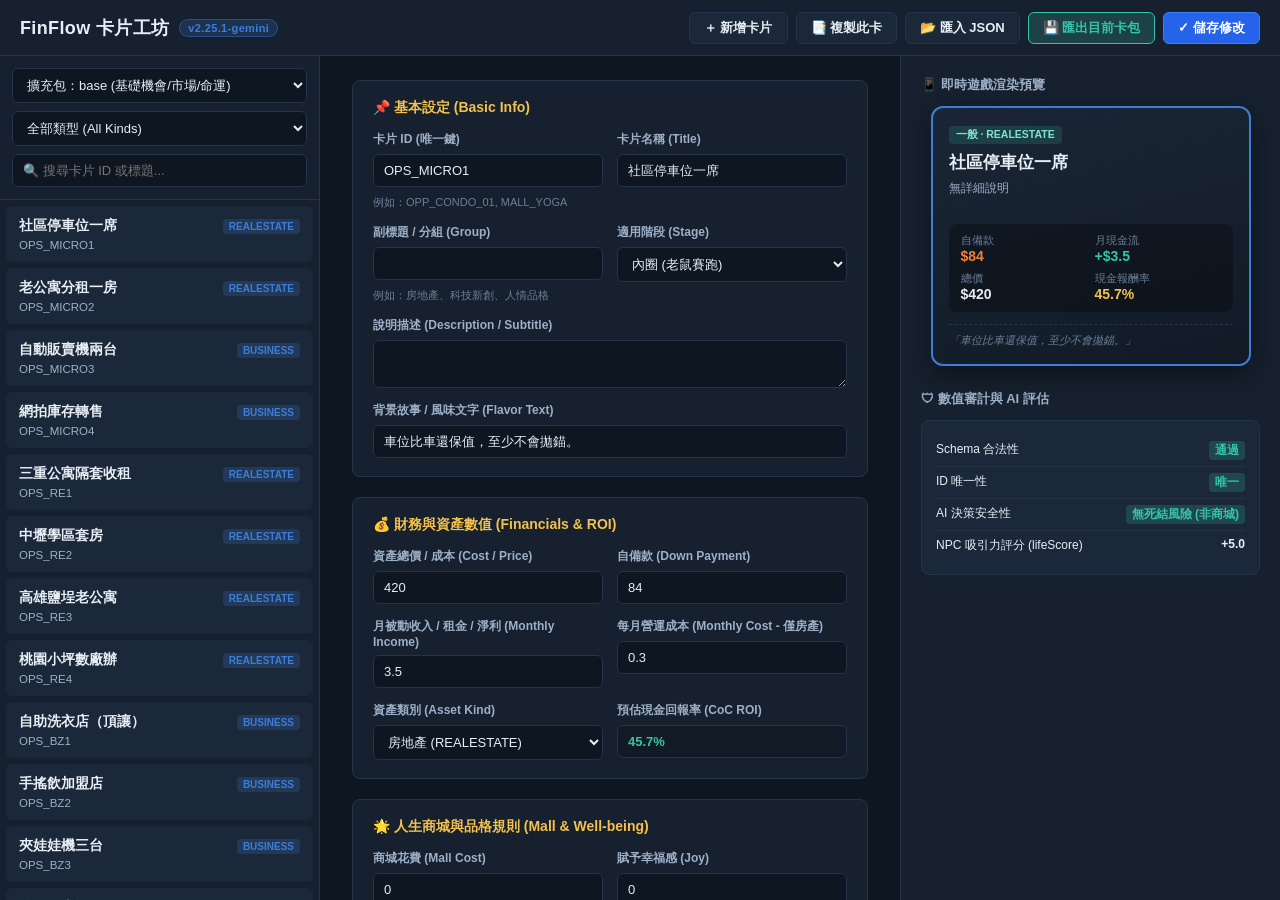
==== card_editor.html @ 3ffce342 "feat(v2.27.0-S22): expand dream system to 160 milestones with 160 AI illustrations, 5-per-game rando" ====
<!DOCTYPE html>
<html lang="zh-Hant">
<head>
  <meta charset="utf-8">
  <meta name="viewport" content="width=device-width, initial-scale=1">
  <title>FinFlow 卡片工坊 (Card Studio & Validator)</title>
  <style>
    :root {
      --bg: #0E1622;
      --panel: #16202E;
      --panel2: #1B2839;
      --panel-hover: #223247;
      --border: #24344A;
      --border-focus: #3E7DD6;
      --tx: #E8EEF5;
      --tx2: #9DB0C7;
      --tx3: #6B7F98;
      --pos: #35C4A8;
      --neg: #F0803C;
      --gold: #F2C14E;
      --opp: #3E7DD6;
      --life: #B45FD0;
      --mkt: #2E9E86;
      --mall: #1CB5E0;
      --danger: #FF5A5F;
      --font-mono: Consolas, Monaco, "Courier New", monospace;
    }
    * { box-sizing: border-box; margin: 0; padding: 0; }
    body {
      background: var(--bg);
      color: var(--tx);
      font-family: -apple-system, BlinkMacSystemFont, "Segoe UI", Roboto, "Noto Sans TC", sans-serif;
      height: 100vh;
      display: flex;
      flex-direction: column;
      overflow: hidden;
    }
    /* Top Header */
    header {
      background: var(--panel);
      border-bottom: 1px solid var(--border);
      padding: 10px 20px;
      display: flex;
      align-items: center;
      justify-content: space-between;
      height: 56px;
      flex-shrink: 0;
    }
    .brand {
      display: flex;
      align-items: center;
      gap: 10px;
      font-size: 18px;
      font-weight: 800;
      letter-spacing: .02em;
    }
    .brand-tag {
      background: rgba(62,125,214,.2);
      color: var(--opp);
      font-size: 11px;
      padding: 2px 8px;
      border-radius: 12px;
      font-weight: 600;
      border: 1px solid rgba(62,125,214,.4);
    }
    .actions {
      display: flex;
      gap: 8px;
      align-items: center;
    }
    button {
      background: var(--panel2);
      color: var(--tx);
      border: 1px solid var(--border);
      padding: 6px 14px;
      border-radius: 6px;
      font-size: 13px;
      font-weight: 600;
      cursor: pointer;
      display: inline-flex;
      align-items: center;
      gap: 6px;
      transition: all .15s ease;
    }
    button:hover {
      background: var(--panel-hover);
      border-color: var(--border-focus);
    }
    button.primary {
      background: #2563eb;
      border-color: #3b82f6;
      color: #fff;
    }
    button.primary:hover {
      background: #1d4ed8;
    }
    button.success {
      background: rgba(53,196,168,.2);
      border-color: var(--pos);
      color: var(--pos);
    }
    button.success:hover {
      background: rgba(53,196,168,.3);
    }
    button.danger {
      background: rgba(255,90,95,.2);
      border-color: var(--danger);
      color: var(--danger);
    }

    /* Main 3-Column Layout */
    .app-body {
      display: grid;
      grid-template-columns: 320px 1fr 380px;
      flex: 1;
      overflow: hidden;
    }

    /* Column 1: Card List */
    .col-list {
      background: var(--panel);
      border-right: 1px solid var(--border);
      display: flex;
      flex-direction: column;
      overflow: hidden;
    }
    .list-filter {
      padding: 12px;
      border-bottom: 1px solid var(--border);
      display: flex;
      flex-direction: column;
      gap: 8px;
    }
    input, select, textarea {
      background: var(--bg);
      border: 1px solid var(--border);
      color: var(--tx);
      padding: 8px 10px;
      border-radius: 6px;
      font-size: 13px;
      width: 100%;
      outline: none;
    }
    input:focus, select:focus, textarea:focus {
      border-color: var(--border-focus);
      box-shadow: 0 0 0 2px rgba(62,125,214,.25);
    }
    .cards-container {
      flex: 1;
      overflow-y: auto;
      padding: 6px;
    }
    .card-item {
      padding: 10px 12px;
      border-radius: 6px;
      margin-bottom: 6px;
      cursor: pointer;
      border: 1px solid transparent;
      background: var(--panel2);
      transition: all .15s ease;
    }
    .card-item:hover {
      background: var(--panel-hover);
      border-color: var(--border);
    }
    .card-item.active {
      background: rgba(62,125,214,.18);
      border-color: var(--border-focus);
    }
    .ci-header {
      display: flex;
      justify-content: space-between;
      align-items: center;
      margin-bottom: 4px;
    }
    .ci-title {
      font-weight: 700;
      font-size: 13.5px;
      color: var(--tx);
    }
    .ci-badge {
      font-size: 10px;
      padding: 2px 6px;
      border-radius: 4px;
      font-weight: 700;
      text-transform: uppercase;
    }
    .badge-opp { background: rgba(62,125,214,.2); color: var(--opp); }
    .badge-mall { background: rgba(28,181,224,.2); color: var(--mall); }
    .badge-life { background: rgba(180,95,208,.2); color: var(--life); }
    .badge-mkt { background: rgba(46,158,134,.2); color: var(--mkt); }
    .ci-sub {
      font-size: 11.5px;
      color: var(--tx2);
      white-space: nowrap;
      overflow: hidden;
      text-overflow: ellipsis;
    }

    /* Column 2: Form Editor */
    .col-editor {
      background: var(--bg);
      overflow-y: auto;
      padding: 24px 32px;
    }
    .editor-section {
      background: var(--panel);
      border: 1px solid var(--border);
      border-radius: 8px;
      padding: 18px 20px;
      margin-bottom: 20px;
    }
    .sec-title {
      font-size: 14px;
      font-weight: 700;
      color: var(--gold);
      margin-bottom: 14px;
      display: flex;
      align-items: center;
      gap: 8px;
    }
    .form-grid {
      display: grid;
      grid-template-columns: repeat(auto-fit, minmax(200px, 1fr));
      gap: 14px;
    }
    .form-group {
      display: flex;
      flex-direction: column;
      gap: 6px;
    }
    .form-group.full {
      grid-column: 1 / -1;
    }
    label {
      font-size: 12px;
      font-weight: 600;
      color: var(--tx2);
    }
    .hint {
      font-size: 11px;
      color: var(--tx3);
      margin-top: 2px;
    }

    /* Column 3: Live Preview & Auditor */
    .col-preview {
      background: var(--panel);
      border-left: 1px solid var(--border);
      display: flex;
      flex-direction: column;
      overflow-y: auto;
      padding: 20px;
    }
    .preview-box {
      display: flex;
      flex-direction: column;
      align-items: center;
      margin-bottom: 24px;
    }

    /* Realistic In-Game Card Preview */
    .game-card {
      width: 100%;
      max-width: 320px;
      background: linear-gradient(165deg, #1A2636, #121A26);
      border: 2px solid var(--opp);
      border-radius: 12px;
      box-shadow: 0 10px 25px rgba(0,0,0,.4);
      padding: 16px;
      position: relative;
      overflow: hidden;
    }
    .game-card.MALL { border-color: var(--mall); }
    .game-card.LIFE { border-color: var(--life); }
    .game-card.MARKET { border-color: var(--mkt); }
    .game-card.GOLD { border-color: var(--gold); }

    .gc-tag {
      display: inline-block;
      font-size: 10.5px;
      font-weight: 700;
      color: #7FE3CE;
      background: rgba(53,196,168,.16);
      padding: 2px 7px;
      border-radius: 4px;
      margin-bottom: 8px;
    }
    .gc-title {
      font-size: 17px;
      font-weight: 800;
      color: var(--tx);
      line-height: 1.3;
      margin-bottom: 6px;
    }
    .gc-sub {
      font-size: 12px;
      color: var(--tx2);
      line-height: 1.4;
      margin-bottom: 12px;
      min-height: 32px;
    }
    .gc-stats {
      background: rgba(0,0,0,.3);
      border-radius: 8px;
      padding: 10px 12px;
      margin-bottom: 12px;
      display: grid;
      grid-template-columns: 1fr 1fr;
      gap: 8px;
    }
    .stat-item {
      display: flex;
      flex-direction: column;
    }
    .stat-label {
      font-size: 10.5px;
      color: var(--tx3);
    }
    .stat-val {
      font-size: 14px;
      font-weight: 800;
      color: var(--tx);
    }
    .stat-val.pos { color: var(--pos); }
    .stat-val.neg { color: var(--neg); }
    .stat-val.gold { color: var(--gold); }
    .gc-flavor {
      font-size: 11px;
      color: var(--tx3);
      font-style: italic;
      line-height: 1.4;
      border-top: 1px dashed var(--border);
      padding-top: 8px;
    }

    /* Auditor Output */
    .audit-card {
      background: var(--panel2);
      border: 1px solid var(--border);
      border-radius: 8px;
      padding: 14px;
    }
    .audit-row {
      display: flex;
      justify-content: space-between;
      padding: 6px 0;
      font-size: 12px;
      border-bottom: 1px solid rgba(255,255,255,.05);
    }
    .audit-row:last-child { border: none; }
    .audit-badge {
      font-weight: 700;
      padding: 1px 6px;
      border-radius: 4px;
    }
    .badge-pass { background: rgba(53,196,168,.2); color: var(--pos); }
    .badge-warn { background: rgba(240,128,60,.2); color: var(--neg); }
    .badge-err { background: rgba(255,90,95,.2); color: var(--danger); }

    /* Modal / JSON Dialog */
    .modal-overlay {
      position: fixed;
      inset: 0;
      background: rgba(0,0,0,.7);
      display: none;
      align-items: center;
      justify-content: center;
      z-index: 1000;
    }
    .modal-box {
      background: var(--panel);
      border: 1px solid var(--border);
      border-radius: 10px;
      width: 90%;
      max-width: 680px;
      max-height: 80vh;
      display: flex;
      flex-direction: column;
      overflow: hidden;
    }
    .modal-header {
      padding: 14px 18px;
      border-bottom: 1px solid var(--border);
      display: flex;
      justify-content: space-between;
      align-items: center;
      font-weight: 700;
    }
    .modal-body {
      padding: 16px;
      flex: 1;
      overflow-y: auto;
    }
    .json-area {
      font-family: var(--font-mono);
      font-size: 12px;
      height: 380px;
      white-space: pre;
    }
    .modal-footer {
      padding: 12px 18px;
      border-top: 1px solid var(--border);
      display: flex;
      justify-content: flex-end;
      gap: 10px;
    }
  </style>
</head>
<body>

  <!-- Top Header -->
  <header>
    <div class="brand">
      <span>FinFlow 卡片工坊</span>
      <span class="brand-tag">v2.25.1-gemini</span>
    </div>
    <div class="actions">
      <button onclick="createNewCard()">＋ 新增卡片</button>
      <button onclick="cloneCurrentCard()">📑 複製此卡</button>
      <button onclick="openJsonModal('import')">📂 匯入 JSON</button>
      <button class="success" onclick="openJsonModal('export')">💾 匯出目前卡包</button>
      <button class="primary" onclick="saveToMemory()">✓ 儲存修改</button>
    </div>
  </header>

  <!-- App Body -->
  <div class="app-body">
    <!-- Col 1: Card List -->
    <div class="col-list">
      <div class="list-filter">
        <select id="packSelector" onchange="onPackChanged()">
          <option value="base">擴充包：base (基礎機會/市場/命運)</option>
          <option value="mall">擴充包：mall (人生商城/保險/體驗)</option>
          <option value="special">擴充包：special (特殊機會/人脈)</option>
          <option value="m1">擴充包：m1 (股票市場定義)</option>
          <option value="m4">擴充包：m4 (宏觀經濟事件)</option>
          <option value="outer">擴充包：outer (外圈圓夢/第二人生)</option>
          <option value="skill">擴充包：skill (專業技能樹)</option>
          <option value="m6">擴充包：m6 (人生織錦)</option>
        </select>
        <select id="kindSelector" onchange="renderCardList()">
          <option value="">全部類型 (All Kinds)</option>
          <option value="OPPORTUNITY_SMALL">小生意 (OPPORTUNITY_SMALL)</option>
          <option value="OPPORTUNITY_LARGE">大買賣 (OPPORTUNITY_LARGE)</option>
          <option value="OPPORTUNITY_SPECIAL">特殊機會 (SPECIAL)</option>
          <option value="MALL">人生商城 (MALL)</option>
          <option value="LIFE">命運與人生 (LIFE)</option>
          <option value="MACRO_EVENT">總經大事件 (MACRO)</option>
          <option value="SKILL">專業技能 (SKILL)</option>
        </select>
        <input type="text" id="searchInput" placeholder="🔍 搜尋卡片 ID 或標題..." oninput="renderCardList()">
      </div>
      <div class="cards-container" id="cardsListContainer">
        <!-- Dynamic list -->
      </div>
    </div>

    <!-- Col 2: Form Editor -->
    <div class="col-editor" id="editorContainer">
      <!-- Section 1: Basic Info -->
      <div class="editor-section">
        <div class="sec-title">📌 基本設定 (Basic Info)</div>
        <div class="form-grid">
          <div class="form-group">
            <label>卡片 ID (唯一鍵)</label>
            <input type="text" id="inp_id" oninput="onFormFieldChanged('id', this.value)">
            <div class="hint">例如：OPP_CONDO_01, MALL_YOGA</div>
          </div>
          <div class="form-group">
            <label>卡片名稱 (Title)</label>
            <input type="text" id="inp_title" oninput="onFormFieldChanged('title', this.value)">
          </div>
          <div class="form-group">
            <label>副標題 / 分組 (Group)</label>
            <input type="text" id="inp_group" oninput="onFormFieldChanged('group', this.value)">
            <div class="hint">例如：房地產、科技新創、人情品格</div>
          </div>
          <div class="form-group">
            <label>適用階段 (Stage)</label>
            <select id="inp_stage" onchange="onFormFieldChanged('stage', this.value)">
              <option value="INNER">內圈 (老鼠賽跑)</option>
              <option value="OUTER">外圈 (圓夢與第二人生)</option>
              <option value="ANY">全階段適用</option>
            </select>
          </div>
          <div class="form-group full">
            <label>說明描述 (Description / Subtitle)</label>
            <textarea rows="2" id="inp_sub" oninput="onFormFieldChanged('subtitle', this.value)"></textarea>
          </div>
          <div class="form-group full">
            <label>背景故事 / 風味文字 (Flavor Text)</label>
            <input type="text" id="inp_flavor" oninput="onFormFieldChanged('flavor', this.value)">
          </div>
        </div>
      </div>

      <!-- Section 2: Financial & Asset Params -->
      <div class="editor-section" id="sec_financial">
        <div class="sec-title">💰 財務與資產數值 (Financials & ROI)</div>
        <div class="form-grid">
          <div class="form-group">
            <label>資產總價 / 成本 (Cost / Price)</label>
            <input type="number" id="inp_price" oninput="onPayloadFieldChanged('price', parseFloat(this.value)||0)">
          </div>
          <div class="form-group">
            <label>自備款 (Down Payment)</label>
            <input type="number" id="inp_downPayment" oninput="onPayloadFieldChanged('downPayment', parseFloat(this.value)||0)">
          </div>
          <div class="form-group">
            <label>月被動收入 / 租金 / 淨利 (Monthly Income)</label>
            <input type="number" id="inp_monthlyIncome" oninput="onPayloadIncomeChanged(parseFloat(this.value)||0)">
          </div>
          <div class="form-group">
            <label>每月營運成本 (Monthly Cost - 僅房產)</label>
            <input type="number" id="inp_monthlyCost" oninput="onPayloadFieldChanged('monthlyCost', parseFloat(this.value)||0)">
          </div>
          <div class="form-group">
            <label>資產類別 (Asset Kind)</label>
            <select id="inp_assetKind" onchange="onFormFieldChanged('kind', this.value)">
              <option value="REALESTATE">房地產 (REALESTATE)</option>
              <option value="BUSINESS">事業 / 新創 (BUSINESS)</option>
              <option value="DIGITAL">數位資產 (DIGITAL)</option>
              <option value="STOCK">股票 (STOCK)</option>
              <option value="MALL">人生商城 (MALL)</option>
              <option value="LIFE">人生事件 (LIFE)</option>
            </select>
          </div>
          <div class="form-group">
            <label>預估現金回報率 (CoC ROI)</label>
            <input type="text" id="inp_calcRoi" disabled style="background: rgba(0,0,0,.2); font-weight: 700; color: var(--pos);">
          </div>
        </div>
      </div>

      <!-- Section 3: Mall & Well-being Params -->
      <div class="editor-section" id="sec_mall">
        <div class="sec-title">🌟 人生商城與品格規則 (Mall & Well-being)</div>
        <div class="form-grid">
          <div class="form-group">
            <label>商城花費 (Mall Cost)</label>
            <input type="number" id="inp_mallCost" oninput="onPayloadFieldChanged('cost', parseFloat(this.value)||0)">
          </div>
          <div class="form-group">
            <label>賦予幸福感 (Joy)</label>
            <input type="number" id="inp_mallJoy" oninput="onPayloadFieldChanged('joy', parseInt(this.value)||0)">
          </div>
          <div class="form-group">
            <label>重複購買冷卻輪數 (Repeat Cooldown Turns)</label>
            <input type="number" id="inp_mallCd" oninput="onPayloadFieldChanged('repeatCooldown', parseInt(this.value)||0)">
            <div class="hint">預設 3 輪冷卻，防死結必填</div>
          </div>
          <div class="form-group">
            <label>賦予品格屬性 (Virtue)</label>
            <select id="inp_virtue" onchange="onPayloadFieldChanged('virtue', this.value||null)">
              <option value="">無</option>
              <option value="GENEROSITY">慷慨 (GENEROSITY)</option>
              <option value="INTEGRITY">誠信 (INTEGRITY)</option>
              <option value="DILIGENCE">勤勉 (DILIGENCE)</option>
              <option value="COURAGE">勇氣 (COURAGE)</option>
            </select>
          </div>
          <div class="form-group">
            <label>每局限購一次 (Once Per Game)</label>
            <select id="inp_once" onchange="onFormFieldChanged('oncePerGame', this.value==='true')">
              <option value="false">否 (可重複購買)</option>
              <option value="true">是 (每局限購一次)</option>
            </select>
          </div>
          <div class="form-group">
            <label>投保與特殊條件</label>
            <select id="inp_mallSpecial" onchange="onMallSpecialChanged(this.value)">
              <option value="none">無特殊限制</option>
              <option value="insurance">醫療保險 (需身分)</option>
              <option value="propInsurance">財產險 (需有房產)</option>
              <option value="network">人脈入場券 (EMBA/留學)</option>
              <option value="reqChild">育兒體驗 (需有小孩)</option>
            </select>
          </div>
        </div>
      </div>
    </div>

    <!-- Col 3: Live Preview & Auditor -->
    <div class="col-preview">
      <div style="font-size: 13px; font-weight: 700; color: var(--tx2); margin-bottom: 12px;">📱 即時遊戲渲染預覽</div>
      <div class="preview-box">
        <div class="game-card" id="cardPreviewWidget">
          <span class="gc-tag" id="prev_tag">投資機會 · 房地產</span>
          <div class="gc-title" id="prev_title">二房中古屋</div>
          <div class="gc-sub" id="prev_sub">穩定收租標的，鄰近學區與捷運。</div>
          <div class="gc-stats" id="prev_stats">
            <div class="stat-item">
              <span class="stat-label">自備款</span>
              <span class="stat-val neg" id="prev_down">$300,000</span>
            </div>
            <div class="stat-item">
              <span class="stat-label">月現金流</span>
              <span class="stat-val pos" id="prev_income">+$5,500</span>
            </div>
            <div class="stat-item">
              <span class="stat-label">總價</span>
              <span class="stat-val" id="prev_price">$3,000,000</span>
            </div>
            <div class="stat-item">
              <span class="stat-label">現金報酬率</span>
              <span class="stat-val gold" id="prev_roi">22.0%</span>
            </div>
          </div>
          <div class="gc-flavor" id="prev_flavor">「好地段的房子永遠有人租。」</div>
        </div>
      </div>

      <div style="font-size: 13px; font-weight: 700; color: var(--tx2); margin-bottom: 12px;">🛡 數值審計與 AI 評估</div>
      <div class="audit-card" id="auditReport">
        <div class="audit-row">
          <span>Schema 合法性</span>
          <span class="audit-badge badge-pass" id="audit_schema">通過</span>
        </div>
        <div class="audit-row">
          <span>ID 唯一性</span>
          <span class="audit-badge badge-pass" id="audit_id">唯一</span>
        </div>
        <div class="audit-row">
          <span>AI 決策安全性</span>
          <span class="audit-badge badge-pass" id="audit_ai">冷卻與階段把關已就緒</span>
        </div>
        <div class="audit-row">
          <span>NPC 吸引力評分 (lifeScore)</span>
          <span style="font-weight:700; color:var(--tx);" id="audit_score">+15.2</span>
        </div>
      </div>
    </div>
  </div>

  <!-- JSON Modal -->
  <div class="modal-overlay" id="jsonModal">
    <div class="modal-box">
      <div class="modal-header">
        <span id="modalTitle">匯出卡包 JSON</span>
        <button onclick="closeJsonModal()">✕</button>
      </div>
      <div class="modal-body">
        <textarea class="json-area" id="jsonModalText"></textarea>
      </div>
      <div class="modal-footer">
        <button onclick="copyModalJson()">📋 複製到剪貼簿</button>
        <button class="primary" id="modalConfirmBtn" onclick="confirmModalAction()">確定</button>
      </div>
    </div>
  </div>

  <script>
    // Embedded Packs Store
    let PACKS = {"base": {"packId": "base", "packVersion": "1.3.0", "requiresEngine": ">=1", "professions": [{"id": "PRO_CLERK", "name": "超商正職店員", "group": "服務", "salary": 30, "baseExpenses": 22, "perChildExpense": 8, "startingCash": 50, "startingLiabilities": [], "salaryVolatility": 0, "professionEvents": [], "startingAssets": [], "moduleReq": null, "note": "貼近基本工資的生存局"}, {"id": "PRO_FARMER", "name": "青農（承租務農）", "group": "農", "salary": 34, "baseExpenses": 20, "perChildExpense": 8, "startingCash": 60, "startingLiabilities": [{"kind": "CONSUMER", "name": "農機貸", "principal": 300, "annualRate": 0.015, "isFloating": false}], "salaryVolatility": 0.3, "professionEvents": [], "startingAssets": [], "moduleReq": null, "note": "看天吃飯；低支出是護城河"}, {"id": "PRO_TECHOP", "name": "工廠技術員", "group": "工", "salary": 40, "baseExpenses": 25, "perChildExpense": 9, "startingCash": 100, "startingLiabilities": [{"kind": "CONSUMER", "name": "機車貸", "principal": 60, "annualRate": 0.045, "isFloating": false}], "salaryVolatility": 0, "professionEvents": [], "startingAssets": [], "moduleReq": null, "note": "穩定小盈餘，翻身靠紀律"}, {"id": "PRO_DELIVERY", "name": "外送員", "group": "服務", "salary": 42, "baseExpenses": 24, "perChildExpense": 9, "startingCash": 80, "startingLiabilities": [{"kind": "CONSUMER", "name": "機車貸", "principal": 60, "annualRate": 0.045, "isFloating": false}], "salaryVolatility": 0.1, "professionEvents": [], "startingAssets": [], "moduleReq": null, "note": "低薪低支出，靠小額機會翻身"}, {"id": "PRO_MKT", "name": "行銷企劃專員", "group": "商管", "salary": 42, "baseExpenses": 27, "perChildExpense": 10, "startingCash": 100, "startingLiabilities": [{"kind": "CONSUMER", "name": "學貸", "principal": 250, "annualRate": 0.018, "isFloating": false}], "salaryVolatility": 0, "professionEvents": [], "startingAssets": [], "moduleReq": null, "note": "BBA 最大宗出路"}, {"id": "PRO_AUDITOR", "name": "四大事務所查帳員", "group": "商管", "salary": 48, "baseExpenses": 28, "perChildExpense": 10, "startingCash": 120, "startingLiabilities": [{"kind": "CONSUMER", "name": "學貸", "principal": 300, "annualRate": 0.018, "isFloating": false}], "salaryVolatility": 0, "professionEvents": ["PE_CPA_EXAM"], "startingAssets": [], "moduleReq": null, "note": "考照可跳級加薪 40%"}, {"id": "PRO_NURSE", "name": "護理師", "group": "醫療", "salary": 55, "baseExpenses": 30, "perChildExpense": 10, "startingCash": 200, "startingLiabilities": [{"kind": "CONSUMER", "name": "學貸", "principal": 200, "annualRate": 0.018, "isFloating": false}], "salaryVolatility": 0, "professionEvents": [], "startingAssets": [], "moduleReq": null, "note": "均衡入門"}, {"id": "PRO_CIVIL", "name": "公務員", "group": "服務", "salary": 58, "baseExpenses": 32, "perChildExpense": 10, "startingCash": 350, "startingLiabilities": [], "salaryVolatility": 0, "professionEvents": [], "startingAssets": [], "moduleReq": null, "note": "穩定但天花板低"}, {"id": "PRO_BANKER", "name": "銀行理專", "group": "商管", "salary": 58, "baseExpenses": 34, "perChildExpense": 11, "startingCash": 200, "startingLiabilities": [{"kind": "CONSUMER", "name": "學貸", "principal": 200, "annualRate": 0.018, "isFloating": false}], "salaryVolatility": 0.25, "professionEvents": [], "startingAssets": [], "moduleReq": null, "note": "底薪加佣金，先體驗浮動收入"}, {"employmentType": "SELF", "id": "PRO_PLUMBER", "name": "水電師傅（自營）", "group": "工", "salary": 65, "baseExpenses": 35, "perChildExpense": 11, "startingCash": 250, "startingLiabilities": [{"kind": "CONSUMER", "name": "工程車貸", "principal": 400, "annualRate": 0.035, "isFloating": false}], "salaryVolatility": 0.25, "professionEvents": [], "startingAssets": [], "moduleReq": null, "note": "接案制，無雇主退休金"}, {"id": "PRO_DATA", "name": "資料分析師", "group": "商管", "salary": 68, "baseExpenses": 36, "perChildExpense": 11, "startingCash": 300, "startingLiabilities": [{"kind": "CONSUMER", "name": "學貸", "principal": 300, "annualRate": 0.018, "isFloating": false}], "salaryVolatility": 0, "professionEvents": [], "startingAssets": [], "moduleReq": null, "note": "程式與商管的交集"}, {"id": "PRO_ECOM", "name": "電商營運經理", "group": "商管", "salary": 72, "baseExpenses": 42, "perChildExpense": 12, "startingCash": 250, "startingLiabilities": [{"kind": "CONSUMER", "name": "學貸", "principal": 250, "annualRate": 0.018, "isFloating": false}], "salaryVolatility": 0.15, "professionEvents": [], "startingAssets": [], "moduleReq": null, "note": "旺季獎金淡季平"}, {"id": "PRO_ENGINEER", "name": "軟體工程師", "group": "科技", "salary": 75, "baseExpenses": 38, "perChildExpense": 12, "startingCash": 400, "startingLiabilities": [{"kind": "CONSUMER", "name": "學貸", "principal": 300, "annualRate": 0.018, "isFloating": false}], "salaryVolatility": 0, "professionEvents": [], "startingAssets": [], "moduleReq": null, "note": "標準局"}, {"employmentType": "SELF", "id": "PRO_FOOD", "name": "小吃店老闆", "group": "商", "salary": 80, "baseExpenses": 45, "perChildExpense": 12, "startingCash": 150, "startingLiabilities": [{"kind": "CONSUMER", "name": "創業貸", "principal": 800, "annualRate": 0.025, "isFloating": false}], "salaryVolatility": 0.2, "professionEvents": [], "startingAssets": [], "moduleReq": null, "note": "休息就沒有收入"}, {"id": "PRO_SALES", "name": "業務經理", "group": "商", "salary": 90, "baseExpenses": 55, "perChildExpense": 13, "startingCash": 300, "startingLiabilities": [{"kind": "CONSUMER", "name": "車貸", "principal": 500, "annualRate": 0.035, "isFloating": false}, {"kind": "CONSUMER", "name": "信用卡循環", "principal": 100, "annualRate": 0.15, "isFloating": false}], "salaryVolatility": 0.15, "professionEvents": [], "startingAssets": [], "moduleReq": null, "note": "高薪高支出的陷阱教材"}, {"id": "PRO_PM", "name": "產品經理", "group": "商管", "salary": 95, "baseExpenses": 52, "perChildExpense": 14, "startingCash": 400, "startingLiabilities": [{"kind": "CONSUMER", "name": "學貸與在職進修貸", "principal": 350, "annualRate": 0.018, "isFloating": false}], "salaryVolatility": 0, "professionEvents": [], "startingAssets": [], "moduleReq": null, "note": "程式與管理的交集"}, {"id": "PRO_SEMI", "name": "半導體工程師", "group": "科技", "salary": 110, "baseExpenses": 48, "perChildExpense": 14, "startingCash": 500, "startingLiabilities": [{"kind": "CONSUMER", "name": "學貸", "principal": 300, "annualRate": 0.018, "isFloating": false}], "salaryVolatility": 0, "professionEvents": ["PE_SEMI_BONUS"], "startingAssets": [], "moduleReq": null, "note": "年終分紅是存量不是流量"}, {"id": "PRO_CONSULT", "name": "外商管理顧問", "group": "商管", "salary": 165, "baseExpenses": 92, "perChildExpense": 18, "startingCash": 500, "startingLiabilities": [{"kind": "CONSUMER", "name": "MBA 留學貸", "principal": 1500, "annualRate": 0.032, "isFloating": false}], "salaryVolatility": 0, "professionEvents": [], "startingAssets": [], "moduleReq": null, "note": "開局淨值為負：高薪先還債"}, {"employmentType": "FOUNDER", "id": "PRO_FOUNDER", "name": "新創創辦人", "group": "商管", "salary": 36, "baseExpenses": 30, "perChildExpense": 10, "startingCash": 150, "startingLiabilities": [{"kind": "CONSUMER", "name": "創業貸", "principal": 600, "annualRate": 0.025, "isFloating": false}], "salaryVolatility": 0.2, "professionEvents": [], "startingAssets": [{"kind": "STARTUP", "cardId": "OWN_STARTUP", "name": "我的公司", "costBasis": 0, "marketValue": 1500, "equityPct": 0.3, "postMoney": 5000, "monthlyIncome": 0, "flags": {"isOwnCompany": true}}], "moduleReq": "M3", "note": "薪水最低，但持有自己公司三成股權"}, {"id": "PRO_DOCTOR", "name": "主治醫師", "group": "醫療", "salary": 280, "baseExpenses": 165, "perChildExpense": 25, "startingCash": 800, "startingLiabilities": [{"kind": "CONSUMER", "name": "學貸", "principal": 800, "annualRate": 0.018, "isFloating": false}, {"kind": "MORTGAGE", "name": "自住宅房貸", "principal": 12000, "annualRate": 0.022, "isFloating": true, "rateSpread": 0.002}], "salaryVolatility": 0, "professionEvents": [], "startingAssets": [], "moduleReq": null, "note": "自住宅不入資產欄，只留負債與月付息"}], "boardLayout": [{"idx": 0, "type": "PAYDAY"}, {"idx": 1, "type": "OPPORTUNITY"}, {"idx": 2, "type": "LIFESTYLE"}, {"idx": 3, "type": "LIFE_EVENT"}, {"idx": 4, "type": "PAYDAY"}, {"idx": 5, "type": "MARKET"}, {"idx": 6, "type": "OPPORTUNITY"}, {"idx": 7, "type": "LIFE_EVENT"}, {"idx": 8, "type": "PAYDAY"}, {"idx": 9, "type": "OPPORTUNITY"}, {"idx": 10, "type": "LIFESTYLE"}, {"idx": 11, "type": "OPPORTUNITY"}, {"idx": 12, "type": "PAYDAY"}, {"idx": 13, "type": "MARKET"}, {"idx": 14, "type": "LIFE_EVENT"}, {"idx": 15, "type": "LAYOFF"}, {"idx": 16, "type": "PAYDAY"}, {"idx": 17, "type": "OPPORTUNITY"}, {"idx": 18, "type": "LIFESTYLE"}, {"idx": 19, "type": "OPPORTUNITY"}, {"idx": 20, "type": "PAYDAY"}, {"idx": 21, "type": "MARKET"}, {"idx": 22, "type": "OPPORTUNITY"}, {"idx": 23, "type": "LIFE_EVENT"}], "boardLayoutOuter": [{"idx": 0, "type": "OPAYDAY"}, {"idx": 1, "type": "SITE", "category": "TASTE"}, {"idx": 2, "type": "SITE", "category": "SUMMIT"}, {"idx": 3, "type": "OEVENT"}, {"idx": 4, "type": "SITE", "category": "VOYAGE"}, {"idx": 5, "type": "SITE", "category": "LEGACY"}, {"idx": 6, "type": "OPAYDAY"}, {"idx": 7, "type": "SITE", "category": "SUMMIT"}, {"idx": 8, "type": "SITE", "category": "TASTE"}, {"idx": 9, "type": "OEVENT"}, {"idx": 10, "type": "SITE", "category": "LEGACY"}, {"idx": 11, "type": "SITE", "category": "VOYAGE"}], "stockDefs": [{"profile": "押的是未來的獲利，不是現在的配息。景氣好時漲得比大盤凶，景氣一轉也跌得比大盤快；不配息，報酬全靠價差。", "macroNote": "對景氣敏感（約大盤的 1.4 倍）", "symbol": "STK_TECH", "name": "晶宇科技（成長股）", "face": 45, "dividendYieldMonthly": 0, "volPreS15b": 0.09, "vol": 0.075, "macroBeta": 1.4, "maxMove": 0.25, "driftBonus": 0.004}, {"profile": "成熟產業、現金流穩，每月都配息。漲的時候跟不上別人，但崩盤時是全場跌最少的——防禦力就是它的報酬。", "macroNote": "對景氣不敏感（約大盤的 0.5 倍）", "symbol": "STK_DIV", "name": "台興電信（高股息）", "face": 28, "dividendYieldMonthly": 0.004, "volPreS15b": 0.028, "vol": 0.028, "macroBeta": 0.5, "maxMove": 0.12, "driftBonus": -0.001}, {"profile": "一次買一籃子，漲跌就是大盤本身。不會讓你一夕致富，也不會讓你一夕歸零——是拿來當基準的那一檔。", "macroNote": "就是大盤（1 倍）", "symbol": "STK_ETF", "name": "寶島大盤 ETF", "face": 60, "dividendYieldMonthly": 0.0022, "taxRate": 0.001, "volPreS15b": 0.045, "vol": 0.045, "macroBeta": 1.0, "maxMove": 0.18, "driftBonus": 0}, {"profile": "小型股，題材一來就飛、消息一散就崩，不配息。景氣好時最會漲，蕭條時跌最深，而且是全場唯一可能下市歸零的一檔。", "macroNote": "對景氣極度敏感（約大盤的 1.8 倍）", "symbol": "STK_SPEC", "name": "星火小型股（投機）", "face": 12, "dividendYieldMonthly": 0, "volPreS15b": 0.16, "vol": 0.105, "macroBeta": 1.8, "maxMove": 0.3, "driftBonus": 0.006, "delistable": true}], "cards": {"OPPORTUNITY_SMALL": [{"id": "OPS_MICRO1", "deck": "OPPORTUNITY_SMALL", "kind": "REALESTATE", "title": "社區停車位一席", "flavor": "車位比車還保值，至少不會拋錨。", "eduNote": "用小額自備款控制一個會生租金的資產，這就是槓桿的入門。", "payload": {"price": 420, "downPayment": 84, "mortgageRate": 0.026, "isFloating": true, "monthlyRent": 3.5, "monthlyCost": 0.3, "exitMultipliers": {"RECOVERY": 1.0, "BOOM": 1.2, "RECESSION": 0.92, "DEPRESSION": 0.75}}, "tags": ["housing"], "moduleReq": null}, {"id": "OPS_MICRO2", "deck": "OPPORTUNITY_SMALL", "kind": "REALESTATE", "title": "老公寓分租一房", "flavor": "押一付二，房客是隔壁大學的研究生。", "eduNote": "低總價的分租，讓小資族也能踏出第一步。", "payload": {"price": 850, "downPayment": 170, "mortgageRate": 0.024, "isFloating": true, "monthlyRent": 8, "monthlyCost": 1, "exitMultipliers": {"RECOVERY": 1.0, "BOOM": 1.22, "RECESSION": 0.9, "DEPRESSION": 0.7}}, "tags": ["housing"], "moduleReq": null}, {"id": "OPS_MICRO3", "deck": "OPPORTUNITY_SMALL", "kind": "BUSINESS", "title": "自動販賣機兩台", "flavor": "擺在辦公大樓一樓，飲料補貨自己來。", "eduNote": "小額起步的現金流，賺的不多但立刻開始複利。", "payload": {"price": 90, "monthlyProfit": 3.5, "volatileProfit": true}, "tags": ["business"], "moduleReq": null}, {"id": "OPS_MICRO4", "deck": "OPPORTUNITY_SMALL", "kind": "BUSINESS", "title": "網拍庫存轉售", "flavor": "一批換季出清的球鞋，賭它翻倍。", "eduNote": "最低門檻的小生意，適合當第一桶金的起點。", "payload": {"price": 60, "monthlyProfit": 2.6, "volatileProfit": true}, "tags": ["business"], "moduleReq": null}, {"id": "OPS_RE1", "deck": "OPPORTUNITY_SMALL", "kind": "REALESTATE", "title": "三重公寓隔套收租", "flavor": "屋主移民急售，已隔三套滿租。", "eduNote": "頭期款進資產欄、貸款進負債欄；租金減掉支出與利息，剩下的才是你的現金流。", "payload": {"price": 2200, "downPayment": 440, "mortgageRate": 0.0235, "isFloating": true, "monthlyRent": 16, "monthlyCost": 3, "exitMultipliers": {"RECOVERY": 1.0, "BOOM": 1.3, "RECESSION": 0.85, "DEPRESSION": 0.62}}, "tags": ["housing", "leverage"], "moduleReq": null}, {"id": "OPS_RE2", "deck": "OPPORTUNITY_SMALL", "kind": "REALESTATE", "title": "中壢學區套房", "flavor": "對面就是大學側門，寒暑假空租兩個月。", "eduNote": "空置率是隱形成本，看報酬率時要先扣掉它。", "payload": {"price": 1600, "downPayment": 320, "mortgageRate": 0.022, "isFloating": true, "monthlyRent": 13, "monthlyCost": 2, "exitMultipliers": {"RECOVERY": 1.0, "BOOM": 1.25, "RECESSION": 0.88, "DEPRESSION": 0.65}}, "tags": ["housing"], "moduleReq": null}, {"id": "OPS_RE3", "deck": "OPPORTUNITY_SMALL", "kind": "REALESTATE", "title": "高雄鹽埕老公寓", "flavor": "屋齡四十年，但巷口就是輕軌站。", "eduNote": "老屋維修費會吃掉現金流，買前先問修繕準備金。", "payload": {"price": 1200, "downPayment": 240, "mortgageRate": 0.024, "isFloating": true, "monthlyRent": 11, "monthlyCost": 2, "exitMultipliers": {"RECOVERY": 1.0, "BOOM": 1.22, "RECESSION": 0.9, "DEPRESSION": 0.68}}, "tags": ["housing"], "moduleReq": null}, {"id": "OPS_RE4", "deck": "OPPORTUNITY_SMALL", "kind": "REALESTATE", "title": "桃園小坪數廠辦", "flavor": "承租戶是做模具的老師傅，一租十年。", "eduNote": "長約租客降低空置風險，這也是一種報酬。", "payload": {"price": 2400, "downPayment": 480, "mortgageRate": 0.026, "isFloating": true, "monthlyRent": 19, "monthlyCost": 4, "exitMultipliers": {"RECOVERY": 1.0, "BOOM": 1.28, "RECESSION": 0.82, "DEPRESSION": 0.6}}, "tags": ["housing", "commercial"], "moduleReq": null}, {"id": "OPS_BZ1", "deck": "OPPORTUNITY_SMALL", "kind": "BUSINESS", "title": "自助洗衣店（頂讓）", "flavor": "機器五成新，社區人口穩定。", "eduNote": "事業要全額現金買下，沒有槓桿；但它的現金流不用等房客。", "payload": {"price": 380, "monthlyProfit": 13, "volatileProfit": false}, "tags": ["business"], "moduleReq": null}, {"id": "OPS_BZ2", "deck": "OPPORTUNITY_SMALL", "kind": "BUSINESS", "title": "手搖飲加盟店", "flavor": "品牌方保證帶客，權利金另計。", "eduNote": "加盟等於買現成系統，但你的利潤要分給品牌。", "payload": {"price": 400, "monthlyProfit": 15, "volatileProfit": true}, "tags": ["business"], "moduleReq": null}, {"id": "OPS_BZ3", "deck": "OPPORTUNITY_SMALL", "kind": "BUSINESS", "title": "夾娃娃機三台", "flavor": "就放在夜市入口。", "eduNote": "小額但高波動，適合當第一個現金流實驗。", "payload": {"price": 120, "monthlyProfit": 4.5, "volatileProfit": true}, "tags": ["business"], "moduleReq": null}, {"id": "OPS_BZ4", "deck": "OPPORTUNITY_SMALL", "kind": "BUSINESS", "title": "校園販賣機組", "flavor": "跟學校簽三年約。", "eduNote": "有約在身的收入比較好預測，這就是現金流品質。", "payload": {"price": 260, "monthlyProfit": 9, "volatileProfit": false}, "tags": ["business"], "moduleReq": null}, {"id": "OPS_SU1", "deck": "OPPORTUNITY_SMALL", "kind": "STARTUP", "moduleReq": "M3", "title": "朋友的外送機器人團隊（種子輪）", "flavor": "三個人、一間車庫、一台改裝的推車。", "eduNote": "種子輪投的是人，不是財報——因為那時候還沒有財報。", "payload": {"investAmount": 280, "equityPct": 0.06, "postMoney": 4600}}, {"id": "OPS_SU2", "deck": "OPPORTUNITY_SMALL", "kind": "STARTUP", "moduleReq": "M3", "title": "寵物保健食品品牌（天使輪）", "flavor": "創辦人自己的狗吃了兩年，才敢拿出來賣。", "eduNote": "小額參與可以買到經驗，但別把它當成分散——一次投一家不叫分散。", "payload": {"investAmount": 360, "equityPct": 0.07, "postMoney": 5100}}, {"id": "OPS_SU3", "deck": "OPPORTUNITY_SMALL", "kind": "STARTUP", "moduleReq": "M3", "title": "在地食材冷鏈平台（Pre-A）", "flavor": "已經有三家餐廳在用，但還在燒錢。", "eduNote": "有營收不等於會賺錢；燒錢速度才決定它撐得到下一輪嗎。", "payload": {"investAmount": 520, "equityPct": 0.08, "postMoney": 6500}}, {"id": "OPP_HONGYUAN_FUND", "deck": "OPPORTUNITY_SMALL", "kind": "BUSINESS", "title": "封閉型民間高息專案", "flavor": "鄰居每個月都在領利息，介紹人拍胸脯保證絕對穩當，名額只剩這週！", "eduNote": "你貪他的高利息，他要你的全家本金。世上沒有年化 30% 還保本的生意（歷史原型：鴻源吸金案）。", "group": "高息投資", "stage": "INNER", "scamWarning": true, "payload": {"price": 100, "downPayment": 100, "monthlyProfit": 3, "isScam": true, "scamDelayTurns": 3, "scamLoss": 100}}, {"id": "OPP_GOLD_REPURCHASE", "deck": "OPPORTUNITY_SMALL", "kind": "BUSINESS", "title": "實體黃金保本回購專案", "flavor": "業務把沉甸甸的金條擺在眼前，合約白紙黑字寫著保證原價買回加贈年息。", "eduNote": "『保本』與『高於定存數倍的利息』在財務物理學上是互相矛盾的（歷史原型：聖石金業案）。", "group": "黃金貴金屬", "stage": "INNER", "scamWarning": true, "payload": {"price": 150, "downPayment": 150, "monthlyProfit": 1, "isScam": true, "scamDelayTurns": 3, "scamLoss": 150}}, {"id": "OPP_RED_SLIP_HOUSING", "deck": "OPPORTUNITY_SMALL", "kind": "REALESTATE", "title": "預售屋紅單轉手套利", "flavor": "房仲低聲說：現在買紅單卡位，等開盤轉約現賺，根本不用真的交屋。", "eduNote": "預售屋槓桿是雙面刃；一旦政策收緊禁止轉約或限貸，繳不出尾款便是全額違約沒收。", "group": "房地產", "stage": "INNER", "payload": {"price": 1000, "downPayment": 100, "monthlyRent": 0}}], "OPPORTUNITY_LARGE": [{"id": "OPL_RE1", "deck": "OPPORTUNITY_LARGE", "kind": "REALESTATE", "title": "台中七期兩房", "flavor": "面公園，租客是科技業外派主管。", "eduNote": "大標的每筆現金流大，但要壓上更多自備款。", "payload": {"price": 12000, "downPayment": 2400, "mortgageRate": 0.022, "isFloating": true, "monthlyRent": 68, "monthlyCost": 8, "exitMultipliers": {"RECOVERY": 1.0, "BOOM": 1.35, "RECESSION": 0.85, "DEPRESSION": 0.6}}, "tags": ["housing", "leverage"], "moduleReq": null}, {"id": "OPL_RE2", "deck": "OPPORTUNITY_LARGE", "kind": "REALESTATE", "title": "台北文山三房", "flavor": "屋主換屋，願意配合貸款流程。", "eduNote": "利率每升一碼，你的月付息就漲一次——浮動利率是隱形風險。", "payload": {"price": 18000, "downPayment": 3600, "mortgageRate": 0.022, "isFloating": true, "monthlyRent": 98, "monthlyCost": 10, "exitMultipliers": {"RECOVERY": 1.0, "BOOM": 1.32, "RECESSION": 0.86, "DEPRESSION": 0.62}}, "tags": ["housing", "leverage"], "moduleReq": null}, {"id": "OPL_RE3", "deck": "OPPORTUNITY_LARGE", "kind": "REALESTATE", "title": "新竹科園整層住家", "flavor": "竹科上班族排隊等租。", "eduNote": "單一產業支撐的租金，會跟著那個產業一起循環。", "payload": {"price": 15000, "downPayment": 3000, "mortgageRate": 0.023, "isFloating": true, "monthlyRent": 88, "monthlyCost": 9, "exitMultipliers": {"RECOVERY": 1.0, "BOOM": 1.4, "RECESSION": 0.8, "DEPRESSION": 0.55}}, "tags": ["housing", "leverage"], "moduleReq": null}, {"id": "OPL_RE4", "deck": "OPPORTUNITY_LARGE", "kind": "REALESTATE", "title": "台南民宿透天", "flavor": "老屋改建，週末訂房滿載。", "eduNote": "經營型房產報酬高，但你其實買了一份工作。", "payload": {"price": 9000, "downPayment": 1800, "mortgageRate": 0.025, "isFloating": true, "monthlyRent": 64, "monthlyCost": 12, "exitMultipliers": {"RECOVERY": 1.0, "BOOM": 1.3, "RECESSION": 0.78, "DEPRESSION": 0.5}}, "tags": ["housing", "business"], "moduleReq": null}, {"id": "OPL_RE5", "deck": "OPPORTUNITY_LARGE", "kind": "REALESTATE", "title": "商辦分層出租", "flavor": "整層八個隔間，六家新創進駐。", "eduNote": "商用不動產的租金隨景氣擺動比住宅劇烈。", "payload": {"price": 22000, "downPayment": 4400, "mortgageRate": 0.024, "isFloating": true, "monthlyRent": 132, "monthlyCost": 14, "exitMultipliers": {"RECOVERY": 1.0, "BOOM": 1.45, "RECESSION": 0.72, "DEPRESSION": 0.45}}, "tags": ["commercial", "leverage"], "moduleReq": null}, {"id": "OPL_RE6", "deck": "OPPORTUNITY_LARGE", "kind": "REALESTATE", "title": "社區車位八席", "flavor": "沒有房客糾紛，也沒有漏水。", "eduNote": "管理成本低的資產，現金流最乾淨。", "payload": {"price": 4800, "downPayment": 960, "mortgageRate": 0.026, "isFloating": true, "monthlyRent": 34, "monthlyCost": 2, "exitMultipliers": {"RECOVERY": 1.0, "BOOM": 1.25, "RECESSION": 0.9, "DEPRESSION": 0.7}}, "tags": ["housing"], "moduleReq": null}, {"id": "OPL_BZ1", "deck": "OPPORTUNITY_LARGE", "kind": "BUSINESS", "title": "連鎖早餐店三家", "flavor": "原老闆要退休，員工全數留任。", "eduNote": "買下有店長的生意，你買的是系統不是工作。", "payload": {"price": 3200, "monthlyProfit": 88, "volatileProfit": false}, "tags": ["business"], "moduleReq": null}, {"id": "OPL_BZ2", "deck": "OPPORTUNITY_LARGE", "kind": "BUSINESS", "title": "小型物流車隊", "flavor": "綁三家電商的最後一哩配送。", "eduNote": "客戶集中度是風險：三家跑掉一家，利潤少三分之一。", "payload": {"price": 5000, "monthlyProfit": 128, "volatileProfit": true}, "tags": ["business"], "moduleReq": null}, {"id": "OPL_SU1", "deck": "OPPORTUNITY_LARGE", "kind": "STARTUP", "title": "AI 客服新創 A 輪", "flavor": "創辦人是你以前的同事。", "eduNote": "新創股權買的是未來，它現在一毛現金流都不會給你。", "payload": {"investAmount": 1500, "equityPct": 0.08, "postMoney": 18750, "followOnRounds": 2, "monthlyIncome": 0}, "tags": ["startup"], "moduleReq": "M3"}, {"id": "OPL_SU2", "deck": "OPPORTUNITY_LARGE", "kind": "STARTUP", "title": "生技檢測新創 B 輪", "flavor": "剛拿到醫材許可證。", "eduNote": "下一輪你若不跟投，股份會被稀釋——這是股權投資的必修課。", "payload": {"investAmount": 2500, "equityPct": 0.1, "postMoney": 25000, "followOnRounds": 2, "monthlyIncome": 0}, "tags": ["startup"], "moduleReq": "M3"}, {"id": "OPP_OFFSHORE_VIP_FUND", "deck": "OPPORTUNITY_LARGE", "kind": "BUSINESS", "title": "海外頂級機構專屬配息信託", "flavor": "理專小聲透露：這是資產千萬以上的 VIP 才能投的海外無風險配息基金。", "eduNote": "不在金融監管名冊內的境外商品，一旦出事跨國追償往往化為烏有（歷史原型：澳豐金融案）。", "group": "海外信託", "stage": "INNER", "scamWarning": true, "payload": {"price": 200, "downPayment": 200, "monthlyProfit": 1.4, "isScam": true, "scamDelayTurns": 4, "scamLoss": 200}}], "LIFESTYLE": [{"id": "LS01", "deck": "LIFESTYLE", "kind": "LIFESTYLE", "title": "最新款手機", "flavor": "舊的還能用，但新的會拍星星。", "eduNote": "想要與需要的差別，通常只有 24 小時的耐心。", "payload": {"cost": 32, "recurringMonthly": 0, "optional": true}, "tags": ["want"], "moduleReq": null}, {"id": "LS02", "deck": "LIFESTYLE", "kind": "LIFESTYLE", "title": "健身房兩年約", "flavor": "教練說現在辦最划算。", "eduNote": "長約把一次性決定變成每月支出，簽名前先乘以 24。", "payload": {"cost": 8, "recurringMonthly": 3, "optional": true}, "tags": ["want", "recurring"], "moduleReq": null}, {"id": "LS03", "deck": "LIFESTYLE", "kind": "LIFESTYLE", "title": "機車定期保養", "flavor": "該換的還是要換。", "eduNote": "預期得到的維護費用不叫意外，叫預算。", "payload": {"cost": 6, "recurringMonthly": 0, "optional": false}, "tags": ["need"], "moduleReq": null}, {"id": "LS04", "deck": "LIFESTYLE", "kind": "LIFESTYLE", "title": "朋友婚禮紅包月", "flavor": "這個月有三場。", "eduNote": "人情支出可以預測，卻最常被漏編列。", "payload": {"cost": 12, "recurringMonthly": 0, "optional": false}, "tags": ["need"], "moduleReq": null}, {"id": "LS05", "deck": "LIFESTYLE", "kind": "LIFESTYLE", "title": "養一隻狗", "flavor": "牠在收容所看著你。", "eduNote": "養寵物是一筆十五年的月支出承諾。", "payload": {"cost": 15, "recurringMonthly": 4, "optional": true}, "tags": ["want", "recurring"], "moduleReq": null}, {"id": "LS06", "deck": "LIFESTYLE", "kind": "LIFESTYLE", "title": "串流平台四台全開", "flavor": "每台都有想看的。", "eduNote": "小額訂閱的殺傷力在於你不會取消它。", "payload": {"cost": 2, "recurringMonthly": 2, "optional": true}, "tags": ["want", "recurring"], "moduleReq": null}, {"id": "LS07", "deck": "LIFESTYLE", "kind": "LIFESTYLE", "title": "日本自由行", "flavor": "機票剛好特價。", "eduNote": "旅行是好事，用現金流買比用信用卡買更好。", "payload": {"cost": 45, "recurringMonthly": 0, "optional": true}, "tags": ["want"], "moduleReq": null}, {"id": "LS08", "deck": "LIFESTYLE", "kind": "LIFESTYLE", "title": "家電同時陣亡", "flavor": "冰箱跟冷氣講好的。", "eduNote": "這就是為什麼要有緊急預備金。", "payload": {"cost": 38, "recurringMonthly": 0, "optional": false}, "tags": ["need"], "moduleReq": null}, {"id": "LS09", "deck": "LIFESTYLE", "kind": "LIFESTYLE", "title": "牙齒治療", "flavor": "拖了半年的那顆。", "eduNote": "健康支出拖越久越貴，這是負利率的支出。", "payload": {"cost": 25, "recurringMonthly": 0, "optional": false}, "tags": ["insurable", "need", "health", "medical"], "moduleReq": null}, {"id": "LS10", "deck": "LIFESTYLE", "kind": "LIFESTYLE", "title": "換季治裝", "flavor": "衣櫃裡永遠少一件。", "eduNote": "固定小額支出乘以十二，才是它真正的價格。", "payload": {"cost": 10, "recurringMonthly": 0, "optional": true}, "tags": ["want"], "moduleReq": null}, {"id": "LS11", "deck": "LIFESTYLE", "kind": "LIFESTYLE", "title": "車險與燃料稅", "flavor": "每年這個時候。", "eduNote": "年繳費用要除以十二放進月支出，才看得到真實成本。", "payload": {"cost": 18, "recurringMonthly": 0, "optional": false}, "tags": ["need"], "moduleReq": null}, {"id": "LS12", "deck": "LIFESTYLE", "kind": "LIFESTYLE", "title": "補習班學費", "flavor": "別人的孩子都在補。", "eduNote": "教育投資也是支出，重點是它有沒有你要的回報。", "payload": {"cost": 20, "recurringMonthly": 0, "optional": false}, "tags": ["need", "family"], "moduleReq": null, "requiresChildSinceS12": true}, {"id": "LS13", "deck": "LIFESTYLE", "kind": "LIFESTYLE", "title": "社區管理費調漲", "flavor": "公告貼在電梯裡。", "eduNote": "住的成本會自己長大，投資的現金流不會自動跟上。", "payload": {"cost": 0, "recurringMonthly": 2, "optional": false}, "tags": ["need", "recurring"], "moduleReq": null}, {"id": "LS14", "deck": "LIFESTYLE", "kind": "LIFESTYLE", "title": "手沖咖啡全套", "flavor": "從此不用外帶咖啡了（真的嗎）。", "eduNote": "用一次性支出換未來省錢，先算清楚要幾杯才回本。", "payload": {"cost": 14, "recurringMonthly": 0, "optional": true}, "tags": ["want"], "moduleReq": null}, {"id": "LS16", "deck": "LIFESTYLE", "kind": "LIFESTYLE", "title": "線上課程年費", "flavor": "買了就等於學會了。", "eduNote": "買課的當下最有動力，續訂前先看看你上了幾堂。", "payload": {"cost": 16, "recurringMonthly": 0, "optional": true}, "tags": ["want"], "moduleReq": null}, {"id": "LS17", "deck": "LIFESTYLE", "kind": "LIFESTYLE", "title": "養兩隻鸚鵡", "flavor": "會學你講話，也會啃你的傢俱。", "eduNote": "寵物是十幾年的承諾：飼料、玩具、獸醫，每月都在帳上。", "payload": {"cost": 18, "recurringMonthly": 2, "optional": true}, "tags": ["want", "recurring", "pet"], "moduleReq": null}, {"id": "LS18", "deck": "LIFESTYLE", "kind": "LIFESTYLE", "title": "手遊限定轉蛋課金", "flavor": "保底就在下一抽，機率寫在最下面一行。", "eduNote": "課金買的是機率，不是結果——期望值先算再刷。", "payload": {"cost": 12, "recurringMonthly": 0, "optional": true}, "tags": ["want", "game"], "moduleReq": null}, {"id": "LS19", "deck": "LIFESTYLE", "kind": "LIFESTYLE", "title": "KTV 包廂歡唱夜", "flavor": "切歌切到凌晨兩點，隔天嗓子啞掉。", "eduNote": "娛樂支出沒有錯，錯的是每次都「難得嘛」。", "payload": {"cost": 6, "recurringMonthly": 0, "optional": true}, "tags": ["want", "social"], "moduleReq": null}, {"id": "LS20", "deck": "LIFESTYLE", "kind": "LIFESTYLE", "title": "飛海外看偶像演唱會", "flavor": "機票加門票加周邊，青春無價但刷卡有價。", "eduNote": "為熱愛花錢可以，用循環利息付熱愛不行。", "payload": {"cost": 55, "recurringMonthly": 0, "optional": true}, "tags": ["want", "travel"], "moduleReq": null}, {"id": "LS21", "deck": "LIFESTYLE", "kind": "LIFESTYLE", "title": "社團慶功宴", "flavor": "孩子在校際比賽得獎，全隊一起吃火鍋慶祝，家長分攤餐費。", "eduNote": "孩子成長中的同儕社交與成就感，是千金難買的人生回憶。", "payload": {"cost": 8}, "requiresChildSinceS12": true}, {"id": "LS22", "deck": "LIFESTYLE", "kind": "LIFESTYLE", "title": "校外教學與畢業紀念冊", "flavor": "三天的校外教學行程加上厚厚的精裝紀念冊，留下青春紀錄。", "eduNote": "學校常態性的大額專案支出，考驗家庭短期週轉金的彈性。", "payload": {"cost": 12}, "requiresChildSinceS12": true}, {"id": "LS23", "deck": "LIFESTYLE", "kind": "LIFESTYLE", "title": "孩子樂器採購與才藝比賽", "flavor": "換上高階演奏級樂器，並報名全國音樂比賽。", "eduNote": "才藝教育的設備升級費用往往驚人，需要與家庭財務總體目標取得平衡。", "payload": {"cost": 35}, "requiresChildSinceS12": true}, {"id": "LS24", "deck": "LIFESTYLE", "kind": "LIFESTYLE", "title": "暑期夏令營體驗", "flavor": "雙薪家庭暑假無暇照顧，送孩子參加全美語戶外探索夏令營。", "eduNote": "暑期安親與營隊費用是現代雙薪家長每年固定的現金流重擔。", "payload": {"cost": 25}, "optional": false, "requiresChildSinceS12": true}, {"id": "LS25", "deck": "LIFESTYLE", "kind": "LIFESTYLE", "title": "大學開學生活準備金", "flavor": "孩子考上外縣市大學，採購筆電、機車與外宿日常用品。", "eduNote": "子女邁入成年自立前夕，是父母家庭教育資金支出的最高峰。", "payload": {"cost": 50}, "requiresChildSinceS12": true}], "LIFE_EVENT": [{"id": "LE01", "deck": "LIFE_EVENT", "kind": "LIFE_EVENT", "title": "家裡多了一個人", "flavor": "半夜的哭聲從此變成背景音。", "eduNote": "每個孩子都是一筆長期的月支出，要提早進預算。", "effects": [{"op": "ADD_CHILD"}], "tags": ["family"], "moduleReq": null}, {"id": "LE02", "deck": "LIFE_EVENT", "kind": "LIFE_EVENT", "title": "年度調薪", "flavor": "主管說你今年表現很好。", "eduNote": "加薪讓你更快存到本金，但它不會自己變成被動收入。", "effects": [{"op": "SALARY_MULT", "factor": 1.08, "label": "年度調薪"}], "tags": ["career"], "moduleReq": null}, {"id": "LE04", "deck": "LIFE_EVENT", "kind": "LIFE_EVENT", "title": "急性盲腸炎", "flavor": "半夜掛急診。", "eduNote": "醫療支出是最典型的「必須有現金」情境。", "effects": [{"op": "CASH_DELTA", "target": "self", "amount": -30, "label": "醫療自付"}], "tags": ["health"], "moduleReq": null}, {"id": "LE05", "deck": "LIFE_EVENT", "kind": "LIFE_EVENT", "title": "長輩留下的一筆錢", "flavor": "信封上寫著你的名字。", "eduNote": "一次性收入是存量，把它換成會生錢的資產才會變流量。", "effects": [{"op": "CASH_DELTA", "target": "self", "amount": 260, "label": "繼承"}], "tags": ["windfall"], "moduleReq": null}, {"id": "LE06", "deck": "LIFE_EVENT", "kind": "LIFE_EVENT", "title": "二寶報到", "flavor": "這次比較從容一點。", "eduNote": "養育支出是等比級數，不是加法。", "effects": [{"op": "ADD_CHILD"}], "tags": ["family"], "moduleReq": null}, {"id": "LE07", "deck": "LIFE_EVENT", "kind": "LIFE_EVENT", "title": "被挖角跳槽", "flavor": "對方開的價碼你想了三天。", "eduNote": "換工作是提高主動收入最快的方式之一。", "effects": [{"op": "SALARY_MULT", "factor": 1.15, "label": "跳槽加薪"}, {"op": "CASH_DELTA", "target": "self", "amount": -12, "label": "空窗期支出"}], "tags": ["career"], "moduleReq": null}, {"id": "LE08", "deck": "LIFE_EVENT", "kind": "LIFE_EVENT", "title": "親戚的婚宴週", "flavor": "一週三場，都是不能不去的。", "eduNote": "可預測的人情支出應該編進年度預算。", "effects": [{"op": "CASH_DELTA", "target": "self", "amount": -18, "label": "禮金"}], "tags": ["social"], "moduleReq": null}, {"id": "LE10", "deck": "LIFE_EVENT", "kind": "LIFE_EVENT", "title": "三寶出生", "flavor": "家裡真的滿了。", "eduNote": "家庭規模是你自由門檻的乘數。", "effects": [{"op": "ADD_CHILD"}], "tags": ["family"], "moduleReq": null}, {"id": "SI_MBA", "deck": "LIFE_EVENT", "kind": "SELF_INVEST", "title": "在職進修念個 MBA", "flavor": "週末與夜晚全給了課本，兩年後履歷不一樣了。", "eduNote": "對自己的投資，長期報酬率常常最高。", "oncePerLife": true, "decision": {"options": [{"label": "投資自己", "sub": "投入 60　薪資 ×1.28", "cost": 60, "effects": [{"op": "CASH_DELTA", "target": "self", "amount": -60, "label": "在職進修念個 MBA 投入"}, {"op": "SALARY_MULT", "target": "self", "factor": 1.28, "label": "在職進修念個 MBA"}]}, {"label": "暫時不", "sub": "把錢與時間留著", "effects": []}]}}, {"id": "SI_CERT", "deck": "LIFE_EVENT", "kind": "SELF_INVEST", "title": "考取國際專業證照", "flavor": "考場外的你，比進場前更值錢。", "eduNote": "證照是把能力標準化、讓市場看得見。", "oncePerLife": true, "decision": {"options": [{"label": "投資自己", "sub": "投入 28　薪資 ×1.18", "cost": 28, "effects": [{"op": "CASH_DELTA", "target": "self", "amount": -28, "label": "考取國際專業證照 投入"}, {"op": "SALARY_MULT", "target": "self", "factor": 1.18, "label": "考取國際專業證照"}]}, {"label": "暫時不", "sub": "把錢與時間留著", "effects": []}]}}, {"id": "SI_PIVOT", "deck": "LIFE_EVENT", "kind": "SELF_INVEST", "title": "轉職到成長型產業", "flavor": "空窗與從頭學起的陣痛，換來更高的天花板。", "eduNote": "選對產業，努力的邊際報酬會完全不同。", "oncePerLife": true, "decision": {"options": [{"label": "投資自己", "sub": "投入 20　薪資 ×1.22", "cost": 20, "effects": [{"op": "CASH_DELTA", "target": "self", "amount": -20, "label": "轉職到成長型產業 投入"}, {"op": "SALARY_MULT", "target": "self", "factor": 1.22, "label": "轉職到成長型產業"}]}, {"label": "暫時不", "sub": "把錢與時間留著", "effects": []}]}}, {"id": "SI_SKILL", "deck": "LIFE_EVENT", "kind": "SELF_INVEST", "title": "學會第二專長（數位技能）", "flavor": "下班後的線上課，補上了缺的那塊拼圖。", "eduNote": "一技之長，是通膨時代最保值的資產。", "oncePerLife": true, "decision": {"options": [{"label": "投資自己", "sub": "投入 22　薪資 ×1.16", "cost": 22, "effects": [{"op": "CASH_DELTA", "target": "self", "amount": -22, "label": "學會第二專長（數位技能） 投入"}, {"op": "SALARY_MULT", "target": "self", "factor": 1.16, "label": "學會第二專長（數位技能）"}]}, {"label": "暫時不", "sub": "把錢與時間留著", "effects": []}]}}, {"id": "SI_NEGO", "deck": "LIFE_EVENT", "kind": "SELF_INVEST", "title": "上完溝通課，成功談加薪", "flavor": "你準備了數據、也準備了勇氣。", "eduNote": "你的薪水，有時只差一次好好開口。", "oncePerLife": true, "decision": {"options": [{"label": "投資自己", "sub": "投入 8　薪資 ×1.12", "cost": 8, "effects": [{"op": "CASH_DELTA", "target": "self", "amount": -8, "label": "上完溝通課，成功談加薪 投入"}, {"op": "SALARY_MULT", "target": "self", "factor": 1.12, "label": "上完溝通課，成功談加薪"}]}, {"label": "暫時不", "sub": "把錢與時間留著", "effects": []}]}}, {"id": "SI_LANG", "deck": "LIFE_EVENT", "kind": "SELF_INVEST", "title": "進修外語，爭取外派加給", "flavor": "多會一種語言，就多一種人生選項。", "eduNote": "語言打開的是機會，不只是履歷。", "oncePerLife": true, "decision": {"options": [{"label": "投資自己", "sub": "投入 30　薪資 ×1.25", "cost": 30, "effects": [{"op": "CASH_DELTA", "target": "self", "amount": -30, "label": "進修外語，爭取外派加給 投入"}, {"op": "SALARY_MULT", "target": "self", "factor": 1.25, "label": "進修外語，爭取外派加給"}]}, {"label": "暫時不", "sub": "把錢與時間留著", "effects": []}]}}, {"id": "SI_SIDE", "deck": "LIFE_EVENT", "kind": "SELF_INVEST", "title": "副業起步：週末工作坊", "flavor": "把興趣變成收入，週末不再只是休息。", "eduNote": "第二收入來源，是抗風險的底氣。", "oncePerLife": true, "decision": {"options": [{"label": "投資自己", "sub": "投入 18　薪資 ×1.15", "cost": 18, "effects": [{"op": "CASH_DELTA", "target": "self", "amount": -18, "label": "副業起步：週末工作坊 投入"}, {"op": "SALARY_MULT", "target": "self", "factor": 1.15, "label": "副業起步：週末工作坊"}]}, {"label": "暫時不", "sub": "把錢與時間留著", "effects": []}]}}, {"id": "SI_QUIT", "deck": "LIFE_EVENT", "kind": "SELF_INVEST", "title": "戒除昂貴習慣，重整生活", "flavor": "算了一次年度花費，你嚇了一跳。", "eduNote": "省下的每一塊，都是自由的一小步。", "oncePerLife": true, "decision": {"options": [{"label": "投資自己", "sub": "投入 5　每月支出 -5", "cost": 5, "effects": [{"op": "CASH_DELTA", "target": "self", "amount": -5, "label": "戒除昂貴習慣，重整生活 投入"}, {"op": "ADD_RECURRING_EXPENSE", "target": "self", "amount": -5, "label": "戒除昂貴習慣，重整生活（每月）"}]}, {"label": "暫時不", "sub": "把錢與時間留著", "effects": []}]}}, {"id": "SI_MOVE", "deck": "LIFE_EVENT", "kind": "SELF_INVEST", "title": "搬到房租更合理的地方", "flavor": "通勤多十分鐘，錢包鬆了一大截。", "eduNote": "居住成本，是多數人最大的固定支出。", "oncePerLife": true, "decision": {"options": [{"label": "投資自己", "sub": "投入 10　每月支出 -6", "cost": 10, "effects": [{"op": "CASH_DELTA", "target": "self", "amount": -10, "label": "搬到房租更合理的地方 投入"}, {"op": "ADD_RECURRING_EXPENSE", "target": "self", "amount": -6, "label": "搬到房租更合理的地方（每月）"}]}, {"label": "暫時不", "sub": "把錢與時間留著", "effects": []}]}}, {"id": "SI_AUTO", "deck": "LIFE_EVENT", "kind": "SELF_INVEST", "title": "建立自動化理財系統", "flavor": "設定好自動轉帳與記帳，錢就乖了。", "eduNote": "好的系統，讓省錢不必靠意志力。", "oncePerLife": true, "decision": {"options": [{"label": "投資自己", "sub": "投入 6　每月支出 -3", "cost": 6, "effects": [{"op": "CASH_DELTA", "target": "self", "amount": -6, "label": "建立自動化理財系統 投入"}, {"op": "ADD_RECURRING_EXPENSE", "target": "self", "amount": -3, "label": "建立自動化理財系統（每月）"}]}, {"label": "暫時不", "sub": "把錢與時間留著", "effects": []}]}}, {"id": "SI_HEALTH", "deck": "LIFE_EVENT", "kind": "SELF_INVEST", "title": "認真投資健康，減少醫療支出", "flavor": "開始運動與定期檢查後，藥費省下來了。", "eduNote": "健康是負債表上看不到、卻最貴的資產。", "oncePerLife": true, "decision": {"options": [{"label": "投資自己", "sub": "投入 20　每月支出 -4", "cost": 20, "effects": [{"op": "CASH_DELTA", "target": "self", "amount": -20, "label": "認真投資健康，減少醫療支出 投入"}, {"op": "ADD_RECURRING_EXPENSE", "target": "self", "amount": -4, "label": "認真投資健康，減少醫療支出（每月）"}]}, {"label": "暫時不", "sub": "把錢與時間留著", "effects": []}]}}, {"id": "SI_DEBT", "deck": "LIFE_EVENT", "kind": "SELF_INVEST", "title": "把高利卡債整合成低利貸", "flavor": "一通電話、一張表，利息砍了一半。", "eduNote": "先解決最貴的債，比多賺更有效。", "oncePerLife": true, "decision": {"options": [{"label": "投資自己", "sub": "投入 4　每月支出 -5", "cost": 4, "effects": [{"op": "CASH_DELTA", "target": "self", "amount": -4, "label": "把高利卡債整合成低利貸 投入"}, {"op": "ADD_RECURRING_EXPENSE", "target": "self", "amount": -5, "label": "把高利卡債整合成低利貸（每月）"}]}, {"label": "暫時不", "sub": "把錢與時間留著", "effects": []}]}}, {"id": "LE11", "deck": "LIFE_EVENT", "kind": "CHOICE", "title": "父母醫療陪同請假", "flavor": "爸媽要回診，時間卡在上班日。", "eduNote": "陪伴的價值不在報酬率，但會回到你們的關係裡。", "moduleReq": "M6", "decision": {"options": [{"label": "請假陪同就醫", "sub": "花 9、停 1 回合；孝親好感 +1、幸福感上升", "cost": 9, "effects": [{"op": "CASH_DELTA", "target": "self", "amount": -9, "label": "陪同請假"}, {"op": "SKIP_TURNS", "n": 1}, {"op": "GRANT_VIRTUE", "axis": "FILIAL", "delta": 1}]}, {"label": "忙不過來，這次沒陪", "sub": "省下時間與錢，但父母有點失落（孝親好感 −1）", "effects": [{"op": "GRANT_VIRTUE", "axis": "FILIAL", "delta": -1}]}]}, "tags": ["insurable", "medical"]}, {"id": "LE09", "deck": "LIFE_EVENT", "kind": "CHOICE", "title": "照顧生病的家人", "flavor": "家人住院了，需要有人在身邊。", "eduNote": "時間與金錢常要二選一，沒有標準答案。", "moduleReq": "M6", "decision": {"options": [{"label": "親自照顧", "sub": "花 15、停 1 回合；孝親好感 +1、幸福感上升", "cost": 15, "effects": [{"op": "CASH_DELTA", "target": "self", "amount": -15, "label": "照護支出"}, {"op": "SKIP_TURNS", "n": 1}, {"op": "GRANT_VIRTUE", "axis": "FILIAL", "delta": 1}]}, {"label": "花錢請看護代勞", "sub": "花 30、多花錢換時間，關係持平", "cost": 30, "effects": [{"op": "CASH_DELTA", "target": "self", "amount": -30, "label": "看護費"}]}]}, "tags": ["insurable", "medical"]}, {"id": "LE12", "deck": "LIFE_EVENT", "kind": "LIFE_EVENT", "title": "開車擦撞，對方要求賠償", "flavor": "路口一個閃神，保險桿凹了一角。", "eduNote": "車險與緊急預備金，就是為這種「一定會發生的意外」準備的。", "effects": [{"op": "CASH_DELTA", "target": "self", "amount": -28, "label": "修車與和解金"}], "tags": ["insurable", "accident"], "moduleReq": null}, {"id": "LE13", "deck": "LIFE_EVENT", "kind": "LIFE_EVENT", "title": "騎車犁田，手臂擦傷", "flavor": "雨天路滑，人和車一起滑出去。", "eduNote": "機車族的醫療與修車支出，發生率比想像高得多。", "effects": [{"op": "CASH_DELTA", "target": "self", "amount": -18, "label": "醫療自付與修車"}], "tags": ["insurable", "medical"], "moduleReq": null}, {"id": "LE14", "deck": "LIFE_EVENT", "kind": "LIFE_EVENT", "title": "寵物生病掛急診", "flavor": "半夜牠一直吐，你抱著牠衝獸醫院。", "eduNote": "獸醫沒有健保——養寵物前，醫療預備金要先想好。", "effects": [{"op": "CASH_DELTA", "target": "self", "amount": -16, "label": "獸醫急診費"}], "tags": ["family", "pet"], "moduleReq": null}, {"id": "LE15", "deck": "LIFE_EVENT", "kind": "CHOICE", "title": "交往對象出現了", "flavor": "聊得來的人不常有，這次好像是真的。", "eduNote": "感情是資產負債表外最重要的一項，但約會預算要入表。", "oncePerLife": true, "decision": {"options": [{"label": "認真交往", "sub": "一次 10（治裝與約會）＋每月 4 約會開銷", "cost": 10, "effects": [{"op": "CASH_DELTA", "target": "self", "amount": -10, "label": "治裝與約會"}, {"op": "ADD_RECURRING_EXPENSE", "amount": 4, "label": "每月約會開銷"}]}, {"label": "先專注拚事業", "sub": "把時間與錢留給自己", "effects": []}]}, "tags": ["family"], "moduleReq": null}, {"id": "EVT_GRAD_TRIP_PARIS_BALI", "deck": "LIFE_EVENT", "kind": "CHOICE", "title": "一生一次的畢業旅行", "flavor": "開拓視野不一定要背負沉重債務；用適合自己口袋的方式創造回憶，才不會讓未來的自己替現在的浪漫買單。", "eduNote": "體驗無價，但打腫臉充胖子的分期付款會讓未來的現金流嚴重窒息。", "group": "青春與成長", "stage": "INNER", "decision": {"options": [{"label": "✈️ 飛法國巴黎（奢華遠征）", "sub": "支出 80、幸福感 +4，獲國際視野", "cost": 80, "effects": [{"op": "CASH_DELTA", "amount": -80}, {"op": "GRANT_JOY", "amount": 4}]}, {"label": "🚲 去新北淡水八里（小資浪漫）", "sub": "支出 6、幸福感 +2，情緒修養 +1", "cost": 6, "effects": [{"op": "CASH_DELTA", "amount": -6}, {"op": "GRANT_JOY", "amount": 2}, {"op": "GRANT_VIRTUE", "axis": "TEMPER", "delta": 1}]}]}}, {"id": "CHOICE_MOTO_MONKEY", "deck": "LIFE_EVENT", "kind": "CHOICE", "title": "山道猴子的重機誘惑", "flavor": "車行老闆熱情招攬：『少年欸，零元交車、免頭期，分期 84 期輕鬆繳，再送全車彩貼！』", "eduNote": "買車是一時的快感，養車是每月雷打不動的現金流失血（油錢、保養、保險、折舊）。", "group": "生活誘惑", "stage": "INNER", "decision": {"options": [{"label": "🏍 簽下去零元交車", "sub": "每月固定支出 +4.5 持續 2 年，幸福感 +3", "cost": 0, "effects": [{"op": "ADD_RECURRING_EXPENSE", "amount": 4.5, "durationTurns": 24}, {"op": "GRANT_JOY", "amount": 3}]}, {"label": "🛵 騎家裡買菜車", "sub": "理智清醒，支出 0，謹慎修養 +1", "cost": 0, "effects": [{"op": "GRANT_VIRTUE", "axis": "PRUDENCE", "delta": 1}]}]}}, {"id": "CHOICE_SUGAR_AUNTIE", "deck": "LIFE_EVENT", "kind": "CHOICE", "title": "神秘名媛的捷徑私訊", "flavor": "天上掉下來的餡餅往往是捕鼠夾；想走捷徑的人，往往成為洗錢或詐騙的人頭戶。", "eduNote": "借出銀行帳戶在法律上視為詐欺幫助犯，將面臨帳戶凍結與全額求償。", "group": "灰色誘惑", "stage": "INNER", "decision": {"options": [{"label": "⚠️ 冒險走捷徑赴約", "sub": "現拿 10 萬，但埋下洗錢人頭帳戶定時炸彈", "cost": 0, "effects": [{"op": "CASH_DELTA", "amount": 100}, {"op": "GRANT_VIRTUE", "axis": "PRUDENCE", "delta": -2}]}, {"label": "💡 果斷封鎖檢舉", "sub": "守住底線，謹慎修養 +1", "cost": 0, "effects": [{"op": "GRANT_VIRTUE", "axis": "PRUDENCE", "delta": 1}]}]}}, {"id": "CHOICE_DAY_TRADING_GOD", "deck": "LIFE_EVENT", "kind": "CHOICE", "title": "少年股神當沖衝鋒", "flavor": "論壇每天都在曬當沖無本翻倍對帳單，同學慫恿：『不開槓桿怎麼翻身？一萬塊也能玩！』", "eduNote": "過度自信與頻繁當沖是散戶資本蒸發的主因，唯有紀律與複利能穿越週期。", "group": "投資考驗", "stage": "INNER", "decision": {"options": [{"label": "🎰 賭一把全倉當沖", "sub": "違約交割慘賠 150，幸福感 −2", "cost": 150, "effects": [{"op": "CASH_DELTA", "amount": -150}, {"op": "GRANT_JOY", "amount": -2}]}, {"label": "📈 堅持定期定額指數 ETF", "sub": "穩健複利，守法謹慎 +1", "cost": 0, "effects": [{"op": "GRANT_VIRTUE", "axis": "PRUDENCE", "delta": 1}]}]}}, {"id": "CHOICE_CONTRACT_LOOPHOLE", "deck": "LIFE_EVENT", "kind": "CHOICE", "title": "合約漏洞的道德抉擇", "flavor": "商譽是累積最慢、摧毀最快的無形資產；在沒人看見時做出的決定定義了你的品德。", "eduNote": "誠信經商在短期看似放棄便宜，長期卻能累積最深厚的人脈信任紅利。", "group": "商業誠信", "stage": "INNER", "decision": {"options": [{"label": "🤝 主動告知並重新修正合約", "sub": "守法謹慎 +1，幸福感 +1", "cost": 0, "effects": [{"op": "GRANT_VIRTUE", "axis": "PRUDENCE", "delta": 1}, {"op": "GRANT_JOY", "amount": 1}]}, {"label": "💸 裝作不知情鑽漏洞解約", "sub": "現賺 100，但謹慎 −2", "cost": 0, "effects": [{"op": "CASH_DELTA", "amount": 100}, {"op": "GRANT_VIRTUE", "axis": "PRUDENCE", "delta": -2}]}]}}, {"id": "DAILY_CRAM_SCHOOL_BILL", "deck": "LIFE_EVENT", "kind": "CHOICE", "title": "補習班繳費單與父母的付出", "flavor": "教育是報酬率最高的長期投資，但學費是父母每個月默默省吃儉用換來的真金白銀。", "eduNote": "父母在我們看不見的帳本上負重前行，珍惜教育資源是最高級的孝順。", "group": "家庭反思", "stage": "INNER", "decision": {"options": [{"label": "📖 感恩父母認真求學", "sub": "孝親好感 +1，幸福感 +1", "cost": 0, "effects": [{"op": "GRANT_VIRTUE", "axis": "FILIAL", "delta": 1}, {"op": "GRANT_JOY", "amount": 1}]}]}}, {"id": "DAILY_PARENT_NIGHT_CALL", "deck": "LIFE_EVENT", "kind": "CHOICE", "title": "長輩深夜的問候電話", "flavor": "陪伴不是剩餘時間的施捨，而是情感帳戶的日常存款。", "eduNote": "再成功的事業也無法彌補家庭關係的疏離，溫暖傾聽能滋養一生的內心力量。", "group": "孝親家庭", "stage": "INNER", "decision": {"options": [{"label": "❤️ 放慢呼吸耐心聆聽 20 分鐘", "sub": "孝親好感 +1，幸福感 +1", "cost": 0, "effects": [{"op": "GRANT_VIRTUE", "axis": "FILIAL", "delta": 1}, {"op": "GRANT_JOY", "amount": 1}]}, {"label": "💨 抱怨疲累匆匆掛斷", "sub": "孝親好感 −1", "cost": 0, "effects": [{"op": "GRANT_VIRTUE", "axis": "FILIAL", "delta": -1}]}]}}], "MARKET": [{"id": "MK01", "deck": "MARKET", "kind": "MARKET", "title": "房市買氣回升", "flavor": "仲介電話開始響了。", "eduNote": "估值上升不等於現金流上升，賣掉才算數。", "effects": [{"op": "ASSET_VALUE_MULT", "filter": {"kind": "REALESTATE"}, "factor": 1.12, "durationTurns": null, "label": "房市回升"}], "tags": ["housing"], "moduleReq": null}, {"id": "MK02", "deck": "MARKET", "kind": "MARKET", "title": "房市急凍", "flavor": "待售物件掛了半年。", "eduNote": "資產價格會跌，但貸款餘額不會跟著跌。", "effects": [{"op": "ASSET_VALUE_MULT", "filter": {"kind": "REALESTATE"}, "factor": 0.9, "durationTurns": null, "label": "房市急凍"}], "tags": ["housing"], "moduleReq": null}, {"id": "MK03", "deck": "MARKET", "kind": "MARKET", "title": "出售窗口：房市過熱", "flavor": "有人開高價要你手上的物件。", "eduNote": "高點出場是紀律，不是運氣。", "effects": [{"op": "OFFER_SELL_WINDOW", "filter": {"kind": "REALESTATE"}, "priceMult": 1.3, "label": "房產高價收購"}], "tags": ["housing"], "moduleReq": null}, {"id": "MK04", "deck": "MARKET", "kind": "MARKET", "title": "觀光潮帶動小店營收", "flavor": "排隊排到巷口。", "eduNote": "景氣好的時候，事業利潤先反應。", "effects": [{"op": "ASSET_INCOME_MULT", "filter": {"kind": "BUSINESS"}, "factor": 1.3, "durationTurns": 4, "label": "觀光潮"}], "tags": ["business"], "moduleReq": null}, {"id": "MK05", "deck": "MARKET", "kind": "MARKET", "title": "最低工資調漲", "flavor": "人事成本全面上升。", "eduNote": "營運成本上升會直接吃掉事業的淨利。", "effects": [{"op": "ASSET_INCOME_MULT", "filter": {"kind": "BUSINESS"}, "factor": 0.85, "durationTurns": 4, "label": "人事成本上升 → 事業淨利下降"}], "tags": ["business"], "moduleReq": null}, {"id": "MK06", "deck": "MARKET", "kind": "MARKET", "title": "租屋需求旺季", "flavor": "看屋的人排到樓下。", "eduNote": "租金上漲直接進被動收入，比估值上漲實在。", "effects": [{"op": "ASSET_INCOME_MULT", "filter": {"kind": "REALESTATE"}, "factor": 1.15, "durationTurns": 6, "label": "租金旺季"}], "tags": ["housing"], "moduleReq": null}, {"id": "MK07", "deck": "MARKET", "kind": "MARKET", "title": "社區大樓公共修繕", "flavor": "外牆磁磚要全面翻修。", "eduNote": "持有成本是報酬率的隱形殺手。", "effects": [{"op": "CASH_DELTA", "target": "all", "amount": -8, "label": "修繕分攤", "filter": {"kind": "REALESTATE"}}], "tags": ["housing"], "moduleReq": null}, {"id": "MK08", "deck": "MARKET", "kind": "MARKET", "title": "外送平台抽成調高", "flavor": "平台單方面通知。", "eduNote": "依賴單一通路的生意，議價權不在你手上。", "effects": [{"op": "ASSET_INCOME_MULT", "filter": {"kind": "BUSINESS"}, "factor": 0.9, "durationTurns": 3, "label": "通路抽成調高 → 事業淨利下降"}], "tags": ["business"], "moduleReq": null}, {"id": "MK09", "deck": "MARKET", "kind": "MARKET", "title": "科技股法說會利多", "flavor": "開盤跳空。", "eduNote": "股價上漲時最危險的念頭是「再等一下」。", "effects": [{"op": "STOCK_PRICE_SET", "symbol": "STK_TECH", "mult": 1.35, "label": "科技股大漲"}], "tags": ["equity"], "moduleReq": "M1"}, {"id": "MK10", "deck": "MARKET", "kind": "MARKET", "title": "外資大舉調節", "flavor": "連五天賣超。", "eduNote": "下跌時檢查的是你的成本與現金流，不是新聞。", "effects": [{"op": "STOCK_PRICE_SET", "symbol": "STK_TECH", "mult": 0.72, "label": "科技股重挫"}], "tags": ["equity"], "moduleReq": "M1"}, {"id": "MK11", "deck": "MARKET", "kind": "MARKET", "title": "高股息族群配息加發", "flavor": "本期配息優於預期。", "eduNote": "配息是現金流，這才是被動收入的來源。", "effects": [{"op": "DIVIDEND_BONUS", "symbol": "STK_DIV", "mult": 2, "label": "配息加發"}], "tags": ["equity", "dividend"], "moduleReq": "M1"}, {"id": "MK12", "deck": "MARKET", "kind": "MARKET", "title": "小型股崩跌", "flavor": "消息面破功。", "eduNote": "高波動的另一面永遠是高風險，兩者不能分開買。", "effects": [{"op": "STOCK_PRICE_SET", "symbol": "STK_SPEC", "mult": 0.55, "label": "小型股崩跌"}], "tags": ["equity", "speculative"], "moduleReq": "M1"}], "PROFESSION_EVENT": [{"id": "PE_CPA_EXAM", "deck": "LIFE_EVENT", "kind": "PROFESSION_EVENT", "forProfession": "PRO_AUDITOR", "oncePerLife": true, "title": "會計師考試放榜季", "flavor": "學長姐都說：熬過去，名字就不一樣了。", "eduNote": "證照是用今天的現金與時間，買未來每個月的加薪——這就是投資自己。", "decision": {"options": [{"label": "全力衝刺應考", "sub": "支出 80，停走 1 回合，考取後薪資 +40%", "effects": [{"op": "CASH_DELTA", "target": "self", "amount": -80, "label": "補習與考試費"}, {"op": "SKIP_TURNS", "n": 1}, {"op": "SALARY_MULT", "factor": 1.4, "label": "考取會計師"}]}, {"label": "今年先不考", "sub": "保留現金與時間", "effects": []}]}, "tags": ["career"], "moduleReq": null}, {"id": "PE_SEMI_BONUS", "deck": "LIFE_EVENT", "kind": "PROFESSION_EVENT", "forProfession": "PRO_SEMI", "oncePerLife": false, "title": "分紅入帳日", "flavor": "全公司的走廊今天都在笑。", "eduNote": "一次性獎金是存量不是流量——它不會讓你自由，除非你把它換成會生現金流的資產。", "effects": [{"op": "CASH_DELTA", "target": "self", "amount": 220, "label": "年度分紅"}], "tags": ["career", "windfall"], "moduleReq": null}], "DREAM": [{"id": "DREAM_STARS", "kind": "DREAM", "category": "TASTE", "name": "摘下二十顆米其林星", "narrativeUnit": "顆星", "narrativeTotal": 20, "flavor": "把味覺的記憶排成一條銀河。", "upkeepMonthly": 15, "tags": ["food"], "milestones": ["東京・鮨 さいとう：第 1 顆星入袋", "巴斯克海岸・Asador Etxebarri：柴燒的極致", "香港・大班樓：花雕蒸蟹的那一夜", "哥本哈根・Geranium：北歐的森林上桌", "台北・態芮：最後四顆星，圓滿二十"], "milestonePool": [{"id": "DREAM_STARS_01", "dreamId": "DREAM_STARS", "category": "TASTE", "dreamName": "摘下二十顆米其林星", "order": 1, "title": "台北｜態芮 Taïrroir", "imageType": "ai", "imageFile": "assets/dreams/dream_stars/01.webp", "imageQuery": null, "imagePrompt": "AI 料理與城市氛圍概念插畫：台北｜態芮 Taïrroir；不重製真實店面、招牌、商標、人物或招牌菜擺盤；16:9，無文字、無標誌、無浮水印。", "sourceUrl": "OpenAI generated asset", "license": "Project-owned AI-generated asset", "author": "FinFlow project"}, {"id": "DREAM_STARS_02", "dreamId": "DREAM_STARS", "category": "TASTE", "dreamName": "摘下二十顆米其林星", "order": 2, "title": "台北｜JL Studio", "imageType": "ai", "imageFile": "assets/dreams/dream_stars/02.webp", "imageQuery": null, "imagePrompt": "AI 料理與城市氛圍概念插畫：台北｜JL Studio；不重製真實店面、招牌、商標、人物或招牌菜擺盤；16:9，無文字、無標誌、無浮水印。", "sourceUrl": "OpenAI generated asset", "license": "Project-owned AI-generated asset", "author": "FinFlow project"}, {"id": "DREAM_STARS_03", "dreamId": "DREAM_STARS", "category": "TASTE", "dreamName": "摘下二十顆米其林星", "order": 3, "title": "東京｜鮨 さいとう", "imageType": "ai", "imageFile": "assets/dreams/dream_stars/03.webp", "imageQuery": null, "imagePrompt": "AI 料理與城市氛圍概念插畫：東京｜鮨 さいとう；不重製真實店面、招牌、商標、人物或招牌菜擺盤；16:9，無文字、無標誌、無浮水印。", "sourceUrl": "OpenAI generated asset", "license": "Project-owned AI-generated asset", "author": "FinFlow project"}, {"id": "DREAM_STARS_04", "dreamId": "DREAM_STARS", "category": "TASTE", "dreamName": "摘下二十顆米其林星", "order": 4, "title": "東京｜神田 Kanda", "imageType": "ai", "imageFile": "assets/dreams/dream_stars/04.webp", "imageQuery": null, "imagePrompt": "AI 料理與城市氛圍概念插畫：東京｜神田 Kanda；不重製真實店面、招牌、商標、人物或招牌菜擺盤；16:9，無文字、無標誌、無浮水印。", "sourceUrl": "OpenAI generated asset", "license": "Project-owned AI-generated asset", "author": "FinFlow project"}, {"id": "DREAM_STARS_05", "dreamId": "DREAM_STARS", "category": "TASTE", "dreamName": "摘下二十顆米其林星", "order": 5, "title": "大阪｜Hajime", "imageType": "ai", "imageFile": "assets/dreams/dream_stars/05.webp", "imageQuery": null, "imagePrompt": "AI 料理與城市氛圍概念插畫：大阪｜Hajime；不重製真實店面、招牌、商標、人物或招牌菜擺盤；16:9，無文字、無標誌、無浮水印。", "sourceUrl": "OpenAI generated asset", "license": "Project-owned AI-generated asset", "author": "FinFlow project"}, {"id": "DREAM_STARS_06", "dreamId": "DREAM_STARS", "category": "TASTE", "dreamName": "摘下二十顆米其林星", "order": 6, "title": "京都｜菊乃井本店", "imageType": "ai", "imageFile": "assets/dreams/dream_stars/06.webp", "imageQuery": null, "imagePrompt": "AI 料理與城市氛圍概念插畫：京都｜菊乃井本店；不重製真實店面、招牌、商標、人物或招牌菜擺盤；16:9，無文字、無標誌、無浮水印。", "sourceUrl": "OpenAI generated asset", "license": "Project-owned AI-generated asset", "author": "FinFlow project"}, {"id": "DREAM_STARS_07", "dreamId": "DREAM_STARS", "category": "TASTE", "dreamName": "摘下二十顆米其林星", "order": 7, "title": "香港｜大班樓 The Chairman", "imageType": "ai", "imageFile": "assets/dreams/dream_stars/07.webp", "imageQuery": null, "imagePrompt": "AI 料理與城市氛圍概念插畫：香港｜大班樓 The Chairman；不重製真實店面、招牌、商標、人物或招牌菜擺盤；16:9，無文字、無標誌、無浮水印。", "sourceUrl": "OpenAI generated asset", "license": "Project-owned AI-generated asset", "author": "FinFlow project"}, {"id": "DREAM_STARS_08", "dreamId": "DREAM_STARS", "category": "TASTE", "dreamName": "摘下二十顆米其林星", "order": 8, "title": "香港｜Amber", "imageType": "ai", "imageFile": "assets/dreams/dream_stars/08.webp", "imageQuery": null, "imagePrompt": "AI 料理與城市氛圍概念插畫：香港｜Amber；不重製真實店面、招牌、商標、人物或招牌菜擺盤；16:9，無文字、無標誌、無浮水印。", "sourceUrl": "OpenAI generated asset", "license": "Project-owned AI-generated asset", "author": "FinFlow project"}, {"id": "DREAM_STARS_09", "dreamId": "DREAM_STARS", "category": "TASTE", "dreamName": "摘下二十顆米其林星", "order": 9, "title": "新加坡｜Odette", "imageType": "ai", "imageFile": "assets/dreams/dream_stars/09.webp", "imageQuery": null, "imagePrompt": "AI 料理與城市氛圍概念插畫：新加坡｜Odette；不重製真實店面、招牌、商標、人物或招牌菜擺盤；16:9，無文字、無標誌、無浮水印。", "sourceUrl": "OpenAI generated asset", "license": "Project-owned AI-generated asset", "author": "FinFlow project"}, {"id": "DREAM_STARS_10", "dreamId": "DREAM_STARS", "category": "TASTE", "dreamName": "摘下二十顆米其林星", "order": 10, "title": "曼谷｜Gaggan Anand", "imageType": "ai", "imageFile": "assets/dreams/dream_stars/10.webp", "imageQuery": null, "imagePrompt": "AI 料理與城市氛圍概念插畫：曼谷｜Gaggan Anand；不重製真實店面、招牌、商標、人物或招牌菜擺盤；16:9，無文字、無標誌、無浮水印。", "sourceUrl": "OpenAI generated asset", "license": "Project-owned AI-generated asset", "author": "FinFlow project"}, {"id": "DREAM_STARS_11", "dreamId": "DREAM_STARS", "category": "TASTE", "dreamName": "摘下二十顆米其林星", "order": 11, "title": "首爾｜Mingles", "imageType": "ai", "imageFile": "assets/dreams/dream_stars/11.webp", "imageQuery": null, "imagePrompt": "AI 料理與城市氛圍概念插畫：首爾｜Mingles；不重製真實店面、招牌、商標、人物或招牌菜擺盤；16:9，無文字、無標誌、無浮水印。", "sourceUrl": "OpenAI generated asset", "license": "Project-owned AI-generated asset", "author": "FinFlow project"}, {"id": "DREAM_STARS_12", "dreamId": "DREAM_STARS", "category": "TASTE", "dreamName": "摘下二十顆米其林星", "order": 12, "title": "哥本哈根｜Geranium", "imageType": "ai", "imageFile": "assets/dreams/dream_stars/12.webp", "imageQuery": null, "imagePrompt": "AI 料理與城市氛圍概念插畫：哥本哈根｜Geranium；不重製真實店面、招牌、商標、人物或招牌菜擺盤；16:9，無文字、無標誌、無浮水印。", "sourceUrl": "OpenAI generated asset", "license": "Project-owned AI-generated asset", "author": "FinFlow project"}, {"id": "DREAM_STARS_13", "dreamId": "DREAM_STARS", "category": "TASTE", "dreamName": "摘下二十顆米其林星", "order": 13, "title": "哥本哈根｜Alchemist", "imageType": "ai", "imageFile": "assets/dreams/dream_stars/13.webp", "imageQuery": null, "imagePrompt": "AI 料理與城市氛圍概念插畫：哥本哈根｜Alchemist；不重製真實店面、招牌、商標、人物或招牌菜擺盤；16:9，無文字、無標誌、無浮水印。", "sourceUrl": "OpenAI generated asset", "license": "Project-owned AI-generated asset", "author": "FinFlow project"}, {"id": "DREAM_STARS_14", "dreamId": "DREAM_STARS", "category": "TASTE", "dreamName": "摘下二十顆米其林星", "order": 14, "title": "巴黎｜Arpège", "imageType": "ai", "imageFile": "assets/dreams/dream_stars/14.webp", "imageQuery": null, "imagePrompt": "AI 料理與城市氛圍概念插畫：巴黎｜Arpège；不重製真實店面、招牌、商標、人物或招牌菜擺盤；16:9，無文字、無標誌、無浮水印。", "sourceUrl": "OpenAI generated asset", "license": "Project-owned AI-generated asset", "author": "FinFlow project"}, {"id": "DREAM_STARS_15", "dreamId": "DREAM_STARS", "category": "TASTE", "dreamName": "摘下二十顆米其林星", "order": 15, "title": "芒通｜Mirazur", "imageType": "ai", "imageFile": "assets/dreams/dream_stars/15.webp", "imageQuery": null, "imagePrompt": "AI 料理與城市氛圍概念插畫：芒通｜Mirazur；不重製真實店面、招牌、商標、人物或招牌菜擺盤；16:9，無文字、無標誌、無浮水印。", "sourceUrl": "OpenAI generated asset", "license": "Project-owned AI-generated asset", "author": "FinFlow project"}, {"id": "DREAM_STARS_16", "dreamId": "DREAM_STARS", "category": "TASTE", "dreamName": "摘下二十顆米其林星", "order": 16, "title": "巴斯克｜Asador Etxebarri", "imageType": "ai", "imageFile": "assets/dreams/dream_stars/16.webp", "imageQuery": null, "imagePrompt": "AI 料理與城市氛圍概念插畫：巴斯克｜Asador Etxebarri；不重製真實店面、招牌、商標、人物或招牌菜擺盤；16:9，無文字、無標誌、無浮水印。", "sourceUrl": "OpenAI generated asset", "license": "Project-owned AI-generated asset", "author": "FinFlow project"}, {"id": "DREAM_STARS_17", "dreamId": "DREAM_STARS", "category": "TASTE", "dreamName": "摘下二十顆米其林星", "order": 17, "title": "巴塞隆納｜Disfrutar", "imageType": "ai", "imageFile": "assets/dreams/dream_stars/17.webp", "imageQuery": null, "imagePrompt": "AI 料理與城市氛圍概念插畫：巴塞隆納｜Disfrutar；不重製真實店面、招牌、商標、人物或招牌菜擺盤；16:9，無文字、無標誌、無浮水印。", "sourceUrl": "OpenAI generated asset", "license": "Project-owned AI-generated asset", "author": "FinFlow project"}, {"id": "DREAM_STARS_18", "dreamId": "DREAM_STARS", "category": "TASTE", "dreamName": "摘下二十顆米其林星", "order": 18, "title": "紐約｜Le Bernardin", "imageType": "ai", "imageFile": "assets/dreams/dream_stars/18.webp", "imageQuery": null, "imagePrompt": "AI 料理與城市氛圍概念插畫：紐約｜Le Bernardin；不重製真實店面、招牌、商標、人物或招牌菜擺盤；16:9，無文字、無標誌、無浮水印。", "sourceUrl": "OpenAI generated asset", "license": "Project-owned AI-generated asset", "author": "FinFlow project"}, {"id": "DREAM_STARS_19", "dreamId": "DREAM_STARS", "category": "TASTE", "dreamName": "摘下二十顆米其林星", "order": 19, "title": "利馬｜Central", "imageType": "ai", "imageFile": "assets/dreams/dream_stars/19.webp", "imageQuery": null, "imagePrompt": "AI 料理與城市氛圍概念插畫：利馬｜Central；不重製真實店面、招牌、商標、人物或招牌菜擺盤；16:9，無文字、無標誌、無浮水印。", "sourceUrl": "OpenAI generated asset", "license": "Project-owned AI-generated asset", "author": "FinFlow project"}, {"id": "DREAM_STARS_20", "dreamId": "DREAM_STARS", "category": "TASTE", "dreamName": "摘下二十顆米其林星", "order": 20, "title": "墨爾本｜Attica", "imageType": "ai", "imageFile": "assets/dreams/dream_stars/20.webp", "imageQuery": null, "imagePrompt": "AI 料理與城市氛圍概念插畫：墨爾本｜Attica；不重製真實店面、招牌、商標、人物或招牌菜擺盤；16:9，無文字、無標誌、無浮水印。", "sourceUrl": "OpenAI generated asset", "license": "Project-owned AI-generated asset", "author": "FinFlow project"}]}, {"id": "DREAM_SHOPS", "kind": "DREAM", "category": "TASTE", "name": "環島吃遍一百家老店", "narrativeUnit": "家", "narrativeTotal": 100, "flavor": "每一碗湯裡都有一個小鎮。", "upkeepMonthly": 15, "tags": ["food"], "milestones": ["台南・阿堂鹹粥：清晨五點的第一碗", "鹿港・肉包子店：排了四十分鐘", "嘉義・噴水雞肉飯：兩碗才夠", "宜蘭・正好鮮肉小籠包：出爐即秒殺", "基隆廟口・天婦羅：第一百家，環島收官"], "milestonePool": [{"id": "DREAM_SHOPS_01", "dreamId": "DREAM_SHOPS", "category": "TASTE", "dreamName": "環島吃遍一百家老店", "order": 1, "title": "基隆廟口｜天一香肉羹順", "imageType": "ai", "imageFile": "assets/dreams/dream_shops/01.webp", "imageQuery": null, "imagePrompt": "AI 料理與城市氛圍概念插畫：基隆廟口｜天一香肉羹順；不重製真實店面、招牌、商標、人物或招牌菜擺盤；16:9，無文字、無標誌、無浮水印。", "sourceUrl": "OpenAI generated asset", "license": "Project-owned AI-generated asset", "author": "FinFlow project"}, {"id": "DREAM_SHOPS_02", "dreamId": "DREAM_SHOPS", "category": "TASTE", "dreamName": "環島吃遍一百家老店", "order": 2, "title": "台北萬華｜兩喜號魷魚羹", "imageType": "ai", "imageFile": "assets/dreams/dream_shops/02.webp", "imageQuery": null, "imagePrompt": "AI 料理與城市氛圍概念插畫：台北萬華｜兩喜號魷魚羹；不重製真實店面、招牌、商標、人物或招牌菜擺盤；16:9，無文字、無標誌、無浮水印。", "sourceUrl": "OpenAI generated asset", "license": "Project-owned AI-generated asset", "author": "FinFlow project"}, {"id": "DREAM_SHOPS_03", "dreamId": "DREAM_SHOPS", "category": "TASTE", "dreamName": "環島吃遍一百家老店", "order": 3, "title": "台北大稻埕｜賣麵炎仔", "imageType": "ai", "imageFile": "assets/dreams/dream_shops/03.webp", "imageQuery": null, "imagePrompt": "AI 料理與城市氛圍概念插畫：台北大稻埕｜賣麵炎仔；不重製真實店面、招牌、商標、人物或招牌菜擺盤；16:9，無文字、無標誌、無浮水印。", "sourceUrl": "OpenAI generated asset", "license": "Project-owned AI-generated asset", "author": "FinFlow project"}, {"id": "DREAM_SHOPS_04", "dreamId": "DREAM_SHOPS", "category": "TASTE", "dreamName": "環島吃遍一百家老店", "order": 4, "title": "新北深坑｜廟口豆腐", "imageType": "ai", "imageFile": "assets/dreams/dream_shops/04.webp", "imageQuery": null, "imagePrompt": "AI 料理與城市氛圍概念插畫：新北深坑｜廟口豆腐；不重製真實店面、招牌、商標、人物或招牌菜擺盤；16:9，無文字、無標誌、無浮水印。", "sourceUrl": "OpenAI generated asset", "license": "Project-owned AI-generated asset", "author": "FinFlow project"}, {"id": "DREAM_SHOPS_05", "dreamId": "DREAM_SHOPS", "category": "TASTE", "dreamName": "環島吃遍一百家老店", "order": 5, "title": "桃園大溪｜黃日香豆干", "imageType": "ai", "imageFile": "assets/dreams/dream_shops/05.webp", "imageQuery": null, "imagePrompt": "AI 料理與城市氛圍概念插畫：桃園大溪｜黃日香豆干；不重製真實店面、招牌、商標、人物或招牌菜擺盤；16:9，無文字、無標誌、無浮水印。", "sourceUrl": "OpenAI generated asset", "license": "Project-owned AI-generated asset", "author": "FinFlow project"}, {"id": "DREAM_SHOPS_06", "dreamId": "DREAM_SHOPS", "category": "TASTE", "dreamName": "環島吃遍一百家老店", "order": 6, "title": "新竹城隍廟｜郭家潤餅", "imageType": "ai", "imageFile": "assets/dreams/dream_shops/06.webp", "imageQuery": null, "imagePrompt": "AI 料理與城市氛圍概念插畫：新竹城隍廟｜郭家潤餅；不重製真實店面、招牌、商標、人物或招牌菜擺盤；16:9，無文字、無標誌、無浮水印。", "sourceUrl": "OpenAI generated asset", "license": "Project-owned AI-generated asset", "author": "FinFlow project"}, {"id": "DREAM_SHOPS_07", "dreamId": "DREAM_SHOPS", "category": "TASTE", "dreamName": "環島吃遍一百家老店", "order": 7, "title": "苗栗苑裡｜金光肉圓", "imageType": "ai", "imageFile": "assets/dreams/dream_shops/07.webp", "imageQuery": null, "imagePrompt": "AI 料理與城市氛圍概念插畫：苗栗苑裡｜金光肉圓；不重製真實店面、招牌、商標、人物或招牌菜擺盤；16:9，無文字、無標誌、無浮水印。", "sourceUrl": "OpenAI generated asset", "license": "Project-owned AI-generated asset", "author": "FinFlow project"}, {"id": "DREAM_SHOPS_08", "dreamId": "DREAM_SHOPS", "category": "TASTE", "dreamName": "環島吃遍一百家老店", "order": 8, "title": "台中第二市場｜山河魯肉飯", "imageType": "ai", "imageFile": "assets/dreams/dream_shops/08.webp", "imageQuery": null, "imagePrompt": "AI 料理與城市氛圍概念插畫：台中第二市場｜山河魯肉飯；不重製真實店面、招牌、商標、人物或招牌菜擺盤；16:9，無文字、無標誌、無浮水印。", "sourceUrl": "OpenAI generated asset", "license": "Project-owned AI-generated asset", "author": "FinFlow project"}, {"id": "DREAM_SHOPS_09", "dreamId": "DREAM_SHOPS", "category": "TASTE", "dreamName": "環島吃遍一百家老店", "order": 9, "title": "彰化北斗｜肉圓生", "imageType": "ai", "imageFile": "assets/dreams/dream_shops/09.webp", "imageQuery": null, "imagePrompt": "AI 料理與城市氛圍概念插畫：彰化北斗｜肉圓生；不重製真實店面、招牌、商標、人物或招牌菜擺盤；16:9，無文字、無標誌、無浮水印。", "sourceUrl": "OpenAI generated asset", "license": "Project-owned AI-generated asset", "author": "FinFlow project"}, {"id": "DREAM_SHOPS_10", "dreamId": "DREAM_SHOPS", "category": "TASTE", "dreamName": "環島吃遍一百家老店", "order": 10, "title": "鹿港｜老龍師肉包", "imageType": "ai", "imageFile": "assets/dreams/dream_shops/10.webp", "imageQuery": null, "imagePrompt": "AI 料理與城市氛圍概念插畫：鹿港｜老龍師肉包；不重製真實店面、招牌、商標、人物或招牌菜擺盤；16:9，無文字、無標誌、無浮水印。", "sourceUrl": "OpenAI generated asset", "license": "Project-owned AI-generated asset", "author": "FinFlow project"}, {"id": "DREAM_SHOPS_11", "dreamId": "DREAM_SHOPS", "category": "TASTE", "dreamName": "環島吃遍一百家老店", "order": 11, "title": "南投埔里｜蘇媽媽湯圓", "imageType": "ai", "imageFile": "assets/dreams/dream_shops/11.webp", "imageQuery": null, "imagePrompt": "AI 料理與城市氛圍概念插畫：南投埔里｜蘇媽媽湯圓；不重製真實店面、招牌、商標、人物或招牌菜擺盤；16:9，無文字、無標誌、無浮水印。", "sourceUrl": "OpenAI generated asset", "license": "Project-owned AI-generated asset", "author": "FinFlow project"}, {"id": "DREAM_SHOPS_12", "dreamId": "DREAM_SHOPS", "category": "TASTE", "dreamName": "環島吃遍一百家老店", "order": 12, "title": "雲林北港｜福安鴨肉飯", "imageType": "ai", "imageFile": "assets/dreams/dream_shops/12.webp", "imageQuery": null, "imagePrompt": "AI 料理與城市氛圍概念插畫：雲林北港｜福安鴨肉飯；不重製真實店面、招牌、商標、人物或招牌菜擺盤；16:9，無文字、無標誌、無浮水印。", "sourceUrl": "OpenAI generated asset", "license": "Project-owned AI-generated asset", "author": "FinFlow project"}, {"id": "DREAM_SHOPS_13", "dreamId": "DREAM_SHOPS", "category": "TASTE", "dreamName": "環島吃遍一百家老店", "order": 13, "title": "嘉義｜林聰明沙鍋魚頭", "imageType": "ai", "imageFile": "assets/dreams/dream_shops/13.webp", "imageQuery": null, "imagePrompt": "AI 料理與城市氛圍概念插畫：嘉義｜林聰明沙鍋魚頭；不重製真實店面、招牌、商標、人物或招牌菜擺盤；16:9，無文字、無標誌、無浮水印。", "sourceUrl": "OpenAI generated asset", "license": "Project-owned AI-generated asset", "author": "FinFlow project"}, {"id": "DREAM_SHOPS_14", "dreamId": "DREAM_SHOPS", "category": "TASTE", "dreamName": "環島吃遍一百家老店", "order": 14, "title": "嘉義｜劉里長雞肉飯", "imageType": "ai", "imageFile": "assets/dreams/dream_shops/14.webp", "imageQuery": null, "imagePrompt": "AI 料理與城市氛圍概念插畫：嘉義｜劉里長雞肉飯；不重製真實店面、招牌、商標、人物或招牌菜擺盤；16:9，無文字、無標誌、無浮水印。", "sourceUrl": "OpenAI generated asset", "license": "Project-owned AI-generated asset", "author": "FinFlow project"}, {"id": "DREAM_SHOPS_15", "dreamId": "DREAM_SHOPS", "category": "TASTE", "dreamName": "環島吃遍一百家老店", "order": 15, "title": "台南｜阿堂鹹粥", "imageType": "ai", "imageFile": "assets/dreams/dream_shops/15.webp", "imageQuery": null, "imagePrompt": "AI 料理與城市氛圍概念插畫：台南｜阿堂鹹粥；不重製真實店面、招牌、商標、人物或招牌菜擺盤；16:9，無文字、無標誌、無浮水印。", "sourceUrl": "OpenAI generated asset", "license": "Project-owned AI-generated asset", "author": "FinFlow project"}, {"id": "DREAM_SHOPS_16", "dreamId": "DREAM_SHOPS", "category": "TASTE", "dreamName": "環島吃遍一百家老店", "order": 16, "title": "台南｜再發號肉粽", "imageType": "ai", "imageFile": "assets/dreams/dream_shops/16.webp", "imageQuery": null, "imagePrompt": "AI 料理與城市氛圍概念插畫：台南｜再發號肉粽；不重製真實店面、招牌、商標、人物或招牌菜擺盤；16:9，無文字、無標誌、無浮水印。", "sourceUrl": "OpenAI generated asset", "license": "Project-owned AI-generated asset", "author": "FinFlow project"}, {"id": "DREAM_SHOPS_17", "dreamId": "DREAM_SHOPS", "category": "TASTE", "dreamName": "環島吃遍一百家老店", "order": 17, "title": "高雄鹽埕｜鴨肉珍", "imageType": "ai", "imageFile": "assets/dreams/dream_shops/17.webp", "imageQuery": null, "imagePrompt": "AI 料理與城市氛圍概念插畫：高雄鹽埕｜鴨肉珍；不重製真實店面、招牌、商標、人物或招牌菜擺盤；16:9，無文字、無標誌、無浮水印。", "sourceUrl": "OpenAI generated asset", "license": "Project-owned AI-generated asset", "author": "FinFlow project"}, {"id": "DREAM_SHOPS_18", "dreamId": "DREAM_SHOPS", "category": "TASTE", "dreamName": "環島吃遍一百家老店", "order": 18, "title": "屏東萬巒｜海鴻豬腳", "imageType": "ai", "imageFile": "assets/dreams/dream_shops/18.webp", "imageQuery": null, "imagePrompt": "AI 料理與城市氛圍概念插畫：屏東萬巒｜海鴻豬腳；不重製真實店面、招牌、商標、人物或招牌菜擺盤；16:9，無文字、無標誌、無浮水印。", "sourceUrl": "OpenAI generated asset", "license": "Project-owned AI-generated asset", "author": "FinFlow project"}, {"id": "DREAM_SHOPS_19", "dreamId": "DREAM_SHOPS", "category": "TASTE", "dreamName": "環島吃遍一百家老店", "order": 19, "title": "宜蘭｜正好鮮肉小籠包", "imageType": "ai", "imageFile": "assets/dreams/dream_shops/19.webp", "imageQuery": null, "imagePrompt": "AI 料理與城市氛圍概念插畫：宜蘭｜正好鮮肉小籠包；不重製真實店面、招牌、商標、人物或招牌菜擺盤；16:9，無文字、無標誌、無浮水印。", "sourceUrl": "OpenAI generated asset", "license": "Project-owned AI-generated asset", "author": "FinFlow project"}, {"id": "DREAM_SHOPS_20", "dreamId": "DREAM_SHOPS", "category": "TASTE", "dreamName": "環島吃遍一百家老店", "order": 20, "title": "花蓮｜公正包子", "imageType": "ai", "imageFile": "assets/dreams/dream_shops/20.webp", "imageQuery": null, "imagePrompt": "AI 料理與城市氛圍概念插畫：花蓮｜公正包子；不重製真實店面、招牌、商標、人物或招牌菜擺盤；16:9，無文字、無標誌、無浮水印。", "sourceUrl": "OpenAI generated asset", "license": "Project-owned AI-generated asset", "author": "FinFlow project"}]}, {"id": "DREAM_PEAKS", "kind": "DREAM", "category": "SUMMIT", "name": "完登台灣百岳", "narrativeUnit": "座", "narrativeTotal": 100, "flavor": "把台灣的稜線走成自己的年輪。", "upkeepMonthly": 15, "tags": ["outdoor"], "milestones": ["玉山主峰 3,952m：台灣最高點", "雪山東峰＋主峰：黑森林裡的一夜", "大霸尖山：世紀奇峰就在眼前", "南湖大山：帝王之山的圈谷", "北大武山：百岳最後一座，南台灣的雲海"], "milestonePool": [{"id": "DREAM_PEAKS_01", "dreamId": "DREAM_PEAKS", "category": "SUMMIT", "dreamName": "完登台灣百岳", "order": 1, "title": "玉山主峰｜3,952 公尺", "imageType": "ai", "imageFile": "assets/dreams/dream_peaks/01.webp", "imageQuery": null, "imagePrompt": null, "sourceUrl": "OpenAI generated asset", "license": "Project-owned AI-generated asset", "author": "FinFlow project"}, {"id": "DREAM_PEAKS_02", "dreamId": "DREAM_PEAKS", "category": "SUMMIT", "dreamName": "完登台灣百岳", "order": 2, "title": "雪山主峰｜黑森林與圈谷", "imageType": "ai", "imageFile": "assets/dreams/dream_peaks/02.webp", "imageQuery": null, "imagePrompt": null, "sourceUrl": "OpenAI generated asset", "license": "Project-owned AI-generated asset", "author": "FinFlow project"}, {"id": "DREAM_PEAKS_03", "dreamId": "DREAM_PEAKS", "category": "SUMMIT", "dreamName": "完登台灣百岳", "order": 3, "title": "大霸尖山｜世紀奇峰", "imageType": "ai", "imageFile": "assets/dreams/dream_peaks/03.webp", "imageQuery": null, "imagePrompt": null, "sourceUrl": "OpenAI generated asset", "license": "Project-owned AI-generated asset", "author": "FinFlow project"}, {"id": "DREAM_PEAKS_04", "dreamId": "DREAM_PEAKS", "category": "SUMMIT", "dreamName": "完登台灣百岳", "order": 4, "title": "南湖大山｜帝王之山", "imageType": "ai", "imageFile": "assets/dreams/dream_peaks/04.webp", "imageQuery": null, "imagePrompt": null, "sourceUrl": "OpenAI generated asset", "license": "Project-owned AI-generated asset", "author": "FinFlow project"}, {"id": "DREAM_PEAKS_05", "dreamId": "DREAM_PEAKS", "category": "SUMMIT", "dreamName": "完登台灣百岳", "order": 5, "title": "北大武山｜南台灣屏障", "imageType": "ai", "imageFile": "assets/dreams/dream_peaks/05.webp", "imageQuery": null, "imagePrompt": null, "sourceUrl": "OpenAI generated asset", "license": "Project-owned AI-generated asset", "author": "FinFlow project"}, {"id": "DREAM_PEAKS_06", "dreamId": "DREAM_PEAKS", "category": "SUMMIT", "dreamName": "完登台灣百岳", "order": 6, "title": "秀姑巒山｜中央山脈第二高峰", "imageType": "ai", "imageFile": "assets/dreams/dream_peaks/06.webp", "imageQuery": null, "imagePrompt": null, "sourceUrl": "OpenAI generated asset", "license": "Project-owned AI-generated asset", "author": "FinFlow project"}, {"id": "DREAM_PEAKS_07", "dreamId": "DREAM_PEAKS", "category": "SUMMIT", "dreamName": "完登台灣百岳", "order": 7, "title": "奇萊主峰｜黑色奇萊", "imageType": "ai", "imageFile": "assets/dreams/dream_peaks/07.webp", "imageQuery": null, "imagePrompt": null, "sourceUrl": "OpenAI generated asset", "license": "Project-owned AI-generated asset", "author": "FinFlow project"}, {"id": "DREAM_PEAKS_08", "dreamId": "DREAM_PEAKS", "category": "SUMMIT", "dreamName": "完登台灣百岳", "order": 8, "title": "奇萊北峰｜險峻稜線", "imageType": "ai", "imageFile": "assets/dreams/dream_peaks/08.webp", "imageQuery": null, "imagePrompt": null, "sourceUrl": "OpenAI generated asset", "license": "Project-owned AI-generated asset", "author": "FinFlow project"}, {"id": "DREAM_PEAKS_09", "dreamId": "DREAM_PEAKS", "category": "SUMMIT", "dreamName": "完登台灣百岳", "order": 9, "title": "合歡北峰｜高山草原", "imageType": "ai", "imageFile": "assets/dreams/dream_peaks/09.webp", "imageQuery": null, "imagePrompt": null, "sourceUrl": "OpenAI generated asset", "license": "Project-owned AI-generated asset", "author": "FinFlow project"}, {"id": "DREAM_PEAKS_10", "dreamId": "DREAM_PEAKS", "category": "SUMMIT", "dreamName": "完登台灣百岳", "order": 10, "title": "合歡西峰｜漫長七上八下", "imageType": "ai", "imageFile": "assets/dreams/dream_peaks/10.webp", "imageQuery": null, "imagePrompt": null, "sourceUrl": "OpenAI generated asset", "license": "Project-owned AI-generated asset", "author": "FinFlow project"}, {"id": "DREAM_PEAKS_11", "dreamId": "DREAM_PEAKS", "category": "SUMMIT", "dreamName": "完登台灣百岳", "order": 11, "title": "能高山｜能高安東軍縱走", "imageType": "ai", "imageFile": "assets/dreams/dream_peaks/11.webp", "imageQuery": null, "imagePrompt": null, "sourceUrl": "OpenAI generated asset", "license": "Project-owned AI-generated asset", "author": "FinFlow project"}, {"id": "DREAM_PEAKS_12", "dreamId": "DREAM_PEAKS", "category": "SUMMIT", "dreamName": "完登台灣百岳", "order": 12, "title": "安東軍山｜高山湖泊群", "imageType": "ai", "imageFile": "assets/dreams/dream_peaks/12.webp", "imageQuery": null, "imagePrompt": null, "sourceUrl": "OpenAI generated asset", "license": "Project-owned AI-generated asset", "author": "FinFlow project"}, {"id": "DREAM_PEAKS_13", "dreamId": "DREAM_PEAKS", "category": "SUMMIT", "dreamName": "完登台灣百岳", "order": 13, "title": "丹大山｜中央山脈深處", "imageType": "ai", "imageFile": "assets/dreams/dream_peaks/13.webp", "imageQuery": null, "imagePrompt": null, "sourceUrl": "OpenAI generated asset", "license": "Project-owned AI-generated asset", "author": "FinFlow project"}, {"id": "DREAM_PEAKS_14", "dreamId": "DREAM_PEAKS", "category": "SUMMIT", "dreamName": "完登台灣百岳", "order": 14, "title": "關山｜南臺首嶽", "imageType": "ai", "imageFile": "assets/dreams/dream_peaks/14.webp", "imageQuery": null, "imagePrompt": null, "sourceUrl": "OpenAI generated asset", "license": "Project-owned AI-generated asset", "author": "FinFlow project"}, {"id": "DREAM_PEAKS_15", "dreamId": "DREAM_PEAKS", "category": "SUMMIT", "dreamName": "完登台灣百岳", "order": 15, "title": "向陽山｜金色草原", "imageType": "ai", "imageFile": "assets/dreams/dream_peaks/15.webp", "imageQuery": null, "imagePrompt": null, "sourceUrl": "OpenAI generated asset", "license": "Project-owned AI-generated asset", "author": "FinFlow project"}, {"id": "DREAM_PEAKS_16", "dreamId": "DREAM_PEAKS", "category": "SUMMIT", "dreamName": "完登台灣百岳", "order": 16, "title": "三叉山｜嘉明湖門戶", "imageType": "ai", "imageFile": "assets/dreams/dream_peaks/16.webp", "imageQuery": null, "imagePrompt": null, "sourceUrl": "OpenAI generated asset", "license": "Project-owned AI-generated asset", "author": "FinFlow project"}, {"id": "DREAM_PEAKS_17", "dreamId": "DREAM_PEAKS", "category": "SUMMIT", "dreamName": "完登台灣百岳", "order": 17, "title": "新康山｜十峻之一", "imageType": "ai", "imageFile": "assets/dreams/dream_peaks/17.webp", "imageQuery": null, "imagePrompt": null, "sourceUrl": "OpenAI generated asset", "license": "Project-owned AI-generated asset", "author": "FinFlow project"}, {"id": "DREAM_PEAKS_18", "dreamId": "DREAM_PEAKS", "category": "SUMMIT", "dreamName": "完登台灣百岳", "order": 18, "title": "馬博拉斯山｜鋸齒連峰", "imageType": "ai", "imageFile": "assets/dreams/dream_peaks/18.webp", "imageQuery": null, "imagePrompt": null, "sourceUrl": "OpenAI generated asset", "license": "Project-owned AI-generated asset", "author": "FinFlow project"}, {"id": "DREAM_PEAKS_19", "dreamId": "DREAM_PEAKS", "category": "SUMMIT", "dreamName": "完登台灣百岳", "order": 19, "title": "白姑大山｜中橫四辣之首", "imageType": "ai", "imageFile": "assets/dreams/dream_peaks/19.webp", "imageQuery": null, "imagePrompt": null, "sourceUrl": "OpenAI generated asset", "license": "Project-owned AI-generated asset", "author": "FinFlow project"}, {"id": "DREAM_PEAKS_20", "dreamId": "DREAM_PEAKS", "category": "SUMMIT", "dreamName": "完登台灣百岳", "order": 20, "title": "干卓萬山｜孤立山塊收官", "imageType": "ai", "imageFile": "assets/dreams/dream_peaks/20.webp", "imageQuery": null, "imagePrompt": null, "sourceUrl": "OpenAI generated asset", "license": "Project-owned AI-generated asset", "author": "FinFlow project"}]}, {"id": "DREAM_DIVE", "kind": "DREAM", "category": "SUMMIT", "name": "潛遍世界十大潛點", "narrativeUnit": "處", "narrativeTotal": 10, "flavor": "海面下沒有時間。", "upkeepMonthly": 15, "tags": ["outdoor"], "milestones": ["帛琉・藍角：鯊魚順著流一起飛", "埃及・紅海 SS Thistlegorm 沉船", "墨西哥・Cenote 天井洞穴：光柱穿透", "印尼・Raja Ampat：全世界魚最多的海", "澳洲・大堡礁：第十處，海面下的告別"], "milestonePool": [{"id": "DREAM_DIVE_01", "dreamId": "DREAM_DIVE", "category": "SUMMIT", "dreamName": "潛遍世界十大潛點", "order": 1, "title": "帛琉｜Blue Corner 藍角", "imageType": "ai", "imageFile": "assets/dreams/dream_dive/01.webp", "imageQuery": null, "imagePrompt": null, "sourceUrl": "OpenAI generated asset", "license": "Project-owned AI-generated asset", "author": "FinFlow project"}, {"id": "DREAM_DIVE_02", "dreamId": "DREAM_DIVE", "category": "SUMMIT", "dreamName": "潛遍世界十大潛點", "order": 2, "title": "帛琉｜German Channel", "imageType": "ai", "imageFile": "assets/dreams/dream_dive/02.webp", "imageQuery": null, "imagePrompt": null, "sourceUrl": "OpenAI generated asset", "license": "Project-owned AI-generated asset", "author": "FinFlow project"}, {"id": "DREAM_DIVE_03", "dreamId": "DREAM_DIVE", "category": "SUMMIT", "dreamName": "潛遍世界十大潛點", "order": 3, "title": "埃及紅海｜SS Thistlegorm 沉船", "imageType": "ai", "imageFile": "assets/dreams/dream_dive/03.webp", "imageQuery": null, "imagePrompt": null, "sourceUrl": "OpenAI generated asset", "license": "Project-owned AI-generated asset", "author": "FinFlow project"}, {"id": "DREAM_DIVE_04", "dreamId": "DREAM_DIVE", "category": "SUMMIT", "dreamName": "潛遍世界十大潛點", "order": 4, "title": "墨西哥｜Dos Ojos Cenote", "imageType": "ai", "imageFile": "assets/dreams/dream_dive/04.webp", "imageQuery": null, "imagePrompt": null, "sourceUrl": "OpenAI generated asset", "license": "Project-owned AI-generated asset", "author": "FinFlow project"}, {"id": "DREAM_DIVE_05", "dreamId": "DREAM_DIVE", "category": "SUMMIT", "dreamName": "潛遍世界十大潛點", "order": 5, "title": "印尼｜Raja Ampat", "imageType": "ai", "imageFile": "assets/dreams/dream_dive/05.webp", "imageQuery": null, "imagePrompt": null, "sourceUrl": "OpenAI generated asset", "license": "Project-owned AI-generated asset", "author": "FinFlow project"}, {"id": "DREAM_DIVE_06", "dreamId": "DREAM_DIVE", "category": "SUMMIT", "dreamName": "潛遍世界十大潛點", "order": 6, "title": "印尼科摩多｜Castle Rock", "imageType": "ai", "imageFile": "assets/dreams/dream_dive/06.webp", "imageQuery": null, "imagePrompt": null, "sourceUrl": "OpenAI generated asset", "license": "Project-owned AI-generated asset", "author": "FinFlow project"}, {"id": "DREAM_DIVE_07", "dreamId": "DREAM_DIVE", "category": "SUMMIT", "dreamName": "潛遍世界十大潛點", "order": 7, "title": "澳洲｜大堡礁 Ribbon Reefs", "imageType": "ai", "imageFile": "assets/dreams/dream_dive/07.webp", "imageQuery": null, "imagePrompt": null, "sourceUrl": "OpenAI generated asset", "license": "Project-owned AI-generated asset", "author": "FinFlow project"}, {"id": "DREAM_DIVE_08", "dreamId": "DREAM_DIVE", "category": "SUMMIT", "dreamName": "潛遍世界十大潛點", "order": 8, "title": "馬爾地夫｜Maaya Thila", "imageType": "ai", "imageFile": "assets/dreams/dream_dive/08.webp", "imageQuery": null, "imagePrompt": null, "sourceUrl": "OpenAI generated asset", "license": "Project-owned AI-generated asset", "author": "FinFlow project"}, {"id": "DREAM_DIVE_09", "dreamId": "DREAM_DIVE", "category": "SUMMIT", "dreamName": "潛遍世界十大潛點", "order": 9, "title": "馬來西亞詩巴丹｜Barracuda Point", "imageType": "ai", "imageFile": "assets/dreams/dream_dive/09.webp", "imageQuery": null, "imagePrompt": null, "sourceUrl": "OpenAI generated asset", "license": "Project-owned AI-generated asset", "author": "FinFlow project"}, {"id": "DREAM_DIVE_10", "dreamId": "DREAM_DIVE", "category": "SUMMIT", "dreamName": "潛遍世界十大潛點", "order": 10, "title": "菲律賓圖巴塔哈｜Amos Rock", "imageType": "ai", "imageFile": "assets/dreams/dream_dive/10.webp", "imageQuery": null, "imagePrompt": null, "sourceUrl": "OpenAI generated asset", "license": "Project-owned AI-generated asset", "author": "FinFlow project"}, {"id": "DREAM_DIVE_11", "dreamId": "DREAM_DIVE", "category": "SUMMIT", "dreamName": "潛遍世界十大潛點", "order": 11, "title": "日本與那國島｜海底遺跡", "imageType": "ai", "imageFile": "assets/dreams/dream_dive/11.webp", "imageQuery": null, "imagePrompt": null, "sourceUrl": "OpenAI generated asset", "license": "Project-owned AI-generated asset", "author": "FinFlow project"}, {"id": "DREAM_DIVE_12", "dreamId": "DREAM_DIVE", "category": "SUMMIT", "dreamName": "潛遍世界十大潛點", "order": 12, "title": "日本沖繩｜慶良間群島", "imageType": "ai", "imageFile": "assets/dreams/dream_dive/12.webp", "imageQuery": null, "imagePrompt": null, "sourceUrl": "OpenAI generated asset", "license": "Project-owned AI-generated asset", "author": "FinFlow project"}, {"id": "DREAM_DIVE_13", "dreamId": "DREAM_DIVE", "category": "SUMMIT", "dreamName": "潛遍世界十大潛點", "order": 13, "title": "貝里斯｜大藍洞", "imageType": "ai", "imageFile": "assets/dreams/dream_dive/13.webp", "imageQuery": null, "imagePrompt": null, "sourceUrl": "OpenAI generated asset", "license": "Project-owned AI-generated asset", "author": "FinFlow project"}, {"id": "DREAM_DIVE_14", "dreamId": "DREAM_DIVE", "category": "SUMMIT", "dreamName": "潛遍世界十大潛點", "order": 14, "title": "厄瓜多加拉巴哥｜Darwin’s Arch", "imageType": "ai", "imageFile": "assets/dreams/dream_dive/14.webp", "imageQuery": null, "imagePrompt": null, "sourceUrl": "OpenAI generated asset", "license": "Project-owned AI-generated asset", "author": "FinFlow project"}, {"id": "DREAM_DIVE_15", "dreamId": "DREAM_DIVE", "category": "SUMMIT", "dreamName": "潛遍世界十大潛點", "order": 15, "title": "夏威夷科納｜夜潛看鬼蝠魟", "imageType": "ai", "imageFile": "assets/dreams/dream_dive/15.webp", "imageQuery": null, "imagePrompt": null, "sourceUrl": "OpenAI generated asset", "license": "Project-owned AI-generated asset", "author": "FinFlow project"}, {"id": "DREAM_DIVE_16", "dreamId": "DREAM_DIVE", "category": "SUMMIT", "dreamName": "潛遍世界十大潛點", "order": 16, "title": "斐濟｜Rainbow Reef", "imageType": "ai", "imageFile": "assets/dreams/dream_dive/16.webp", "imageQuery": null, "imagePrompt": null, "sourceUrl": "OpenAI generated asset", "license": "Project-owned AI-generated asset", "author": "FinFlow project"}, {"id": "DREAM_DIVE_17", "dreamId": "DREAM_DIVE", "category": "SUMMIT", "dreamName": "潛遍世界十大潛點", "order": 17, "title": "法屬玻里尼西亞｜Fakarava South Pass", "imageType": "ai", "imageFile": "assets/dreams/dream_dive/17.webp", "imageQuery": null, "imagePrompt": null, "sourceUrl": "OpenAI generated asset", "license": "Project-owned AI-generated asset", "author": "FinFlow project"}, {"id": "DREAM_DIVE_18", "dreamId": "DREAM_DIVE", "category": "SUMMIT", "dreamName": "潛遍世界十大潛點", "order": 18, "title": "南非｜Sardine Run", "imageType": "ai", "imageFile": "assets/dreams/dream_dive/18.webp", "imageQuery": null, "imagePrompt": null, "sourceUrl": "OpenAI generated asset", "license": "Project-owned AI-generated asset", "author": "FinFlow project"}, {"id": "DREAM_DIVE_19", "dreamId": "DREAM_DIVE", "category": "SUMMIT", "dreamName": "潛遍世界十大潛點", "order": 19, "title": "挪威｜Orca Expedition", "imageType": "ai", "imageFile": "assets/dreams/dream_dive/19.webp", "imageQuery": null, "imagePrompt": null, "sourceUrl": "OpenAI generated asset", "license": "Project-owned AI-generated asset", "author": "FinFlow project"}, {"id": "DREAM_DIVE_20", "dreamId": "DREAM_DIVE", "category": "SUMMIT", "dreamName": "潛遍世界十大潛點", "order": 20, "title": "台灣綠島｜石朗與大香菇", "imageType": "ai", "imageFile": "assets/dreams/dream_dive/20.webp", "imageQuery": null, "imagePrompt": null, "sourceUrl": "OpenAI generated asset", "license": "Project-owned AI-generated asset", "author": "FinFlow project"}]}, {"id": "DREAM_CONTINENT", "kind": "DREAM", "category": "VOYAGE", "name": "七大洲都留下腳印", "narrativeUnit": "洲", "narrativeTotal": 7, "flavor": "地圖上還有空白的地方。", "upkeepMonthly": 15, "tags": ["travel"], "milestones": ["亞洲・尼泊爾 ABC 基地營", "歐洲・冰島環島一號公路", "非洲・坦尚尼亞塞倫蓋提大遷徙", "美洲・巴塔哥尼亞百內 W 健行", "南極・跨越德瑞克海峽登陸，七大洲完成"], "milestonePool": [{"id": "DREAM_CONTINENT_01", "dreamId": "DREAM_CONTINENT", "category": "VOYAGE", "dreamName": "七大洲都留下腳印", "order": 1, "title": "台灣｜環島認識自己的島", "imageType": "ai", "imageFile": "assets/dreams/dream_continent/01.webp", "imageQuery": null, "imagePrompt": null, "sourceUrl": "OpenAI generated asset", "license": "Project-owned AI-generated asset", "author": "FinFlow project"}, {"id": "DREAM_CONTINENT_02", "dreamId": "DREAM_CONTINENT", "category": "VOYAGE", "dreamName": "七大洲都留下腳印", "order": 2, "title": "日本｜熊野古道健行", "imageType": "ai", "imageFile": "assets/dreams/dream_continent/02.webp", "imageQuery": null, "imagePrompt": null, "sourceUrl": "OpenAI generated asset", "license": "Project-owned AI-generated asset", "author": "FinFlow project"}, {"id": "DREAM_CONTINENT_03", "dreamId": "DREAM_CONTINENT", "category": "VOYAGE", "dreamName": "七大洲都留下腳印", "order": 3, "title": "尼泊爾｜安納普納基地營", "imageType": "ai", "imageFile": "assets/dreams/dream_continent/03.webp", "imageQuery": null, "imagePrompt": null, "sourceUrl": "OpenAI generated asset", "license": "Project-owned AI-generated asset", "author": "FinFlow project"}, {"id": "DREAM_CONTINENT_04", "dreamId": "DREAM_CONTINENT", "category": "VOYAGE", "dreamName": "七大洲都留下腳印", "order": 4, "title": "印度｜瓦拉納西恆河日出", "imageType": "ai", "imageFile": "assets/dreams/dream_continent/04.webp", "imageQuery": null, "imagePrompt": null, "sourceUrl": "OpenAI generated asset", "license": "Project-owned AI-generated asset", "author": "FinFlow project"}, {"id": "DREAM_CONTINENT_05", "dreamId": "DREAM_CONTINENT", "category": "VOYAGE", "dreamName": "七大洲都留下腳印", "order": 5, "title": "冰島｜環島一號公路", "imageType": "ai", "imageFile": "assets/dreams/dream_continent/05.webp", "imageQuery": null, "imagePrompt": null, "sourceUrl": "OpenAI generated asset", "license": "Project-owned AI-generated asset", "author": "FinFlow project"}, {"id": "DREAM_CONTINENT_06", "dreamId": "DREAM_CONTINENT", "category": "VOYAGE", "dreamName": "七大洲都留下腳印", "order": 6, "title": "挪威｜羅弗敦群島", "imageType": "ai", "imageFile": "assets/dreams/dream_continent/06.webp", "imageQuery": null, "imagePrompt": null, "sourceUrl": "OpenAI generated asset", "license": "Project-owned AI-generated asset", "author": "FinFlow project"}, {"id": "DREAM_CONTINENT_07", "dreamId": "DREAM_CONTINENT", "category": "VOYAGE", "dreamName": "七大洲都留下腳印", "order": 7, "title": "義大利｜多洛米蒂健行", "imageType": "ai", "imageFile": "assets/dreams/dream_continent/07.webp", "imageQuery": null, "imagePrompt": null, "sourceUrl": "OpenAI generated asset", "license": "Project-owned AI-generated asset", "author": "FinFlow project"}, {"id": "DREAM_CONTINENT_08", "dreamId": "DREAM_CONTINENT", "category": "VOYAGE", "dreamName": "七大洲都留下腳印", "order": 8, "title": "西班牙｜聖雅各之路", "imageType": "ai", "imageFile": "assets/dreams/dream_continent/08.webp", "imageQuery": null, "imagePrompt": null, "sourceUrl": "OpenAI generated asset", "license": "Project-owned AI-generated asset", "author": "FinFlow project"}, {"id": "DREAM_CONTINENT_09", "dreamId": "DREAM_CONTINENT", "category": "VOYAGE", "dreamName": "七大洲都留下腳印", "order": 9, "title": "摩洛哥｜撒哈拉沙漠", "imageType": "ai", "imageFile": "assets/dreams/dream_continent/09.webp", "imageQuery": null, "imagePrompt": null, "sourceUrl": "OpenAI generated asset", "license": "Project-owned AI-generated asset", "author": "FinFlow project"}, {"id": "DREAM_CONTINENT_10", "dreamId": "DREAM_CONTINENT", "category": "VOYAGE", "dreamName": "七大洲都留下腳印", "order": 10, "title": "坦尚尼亞｜塞倫蓋提大遷徙", "imageType": "ai", "imageFile": "assets/dreams/dream_continent/10.webp", "imageQuery": null, "imagePrompt": null, "sourceUrl": "OpenAI generated asset", "license": "Project-owned AI-generated asset", "author": "FinFlow project"}, {"id": "DREAM_CONTINENT_11", "dreamId": "DREAM_CONTINENT", "category": "VOYAGE", "dreamName": "七大洲都留下腳印", "order": 11, "title": "南非｜桌山與好望角", "imageType": "ai", "imageFile": "assets/dreams/dream_continent/11.webp", "imageQuery": null, "imagePrompt": null, "sourceUrl": "OpenAI generated asset", "license": "Project-owned AI-generated asset", "author": "FinFlow project"}, {"id": "DREAM_CONTINENT_12", "dreamId": "DREAM_CONTINENT", "category": "VOYAGE", "dreamName": "七大洲都留下腳印", "order": 12, "title": "埃及｜尼羅河與路克索", "imageType": "ai", "imageFile": "assets/dreams/dream_continent/12.webp", "imageQuery": null, "imagePrompt": null, "sourceUrl": "OpenAI generated asset", "license": "Project-owned AI-generated asset", "author": "FinFlow project"}, {"id": "DREAM_CONTINENT_13", "dreamId": "DREAM_CONTINENT", "category": "VOYAGE", "dreamName": "七大洲都留下腳印", "order": 13, "title": "加拿大｜洛磯山脈", "imageType": "ai", "imageFile": "assets/dreams/dream_continent/13.webp", "imageQuery": null, "imagePrompt": null, "sourceUrl": "OpenAI generated asset", "license": "Project-owned AI-generated asset", "author": "FinFlow project"}, {"id": "DREAM_CONTINENT_14", "dreamId": "DREAM_CONTINENT", "category": "VOYAGE", "dreamName": "七大洲都留下腳印", "order": 14, "title": "美國｜大峽谷", "imageType": "ai", "imageFile": "assets/dreams/dream_continent/14.webp", "imageQuery": null, "imagePrompt": null, "sourceUrl": "OpenAI generated asset", "license": "Project-owned AI-generated asset", "author": "FinFlow project"}, {"id": "DREAM_CONTINENT_15", "dreamId": "DREAM_CONTINENT", "category": "VOYAGE", "dreamName": "七大洲都留下腳印", "order": 15, "title": "秘魯｜馬丘比丘", "imageType": "ai", "imageFile": "assets/dreams/dream_continent/15.webp", "imageQuery": null, "imagePrompt": null, "sourceUrl": "OpenAI generated asset", "license": "Project-owned AI-generated asset", "author": "FinFlow project"}, {"id": "DREAM_CONTINENT_16", "dreamId": "DREAM_CONTINENT", "category": "VOYAGE", "dreamName": "七大洲都留下腳印", "order": 16, "title": "智利阿根廷｜百內與菲茨羅伊", "imageType": "ai", "imageFile": "assets/dreams/dream_continent/16.webp", "imageQuery": null, "imagePrompt": null, "sourceUrl": "OpenAI generated asset", "license": "Project-owned AI-generated asset", "author": "FinFlow project"}, {"id": "DREAM_CONTINENT_17", "dreamId": "DREAM_CONTINENT", "category": "VOYAGE", "dreamName": "七大洲都留下腳印", "order": 17, "title": "澳洲｜烏魯魯", "imageType": "ai", "imageFile": "assets/dreams/dream_continent/17.webp", "imageQuery": null, "imagePrompt": null, "sourceUrl": "OpenAI generated asset", "license": "Project-owned AI-generated asset", "author": "FinFlow project"}, {"id": "DREAM_CONTINENT_18", "dreamId": "DREAM_CONTINENT", "category": "VOYAGE", "dreamName": "七大洲都留下腳印", "order": 18, "title": "紐西蘭｜米佛峽灣", "imageType": "ai", "imageFile": "assets/dreams/dream_continent/18.webp", "imageQuery": null, "imagePrompt": null, "sourceUrl": "OpenAI generated asset", "license": "Project-owned AI-generated asset", "author": "FinFlow project"}, {"id": "DREAM_CONTINENT_19", "dreamId": "DREAM_CONTINENT", "category": "VOYAGE", "dreamName": "七大洲都留下腳印", "order": 19, "title": "南極｜跨越德瑞克海峽", "imageType": "ai", "imageFile": "assets/dreams/dream_continent/19.webp", "imageQuery": null, "imagePrompt": null, "sourceUrl": "OpenAI generated asset", "license": "Project-owned AI-generated asset", "author": "FinFlow project"}, {"id": "DREAM_CONTINENT_20", "dreamId": "DREAM_CONTINENT", "category": "VOYAGE", "dreamName": "七大洲都留下腳印", "order": 20, "title": "南極｜登陸南極半島", "imageType": "ai", "imageFile": "assets/dreams/dream_continent/20.webp", "imageQuery": null, "imagePrompt": null, "sourceUrl": "OpenAI generated asset", "license": "Project-owned AI-generated asset", "author": "FinFlow project"}]}, {"id": "DREAM_SAIL", "kind": "DREAM", "category": "VOYAGE", "name": "駕帆船橫越太平洋", "narrativeUnit": "段航程", "narrativeTotal": 5, "flavor": "風會告訴你今天要去哪裡。", "upkeepMonthly": 15, "tags": ["travel"], "milestones": ["第 1 段：高雄－沖繩，第一次獨自守夜", "第 2 段：沖繩－關島，遇上第一場風暴", "第 3 段：關島－馬紹爾，無風帶的三天", "第 4 段：馬紹爾－夏威夷，信風終於來了", "第 5 段：夏威夷－舊金山，橫越太平洋完成"], "milestonePool": [{"id": "DREAM_SAIL_01", "dreamId": "DREAM_SAIL", "category": "VOYAGE", "dreamName": "駕帆船橫越太平洋", "order": 1, "title": "高雄－澎湖｜第一次離岸", "imageType": "ai", "imageFile": "assets/dreams/dream_sail/01.webp", "imageQuery": null, "imagePrompt": null, "sourceUrl": "OpenAI generated asset", "license": "Project-owned AI-generated asset", "author": "FinFlow project"}, {"id": "DREAM_SAIL_02", "dreamId": "DREAM_SAIL", "category": "VOYAGE", "dreamName": "駕帆船橫越太平洋", "order": 2, "title": "澎湖－沖繩｜第一次獨自守夜", "imageType": "ai", "imageFile": "assets/dreams/dream_sail/02.webp", "imageQuery": null, "imagePrompt": null, "sourceUrl": "OpenAI generated asset", "license": "Project-owned AI-generated asset", "author": "FinFlow project"}, {"id": "DREAM_SAIL_03", "dreamId": "DREAM_SAIL", "category": "VOYAGE", "dreamName": "駕帆船橫越太平洋", "order": 3, "title": "沖繩－宮古島｜穿越黑潮", "imageType": "ai", "imageFile": "assets/dreams/dream_sail/03.webp", "imageQuery": null, "imagePrompt": null, "sourceUrl": "OpenAI generated asset", "license": "Project-owned AI-generated asset", "author": "FinFlow project"}, {"id": "DREAM_SAIL_04", "dreamId": "DREAM_SAIL", "category": "VOYAGE", "dreamName": "駕帆船橫越太平洋", "order": 4, "title": "宮古島－關島｜第一場遠洋風暴", "imageType": "ai", "imageFile": "assets/dreams/dream_sail/04.webp", "imageQuery": null, "imagePrompt": null, "sourceUrl": "OpenAI generated asset", "license": "Project-owned AI-generated asset", "author": "FinFlow project"}, {"id": "DREAM_SAIL_05", "dreamId": "DREAM_SAIL", "category": "VOYAGE", "dreamName": "駕帆船橫越太平洋", "order": 5, "title": "關島－帛琉｜珊瑚海域靠港", "imageType": "ai", "imageFile": "assets/dreams/dream_sail/05.webp", "imageQuery": null, "imagePrompt": null, "sourceUrl": "OpenAI generated asset", "license": "Project-owned AI-generated asset", "author": "FinFlow project"}, {"id": "DREAM_SAIL_06", "dreamId": "DREAM_SAIL", "category": "VOYAGE", "dreamName": "駕帆船橫越太平洋", "order": 6, "title": "帛琉－雅浦｜學會看星定位", "imageType": "ai", "imageFile": "assets/dreams/dream_sail/06.webp", "imageQuery": null, "imagePrompt": null, "sourceUrl": "OpenAI generated asset", "license": "Project-owned AI-generated asset", "author": "FinFlow project"}, {"id": "DREAM_SAIL_07", "dreamId": "DREAM_SAIL", "category": "VOYAGE", "dreamName": "駕帆船橫越太平洋", "order": 7, "title": "雅浦－關島｜逆風航行", "imageType": "ai", "imageFile": "assets/dreams/dream_sail/07.webp", "imageQuery": null, "imagePrompt": null, "sourceUrl": "OpenAI generated asset", "license": "Project-owned AI-generated asset", "author": "FinFlow project"}, {"id": "DREAM_SAIL_08", "dreamId": "DREAM_SAIL", "category": "VOYAGE", "dreamName": "駕帆船橫越太平洋", "order": 8, "title": "關島－馬紹爾群島｜無風帶三日", "imageType": "ai", "imageFile": "assets/dreams/dream_sail/08.webp", "imageQuery": null, "imagePrompt": null, "sourceUrl": "OpenAI generated asset", "license": "Project-owned AI-generated asset", "author": "FinFlow project"}, {"id": "DREAM_SAIL_09", "dreamId": "DREAM_SAIL", "category": "VOYAGE", "dreamName": "駕帆船橫越太平洋", "order": 9, "title": "馬久羅－比基尼環礁｜歷史航段", "imageType": "ai", "imageFile": "assets/dreams/dream_sail/09.webp", "imageQuery": null, "imagePrompt": null, "sourceUrl": "OpenAI generated asset", "license": "Project-owned AI-generated asset", "author": "FinFlow project"}, {"id": "DREAM_SAIL_10", "dreamId": "DREAM_SAIL", "category": "VOYAGE", "dreamName": "駕帆船橫越太平洋", "order": 10, "title": "馬紹爾－吉里巴斯｜跨越日期變更線", "imageType": "ai", "imageFile": "assets/dreams/dream_sail/10.webp", "imageQuery": null, "imagePrompt": null, "sourceUrl": "OpenAI generated asset", "license": "Project-owned AI-generated asset", "author": "FinFlow project"}, {"id": "DREAM_SAIL_11", "dreamId": "DREAM_SAIL", "category": "VOYAGE", "dreamName": "駕帆船橫越太平洋", "order": 11, "title": "吉里巴斯－大溪地｜最長無陸地航段", "imageType": "ai", "imageFile": "assets/dreams/dream_sail/11.webp", "imageQuery": null, "imagePrompt": null, "sourceUrl": "OpenAI generated asset", "license": "Project-owned AI-generated asset", "author": "FinFlow project"}, {"id": "DREAM_SAIL_12", "dreamId": "DREAM_SAIL", "category": "VOYAGE", "dreamName": "駕帆船橫越太平洋", "order": 12, "title": "大溪地－波拉波拉｜潟湖泊船", "imageType": "ai", "imageFile": "assets/dreams/dream_sail/12.webp", "imageQuery": null, "imagePrompt": null, "sourceUrl": "OpenAI generated asset", "license": "Project-owned AI-generated asset", "author": "FinFlow project"}, {"id": "DREAM_SAIL_13", "dreamId": "DREAM_SAIL", "category": "VOYAGE", "dreamName": "駕帆船橫越太平洋", "order": 13, "title": "波拉波拉－庫克群島｜信風航行", "imageType": "ai", "imageFile": "assets/dreams/dream_sail/13.webp", "imageQuery": null, "imagePrompt": null, "sourceUrl": "OpenAI generated asset", "license": "Project-owned AI-generated asset", "author": "FinFlow project"}, {"id": "DREAM_SAIL_14", "dreamId": "DREAM_SAIL", "category": "VOYAGE", "dreamName": "駕帆船橫越太平洋", "order": 14, "title": "庫克群島－東加｜遇見座頭鯨", "imageType": "ai", "imageFile": "assets/dreams/dream_sail/14.webp", "imageQuery": null, "imagePrompt": null, "sourceUrl": "OpenAI generated asset", "license": "Project-owned AI-generated asset", "author": "FinFlow project"}, {"id": "DREAM_SAIL_15", "dreamId": "DREAM_SAIL", "category": "VOYAGE", "dreamName": "駕帆船橫越太平洋", "order": 15, "title": "東加－斐濟｜島國補給", "imageType": "ai", "imageFile": "assets/dreams/dream_sail/15.webp", "imageQuery": null, "imagePrompt": null, "sourceUrl": "OpenAI generated asset", "license": "Project-owned AI-generated asset", "author": "FinFlow project"}, {"id": "DREAM_SAIL_16", "dreamId": "DREAM_SAIL", "category": "VOYAGE", "dreamName": "駕帆船橫越太平洋", "order": 16, "title": "斐濟－薩摩亞｜南太平洋星空", "imageType": "ai", "imageFile": "assets/dreams/dream_sail/16.webp", "imageQuery": null, "imagePrompt": null, "sourceUrl": "OpenAI generated asset", "license": "Project-owned AI-generated asset", "author": "FinFlow project"}, {"id": "DREAM_SAIL_17", "dreamId": "DREAM_SAIL", "category": "VOYAGE", "dreamName": "駕帆船橫越太平洋", "order": 17, "title": "薩摩亞－夏威夷｜赤道穿越儀式", "imageType": "ai", "imageFile": "assets/dreams/dream_sail/17.webp", "imageQuery": null, "imagePrompt": null, "sourceUrl": "OpenAI generated asset", "license": "Project-owned AI-generated asset", "author": "FinFlow project"}, {"id": "DREAM_SAIL_18", "dreamId": "DREAM_SAIL", "category": "VOYAGE", "dreamName": "駕帆船橫越太平洋", "order": 18, "title": "夏威夷－中途島｜北太平洋航段", "imageType": "ai", "imageFile": "assets/dreams/dream_sail/18.webp", "imageQuery": null, "imagePrompt": null, "sourceUrl": "OpenAI generated asset", "license": "Project-owned AI-generated asset", "author": "FinFlow project"}, {"id": "DREAM_SAIL_19", "dreamId": "DREAM_SAIL", "category": "VOYAGE", "dreamName": "駕帆船橫越太平洋", "order": 19, "title": "中途島－阿留申｜進入冷水海域", "imageType": "ai", "imageFile": "assets/dreams/dream_sail/19.webp", "imageQuery": null, "imagePrompt": null, "sourceUrl": "OpenAI generated asset", "license": "Project-owned AI-generated asset", "author": "FinFlow project"}, {"id": "DREAM_SAIL_20", "dreamId": "DREAM_SAIL", "category": "VOYAGE", "dreamName": "駕帆船橫越太平洋", "order": 20, "title": "夏威夷－舊金山｜橫越太平洋完成", "imageType": "ai", "imageFile": "assets/dreams/dream_sail/20.webp", "imageQuery": null, "imagePrompt": null, "sourceUrl": "OpenAI generated asset", "license": "Project-owned AI-generated asset", "author": "FinFlow project"}]}, {"id": "DREAM_SCHOOL", "kind": "DREAM", "category": "LEGACY", "name": "創辦一所實驗學校", "narrativeUnit": "個里程碑", "narrativeTotal": 5, "flavor": "你想給孩子的，是你當年沒有的。", "upkeepMonthly": 15, "tags": ["legacy"], "milestones": ["第 1 個里程碑：租下廢棄校舍，簽下十年約", "第 2 個里程碑：第一批 12 位學生報到", "第 3 個里程碑：自編課綱通過實驗教育審議", "第 4 個里程碑：第一屆畢業生升學放榜", "第 5 個里程碑：學校自負盈虧，不再需要你補貼"], "milestonePool": [{"id": "DREAM_SCHOOL_01", "dreamId": "DREAM_SCHOOL", "category": "LEGACY", "dreamName": "創辦一所實驗學校", "order": 1, "title": "寫下學校相信的十條教育原則", "imageType": "ai", "imageFile": "assets/dreams/dream_school/01.webp", "imageQuery": null, "imagePrompt": "溫暖、具希望感的寫實電影感插畫，主題：寫下學校相信的十條教育原則；台灣與東亞人物自然入鏡；16:9 橫幅；無文字、無標誌、無浮水印；供財商教育遊戲夢想卡使用。", "sourceUrl": "OpenAI generated asset", "license": "Project-owned AI-generated asset", "author": "FinFlow project"}, {"id": "DREAM_SCHOOL_02", "dreamId": "DREAM_SCHOOL", "category": "LEGACY", "dreamName": "創辦一所實驗學校", "order": 2, "title": "召集第一批共同創辦教師", "imageType": "ai", "imageFile": "assets/dreams/dream_school/02.webp", "imageQuery": null, "imagePrompt": "溫暖、具希望感的寫實電影感插畫，主題：召集第一批共同創辦教師；台灣與東亞人物自然入鏡；16:9 橫幅；無文字、無標誌、無浮水印；供財商教育遊戲夢想卡使用。", "sourceUrl": "OpenAI generated asset", "license": "Project-owned AI-generated asset", "author": "FinFlow project"}, {"id": "DREAM_SCHOOL_03", "dreamId": "DREAM_SCHOOL", "category": "LEGACY", "dreamName": "創辦一所實驗學校", "order": 3, "title": "成立家長與社區諮詢小組", "imageType": "ai", "imageFile": "assets/dreams/dream_school/03.webp", "imageQuery": null, "imagePrompt": "溫暖、具希望感的寫實電影感插畫，主題：成立家長與社區諮詢小組；台灣與東亞人物自然入鏡；16:9 橫幅；無文字、無標誌、無浮水印；供財商教育遊戲夢想卡使用。", "sourceUrl": "OpenAI generated asset", "license": "Project-owned AI-generated asset", "author": "FinFlow project"}, {"id": "DREAM_SCHOOL_04", "dreamId": "DREAM_SCHOOL", "category": "LEGACY", "dreamName": "創辦一所實驗學校", "order": 4, "title": "找到可改造的閒置校舍", "imageType": "ai", "imageFile": "assets/dreams/dream_school/04.webp", "imageQuery": null, "imagePrompt": "溫暖、具希望感的寫實電影感插畫，主題：找到可改造的閒置校舍；台灣與東亞人物自然入鏡；16:9 橫幅；無文字、無標誌、無浮水印；供財商教育遊戲夢想卡使用。", "sourceUrl": "OpenAI generated asset", "license": "Project-owned AI-generated asset", "author": "FinFlow project"}, {"id": "DREAM_SCHOOL_05", "dreamId": "DREAM_SCHOOL", "category": "LEGACY", "dreamName": "創辦一所實驗學校", "order": 5, "title": "簽下校舍十年使用合約", "imageType": "ai", "imageFile": "assets/dreams/dream_school/05.webp", "imageQuery": null, "imagePrompt": "溫暖、具希望感的寫實電影感插畫，主題：簽下校舍十年使用合約；台灣與東亞人物自然入鏡；16:9 橫幅；無文字、無標誌、無浮水印；供財商教育遊戲夢想卡使用。", "sourceUrl": "OpenAI generated asset", "license": "Project-owned AI-generated asset", "author": "FinFlow project"}, {"id": "DREAM_SCHOOL_06", "dreamId": "DREAM_SCHOOL", "category": "LEGACY", "dreamName": "創辦一所實驗學校", "order": 6, "title": "完成校園安全與無障礙改造", "imageType": "ai", "imageFile": "assets/dreams/dream_school/06.webp", "imageQuery": null, "imagePrompt": "溫暖、具希望感的寫實電影感插畫，主題：完成校園安全與無障礙改造；台灣與東亞人物自然入鏡；16:9 橫幅；無文字、無標誌、無浮水印；供財商教育遊戲夢想卡使用。", "sourceUrl": "OpenAI generated asset", "license": "Project-owned AI-generated asset", "author": "FinFlow project"}, {"id": "DREAM_SCHOOL_07", "dreamId": "DREAM_SCHOOL", "category": "LEGACY", "dreamName": "創辦一所實驗學校", "order": 7, "title": "設計第一版跨領域課程", "imageType": "ai", "imageFile": "assets/dreams/dream_school/07.webp", "imageQuery": null, "imagePrompt": "溫暖、具希望感的寫實電影感插畫，主題：設計第一版跨領域課程；台灣與東亞人物自然入鏡；16:9 橫幅；無文字、無標誌、無浮水印；供財商教育遊戲夢想卡使用。", "sourceUrl": "OpenAI generated asset", "license": "Project-owned AI-generated asset", "author": "FinFlow project"}, {"id": "DREAM_SCHOOL_08", "dreamId": "DREAM_SCHOOL", "category": "LEGACY", "dreamName": "創辦一所實驗學校", "order": 8, "title": "通過實驗教育審議", "imageType": "ai", "imageFile": "assets/dreams/dream_school/08.webp", "imageQuery": null, "imagePrompt": "溫暖、具希望感的寫實電影感插畫，主題：通過實驗教育審議；台灣與東亞人物自然入鏡；16:9 橫幅；無文字、無標誌、無浮水印；供財商教育遊戲夢想卡使用。", "sourceUrl": "OpenAI generated asset", "license": "Project-owned AI-generated asset", "author": "FinFlow project"}, {"id": "DREAM_SCHOOL_09", "dreamId": "DREAM_SCHOOL", "category": "LEGACY", "dreamName": "創辦一所實驗學校", "order": 9, "title": "建立獎助學金制度", "imageType": "ai", "imageFile": "assets/dreams/dream_school/09.webp", "imageQuery": null, "imagePrompt": "溫暖、具希望感的寫實電影感插畫，主題：建立獎助學金制度；台灣與東亞人物自然入鏡；16:9 橫幅；無文字、無標誌、無浮水印；供財商教育遊戲夢想卡使用。", "sourceUrl": "OpenAI generated asset", "license": "Project-owned AI-generated asset", "author": "FinFlow project"}, {"id": "DREAM_SCHOOL_10", "dreamId": "DREAM_SCHOOL", "category": "LEGACY", "dreamName": "創辦一所實驗學校", "order": 10, "title": "第一批十二位學生報到", "imageType": "ai", "imageFile": "assets/dreams/dream_school/10.webp", "imageQuery": null, "imagePrompt": "溫暖、具希望感的寫實電影感插畫，主題：第一批十二位學生報到；台灣與東亞人物自然入鏡；16:9 橫幅；無文字、無標誌、無浮水印；供財商教育遊戲夢想卡使用。", "sourceUrl": "OpenAI generated asset", "license": "Project-owned AI-generated asset", "author": "FinFlow project"}, {"id": "DREAM_SCHOOL_11", "dreamId": "DREAM_SCHOOL", "category": "LEGACY", "dreamName": "創辦一所實驗學校", "order": 11, "title": "完成第一場學生自主專題展", "imageType": "ai", "imageFile": "assets/dreams/dream_school/11.webp", "imageQuery": null, "imagePrompt": "溫暖、具希望感的寫實電影感插畫，主題：完成第一場學生自主專題展；台灣與東亞人物自然入鏡；16:9 橫幅；無文字、無標誌、無浮水印；供財商教育遊戲夢想卡使用。", "sourceUrl": "OpenAI generated asset", "license": "Project-owned AI-generated asset", "author": "FinFlow project"}, {"id": "DREAM_SCHOOL_12", "dreamId": "DREAM_SCHOOL", "category": "LEGACY", "dreamName": "創辦一所實驗學校", "order": 12, "title": "建立戶外與社區學習基地", "imageType": "ai", "imageFile": "assets/dreams/dream_school/12.webp", "imageQuery": null, "imagePrompt": "溫暖、具希望感的寫實電影感插畫，主題：建立戶外與社區學習基地；台灣與東亞人物自然入鏡；16:9 橫幅；無文字、無標誌、無浮水印；供財商教育遊戲夢想卡使用。", "sourceUrl": "OpenAI generated asset", "license": "Project-owned AI-generated asset", "author": "FinFlow project"}, {"id": "DREAM_SCHOOL_13", "dreamId": "DREAM_SCHOOL", "category": "LEGACY", "dreamName": "創辦一所實驗學校", "order": 13, "title": "第一位海外交換學生出發", "imageType": "ai", "imageFile": "assets/dreams/dream_school/13.webp", "imageQuery": null, "imagePrompt": "溫暖、具希望感的寫實電影感插畫，主題：第一位海外交換學生出發；台灣與東亞人物自然入鏡；16:9 橫幅；無文字、無標誌、無浮水印；供財商教育遊戲夢想卡使用。", "sourceUrl": "OpenAI generated asset", "license": "Project-owned AI-generated asset", "author": "FinFlow project"}, {"id": "DREAM_SCHOOL_14", "dreamId": "DREAM_SCHOOL", "category": "LEGACY", "dreamName": "創辦一所實驗學校", "order": 14, "title": "第一屆學生完成公共服務計畫", "imageType": "ai", "imageFile": "assets/dreams/dream_school/14.webp", "imageQuery": null, "imagePrompt": "溫暖、具希望感的寫實電影感插畫，主題：第一屆學生完成公共服務計畫；台灣與東亞人物自然入鏡；16:9 橫幅；無文字、無標誌、無浮水印；供財商教育遊戲夢想卡使用。", "sourceUrl": "OpenAI generated asset", "license": "Project-owned AI-generated asset", "author": "FinFlow project"}, {"id": "DREAM_SCHOOL_15", "dreamId": "DREAM_SCHOOL", "category": "LEGACY", "dreamName": "創辦一所實驗學校", "order": 15, "title": "建立教師共學與研究制度", "imageType": "ai", "imageFile": "assets/dreams/dream_school/15.webp", "imageQuery": null, "imagePrompt": "溫暖、具希望感的寫實電影感插畫，主題：建立教師共學與研究制度；台灣與東亞人物自然入鏡；16:9 橫幅；無文字、無標誌、無浮水印；供財商教育遊戲夢想卡使用。", "sourceUrl": "OpenAI generated asset", "license": "Project-owned AI-generated asset", "author": "FinFlow project"}, {"id": "DREAM_SCHOOL_16", "dreamId": "DREAM_SCHOOL", "category": "LEGACY", "dreamName": "創辦一所實驗學校", "order": 16, "title": "第一屆畢業生成果發表", "imageType": "ai", "imageFile": "assets/dreams/dream_school/16.webp", "imageQuery": null, "imagePrompt": "溫暖、具希望感的寫實電影感插畫，主題：第一屆畢業生成果發表；台灣與東亞人物自然入鏡；16:9 橫幅；無文字、無標誌、無浮水印；供財商教育遊戲夢想卡使用。", "sourceUrl": "OpenAI generated asset", "license": "Project-owned AI-generated asset", "author": "FinFlow project"}, {"id": "DREAM_SCHOOL_17", "dreamId": "DREAM_SCHOOL", "category": "LEGACY", "dreamName": "創辦一所實驗學校", "order": 17, "title": "畢業生完成升學或生涯選擇", "imageType": "ai", "imageFile": "assets/dreams/dream_school/17.webp", "imageQuery": null, "imagePrompt": "溫暖、具希望感的寫實電影感插畫，主題：畢業生完成升學或生涯選擇；台灣與東亞人物自然入鏡；16:9 橫幅；無文字、無標誌、無浮水印；供財商教育遊戲夢想卡使用。", "sourceUrl": "OpenAI generated asset", "license": "Project-owned AI-generated asset", "author": "FinFlow project"}, {"id": "DREAM_SCHOOL_18", "dreamId": "DREAM_SCHOOL", "category": "LEGACY", "dreamName": "創辦一所實驗學校", "order": 18, "title": "課程與財務接受第三方評估", "imageType": "ai", "imageFile": "assets/dreams/dream_school/18.webp", "imageQuery": null, "imagePrompt": "溫暖、具希望感的寫實電影感插畫，主題：課程與財務接受第三方評估；台灣與東亞人物自然入鏡；16:9 橫幅；無文字、無標誌、無浮水印；供財商教育遊戲夢想卡使用。", "sourceUrl": "OpenAI generated asset", "license": "Project-owned AI-generated asset", "author": "FinFlow project"}, {"id": "DREAM_SCHOOL_19", "dreamId": "DREAM_SCHOOL", "category": "LEGACY", "dreamName": "創辦一所實驗學校", "order": 19, "title": "學校營運達到收支平衡", "imageType": "ai", "imageFile": "assets/dreams/dream_school/19.webp", "imageQuery": null, "imagePrompt": "溫暖、具希望感的寫實電影感插畫，主題：學校營運達到收支平衡；台灣與東亞人物自然入鏡；16:9 橫幅；無文字、無標誌、無浮水印；供財商教育遊戲夢想卡使用。", "sourceUrl": "OpenAI generated asset", "license": "Project-owned AI-generated asset", "author": "FinFlow project"}, {"id": "DREAM_SCHOOL_20", "dreamId": "DREAM_SCHOOL", "category": "LEGACY", "dreamName": "創辦一所實驗學校", "order": 20, "title": "把辦學方法開源分享給其他學校", "imageType": "ai", "imageFile": "assets/dreams/dream_school/20.webp", "imageQuery": null, "imagePrompt": "溫暖、具希望感的寫實電影感插畫，主題：把辦學方法開源分享給其他學校；台灣與東亞人物自然入鏡；16:9 橫幅；無文字、無標誌、無浮水印；供財商教育遊戲夢想卡使用。", "sourceUrl": "OpenAI generated asset", "license": "Project-owned AI-generated asset", "author": "FinFlow project"}]}, {"id": "DREAM_FOUND", "kind": "DREAM", "category": "LEGACY", "name": "成立家族公益基金會", "narrativeUnit": "個計畫", "narrativeTotal": 10, "flavor": "錢最後會變成什麼，由你決定。", "upkeepMonthly": 15, "tags": ["legacy"], "milestones": ["第 1 個計畫：偏鄉課輔據點開張", "第 2 個計畫：清寒學生獎學金首度發放", "第 3 個計畫：食物銀行與在地小農合作", "第 4 個計畫：長者共餐據點滿一年", "第 5 個計畫：基金會孳息可自養，永續運作"], "milestonePool": [{"id": "DREAM_FOUND_01", "dreamId": "DREAM_FOUND", "category": "LEGACY", "dreamName": "成立家族公益基金會", "order": 1, "title": "召開家族使命共識會議", "imageType": "ai", "imageFile": "assets/dreams/dream_found/01.webp", "imageQuery": null, "imagePrompt": "溫暖、具希望感的寫實電影感插畫，主題：召開家族使命共識會議；台灣與東亞人物自然入鏡；16:9 橫幅；無文字、無標誌、無浮水印；供財商教育遊戲夢想卡使用。", "sourceUrl": "OpenAI generated asset", "license": "Project-owned AI-generated asset", "author": "FinFlow project"}, {"id": "DREAM_FOUND_02", "dreamId": "DREAM_FOUND", "category": "LEGACY", "dreamName": "成立家族公益基金會", "order": 2, "title": "完成基金會章程與治理原則", "imageType": "ai", "imageFile": "assets/dreams/dream_found/02.webp", "imageQuery": null, "imagePrompt": "溫暖、具希望感的寫實電影感插畫，主題：完成基金會章程與治理原則；台灣與東亞人物自然入鏡；16:9 橫幅；無文字、無標誌、無浮水印；供財商教育遊戲夢想卡使用。", "sourceUrl": "OpenAI generated asset", "license": "Project-owned AI-generated asset", "author": "FinFlow project"}, {"id": "DREAM_FOUND_03", "dreamId": "DREAM_FOUND", "category": "LEGACY", "dreamName": "成立家族公益基金會", "order": 3, "title": "設立獨立董事與利益衝突制度", "imageType": "ai", "imageFile": "assets/dreams/dream_found/03.webp", "imageQuery": null, "imagePrompt": "溫暖、具希望感的寫實電影感插畫，主題：設立獨立董事與利益衝突制度；台灣與東亞人物自然入鏡；16:9 橫幅；無文字、無標誌、無浮水印；供財商教育遊戲夢想卡使用。", "sourceUrl": "OpenAI generated asset", "license": "Project-owned AI-generated asset", "author": "FinFlow project"}, {"id": "DREAM_FOUND_04", "dreamId": "DREAM_FOUND", "category": "LEGACY", "dreamName": "成立家族公益基金會", "order": 4, "title": "完成第一筆原始捐贈", "imageType": "ai", "imageFile": "assets/dreams/dream_found/04.webp", "imageQuery": null, "imagePrompt": "溫暖、具希望感的寫實電影感插畫，主題：完成第一筆原始捐贈；台灣與東亞人物自然入鏡；16:9 橫幅；無文字、無標誌、無浮水印；供財商教育遊戲夢想卡使用。", "sourceUrl": "OpenAI generated asset", "license": "Project-owned AI-generated asset", "author": "FinFlow project"}, {"id": "DREAM_FOUND_05", "dreamId": "DREAM_FOUND", "category": "LEGACY", "dreamName": "成立家族公益基金會", "order": 5, "title": "偏鄉課輔據點開張", "imageType": "ai", "imageFile": "assets/dreams/dream_found/05.webp", "imageQuery": null, "imagePrompt": "溫暖、具希望感的寫實電影感插畫，主題：偏鄉課輔據點開張；台灣與東亞人物自然入鏡；16:9 橫幅；無文字、無標誌、無浮水印；供財商教育遊戲夢想卡使用。", "sourceUrl": "OpenAI generated asset", "license": "Project-owned AI-generated asset", "author": "FinFlow project"}, {"id": "DREAM_FOUND_06", "dreamId": "DREAM_FOUND", "category": "LEGACY", "dreamName": "成立家族公益基金會", "order": 6, "title": "清寒學生獎學金首度發放", "imageType": "ai", "imageFile": "assets/dreams/dream_found/06.webp", "imageQuery": null, "imagePrompt": "溫暖、具希望感的寫實電影感插畫，主題：清寒學生獎學金首度發放；台灣與東亞人物自然入鏡；16:9 橫幅；無文字、無標誌、無浮水印；供財商教育遊戲夢想卡使用。", "sourceUrl": "OpenAI generated asset", "license": "Project-owned AI-generated asset", "author": "FinFlow project"}, {"id": "DREAM_FOUND_07", "dreamId": "DREAM_FOUND", "category": "LEGACY", "dreamName": "成立家族公益基金會", "order": 7, "title": "食物銀行與在地小農合作", "imageType": "ai", "imageFile": "assets/dreams/dream_found/07.webp", "imageQuery": null, "imagePrompt": "溫暖、具希望感的寫實電影感插畫，主題：食物銀行與在地小農合作；台灣與東亞人物自然入鏡；16:9 橫幅；無文字、無標誌、無浮水印；供財商教育遊戲夢想卡使用。", "sourceUrl": "OpenAI generated asset", "license": "Project-owned AI-generated asset", "author": "FinFlow project"}, {"id": "DREAM_FOUND_08", "dreamId": "DREAM_FOUND", "category": "LEGACY", "dreamName": "成立家族公益基金會", "order": 8, "title": "長者共餐據點啟用", "imageType": "ai", "imageFile": "assets/dreams/dream_found/08.webp", "imageQuery": null, "imagePrompt": "溫暖、具希望感的寫實電影感插畫，主題：長者共餐據點啟用；台灣與東亞人物自然入鏡；16:9 橫幅；無文字、無標誌、無浮水印；供財商教育遊戲夢想卡使用。", "sourceUrl": "OpenAI generated asset", "license": "Project-owned AI-generated asset", "author": "FinFlow project"}, {"id": "DREAM_FOUND_09", "dreamId": "DREAM_FOUND", "category": "LEGACY", "dreamName": "成立家族公益基金會", "order": 9, "title": "弱勢家庭急難救助計畫", "imageType": "ai", "imageFile": "assets/dreams/dream_found/09.webp", "imageQuery": null, "imagePrompt": "溫暖、具希望感的寫實電影感插畫，主題：弱勢家庭急難救助計畫；台灣與東亞人物自然入鏡；16:9 橫幅；無文字、無標誌、無浮水印；供財商教育遊戲夢想卡使用。", "sourceUrl": "OpenAI generated asset", "license": "Project-owned AI-generated asset", "author": "FinFlow project"}, {"id": "DREAM_FOUND_10", "dreamId": "DREAM_FOUND", "category": "LEGACY", "dreamName": "成立家族公益基金會", "order": 10, "title": "青年返鄉創業支持計畫", "imageType": "ai", "imageFile": "assets/dreams/dream_found/10.webp", "imageQuery": null, "imagePrompt": "溫暖、具希望感的寫實電影感插畫，主題：青年返鄉創業支持計畫；台灣與東亞人物自然入鏡；16:9 橫幅；無文字、無標誌、無浮水印；供財商教育遊戲夢想卡使用。", "sourceUrl": "OpenAI generated asset", "license": "Project-owned AI-generated asset", "author": "FinFlow project"}, {"id": "DREAM_FOUND_11", "dreamId": "DREAM_FOUND", "category": "LEGACY", "dreamName": "成立家族公益基金會", "order": 11, "title": "身心障礙者職能培訓計畫", "imageType": "ai", "imageFile": "assets/dreams/dream_found/11.webp", "imageQuery": null, "imagePrompt": "溫暖、具希望感的寫實電影感插畫，主題：身心障礙者職能培訓計畫；台灣與東亞人物自然入鏡；16:9 橫幅；無文字、無標誌、無浮水印；供財商教育遊戲夢想卡使用。", "sourceUrl": "OpenAI generated asset", "license": "Project-owned AI-generated asset", "author": "FinFlow project"}, {"id": "DREAM_FOUND_12", "dreamId": "DREAM_FOUND", "category": "LEGACY", "dreamName": "成立家族公益基金會", "order": 12, "title": "兒少心理健康支持計畫", "imageType": "ai", "imageFile": "assets/dreams/dream_found/12.webp", "imageQuery": null, "imagePrompt": "溫暖、具希望感的寫實電影感插畫，主題：兒少心理健康支持計畫；台灣與東亞人物自然入鏡；16:9 橫幅；無文字、無標誌、無浮水印；供財商教育遊戲夢想卡使用。", "sourceUrl": "OpenAI generated asset", "license": "Project-owned AI-generated asset", "author": "FinFlow project"}, {"id": "DREAM_FOUND_13", "dreamId": "DREAM_FOUND", "category": "LEGACY", "dreamName": "成立家族公益基金會", "order": 13, "title": "環境復育與植樹計畫", "imageType": "ai", "imageFile": "assets/dreams/dream_found/13.webp", "imageQuery": null, "imagePrompt": "溫暖、具希望感的寫實電影感插畫，主題：環境復育與植樹計畫；台灣與東亞人物自然入鏡；16:9 橫幅；無文字、無標誌、無浮水印；供財商教育遊戲夢想卡使用。", "sourceUrl": "OpenAI generated asset", "license": "Project-owned AI-generated asset", "author": "FinFlow project"}, {"id": "DREAM_FOUND_14", "dreamId": "DREAM_FOUND", "category": "LEGACY", "dreamName": "成立家族公益基金會", "order": 14, "title": "災害緊急應變基金成立", "imageType": "ai", "imageFile": "assets/dreams/dream_found/14.webp", "imageQuery": null, "imagePrompt": "溫暖、具希望感的寫實電影感插畫，主題：災害緊急應變基金成立；台灣與東亞人物自然入鏡；16:9 橫幅；無文字、無標誌、無浮水印；供財商教育遊戲夢想卡使用。", "sourceUrl": "OpenAI generated asset", "license": "Project-owned AI-generated asset", "author": "FinFlow project"}, {"id": "DREAM_FOUND_15", "dreamId": "DREAM_FOUND", "category": "LEGACY", "dreamName": "成立家族公益基金會", "order": 15, "title": "建立透明的年度影響力報告", "imageType": "ai", "imageFile": "assets/dreams/dream_found/15.webp", "imageQuery": null, "imagePrompt": "溫暖、具希望感的寫實電影感插畫，主題：建立透明的年度影響力報告；台灣與東亞人物自然入鏡；16:9 橫幅；無文字、無標誌、無浮水印；供財商教育遊戲夢想卡使用。", "sourceUrl": "OpenAI generated asset", "license": "Project-owned AI-generated asset", "author": "FinFlow project"}, {"id": "DREAM_FOUND_16", "dreamId": "DREAM_FOUND", "category": "LEGACY", "dreamName": "成立家族公益基金會", "order": 16, "title": "導入外部財務與成效稽核", "imageType": "ai", "imageFile": "assets/dreams/dream_found/16.webp", "imageQuery": null, "imagePrompt": "溫暖、具希望感的寫實電影感插畫，主題：導入外部財務與成效稽核；台灣與東亞人物自然入鏡；16:9 橫幅；無文字、無標誌、無浮水印；供財商教育遊戲夢想卡使用。", "sourceUrl": "OpenAI generated asset", "license": "Project-owned AI-generated asset", "author": "FinFlow project"}, {"id": "DREAM_FOUND_17", "dreamId": "DREAM_FOUND", "category": "LEGACY", "dreamName": "成立家族公益基金會", "order": 17, "title": "與其他基金會共同投資社會方案", "imageType": "ai", "imageFile": "assets/dreams/dream_found/17.webp", "imageQuery": null, "imagePrompt": "溫暖、具希望感的寫實電影感插畫，主題：與其他基金會共同投資社會方案；台灣與東亞人物自然入鏡；16:9 橫幅；無文字、無標誌、無浮水印；供財商教育遊戲夢想卡使用。", "sourceUrl": "OpenAI generated asset", "license": "Project-owned AI-generated asset", "author": "FinFlow project"}, {"id": "DREAM_FOUND_18", "dreamId": "DREAM_FOUND", "category": "LEGACY", "dreamName": "成立家族公益基金會", "order": 18, "title": "培養下一代家族公益委員", "imageType": "ai", "imageFile": "assets/dreams/dream_found/18.webp", "imageQuery": null, "imagePrompt": "溫暖、具希望感的寫實電影感插畫，主題：培養下一代家族公益委員；台灣與東亞人物自然入鏡；16:9 橫幅；無文字、無標誌、無浮水印；供財商教育遊戲夢想卡使用。", "sourceUrl": "OpenAI generated asset", "license": "Project-owned AI-generated asset", "author": "FinFlow project"}, {"id": "DREAM_FOUND_19", "dreamId": "DREAM_FOUND", "category": "LEGACY", "dreamName": "成立家族公益基金會", "order": 19, "title": "基金孳息可支應年度計畫", "imageType": "ai", "imageFile": "assets/dreams/dream_found/19.webp", "imageQuery": null, "imagePrompt": "溫暖、具希望感的寫實電影感插畫，主題：基金孳息可支應年度計畫；台灣與東亞人物自然入鏡；16:9 橫幅；無文字、無標誌、無浮水印；供財商教育遊戲夢想卡使用。", "sourceUrl": "OpenAI generated asset", "license": "Project-owned AI-generated asset", "author": "FinFlow project"}, {"id": "DREAM_FOUND_20", "dreamId": "DREAM_FOUND", "category": "LEGACY", "dreamName": "成立家族公益基金會", "order": 20, "title": "基金會不依賴創辦人仍能永續運作", "imageType": "ai", "imageFile": "assets/dreams/dream_found/20.webp", "imageQuery": null, "imagePrompt": "溫暖、具希望感的寫實電影感插畫，主題：基金會不依賴創辦人仍能永續運作；台灣與東亞人物自然入鏡；16:9 橫幅；無文字、無標誌、無浮水印；供財商教育遊戲夢想卡使用。", "sourceUrl": "OpenAI generated asset", "license": "Project-owned AI-generated asset", "author": "FinFlow project"}]}], "ARCHIVED_STOCK": [{"id": "OPS_ST1", "deck": "ARCHIVED_STOCK", "kind": "STOCK", "title": "晶宇科技 開盤掛單", "flavor": "法人連三天買超。", "eduNote": "成長股不配息，你賺的是價差；價差沒實現前都只是紙上富貴。", "payload": {"symbol": "STK_TECH", "offerPrice": 43, "minUnits": 1, "maxUnits": 9999}, "tags": ["equity"], "moduleReq": null}, {"id": "OPS_ST2", "deck": "ARCHIVED_STOCK", "kind": "STOCK", "title": "台興電信 除息前買點", "flavor": "殖利率剛好落在近五年高點。", "eduNote": "高股息股每月配息會直接變成你的被動收入。", "payload": {"symbol": "STK_DIV", "offerPrice": 27, "minUnits": 1, "maxUnits": 9999}, "tags": ["equity", "dividend"], "moduleReq": null}, {"id": "OPS_ST3", "deck": "ARCHIVED_STOCK", "kind": "STOCK", "title": "寶島大盤 ETF 定期買", "flavor": "不用選股，買下整個市場。", "eduNote": "ETF 用分散換掉個股風險，代價是你也拿不到暴賺。", "payload": {"symbol": "STK_ETF", "offerPrice": 58, "minUnits": 1, "maxUnits": 9999}, "tags": ["equity"], "moduleReq": null}, {"id": "OPS_ST4", "deck": "ARCHIVED_STOCK", "kind": "STOCK", "title": "星火小型股 消息面", "flavor": "群組裡都在喊，據說有大單。", "eduNote": "聽消息買股票不是投資，是猜拳；它的波動是大盤的四倍。", "payload": {"symbol": "STK_SPEC", "offerPrice": 9, "minUnits": 1, "maxUnits": 9999}, "tags": ["equity", "speculative"], "moduleReq": null}, {"id": "OPS_ST5", "deck": "ARCHIVED_STOCK", "kind": "STOCK", "title": "台興電信 回檔加碼", "flavor": "跌了兩成，殖利率更漂亮了。", "eduNote": "同一檔股票在不同價格買，殖利率完全不同。", "payload": {"symbol": "STK_DIV", "offerPrice": 24, "minUnits": 1, "maxUnits": 9999}, "tags": ["equity", "dividend"], "moduleReq": null}, {"id": "OPS_ST6", "deck": "ARCHIVED_STOCK", "kind": "STOCK", "title": "晶宇科技 追高", "flavor": "新聞說要進蘋果供應鏈。", "eduNote": "追在高點的成本會跟著你很久，成本價決定你的報酬率。", "payload": {"symbol": "STK_TECH", "offerPrice": 52, "minUnits": 1, "maxUnits": 9999}, "tags": ["equity"], "moduleReq": null}]}, "personalities": [{"id": "NPC_SAFE", "name": "穩健阿姨", "color": "#35C4A8", "weights": {"cashReserveFloor": 6, "maxLtvTolerance": 0.4, "cashflowPerCost": 1.0, "capitalGainAppetite": 0.2, "startupAppetite": 0, "optionalLifestyleBuyProb": 0.1, "cultivateVirtueProb": 0.85}}, {"id": "NPC_LEVER", "name": "槓桿哥", "color": "#F0803C", "weights": {"cashReserveFloor": 1.5, "maxLtvTolerance": 0.85, "cashflowPerCost": 1.4, "capitalGainAppetite": 0.6, "startupAppetite": 0.3, "optionalLifestyleBuyProb": 0.45, "cultivateVirtueProb": 0.15}}, {"id": "NPC_VC", "name": "風投弟", "color": "#B45FD0", "weights": {"cashReserveFloor": 1, "maxLtvTolerance": 0.7, "cashflowPerCost": 0.5, "capitalGainAppetite": 1.3, "startupAppetite": 1.5, "optionalLifestyleBuyProb": 0.3, "cultivateVirtueProb": 0.4}}], "strings": {"app.title": "FinFlow 財商沙盒", "ops.repair.0": "浴室漏水，整層樓板要打掉重做", "ops.repair.1": "電梯故障，管委會分攤大修費", "ops.repair.2": "外牆磁磚剝落，安全網加拉皮", "ops.repair.3": "冷氣與熱水器同時罷工，房客要求立刻換新", "ops.repair.4": "頂樓防水層失效，遇雨即漏", "ops.repair.5": "管線老舊跳電，全戶重拉電路", "ops.repair.6": "白蟻蛀蝕木作，木工全面翻修", "ops.repair.7": "房客退租，油漆清潔與家具汰換一次來", "bless.title": "幸福感的回報", "bless.sub": "幸福感不會直接變成錢，但它會用別的方式回來。", "bless.open": "🎁 打開", "bless.VIRTUE": "品格成長", "bless.DREAM": "圓夢靈感", "bless.GUARDIAN": "貴人相助", "bless.JOY": "生活小確幸", "bless.CASH": "小額紅包", "bless.edu": "財富與幸福是兩個軸：這個盒子只會給你品格、夢想、人情與一點小確幸——真正的錢還是要靠現金流。", "guardian.used": "🤝 貴人相助：這次的支出減半", "ops.repair.title": "⚒ 修繕支出", "ops.repair.edu": "被動收入不是躺著賺——房產每年都會有意外的維修支出，留一筆維修準備金才是真的現金流。", "ops.vacancy.start": "🏚 空租", "ops.vacancy.end": "🔑 恢復出租", "ops.vacancy.edu": "景氣差的時候，租客會退租、也不好找——空租期間租金歸零，貸款月付卻照繳。", "ops.biz.up": "📈 景氣回溫，生意變好", "ops.biz.down": "📉 景氣轉差，生意縮水", "ops.biz.edu": "事業的獲利會跟著景氣走；買下事業前先想過蕭條時撐不撐得住。", "setup.title": "開新的一局", "setup.sub": "選人數、難度、模組、職業與夢想；每一項都可以在調參面板裡改。", "setup.players": "對手人數", "setup.preset": "難度", "setup.modules": "模組", "setup.profession": "你的職業", "setup.dream": "你的夢想（決定第二圈的終局目標）", "setup.seed": "亂數種子", "setup.start": "開局", "preset.NOVICE": "新手", "preset.STANDARD": "標準", "preset.ADVANCED": "進階", "preset.HARDCORE": "硬核", "preset.SANDBOX": "沙盒", "preset.NOVICE.d": "全自動記帳、只能用現金、市場不波動", "preset.STANDARD.d": "分類記帳、可貸款、溫和波動（預設）", "preset.ADVANCED.d": "開放再融資與股權，市場劇烈", "preset.HARDCORE.d": "自己記帳並接受稽核", "preset.SANDBOX.d": "完全自訂，給設計者調參用", "mod.M1": "股市引擎", "mod.M2": "房產槓桿", "mod.M3": "創業與股權", "mod.M4": "總經循環", "mod.M6": "品格帳本", "mod.M1.d": "股價每輪波動、可買賣、高股息配息", "mod.M2.d": "貸款買房、再融資、增貸套現", "mod.M3.d": "新創投資、跟投與稀釋、被收購", "mod.M4.d": "景氣四階段、利率通膨傳導、政策事件", "mod.M6.d": "品格投資與人生考驗（食衣住行育樂孝親）", "mod.M8": "學習與準備", "mod.M8.d": "花錢與時間學技能；機會來時，準備過的人才接得住", "sheet.is": "損益表", "sheet.bs": "資產負債表", "sheet.active": "主動收入", "sheet.passive": "被動收入", "sheet.expense": "總支出", "sheet.net": "淨現金流", "sheet.cash": "現金", "sheet.assets": "資產合計", "sheet.liab": "負債合計", "sheet.nw": "淨值", "sheet.freedom": "自由進度", "sheet.holdings": "持有部位", "sheet.virtue": "品格", "act.roll": "擲骰", "act.end": "結束回合", "act.loan": "借款", "act.report": "復盤", "act.skip": "放棄", "act.sell": "賣出", "act.repay": "還本", "act.refi": "轉貸", "act.cashout": "增貸套現", "act.close": "關閉", "act.continue": "繼續", "deck.pick": "要翻哪一堆機會？", "deck.small": "小額機會", "deck.large": "大額機會", "deck.small.d": "自備款低、報酬率高", "deck.large.d": "要壓上更多本金，單筆現金流大", "dec.buyCash": "全額現金買入", "dec.buyLoan": "貸款買入", "dec.units": "買幾單位", "dec.ltv": "貸款成數", "pay.title": "薪資單", "pay.salary": "薪資", "pay.vol.up": "接案豐收", "pay.vol.down": "淡季", "pay.dividend": "股息", "pay.rent": "租金", "pay.profit": "事業分紅", "pay.living": "生活支出", "pay.interest": "貸款利息", "pay.child": "養育支出", "pay.upkeep": "夢想維持費", "pay.result": "本月結餘", "bk.title": "把這些變動放進正確的欄位", "bk.asset": "資產", "bk.liab": "負債", "bk.income": "收入", "bk.expense": "支出", "bk.done": "全部分類正確，可以結束回合了", "bk.wrong": "再想一下：這筆錢讓你未來每個月收到錢，還是付出錢？", "audit.title": "發薪日對帳", "audit.ask": "填入你自己算的四個數字", "audit.pass": "帳目相符", "audit.fail": "帳目有差異，本月淨現金流打折", "bank.title": "現金不足", "bank.desc": "賣掉資產或申請紓困貸款，直到現金為正。", "bank.rescue": "銀行紓困貸款", "bank.out": "宣告破產，退出遊戲", "layoff.title": "失業", "layoff.desc": "支付一個月支出，並停走兩個回合。", "free.title": "你達到財務自由了", "free.desc": "被動收入已經超過總支出。要辭職進入自由圈追夢，還是再累積一陣子？", "free.go": "辭職圓夢（進入自由圈）", "free.stay": "再累積一下", "free.calc": "進外圈後的月現金流", "outer.title": "自由圈", "outer.buy": "買下一段夢想進度", "outer.site": "本命聖地：夢想進度 +1", "outer.freefall": "現金流撐不住，跌回內圈", "outer.win": "你完成了夢想", "virtue.TEMPER": "情緒修養", "virtue.PRUDENCE": "守法謹慎", "virtue.PARENTING": "子女教養", "virtue.FILIAL": "孝親家庭", "virtue.invest": "投資自己", "virtue.skip": "這次先跳過", "virtue.above": "還好你準備過", "virtue.below": "代價來了", "report.title": "本局復盤", "report.turns": "達成回合", "report.nw": "最終淨值", "report.passive": "最終被動收入", "report.acc": "記帳正確率", "report.skipped": "放棄的機會", "report.optional": "想要型消費購買率", "report.leverage": "最大槓桿倍數", "report.virtue": "品格帳本", "report.saved": "品格幫你省下", "report.export": "匯出對局 JSON", "sim.title": "平衡模擬器", "sim.run": "跑模擬", "sim.games": "局數", "sim.export": "匯出 CSV", "sim.median": "中位輪數", "sim.bankrupt": "破產率", "sim.free": "達成自由率", "dev.title": "調參面板", "dev.reset": "恢復預設", "dev.export": "匯出參數", "dev.import": "匯入參數", "dev.save": "存到槽位", "dev.replay": "同種子重玩", "dev.selftest": "跑自測", "toast.rejected": "這個動作現在不能做", "toast.saved": "已存檔", "toast.copied": "已複製", "term.LTV.1": "自備款以外跟銀行借的比例", "term.LTV.2": "貸款成數", "term.LTV.3": "貸款成數", "term.PASSIVE_INCOME.1": "不用工作也會進來的錢", "term.PASSIVE_INCOME.2": "被動收入", "term.PASSIVE_INCOME.3": "被動收入", "term.REFINANCE.1": "換一家利率更低的銀行", "term.REFINANCE.2": "轉貸", "term.REFINANCE.3": "轉貸", "term.DILUTION.1": "你的股份佔比變小", "term.DILUTION.2": "股權稀釋", "term.DILUTION.3": "股權稀釋", "term.MARGIN_CALL.1": "借錢買的股票虧太多被強制賣出", "term.MARGIN_CALL.2": "斷頭", "term.MARGIN_CALL.3": "融資追繳"}}, "m1": {"packId": "m1", "packVersion": "1.0.0", "cards": {}}, "m2": {"packId": "m2", "packVersion": "1.0.0", "cards": {}}, "m3": {"packId": "m3", "packVersion": "1.0.0", "cards": {}}, "m4": {"packId": "m4", "packVersion": "1.1.0", "cards": {"MACRO_EVENT": [{"id": "MA01", "deck": "MACRO_EVENT", "kind": "MACRO", "title": "央行祭出信用管制", "flavor": "第七波，這次連第二戶都限。", "eduNote": "政策一改，你能借到的錢就變少——槓桿不是永遠都在。", "priority": 90, "effects": [{"op": "SET_PARAM", "param": "maxLTV", "value": 0.5, "durationTurns": 8, "label": "信用管制"}], "stages": ["BOOM"]}, {"id": "MA02", "deck": "MACRO_EVENT", "kind": "MACRO", "title": "青年購屋利息補貼", "flavor": "財政部說要幫年輕人一把。", "eduNote": "補貼會降低你的月付息，但它有到期日。", "priority": 40, "effects": [{"op": "SET_PARAM", "param": "mortgageSpread", "value": 0.009, "durationTurns": 6, "label": "利息補貼"}], "stages": ["RECOVERY", "RECESSION"]}, {"id": "MA03", "deck": "MACRO_EVENT", "kind": "MACRO", "title": "科技業大規模裁員", "flavor": "公告貼在內部網站上。", "eduNote": "景氣反轉時，主動收入是最脆弱的那一項。", "priority": 60, "effects": [{"op": "SPACE_EFFECT_MULT", "spaceType": "LAYOFF", "factor": 2, "durationTurns": 4, "label": "裁員潮"}], "stages": ["RECESSION", "DEPRESSION"]}, {"id": "MA04", "deck": "MACRO_EVENT", "kind": "MACRO", "title": "出口接單暢旺", "flavor": "貨櫃排到下個月。", "eduNote": "景氣好的時候，先反應的是事業利潤而不是薪水。", "priority": 30, "effects": [{"op": "ASSET_INCOME_MULT", "target": "all", "filter": {"kind": "BUSINESS"}, "factor": 1.3, "durationTurns": 4, "label": "出口暢旺"}], "stages": ["RECOVERY", "BOOM"]}, {"id": "MA05", "deck": "MACRO_EVENT", "kind": "MACRO", "title": "通膨升溫，物價全面上漲", "flavor": "便當又漲了十塊。", "eduNote": "通膨會同時墊高你的支出與自由門檻。", "priority": 50, "effects": [{"op": "ADD_RECURRING_EXPENSE", "target": "all", "amount": 4, "label": "物價上漲", "durationTurns": 6}], "stages": ["BOOM"]}, {"id": "MA06", "deck": "MACRO_EVENT", "kind": "MACRO", "title": "租金補貼擴大辦理", "flavor": "房客申請通過了。", "eduNote": "補貼流向房客，但收租方的空置率會下降。", "priority": 20, "effects": [{"op": "ASSET_INCOME_MULT", "target": "all", "filter": {"kind": "REALESTATE"}, "factor": 1.08, "durationTurns": 6, "label": "租金補貼"}], "stages": ["RECESSION", "DEPRESSION"]}, {"id": "MA07", "deck": "MACRO_EVENT", "kind": "MACRO", "title": "銀行全面緊縮授信", "flavor": "行員說今年額度用完了。", "eduNote": "流動性收縮時，好機會反而最多——前提是你手上有現金。", "priority": 80, "effects": [{"op": "SET_PARAM", "param": "maxLTV", "value": 0.6, "durationTurns": 5, "label": "授信緊縮"}, {"op": "SET_PARAM", "param": "cashoutLTV", "value": 0.5, "durationTurns": 5, "label": "增貸緊縮"}], "stages": ["RECESSION", "DEPRESSION"]}, {"id": "MA08", "deck": "MACRO_EVENT", "kind": "MACRO", "title": "股市當沖降稅延長", "flavor": "成交量放大。", "eduNote": "交易成本下降會讓人交易更頻繁，這通常不是好事。", "priority": 10, "effects": [{"op": "SET_PARAM", "param": "stockVolatilityMult", "value": 1.4, "durationTurns": 5, "label": "量能放大"}], "stages": ["BOOM", "RECOVERY"]}, {"id": "MA09", "deck": "MACRO_EVENT", "kind": "MACRO", "title": "強震來襲，老屋受損", "flavor": "凌晨的搖晃把所有人搖醒，牆上多了一道裂縫。", "eduNote": "天災不挑景氣。緊急預備金與保險，是唯一能提前做的事。", "priority": 95, "effects": [{"op": "CASH_DELTA", "target": "all", "amount": -35, "label": "修繕與停業損失", "propertyClaim": true}, {"op": "ASSET_VALUE_MULT", "target": "all", "filter": {"kind": "REALESTATE"}, "factor": 0.9, "label": "房屋受損跌價"}], "disaster": true}, {"id": "MA10", "deck": "MACRO_EVENT", "kind": "MACRO", "title": "強颱過境，全台停班停市", "flavor": "風雨假放了兩天，鐵皮屋頂飛了一片。", "eduNote": "對做生意的人，停業一天就是負現金流一天。", "priority": 85, "effects": [{"op": "CASH_DELTA", "target": "all", "amount": -18, "label": "防災與災後清理", "propertyClaim": true}, {"op": "ASSET_INCOME_MULT", "target": "all", "filter": {"kind": "BUSINESS"}, "factor": 0.75, "durationTurns": 3, "label": "停業影響"}], "disaster": true}, {"id": "MA11", "deck": "MACRO_EVENT", "kind": "MACRO", "title": "豪雨土石流，山區聯外中斷", "flavor": "新聞畫面裡，整條路變成了河。", "eduNote": "供應鏈斷一段，物價就漲一波——災害的帳單常常晚幾個月才到。", "priority": 70, "effects": [{"op": "CASH_DELTA", "target": "all", "amount": -12, "label": "物資與交通損失", "propertyClaim": true}, {"op": "ADD_RECURRING_EXPENSE", "target": "all", "amount": 3, "durationTurns": 4, "label": "物流成本上升"}], "disaster": true}, {"id": "MA12", "deck": "MACRO_EVENT", "kind": "MACRO", "title": "銀行大舉抽銀根", "flavor": "通知書寫著：additional collateral required。", "eduNote": "銀行雨天收傘是常態。槓桿開滿的人，第一滴雨就出局。", "priority": 92, "effects": [{"op": "SET_PARAM", "param": "maxLTV", "value": 0.4, "durationTurns": 6, "label": "抽銀根"}, {"op": "SET_PARAM", "param": "cashoutLTV", "value": 0.3, "durationTurns": 6, "label": "增貸凍結"}, {"op": "SET_PARAM", "param": "stockVolatilityMult", "value": 1.5, "durationTurns": 6, "label": "市場動盪"}], "stages": ["RECESSION", "DEPRESSION"]}, {"id": "MA13", "deck": "MACRO_EVENT", "kind": "MACRO", "title": "金融風暴，資產全面重挫", "flavor": "開盤十分鐘，跌幅榜整片同一個顏色。", "eduNote": "系統性風險來的時候，「分散」救不了你，「現金與低槓桿」才行。", "priority": 99, "effects": [{"op": "ASSET_VALUE_MULT", "target": "all", "filter": {"kind": "REALESTATE"}, "factor": 0.85, "label": "不動產重挫"}, {"op": "ASSET_INCOME_MULT", "target": "all", "filter": {"kind": "BUSINESS"}, "factor": 0.8, "durationTurns": 4, "label": "消費急凍"}, {"op": "SET_PARAM", "param": "stockVolatilityMult", "value": 1.8, "durationTurns": 6, "label": "市場恐慌"}], "stages": ["DEPRESSION"]}, {"id": "MKT_BODA_FRAUD", "deck": "MACRO_EVENT", "kind": "MACRO_EVENT", "title": "科技股王審計假帳風暴", "subtitle": "名牌科技股被爆透過海外子公司虛增營收，引發市場恐慌拋售。", "flavor": "財經雜誌剛封他為年度典範，隔週公司突然宣布帳上數十億現金全在海外凍結（歷史原型：博達案）。", "eduNote": "營收會騙人、獲利會造假，唯有真正的現金流量表騙不了人。", "effects": [{"op": "STOCK_CRASH", "category": "GROWTH", "factor": 0.6}]}, {"id": "MKT_TAIDIAN_DELIST", "deck": "MACRO_EVENT", "kind": "MACRO_EVENT", "title": "老牌權值股黑天鵝掏空", "subtitle": "老牌權值傳產龍頭爆發高達兩百億掏空弊案，股票淪為壁紙停止交易。", "flavor": "爸媽存了一輩子的傳產龍頭股，一夕之間爆出海外兩百億黑洞（歷史原型：太電案）。", "eduNote": "資產規模大不代表不會倒，公司治理與內部稽核才是資產的防腐劑。", "effects": [{"op": "STOCK_CRASH", "category": "VALUE", "factor": 0.5}]}, {"id": "MACRO_DUAL_CARD_CRISIS", "deck": "MACRO_EVENT", "kind": "MACRO_EVENT", "title": "全台信用緊縮與雙卡風暴", "subtitle": "高利現金卡違約潮引發銀行全面收緊信貸，消費貸利率調升至上限。", "flavor": "借錢是件快樂的事——直到帳單上的循環利率跳到 18%（歷史原型：雙卡風暴）。", "eduNote": "用短期高利消費貸去支撐生活或投資，是通往破產最快的一條路。", "effects": [{"op": "INTEREST_RATE_HIKE", "points": 3}]}, {"id": "MKT_BIOTECH_UNBLIND", "deck": "MACRO_EVENT", "kind": "MACRO_EVENT", "title": "夢幻新藥解盲無量崩盤", "subtitle": "投機生技股臨床解盲未達預期，連續跌停鎖死引發融資斷頭潮。", "flavor": "群組每天都在傳『解盲一定過』，賭贏翻倍、賭輸無量跌停賣都賣不掉（歷史原型：基亞浩鼎案）。", "eduNote": "全靠單一事件下注的投機不是投資，一旦失敗流動性直接歸零。", "effects": [{"op": "STOCK_CRASH", "category": "SPECULATIVE", "factor": 0.4}]}]}}, "m6": {"packId": "m6", "packVersion": "1.2.0", "cards": {"LIFE_TAPESTRY": [{"id": "LT_C001", "deck": "LIFE_TAPESTRY", "kind": "TAPESTRY", "subKind": "CULTIVATE", "category": "育樂", "virtueAxis": "TEMPER", "title": "情緒管理工作坊", "flavor": "六堂課，教你在爆炸前先數三秒。", "eduNote": "脾氣是可以練的技術，練它的錢比賠償金便宜太多。", "payload": {"cost": 18}, "effects": [{"op": "GRANT_VIRTUE", "axis": "TEMPER", "delta": 1}], "moduleReq": "M6"}, {"id": "LT_C002", "deck": "LIFE_TAPESTRY", "kind": "TAPESTRY", "subKind": "CULTIVATE", "category": "育樂", "virtueAxis": "TEMPER", "title": "每週晨跑習慣", "flavor": "跑完那三十分鐘，很多事就沒那麼想吵。", "eduNote": "運動是最便宜的情緒投資。", "payload": {"cost": 6, "recurringMonthly": 1}, "effects": [{"op": "GRANT_VIRTUE", "axis": "TEMPER", "delta": 1}], "moduleReq": "M6"}, {"id": "LT_C003", "deck": "LIFE_TAPESTRY", "kind": "TAPESTRY", "subKind": "CULTIVATE", "category": "衣", "virtueAxis": "TEMPER", "title": "斷捨離整理課", "flavor": "把衣櫃清空那天，也清掉了一些焦慮。", "eduNote": "衝動購物常是情緒問題，不是預算問題。", "payload": {"cost": 9}, "effects": [{"op": "GRANT_VIRTUE", "axis": "TEMPER", "delta": 1}], "moduleReq": "M6"}, {"id": "LT_C004", "deck": "LIFE_TAPESTRY", "kind": "TAPESTRY", "subKind": "CULTIVATE", "category": "育樂", "virtueAxis": "TEMPER", "title": "正念冥想 App 年費", "flavor": "每天十分鐘，學著看著念頭經過。", "eduNote": "覺察情緒，是不被情緒綁架的第一步。", "payload": {"cost": 4}, "effects": [{"op": "GRANT_VIRTUE", "axis": "TEMPER", "delta": 1}], "moduleReq": "M6"}, {"id": "LT_C005", "deck": "LIFE_TAPESTRY", "kind": "TAPESTRY", "subKind": "CULTIVATE", "category": "食", "virtueAxis": "TEMPER", "title": "戒酒三個月挑戰", "flavor": "聚會改點無酒精，隔天的自己會謝謝你。", "eduNote": "許多失控都始於一杯下肚。", "payload": {"cost": 0}, "effects": [{"op": "GRANT_VIRTUE", "axis": "TEMPER", "delta": 1}], "moduleReq": "M6"}, {"id": "LT_C006", "deck": "LIFE_TAPESTRY", "kind": "TAPESTRY", "subKind": "CULTIVATE", "category": "育樂", "virtueAxis": "TEMPER", "title": "心理諮商月會", "flavor": "每月一次，把積著的話說出來。", "eduNote": "定期清理情緒，比爆掉再收拾划算。", "payload": {"cost": 0, "recurringMonthly": 6}, "effects": [{"op": "GRANT_VIRTUE", "axis": "TEMPER", "delta": 1}], "moduleReq": "M6"}, {"id": "LT_C007", "deck": "LIFE_TAPESTRY", "kind": "TAPESTRY", "subKind": "CULTIVATE", "category": "住", "virtueAxis": "TEMPER", "title": "打造一個獨處角落", "flavor": "一張椅子、一盞燈，煩了就退到這裡。", "eduNote": "給情緒一個緩衝空間，衝突就少一半。", "payload": {"cost": 14}, "effects": [{"op": "GRANT_VIRTUE", "axis": "TEMPER", "delta": 1}], "moduleReq": "M6"}, {"id": "LT_C008", "deck": "LIFE_TAPESTRY", "kind": "TAPESTRY", "subKind": "CULTIVATE", "category": "行", "virtueAxis": "TEMPER", "title": "通勤改走風景路線", "flavor": "慢個十分鐘，心情好一整天。", "eduNote": "把趕路的焦躁，換成可以呼吸的節奏。", "payload": {"cost": 0, "recurringMonthly": 2}, "effects": [{"op": "GRANT_VIRTUE", "axis": "TEMPER", "delta": 1}], "moduleReq": "M6"}, {"id": "LT_C009", "deck": "LIFE_TAPESTRY", "kind": "TAPESTRY", "subKind": "CULTIVATE", "category": "育樂", "virtueAxis": "TEMPER", "title": "報名合唱團", "flavor": "一起唱歌的人，比較不容易對彼此吼。", "eduNote": "把情緒放進不傷人的出口。", "payload": {"cost": 8, "recurringMonthly": 2}, "effects": [{"op": "GRANT_VIRTUE", "axis": "TEMPER", "delta": 1}], "moduleReq": "M6"}, {"id": "LT_C010", "deck": "LIFE_TAPESTRY", "kind": "TAPESTRY", "subKind": "CULTIVATE", "category": "育樂", "virtueAxis": "TEMPER", "title": "寫情緒日記", "flavor": "睡前三行，寫下今天最想罵人的一刻。", "eduNote": "寫下來，就多了一次不衝動的機會。", "payload": {"cost": 2}, "effects": [{"op": "GRANT_VIRTUE", "axis": "TEMPER", "delta": 1}], "moduleReq": "M6"}, {"id": "LT_C011", "deck": "LIFE_TAPESTRY", "kind": "TAPESTRY", "subKind": "CULTIVATE", "category": "食", "virtueAxis": "TEMPER", "title": "學會好好吃一頓飯", "flavor": "不配手機，專心把一餐吃完。", "eduNote": "慢下來的胃，帶著慢下來的脾氣。", "payload": {"cost": 5}, "effects": [{"op": "GRANT_VIRTUE", "axis": "TEMPER", "delta": 1}], "moduleReq": "M6"}, {"id": "LT_C012", "deck": "LIFE_TAPESTRY", "kind": "TAPESTRY", "subKind": "CULTIVATE", "category": "住", "virtueAxis": "TEMPER", "title": "隔音窗簾與降噪", "flavor": "把外面的吵，擋在窗戶外面。", "eduNote": "減少刺激源，情緒自然穩。", "payload": {"cost": 22}, "effects": [{"op": "GRANT_VIRTUE", "axis": "TEMPER", "delta": 1}], "moduleReq": "M6"}, {"id": "LT_C013", "deck": "LIFE_TAPESTRY", "kind": "TAPESTRY", "subKind": "CULTIVATE", "category": "育樂", "virtueAxis": "TEMPER", "title": "學一項需要專注的手作", "flavor": "捏陶或木工，手忙了，腦就靜了。", "eduNote": "專注是情緒最好的鎮定劑。", "payload": {"cost": 12, "recurringMonthly": 1}, "effects": [{"op": "GRANT_VIRTUE", "axis": "TEMPER", "delta": 1}], "moduleReq": "M6"}, {"id": "LT_C014", "deck": "LIFE_TAPESTRY", "kind": "TAPESTRY", "subKind": "CULTIVATE", "category": "行", "virtueAxis": "TEMPER", "title": "改騎自行車代步", "flavor": "踩踏之間，把一天的悶氣蹬出去。", "eduNote": "規律運動長期壓低情緒的基準線。", "payload": {"cost": 10}, "effects": [{"op": "GRANT_VIRTUE", "axis": "TEMPER", "delta": 1}], "moduleReq": "M6"}, {"id": "LT_C015", "deck": "LIFE_TAPESTRY", "kind": "TAPESTRY", "subKind": "CULTIVATE", "category": "育樂", "virtueAxis": "TEMPER", "title": "夫妻溝通共學", "flavor": "一起上課，學怎麼吵得不傷人。", "eduNote": "會吵架的伴侶，未必比不會和好的更糟。", "payload": {"cost": 16}, "effects": [{"op": "GRANT_VIRTUE", "axis": "TEMPER", "delta": 1}], "moduleReq": "M6"}, {"id": "LT_C016", "deck": "LIFE_TAPESTRY", "kind": "TAPESTRY", "subKind": "CULTIVATE", "category": "行", "virtueAxis": "PRUDENCE", "title": "防禦駕駛課程", "flavor": "教練說：路上最貴的是那零點五秒。", "eduNote": "用小錢買掉大額尾部風險。", "payload": {"cost": 14}, "effects": [{"op": "GRANT_VIRTUE", "axis": "PRUDENCE", "delta": 1}], "moduleReq": "M6"}, {"id": "LT_C017", "deck": "LIFE_TAPESTRY", "kind": "TAPESTRY", "subKind": "CULTIVATE", "category": "住", "virtueAxis": "PRUDENCE", "title": "居家安檢與火險規劃", "flavor": "師傅說這條線再兩年會出事。", "eduNote": "保險把不確定的大損失換成確定的小成本。", "payload": {"cost": 22, "recurringMonthly": 1}, "effects": [{"op": "GRANT_VIRTUE", "axis": "PRUDENCE", "delta": 1}], "moduleReq": "M6"}, {"id": "LT_C018", "deck": "LIFE_TAPESTRY", "kind": "TAPESTRY", "subKind": "CULTIVATE", "category": "食", "virtueAxis": "PRUDENCE", "title": "年度健檢加做項目", "flavor": "多花的那幾項，醫生說值得。", "eduNote": "早期發現的成本，永遠低於晚期治療。", "payload": {"cost": 16}, "effects": [{"op": "GRANT_VIRTUE", "axis": "PRUDENCE", "delta": 1}], "moduleReq": "M6"}, {"id": "LT_C019", "deck": "LIFE_TAPESTRY", "kind": "TAPESTRY", "subKind": "CULTIVATE", "category": "行", "virtueAxis": "PRUDENCE", "title": "車險保障升級", "flavor": "加做第三人責任險與零件險。", "eduNote": "保費看的是保障範圍，不是誰最便宜。", "payload": {"cost": 11, "recurringMonthly": 1}, "effects": [{"op": "GRANT_VIRTUE", "axis": "PRUDENCE", "delta": 1}], "moduleReq": "M6"}, {"id": "LT_C020", "deck": "LIFE_TAPESTRY", "kind": "TAPESTRY", "subKind": "CULTIVATE", "category": "住", "virtueAxis": "PRUDENCE", "title": "地震險與颱風防護", "flavor": "住在這座島，這筆不能省。", "eduNote": "天災不會挑你有沒有準備。", "payload": {"cost": 8, "recurringMonthly": 1}, "effects": [{"op": "GRANT_VIRTUE", "axis": "PRUDENCE", "delta": 1}], "moduleReq": "M6"}, {"id": "LT_C021", "deck": "LIFE_TAPESTRY", "kind": "TAPESTRY", "subKind": "CULTIVATE", "category": "食", "virtueAxis": "PRUDENCE", "title": "食材來源與保存教學", "flavor": "學會看標示、學會冷藏鏈。", "eduNote": "省下的是全家人的腸胃與醫藥費。", "payload": {"cost": 5}, "effects": [{"op": "GRANT_VIRTUE", "axis": "PRUDENCE", "delta": 1}], "moduleReq": "M6"}, {"id": "LT_C022", "deck": "LIFE_TAPESTRY", "kind": "TAPESTRY", "subKind": "CULTIVATE", "category": "育樂", "virtueAxis": "PRUDENCE", "title": "投資詐騙辨識課", "flavor": "高報酬零風險，聽到就該轉身。", "eduNote": "看得懂騙局，是最高報酬的一堂課。", "payload": {"cost": 6}, "effects": [{"op": "GRANT_VIRTUE", "axis": "PRUDENCE", "delta": 1}], "moduleReq": "M6"}, {"id": "LT_C023", "deck": "LIFE_TAPESTRY", "kind": "TAPESTRY", "subKind": "CULTIVATE", "category": "住", "virtueAxis": "PRUDENCE", "title": "合約與租約審閱習慣", "flavor": "簽名前，逐條看過一遍。", "eduNote": "一時的仔細，省下漫長的糾紛。", "payload": {"cost": 4}, "effects": [{"op": "GRANT_VIRTUE", "axis": "PRUDENCE", "delta": 1}], "moduleReq": "M6"}, {"id": "LT_C024", "deck": "LIFE_TAPESTRY", "kind": "TAPESTRY", "subKind": "CULTIVATE", "category": "行", "virtueAxis": "PRUDENCE", "title": "定期車輛保養紀錄", "flavor": "小病不拖成大修。", "eduNote": "預防性維護的帳單，永遠比故障便宜。", "payload": {"cost": 6, "recurringMonthly": 2}, "effects": [{"op": "GRANT_VIRTUE", "axis": "PRUDENCE", "delta": 1}], "moduleReq": "M6"}, {"id": "LT_C025", "deck": "LIFE_TAPESTRY", "kind": "TAPESTRY", "subKind": "CULTIVATE", "category": "住", "virtueAxis": "PRUDENCE", "title": "建立緊急預備金", "flavor": "先存下六個月的生活費再說別的。", "eduNote": "現金是意外來臨時唯一不會背叛你的資產。", "payload": {"cost": 0}, "effects": [{"op": "GRANT_VIRTUE", "axis": "PRUDENCE", "delta": 1}], "moduleReq": "M6"}, {"id": "LT_C026", "deck": "LIFE_TAPESTRY", "kind": "TAPESTRY", "subKind": "CULTIVATE", "category": "食", "virtueAxis": "PRUDENCE", "title": "戒掉來路不明的保健品", "flavor": "貴又沒用，還可能傷身。", "eduNote": "把錢花在證據上，不是花在恐懼上。", "payload": {"cost": 0}, "effects": [{"op": "GRANT_VIRTUE", "axis": "PRUDENCE", "delta": 1}], "moduleReq": "M6"}, {"id": "LT_C027", "deck": "LIFE_TAPESTRY", "kind": "TAPESTRY", "subKind": "CULTIVATE", "category": "育樂", "virtueAxis": "PRUDENCE", "title": "個資與資安基本功", "flavor": "兩步驗證、不亂點連結。", "eduNote": "一次外洩，可能賠掉多年積蓄。", "payload": {"cost": 3}, "effects": [{"op": "GRANT_VIRTUE", "axis": "PRUDENCE", "delta": 1}], "moduleReq": "M6"}, {"id": "LT_C028", "deck": "LIFE_TAPESTRY", "kind": "TAPESTRY", "subKind": "CULTIVATE", "category": "住", "virtueAxis": "PRUDENCE", "title": "立好遺囑與保單受益人", "flavor": "把該交代的先交代清楚。", "eduNote": "負責任的規劃，是留給家人的溫柔。", "payload": {"cost": 10}, "effects": [{"op": "GRANT_VIRTUE", "axis": "PRUDENCE", "delta": 1}], "moduleReq": "M6"}, {"id": "LT_C029", "deck": "LIFE_TAPESTRY", "kind": "TAPESTRY", "subKind": "CULTIVATE", "category": "行", "virtueAxis": "PRUDENCE", "title": "加裝行車記錄器", "flavor": "路上的事，讓證據說話。", "eduNote": "一次事故，就回本了。", "payload": {"cost": 7}, "effects": [{"op": "GRANT_VIRTUE", "axis": "PRUDENCE", "delta": 1}], "moduleReq": "M6"}, {"id": "LT_C030", "deck": "LIFE_TAPESTRY", "kind": "TAPESTRY", "subKind": "CULTIVATE", "category": "食", "virtueAxis": "PRUDENCE", "title": "控制信用卡張數", "flavor": "留兩張夠用，其餘剪掉。", "eduNote": "少一個循環利息的坑，就多一分餘裕。", "payload": {"cost": 0}, "effects": [{"op": "GRANT_VIRTUE", "axis": "PRUDENCE", "delta": 1}], "moduleReq": "M6"}, {"id": "LT_C031", "deck": "LIFE_TAPESTRY", "kind": "TAPESTRY", "subKind": "CULTIVATE", "category": "育樂", "virtueAxis": "PARENTING", "title": "親子露營三天", "flavor": "沒訊號的兩晚，他跟你講了很多話。", "eduNote": "陪伴是教養裡最無法外包的一項。", "payload": {"cost": 12}, "effects": [{"op": "GRANT_VIRTUE", "axis": "PARENTING", "delta": 1}], "moduleReq": "M6", "requiresChild": true}, {"id": "LT_C032", "deck": "LIFE_TAPESTRY", "kind": "TAPESTRY", "subKind": "CULTIVATE", "category": "育樂", "virtueAxis": "PARENTING", "title": "陪練才藝半年", "flavor": "每週兩次接送，你在教室外看完三本書。", "eduNote": "教養的投入常是時間，不只是學費。", "payload": {"cost": 10, "recurringMonthly": 5}, "effects": [{"op": "GRANT_VIRTUE", "axis": "PARENTING", "delta": 1}], "moduleReq": "M6", "requiresChild": true}, {"id": "LT_C033", "deck": "LIFE_TAPESTRY", "kind": "TAPESTRY", "subKind": "CULTIVATE", "category": "育樂", "virtueAxis": "PARENTING", "title": "親職溝通講座", "flavor": "講師說：先聽完，再回話。", "eduNote": "教養方法可以學，學了的人少走冤枉路。", "payload": {"cost": 7}, "effects": [{"op": "GRANT_VIRTUE", "axis": "PARENTING", "delta": 1}], "moduleReq": "M6", "requiresChild": true}, {"id": "LT_C034", "deck": "LIFE_TAPESTRY", "kind": "TAPESTRY", "subKind": "CULTIVATE", "category": "食", "virtueAxis": "PARENTING", "title": "一起下廚的週末", "flavor": "切菜洗米之間，聊了學校的事。", "eduNote": "共做一件事，比一百句叮嚀更靠近。", "payload": {"cost": 4}, "effects": [{"op": "GRANT_VIRTUE", "axis": "PARENTING", "delta": 1}], "moduleReq": "M6", "requiresChild": true}, {"id": "LT_C035", "deck": "LIFE_TAPESTRY", "kind": "TAPESTRY", "subKind": "CULTIVATE", "category": "育樂", "virtueAxis": "PARENTING", "title": "給孩子的第一個帳戶", "flavor": "教他把零用錢分成花、存、給。", "eduNote": "金錢觀是教出來的，不是等帳單來教的。", "payload": {"cost": 5}, "effects": [{"op": "GRANT_VIRTUE", "axis": "PARENTING", "delta": 1}], "moduleReq": "M6", "requiresChild": true}, {"id": "LT_C036", "deck": "LIFE_TAPESTRY", "kind": "TAPESTRY", "subKind": "CULTIVATE", "category": "住", "virtueAxis": "PARENTING", "title": "佈置孩子的讀書角", "flavor": "一張好桌燈，一個屬於他的位置。", "eduNote": "環境會偷偷替你完成一半的教養。", "payload": {"cost": 14}, "effects": [{"op": "GRANT_VIRTUE", "axis": "PARENTING", "delta": 1}], "moduleReq": "M6", "requiresChild": true}, {"id": "LT_C037", "deck": "LIFE_TAPESTRY", "kind": "TAPESTRY", "subKind": "CULTIVATE", "category": "行", "virtueAxis": "PARENTING", "title": "一起完成一趟長途旅行", "flavor": "計畫、迷路、再一起找到路。", "eduNote": "一起解決問題，是最好的身教。", "payload": {"cost": 30}, "effects": [{"op": "GRANT_VIRTUE", "axis": "PARENTING", "delta": 1}], "moduleReq": "M6", "requiresChild": true}, {"id": "LT_C038", "deck": "LIFE_TAPESTRY", "kind": "TAPESTRY", "subKind": "CULTIVATE", "category": "育樂", "virtueAxis": "PARENTING", "title": "陪讀睡前故事習慣", "flavor": "每晚十五分鐘，雷打不動。", "eduNote": "穩定的陪伴，長成孩子的安全感。", "payload": {"cost": 0, "recurringMonthly": 1}, "effects": [{"op": "GRANT_VIRTUE", "axis": "PARENTING", "delta": 1}], "moduleReq": "M6", "requiresChild": true}, {"id": "LT_C039", "deck": "LIFE_TAPESTRY", "kind": "TAPESTRY", "subKind": "CULTIVATE", "category": "育樂", "virtueAxis": "PARENTING", "title": "支持孩子的興趣試錯", "flavor": "讓他學、也讓他放棄，再學別的。", "eduNote": "允許試錯，才養得出會選擇的人。", "payload": {"cost": 9, "recurringMonthly": 3}, "effects": [{"op": "GRANT_VIRTUE", "axis": "PARENTING", "delta": 1}], "moduleReq": "M6", "requiresChild": true}, {"id": "LT_C040", "deck": "LIFE_TAPESTRY", "kind": "TAPESTRY", "subKind": "CULTIVATE", "category": "食", "virtueAxis": "PARENTING", "title": "家庭固定共餐時間", "flavor": "再忙，一週也要一起吃幾頓。", "eduNote": "餐桌是家庭最日常的教室。", "payload": {"cost": 0, "recurringMonthly": 2}, "effects": [{"op": "GRANT_VIRTUE", "axis": "PARENTING", "delta": 1}], "moduleReq": "M6", "requiresChild": true}, {"id": "LT_C041", "deck": "LIFE_TAPESTRY", "kind": "TAPESTRY", "subKind": "CULTIVATE", "category": "育樂", "virtueAxis": "PARENTING", "title": "陪孩子當志工一天", "flavor": "去一次才知道自己有多幸運。", "eduNote": "同理心不是講的，是帶著去看見的。", "payload": {"cost": 3}, "effects": [{"op": "GRANT_VIRTUE", "axis": "PARENTING", "delta": 1}], "moduleReq": "M6", "requiresChild": true}, {"id": "LT_C042", "deck": "LIFE_TAPESTRY", "kind": "TAPESTRY", "subKind": "CULTIVATE", "category": "育樂", "virtueAxis": "PARENTING", "title": "和青春期孩子的定期約會", "flavor": "一杯飲料的時間，只聽不評。", "eduNote": "青春期需要的是陪伴，不是保證金。", "payload": {"cost": 6, "recurringMonthly": 1}, "effects": [{"op": "GRANT_VIRTUE", "axis": "PARENTING", "delta": 1}], "moduleReq": "M6", "requiresChild": true}, {"id": "LT_C043", "deck": "LIFE_TAPESTRY", "kind": "TAPESTRY", "subKind": "CULTIVATE", "category": "孝親家庭", "virtueAxis": "FILIAL", "title": "父母生日紅包", "flavor": "媽媽嘴上說不用，紅包收得很快。", "eduNote": "孝順的錢不求回報，但會回到你的生活裡。", "payload": {"cost": 10}, "effects": [{"op": "GRANT_VIRTUE", "axis": "FILIAL", "delta": 1}], "moduleReq": "M6"}, {"id": "LT_C044", "deck": "LIFE_TAPESTRY", "kind": "TAPESTRY", "subKind": "CULTIVATE", "category": "孝親家庭", "virtueAxis": "FILIAL", "title": "帶父母出國一趟", "flavor": "他們一路拍照，回來洗了三本相簿。", "eduNote": "這筆錢沒有報酬率，但有到期日。", "payload": {"cost": 80}, "effects": [{"op": "GRANT_VIRTUE", "axis": "FILIAL", "delta": 1}], "moduleReq": "M6"}, {"id": "LT_C045", "deck": "LIFE_TAPESTRY", "kind": "TAPESTRY", "subKind": "CULTIVATE", "category": "孝親家庭", "virtueAxis": "FILIAL", "title": "每月固定孝親金", "flavor": "轉帳設成自動的，就不會忘。", "eduNote": "固定的小額，比偶爾的大額更能支撐一個家。", "payload": {"cost": 0, "recurringMonthly": 6}, "effects": [{"op": "GRANT_VIRTUE", "axis": "FILIAL", "delta": 1}], "moduleReq": "M6"}, {"id": "LT_C046", "deck": "LIFE_TAPESTRY", "kind": "TAPESTRY", "subKind": "CULTIVATE", "category": "孝親家庭", "virtueAxis": "FILIAL", "title": "老家浴室做防滑", "flavor": "這個年紀跌一次很麻煩。", "eduNote": "預防性的支出，往往是最划算的孝順。", "payload": {"cost": 40}, "effects": [{"op": "GRANT_VIRTUE", "axis": "FILIAL", "delta": 1}], "moduleReq": "M6"}, {"id": "LT_C047", "deck": "LIFE_TAPESTRY", "kind": "TAPESTRY", "subKind": "CULTIVATE", "category": "孝親家庭", "virtueAxis": "FILIAL", "title": "陪回診半天", "flavor": "你只是坐在旁邊，他一路講你小時候。", "eduNote": "孝順很多時候只是到場。", "payload": {"cost": 3}, "effects": [{"op": "GRANT_VIRTUE", "axis": "FILIAL", "delta": 1}], "moduleReq": "M6"}, {"id": "LT_C048", "deck": "LIFE_TAPESTRY", "kind": "TAPESTRY", "subKind": "CULTIVATE", "category": "孝親家庭", "virtueAxis": "FILIAL", "title": "替父母加保醫療險", "flavor": "趁還能保的時候先保起來。", "eduNote": "晚一年，可能就保不進去了。", "payload": {"cost": 0, "recurringMonthly": 8}, "effects": [{"op": "GRANT_VIRTUE", "axis": "FILIAL", "delta": 1}], "moduleReq": "M6"}, {"id": "LT_C049", "deck": "LIFE_TAPESTRY", "kind": "TAPESTRY", "subKind": "CULTIVATE", "category": "孝親家庭", "virtueAxis": "FILIAL", "title": "教爸媽用智慧手機", "flavor": "從視訊開始，世界就近了。", "eduNote": "陪伴不只給錢，也給他們跟上時代的能力。", "payload": {"cost": 2}, "effects": [{"op": "GRANT_VIRTUE", "axis": "FILIAL", "delta": 1}], "moduleReq": "M6"}, {"id": "LT_C050", "deck": "LIFE_TAPESTRY", "kind": "TAPESTRY", "subKind": "CULTIVATE", "category": "孝親家庭", "virtueAxis": "FILIAL", "title": "家族年度聚餐基金", "flavor": "訂個好餐廳，讓長輩當主角。", "eduNote": "把家人聚在一起，本身就有價值。", "payload": {"cost": 15}, "effects": [{"op": "GRANT_VIRTUE", "axis": "FILIAL", "delta": 1}], "moduleReq": "M6"}, {"id": "LT_C051", "deck": "LIFE_TAPESTRY", "kind": "TAPESTRY", "subKind": "CULTIVATE", "category": "孝親家庭", "virtueAxis": "FILIAL", "title": "替老家換新家電", "flavor": "那台冰箱比你年紀還大了。", "eduNote": "孝順也可以很實際。", "payload": {"cost": 22}, "effects": [{"op": "GRANT_VIRTUE", "axis": "FILIAL", "delta": 1}], "moduleReq": "M6"}, {"id": "LT_C052", "deck": "LIFE_TAPESTRY", "kind": "TAPESTRY", "subKind": "CULTIVATE", "category": "孝親家庭", "virtueAxis": "FILIAL", "title": "固定回家陪吃飯", "flavor": "每週一次，讓廚房又熱鬧起來。", "eduNote": "時間是父母最想要、也最買不到的禮物。", "payload": {"cost": 0, "recurringMonthly": 3}, "effects": [{"op": "GRANT_VIRTUE", "axis": "FILIAL", "delta": 1}], "moduleReq": "M6"}, {"id": "LT_C053", "deck": "LIFE_TAPESTRY", "kind": "TAPESTRY", "subKind": "CULTIVATE", "category": "孝親家庭", "virtueAxis": "FILIAL", "title": "替父母規劃退休現金流", "flavor": "陪他們把保單與存款盤一次。", "eduNote": "孝順的最高段，是讓他們不必依賴誰。", "payload": {"cost": 6}, "effects": [{"op": "GRANT_VIRTUE", "axis": "FILIAL", "delta": 1}], "moduleReq": "M6"}, {"id": "LT_C054", "deck": "LIFE_TAPESTRY", "kind": "TAPESTRY", "subKind": "CULTIVATE", "category": "孝親家庭", "virtueAxis": "FILIAL", "title": "照顧者喘息服務", "flavor": "請人幫忙半天，讓自己也能喘口氣。", "eduNote": "照顧者先顧好自己，才顧得久。", "payload": {"cost": 0, "recurringMonthly": 5}, "effects": [{"op": "GRANT_VIRTUE", "axis": "FILIAL", "delta": 1}], "moduleReq": "M6"}, {"id": "LT_C055", "deck": "LIFE_TAPESTRY", "kind": "TAPESTRY", "subKind": "CULTIVATE", "category": "育樂", "virtueAxis": "TEMPER", "title": "數位排毒週末", "flavor": "關掉通知那兩天，心跳都慢了下來。", "eduNote": "資訊過載是這時代的隱形壓力源。", "payload": {"cost": 6}, "effects": [{"op": "GRANT_VIRTUE", "axis": "TEMPER", "delta": 1}], "moduleReq": "M6"}, {"id": "LT_C056", "deck": "LIFE_TAPESTRY", "kind": "TAPESTRY", "subKind": "CULTIVATE", "category": "住", "virtueAxis": "TEMPER", "title": "替家裡添點綠意", "flavor": "照顧植物的人，比較有耐心。", "eduNote": "把注意力放在會生長的東西上，情緒也長得好。", "payload": {"cost": 5}, "effects": [{"op": "GRANT_VIRTUE", "axis": "TEMPER", "delta": 1}], "moduleReq": "M6"}, {"id": "LT_C057", "deck": "LIFE_TAPESTRY", "kind": "TAPESTRY", "subKind": "CULTIVATE", "category": "育樂", "virtueAxis": "TEMPER", "title": "學會拒絕的練習課", "flavor": "把「不」說出口，比想像中輕鬆。", "eduNote": "守住界線，是情緒穩定的地基。", "payload": {"cost": 7}, "effects": [{"op": "GRANT_VIRTUE", "axis": "TEMPER", "delta": 1}], "moduleReq": "M6"}, {"id": "LT_C058", "deck": "LIFE_TAPESTRY", "kind": "TAPESTRY", "subKind": "CULTIVATE", "category": "行", "virtueAxis": "TEMPER", "title": "開車時聽有聲書", "flavor": "塞車也能變成充電的時間。", "eduNote": "把等待重新定義，怒氣就少了出口。", "payload": {"cost": 0, "recurringMonthly": 1}, "effects": [{"op": "GRANT_VIRTUE", "axis": "TEMPER", "delta": 1}], "moduleReq": "M6"}, {"id": "LT_C059", "deck": "LIFE_TAPESTRY", "kind": "TAPESTRY", "subKind": "CULTIVATE", "category": "食", "virtueAxis": "TEMPER", "title": "週末不喝含糖飲料", "flavor": "血糖穩，脾氣也穩。", "eduNote": "身體的平衡，撐著情緒的平衡。", "payload": {"cost": 2}, "effects": [{"op": "GRANT_VIRTUE", "axis": "TEMPER", "delta": 1}], "moduleReq": "M6"}, {"id": "LT_C060", "deck": "LIFE_TAPESTRY", "kind": "TAPESTRY", "subKind": "CULTIVATE", "category": "育樂", "virtueAxis": "TEMPER", "title": "固定的睡眠儀式", "flavor": "睡飽的人，世界都比較友善。", "eduNote": "睡眠債會用壞脾氣來討。", "payload": {"cost": 3}, "effects": [{"op": "GRANT_VIRTUE", "axis": "TEMPER", "delta": 1}], "moduleReq": "M6"}, {"id": "LT_C061", "deck": "LIFE_TAPESTRY", "kind": "TAPESTRY", "subKind": "CULTIVATE", "category": "住", "virtueAxis": "TEMPER", "title": "把爭吵留在客廳外", "flavor": "臥室只留給休息與和好。", "eduNote": "為情緒設好場所的界線。", "payload": {"cost": 0}, "effects": [{"op": "GRANT_VIRTUE", "axis": "TEMPER", "delta": 1}], "moduleReq": "M6"}, {"id": "LT_C062", "deck": "LIFE_TAPESTRY", "kind": "TAPESTRY", "subKind": "CULTIVATE", "category": "食", "virtueAxis": "PRUDENCE", "title": "建立食物過敏紀錄", "flavor": "家人吃了什麼、有無反應，都寫下來。", "eduNote": "紀錄讓風險看得見、可預防。", "payload": {"cost": 2}, "effects": [{"op": "GRANT_VIRTUE", "axis": "PRUDENCE", "delta": 1}], "moduleReq": "M6"}, {"id": "LT_C063", "deck": "LIFE_TAPESTRY", "kind": "TAPESTRY", "subKind": "CULTIVATE", "category": "住", "virtueAxis": "PRUDENCE", "title": "定期檢查保單內容", "flavor": "保障夠不夠、有沒有重複，一年看一次。", "eduNote": "買了不看的保單，等於沒買。", "payload": {"cost": 0}, "effects": [{"op": "GRANT_VIRTUE", "axis": "PRUDENCE", "delta": 1}], "moduleReq": "M6"}, {"id": "LT_C064", "deck": "LIFE_TAPESTRY", "kind": "TAPESTRY", "subKind": "CULTIVATE", "category": "行", "virtueAxis": "PRUDENCE", "title": "出遠門前的車況檢查", "flavor": "胎壓、機油、雨刷，五分鐘的事。", "eduNote": "預防的五分鐘，勝過路邊的五小時。", "payload": {"cost": 3}, "effects": [{"op": "GRANT_VIRTUE", "axis": "PRUDENCE", "delta": 1}], "moduleReq": "M6"}, {"id": "LT_C065", "deck": "LIFE_TAPESTRY", "kind": "TAPESTRY", "subKind": "CULTIVATE", "category": "育樂", "virtueAxis": "PRUDENCE", "title": "分散帳戶與提款上限", "flavor": "把雞蛋放不同籃子，也設好破口。", "eduNote": "控管損失上限，是資安的基本功。", "payload": {"cost": 0}, "effects": [{"op": "GRANT_VIRTUE", "axis": "PRUDENCE", "delta": 1}], "moduleReq": "M6"}, {"id": "LT_C066", "deck": "LIFE_TAPESTRY", "kind": "TAPESTRY", "subKind": "CULTIVATE", "category": "住", "virtueAxis": "PRUDENCE", "title": "社區逃生路線演練", "flavor": "真的走一次，才知道哪裡卡。", "eduNote": "演練過的安全，才是真的安全。", "payload": {"cost": 0}, "effects": [{"op": "GRANT_VIRTUE", "axis": "PRUDENCE", "delta": 1}], "moduleReq": "M6"}, {"id": "LT_C067", "deck": "LIFE_TAPESTRY", "kind": "TAPESTRY", "subKind": "CULTIVATE", "category": "食", "virtueAxis": "PRUDENCE", "title": "建立家庭急救箱", "flavor": "過期的藥先換掉，缺的補齊。", "eduNote": "關鍵時刻，準備決定結果。", "payload": {"cost": 4}, "effects": [{"op": "GRANT_VIRTUE", "axis": "PRUDENCE", "delta": 1}], "moduleReq": "M6"}, {"id": "LT_C068", "deck": "LIFE_TAPESTRY", "kind": "TAPESTRY", "subKind": "CULTIVATE", "category": "行", "virtueAxis": "PRUDENCE", "title": "保留重要文件備份", "flavor": "證件、保單、契約掃描存雲端。", "eduNote": "一場水災或火災，考驗你的備份。", "payload": {"cost": 2}, "effects": [{"op": "GRANT_VIRTUE", "axis": "PRUDENCE", "delta": 1}], "moduleReq": "M6"}, {"id": "LT_C069", "deck": "LIFE_TAPESTRY", "kind": "TAPESTRY", "subKind": "CULTIVATE", "category": "育樂", "virtueAxis": "PARENTING", "title": "陪孩子做一次預算", "flavor": "一起把零用錢分成花存給。", "eduNote": "財商是陪出來的，不是講出來的。", "payload": {"cost": 3}, "effects": [{"op": "GRANT_VIRTUE", "axis": "PARENTING", "delta": 1}], "moduleReq": "M6", "requiresChild": true}, {"id": "LT_C070", "deck": "LIFE_TAPESTRY", "kind": "TAPESTRY", "subKind": "CULTIVATE", "category": "食", "virtueAxis": "PARENTING", "title": "教孩子下一道拿手菜", "flavor": "會照顧自己的孩子，走到哪都安心。", "eduNote": "生活能力，是最實用的教養。", "payload": {"cost": 4}, "effects": [{"op": "GRANT_VIRTUE", "axis": "PARENTING", "delta": 1}], "moduleReq": "M6", "requiresChild": true}, {"id": "LT_C071", "deck": "LIFE_TAPESTRY", "kind": "TAPESTRY", "subKind": "CULTIVATE", "category": "住", "virtueAxis": "PARENTING", "title": "一起整理房間的習慣", "flavor": "收拾自己的空間，也收拾責任感。", "eduNote": "秩序感，是從自己的抽屜開始的。", "payload": {"cost": 0, "recurringMonthly": 1}, "effects": [{"op": "GRANT_VIRTUE", "axis": "PARENTING", "delta": 1}], "moduleReq": "M6", "requiresChild": true}, {"id": "LT_C072", "deck": "LIFE_TAPESTRY", "kind": "TAPESTRY", "subKind": "CULTIVATE", "category": "育樂", "virtueAxis": "PARENTING", "title": "陪孩子面對一次失敗", "flavor": "名次不好那天，你只是陪著。", "eduNote": "接住失敗的孩子，才敢再嘗試。", "payload": {"cost": 0}, "effects": [{"op": "GRANT_VIRTUE", "axis": "PARENTING", "delta": 1}], "moduleReq": "M6", "requiresChild": true}, {"id": "LT_C073", "deck": "LIFE_TAPESTRY", "kind": "TAPESTRY", "subKind": "CULTIVATE", "category": "行", "virtueAxis": "PARENTING", "title": "一起規劃家庭出遊", "flavor": "讓孩子查資料、抓預算、排行程。", "eduNote": "把決定權交出去，能力就長出來。", "payload": {"cost": 8}, "effects": [{"op": "GRANT_VIRTUE", "axis": "PARENTING", "delta": 1}], "moduleReq": "M6", "requiresChild": true}, {"id": "LT_C074", "deck": "LIFE_TAPESTRY", "kind": "TAPESTRY", "subKind": "CULTIVATE", "category": "育樂", "virtueAxis": "PARENTING", "title": "固定的家庭會議", "flavor": "每週半小時，孩子也有發言權。", "eduNote": "被聽見的孩子，比較願意溝通。", "payload": {"cost": 0}, "effects": [{"op": "GRANT_VIRTUE", "axis": "PARENTING", "delta": 1}], "moduleReq": "M6", "requiresChild": true}, {"id": "LT_C075", "deck": "LIFE_TAPESTRY", "kind": "TAPESTRY", "subKind": "CULTIVATE", "category": "孝親家庭", "virtueAxis": "FILIAL", "title": "陪父母回老家走走", "flavor": "車上那兩小時，聽了很多故事。", "eduNote": "有些話，只在路上才說得出口。", "payload": {"cost": 6}, "effects": [{"op": "GRANT_VIRTUE", "axis": "FILIAL", "delta": 1}], "moduleReq": "M6"}, {"id": "LT_C076", "deck": "LIFE_TAPESTRY", "kind": "TAPESTRY", "subKind": "CULTIVATE", "category": "孝親家庭", "virtueAxis": "FILIAL", "title": "替父母整理數位帳號", "flavor": "密碼、常用 App、緊急聯絡，一次盤清。", "eduNote": "數位時代的孝順，是幫他們不被卡住。", "payload": {"cost": 2}, "effects": [{"op": "GRANT_VIRTUE", "axis": "FILIAL", "delta": 1}], "moduleReq": "M6"}, {"id": "LT_C077", "deck": "LIFE_TAPESTRY", "kind": "TAPESTRY", "subKind": "CULTIVATE", "category": "孝親家庭", "virtueAxis": "FILIAL", "title": "記錄父母的病史與用藥", "flavor": "看診時拿得出來，醫生更好判斷。", "eduNote": "一份清單，可能省下一場誤診。", "payload": {"cost": 1}, "effects": [{"op": "GRANT_VIRTUE", "axis": "FILIAL", "delta": 1}], "moduleReq": "M6"}, {"id": "LT_C078", "deck": "LIFE_TAPESTRY", "kind": "TAPESTRY", "subKind": "CULTIVATE", "category": "孝親家庭", "virtueAxis": "FILIAL", "title": "固定的家庭視訊夜", "flavor": "隔著螢幕，也把日子接在一起。", "eduNote": "距離不是問題，不聯絡才是。", "payload": {"cost": 0, "recurringMonthly": 1}, "effects": [{"op": "GRANT_VIRTUE", "axis": "FILIAL", "delta": 1}], "moduleReq": "M6"}, {"id": "LT_C079", "deck": "LIFE_TAPESTRY", "kind": "TAPESTRY", "subKind": "CULTIVATE", "category": "孝親家庭", "virtueAxis": "FILIAL", "title": "替長輩安排定期健檢", "flavor": "預約掛號、陪同、追蹤報告。", "eduNote": "早一步發現，就多一分從容。", "payload": {"cost": 8}, "effects": [{"op": "GRANT_VIRTUE", "axis": "FILIAL", "delta": 1}], "moduleReq": "M6"}, {"id": "LT_C080", "deck": "LIFE_TAPESTRY", "kind": "TAPESTRY", "subKind": "CULTIVATE", "category": "孝親家庭", "virtueAxis": "FILIAL", "title": "學做父母愛吃的家常菜", "flavor": "那個味道，是家的座標。", "eduNote": "把記憶裡的味道傳下去。", "payload": {"cost": 3}, "effects": [{"op": "GRANT_VIRTUE", "axis": "FILIAL", "delta": 1}], "moduleReq": "M6"}, {"id": "LT_T001", "deck": "LIFE_TAPESTRY", "kind": "TAPESTRY", "subKind": "TRIAL", "category": "行", "virtueAxis": "TEMPER", "title": "高速公路上的別車", "flavor": "對方切進來只差半個車身。", "eduNote": "路怒的代價不只罰款，還有被扣住的那段人生。", "virtueBranch": {"axis": "TEMPER", "threshold": 2, "above": {"narrative": "你深呼吸放慢車速讓他先過，到家早忘了這事。", "effects": []}, "below": {"narrative": "你逼車回敬被檢舉，吊扣駕照三個月全靠計程車。", "effects": [{"op": "CASH_DELTA", "target": "self", "amount": -120, "label": "罰鍰與代步支出"}]}}, "moduleReq": "M6"}, {"id": "LT_T002", "deck": "LIFE_TAPESTRY", "kind": "TAPESTRY", "subKind": "TRIAL", "category": "住", "virtueAxis": "TEMPER", "title": "樓上漏水的談判", "flavor": "天花板滴了三週，對方一直不回訊息。", "eduNote": "同一糾紛，用調解或用訴訟，差一個月的支出。", "virtueBranch": {"axis": "TEMPER", "threshold": 1, "above": {"narrative": "你先蒐證再找調解委員會，兩次會面就談成分攤。", "effects": [{"op": "CASH_DELTA", "target": "self", "amount": -15, "label": "訴訟費與修繕"}]}, "below": {"narrative": "你在群組公開叫罵，對方反告妨害名譽，兩邊請律師。", "effects": [{"op": "CASH_DELTA", "target": "self", "amount": -90, "label": "訴訟費與修繕"}]}}, "moduleReq": "M6"}, {"id": "LT_T003", "deck": "LIFE_TAPESTRY", "kind": "TAPESTRY", "subKind": "TRIAL", "category": "食", "virtueAxis": "TEMPER", "title": "尾牙那桌的爭執", "flavor": "酒過三巡，話開始不好聽了。", "eduNote": "情緒失控的帳單，通常隔天早上才寄到。", "virtueBranch": {"axis": "TEMPER", "threshold": 1, "above": {"narrative": "你放下杯子先送同事回家，隔天大家都謝謝你。", "effects": []}, "below": {"narrative": "推擠中打破店裡隔屏，做完筆錄後和解賠償。", "effects": [{"op": "CASH_DELTA", "target": "self", "amount": -55, "label": "賠償與和解金"}]}}, "moduleReq": "M6"}, {"id": "LT_T004", "deck": "LIFE_TAPESTRY", "kind": "TAPESTRY", "subKind": "TRIAL", "category": "衣", "virtueAxis": "TEMPER", "title": "週年慶的購物車", "flavor": "限時三小時，滿額再送。", "eduNote": "衝動購物的帳單會分十二期提醒你當時的心情。", "virtueBranch": {"axis": "TEMPER", "threshold": 1, "above": {"narrative": "你把購物車放過一夜，隔天只留真正需要的兩件。", "effects": [{"op": "CASH_DELTA", "target": "self", "amount": -12, "label": "衝動消費與循環利息"}]}, "below": {"narrative": "你刷了卡也刷了關係，為帳單跟家人冷戰兩週。", "effects": [{"op": "CASH_DELTA", "target": "self", "amount": -58, "label": "衝動消費與循環利息"}]}}, "moduleReq": "M6"}, {"id": "LT_T005", "deck": "LIFE_TAPESTRY", "kind": "TAPESTRY", "subKind": "TRIAL", "category": "育樂", "virtueAxis": "TEMPER", "title": "線上遊戲的口角", "flavor": "對方一句嘲諷，你手指懸在課金鍵上。", "eduNote": "為了爭一口氣課下去的金，事後最難解釋。", "virtueBranch": {"axis": "TEMPER", "threshold": 1, "above": {"narrative": "你關掉遊戲去洗了個澡，回來已經無所謂了。", "effects": []}, "below": {"narrative": "你連課三筆想壓過對方，帳單來時只剩懊悔。", "effects": [{"op": "CASH_DELTA", "target": "self", "amount": -40, "label": "衝動課金"}]}}, "moduleReq": "M6"}, {"id": "LT_T006", "deck": "LIFE_TAPESTRY", "kind": "TAPESTRY", "subKind": "TRIAL", "category": "行", "virtueAxis": "TEMPER", "title": "停車位的爭執", "flavor": "你先看到的位子，被硬插了進去。", "eduNote": "一個車位不值得賠上一整天與一身傷。", "virtueBranch": {"axis": "TEMPER", "threshold": 2, "above": {"narrative": "你笑笑地再繞一圈，找到更近的位子。", "effects": []}, "below": {"narrative": "雙方下車推擠，一個報警一個掛彩，各自賠償。", "effects": [{"op": "CASH_DELTA", "target": "self", "amount": -70, "label": "和解與醫藥費"}]}}, "moduleReq": "M6"}, {"id": "LT_T007", "deck": "LIFE_TAPESTRY", "kind": "TAPESTRY", "subKind": "TRIAL", "category": "住", "virtueAxis": "TEMPER", "title": "裝潢糾紛的當面對質", "flavor": "工班做壞了又不認帳。", "eduNote": "帶著情緒談判，通常只會讓成本更高。", "virtueBranch": {"axis": "TEMPER", "threshold": 1, "above": {"narrative": "你冷靜出示合約與照片，對方同意重做。", "effects": [{"op": "CASH_DELTA", "target": "self", "amount": -8, "label": "重做工程加價"}]}, "below": {"narrative": "你當場翻臉趕人，工程停擺又得重找師傅加價。", "effects": [{"op": "CASH_DELTA", "target": "self", "amount": -65, "label": "重做工程加價"}]}}, "moduleReq": "M6"}, {"id": "LT_T008", "deck": "LIFE_TAPESTRY", "kind": "TAPESTRY", "subKind": "TRIAL", "category": "食", "virtueAxis": "TEMPER", "title": "外送遲到的客訴", "flavor": "餐點冷了，App 又打不通。", "eduNote": "為小事動怒，賠掉的是自己一整晚的好心情。", "virtueBranch": {"axis": "TEMPER", "threshold": 1, "above": {"narrative": "你平和申訴，平台退款還補了折價券。", "effects": []}, "below": {"narrative": "你留一星怒評又打電話飆罵，最後什麼也沒改變。", "effects": [{"op": "CASH_DELTA", "target": "self", "amount": -6, "label": "重買一餐"}]}}, "moduleReq": "M6"}, {"id": "LT_T009", "deck": "LIFE_TAPESTRY", "kind": "TAPESTRY", "subKind": "TRIAL", "category": "行", "virtueAxis": "PRUDENCE", "title": "十字路口的擦撞", "flavor": "綠燈起步，右側機車突然竄出。", "eduNote": "保險與謹慎是把大額尾部風險換成小額固定成本。", "virtueBranch": {"axis": "PRUDENCE", "threshold": 1, "above": {"narrative": "你上過防禦駕駛、保險齊全，對方全責，只付免賠額。", "effects": [{"op": "CASH_DELTA", "target": "self", "amount": -8, "label": "車禍維修與罰款"}]}, "below": {"narrative": "記錄器拍到你超速搶快，維修罰款和解一起來。", "effects": [{"op": "CASH_DELTA", "target": "self", "amount": -75, "label": "車禍維修與罰款"}]}}, "moduleReq": "M6"}, {"id": "LT_T010", "deck": "LIFE_TAPESTRY", "kind": "TAPESTRY", "subKind": "TRIAL", "category": "住", "virtueAxis": "PRUDENCE", "title": "頂樓加蓋被檢舉", "flavor": "里長說有人拍照去投訴了。", "eduNote": "違規的成本從不是罰單本身，是拆除與重做。", "virtueBranch": {"axis": "PRUDENCE", "threshold": 1, "above": {"narrative": "你當初就依規申請，只需補件與小額罰鍰。", "effects": [{"op": "CASH_DELTA", "target": "self", "amount": -10, "label": "拆除與復原工程"}]}, "below": {"narrative": "未申請的加蓋被列管限期拆除，還得復原防水。", "effects": [{"op": "CASH_DELTA", "target": "self", "amount": -95, "label": "拆除與復原工程"}]}}, "moduleReq": "M6"}, {"id": "LT_T011", "deck": "LIFE_TAPESTRY", "kind": "TAPESTRY", "subKind": "TRIAL", "category": "住", "virtueAxis": "PRUDENCE", "title": "廚房的小火", "flavor": "油鍋起火那三秒，時間過得很慢。", "eduNote": "火險保費一年幾千，沒保的那年可能是幾十萬。", "virtueBranch": {"axis": "PRUDENCE", "threshold": 1, "above": {"narrative": "滅火器就在手邊、火險早保了，理賠後自付一點。", "effects": [{"op": "CASH_DELTA", "target": "self", "amount": -14, "label": "修復工程"}]}, "below": {"narrative": "沒滅火器也沒保火險，整套廚具與天花板重做。", "effects": [{"op": "CASH_DELTA", "target": "self", "amount": -110, "label": "修復工程"}]}}, "moduleReq": "M6"}, {"id": "LT_T012", "deck": "LIFE_TAPESTRY", "kind": "TAPESTRY", "subKind": "TRIAL", "category": "食", "virtueAxis": "PRUDENCE", "title": "宴客後的腸胃炎", "flavor": "冰箱深處那盒，你其實猶豫過。", "eduNote": "食安的疏忽會變成別人的醫藥費與你的信譽。", "virtueBranch": {"axis": "PRUDENCE", "threshold": 1, "above": {"narrative": "你出門前檢查過每樣食材，過期的早丟了。", "effects": []}, "below": {"narrative": "兩位朋友掛急診，你負擔醫藥費也失去一個週末。", "effects": [{"op": "CASH_DELTA", "target": "self", "amount": -42, "label": "醫藥費與慰問"}]}}, "moduleReq": "M6"}, {"id": "LT_T013", "deck": "LIFE_TAPESTRY", "kind": "TAPESTRY", "subKind": "TRIAL", "category": "行", "virtueAxis": "PRUDENCE", "title": "連續超速罰單", "flavor": "信箱一次來了三張。", "eduNote": "習慣性的小違規會累積成一筆固定支出。", "virtueBranch": {"axis": "PRUDENCE", "threshold": 1, "above": {"narrative": "你早設好速限提醒，這次只是臨停被開一張。", "effects": [{"op": "CASH_DELTA", "target": "self", "amount": -6, "label": "罰鍰與講習"}]}, "below": {"narrative": "三張測速加一張闖紅燈，點數滿還得上講習。", "effects": [{"op": "CASH_DELTA", "target": "self", "amount": -48, "label": "罰鍰與講習"}]}}, "moduleReq": "M6"}, {"id": "LT_T014", "deck": "LIFE_TAPESTRY", "kind": "TAPESTRY", "subKind": "TRIAL", "category": "育樂", "virtueAxis": "PRUDENCE", "title": "那個穩賺的內線", "flavor": "朋友說跟著買就對了，別問。", "eduNote": "聽起來零風險的機會，風險往往在你看不到的地方。", "virtueBranch": {"axis": "PRUDENCE", "threshold": 1, "above": {"narrative": "你查了才發現是資金盤，果斷不碰全身而退。", "effects": []}, "below": {"narrative": "你一股腦投進去，三個月後平台無預警關站。", "effects": [{"op": "CASH_DELTA", "target": "self", "amount": -130, "label": "血本無歸"}]}}, "moduleReq": "M6"}, {"id": "LT_T015", "deck": "LIFE_TAPESTRY", "kind": "TAPESTRY", "subKind": "TRIAL", "category": "住", "virtueAxis": "PRUDENCE", "title": "來路不明的租約", "flavor": "房東要你先付半年，合約含糊。", "eduNote": "簽名前多看一眼，省下漫長的糾紛。", "virtueBranch": {"axis": "PRUDENCE", "threshold": 1, "above": {"narrative": "你逐條談清楚、要求正式合約，住得安穩。", "effects": [{"op": "CASH_DELTA", "target": "self", "amount": -4, "label": "押金損失與搬遷"}]}, "below": {"narrative": "你嫌麻煩就簽了，押金被苛扣還被提前收回。", "effects": [{"op": "CASH_DELTA", "target": "self", "amount": -50, "label": "押金損失與搬遷"}]}}, "moduleReq": "M6"}, {"id": "LT_T016", "deck": "LIFE_TAPESTRY", "kind": "TAPESTRY", "subKind": "TRIAL", "category": "行", "virtueAxis": "PRUDENCE", "title": "颱風天的僥倖", "flavor": "路樹壓下來，你的車停在紅線邊。", "eduNote": "省下的停車費，抵不過一次意外的維修。", "virtueBranch": {"axis": "PRUDENCE", "threshold": 1, "above": {"narrative": "你早把車開進停車場，安然無事。", "effects": [{"op": "CASH_DELTA", "target": "self", "amount": -4, "label": "維修與罰鍰"}]}, "below": {"narrative": "違停車被砸中，既無理賠又吃了張罰單。", "effects": [{"op": "CASH_DELTA", "target": "self", "amount": -45, "label": "維修與罰鍰"}]}}, "moduleReq": "M6"}, {"id": "LT_T017", "deck": "LIFE_TAPESTRY", "kind": "TAPESTRY", "subKind": "TRIAL", "category": "食", "virtueAxis": "PRUDENCE", "title": "保健食品的大單", "flavor": "業務說買一年份最划算。", "eduNote": "恐懼行銷面前，證據比話術重要。", "virtueBranch": {"axis": "PRUDENCE", "threshold": 1, "above": {"narrative": "你查了成分覺得沒必要，只買一小盒試。", "effects": [{"op": "CASH_DELTA", "target": "self", "amount": -5, "label": "囤貨浪費"}]}, "below": {"narrative": "你被說動囤了一整年，吃兩個月就發現沒感覺。", "effects": [{"op": "CASH_DELTA", "target": "self", "amount": -38, "label": "囤貨浪費"}]}}, "moduleReq": "M6"}, {"id": "LT_T018", "deck": "LIFE_TAPESTRY", "kind": "TAPESTRY", "subKind": "TRIAL", "category": "育樂", "virtueAxis": "PARENTING", "title": "手機遊戲的帳單", "flavor": "信用卡簡訊連響十七次。", "eduNote": "孩子的金錢觀是教出來的，不是等帳單來教。", "virtueBranch": {"axis": "PARENTING", "threshold": 1, "above": {"narrative": "你們早約好每月遊戲預算，他自己停在額度內。", "effects": [{"op": "CASH_DELTA", "target": "self", "amount": -3, "label": "遊戲儲值"}]}, "below": {"narrative": "半夜用你的卡課金，申訴不成，只能當昂貴一課。", "effects": [{"op": "CASH_DELTA", "target": "self", "amount": -45, "label": "遊戲儲值"}]}}, "moduleReq": "M6", "requiresChild": true}, {"id": "LT_T019", "deck": "LIFE_TAPESTRY", "kind": "TAPESTRY", "subKind": "TRIAL", "category": "育樂", "virtueAxis": "PARENTING", "title": "深夜的一通電話", "flavor": "派出所說，請家長來一趟。", "eduNote": "青春期的孩子需要陪伴，不是保證金。", "virtueBranch": {"axis": "PARENTING", "threshold": 2, "above": {"narrative": "導師與你早有默契，孩子道歉並完成勞動服務。", "effects": [{"op": "CASH_DELTA", "target": "self", "amount": -10, "label": "保證金與賠償"}]}, "below": {"narrative": "對方要求賠償，你先繳保證金，還有幾次調解要跑。", "effects": [{"op": "CASH_DELTA", "target": "self", "amount": -60, "label": "保證金與賠償"}]}}, "moduleReq": "M6", "requiresChild": true}, {"id": "LT_T020", "deck": "LIFE_TAPESTRY", "kind": "TAPESTRY", "subKind": "TRIAL", "category": "育樂", "virtueAxis": "PARENTING", "title": "他說不想去學校了", "flavor": "連續第五天，他把棉被拉過頭。", "eduNote": "及早介入的輔導成本，遠低於長期缺課的代價。", "virtueBranch": {"axis": "PARENTING", "threshold": 1, "above": {"narrative": "你請半天假陪他去談，導師與輔導老師接住這事。", "effects": [{"op": "CASH_DELTA", "target": "self", "amount": -8, "label": "諮商與課輔"}]}, "below": {"narrative": "拖了兩個月才處理，需自費諮商與課業補救。", "effects": [{"op": "CASH_DELTA", "target": "self", "amount": -52, "label": "諮商與課輔"}]}}, "moduleReq": "M6", "requiresChild": true}, {"id": "LT_T021", "deck": "LIFE_TAPESTRY", "kind": "TAPESTRY", "subKind": "TRIAL", "category": "食", "virtueAxis": "PARENTING", "title": "偏食引發的健康警訊", "flavor": "健檢報告上的紅字讓你心頭一驚。", "eduNote": "飲食習慣是童年養成的，改起來要趁早。", "virtueBranch": {"axis": "PARENTING", "threshold": 1, "above": {"narrative": "你們早就一起調整三餐，複檢一切正常。", "effects": [{"op": "CASH_DELTA", "target": "self", "amount": -6, "label": "就醫與飲食調整"}]}, "below": {"narrative": "長期外食與含糖飲料，得長期追蹤與調理。", "effects": [{"op": "CASH_DELTA", "target": "self", "amount": -40, "label": "就醫與飲食調整"}]}}, "moduleReq": "M6", "requiresChild": true}, {"id": "LT_T022", "deck": "LIFE_TAPESTRY", "kind": "TAPESTRY", "subKind": "TRIAL", "category": "育樂", "virtueAxis": "PARENTING", "title": "才藝班的中途放棄", "flavor": "學費繳了半年，他說不想學了。", "eduNote": "允許放棄，但也要學會為選擇負責。", "virtueBranch": {"axis": "PARENTING", "threshold": 1, "above": {"narrative": "你們約好這期上完再決定，錢沒白花。", "effects": []}, "below": {"narrative": "當場退班違約，學費打水漂還鬧了脾氣。", "effects": [{"op": "CASH_DELTA", "target": "self", "amount": -22, "label": "違約與退費損失"}]}}, "moduleReq": "M6", "requiresChild": true}, {"id": "LT_T023", "deck": "LIFE_TAPESTRY", "kind": "TAPESTRY", "subKind": "TRIAL", "category": "行", "virtueAxis": "PARENTING", "title": "接送脫班的意外", "flavor": "放學沒接到，孩子自己亂走。", "eduNote": "安全的默契，是日常一次次演練出來的。", "virtueBranch": {"axis": "PARENTING", "threshold": 2, "above": {"narrative": "你們有備案地點，他乖乖在便利商店等你。", "effects": []}, "below": {"narrative": "沒約好會合點，一場虛驚外加報警協尋。", "effects": [{"op": "CASH_DELTA", "target": "self", "amount": -18, "label": "協尋與驚嚇後安撫"}]}}, "moduleReq": "M6", "requiresChild": true}, {"id": "LT_T024", "deck": "LIFE_TAPESTRY", "kind": "TAPESTRY", "subKind": "TRIAL", "category": "孝親家庭", "virtueAxis": "FILIAL", "title": "爸媽說要幫忙帶孫", "flavor": "「你們去忙，小孩放我這。」", "eduNote": "孝順換到的是一個會互相接住的家。", "virtueBranch": {"axis": "FILIAL", "threshold": 2, "above": {"narrative": "這些年你常回家，這次換他們主動幫忙，托育少一半。", "effects": [{"op": "ADD_RECURRING_EXPENSE", "target": "self", "amount": -6, "label": "長輩協助托育", "durationTurns": 6}]}, "below": {"narrative": "他們也想幫，但少了走動，最後仍照原安排。", "effects": []}}, "moduleReq": "M6"}, {"id": "LT_T025", "deck": "LIFE_TAPESTRY", "kind": "TAPESTRY", "subKind": "TRIAL", "category": "孝親家庭", "virtueAxis": "FILIAL", "title": "媽媽的冰箱", "flavor": "後車廂塞滿了保鮮盒。", "eduNote": "家庭支持是一種不會出現在報表上的資產。", "virtueBranch": {"axis": "FILIAL", "threshold": 1, "above": {"narrative": "每次回去都被塞滿一車，這個月伙食省一截。", "effects": [{"op": "ADD_RECURRING_EXPENSE", "target": "self", "amount": -4, "label": "家裡的伙食支援", "durationTurns": 4}]}, "below": {"narrative": "你已很久沒回去，這個月照常自己張羅。", "effects": []}}, "moduleReq": "M6"}, {"id": "LT_T026", "deck": "LIFE_TAPESTRY", "kind": "TAPESTRY", "subKind": "TRIAL", "category": "孝親家庭", "virtueAxis": "FILIAL", "title": "老家的空房", "flavor": "「要不要搬回來住一陣子？」", "eduNote": "走得近的家人，是低潮時的緩衝墊。", "virtueBranch": {"axis": "FILIAL", "threshold": 2, "above": {"narrative": "你們感情好，回老家住幾個月，房租省下來喘口氣。", "effects": [{"op": "ADD_RECURRING_EXPENSE", "target": "self", "amount": -8, "label": "暫住老家省房租", "durationTurns": 5}]}, "below": {"narrative": "關係疏遠，你不好意思開口，還是自己撐。", "effects": []}}, "moduleReq": "M6"}, {"id": "LT_T027", "deck": "LIFE_TAPESTRY", "kind": "TAPESTRY", "subKind": "TRIAL", "category": "孝親家庭", "virtueAxis": "FILIAL", "title": "父親的老人津貼", "flavor": "他悄悄把補助塞進你手裡。", "eduNote": "有些支援，是父母表達愛的方式。", "virtueBranch": {"axis": "FILIAL", "threshold": 1, "above": {"narrative": "你常陪伴，他主動貼補你一點家用。", "effects": [{"op": "ADD_RECURRING_EXPENSE", "target": "self", "amount": -3, "label": "長輩貼補家用", "durationTurns": 4}]}, "below": {"narrative": "少了往來，他也就沒多說什麼。", "effects": []}}, "moduleReq": "M6"}, {"id": "LT_T028", "deck": "LIFE_TAPESTRY", "kind": "TAPESTRY", "subKind": "TRIAL", "category": "孝親家庭", "virtueAxis": "FILIAL", "title": "家族的資金周轉", "flavor": "親戚急需一筆錢周轉。", "eduNote": "平時的情分，是急難時互相的底氣。", "virtueBranch": {"axis": "FILIAL", "threshold": 2, "above": {"narrative": "你人緣好，這回換親戚無息借你一筆度過難關。", "effects": [{"op": "ADD_RECURRING_EXPENSE", "target": "self", "amount": -10, "label": "親族無息周轉", "durationTurns": 3}]}, "below": {"narrative": "平時少往來，這次只能自己想辦法——找了利息高的短期周轉，代價不小。", "effects": [{"op": "CASH_DELTA", "target": "self", "amount": -35, "label": "急用錢只能找貴的管道", "since": "contentFixS12"}]}}, "moduleReq": "M6"}, {"id": "LT_T029", "deck": "LIFE_TAPESTRY", "kind": "TAPESTRY", "subKind": "TRIAL", "category": "孝親家庭", "virtueAxis": "FILIAL", "title": "母親的手藝副業", "flavor": "她做的醬菜在鄰里賣得不錯。", "eduNote": "家人的互助，常常是雙向的現金流。", "virtueBranch": {"axis": "FILIAL", "threshold": 1, "above": {"narrative": "你幫忙上架網購，她分你一些盈餘。", "effects": [{"op": "ADD_RECURRING_EXPENSE", "target": "self", "amount": -2, "label": "協助家中副業分潤", "durationTurns": 5}]}, "below": {"narrative": "你沒空理會，這事也就淡了。", "effects": []}}, "moduleReq": "M6"}, {"id": "LT_T030", "deck": "LIFE_TAPESTRY", "kind": "TAPESTRY", "subKind": "TRIAL", "category": "住", "virtueAxis": "TEMPER", "title": "鄰居的深夜噪音", "flavor": "樓上又在半夜拖桌子。", "eduNote": "衝動的反擊，常讓小事變成長期戰。", "virtueBranch": {"axis": "TEMPER", "threshold": 2, "above": {"narrative": "你留了張客氣的字條，對方隔天來道歉。", "effects": []}, "below": {"narrative": "你上樓拍門對嗆，從此樓梯間都是火藥味，還被檢舉。", "effects": [{"op": "CASH_DELTA", "target": "self", "amount": -35, "label": "糾紛與心理消耗"}]}}, "moduleReq": "M6"}, {"id": "LT_T031", "deck": "LIFE_TAPESTRY", "kind": "TAPESTRY", "subKind": "TRIAL", "category": "行", "virtueAxis": "TEMPER", "title": "被檢舉的行車糾紛", "flavor": "對方硬要你賠，情緒一下上來。", "eduNote": "先冷靜蒐證，勝過當場翻臉。", "virtueBranch": {"axis": "TEMPER", "threshold": 1, "above": {"narrative": "你調出行車記錄器，理性協商，各退一步。", "effects": [{"op": "CASH_DELTA", "target": "self", "amount": -6, "label": "訴訟與時間成本"}]}, "below": {"narrative": "你當街理論越吵越兇，最後對簿公堂。", "effects": [{"op": "CASH_DELTA", "target": "self", "amount": -68, "label": "訴訟與時間成本"}]}}, "moduleReq": "M6"}, {"id": "LT_T032", "deck": "LIFE_TAPESTRY", "kind": "TAPESTRY", "subKind": "TRIAL", "category": "食", "virtueAxis": "TEMPER", "title": "餐廳的上錯菜", "flavor": "等了一小時，端來的還是錯的。", "eduNote": "對服務生發火，改變不了廚房。", "virtueBranch": {"axis": "TEMPER", "threshold": 1, "above": {"narrative": "你平靜反映，店家致歉並招待甜點。", "effects": []}, "below": {"narrative": "你當眾飆罵，鬧到用餐心情全毀、還被拍照上網。", "effects": [{"op": "CASH_DELTA", "target": "self", "amount": -10, "label": "重點一餐與形象"}]}}, "moduleReq": "M6"}, {"id": "LT_T033", "deck": "LIFE_TAPESTRY", "kind": "TAPESTRY", "subKind": "TRIAL", "category": "育樂", "virtueAxis": "TEMPER", "title": "社群上的酸言", "flavor": "有人在你貼文下留了難聽的話。", "eduNote": "餵養爭吵的，往往是自己的回覆鍵。", "virtueBranch": {"axis": "TEMPER", "threshold": 2, "above": {"narrative": "你截圖封鎖，繼續過你的生活。", "effects": []}, "below": {"narrative": "你回嗆演變成筆戰，整晚睡不好還被人肉。", "effects": [{"op": "CASH_DELTA", "target": "self", "amount": -20, "label": "情緒內耗"}]}}, "moduleReq": "M6"}, {"id": "LT_T034", "deck": "LIFE_TAPESTRY", "kind": "TAPESTRY", "subKind": "TRIAL", "category": "衣", "virtueAxis": "TEMPER", "title": "退貨的爭執", "flavor": "店員說超過期限不能退。", "eduNote": "把音量降下來，事情反而好談。", "virtueBranch": {"axis": "TEMPER", "threshold": 1, "above": {"narrative": "你出示購買紀錄好好溝通，換到了折抵。", "effects": []}, "below": {"narrative": "你在店裡大鬧，最後什麼也沒退成。", "effects": [{"op": "CASH_DELTA", "target": "self", "amount": -8, "label": "衝突後的補買"}]}}, "moduleReq": "M6"}, {"id": "LT_T035", "deck": "LIFE_TAPESTRY", "kind": "TAPESTRY", "subKind": "TRIAL", "category": "住", "virtueAxis": "PRUDENCE", "title": "違建的頂樓菜園", "flavor": "鄰居檢舉你加蓋的溫室。", "eduNote": "僥倖蓋的，總有一天要拆。", "virtueBranch": {"axis": "PRUDENCE", "threshold": 1, "above": {"narrative": "你當初申請合法棚架，補件即可。", "effects": [{"op": "CASH_DELTA", "target": "self", "amount": -6, "label": "拆除與復原"}]}, "below": {"narrative": "違規棚架限期拆除，還要復原防水。", "effects": [{"op": "CASH_DELTA", "target": "self", "amount": -70, "label": "拆除與復原"}]}}, "moduleReq": "M6"}, {"id": "LT_T036", "deck": "LIFE_TAPESTRY", "kind": "TAPESTRY", "subKind": "TRIAL", "category": "行", "virtueAxis": "PRUDENCE", "title": "無照的代駕", "flavor": "朋友說喝一點沒關係。", "eduNote": "一次僥倖，可能賠上一生。", "virtueBranch": {"axis": "PRUDENCE", "threshold": 2, "above": {"narrative": "你堅持叫代駕，多花點錢換平安。", "effects": [{"op": "CASH_DELTA", "target": "self", "amount": -4, "label": "罰鍰吊照與代步"}]}, "below": {"narrative": "你自認沒事上路被攔，酒駕重罰又吊照。", "effects": [{"op": "CASH_DELTA", "target": "self", "amount": -150, "label": "罰鍰吊照與代步"}]}}, "moduleReq": "M6"}, {"id": "LT_T037", "deck": "LIFE_TAPESTRY", "kind": "TAPESTRY", "subKind": "TRIAL", "category": "食", "virtueAxis": "PRUDENCE", "title": "來路不明的網購保健品", "flavor": "超便宜，還限時搶購。", "eduNote": "便宜的代價，有時是健康。", "virtueBranch": {"axis": "PRUDENCE", "threshold": 1, "above": {"narrative": "你查了沒有許可字號，果斷不買。", "effects": []}, "below": {"narrative": "你買了吃出問題，就醫又求償無門。", "effects": [{"op": "CASH_DELTA", "target": "self", "amount": -44, "label": "就醫與損失"}]}}, "moduleReq": "M6"}, {"id": "LT_T038", "deck": "LIFE_TAPESTRY", "kind": "TAPESTRY", "subKind": "TRIAL", "category": "住", "virtueAxis": "PRUDENCE", "title": "跳過的房屋健檢", "flavor": "急著入住，就沒仔細看。", "eduNote": "省下的檢查費，抵不過漏水的維修。", "virtueBranch": {"axis": "PRUDENCE", "threshold": 1, "above": {"narrative": "你花錢做了驗屋，抓出問題請屋主修。", "effects": [{"op": "CASH_DELTA", "target": "self", "amount": -8, "label": "修繕工程"}]}, "below": {"narrative": "入住才發現壁癌與管線老舊，自費重做。", "effects": [{"op": "CASH_DELTA", "target": "self", "amount": -90, "label": "修繕工程"}]}}, "moduleReq": "M6"}, {"id": "LT_T039", "deck": "LIFE_TAPESTRY", "kind": "TAPESTRY", "subKind": "TRIAL", "category": "行", "virtueAxis": "PRUDENCE", "title": "僥倖的超載", "flavor": "載重超一點，想說沒差。", "eduNote": "規則是用別人的教訓寫成的。", "virtueBranch": {"axis": "PRUDENCE", "threshold": 1, "above": {"narrative": "你分兩趟載運，穩穩到位。", "effects": [{"op": "CASH_DELTA", "target": "self", "amount": -3, "label": "罰鍰與轉運"}]}, "below": {"narrative": "超載被攔重罰，還得卸貨轉運。", "effects": [{"op": "CASH_DELTA", "target": "self", "amount": -40, "label": "罰鍰與轉運"}]}}, "moduleReq": "M6"}, {"id": "LT_T040", "deck": "LIFE_TAPESTRY", "kind": "TAPESTRY", "subKind": "TRIAL", "category": "育樂", "virtueAxis": "PRUDENCE", "title": "高報酬的群組明牌", "flavor": "群組每天報「保證獲利」的標的。", "eduNote": "保證獲利四個字，就是最大的紅旗。", "virtueBranch": {"axis": "PRUDENCE", "threshold": 2, "above": {"narrative": "你退出群組，把錢放回自己看得懂的資產。", "effects": []}, "below": {"narrative": "你跟單重押，主力出貨後套在高點。", "effects": [{"op": "CASH_DELTA", "target": "self", "amount": -120, "label": "套牢虧損"}]}}, "moduleReq": "M6"}, {"id": "LT_T041", "deck": "LIFE_TAPESTRY", "kind": "TAPESTRY", "subKind": "TRIAL", "category": "育樂", "virtueAxis": "PARENTING", "title": "孩子的網路交友", "flavor": "他認識了一個「網路上的大哥哥」。", "eduNote": "陪伴與界線，是最好的防護。", "virtueBranch": {"axis": "PARENTING", "threshold": 2, "above": {"narrative": "你們早聊過網路安全，他主動跟你說了。", "effects": [{"op": "CASH_DELTA", "target": "self", "amount": -4, "label": "損失與輔導"}]}, "below": {"narrative": "疏於溝通，孩子被騙個資與零用錢。", "effects": [{"op": "CASH_DELTA", "target": "self", "amount": -55, "label": "損失與輔導"}]}}, "moduleReq": "M6", "requiresChild": true}, {"id": "LT_T042", "deck": "LIFE_TAPESTRY", "kind": "TAPESTRY", "subKind": "TRIAL", "category": "食", "virtueAxis": "PARENTING", "title": "孩子的含糖飲料習慣", "flavor": "一天一杯手搖，停不下來。", "eduNote": "習慣是複利，好壞都是。", "virtueBranch": {"axis": "PARENTING", "threshold": 1, "above": {"narrative": "你們一起改成無糖與白開水，體檢過關。", "effects": [{"op": "CASH_DELTA", "target": "self", "amount": -6, "label": "就醫與飲食調整"}]}, "below": {"narrative": "長期高糖引發健康警訊，得長期調整。", "effects": [{"op": "CASH_DELTA", "target": "self", "amount": -42, "label": "就醫與飲食調整"}]}}, "moduleReq": "M6", "requiresChild": true}, {"id": "LT_T043", "deck": "LIFE_TAPESTRY", "kind": "TAPESTRY", "subKind": "TRIAL", "category": "住", "virtueAxis": "PARENTING", "title": "孩子沉迷手機", "flavor": "作業擺著，眼睛黏在螢幕上。", "eduNote": "規則要早立，晚了就難收。", "virtueBranch": {"axis": "PARENTING", "threshold": 2, "above": {"narrative": "你們早有使用公約，他自己會收手。", "effects": [{"op": "CASH_DELTA", "target": "self", "amount": -5, "label": "換機與輔導"}]}, "below": {"narrative": "衝突升級到摔手機，還得買新的加諮商。", "effects": [{"op": "CASH_DELTA", "target": "self", "amount": -48, "label": "換機與輔導"}]}}, "moduleReq": "M6", "requiresChild": true}, {"id": "LT_T044", "deck": "LIFE_TAPESTRY", "kind": "TAPESTRY", "subKind": "TRIAL", "category": "行", "virtueAxis": "PARENTING", "title": "校門口的安全", "flavor": "放學時段車來人往。", "eduNote": "安全的默契，救的是最壞那天。", "virtueBranch": {"axis": "PARENTING", "threshold": 2, "above": {"narrative": "你們約好固定會合點，平安接送。", "effects": []}, "below": {"narrative": "沒說好地點，一次走失虛驚報警。", "effects": [{"op": "CASH_DELTA", "target": "self", "amount": -20, "label": "協尋與安撫"}]}}, "moduleReq": "M6", "requiresChild": true}, {"id": "LT_T045", "deck": "LIFE_TAPESTRY", "kind": "TAPESTRY", "subKind": "TRIAL", "category": "育樂", "virtueAxis": "PARENTING", "title": "才藝與課業的拉扯", "flavor": "樣樣都想學，時間卻不夠。", "eduNote": "選擇的能力，比才藝本身更重要。", "virtueBranch": {"axis": "PARENTING", "threshold": 1, "above": {"narrative": "你們一起排優先序，取捨得宜。", "effects": [{"op": "CASH_DELTA", "target": "self", "amount": -4, "label": "退費與調整"}]}, "below": {"narrative": "貪多排滿，孩子累到情緒崩潰要收拾。", "effects": [{"op": "CASH_DELTA", "target": "self", "amount": -30, "label": "退費與調整"}]}}, "moduleReq": "M6", "requiresChild": true}, {"id": "LT_T046", "deck": "LIFE_TAPESTRY", "kind": "TAPESTRY", "subKind": "TRIAL", "category": "孝親家庭", "virtueAxis": "FILIAL", "title": "颱風夜的老家", "flavor": "停電那晚，你想起獨居的爸媽。", "eduNote": "常聯絡的家，急難時互相接得住。", "virtueBranch": {"axis": "FILIAL", "threshold": 2, "above": {"narrative": "你平時常回去，鄰里都熟，這次託鄰居就近照應，省了跑一趟。", "effects": [{"op": "ADD_RECURRING_EXPENSE", "target": "self", "amount": -5, "label": "就近照應省成本", "durationTurns": 4}]}, "below": {"narrative": "少往來又不熟鄰里，你只能連夜開車回去處理——油錢、過路費，還請了一天假。", "effects": [{"op": "CASH_DELTA", "target": "self", "amount": -22, "label": "連夜開車來回與請假", "since": "contentFixS12"}]}}, "moduleReq": "M6"}, {"id": "LT_T047", "deck": "LIFE_TAPESTRY", "kind": "TAPESTRY", "subKind": "TRIAL", "category": "孝親家庭", "virtueAxis": "FILIAL", "title": "母親的老客戶", "flavor": "她年輕時的人脈還在。", "eduNote": "家人的善緣，有時會變成你的機會。", "virtueBranch": {"axis": "FILIAL", "threshold": 1, "above": {"narrative": "媽媽介紹了一位老客戶給你的副業，帶來一筆收入。", "effects": [{"op": "ADD_RECURRING_EXPENSE", "target": "self", "amount": -4, "label": "家族人脈帶來收入", "durationTurns": 5}]}, "below": {"narrative": "你們少談彼此的事，這層連結就斷了。", "effects": []}}, "moduleReq": "M6"}, {"id": "LT_T048", "deck": "LIFE_TAPESTRY", "kind": "TAPESTRY", "subKind": "TRIAL", "category": "孝親家庭", "virtueAxis": "FILIAL", "title": "父親的老同事", "flavor": "一句話就幫你搭上線。", "eduNote": "父母鋪的路，常在你看不見時起作用。", "virtueBranch": {"axis": "FILIAL", "threshold": 2, "above": {"narrative": "爸爸的老同事幫你引薦，省下一筆仲介與時間。", "effects": [{"op": "ADD_RECURRING_EXPENSE", "target": "self", "amount": -6, "label": "長輩人脈省成本", "durationTurns": 3}]}, "below": {"narrative": "關係淡了，這條線也就用不上。", "effects": []}}, "moduleReq": "M6"}, {"id": "LT_T049", "deck": "LIFE_TAPESTRY", "kind": "TAPESTRY", "subKind": "TRIAL", "category": "孝親家庭", "virtueAxis": "FILIAL", "title": "家傳的老手藝", "flavor": "阿嬤的醃菜配方沒人接。", "eduNote": "願意學的人，接住的是一份可能。", "virtueBranch": {"axis": "FILIAL", "threshold": 1, "above": {"narrative": "你學會了家傳手藝，週末小量販售多了收入。", "effects": [{"op": "ADD_RECURRING_EXPENSE", "target": "self", "amount": -3, "label": "家傳手藝變收入", "durationTurns": 5}]}, "below": {"narrative": "沒人接手，配方就跟著時間淡去。", "effects": []}}, "moduleReq": "M6"}, {"id": "LT_T050", "deck": "LIFE_TAPESTRY", "kind": "TAPESTRY", "subKind": "TRIAL", "category": "孝親家庭", "virtueAxis": "FILIAL", "title": "老家的閒置空間", "flavor": "一樓騎樓一直空著。", "eduNote": "家人的資源，常被忽略。", "virtueBranch": {"axis": "FILIAL", "threshold": 2, "above": {"narrative": "你和父母商量把騎樓整理出租，多一份被動收入。", "effects": [{"op": "ADD_RECURRING_EXPENSE", "target": "self", "amount": -7, "label": "閒置空間活化", "durationTurns": 4}]}, "below": {"narrative": "彼此不常商量，這個機會也就擱著。", "effects": []}}, "moduleReq": "M6"}, {"id": "LT_T051", "deck": "LIFE_TAPESTRY", "kind": "TAPESTRY", "subKind": "TRIAL", "category": "育樂", "virtueAxis": "TEMPER", "title": "直播間的衝動抖內", "flavor": "主播一句「差你一個」，手就滑了。", "eduNote": "衝動的贊助，隔天最難解釋。", "virtueBranch": {"axis": "TEMPER", "threshold": 1, "above": {"narrative": "你設了每月娛樂上限，笑笑關掉直播。", "effects": []}, "below": {"narrative": "你連刷大額禮物想被看見，帳單來時只剩空虛。", "effects": [{"op": "CASH_DELTA", "target": "self", "amount": -30, "label": "衝動贊助"}]}}, "moduleReq": "M6"}, {"id": "LT_T052", "deck": "LIFE_TAPESTRY", "kind": "TAPESTRY", "subKind": "TRIAL", "category": "住", "virtueAxis": "PRUDENCE", "title": "二手家電的便宜貨", "flavor": "賣家說九成新，現金交易。", "eduNote": "貪小便宜，常買到大麻煩。", "virtueBranch": {"axis": "PRUDENCE", "threshold": 1, "above": {"narrative": "你要求測試通電與保固，確認才付款。", "effects": [{"op": "CASH_DELTA", "target": "self", "amount": -2, "label": "損失與重買"}]}, "below": {"narrative": "買回發現是故障品，賣家已失聯。", "effects": [{"op": "CASH_DELTA", "target": "self", "amount": -18, "label": "損失與重買"}]}}, "moduleReq": "M6"}, {"id": "LT_T053", "deck": "LIFE_TAPESTRY", "kind": "TAPESTRY", "subKind": "TRIAL", "category": "育樂", "virtueAxis": "PARENTING", "title": "孩子想要最新款手機", "flavor": "同學都有，他也開口了。", "eduNote": "需要與想要，是要一起分辨的功課。", "virtueBranch": {"axis": "PARENTING", "threshold": 1, "above": {"narrative": "你們討論後用舊機加條件，他也接受。", "effects": [{"op": "CASH_DELTA", "target": "self", "amount": -3, "label": "超支消費"}]}, "below": {"narrative": "拗不過就買了旗艦機，預算大破洞。", "effects": [{"op": "CASH_DELTA", "target": "self", "amount": -45, "label": "超支消費"}]}}, "moduleReq": "M6", "requiresChild": true}, {"id": "LT_T054", "deck": "LIFE_TAPESTRY", "kind": "TAPESTRY", "subKind": "TRIAL", "category": "孝親家庭", "virtueAxis": "FILIAL", "title": "父母的一句提醒", "flavor": "他們看你臉色就知道你累了。", "eduNote": "家人的關心，是無形的支撐。", "virtueBranch": {"axis": "FILIAL", "threshold": 1, "above": {"narrative": "你常回家，這回媽媽的一句話點醒你別急著投資，避開一個坑。", "effects": [{"op": "ADD_RECURRING_EXPENSE", "target": "self", "amount": -8, "label": "長輩提醒避險", "durationTurns": 4}]}, "below": {"narrative": "少了往來，這份提醒也就沒機會出現——那筆投資你還是進去了，賠了一筆才學到。", "effects": [{"op": "CASH_DELTA", "target": "self", "amount": -30, "label": "沒人提醒，踩了那個坑", "since": "contentFixS12"}]}}, "moduleReq": "M6"}, {"id": "LT_T055", "deck": "LIFE_TAPESTRY", "kind": "TAPESTRY", "subKind": "TRIAL", "category": "孝親家庭", "virtueAxis": "FILIAL", "title": "家族的資源共享", "flavor": "叔叔的店面剛好空著。", "eduNote": "走得近，機會才輪得到你。", "virtueBranch": {"axis": "FILIAL", "threshold": 2, "above": {"narrative": "叔叔把店面優先租你創業，租金給了折扣。", "effects": [{"op": "ADD_RECURRING_EXPENSE", "target": "self", "amount": -9, "label": "家族優惠租金", "durationTurns": 4}]}, "below": {"narrative": "關係疏遠，這個機會就給了別人。", "effects": []}}, "moduleReq": "M6"}, {"id": "LT_T056", "deck": "LIFE_TAPESTRY", "kind": "TAPESTRY", "subKind": "TRIAL", "category": "孝親家庭", "virtueAxis": "FILIAL", "title": "母親的老鄰居", "flavor": "一句話幫你打聽到好物件。", "eduNote": "人情網絡，是看不見的資產。", "virtueBranch": {"axis": "FILIAL", "threshold": 1, "above": {"narrative": "透過媽媽的鄰居，你找到划算的租屋，省了仲介費。", "effects": [{"op": "ADD_RECURRING_EXPENSE", "target": "self", "amount": -3, "label": "人脈省下成本", "durationTurns": 5}]}, "below": {"narrative": "你們不常走動，這條線就斷了。", "effects": []}}, "moduleReq": "M6"}, {"id": "LT_D001", "deck": "LIFE_TAPESTRY", "kind": "TAPESTRY", "subKind": "DAILY", "category": "食", "title": "年菜採買", "flavor": "一年一次，總不好意思少買。", "payload": {"cost": 14, "optional": false}, "moduleReq": "M6"}, {"id": "LT_D002", "deck": "LIFE_TAPESTRY", "kind": "TAPESTRY", "subKind": "DAILY", "category": "食", "title": "同事聚餐輪你請", "flavor": "上次是他，這次躲不掉。", "payload": {"cost": 6, "optional": true}, "moduleReq": "M6"}, {"id": "LT_D003", "deck": "LIFE_TAPESTRY", "kind": "TAPESTRY", "subKind": "DAILY", "category": "食", "title": "外送吃到習慣", "flavor": "這個月開了二十三次 App。", "payload": {"cost": 9, "optional": true, "recurringMonthly": 2}, "moduleReq": "M6"}, {"id": "LT_D004", "deck": "LIFE_TAPESTRY", "kind": "TAPESTRY", "subKind": "DAILY", "category": "食", "title": "廚房小家電陣亡", "flavor": "電鍋按下去沒跳起來。", "payload": {"cost": 5, "optional": false}, "moduleReq": "M6"}, {"id": "LT_D005", "deck": "LIFE_TAPESTRY", "kind": "TAPESTRY", "subKind": "DAILY", "category": "食", "title": "跟風的網紅名店", "flavor": "排了兩小時，拍了三張照。", "payload": {"cost": 4, "optional": true}, "moduleReq": "M6"}, {"id": "LT_D006", "deck": "LIFE_TAPESTRY", "kind": "TAPESTRY", "subKind": "DAILY", "category": "食", "title": "母親節大餐訂位", "flavor": "一年就這麼一次。", "payload": {"cost": 8, "optional": false}, "moduleReq": "M6"}, {"id": "LT_D007", "deck": "LIFE_TAPESTRY", "kind": "TAPESTRY", "subKind": "DAILY", "category": "食", "title": "健身後的高蛋白飲食", "flavor": "雞胸肉一次囤一整箱。", "payload": {"cost": 3, "optional": true, "recurringMonthly": 2}, "moduleReq": "M6"}, {"id": "LT_D008", "deck": "LIFE_TAPESTRY", "kind": "TAPESTRY", "subKind": "DAILY", "category": "食", "title": "家庭聚餐加菜", "flavor": "難得到齊，多點兩道。", "payload": {"cost": 7, "optional": false}, "moduleReq": "M6"}, {"id": "LT_D009", "deck": "LIFE_TAPESTRY", "kind": "TAPESTRY", "subKind": "DAILY", "category": "食", "title": "進口水果的犒賞", "flavor": "貴，但這週辛苦了。", "payload": {"cost": 3, "optional": true}, "moduleReq": "M6"}, {"id": "LT_D010", "deck": "LIFE_TAPESTRY", "kind": "TAPESTRY", "subKind": "DAILY", "category": "食", "title": "咖啡因上癮", "flavor": "每天一杯手沖，一個月就有感。", "payload": {"cost": 0, "optional": true, "recurringMonthly": 2}, "moduleReq": "M6"}, {"id": "LT_D011", "deck": "LIFE_TAPESTRY", "kind": "TAPESTRY", "subKind": "DAILY", "category": "食", "title": "過年伴手禮團購", "flavor": "一次訂了五盒禮盒。", "payload": {"cost": 6, "optional": false}, "moduleReq": "M6"}, {"id": "LT_D012", "deck": "LIFE_TAPESTRY", "kind": "TAPESTRY", "subKind": "DAILY", "category": "食", "title": "減醣飲食採買升級", "flavor": "橄欖油與好食材都不便宜。", "payload": {"cost": 4, "optional": true, "recurringMonthly": 1}, "moduleReq": "M6"}, {"id": "LT_D013", "deck": "LIFE_TAPESTRY", "kind": "TAPESTRY", "subKind": "DAILY", "category": "食", "title": "孩子的營養午餐費", "flavor": "單子今天要交。", "payload": {"cost": 3, "optional": false}, "moduleReq": "M6", "requiresChild": true}, {"id": "LT_D014", "deck": "LIFE_TAPESTRY", "kind": "TAPESTRY", "subKind": "DAILY", "category": "食", "title": "露營野炊食材", "flavor": "戶外吃什麼都香，也什麼都貴。", "payload": {"cost": 5, "optional": true}, "moduleReq": "M6"}, {"id": "LT_D015", "deck": "LIFE_TAPESTRY", "kind": "TAPESTRY", "subKind": "DAILY", "category": "食", "title": "家庭飲水機濾芯", "flavor": "三個月一換，跳不掉。", "payload": {"cost": 2, "optional": false}, "moduleReq": "M6"}, {"id": "LT_D016", "deck": "LIFE_TAPESTRY", "kind": "TAPESTRY", "subKind": "DAILY", "category": "食", "title": "消夜的小確幸", "flavor": "加班晚歸，總想吃點什麼。", "payload": {"cost": 0, "optional": true, "recurringMonthly": 2}, "moduleReq": "M6"}, {"id": "LT_D017", "deck": "LIFE_TAPESTRY", "kind": "TAPESTRY", "subKind": "DAILY", "category": "食", "title": "過敏兒的特殊食材", "flavor": "無麩質、無奶蛋，選擇少又貴。", "payload": {"cost": 4, "optional": false, "recurringMonthly": 2}, "moduleReq": "M6", "requiresChild": true}, {"id": "LT_D018", "deck": "LIFE_TAPESTRY", "kind": "TAPESTRY", "subKind": "DAILY", "category": "食", "title": "尾牙加碼買單", "flavor": "氣氛到了，你舉了手。", "payload": {"cost": 9, "optional": true}, "moduleReq": "M6"}, {"id": "LT_D019", "deck": "LIFE_TAPESTRY", "kind": "TAPESTRY", "subKind": "DAILY", "category": "衣", "title": "換季添購", "flavor": "去年的褲子好像縮水了。", "payload": {"cost": 8, "optional": true}, "moduleReq": "M6"}, {"id": "LT_D020", "deck": "LIFE_TAPESTRY", "kind": "TAPESTRY", "subKind": "DAILY", "category": "衣", "title": "喜宴正裝", "flavor": "這種場合不能穿 T 恤。", "payload": {"cost": 11, "optional": false}, "moduleReq": "M6"}, {"id": "LT_D021", "deck": "LIFE_TAPESTRY", "kind": "TAPESTRY", "subKind": "DAILY", "category": "衣", "title": "孩子的制服又要換", "flavor": "一學期長高四公分。", "payload": {"cost": 6, "optional": false}, "moduleReq": "M6", "requiresChild": true}, {"id": "LT_D022", "deck": "LIFE_TAPESTRY", "kind": "TAPESTRY", "subKind": "DAILY", "category": "衣", "title": "運動鞋跑到開口笑", "flavor": "該換一雙好的了。", "payload": {"cost": 5, "optional": false}, "moduleReq": "M6"}, {"id": "LT_D023", "deck": "LIFE_TAPESTRY", "kind": "TAPESTRY", "subKind": "DAILY", "category": "衣", "title": "面試的正式套裝", "flavor": "第一印象值得投資。", "payload": {"cost": 9, "optional": false}, "moduleReq": "M6"}, {"id": "LT_D024", "deck": "LIFE_TAPESTRY", "kind": "TAPESTRY", "subKind": "DAILY", "category": "衣", "title": "冬天的保暖大衣", "flavor": "寒流一波接一波。", "payload": {"cost": 12, "optional": false}, "moduleReq": "M6"}, {"id": "LT_D025", "deck": "LIFE_TAPESTRY", "kind": "TAPESTRY", "subKind": "DAILY", "category": "衣", "title": "名牌包的猶豫", "flavor": "背了會開心，帳單會清醒。", "payload": {"cost": 25, "optional": true}, "moduleReq": "M6"}, {"id": "LT_D026", "deck": "LIFE_TAPESTRY", "kind": "TAPESTRY", "subKind": "DAILY", "category": "衣", "title": "孩子的才藝表演服", "flavor": "只穿一次，也得買。", "payload": {"cost": 4, "optional": false}, "moduleReq": "M6", "requiresChild": true}, {"id": "LT_D027", "deck": "LIFE_TAPESTRY", "kind": "TAPESTRY", "subKind": "DAILY", "category": "衣", "title": "乾洗與修改費", "flavor": "西裝總得好好照顧。", "payload": {"cost": 2, "optional": false, "recurringMonthly": 1}, "moduleReq": "M6"}, {"id": "LT_D028", "deck": "LIFE_TAPESTRY", "kind": "TAPESTRY", "subKind": "DAILY", "category": "衣", "title": "換季衣物收納", "flavor": "真空袋與防塵套一批。", "payload": {"cost": 2, "optional": true}, "moduleReq": "M6"}, {"id": "LT_D029", "deck": "LIFE_TAPESTRY", "kind": "TAPESTRY", "subKind": "DAILY", "category": "衣", "title": "跟風的當季潮鞋", "flavor": "限量款，手滑了。", "payload": {"cost": 13, "optional": true}, "moduleReq": "M6"}, {"id": "LT_D030", "deck": "LIFE_TAPESTRY", "kind": "TAPESTRY", "subKind": "DAILY", "category": "衣", "title": "上班族的通勤鞋", "flavor": "走久了腳才知道貴的有理。", "payload": {"cost": 6, "optional": false}, "moduleReq": "M6"}, {"id": "LT_D031", "deck": "LIFE_TAPESTRY", "kind": "TAPESTRY", "subKind": "DAILY", "category": "衣", "title": "嬰幼兒衣物換季", "flavor": "長太快，一季全汰換。", "payload": {"cost": 5, "optional": false}, "moduleReq": "M6", "requiresChild": true}, {"id": "LT_D032", "deck": "LIFE_TAPESTRY", "kind": "TAPESTRY", "subKind": "DAILY", "category": "衣", "title": "雨季的機能外套", "flavor": "台北的雨，真的需要它。", "payload": {"cost": 8, "optional": false}, "moduleReq": "M6"}, {"id": "LT_D033", "deck": "LIFE_TAPESTRY", "kind": "TAPESTRY", "subKind": "DAILY", "category": "住", "title": "熱水器壽終", "flavor": "洗到一半變冷水。", "payload": {"cost": 18, "optional": false}, "moduleReq": "M6"}, {"id": "LT_D034", "deck": "LIFE_TAPESTRY", "kind": "TAPESTRY", "subKind": "DAILY", "category": "住", "title": "頂樓防水重做", "flavor": "雨季前不做，雨季後更貴。", "payload": {"cost": 26, "optional": false}, "moduleReq": "M6"}, {"id": "LT_D035", "deck": "LIFE_TAPESTRY", "kind": "TAPESTRY", "subKind": "DAILY", "category": "住", "title": "搬家", "flavor": "東西比想像中多很多。", "payload": {"cost": 22, "optional": false}, "moduleReq": "M6"}, {"id": "LT_D036", "deck": "LIFE_TAPESTRY", "kind": "TAPESTRY", "subKind": "DAILY", "category": "住", "title": "冷氣定期保養", "flavor": "洗完真的比較涼。", "payload": {"cost": 4, "optional": true}, "moduleReq": "M6"}, {"id": "LT_D037", "deck": "LIFE_TAPESTRY", "kind": "TAPESTRY", "subKind": "DAILY", "category": "住", "title": "冰箱壓縮機故障", "flavor": "修不如換的年紀了。", "payload": {"cost": 20, "optional": false}, "moduleReq": "M6"}, {"id": "LT_D038", "deck": "LIFE_TAPESTRY", "kind": "TAPESTRY", "subKind": "DAILY", "category": "住", "title": "漏水抓漏工程", "flavor": "找了三家才敢動工。", "payload": {"cost": 30, "optional": false}, "moduleReq": "M6"}, {"id": "LT_D039", "deck": "LIFE_TAPESTRY", "kind": "TAPESTRY", "subKind": "DAILY", "category": "住", "title": "社區管理費調漲", "flavor": "電梯要更新了。", "payload": {"cost": 0, "optional": false, "recurringMonthly": 1}, "moduleReq": "M6"}, {"id": "LT_D040", "deck": "LIFE_TAPESTRY", "kind": "TAPESTRY", "subKind": "DAILY", "category": "住", "title": "除蟲與白蟻防治", "flavor": "木地板底下有動靜。", "payload": {"cost": 9, "optional": false}, "moduleReq": "M6"}, {"id": "LT_D041", "deck": "LIFE_TAPESTRY", "kind": "TAPESTRY", "subKind": "DAILY", "category": "住", "title": "窗簾與寢具換新", "flavor": "住得舒服也是投資。", "payload": {"cost": 7, "optional": true}, "moduleReq": "M6"}, {"id": "LT_D042", "deck": "LIFE_TAPESTRY", "kind": "TAPESTRY", "subKind": "DAILY", "category": "住", "title": "智慧家電升級", "flavor": "掃地機器人真的回不去。", "payload": {"cost": 10, "optional": true}, "moduleReq": "M6"}, {"id": "LT_D043", "deck": "LIFE_TAPESTRY", "kind": "TAPESTRY", "subKind": "DAILY", "category": "住", "title": "牆面重新粉刷", "flavor": "住了五年，牆也累了。", "payload": {"cost": 12, "optional": true}, "moduleReq": "M6"}, {"id": "LT_D044", "deck": "LIFE_TAPESTRY", "kind": "TAPESTRY", "subKind": "DAILY", "category": "住", "title": "房屋稅與地價稅", "flavor": "一年一次的固定痛。", "payload": {"cost": 8, "optional": false}, "moduleReq": "M6"}, {"id": "LT_D045", "deck": "LIFE_TAPESTRY", "kind": "TAPESTRY", "subKind": "DAILY", "category": "住", "title": "水電費夏季暴衝", "flavor": "冷氣一開就知道。", "payload": {"cost": 0, "optional": false, "recurringMonthly": 2}, "moduleReq": "M6"}, {"id": "LT_D046", "deck": "LIFE_TAPESTRY", "kind": "TAPESTRY", "subKind": "DAILY", "category": "住", "title": "門鎖升級電子鎖", "flavor": "再也不用怕忘記帶鑰匙。", "payload": {"cost": 6, "optional": true}, "moduleReq": "M6"}, {"id": "LT_D047", "deck": "LIFE_TAPESTRY", "kind": "TAPESTRY", "subKind": "DAILY", "category": "住", "title": "陽台防水與排水", "flavor": "颱風季前的例行檢修。", "payload": {"cost": 5, "optional": false}, "moduleReq": "M6"}, {"id": "LT_D048", "deck": "LIFE_TAPESTRY", "kind": "TAPESTRY", "subKind": "DAILY", "category": "住", "title": "老屋管線更新", "flavor": "跳電跳到受不了。", "payload": {"cost": 28, "optional": false}, "moduleReq": "M6"}, {"id": "LT_D049", "deck": "LIFE_TAPESTRY", "kind": "TAPESTRY", "subKind": "DAILY", "category": "住", "title": "租屋押金與仲介費", "flavor": "搬一次家傷一次荷包。", "payload": {"cost": 16, "optional": false}, "moduleReq": "M6"}, {"id": "LT_D050", "deck": "LIFE_TAPESTRY", "kind": "TAPESTRY", "subKind": "DAILY", "category": "住", "title": "家具汰舊換新", "flavor": "那張沙發陪你太久了。", "payload": {"cost": 11, "optional": true}, "moduleReq": "M6"}, {"id": "LT_D051", "deck": "LIFE_TAPESTRY", "kind": "TAPESTRY", "subKind": "DAILY", "category": "行", "title": "機車大保養", "flavor": "該換的皮帶跟機油。", "payload": {"cost": 5, "optional": false}, "moduleReq": "M6"}, {"id": "LT_D052", "deck": "LIFE_TAPESTRY", "kind": "TAPESTRY", "subKind": "DAILY", "category": "行", "title": "四條輪胎一起換", "flavor": "溝深剩不到一半了。", "payload": {"cost": 16, "optional": false}, "moduleReq": "M6"}, {"id": "LT_D053", "deck": "LIFE_TAPESTRY", "kind": "TAPESTRY", "subKind": "DAILY", "category": "行", "title": "油價又漲了", "flavor": "通勤成本悄悄墊高。", "payload": {"cost": 0, "optional": false, "recurringMonthly": 2}, "moduleReq": "M6"}, {"id": "LT_D054", "deck": "LIFE_TAPESTRY", "kind": "TAPESTRY", "subKind": "DAILY", "category": "行", "title": "連假國旅車票", "flavor": "搶到票就是賺到。", "payload": {"cost": 7, "optional": true}, "moduleReq": "M6"}, {"id": "LT_D055", "deck": "LIFE_TAPESTRY", "kind": "TAPESTRY", "subKind": "DAILY", "category": "行", "title": "汽車定期保養", "flavor": "里程到了就得進廠。", "payload": {"cost": 8, "optional": false}, "moduleReq": "M6"}, {"id": "LT_D056", "deck": "LIFE_TAPESTRY", "kind": "TAPESTRY", "subKind": "DAILY", "category": "行", "title": "停車月租調漲", "flavor": "市區的位子越來越貴。", "payload": {"cost": 0, "optional": false, "recurringMonthly": 3}, "moduleReq": "M6"}, {"id": "LT_D057", "deck": "LIFE_TAPESTRY", "kind": "TAPESTRY", "subKind": "DAILY", "category": "行", "title": "電動機車電池月租", "flavor": "方便，但月月要繳。", "payload": {"cost": 0, "optional": true, "recurringMonthly": 2}, "moduleReq": "M6"}, {"id": "LT_D058", "deck": "LIFE_TAPESTRY", "kind": "TAPESTRY", "subKind": "DAILY", "category": "行", "title": "高鐵回鄉車票", "flavor": "過年一票難求。", "payload": {"cost": 4, "optional": false}, "moduleReq": "M6"}, {"id": "LT_D059", "deck": "LIFE_TAPESTRY", "kind": "TAPESTRY", "subKind": "DAILY", "category": "行", "title": "汽車電瓶沒電", "flavor": "發不動的早晨最崩潰。", "payload": {"cost": 4, "optional": false}, "moduleReq": "M6"}, {"id": "LT_D060", "deck": "LIFE_TAPESTRY", "kind": "TAPESTRY", "subKind": "DAILY", "category": "行", "title": "違規停車罰單", "flavor": "一時方便，一張單。", "payload": {"cost": 2, "optional": false}, "moduleReq": "M6"}, {"id": "LT_D061", "deck": "LIFE_TAPESTRY", "kind": "TAPESTRY", "subKind": "DAILY", "category": "行", "title": "計程車救急", "flavor": "下雨天加塞車的代價。", "payload": {"cost": 0, "optional": true, "recurringMonthly": 1}, "moduleReq": "M6"}, {"id": "LT_D062", "deck": "LIFE_TAPESTRY", "kind": "TAPESTRY", "subKind": "DAILY", "category": "行", "title": "孩子的通學月票", "flavor": "每天上下學的固定支出。", "payload": {"cost": 0, "optional": false, "recurringMonthly": 2}, "moduleReq": "M6", "requiresChild": true}, {"id": "LT_D063", "deck": "LIFE_TAPESTRY", "kind": "TAPESTRY", "subKind": "DAILY", "category": "行", "title": "長途自駕的過路費", "flavor": "一趟環島跑下來也不少。", "payload": {"cost": 3, "optional": true}, "moduleReq": "M6"}, {"id": "LT_D064", "deck": "LIFE_TAPESTRY", "kind": "TAPESTRY", "subKind": "DAILY", "category": "行", "title": "機車汰舊換購", "flavor": "老車驗不過了。", "payload": {"cost": 35, "optional": true}, "moduleReq": "M6"}, {"id": "LT_D065", "deck": "LIFE_TAPESTRY", "kind": "TAPESTRY", "subKind": "DAILY", "category": "行", "title": "共享單車年費", "flavor": "短程通勤划算又健康。", "payload": {"cost": 2, "optional": true}, "moduleReq": "M6"}, {"id": "LT_D066", "deck": "LIFE_TAPESTRY", "kind": "TAPESTRY", "subKind": "DAILY", "category": "行", "title": "車輛驗車與牌照稅", "flavor": "一年一度的例行。", "payload": {"cost": 6, "optional": false}, "moduleReq": "M6"}, {"id": "LT_D067", "deck": "LIFE_TAPESTRY", "kind": "TAPESTRY", "subKind": "DAILY", "category": "育樂", "title": "家庭電影日", "flavor": "爆米花比電影票貴。", "payload": {"cost": 3, "optional": true}, "moduleReq": "M6"}, {"id": "LT_D068", "deck": "LIFE_TAPESTRY", "kind": "TAPESTRY", "subKind": "DAILY", "category": "育樂", "title": "演唱會門票", "flavor": "手速決定人生。", "payload": {"cost": 13, "optional": true}, "moduleReq": "M6"}, {"id": "LT_D069", "deck": "LIFE_TAPESTRY", "kind": "TAPESTRY", "subKind": "DAILY", "category": "育樂", "title": "孩子的校外教學費", "flavor": "單子今天要交。", "payload": {"cost": 5, "optional": false}, "moduleReq": "M6", "requiresChild": true}, {"id": "LT_D070", "deck": "LIFE_TAPESTRY", "kind": "TAPESTRY", "subKind": "DAILY", "category": "育樂", "title": "串流平台一堆", "flavor": "算一算訂了五個。", "payload": {"cost": 0, "optional": true, "recurringMonthly": 2}, "moduleReq": "M6"}, {"id": "LT_D071", "deck": "LIFE_TAPESTRY", "kind": "TAPESTRY", "subKind": "DAILY", "category": "育樂", "title": "健身房年費", "flavor": "辦了卡，去了三次。", "payload": {"cost": 10, "optional": true}, "moduleReq": "M6"}, {"id": "LT_D072", "deck": "LIFE_TAPESTRY", "kind": "TAPESTRY", "subKind": "DAILY", "category": "育樂", "title": "家庭旅遊住宿", "flavor": "連假房價翻倍也得訂。", "payload": {"cost": 18, "optional": true}, "moduleReq": "M6"}, {"id": "LT_D073", "deck": "LIFE_TAPESTRY", "kind": "TAPESTRY", "subKind": "DAILY", "category": "育樂", "title": "遊戲主機新片", "flavor": "首發價總是最貴。", "payload": {"cost": 6, "optional": true}, "moduleReq": "M6"}, {"id": "LT_D074", "deck": "LIFE_TAPESTRY", "kind": "TAPESTRY", "subKind": "DAILY", "category": "育樂", "title": "展覽與親子活動", "flavor": "週末總得帶孩子出門放電。", "payload": {"cost": 4, "optional": true}, "moduleReq": "M6", "requiresChild": true}, {"id": "LT_D075", "deck": "LIFE_TAPESTRY", "kind": "TAPESTRY", "subKind": "DAILY", "category": "育樂", "title": "攝影器材的坑", "flavor": "鏡頭永遠差一顆。", "payload": {"cost": 20, "optional": true}, "moduleReq": "M6"}, {"id": "LT_D076", "deck": "LIFE_TAPESTRY", "kind": "TAPESTRY", "subKind": "DAILY", "category": "育樂", "title": "線上課程進修", "flavor": "投資自己，但也要花錢。", "payload": {"cost": 8, "optional": true}, "moduleReq": "M6"}, {"id": "LT_D077", "deck": "LIFE_TAPESTRY", "kind": "TAPESTRY", "subKind": "DAILY", "category": "育樂", "title": "寵物的醫療與飼料", "flavor": "毛小孩也是家人。", "payload": {"cost": 4, "optional": false, "recurringMonthly": 2}, "moduleReq": "M6"}, {"id": "LT_D078", "deck": "LIFE_TAPESTRY", "kind": "TAPESTRY", "subKind": "DAILY", "category": "育樂", "title": "生日派對籌備", "flavor": "孩子一年一次的期待。", "payload": {"cost": 7, "optional": false}, "moduleReq": "M6", "requiresChild": true}, {"id": "LT_D079", "deck": "LIFE_TAPESTRY", "kind": "TAPESTRY", "subKind": "DAILY", "category": "育樂", "title": "路跑報名與裝備", "flavor": "為了那面完賽獎牌。", "payload": {"cost": 5, "optional": true}, "moduleReq": "M6"}, {"id": "LT_D080", "deck": "LIFE_TAPESTRY", "kind": "TAPESTRY", "subKind": "DAILY", "category": "育樂", "title": "家庭遊樂園一日遊", "flavor": "門票餐飲停車一次噴。", "payload": {"cost": 9, "optional": true}, "moduleReq": "M6", "requiresChild": true}, {"id": "LT_D081", "deck": "LIFE_TAPESTRY", "kind": "TAPESTRY", "subKind": "DAILY", "category": "育樂", "title": "訂閱制知識付費", "flavor": "焦慮買單，看沒幾集。", "payload": {"cost": 0, "optional": true, "recurringMonthly": 1}, "moduleReq": "M6"}, {"id": "LT_D082", "deck": "LIFE_TAPESTRY", "kind": "TAPESTRY", "subKind": "DAILY", "category": "育樂", "title": "露營裝備採購", "flavor": "入坑後就回不去了。", "payload": {"cost": 15, "optional": true}, "moduleReq": "M6"}, {"id": "LT_D083", "deck": "LIFE_TAPESTRY", "kind": "TAPESTRY", "subKind": "DAILY", "category": "育樂", "title": "才藝成果發表花費", "flavor": "服裝道具加場地。", "payload": {"cost": 4, "optional": false}, "moduleReq": "M6", "requiresChild": true}, {"id": "LT_D084", "deck": "LIFE_TAPESTRY", "kind": "TAPESTRY", "subKind": "DAILY", "category": "育樂", "title": "追星應援集資", "flavor": "理智與熱情的拉鋸。", "payload": {"cost": 6, "optional": true}, "moduleReq": "M6"}, {"id": "LT_D085", "deck": "LIFE_TAPESTRY", "kind": "TAPESTRY", "subKind": "DAILY", "category": "孝親家庭", "title": "年節伴手禮", "flavor": "每一家都要準備一份。", "payload": {"cost": 9, "optional": false}, "moduleReq": "M6"}, {"id": "LT_D086", "deck": "LIFE_TAPESTRY", "kind": "TAPESTRY", "subKind": "DAILY", "category": "孝親家庭", "title": "家族聚餐輪你作東", "flavor": "三桌，長輩坐主位。", "payload": {"cost": 12, "optional": false}, "moduleReq": "M6"}, {"id": "LT_D087", "deck": "LIFE_TAPESTRY", "kind": "TAPESTRY", "subKind": "DAILY", "category": "孝親家庭", "title": "父母的醫療自費項目", "flavor": "健保不給付的那些。", "payload": {"cost": 10, "optional": false}, "moduleReq": "M6"}, {"id": "LT_D088", "deck": "LIFE_TAPESTRY", "kind": "TAPESTRY", "subKind": "DAILY", "category": "孝親家庭", "title": "長輩生日祝壽", "flavor": "儀式感不能少。", "payload": {"cost": 8, "optional": false}, "moduleReq": "M6"}, {"id": "LT_D089", "deck": "LIFE_TAPESTRY", "kind": "TAPESTRY", "subKind": "DAILY", "category": "孝親家庭", "title": "家中喪葬與白包", "flavor": "人情義理的往來。", "payload": {"cost": 15, "optional": false}, "moduleReq": "M6"}, {"id": "LT_D090", "deck": "LIFE_TAPESTRY", "kind": "TAPESTRY", "subKind": "DAILY", "category": "孝親家庭", "title": "晚輩的紅包與註冊費", "flavor": "做長輩的心意。", "payload": {"cost": 6, "optional": true}, "moduleReq": "M6"}, {"id": "LT_D091", "deck": "LIFE_TAPESTRY", "kind": "TAPESTRY", "subKind": "DAILY", "category": "孝親家庭", "title": "父母的照護耗材", "flavor": "尿布、營養品、輔具。", "payload": {"cost": 5, "optional": false, "recurringMonthly": 2}, "moduleReq": "M6"}, {"id": "LT_D092", "deck": "LIFE_TAPESTRY", "kind": "TAPESTRY", "subKind": "DAILY", "category": "孝親家庭", "title": "祖厝的修繕分攤", "flavor": "老家的事，大家一起扛。", "payload": {"cost": 11, "optional": false}, "moduleReq": "M6"}, {"id": "LT_D093", "deck": "LIFE_TAPESTRY", "kind": "TAPESTRY", "subKind": "DAILY", "category": "孝親家庭", "title": "逢年過節的孝親金", "flavor": "包給爸媽的那份。", "payload": {"cost": 7, "optional": false}, "moduleReq": "M6"}, {"id": "LT_D094", "deck": "LIFE_TAPESTRY", "kind": "TAPESTRY", "subKind": "DAILY", "category": "孝親家庭", "title": "家族旅遊的分攤", "flavor": "帶著長輩一起走走。", "payload": {"cost": 13, "optional": true}, "moduleReq": "M6"}, {"id": "LT_D095", "deck": "LIFE_TAPESTRY", "kind": "TAPESTRY", "subKind": "DAILY", "category": "孝親家庭", "title": "父母的手機與網路費", "flavor": "替他們繳了也不提。", "payload": {"cost": 0, "optional": false, "recurringMonthly": 1}, "moduleReq": "M6"}, {"id": "LT_D096", "deck": "LIFE_TAPESTRY", "kind": "TAPESTRY", "subKind": "DAILY", "category": "孝親家庭", "title": "結婚禮金的旺季", "flavor": "一個月來了三張帖。", "payload": {"cost": 8, "optional": false}, "moduleReq": "M6"}, {"id": "LT_D097", "deck": "LIFE_TAPESTRY", "kind": "TAPESTRY", "subKind": "DAILY", "category": "孝親家庭", "title": "長輩的計程車與代步", "flavor": "行動不便後的日常。", "payload": {"cost": 0, "optional": false, "recurringMonthly": 2}, "moduleReq": "M6"}, {"id": "LT_D098", "deck": "LIFE_TAPESTRY", "kind": "TAPESTRY", "subKind": "DAILY", "category": "孝親家庭", "title": "家庭保險的續期", "flavor": "一家人的保障不能斷。", "payload": {"cost": 0, "optional": false, "recurringMonthly": 3}, "moduleReq": "M6"}, {"id": "LT_D099", "deck": "LIFE_TAPESTRY", "kind": "TAPESTRY", "subKind": "DAILY", "category": "食", "title": "中秋烤肉團", "flavor": "一家烤肉萬家香，也萬家花錢。", "payload": {"cost": 5, "optional": true}, "moduleReq": "M6"}, {"id": "LT_D100", "deck": "LIFE_TAPESTRY", "kind": "TAPESTRY", "subKind": "DAILY", "category": "食", "title": "端午粽子禮盒", "flavor": "南部粽北部粽都想吃。", "payload": {"cost": 3, "optional": true}, "moduleReq": "M6"}, {"id": "LT_D101", "deck": "LIFE_TAPESTRY", "kind": "TAPESTRY", "subKind": "DAILY", "category": "食", "title": "公司福委聚餐分攤", "flavor": "說是自由參加，其實很難不去。", "payload": {"cost": 4, "optional": true}, "moduleReq": "M6"}, {"id": "LT_D102", "deck": "LIFE_TAPESTRY", "kind": "TAPESTRY", "subKind": "DAILY", "category": "食", "title": "新開的火鍋吃到飽", "flavor": "揪團衝一波。", "payload": {"cost": 4, "optional": true}, "moduleReq": "M6"}, {"id": "LT_D103", "deck": "LIFE_TAPESTRY", "kind": "TAPESTRY", "subKind": "DAILY", "category": "食", "title": "孩子的手搖飲零用", "flavor": "放學一杯，積少成多。", "payload": {"cost": 0, "optional": true, "recurringMonthly": 2}, "moduleReq": "M6", "requiresChild": true}, {"id": "LT_D104", "deck": "LIFE_TAPESTRY", "kind": "TAPESTRY", "subKind": "DAILY", "category": "食", "title": "健康氣炸鍋入手", "flavor": "炸物罪惡感少一點。", "payload": {"cost": 6, "optional": true}, "moduleReq": "M6"}, {"id": "LT_D105", "deck": "LIFE_TAPESTRY", "kind": "TAPESTRY", "subKind": "DAILY", "category": "食", "title": "訂閱制生鮮箱", "flavor": "每週一箱，方便但不便宜。", "payload": {"cost": 0, "optional": true, "recurringMonthly": 2}, "moduleReq": "M6"}, {"id": "LT_D106", "deck": "LIFE_TAPESTRY", "kind": "TAPESTRY", "subKind": "DAILY", "category": "食", "title": "過年圍爐加菜金", "flavor": "長輩說難得團圓。", "payload": {"cost": 7, "optional": false}, "moduleReq": "M6"}, {"id": "LT_D107", "deck": "LIFE_TAPESTRY", "kind": "TAPESTRY", "subKind": "DAILY", "category": "食", "title": "冬至湯圓與補品", "flavor": "進補的季節到了。", "payload": {"cost": 3, "optional": true}, "moduleReq": "M6"}, {"id": "LT_D108", "deck": "LIFE_TAPESTRY", "kind": "TAPESTRY", "subKind": "DAILY", "category": "食", "title": "咖啡機與豆子", "flavor": "在家煮，長期比外買省。", "payload": {"cost": 9, "optional": true}, "moduleReq": "M6"}, {"id": "LT_D109", "deck": "LIFE_TAPESTRY", "kind": "TAPESTRY", "subKind": "DAILY", "category": "衣", "title": "小孩鞋子又太小", "flavor": "三個月換一雙。", "payload": {"cost": 4, "optional": false}, "moduleReq": "M6", "requiresChild": true}, {"id": "LT_D110", "deck": "LIFE_TAPESTRY", "kind": "TAPESTRY", "subKind": "DAILY", "category": "衣", "title": "職場的季度添裝", "flavor": "體面也是專業的一部分。", "payload": {"cost": 7, "optional": true}, "moduleReq": "M6"}, {"id": "LT_D111", "deck": "LIFE_TAPESTRY", "kind": "TAPESTRY", "subKind": "DAILY", "category": "衣", "title": "運動機能服採購", "flavor": "開始跑步後裝備接連買。", "payload": {"cost": 6, "optional": true}, "moduleReq": "M6"}, {"id": "LT_D112", "deck": "LIFE_TAPESTRY", "kind": "TAPESTRY", "subKind": "DAILY", "category": "衣", "title": "過年新衣傳統", "flavor": "一人一套討吉利。", "payload": {"cost": 8, "optional": true}, "moduleReq": "M6"}, {"id": "LT_D113", "deck": "LIFE_TAPESTRY", "kind": "TAPESTRY", "subKind": "DAILY", "category": "衣", "title": "西裝修改與換季", "flavor": "身材變了，衣服得改。", "payload": {"cost": 3, "optional": true}, "moduleReq": "M6"}, {"id": "LT_D114", "deck": "LIFE_TAPESTRY", "kind": "TAPESTRY", "subKind": "DAILY", "category": "衣", "title": "嬰兒推車與揹巾", "flavor": "帶小孩的必要裝備。", "payload": {"cost": 10, "optional": false}, "moduleReq": "M6", "requiresChild": true}, {"id": "LT_D115", "deck": "LIFE_TAPESTRY", "kind": "TAPESTRY", "subKind": "DAILY", "category": "衣", "title": "登山裝備入門", "flavor": "防水外套與登山鞋一次購足。", "payload": {"cost": 14, "optional": true}, "moduleReq": "M6"}, {"id": "LT_D116", "deck": "LIFE_TAPESTRY", "kind": "TAPESTRY", "subKind": "DAILY", "category": "衣", "title": "飾品與手錶的犒賞", "flavor": "對自己好一點。", "payload": {"cost": 12, "optional": true}, "moduleReq": "M6"}, {"id": "LT_D117", "deck": "LIFE_TAPESTRY", "kind": "TAPESTRY", "subKind": "DAILY", "category": "住", "title": "抽油煙機故障", "flavor": "油煙倒灌整間廚房。", "payload": {"cost": 8, "optional": false}, "moduleReq": "M6"}, {"id": "LT_D118", "deck": "LIFE_TAPESTRY", "kind": "TAPESTRY", "subKind": "DAILY", "category": "住", "title": "馬桶與水管阻塞", "flavor": "半夜還得叫水電。", "payload": {"cost": 5, "optional": false}, "moduleReq": "M6"}, {"id": "LT_D119", "deck": "LIFE_TAPESTRY", "kind": "TAPESTRY", "subKind": "DAILY", "category": "住", "title": "窗戶氣密與隔熱", "flavor": "夏天電費有感下降。", "payload": {"cost": 16, "optional": true}, "moduleReq": "M6"}, {"id": "LT_D120", "deck": "LIFE_TAPESTRY", "kind": "TAPESTRY", "subKind": "DAILY", "category": "住", "title": "社區公設修繕特別分攤", "flavor": "電梯大修，每戶都要出。", "payload": {"cost": 12, "optional": false}, "moduleReq": "M6"}, {"id": "LT_D121", "deck": "LIFE_TAPESTRY", "kind": "TAPESTRY", "subKind": "DAILY", "category": "住", "title": "家用網路升級光纖", "flavor": "在家工作的剛需。", "payload": {"cost": 4, "optional": true}, "moduleReq": "M6"}, {"id": "LT_D122", "deck": "LIFE_TAPESTRY", "kind": "TAPESTRY", "subKind": "DAILY", "category": "住", "title": "除濕機與空氣清淨機", "flavor": "梅雨季的生存工具。", "payload": {"cost": 7, "optional": true}, "moduleReq": "M6"}, {"id": "LT_D123", "deck": "LIFE_TAPESTRY", "kind": "TAPESTRY", "subKind": "DAILY", "category": "住", "title": "陽台外推修復", "flavor": "颱風後才發現漏。", "payload": {"cost": 20, "optional": false}, "moduleReq": "M6"}, {"id": "LT_D124", "deck": "LIFE_TAPESTRY", "kind": "TAPESTRY", "subKind": "DAILY", "category": "住", "title": "智慧門鈴與監視器", "flavor": "出門在外看得到家。", "payload": {"cost": 9, "optional": true}, "moduleReq": "M6"}, {"id": "LT_D125", "deck": "LIFE_TAPESTRY", "kind": "TAPESTRY", "subKind": "DAILY", "category": "住", "title": "地板重鋪", "flavor": "舊木地板翹起來了。", "payload": {"cost": 24, "optional": true}, "moduleReq": "M6"}, {"id": "LT_D126", "deck": "LIFE_TAPESTRY", "kind": "TAPESTRY", "subKind": "DAILY", "category": "住", "title": "太陽能熱水器", "flavor": "初期投資，長期省瓦斯。", "payload": {"cost": 30, "optional": true}, "moduleReq": "M6"}, {"id": "LT_D127", "deck": "LIFE_TAPESTRY", "kind": "TAPESTRY", "subKind": "DAILY", "category": "住", "title": "車庫鐵捲門維修", "flavor": "卡在半空中上不去。", "payload": {"cost": 6, "optional": false}, "moduleReq": "M6"}, {"id": "LT_D128", "deck": "LIFE_TAPESTRY", "kind": "TAPESTRY", "subKind": "DAILY", "category": "行", "title": "汽車冷氣不冷", "flavor": "夏天沒冷氣像蒸籠。", "payload": {"cost": 7, "optional": false}, "moduleReq": "M6"}, {"id": "LT_D129", "deck": "LIFE_TAPESTRY", "kind": "TAPESTRY", "subKind": "DAILY", "category": "行", "title": "機車雨天打滑擦傷", "flavor": "小傷小修，荷包還是痛。", "payload": {"cost": 3, "optional": false}, "moduleReq": "M6"}, {"id": "LT_D130", "deck": "LIFE_TAPESTRY", "kind": "TAPESTRY", "subKind": "DAILY", "category": "行", "title": "國道電子收費儲值", "flavor": "跑長途一下就見底。", "payload": {"cost": 0, "optional": true, "recurringMonthly": 2}, "moduleReq": "M6"}, {"id": "LT_D131", "deck": "LIFE_TAPESTRY", "kind": "TAPESTRY", "subKind": "DAILY", "category": "行", "title": "單車進廠保養", "flavor": "變速卡卡的該調了。", "payload": {"cost": 2, "optional": true}, "moduleReq": "M6"}, {"id": "LT_D132", "deck": "LIFE_TAPESTRY", "kind": "TAPESTRY", "subKind": "DAILY", "category": "行", "title": "計程車尖峰加成", "flavor": "趕時間只能認了。", "payload": {"cost": 0, "optional": true, "recurringMonthly": 1}, "moduleReq": "M6"}, {"id": "LT_D133", "deck": "LIFE_TAPESTRY", "kind": "TAPESTRY", "subKind": "DAILY", "category": "行", "title": "孩子的安全座椅升級", "flavor": "長大了要換大的。", "payload": {"cost": 6, "optional": false}, "moduleReq": "M6", "requiresChild": true}, {"id": "LT_D134", "deck": "LIFE_TAPESTRY", "kind": "TAPESTRY", "subKind": "DAILY", "category": "行", "title": "汽車保險桿板金", "flavor": "停車小擦撞。", "payload": {"cost": 5, "optional": false}, "moduleReq": "M6"}, {"id": "LT_D135", "deck": "LIFE_TAPESTRY", "kind": "TAPESTRY", "subKind": "DAILY", "category": "行", "title": "長輩共乘的油錢分攤", "flavor": "載爸媽出遊也是心意。", "payload": {"cost": 2, "optional": true}, "moduleReq": "M6"}, {"id": "LT_D136", "deck": "LIFE_TAPESTRY", "kind": "TAPESTRY", "subKind": "DAILY", "category": "行", "title": "電動車充電樁安裝", "flavor": "家裡要拉專用電。", "payload": {"cost": 22, "optional": true}, "moduleReq": "M6"}, {"id": "LT_D137", "deck": "LIFE_TAPESTRY", "kind": "TAPESTRY", "subKind": "DAILY", "category": "行", "title": "過年返鄉的油錢過路費", "flavor": "南來北往一趟不少。", "payload": {"cost": 4, "optional": false}, "moduleReq": "M6"}, {"id": "LT_D138", "deck": "LIFE_TAPESTRY", "kind": "TAPESTRY", "subKind": "DAILY", "category": "育樂", "title": "孩子的暑期夏令營", "flavor": "放電又學東西，但要花錢。", "payload": {"cost": 12, "optional": true}, "moduleReq": "M6", "requiresChild": true}, {"id": "LT_D139", "deck": "LIFE_TAPESTRY", "kind": "TAPESTRY", "subKind": "DAILY", "category": "育樂", "title": "家庭桌遊採購", "flavor": "週末夜的親子時光。", "payload": {"cost": 3, "optional": true}, "moduleReq": "M6", "requiresChild": true}, {"id": "LT_D140", "deck": "LIFE_TAPESTRY", "kind": "TAPESTRY", "subKind": "DAILY", "category": "育樂", "title": "線上健身課程訂閱", "flavor": "在家也能練。", "payload": {"cost": 0, "optional": true, "recurringMonthly": 1}, "moduleReq": "M6"}, {"id": "LT_D141", "deck": "LIFE_TAPESTRY", "kind": "TAPESTRY", "subKind": "DAILY", "category": "育樂", "title": "音樂串流家庭方案", "flavor": "全家共用一個帳號。", "payload": {"cost": 0, "optional": true, "recurringMonthly": 1}, "moduleReq": "M6"}, {"id": "LT_D142", "deck": "LIFE_TAPESTRY", "kind": "TAPESTRY", "subKind": "DAILY", "category": "育樂", "title": "跨年連假小旅行", "flavor": "訂房要趁早，價格也漂亮。", "payload": {"cost": 15, "optional": true}, "moduleReq": "M6"}, {"id": "LT_D143", "deck": "LIFE_TAPESTRY", "kind": "TAPESTRY", "subKind": "DAILY", "category": "育樂", "title": "相機租借與旅拍", "flavor": "出國前的準備。", "payload": {"cost": 5, "optional": true}, "moduleReq": "M6"}, {"id": "LT_D144", "deck": "LIFE_TAPESTRY", "kind": "TAPESTRY", "subKind": "DAILY", "category": "育樂", "title": "孩子的樂器維護", "flavor": "小提琴換弦與保養。", "payload": {"cost": 3, "optional": false}, "moduleReq": "M6", "requiresChild": true}, {"id": "LT_D145", "deck": "LIFE_TAPESTRY", "kind": "TAPESTRY", "subKind": "DAILY", "category": "育樂", "title": "職業球賽門票", "flavor": "現場氣氛無可取代。", "payload": {"cost": 7, "optional": true}, "moduleReq": "M6"}, {"id": "LT_D146", "deck": "LIFE_TAPESTRY", "kind": "TAPESTRY", "subKind": "DAILY", "category": "育樂", "title": "登山嚮導與入園費", "flavor": "百岳行前的必要花費。", "payload": {"cost": 8, "optional": true}, "moduleReq": "M6"}, {"id": "LT_D147", "deck": "LIFE_TAPESTRY", "kind": "TAPESTRY", "subKind": "DAILY", "category": "育樂", "title": "攝影後製軟體年費", "flavor": "修圖的工具也要錢。", "payload": {"cost": 4, "optional": true}, "moduleReq": "M6"}, {"id": "LT_D148", "deck": "LIFE_TAPESTRY", "kind": "TAPESTRY", "subKind": "DAILY", "category": "育樂", "title": "陪長輩的溫泉小旅行", "flavor": "泡湯養生兩相宜。", "payload": {"cost": 10, "optional": true}, "moduleReq": "M6"}, {"id": "LT_D149", "deck": "LIFE_TAPESTRY", "kind": "TAPESTRY", "subKind": "DAILY", "category": "育樂", "title": "孩子的繪本與課外書", "flavor": "閱讀的投資最划算。", "payload": {"cost": 3, "optional": true}, "moduleReq": "M6", "requiresChild": true}, {"id": "LT_D150", "deck": "LIFE_TAPESTRY", "kind": "TAPESTRY", "subKind": "DAILY", "category": "孝親家庭", "title": "父母的假牙與配鏡", "flavor": "上了年紀的必要支出。", "payload": {"cost": 12, "optional": false}, "moduleReq": "M6"}, {"id": "LT_D151", "deck": "LIFE_TAPESTRY", "kind": "TAPESTRY", "subKind": "DAILY", "category": "孝親家庭", "title": "長輩的助聽器", "flavor": "聽得清楚，話才聊得下去。", "payload": {"cost": 18, "optional": false}, "moduleReq": "M6"}, {"id": "LT_D152", "deck": "LIFE_TAPESTRY", "kind": "TAPESTRY", "subKind": "DAILY", "category": "孝親家庭", "title": "家族掃墓與祭祖", "flavor": "慎終追遠的年度支出。", "payload": {"cost": 6, "optional": false}, "moduleReq": "M6"}, {"id": "LT_D153", "deck": "LIFE_TAPESTRY", "kind": "TAPESTRY", "subKind": "DAILY", "category": "孝親家庭", "title": "替父母換部好走的鞋", "flavor": "跌倒最傷，鞋子要挑。", "payload": {"cost": 4, "optional": false}, "moduleReq": "M6"}, {"id": "LT_D154", "deck": "LIFE_TAPESTRY", "kind": "TAPESTRY", "subKind": "DAILY", "category": "孝親家庭", "title": "長輩的營養補充品", "flavor": "醫師建議的那幾樣。", "payload": {"cost": 5, "optional": false, "recurringMonthly": 2}, "moduleReq": "M6"}, {"id": "LT_D155", "deck": "LIFE_TAPESTRY", "kind": "TAPESTRY", "subKind": "DAILY", "category": "孝親家庭", "title": "兄弟姊妹的分攤協調", "flavor": "照顧的錢，大家講清楚。", "payload": {"cost": 8, "optional": false}, "moduleReq": "M6"}, {"id": "LT_D156", "deck": "LIFE_TAPESTRY", "kind": "TAPESTRY", "subKind": "DAILY", "category": "孝親家庭", "title": "父母的旅遊平安險", "flavor": "出遊前先保起來。", "payload": {"cost": 2, "optional": true}, "moduleReq": "M6"}, {"id": "LT_D157", "deck": "LIFE_TAPESTRY", "kind": "TAPESTRY", "subKind": "DAILY", "category": "孝親家庭", "title": "老家的第四台與網路", "flavor": "陪他們跟世界連著。", "payload": {"cost": 0, "optional": false, "recurringMonthly": 1}, "moduleReq": "M6"}, {"id": "LT_D158", "deck": "LIFE_TAPESTRY", "kind": "TAPESTRY", "subKind": "DAILY", "category": "孝親家庭", "title": "家族群組的年節紅包", "flavor": "長輩帶頭發，你也得跟。", "payload": {"cost": 6, "optional": true}, "moduleReq": "M6"}, {"id": "LT_D159", "deck": "LIFE_TAPESTRY", "kind": "TAPESTRY", "subKind": "DAILY", "category": "食", "title": "孩子的生日蛋糕", "flavor": "一年一次的儀式感。", "payload": {"cost": 2, "optional": false}, "moduleReq": "M6", "requiresChild": true}, {"id": "LT_D160", "deck": "LIFE_TAPESTRY", "kind": "TAPESTRY", "subKind": "DAILY", "category": "衣", "title": "梅雨季的除濕防霉", "flavor": "衣櫃長霉了得處理。", "payload": {"cost": 2, "optional": false}, "moduleReq": "M6"}, {"id": "LT_D161", "deck": "LIFE_TAPESTRY", "kind": "TAPESTRY", "subKind": "DAILY", "category": "住", "title": "門窗紗網更換", "flavor": "蚊子季前的例行。", "payload": {"cost": 2, "optional": true}, "moduleReq": "M6"}, {"id": "LT_D162", "deck": "LIFE_TAPESTRY", "kind": "TAPESTRY", "subKind": "DAILY", "category": "行", "title": "停車場月租押金", "flavor": "換工作換停車場。", "payload": {"cost": 4, "optional": false}, "moduleReq": "M6"}, {"id": "LT_D163", "deck": "LIFE_TAPESTRY", "kind": "TAPESTRY", "subKind": "DAILY", "category": "育樂", "title": "社區才藝班報名", "flavor": "孩子想學畫畫。", "payload": {"cost": 5, "optional": true}, "moduleReq": "M6", "requiresChild": true}, {"id": "LT_D164", "deck": "LIFE_TAPESTRY", "kind": "TAPESTRY", "subKind": "DAILY", "category": "孝親家庭", "title": "長輩的復健課程", "flavor": "出院後的必要花費。", "payload": {"cost": 6, "optional": false, "recurringMonthly": 2}, "moduleReq": "M6"}, {"id": "LT_D165", "deck": "LIFE_TAPESTRY", "kind": "TAPESTRY", "subKind": "DAILY", "category": "食", "title": "團購的冷凍海鮮", "flavor": "一次囤一整箱。", "payload": {"cost": 5, "optional": true}, "moduleReq": "M6"}, {"id": "LT_D166", "deck": "LIFE_TAPESTRY", "kind": "TAPESTRY", "subKind": "DAILY", "category": "育樂", "title": "家庭年度大掃除外包", "flavor": "年末請人幫忙。", "payload": {"cost": 6, "optional": true}, "moduleReq": "M6"}, {"id": "LT_C081", "deck": "LIFE_TAPESTRY", "kind": "TAPESTRY", "subKind": "CULTIVATE", "category": "衣", "virtueAxis": "PRUDENCE", "title": "治裝費獨立記帳月", "flavor": "把這個月每一筆衣物支出都記下來。", "eduNote": "看見數字,是控制數字的第一步。", "payload": {"cost": 3}, "effects": [{"op": "GRANT_VIRTUE", "axis": "PRUDENCE", "delta": 1}], "moduleReq": "M6"}, {"id": "LT_C082", "deck": "LIFE_TAPESTRY", "kind": "TAPESTRY", "subKind": "CULTIVATE", "category": "衣", "virtueAxis": "TEMPER", "title": "購物車過夜練習", "flavor": "加入購物車,睡一覺再決定。", "eduNote": "衝動的保鮮期通常不到 24 小時。", "payload": {"cost": 0}, "effects": [{"op": "GRANT_VIRTUE", "axis": "TEMPER", "delta": 1}], "moduleReq": "M6"}, {"id": "LT_C083", "deck": "LIFE_TAPESTRY", "kind": "TAPESTRY", "subKind": "CULTIVATE", "category": "衣", "virtueAxis": "PARENTING", "title": "帶孩子挑二手衣", "flavor": "舊衣店裡教孩子分「需要」和「想要」。", "eduNote": "金錢教育最好的教室,是結帳前的那三分鐘。", "payload": {"cost": 4}, "effects": [{"op": "GRANT_VIRTUE", "axis": "PARENTING", "delta": 1}], "moduleReq": "M6"}, {"id": "LT_C084", "deck": "LIFE_TAPESTRY", "kind": "TAPESTRY", "subKind": "CULTIVATE", "category": "衣", "virtueAxis": "FILIAL", "title": "陪媽媽逛市場買衣", "flavor": "她嫌貴,你偷偷把標籤撕掉。", "eduNote": "陪伴本身就是禮物,衣服只是藉口。", "payload": {"cost": 6}, "effects": [{"op": "GRANT_VIRTUE", "axis": "FILIAL", "delta": 1}], "moduleReq": "M6"}, {"id": "LT_C085", "deck": "LIFE_TAPESTRY", "kind": "TAPESTRY", "subKind": "CULTIVATE", "category": "衣", "virtueAxis": "PRUDENCE", "title": "膠囊衣櫥挑戰", "flavor": "三十件單品過一季。", "eduNote": "選項變少,決定變快,錢包變厚。", "payload": {"cost": 5}, "effects": [{"op": "GRANT_VIRTUE", "axis": "PRUDENCE", "delta": 1}], "moduleReq": "M6"}, {"id": "LT_C086", "deck": "LIFE_TAPESTRY", "kind": "TAPESTRY", "subKind": "CULTIVATE", "category": "衣", "virtueAxis": "TEMPER", "title": "舊衣改造手作課", "flavor": "把三件舊襯衫改成一件新的。", "eduNote": "動手做過,就捨不得亂買了。", "payload": {"cost": 7}, "effects": [{"op": "GRANT_VIRTUE", "axis": "TEMPER", "delta": 1}], "moduleReq": "M6"}, {"id": "LT_C087", "deck": "LIFE_TAPESTRY", "kind": "TAPESTRY", "subKind": "CULTIVATE", "category": "衣", "virtueAxis": "PRUDENCE", "title": "學會看洗標保養衣物", "flavor": "分類洗、反面曬,衣服多穿三年。", "eduNote": "保養是最便宜的「再購買折扣」。", "payload": {"cost": 3}, "effects": [{"op": "GRANT_VIRTUE", "axis": "PRUDENCE", "delta": 1}], "moduleReq": "M6"}, {"id": "LT_C088", "deck": "LIFE_TAPESTRY", "kind": "TAPESTRY", "subKind": "CULTIVATE", "category": "衣", "virtueAxis": "PARENTING", "title": "和孩子一起整理舊衣捐贈", "flavor": "小了的衣服,讓它去需要的地方。", "eduNote": "給予的習慣,比任何理財課都早該開始。", "payload": {"cost": 2}, "effects": [{"op": "GRANT_VIRTUE", "axis": "PARENTING", "delta": 1}], "moduleReq": "M6"}, {"id": "LT_C089", "deck": "LIFE_TAPESTRY", "kind": "TAPESTRY", "subKind": "CULTIVATE", "category": "衣", "virtueAxis": "FILIAL", "title": "替爸爸訂做一套西裝", "flavor": "他說不用,但試穿時腰桿挺得特別直。", "eduNote": "有些錢花下去,回報記在感情帳上。", "payload": {"cost": 25}, "effects": [{"op": "GRANT_VIRTUE", "axis": "FILIAL", "delta": 1}], "moduleReq": "M6"}, {"id": "LT_C090", "deck": "LIFE_TAPESTRY", "kind": "TAPESTRY", "subKind": "CULTIVATE", "category": "衣", "virtueAxis": "TEMPER", "title": "關掉購物 App 通知", "flavor": "限時特賣再也追不到你。", "eduNote": "不看見,就不想要——環境比意志力可靠。", "payload": {"cost": 0}, "effects": [{"op": "GRANT_VIRTUE", "axis": "TEMPER", "delta": 1}], "moduleReq": "M6"}, {"id": "LT_C091", "deck": "LIFE_TAPESTRY", "kind": "TAPESTRY", "subKind": "CULTIVATE", "category": "衣", "virtueAxis": "PRUDENCE", "title": "治裝季度預算制", "flavor": "每季一個信封,花完就等下一季。", "eduNote": "預算不是限制自由,是把自由排進計畫。", "payload": {"cost": 2}, "effects": [{"op": "GRANT_VIRTUE", "axis": "PRUDENCE", "delta": 1}], "moduleReq": "M6"}, {"id": "LT_T057", "deck": "LIFE_TAPESTRY", "kind": "TAPESTRY", "subKind": "TRIAL", "category": "衣", "virtueAxis": "PRUDENCE", "title": "直播間的限量球鞋", "flavor": "主播喊「最後三雙」,倒數計時開始。", "eduNote": "限量是他們的行銷,不是你的機會。", "virtueBranch": {"axis": "PRUDENCE", "threshold": 2, "above": {"narrative": "你查了轉售行情,發現根本沒溢價,關掉直播。", "effects": []}, "below": {"narrative": "你搶了兩雙想轉賣,掛了三個月乏人問津。", "effects": [{"op": "CASH_DELTA", "target": "self", "amount": -46, "label": "直播間的限量球鞋"}]}}, "moduleReq": "M6"}, {"id": "LT_T058", "deck": "LIFE_TAPESTRY", "kind": "TAPESTRY", "subKind": "TRIAL", "category": "衣", "virtueAxis": "TEMPER", "title": "週年慶滿千送百", "flavor": "滿額禮加碼,湊單湊到停不下來。", "eduNote": "「省到」的前提是你本來就要買。", "virtueBranch": {"axis": "TEMPER", "threshold": 1, "above": {"narrative": "你只買了清單上的兩件就離場。", "effects": [{"op": "CASH_DELTA", "target": "self", "amount": -10, "label": "週年慶滿千送百"}]}, "below": {"narrative": "為了滿額一路加購,刷出三倍預算。", "effects": [{"op": "CASH_DELTA", "target": "self", "amount": -52, "label": "週年慶滿千送百"}]}}, "moduleReq": "M6"}, {"id": "LT_T059", "deck": "LIFE_TAPESTRY", "kind": "TAPESTRY", "subKind": "TRIAL", "category": "衣", "virtueAxis": "PRUDENCE", "title": "名牌包「保值」話術", "flavor": "櫃姐說這咖只漲不跌,比定存好。", "eduNote": "會漲的是熱門款拍賣價,不是你手上這咖的回收價。", "virtueBranch": {"axis": "PRUDENCE", "threshold": 2, "above": {"narrative": "你回家查了二手行情,笑著沒買。", "effects": []}, "below": {"narrative": "你當投資買下,轉賣時先打七折。", "effects": [{"op": "CASH_DELTA", "target": "self", "amount": -85, "label": "名牌包「保值」話術"}]}}, "moduleReq": "M6"}, {"id": "LT_T060", "deck": "LIFE_TAPESTRY", "kind": "TAPESTRY", "subKind": "TRIAL", "category": "衣", "virtueAxis": "TEMPER", "title": "網購尺寸不合", "flavor": "退貨要印單、包裝、跑超商。", "eduNote": "嫌麻煩的成本,最後都變成衣櫃裡的沉沒成本。", "virtueBranch": {"axis": "TEMPER", "threshold": 1, "above": {"narrative": "你乖乖走完退貨流程,錢回來了。", "effects": []}, "below": {"narrative": "你嫌麻煩留著,又下單買了一件對的尺寸。", "effects": [{"op": "CASH_DELTA", "target": "self", "amount": -9, "label": "網購尺寸不合"}]}}, "moduleReq": "M6"}, {"id": "LT_T061", "deck": "LIFE_TAPESTRY", "kind": "TAPESTRY", "subKind": "TRIAL", "category": "衣", "virtueAxis": "PARENTING", "title": "孩子吵著要名牌球鞋", "flavor": "「全班都有,只有我沒有。」", "eduNote": "比起那雙鞋,孩子更需要知道錢從哪裡來。", "virtueBranch": {"axis": "PARENTING", "threshold": 1, "above": {"narrative": "你帶他挑了平價替代款,順便聊了預算怎麼分。", "effects": [{"op": "CASH_DELTA", "target": "self", "amount": -8, "label": "孩子吵著要名牌球鞋"}]}, "below": {"narrative": "你拗不過買單,下次他哭得更大聲。", "effects": [{"op": "CASH_DELTA", "target": "self", "amount": -30, "label": "孩子吵著要名牌球鞋"}]}}, "moduleReq": "M6"}, {"id": "LT_T062", "deck": "LIFE_TAPESTRY", "kind": "TAPESTRY", "subKind": "TRIAL", "category": "衣", "virtueAxis": "FILIAL", "title": "過年幫爸媽添新衣", "flavor": "他們總說「舊的還能穿」。", "eduNote": "孝親的錢要花在刀口上——合身,比昂貴重要。", "virtueBranch": {"axis": "FILIAL", "threshold": 1, "above": {"narrative": "你記得尺寸與喜好,一套合身他們穿了一整年。", "effects": [{"op": "CASH_DELTA", "target": "self", "amount": -12, "label": "過年幫爸媽添新衣"}]}, "below": {"narrative": "你隨手買了了事,尺寸不合來回退換還被唸。", "effects": [{"op": "CASH_DELTA", "target": "self", "amount": -18, "label": "過年幫爸媽添新衣"}]}}, "moduleReq": "M6"}, {"id": "LT_D167", "deck": "LIFE_TAPESTRY", "kind": "TAPESTRY", "subKind": "DAILY", "category": "衣", "title": "換季鞋櫃大失血", "flavor": "一雙接一雙,結帳才痛。", "payload": {"cost": 8, "optional": true}, "moduleReq": "M6"}, {"id": "LT_D168", "deck": "LIFE_TAPESTRY", "kind": "TAPESTRY", "subKind": "DAILY", "category": "衣", "title": "上班制服汰換", "flavor": "領口磨破了,不能再撐。", "payload": {"cost": 6, "optional": false}, "moduleReq": "M6"}, {"id": "LT_D169", "deck": "LIFE_TAPESTRY", "kind": "TAPESTRY", "subKind": "DAILY", "category": "衣", "title": "寒流前搶購羽絨外套", "flavor": "氣溫驟降,全城都在找同一件。", "payload": {"cost": 12, "optional": true}, "moduleReq": "M6"}, {"id": "LT_D170", "deck": "LIFE_TAPESTRY", "kind": "TAPESTRY", "subKind": "DAILY", "category": "衣", "title": "婚宴伴娘服裝費", "flavor": "好姊妹的大日子,治裝不能省。", "payload": {"cost": 9, "optional": false}, "moduleReq": "M6"}, {"id": "LT_D171", "deck": "LIFE_TAPESTRY", "kind": "TAPESTRY", "subKind": "DAILY", "category": "衣", "title": "運動機能服升級", "flavor": "開始跑步之後,棉T不夠用了。", "payload": {"cost": 7, "optional": true}, "moduleReq": "M6"}, {"id": "LT_D172", "deck": "LIFE_TAPESTRY", "kind": "TAPESTRY", "subKind": "DAILY", "category": "衣", "title": "皮鞋換底與保養", "flavor": "好鞋换個底,又是三年。", "payload": {"cost": 4, "optional": false}, "moduleReq": "M6"}, {"id": "LT_D173", "deck": "LIFE_TAPESTRY", "kind": "TAPESTRY", "subKind": "DAILY", "category": "衣", "title": "網購衣物退貨運費", "flavor": "來回兩趟運費,比衣服還不值。", "payload": {"cost": 2, "optional": false}, "moduleReq": "M6"}]}}, "mall": {"packId": "v10-mall", "packVersion": "1.1.0", "requiresEngine": "1.0", "cards": {"MALL": [{"id": "ML_EDU1", "deck": "MALL", "kind": "MALL", "group": "進修學習", "icon": "💻", "title": "線上專業課程", "flavor": "每週兩晚，三個月結業。", "eduNote": "投資自己不保證加薪，但長期期望值為正——關鍵是持續，不是一次。", "payload": {"cost": 40, "joy": 1, "chance": 0.45, "onWin": {"salaryMult": 1.05, "label": "課程學以致用，接到加給"}, "onLose": "沒有直接反映在薪水上，但你學到東西了"}, "tags": ["career"], "moduleReq": null}, {"id": "ML_EDU2", "deck": "MALL", "kind": "MALL", "group": "進修學習", "icon": "📜", "title": "專業證照班", "flavor": "週末全天班，考試在三個月後。", "eduNote": "證照＝用今天的現金與時間，換未來每個月的加薪。", "payload": {"cost": 120, "joy": 1, "skipTurns": 1, "chance": 0.55, "onWin": {"salaryMult": 1.12, "label": "考取證照，薪資調整"}, "onLose": "這次沒過，明年再來"}, "tags": ["career"], "moduleReq": null}, {"id": "ML_EDU3", "deck": "MALL", "kind": "MALL", "group": "進修學習", "icon": "🗣️", "title": "語言進修班", "flavor": "外派缺一直開，但你差一張成績單。", "eduNote": "語言像複利，短期看不出來，五年後差很多。", "payload": {"cost": 60, "joy": 1, "chance": 0.4, "onWin": {"salaryMult": 1.06, "label": "外語加給"}, "onLose": "還沒到能加給的程度"}, "tags": ["career"], "moduleReq": null}, {"id": "ML_HEA1", "deck": "MALL", "kind": "MALL", "group": "健康身心", "icon": "🏋️", "title": "健身房年約", "flavor": "辦卡容易，去了才算數。", "eduNote": "健康是最被低估的資產：省下的醫療費不會出現在報表上，但一直都在。", "payload": {"cost": 12, "recurringMonthly": 3, "joy": 2, "flag": "fit", "flagTurns": 24, "note": "往後 24 輪，醫療與意外類支出減 30%"}, "tags": ["health"], "moduleReq": null, "renewable": true}, {"id": "ML_HEA2", "deck": "MALL", "kind": "MALL", "group": "健康身心", "icon": "🩺", "title": "高階健康檢查", "flavor": "一年一次，早發現早處理。", "eduNote": "預防性支出是「用小錢買掉尾端風險」，跟保險是同一個道理。", "payload": {"cost": 25, "joy": 1, "flag": "checked", "flagTurns": 12, "note": "往後 12 輪，醫療類支出減 30%"}, "tags": ["health"], "moduleReq": null, "renewable": true}, {"id": "ML_INS1", "deck": "MALL", "kind": "MALL", "group": "風險移轉", "icon": "🛡️", "title": "醫療＋意外險", "flavor": "平常沒感覺，出事那天才知道差別。", "eduNote": "保險不是投資，是把「賠不起的風險」用固定小錢換成確定成本。", "payload": {"insurance": true, "recurringMonthly": 4.5, "joy": 1, "note": "投保期間，醫療與意外類的一次性支出理賠 60%"}, "tags": ["insurance"], "moduleReq": null}, {"id": "ML_VIR1", "deck": "MALL", "kind": "MALL", "group": "人情品格", "icon": "🧧", "title": "包紅包（親友喜事）", "flavor": "人情這件事，來往才會在。", "eduNote": "人情支出不是浪費，但要有預算——沒編預算的人情最傷現金流。", "payload": {"cost": 12, "joy": 1, "virtue": "FILIAL"}, "tags": ["social"], "moduleReq": null}, {"id": "ML_VIR2", "deck": "MALL", "kind": "MALL", "group": "人情品格", "icon": "👴", "title": "孝親金加碼", "flavor": "這個月多包一點回家。", "eduNote": "孝親金要放進固定支出裡編列，才不會月底才發現超支。", "payload": {"cost": 30, "joy": 2, "virtue": "FILIAL"}, "tags": ["social"], "moduleReq": null}, {"id": "ML_VIR3", "deck": "MALL", "kind": "MALL", "group": "人情品格", "icon": "🤲", "title": "公益定期捐款", "flavor": "每個月一點點，不痛但持續。", "eduNote": "能穩定給出去的人，通常先把自己的現金流管好了。", "payload": {"cost": 6, "recurringMonthly": 1.5, "joy": 2, "virtue": "TEMPER"}, "tags": ["social"], "moduleReq": null}, {"id": "ML_VIR4", "deck": "MALL", "kind": "MALL", "group": "人情品格", "icon": "📚", "title": "孩子的才藝課", "flavor": "他說想學，你說好。", "eduNote": "教育支出是長期投入，先確認每月現金流撐得住再報名。", "payload": {"cost": 8, "recurringMonthly": 2, "joy": 2, "virtue": "PARENTING", "reqChild": true}, "tags": ["family"], "moduleReq": null}, {"id": "ML_CMP1", "deck": "MALL", "kind": "MALL", "group": "挑戰比賽", "icon": "🏃", "title": "報名城市馬拉松", "flavor": "報名費不貴，訓練才貴。", "eduNote": "設定可達成的目標並完成它，是紀律的練習——理財也一樣。", "payload": {"cost": 8, "joy": 2, "contest": [{"min": 5, "prize": 15, "label": "分組前段完賽，拿到獎金"}, {"min": 3, "prize": 5, "label": "順利完賽，領到完賽禮"}, {"min": 1, "prize": 0, "label": "中途退賽，下次再來"}]}, "tags": ["health"], "moduleReq": null}, {"id": "ML_CMP2", "deck": "MALL", "kind": "MALL", "group": "挑戰比賽", "icon": "🚀", "title": "創業競賽報名", "flavor": "一份計畫書，一場八分鐘簡報。", "eduNote": "獎金是彩蛋，真正的收穫是把想法算成數字的過程。", "payload": {"cost": 25, "joy": 1, "contest": [{"min": 6, "prize": 150, "label": "首獎！獎金入帳"}, {"min": 4, "prize": 40, "label": "佳作，拿到小額獎金"}, {"min": 1, "prize": 0, "label": "未入圍，評審給了建議"}]}, "tags": ["career"], "moduleReq": null}, {"id": "ML_CMP3", "deck": "MALL", "kind": "MALL", "group": "挑戰比賽", "icon": "📈", "title": "投資模擬賽", "flavor": "用假錢比績效，賽制三個月。", "eduNote": "模擬賽會鼓勵你冒險，真錢不會——別把賽場習慣帶進真帳戶。", "payload": {"cost": 15, "joy": 1, "contest": [{"min": 5, "prize": 40, "label": "績效前段班，獎金入帳"}, {"min": 1, "prize": 0, "label": "這季操作不理想，學到教訓"}]}, "tags": ["equity"], "moduleReq": null}, {"id": "ML_EDU4", "deck": "MALL", "kind": "MALL", "group": "進修學習", "icon": "🎓", "title": "海外碩士留學（一年衝刺）", "flavor": "辭掉工作出去一年，回來的是不一樣的自己。", "eduNote": "留學是人生最大的單筆自我投資之一：學費＋機會成本都要算進去。", "oncePerGame": true, "payload": {"cost": 900, "joy": 2, "skipTurns": 2, "chance": 0.7, "onWin": {"salaryMult": 1.35, "label": "學成歸國，身價不同"}, "onLose": "學位沒直接反映在薪水上，但視野回不去了", "network": true, "note": "校友與同學會成為你的人脈——解鎖「特殊機會」"}, "tags": ["career"], "moduleReq": null}, {"id": "ML_EDU5", "deck": "MALL", "kind": "MALL", "group": "進修學習", "icon": "✈️", "title": "海外短期進修（三個月）", "flavor": "帶著筆電和一卡皮箱，去上三個月的課。", "eduNote": "短期進修風險低、回報也溫和——適合試水溫再決定要不要重押。", "payload": {"cost": 220, "joy": 1, "skipTurns": 1, "chance": 0.5, "onWin": {"salaryMult": 1.1, "label": "進修成果被看見"}, "onLose": "履歷多一行，薪水暫時沒動"}, "tags": ["career"], "moduleReq": null}, {"id": "ML_LUX1", "deck": "MALL", "kind": "MALL", "group": "尊榮享受", "icon": "⛳", "title": "高爾夫俱樂部會員卡", "flavor": "球敘上談成的生意，比會議室多。", "eduNote": "人脈場也是支出場：會籍是資產還是負債，取決於你帶回什麼。", "payload": {"cost": 300, "recurringMonthly": 5, "joy": 2}, "tags": ["social", "luxury"], "moduleReq": null}, {"id": "ML_LUX2", "deck": "MALL", "kind": "MALL", "group": "尊榮享受", "icon": "🎿", "title": "海外滑雪度假年票", "flavor": "每年冬天固定消失兩週，朋友都知道去哪找你。", "eduNote": "為體驗付費是好的消費——前提是現金流付得起，不是卡付得起。", "payload": {"cost": 150, "joy": 2}, "tags": ["travel", "luxury"], "moduleReq": null}, {"id": "ML_LUX3", "deck": "MALL", "kind": "MALL", "group": "尊榮享受", "icon": "💳", "title": "頂級信用卡黑卡年費", "flavor": "機場貴賓室隨便進，帳單也隨便來。", "eduNote": "年費買的是禮遇與虛榮的匯率——換算成你的時薪再決定。", "payload": {"cost": 60, "recurringMonthly": 2, "joy": 1}, "tags": ["luxury"], "moduleReq": null}, {"id": "ML_CMP4", "deck": "MALL", "kind": "MALL", "group": "挑戰比賽", "icon": "🤖", "title": "AI 程式設計大賽", "flavor": "48 小時黑客松，披薩和咖啡因無限供應。", "eduNote": "技能型比賽的獎金是其次，作品集與人脈才是複利。", "payload": {"cost": 10, "joy": 2, "contest": [{"min": 5, "prize": 60, "label": "奪冠！獎金與offer一起來"}, {"min": 3, "prize": 20, "label": "入圍決賽，拿到佳作獎金"}, {"min": 1, "prize": 0, "label": "沒得名，但作品集厚了一頁"}]}, "tags": ["career"], "moduleReq": null}, {"id": "ML_CMP5", "deck": "MALL", "kind": "MALL", "group": "挑戰比賽", "icon": "🏐", "title": "大專排球聯賽（社會組）", "flavor": "每週練球兩晚，比賽那天全隊都到了。", "eduNote": "團隊運動買不到，只能練——身體與人際都是資產。", "payload": {"cost": 6, "joy": 2, "contest": [{"min": 5, "prize": 12, "label": "打進四強，抱回獎金"}, {"min": 3, "prize": 4, "label": "小組出線，拿到參賽獎勵"}, {"min": 1, "prize": 0, "label": "一輪遊，明年再來"}]}, "tags": ["health", "social"], "moduleReq": null}, {"id": "ML_EDU6", "deck": "MALL", "kind": "MALL", "group": "進修學習", "icon": "🎓", "title": "EMBA 在職專班（兩年）", "flavor": "週末上課，同學一半是老闆。", "eduNote": "EMBA 的學費裡有一大半買的是同學名單——這是最誠實也最貴的人脈投資。", "oncePerGame": true, "payload": {"cost": 560, "joy": 1, "chance": 0.6, "onWin": {"salaryMult": 1.18, "label": "論文題目變成公司專案，升遷加薪"}, "onLose": "學位拿到了，但職位還沒動——人脈要時間發酵", "network": true, "note": "解鎖「特殊機會」牌堆（人脈才進得去的案子）"}, "tags": ["career", "network"], "moduleReq": null}, {"id": "ML_INS2", "deck": "MALL", "kind": "MALL", "group": "風險移轉", "icon": "🏠", "title": "住宅火險＋地震基本保險", "flavor": "銀行說貸款一定要保，你才第一次認真看條款。", "eduNote": "產險是年繳、自動續約——方便到你會忘記它一直在扣錢。記得每年重新檢視保額。", "payload": {"propertyInsurance": true, "annualPremium": 18, "joy": 0, "note": "年繳、每年自動續約；房產修繕與天災損失理賠 50%"}, "tags": ["insurance"], "moduleReq": null}, {"id": "ML_VIR5", "deck": "MALL", "kind": "MALL", "group": "人情品格", "title": "安太座", "icon": "🙏", "flavor": "廟公貼上紅紙，老婆看著收據說「今年安心了」。Happy wife, happy life.", "eduNote": "有些支出買的不是資產，是家裡的安穩與笑容——這筆帳不會出現在報酬率裡。", "payload": {"costSalaryMult": 1.5, "cost": 100, "joy": 3}, "tags": ["family"], "oncePerGame": false, "moduleReq": null}, {"id": "ML_HEA3", "deck": "MALL", "kind": "MALL", "group": "健康身心", "title": "小孩牙齒矯正", "icon": "🦷", "flavor": "為了孩子一生的自信笑容，這筆年度預算省不得。", "eduNote": "醫療健康支出往往是一次性大額負擔，平時的緊急預備金就是為了這刻而存在。", "payload": {"cost": 150, "joy": 2, "reqChild": true}, "tags": ["medical", "family"], "oncePerGame": true, "moduleReq": null}, {"id": "ML_LUX4", "deck": "MALL", "kind": "MALL", "group": "尊榮享受", "title": "遊艇俱樂部會籍", "icon": "🛥️", "flavor": "迎風出海的頂級社交圈，碼頭泊位與年度保養也是頂級開銷。", "eduNote": "頂級資產的入手價只是門票，每個月雷打不動的泊位與維護費才是現金流黑洞。", "payload": {"cost": 500, "recurringMonthly": 8, "joy": 2}, "tags": ["luxury"], "oncePerGame": false, "moduleReq": null}, {"id": "ML_LUX5", "deck": "MALL", "kind": "MALL", "group": "尊榮享受", "title": "好市多 Costco 頂級黑鑽會員", "icon": "💳", "flavor": "推著滿載牛肉與生活用品的推車，結帳時享受 2% 尊榮回饋感。", "eduNote": "會員費買的是批發採購的單價優勢，但要小心在大包裝誘惑下買了過多不需要的消耗品。", "payload": {"cost": 3, "recurringMonthly": 0, "joy": 1}, "tags": ["shopping"], "oncePerGame": false, "moduleReq": null}]}}, "outer": {"packId": "outer-life", "packVersion": "1.0.0", "requiresEngine": ">=1", "cards": {"OUTER_LIFE": [{"id": "OL_D01", "deck": "OUTER_LIFE", "kind": "LIFE_EVENT", "title": "熱水器壽終正寢", "flavor": "洗到一半變冷水，人生突然很清醒。", "eduNote": "自由圈沒有薪水，柴米油鹽照樣找上門——生活準備金不能圓夢圓掉。", "effects": [{"op": "CASH_DELTA", "target": "self", "amount": -35, "label": "換新熱水器"}]}, {"id": "OL_D02", "deck": "OUTER_LIFE", "kind": "LIFE_EVENT", "title": "愛車十萬公里大保養", "flavor": "技師搖頭的樣子，比報價單還貴。", "eduNote": "資產要維護，生活工具也要。折舊是看不見的月支出。", "effects": [{"op": "CASH_DELTA", "target": "self", "amount": -45, "label": "大保養與換件"}]}, {"id": "OL_D03", "deck": "OUTER_LIFE", "kind": "LIFE_EVENT", "title": "植牙自費療程", "flavor": "牙醫說：這顆保不住了。", "eduNote": "健保之外的自費醫療，是中年後最常見的財務突襲。", "effects": [{"op": "CASH_DELTA", "target": "self", "amount": -60, "label": "植牙自費"}], "tags": ["medical", "insurable"]}, {"id": "OL_D04", "deck": "OUTER_LIFE", "kind": "LIFE_EVENT", "title": "房屋稅＋地價稅季", "flavor": "持有資產的人，才收得到這種信。", "eduNote": "持有成本：資產越多、稅單越厚，這是被動收入的固定摩擦。", "effects": [{"op": "CASH_DELTA", "target": "self", "amount": -40, "label": "持有稅負"}]}, {"id": "OL_D05", "deck": "OUTER_LIFE", "kind": "LIFE_EVENT", "title": "姪女的喜酒紅包", "flavor": "長輩桌，紅包厚度就是輩分。", "eduNote": "人情往來是預算科目，不是意外。", "effects": [{"op": "CASH_DELTA", "target": "self", "amount": -22, "label": "紅包與治裝"}]}, {"id": "OL_D06", "deck": "OUTER_LIFE", "kind": "LIFE_EVENT", "title": "冰箱冷氣一起罷工", "flavor": "家電有默契，總是揪團壞。", "eduNote": "耐久財的更換週期會重疊——備一筆家庭設備金。", "effects": [{"op": "CASH_DELTA", "target": "self", "amount": -55, "label": "家電汰換"}]}, {"id": "OL_L01", "deck": "OUTER_LIFE", "kind": "LIFESTYLE", "title": "頭等艙環歐三週", "flavor": "躺平的機票，站著的價格。", "eduNote": "奢侈不是罪，問題是它常在你最有錢的錯覺裡出現。", "payload": {"optional": true, "cost": 380, "joy": 2}}, {"id": "OL_L02", "deck": "OUTER_LIFE", "kind": "LIFESTYLE", "title": "私廚包場宴請老友", "flavor": "主廚只服務你們這一桌。", "eduNote": "體驗型消費的幸福感很真，帳單也很真。", "payload": {"optional": true, "cost": 180, "joy": 1}}, {"id": "OL_L03", "deck": "OUTER_LIFE", "kind": "LIFESTYLE", "title": "限量腕錶入手機會", "flavor": "櫃姐說：全台只有三只。", "eduNote": "「稀有」是行銷字眼，不是投資屬性。", "payload": {"optional": true, "cost": 320, "joy": 1}}, {"id": "OL_L04", "deck": "OUTER_LIFE", "kind": "LIFESTYLE", "title": "郵輪套房環太平洋", "flavor": "陽台外是整片海，帳單外是整片零。", "eduNote": "大額享受請用現金流的盈餘付，不要動到本金引擎。", "payload": {"optional": true, "cost": 450, "joy": 2}}, {"id": "OL_L05", "deck": "OUTER_LIFE", "kind": "LIFESTYLE", "title": "私人俱樂部會籍", "flavor": "入會費只是門票，月費才是人生。", "eduNote": "排場稅：一次性花費會結束，每月固定支出不會。", "payload": {"optional": true, "cost": 120, "recurringMonthly": 18, "joy": 1}}, {"id": "OL_V01", "deck": "OUTER_LIFE", "kind": "TAPESTRY", "subKind": "TRIAL", "category": "樂", "virtueAxis": "TEMPER", "title": "朋友起鬨合資遊艇", "flavor": "「你現在財務自由欸，這點錢算什麼？」", "eduNote": "好大喜功的錢多半不是自己想花的，是被氣氛花掉的。", "virtueBranch": {"axis": "TEMPER", "threshold": 2, "above": {"narrative": "你笑著說改天先租一天試試，話題就過了。", "effects": []}, "below": {"narrative": "面子上掛不住，你簽了合資意向書。", "effects": [{"op": "CASH_DELTA", "target": "self", "amount": -380, "label": "遊艇合資款"}]}}}, {"id": "OL_V02", "deck": "OUTER_LIFE", "kind": "TAPESTRY", "subKind": "TRIAL", "category": "樂", "virtueAxis": "TEMPER", "title": "同學會全場我買單", "flavor": "二十年沒見，誰都不想輸。", "eduNote": "跟過去的自己比，不要跟同學的排場比。", "virtueBranch": {"axis": "TEMPER", "threshold": 2, "above": {"narrative": "你點到為止，各付各的也聊得盡興。", "effects": []}, "below": {"narrative": "一句「今晚我請」，整層樓的酒都上了。", "effects": [{"op": "CASH_DELTA", "target": "self", "amount": -150, "label": "全場買單"}]}}}, {"id": "OL_V03", "deck": "OUTER_LIFE", "kind": "TAPESTRY", "subKind": "TRIAL", "category": "樂", "virtueAxis": "TEMPER", "title": "網紅朋友的豪宅喬遷趴", "flavor": "伴手禮的行情，是用背景牆決定的。", "eduNote": "社交通膨：圈子越亮，跟著亮的是你的支出。", "virtueBranch": {"axis": "TEMPER", "threshold": 2, "above": {"narrative": "你帶了誠意剛好的禮，賓主盡歡。", "effects": []}, "below": {"narrative": "你訂了整箱年份香檳外加名牌家電。", "effects": [{"op": "CASH_DELTA", "target": "self", "amount": -220, "label": "排場伴手禮"}]}}}, {"id": "OL_S01", "deck": "OUTER_LIFE", "kind": "TAPESTRY", "subKind": "TRIAL", "category": "住", "virtueAxis": "PRUDENCE", "title": "保證月配 8% 的海外基金", "flavor": "「名額只留給像您這樣的高資產客戶。」", "eduNote": "報酬高得不合理，就是風險高得不合理——世上沒有保證 8%。", "virtueBranch": {"axis": "PRUDENCE", "threshold": 2, "above": {"narrative": "你問他金管會核備字號，對方已讀不回。", "effects": []}, "below": {"narrative": "你匯了款，網站三週後打不開。", "effects": [{"op": "CASH_DELTA", "target": "self", "amount": -400, "label": "投資詐騙損失"}]}}}, {"id": "OL_S02", "deck": "OUTER_LIFE", "kind": "TAPESTRY", "subKind": "TRIAL", "category": "住", "virtueAxis": "PRUDENCE", "title": "銀行來電：帳戶需要升級 VIP", "flavor": "對方連你上一筆消費都說得出來。", "eduNote": "真的銀行不會電話裡要你操作轉帳。掛掉，打 165。", "virtueBranch": {"axis": "PRUDENCE", "threshold": 2, "above": {"narrative": "你掛斷回撥官方客服，確認是詐騙。", "effects": []}, "below": {"narrative": "你照著指示到 ATM「解除設定」。", "effects": [{"op": "CASH_DELTA", "target": "self", "amount": -250, "label": "轉帳詐騙損失"}]}}}, {"id": "OL_S03", "deck": "OUTER_LIFE", "kind": "TAPESTRY", "subKind": "TRIAL", "category": "住", "virtueAxis": "PRUDENCE", "title": "老同學的元宇宙土地案", "flavor": "「早期投資人已經翻了五倍。」", "eduNote": "熟人推薦是詐騙最好的包裝紙；查證對事不對人。", "virtueBranch": {"axis": "PRUDENCE", "threshold": 2, "above": {"narrative": "你要白皮書和地政資料，他開始顧左右而言他。", "effects": []}, "below": {"narrative": "看在交情，你投了一個單位。", "effects": [{"op": "CASH_DELTA", "target": "self", "amount": -300, "label": "虛擬資產詐騙"}]}}}, {"id": "OL_H01", "deck": "OUTER_LIFE", "kind": "LIFE_EVENT", "title": "健檢紅字：確診初期癌症", "flavor": "醫師說發現得早，但治療不能等。", "eduNote": "重大傷病是財務自由最大的壓力測試——現金墊要扛得住自費療程加上停下來的日子。", "effects": [{"op": "CASH_DELTA", "target": "self", "amount": -500, "label": "自費標靶療程"}, {"op": "SKIP_TURNS", "target": "self", "turns": 2, "label": "入院治療"}, {"op": "ADD_RECURRING_EXPENSE", "target": "self", "amount": 25, "durationTurns": 6, "label": "療程與看護"}], "tags": ["medical", "insurable"]}, {"id": "OL_H02", "deck": "OUTER_LIFE", "kind": "LIFE_EVENT", "title": "縱走山徑重摔", "flavor": "直升機的聲音越近，帳單越厚。", "eduNote": "追夢的路上也要買得起意外——體力與現金墊都是裝備。", "effects": [{"op": "CASH_DELTA", "target": "self", "amount": -350, "label": "手術與復健"}, {"op": "SKIP_TURNS", "target": "self", "turns": 2, "label": "臥床復健"}, {"op": "ADD_RECURRING_EXPENSE", "target": "self", "amount": 15, "durationTurns": 4, "label": "復健療程"}], "tags": ["accident", "insurable"]}, {"id": "OL_G01", "deck": "OUTER_LIFE", "kind": "LIFE_EVENT", "title": "舊藏字畫拍出高價", "flavor": "當年隨手買的，如今是「早期眼光」。", "eduNote": "流動性差的收藏偶爾也會開花，但別把它當理財主軸。", "effects": [{"op": "CASH_DELTA", "target": "self", "amount": 180, "label": "拍賣所得"}]}, {"id": "OL_G02", "deck": "OUTER_LIFE", "kind": "LIFE_EVENT", "title": "年輕時投資的樂團爆紅", "flavor": "版稅條款當年只是義氣，現在是被動收入。", "eduNote": "早年播的種，有些真的會發芽。", "effects": [{"op": "CASH_DELTA", "target": "self", "amount": 120, "label": "版稅分潤"}]}]}}, "skill": {"packId": "skill", "packVersion": "1.7.0", "requiresEngine": ">=1", "cards": {"SKILL": [{"id": "SKL_DRIVE", "deck": "SKILL", "kind": "SKILL", "title": "考取駕照", "flavor": "住台北有捷運，考完三年沒摸過方向盤。", "eduNote": "有些準備的價值，要等機會出現那天才結算。", "hint": "交通類：可能在需要機動性的場合派上用場", "cost": 20, "recurringMonthly": 0, "turns": 4, "tier": "MID", "family": "MOBILITY", "decayable": false, "moduleReq": "M8"}, {"id": "SKL_SPANISH", "deck": "SKILL", "kind": "SKILL", "title": "西班牙語進修", "flavor": "每週兩晚，同事問你學這個要幹嘛。", "eduNote": "語言打開的門，你不會事先知道門後有什麼。", "hint": "語言類：可能在涉外場合派上用場", "cost": 25, "recurringMonthly": 2, "turns": 6, "tier": "MID", "family": "LANGUAGE", "decayable": false, "moduleReq": "M8"}, {"id": "SKL_PLUMB", "deck": "SKILL", "kind": "SKILL", "title": "基礎水電", "flavor": "報名時家人笑：又不是要當師傅。", "eduNote": "會自己動手的人，維護成本永遠比別人低。", "hint": "手作類：可能在需要修繕的場合派上用場", "cost": 15, "recurringMonthly": 0, "turns": 3, "tier": "SMALL", "family": "HANDS", "decayable": true, "moduleReq": "M8"}, {"id": "SKL_CPR", "deck": "SKILL", "kind": "SKILL", "title": "急救 CPR", "flavor": "一個週末的課，發完證書就丟抽屜。", "eduNote": "有些學習的回報不是錢，是那天你能不能站出來。", "hint": "安全類：可能在有人出事的場合派上用場", "cost": 8, "recurringMonthly": 0, "turns": 2, "tier": "SMALL", "family": "SAFETY", "decayable": false, "moduleReq": "M8"}, {"id": "SKL_PRESENT", "deck": "SKILL", "kind": "SKILL", "title": "簡報與說故事", "flavor": "同事都說「內容好就好，誰在乎投影片」。", "eduNote": "好東西講不清楚，等於沒有。", "hint": "表達類：可能在需要說服別人的場合派上用場", "cost": 18, "recurringMonthly": 0, "turns": 4, "tier": "MID", "family": "COMMUNICATION", "decayable": false, "moduleReq": "M8"}, {"id": "SKL_BOOK", "deck": "SKILL", "kind": "SKILL", "title": "記帳與看財報", "flavor": "上完課才發現自己以前根本沒在管錢。", "eduNote": "看得懂數字的人，比較不容易被數字騙。", "hint": "財務類：可能在評估一門生意時派上用場", "cost": 20, "recurringMonthly": 0, "turns": 4, "tier": "MID", "family": "FINANCE", "decayable": false, "moduleReq": "M8"}, {"id": "SKL_NEGO", "deck": "SKILL", "kind": "SKILL", "title": "談判與溝通", "flavor": "學費不便宜，上完好像也沒變得比較會吵架。", "eduNote": "談判不是把對方壓下去，是找到雙方都能走的路。", "hint": "表達類：可能在議價或交易的場合派上用場", "cost": 18, "recurringMonthly": 0, "turns": 4, "tier": "MID", "family": "COMMUNICATION", "decayable": false, "moduleReq": "M8"}, {"id": "SKL_LAW", "deck": "SKILL", "kind": "SKILL", "title": "法律常識", "flavor": "學的時候想：我這輩子又不會上法院。", "eduNote": "不懂規則的人，最容易在規則裡吃虧。", "hint": "財務類：可能在遇到糾紛或可疑提案時派上用場", "cost": 22, "recurringMonthly": 0, "turns": 4, "tier": "MID", "family": "FINANCE", "decayable": true, "moduleReq": "M8"}, {"id": "SKL_CODE", "deck": "SKILL", "kind": "SKILL", "title": "程式與自動化", "flavor": "半夜自學，同事覺得你很無聊。", "eduNote": "技術是最快增值、也是折舊最快的資產。", "hint": "技術類：可能在職涯轉折時派上用場（技術會過時，需要持續更新）", "cost": 30, "recurringMonthly": 0, "turns": 6, "tier": "MID", "family": "TECH", "decayable": true, "moduleReq": "M8"}, {"id": "SKL_SWIM", "deck": "SKILL", "kind": "SKILL", "title": "學會游泳", "flavor": "每次去海邊都只能坐在岸上顧包包。", "eduNote": "有些能力，一輩子只需要用到一次，但那一次無可取代。", "hint": "安全類：可能在親水活動的場合派上用場", "cost": 10, "recurringMonthly": 0, "turns": 3, "tier": "SMALL", "family": "SAFETY", "decayable": false, "moduleReq": "M8"}, {"id": "SKL_PHOTO", "deck": "SKILL", "kind": "SKILL", "title": "攝影", "flavor": "買了相機，拍完三次貓就放著。", "eduNote": "一項不務正業的技能，有時會在最需要的那天變成正業。", "hint": "創作類：可能在需要留下紀錄的場合派上用場", "cost": 15, "recurringMonthly": 0, "turns": 3, "tier": "SMALL", "family": "CREATIVE", "decayable": false, "moduleReq": "M8"}, {"id": "SKL_CAR_FOOD", "deck": "SKILL", "kind": "SKILL", "tier": "LARGE", "family": "CAREER", "title": "餐飲創業養成班", "cost": 55, "turns": 6, "recurringMonthly": 2, "decayable": false, "hint": "你有沒有想過，如果哪天不做現在這行了，還能靠什麼吃飯？", "flavor": "每週兩晚在中央廚房，回家滿身油煙味。", "eduNote": "第二專長不是為了馬上換工作，是為了讓你在被迫換的時候還有得選。", "secondCareer": {"professionId": "PRO_FOOD", "sideIncome": 16, "sideCost": 6, "sideLabel": "週末擺攤"}}, {"id": "SKL_CAR_DATA", "deck": "SKILL", "kind": "SKILL", "tier": "LARGE", "family": "CAREER", "title": "資料分析轉職營", "cost": 48, "turns": 6, "recurringMonthly": 2, "decayable": true, "hint": "你有沒有想過，如果哪天不做現在這行了，還能靠什麼吃飯？", "flavor": "六個月的線上課，最後要交一份真實資料的分析報告。", "eduNote": "技術類的第二專長回報快，但也是最會過時的那一種。", "secondCareer": {"professionId": "PRO_DATA", "sideIncome": 14, "sideCost": 4, "sideLabel": "接案分析"}}, {"id": "SKL_CAR_PLUMB", "deck": "SKILL", "kind": "SKILL", "tier": "LARGE", "family": "CAREER", "title": "水電技術士證照班", "cost": 40, "turns": 6, "recurringMonthly": 1, "decayable": true, "hint": "你有沒有想過，如果哪天不做現在這行了，還能靠什麼吃飯？", "flavor": "術科考場在職訓中心，考官盯著你接線。", "eduNote": "有牌的手藝在景氣壞的時候特別值錢——因為壞掉的東西不會等景氣。", "secondCareer": {"professionId": "PRO_PLUMBER", "sideIncome": 12, "sideCost": 3, "sideLabel": "假日修繕接單"}}, {"id": "SKL_CARPENTRY", "deck": "SKILL", "kind": "SKILL", "tier": "MID", "family": "HANDS", "title": "木作與居家修繕", "cost": 25, "turns": 4, "recurringMonthly": 0, "decayable": false, "hint": "手作類：自己動手把空間變好，可能在跟房子有關的地方派上用場", "flavor": "週末在社區大學的木工教室，鋸子和砂紙。", "eduNote": "同樣一間房，有人租不掉，有人租得又快又好——差別常常在願不願意自己動手。"}, {"id": "SKL_CPA_AUDIT", "deck": "SKILL", "kind": "SKILL", "title": "高階審計與財務分析", "flavor": "看透財報字裡行間的漏洞與做帳痕跡，一眼識破假帳黑洞。", "eduNote": "審計專業不只用來評估投資價值，更是避開偽裝吸金與假帳地雷的最強盾牌。", "hint": "功能：解鎖獨立董事資格、在弊案爆發前收到審計警報並及時辭任避險。", "cost": 45, "recurringMonthly": 0, "turns": 4, "tier": "HIGH", "family": "FINANCE", "decayable": false, "requiresSkill": "SKL_BOOK", "moduleReq": "M8"}, {"id": "SKL_GOV_LEGAL", "deck": "SKILL", "kind": "SKILL", "title": "公司法規與合規治理", "flavor": "在商業法規的灰色地帶守住紅線，明哲保身。", "eduNote": "懂法不是為了鑽漏洞，而是為資產築起防禦訴訟與董監連帶責任的防火牆。", "hint": "功能：解鎖獨立董事資格、免除連帶賠償、防範商業借名詐貸陷阱。", "cost": 40, "recurringMonthly": 0, "turns": 4, "tier": "HIGH", "family": "LEGAL", "decayable": false, "requiresSkill": "SKL_LAW", "moduleReq": "M8"}, {"id": "SKL_AI_ARCH", "deck": "SKILL", "kind": "SKILL", "title": "AI 系統架構與應用", "flavor": "將繁瑣工作自動化，打造自己的數位分身與長尾資產。", "eduNote": "掌握技術架構的人，在科技變革期能把外在變動轉化為持續性被動收入。", "hint": "功能：在科技裁員與產業變革事件中免疫技能衰退，提升數位資產產出。", "cost": 50, "recurringMonthly": 0, "turns": 5, "tier": "HIGH", "family": "TECH", "decayable": false, "requiresSkill": "SKL_CODE", "moduleReq": "M8"}], "LIFE_EVENT": [{"id": "SKE_TEAMTRIP", "deck": "LIFE_EVENT", "kind": "SKILL_GATE", "title": "部門團建要上山", "flavor": "主管在群組問：誰能開車載一車人？", "eduNote": "機會不會等你準備好，它只會問你準備好了沒。", "skillBranch": {"requires": "SKL_DRIVE", "have": {"narrative": "你開車，主管坐副駕。回程他說「下個案子你來帶」。", "effects": [{"op": "SALARY_MULT", "factor": 1.1, "label": "被看見的機動力"}]}, "miss": {"narrative": "你搭別人的車坐在後座，一路聽他們在前座把下一季的分工聊完了。", "effects": []}}, "moduleReq": "M8"}, {"id": "SKE_CLIENT", "deck": "LIFE_EVENT", "kind": "SKILL_GATE", "title": "南美客戶下週來訪", "flavor": "老闆在會議上問：有沒有人會西班牙語？", "eduNote": "語言打開的門，你不會事先知道門後有什麼。", "skillBranch": {"requires": "SKL_SPANISH", "have": {"narrative": "你上桌翻譯兼聊足球，客戶指名你當窗口。", "effects": [{"op": "SALARY_MULT", "factor": 1.15, "label": "外語加給"}, {"op": "GRANT_JOY", "amount": 1}]}, "miss": {"narrative": "你在辦公室加班，看同事被帶去晚宴。", "effects": []}}, "moduleReq": "M8"}, {"id": "SKE_HEATER", "deck": "LIFE_EVENT", "kind": "SKILL_GATE", "title": "租客半夜打電話：熱水器不出熱水", "flavor": "電話那頭的聲音，聽起來已經在生氣了。", "eduNote": "會自己動手的人，維護成本永遠比別人低。", "skillBranch": {"requires": "SKL_PLUMB", "have": {"narrative": "你隔天自己換掉零件，順便跟租客混熟，續約談定。", "effects": [{"op": "CASH_DELTA", "target": "self", "amount": -4, "label": "零件費"}]}, "miss": {"narrative": "叫師傅、急件加價，租客不爽，下期不續約。", "effects": [{"op": "CASH_DELTA", "target": "self", "amount": -18, "label": "急件修繕與空租損失"}]}}, "moduleReq": "M8"}, {"id": "SKE_BANQUET", "deck": "LIFE_EVENT", "kind": "SKILL_GATE", "title": "尾牙上，隔壁桌的長輩突然倒下", "flavor": "現場一片慌亂，有人喊「誰會急救」。", "eduNote": "有些學習的回報不是錢，是那天你能不能站出來。", "skillBranch": {"requires": "SKL_CPR", "have": {"narrative": "你壓胸壓到救護車來，人救回來了。全場沒有人記得那晚的菜色。", "effects": [{"op": "GRANT_JOY", "amount": 3}, {"op": "GRANT_VIRTUE", "axis": "TEMPER", "delta": 1}]}, "miss": {"narrative": "你只能打 119，然後站在旁邊看著。那幾分鐘很長。", "effects": []}}, "moduleReq": "M8"}, {"id": "SKE_BUDGET", "deck": "LIFE_EVENT", "kind": "SKILL_GATE", "title": "年度預算會議", "flavor": "你的案子要跟另外兩個部門搶同一筆錢。", "eduNote": "好東西講不清楚，等於沒有。", "skillBranch": {"requires": "SKL_PRESENT", "have": {"narrative": "三頁講完，當場拍板。專案上線，年底獎金入袋。", "effects": [{"op": "CASH_DELTA", "target": "self", "amount": 45, "label": "專案獎金"}]}, "miss": {"narrative": "你講了二十分鐘，主管低頭看手機。案子砍掉。", "effects": []}}, "moduleReq": "M8"}, {"id": "SKE_FAKEBOOK", "deck": "LIFE_EVENT", "kind": "SKILL_GATE", "title": "朋友邀你合資頂讓一間小吃攤", "flavor": "「月營收很漂亮」，他把報表推到你面前。", "eduNote": "看得懂數字的人，比較不容易被數字騙。", "skillBranch": {"requires": "SKL_BOOK", "have": {"narrative": "你翻了兩年流水，看出那營收是抓旺季推估的，笑著婉拒。", "effects": []}, "miss": {"narrative": "你憑感覺投了，三個月後才發現淡季根本撐不住。", "effects": [{"op": "CASH_DELTA", "target": "self", "amount": -70, "label": "看走眼的投資"}]}}, "moduleReq": "M8"}, {"id": "SKE_HAGGLE", "deck": "LIFE_EVENT", "kind": "SKILL_GATE", "title": "店面成交前的最後一輪議價", "flavor": "屋主說這個價已經是底線了。", "eduNote": "談判不是把對方壓下去，是找到雙方都能走的路。", "skillBranch": {"requires": "SKL_NEGO", "have": {"narrative": "你看出他急著出手，多要了一成的裝修補貼。", "effects": [{"op": "CASH_DELTA", "target": "self", "amount": 35, "label": "議價省下的錢"}]}, "miss": {"narrative": "你照開價成交，還覺得自己賺到。", "effects": []}}, "moduleReq": "M8"}, {"id": "SKE_PONZI", "deck": "LIFE_EVENT", "kind": "SKILL_GATE", "title": "老同學拿「保證月配 8%」的海外基金來找你", "flavor": "群組裡已經有五個人投了，他們都說很穩。", "eduNote": "不懂規則的人，最容易在規則裡吃虧。", "skillBranch": {"requires": "SKL_LAW", "have": {"narrative": "你當場看出是資金盤，還把群組其他人拉住。", "effects": [{"op": "GRANT_VIRTUE", "axis": "PRUDENCE", "delta": 1}]}, "miss": {"narrative": "你投了，半年後平台關站，群組解散得很安靜。", "effects": [{"op": "CASH_DELTA", "target": "self", "amount": -200, "label": "資金盤losses"}]}}, "moduleReq": "M8"}, {"id": "SKE_AILAYOFF", "deck": "LIFE_EVENT", "kind": "SKILL_GATE", "title": "公司導入 AI，部門要精簡一半人力", "flavor": "名單下週公布，辦公室很安靜。", "eduNote": "技術是最快增值、也是折舊最快的資產。", "skillBranch": {"requires": "SKL_CODE", "have": {"narrative": "你半夜自學的那些東西，讓你變成負責導入的那個人。", "effects": [{"op": "SALARY_MULT", "factor": 1.25, "label": "轉型主力"}]}, "miss": {"narrative": "你在名單上。重新找工作花了一段時間。", "effects": [{"op": "SALARY_MULT", "factor": 0.8, "label": "重新開始"}, {"op": "SKIP_TURNS", "turns": 2, "label": "求職空窗"}]}}, "moduleReq": "M8"}, {"id": "SKE_WEDDING", "deck": "LIFE_EVENT", "kind": "SKILL_GATE", "title": "好友婚禮前一週，攝影師落跑", "flavor": "新娘在電話那頭快哭了。", "eduNote": "一項不務正業的技能，有時會在最需要的那天變成正業。", "skillBranch": {"requires": "SKL_PHOTO", "have": {"narrative": "你頂上，成品出乎意料的好，賓客搶著要你名片。", "effects": [{"op": "GRANT_JOY", "amount": 2}, {"op": "CASH_DELTA", "target": "self", "amount": 20, "label": "謝禮與後續案子"}]}, "miss": {"narrative": "大家用手機亂拍，那天的照片後來沒人再打開過。", "effects": []}}, "moduleReq": "M8"}, {"id": "SKE_DROWNING", "deck": "LIFE_EVENT", "kind": "SKILL_GATE", "title": "海邊玩水，姪子被浪捲離岸邊", "flavor": "岸上的人都在喊，但沒有人下水。", "eduNote": "有些能力一輩子只用到一次，但那一次無可取代。", "skillBranch": {"requires": "SKL_SWIM", "have": {"narrative": "你游過去把人拖回來。上岸後你們都在發抖。", "effects": [{"op": "GRANT_JOY", "amount": 3}, {"op": "GRANT_VIRTUE", "axis": "TEMPER", "delta": 1}]}, "miss": {"narrative": "你只能在岸上大叫等救生員。那段時間長得像一輩子。", "effects": []}}, "moduleReq": "M8"}, {"id": "SKE_CARCRASH", "deck": "LIFE_EVENT", "kind": "SKILL_GATE", "title": "你被追撞，對方一口咬定是你煞太急", "flavor": "路口沒有目擊者，只有兩台車卡在那裡。", "eduNote": "遇到事情知道下一步該做什麼，本身就是一種保險。", "skillBranch": {"requires": "family:SAFETY", "have": {"narrative": "你冷靜拍照、報案、調閱行車記錄，肇責清楚。", "effects": [{"op": "CASH_DELTA", "target": "self", "amount": -8, "label": "自付額"}]}, "miss": {"narrative": "現場沒拍沒報案，事後各說各話，肇責五五分。", "effects": [{"op": "CASH_DELTA", "target": "self", "amount": -45, "label": "和解與修車"}]}}, "moduleReq": "M8"}, {"id": "SKE_OT", "deck": "LIFE_EVENT", "kind": "LIFE_EVENT", "moduleReq": "M8", "requiresLearning": true, "title": "公司臨時接了急單，連兩週加班", "flavor": "下班走出大樓時，補習班已經拉下鐵門。", "eduNote": "學習最貴的成本從來不是學費，是你被別的事情吃掉的時間。", "effects": [{"op": "DELAY_LEARNING", "turns": 1, "label": "加班中斷進度"}]}, {"id": "SKE_CAREGIVE", "deck": "LIFE_EVENT", "kind": "LIFE_EVENT", "moduleReq": "M8", "requiresLearning": true, "title": "家裡有人住院，你請假輪班照顧", "flavor": "課本躺在醫院陪病床邊，一頁都沒翻。", "eduNote": "人生不會等你把課上完才發生。計畫要留餘裕，餘裕就是你的護城河。", "effects": [{"op": "DELAY_LEARNING", "turns": 1, "label": "照顧家人中斷進度"}, {"op": "CASH_DELTA", "amount": -8, "label": "看護與交通"}]}, {"id": "SKE_INTRAIN", "deck": "LIFE_EVENT", "kind": "LIFE_EVENT", "moduleReq": "M8", "title": "公司開了一堂內訓，人資問你要不要去", "flavor": "名額有限，週六整天，不強制。", "eduNote": "別人給的機會也是機會——但通常只留給願意犧牲週六的人。", "requiresNotSkill": "SKL_BOOK", "effects": [{"op": "CASH_DELTA", "amount": -3, "label": "教材與交通"}, {"op": "GRANT_SKILL", "skillId": "SKL_BOOK", "label": "公司內訓"}]}], "MACRO_EVENT": [{"id": "MAS01", "deck": "MACRO_EVENT", "kind": "MACRO", "moduleReq": "M8", "title": "生成式 AI 全面進入開發流程", "flavor": "你昨天寫三天的東西，它三分鐘給你一版。", "eduNote": "技能會折舊。真正保值的不是你學過什麼，是你還在不在學。", "priority": 70, "stages": ["BOOM", "RECOVERY"], "effects": [{"op": "DECAY_SKILL", "target": "all", "family": "TECH", "warnTurns": 2, "label": "AI 取代基礎開發"}]}, {"id": "MAS02", "deck": "MACRO_EVENT", "kind": "MACRO", "moduleReq": "M8", "title": "民法與稅法同步大修", "flavor": "新聞跑馬燈整天在跑，事務所電話接不完。", "eduNote": "你以為記住的規則，其實是那一年的規則。", "priority": 65, "stages": ["BOOM", "RECOVERY", "RECESSION"], "effects": [{"op": "DECAY_SKILL", "target": "all", "skillId": "SKL_LAW", "warnTurns": 2, "label": "法規大修"}]}, {"id": "MAS03", "deck": "MACRO_EVENT", "kind": "MACRO", "moduleReq": "M8", "title": "技術士證照制度改制，舊證落日", "flavor": "公告貼在工會門口，三個月內要換照。", "eduNote": "證照不是終身有效的護身符，是需要續期的門票。", "priority": 55, "stages": ["RECOVERY", "RECESSION", "DEPRESSION"], "effects": [{"op": "DECAY_SKILL", "target": "all", "skillId": "SKL_PLUMB", "warnTurns": 2, "label": "舊證落日"}]}], "DIGITAL": [{"id": "DIG_COURSE", "deck": "DIGITAL", "kind": "DIGITAL", "moduleReq": "M8", "title": "線上課程：看懂一張財報", "requires": "SKL_BOOK", "flavor": "錄了十二支影片，剪到凌晨三點。", "eduNote": "課程上架那天不是終點，是長尾的第一天——沒人續作的課會被演算法忘記。", "hint": "要先看得懂財報，才教得了別人", "payload": {"cost": 30, "monthlyCost": 2, "threshold": 4, "baseIncome": 18}}, {"id": "DIG_YT_FIX", "deck": "DIGITAL", "kind": "DIGITAL", "moduleReq": "M8", "title": "YouTube 頻道：自己動手修", "requires": "SKL_PLUMB", "flavor": "手機架在水槽旁邊，一邊修一邊講。", "eduNote": "實作型內容的長尾最長——因為壞掉的東西每年都會壞。", "hint": "手上要真的有這門手藝，鏡頭騙不了人", "payload": {"cost": 18, "monthlyCost": 2, "threshold": 5, "baseIncome": 16}}, {"id": "DIG_PHOTO", "deck": "DIGITAL", "kind": "DIGITAL", "moduleReq": "M8", "title": "圖庫授權與線上攝影課", "requires": "SKL_PHOTO", "flavor": "上傳了四百張，前三個月賣出兩張。", "eduNote": "授權型收入前期幾乎是零，這是它勸退大多數人的方式。", "hint": "要有拿得出手的作品", "payload": {"cost": 22, "monthlyCost": 1, "threshold": 6, "baseIncome": 20}}, {"id": "DIG_TOOL", "deck": "DIGITAL", "kind": "DIGITAL", "moduleReq": "M8", "title": "自動化小工具訂閱制", "requires": "SKL_CODE", "flavor": "本來只是自己要用，朋友問能不能也給他一份。", "eduNote": "訂閱制的甜蜜與詛咒是同一件事：你得一直維護它。", "hint": "要寫得出來，也要修得動", "payload": {"cost": 35, "monthlyCost": 3, "threshold": 4, "baseIncome": 24}}, {"id": "DIG_NEWS", "deck": "DIGITAL", "kind": "DIGITAL", "moduleReq": "M8", "title": "知識型電子報訂閱制", "requires": "SKL_PRESENT", "flavor": "每週寄一封，寫的時候覺得沒人看，退訂的時候才知道有。", "eduNote": "訂閱制的收入看起來最像被動收入，其實最不被動——你得一直交稿。", "hint": "會講故事的人，才留得住讀者", "payload": {"cost": 12, "monthlyCost": 2, "threshold": 5, "baseIncome": 15}}, {"id": "DIG_SPANISH", "deck": "DIGITAL", "kind": "DIGITAL", "moduleReq": "M8", "title": "西語教學 Podcast", "requires": "SKL_SPANISH", "flavor": "每集十五分鐘，錄音室是你家衣櫃。", "eduNote": "語言內容的觀眾換得快，但每一批新學習者都會從第一集開始聽。", "hint": "要真的會講，不能只是會查", "payload": {"cost": 15, "monthlyCost": 1, "threshold": 5, "baseIncome": 14}}], "BADGE": [{"id": "BDG_READY", "deck": "BADGE", "kind": "BADGE", "icon": "📖", "title": "書到用時", "desc": "技能真的派上用場 5 次以上——你準備的東西，機會來的時候接得住。", "rule": "ready", "group": "學習", "rarity": "COMMON"}, {"id": "BDG_TWOTRADE", "deck": "BADGE", "kind": "BADGE", "icon": "🔧", "title": "兩把刷子", "desc": "轉到不同產業的第二專長——整個產業一起倒的時候，你還有另一條路。", "rule": "twoTrade", "group": "學習", "rarity": "COMMON"}, {"id": "BDG_LIFELONG", "deck": "BADGE", "kind": "BADGE", "icon": "🎓", "title": "終身學習者", "desc": "學成 4 項以上，而且一次都沒半途放棄。", "rule": "lifelong", "group": "學習", "priority": 2, "exclusiveWith": "BDG_QUITTER", "rarity": "COMMON"}, {"id": "BDG_QUITTER", "deck": "BADGE", "kind": "BADGE", "icon": "🥱", "title": "半途而廢專家", "desc": "放棄學習 3 次以上——沉沒成本這門課，你上得很貴。", "rule": "quitter", "group": "學習", "priority": 1, "exclusiveWith": "BDG_LIFELONG", "rarity": "COMMON"}, {"id": "BDG_WASTED", "deck": "BADGE", "kind": "BADGE", "icon": "🌫", "title": "白學了", "desc": "有 3 項以上技能整局沒用上。這不是你的錯——機會本來就不保證出現。", "rule": "wasted", "group": "學習", "rarity": "COMMON"}, {"id": "BDG_LONGTAIL", "deck": "BADGE", "kind": "BADGE", "icon": "📡", "title": "長尾獵人", "desc": "至少有一個數位資產真的起飛了。", "rule": "longtail", "group": "數位", "rarity": "RARE"}, {"id": "BDG_VIRAL", "deck": "BADGE", "kind": "BADGE", "icon": "🚀", "title": "演算法寵兒", "desc": "做出一個爆紅的內容——享受它，但別把它當成常態。", "rule": "viral", "group": "數位", "rarity": "RARE"}, {"id": "BDG_GHOST", "deck": "BADGE", "kind": "BADGE", "icon": "👻", "title": "荒廢的頻道", "desc": "有內容因為停更而歸零。長尾屬於持續的人。", "rule": "ghost", "group": "數位", "rarity": "RARE"}, {"id": "BDG_PRODIGY", "deck": "BADGE", "kind": "BADGE", "icon": "🌟", "title": "投資神童", "desc": "第 40 輪之前就達成財務自由。", "rule": "prodigy", "group": "投資", "rarity": "COMMON"}, {"id": "BDG_KARATE", "deck": "BADGE", "kind": "BADGE", "icon": "🥋", "title": "空手道大師", "desc": "達成自由，而且身上一毛負債都沒有。", "rule": "karate", "group": "投資", "priority": 2, "exclusiveWith": "BDG_LEVER", "rarity": "COMMON"}, {"id": "BDG_LEVER", "deck": "BADGE", "kind": "BADGE", "icon": "🎚", "title": "槓桿藝術家", "desc": "最高槓桿踩到 3 倍以上，還全身而退。", "rule": "lever", "group": "投資", "priority": 1, "exclusiveWith": "BDG_KARATE", "rarity": "COMMON"}, {"id": "BDG_LANDLORD", "deck": "BADGE", "kind": "BADGE", "icon": "🏘", "title": "房產大亨", "desc": "同時持有 4 筆以上不動產。", "rule": "landlord", "group": "投資", "rarity": "COMMON"}, {"id": "BDG_TYCOON", "deck": "BADGE", "kind": "BADGE", "icon": "🏭", "title": "事業王", "desc": "同時經營 5 門以上事業。", "rule": "tycoon", "group": "投資", "rarity": "COMMON"}, {"id": "BDG_CASHFLOW", "deck": "BADGE", "kind": "BADGE", "icon": "💧", "title": "現金流獵人", "desc": "被動收入達到每月支出的兩倍以上。", "rule": "cashflow", "group": "投資", "rarity": "COMMON"}, {"id": "BDG_TAKEPROFIT", "deck": "BADGE", "kind": "BADGE", "icon": "✂️", "title": "落袋為安", "desc": "主動停利 3 次以上——帳上的獲利不是你的錢，賣掉才是。", "rule": "takeProfit", "group": "投資", "rarity": "COMMON"}, {"id": "BDG_NETWORK", "deck": "BADGE", "kind": "BADGE", "icon": "🎓", "title": "人脈存摺", "desc": "靠海外留學或 EMBA 打開了那扇門。", "rule": "network", "group": "準備", "rarity": "COMMON"}, {"id": "BDG_INSURED", "deck": "BADGE", "kind": "BADGE", "icon": "🛡", "title": "有備無患", "desc": "醫療險與住宅火險同時在保——把賠不起的風險換成確定成本。", "rule": "insured", "group": "準備", "rarity": "COMMON"}, {"id": "BDG_VIRTUE", "deck": "BADGE", "kind": "BADGE", "icon": "🪷", "title": "修養有成", "desc": "四個品格軸全部滿級。", "rule": "virtue", "group": "品格", "rarity": "COMMON"}, {"id": "BDG_SAVED", "deck": "BADGE", "kind": "BADGE", "icon": "🍀", "title": "化險為夷", "desc": "品格在考驗中替你省下 300 以上。", "rule": "saved", "group": "品格", "rarity": "COMMON"}, {"id": "BDG_CAT", "deck": "BADGE", "kind": "BADGE", "icon": "🐈", "title": "九命怪貓", "desc": "從自由圈跌回兩次以上，最後還是沒倒。", "rule": "cat", "group": "危機", "rarity": "RARE"}, {"id": "BDG_ALMOST", "deck": "BADGE", "kind": "BADGE", "icon": "😮‍💨", "title": "差一步", "desc": "三度逼近自由又跌回去——差的往往不是運氣，是水位。", "rule": "almost", "group": "危機", "rarity": "RARE"}, {"id": "BDG_TOP_LEARNER", "deck": "BADGE", "kind": "BADGE", "icon": "🧠", "title": "最會學的人", "desc": "全場學成技能最多。", "rule": "topLearner", "group": "頭銜", "rel": true, "rarity": "LEGEND"}, {"id": "BDG_TOP_GAMBLER", "deck": "BADGE", "kind": "BADGE", "icon": "🎲", "title": "最敢賭的人", "desc": "全場最高槓桿。", "rule": "topGambler", "group": "頭銜", "rel": true, "rarity": "LEGEND"}, {"id": "BDG_TOP_FREE", "deck": "BADGE", "kind": "BADGE", "icon": "🕊", "title": "最早自由的人", "desc": "全場最早達成財務自由。", "rule": "topFree", "group": "頭銜", "rel": true, "rarity": "LEGEND"}, {"id": "BDG_TOP_FAMILY", "deck": "BADGE", "kind": "BADGE", "icon": "💗", "title": "最會照顧家人的人", "desc": "全場幸福感最高。", "rule": "topFamily", "group": "頭銜", "rel": true, "rarity": "LEGEND"}, {"id": "BDG_TOP_BARGAIN", "deck": "BADGE", "kind": "BADGE", "icon": "🧾", "title": "最會撿便宜的人", "desc": "全場靠技能省下最多。", "rule": "topBargain", "group": "頭銜", "rel": true, "rarity": "LEGEND"}, {"id": "BDG_TOP_SURVIVOR", "deck": "BADGE", "kind": "BADGE", "icon": "🪨", "title": "最慘但沒倒的人", "desc": "全場淨值最低，但撐到最後沒有出局。", "rule": "topSurvivor", "group": "頭銜", "rel": true, "rarity": "LEGEND"}, {"id": "BDG_DIRECTOR_HERO", "deck": "BADGE", "kind": "BADGE", "icon": "🚢", "title": "人間清醒", "desc": "在獨立董事弊案爆發前夕及時跳船請辭，全身而退免除上億民事求償。", "rule": "directorHero", "group": "危機", "rarity": "RARE"}, {"id": "BDG_SCAM_IMMUNE", "deck": "BADGE", "kind": "BADGE", "icon": "🛡️", "title": "鋼鐵避險王", "desc": "運用財報審計或法規常識，識破並多次拒絕高息龐氏與假保本投資陷阱。", "rule": "scamImmune", "group": "投資", "rarity": "RARE"}]}}, "special": {"packId": "special", "packVersion": "1.0.0", "requiresEngine": ">=1", "cards": {"OPPORTUNITY_SPECIAL": [{"id": "SP01", "deck": "OPPORTUNITY_SPECIAL", "kind": "BUSINESS", "title": "同學的連鎖藥妝店，缺一個股東", "flavor": "EMBA 同組報告的那個人，開口第一句是「先問你要不要」。", "eduNote": "最好的案子從來不會出現在公開市場——但這不代表它們沒有風險。", "payload": {"price": 6000, "monthlyProfit": 204, "volatileProfit": true}}, {"id": "SP02", "deck": "OPPORTUNITY_SPECIAL", "kind": "REALESTATE", "title": "校友讓出的市中心整層商辦", "flavor": "他要移民，開的價比市場低一成，條件是三週內完成。", "eduNote": "人脈換到的是「先看到」和「談得動」，不是「一定賺」——你還是要自己算。", "payload": {"price": 24000, "downPayment": 4800, "monthlyRent": 170, "monthlyCost": 16}}, {"id": "SP03", "deck": "OPPORTUNITY_SPECIAL", "kind": "STARTUP", "title": "指導教授的實驗室要衍生新創", "flavor": "技術還在論文階段，但團隊你認識三個。", "eduNote": "看得懂技術不等於看得懂生意；認識創辦人也不等於降低風險。沒有月現金流，全押在退出價差上。", "payload": {"investAmount": 2000, "equityPct": 0.12, "postMoney": 16000}}, {"id": "SP04", "deck": "OPPORTUNITY_SPECIAL", "kind": "BUSINESS", "title": "學長的區域物流站要頂讓", "flavor": "他升上去了，站點要交給信得過的人。", "eduNote": "「信得過的人」是一種折價，但接手後每天要面對的是同一批車和同一批司機。", "payload": {"price": 7500, "monthlyProfit": 264, "volatileProfit": true}}, {"id": "SP05", "deck": "OPPORTUNITY_SPECIAL", "kind": "REALESTATE", "title": "同學家族的老市場店面（三代持有）", "flavor": "從不掛牌，這次是因為要分家。", "eduNote": "稀缺的東西通常也難脫手——買之前先想清楚你打算怎麼賣掉它。", "payload": {"price": 20000, "downPayment": 4000, "monthlyRent": 146, "monthlyCost": 12}}, {"id": "SP06", "deck": "OPPORTUNITY_SPECIAL", "kind": "BUSINESS", "title": "同學新開的寵物旅館，找人一起出", "flavor": "EMBA 分組報告的組員，週末帶你去看場地。", "eduNote": "入場金額小不代表風險小——人脈帶來的案子，最貴的成本是拉不下臉拒絕。", "payload": {"price": 800, "monthlyProfit": 27, "volatileProfit": true}, "tierS15c": true}, {"id": "SP07", "deck": "OPPORTUNITY_SPECIAL", "kind": "BUSINESS", "title": "教授實驗室的檢測服務要對外接單", "flavor": "「先做小的試試看」，教授這樣說。", "eduNote": "小額入場的好處是可以先試水溫。真正的門票是那通電話，不是那筆錢。", "payload": {"price": 1200, "monthlyProfit": 39, "volatileProfit": false}, "tierS15c": true}, {"id": "SP08", "deck": "OPPORTUNITY_SPECIAL", "kind": "BUSINESS", "title": "學長的連鎖洗車據點，缺一個小股東", "flavor": "他只缺一個名額，開口就說金額不用大。", "eduNote": "小股東拿得到分潤，但拿不到決定權。入股前先問清楚誰說了算。", "payload": {"price": 1600, "monthlyProfit": 55, "volatileProfit": true}, "tierS15c": true}, {"id": "OPP_INDEPENDENT_DIRECTOR", "deck": "OPPORTUNITY_SPECIAL", "kind": "SPECIAL", "title": "知名企業獨立董事邀請", "subtitle": "獵頭推薦高階董監席次，享每月車馬費與社會聲望，但須承擔重大連帶法定義務。", "flavor": "董事會審計委員會的席次虛位以待，車馬費優厚，但也是地雷公司的祭品首選。", "eduNote": "獨立董事不是單純的車馬費；若缺乏審計查核能力，一旦假帳弊案爆發將面臨上億連帶民事賠償。", "group": "獨立董監", "stage": "INNER", "requiresAnySkill": ["SKL_BOOK", "SKL_CPA_AUDIT", "SKL_LAW", "SKL_GOV_LEGAL"], "payload": {"decisionKind": "APPOINT_DIRECTOR", "companyOptions": ["A", "B", "C"]}}]}}, "v10": {"packId": "v10-variety", "packVersion": "1.1", "requiresEngine": "1.0", "cards": {"OPPORTUNITY_SMALL": [{"id": "OPS_BZ5", "deck": "OPPORTUNITY_SMALL", "kind": "BUSINESS", "title": "夜市小吃攤（頂讓）", "flavor": "人潮＝現金流，但攤位租約只剩兩年。", "eduNote": "生意好壞先看「來客數 × 客單價」，再看你要付出多少工時。", "payload": {"price": 150, "monthlyProfit": 5.4, "volatileProfit": true}, "tags": ["business"], "moduleReq": null}, {"id": "OPS_BZ6", "deck": "OPPORTUNITY_SMALL", "kind": "BUSINESS", "title": "社區自助洗車機", "flavor": "投幣式、無人顧，週末排隊。", "eduNote": "設備型生意的重點是折舊與故障率，別只看月營收。", "payload": {"price": 200, "monthlyProfit": 7}, "tags": ["business"], "moduleReq": null}, {"id": "OPS_BZ8", "deck": "OPPORTUNITY_SMALL", "kind": "BUSINESS", "title": "寵物美容工作室", "flavor": "老客戶回訪率高，但很吃師傅。", "eduNote": "依賴特定人力的生意，人一走現金流就斷——這叫關鍵人風險。", "payload": {"price": 320, "monthlyProfit": 11, "volatileProfit": true}, "tags": ["business"], "moduleReq": null}, {"id": "OPS_BZ10", "deck": "OPPORTUNITY_SMALL", "kind": "BUSINESS", "title": "共享機車充電站", "flavor": "跟里長談好三個車位。", "eduNote": "政策紅利型生意：補助在時很甜，補助沒了要能自己活。", "payload": {"price": 240, "monthlyProfit": 8.4}, "tags": ["business"], "moduleReq": null}, {"id": "OPS_RE5", "deck": "OPPORTUNITY_SMALL", "kind": "REALESTATE", "title": "台南巷弄一樓店面", "flavor": "觀光客會走到，房東要移民。", "eduNote": "店面收益看的是「租客賺不賺錢」，租客倒了你就空租。", "payload": {"price": 1900, "monthlyRent": 15, "downPayment": 380, "monthlyCost": 1.8}, "tags": ["housing", "commercial"], "moduleReq": null}, {"id": "OPS_RE6", "deck": "OPPORTUNITY_SMALL", "kind": "REALESTATE", "title": "基隆港邊小套房", "flavor": "海景第一排，也是潮濕第一排。", "eduNote": "便宜通常有原因：維護成本與空租率要先算進去。", "payload": {"price": 980, "monthlyRent": 8.5, "downPayment": 196, "monthlyCost": 1.0}, "tags": ["housing"], "moduleReq": null}, {"id": "OPS_RE7", "deck": "OPPORTUNITY_SMALL", "kind": "REALESTATE", "title": "新莊工業宅兩房", "flavor": "總價漂亮，但不能設戶籍、貸款成數低。", "eduNote": "權狀用途會影響貸款成數與轉手性——買前先看謄本。", "payload": {"price": 1350, "monthlyRent": 11, "downPayment": 405, "monthlyCost": 1.3}, "tags": ["housing"], "moduleReq": null}, {"id": "OPS_RE8", "deck": "OPPORTUNITY_SMALL", "kind": "REALESTATE", "title": "板橋老公寓一房", "flavor": "屋齡三十年，但走路到捷運只要五分鐘。", "eduNote": "地點是不動產最難被時間打敗的部分，屋況可以修，位置不能。", "payload": {"price": 1150, "monthlyRent": 9.5, "downPayment": 230, "monthlyCost": 1.1}, "tags": ["housing"], "moduleReq": null}, {"id": "OPS_BZ11", "deck": "OPPORTUNITY_SMALL", "kind": "BUSINESS", "title": "嘉義火雞肉飯老店（頂讓）", "flavor": "觀光客排隊，在地人外帶，老闆想退休。", "eduNote": "老店頂讓金裡有多少是「情懷溢價」？回頭客會不會跟著老闆走？", "payload": {"price": 220, "monthlyProfit": 8.5, "volatileProfit": true}, "tags": ["business"], "moduleReq": null}, {"id": "OPS_BZ12", "deck": "OPPORTUNITY_SMALL", "kind": "BUSINESS", "title": "民雄鵝肉小館（合夥）", "flavor": "大學商圈旁，寒暑假人潮少一半。", "eduNote": "學區生意要用「上課月份」算現金流，別拿旺季直接乘十二。", "payload": {"price": 180, "monthlyProfit": 6.2, "volatileProfit": true}, "tags": ["business"], "moduleReq": null}, {"id": "OPS_BZ13", "deck": "OPPORTUNITY_SMALL", "kind": "BUSINESS", "title": "中和巷口滷肉飯（加盟）", "flavor": "總部教你滷汁配方，但房租你自己扛。", "eduNote": "加盟買的是招牌與流程，最大的成本往往在租金與人力。", "payload": {"price": 130, "monthlyProfit": 4.6}, "tags": ["business"], "moduleReq": null}, {"id": "OPS_BZ14", "deck": "OPPORTUNITY_SMALL", "kind": "BUSINESS", "title": "永和豆漿早餐店（接手）", "flavor": "凌晨三點開工，中午十二點打烊。", "eduNote": "高工時生意的「利潤」有一半是你自己的工資——先扣掉再比較。", "payload": {"price": 160, "monthlyProfit": 5.8, "volatileProfit": true}, "tags": ["business"], "moduleReq": null}, {"id": "OPS_BZ15", "deck": "OPPORTUNITY_SMALL", "kind": "BUSINESS", "title": "泰式小館（雙人創業）", "flavor": "主廚是曼谷來的，合夥人是你大學同學。", "eduNote": "餐飲創業先算翻桌率與客單價，再算你們兩人多久不能領薪水。", "payload": {"price": 240, "monthlyProfit": 8.0, "volatileProfit": true}, "tags": ["business"], "moduleReq": null}, {"id": "OPS_BZ16", "deck": "OPPORTUNITY_SMALL", "kind": "BUSINESS", "title": "健康餐盒中央廚房（小型）", "flavor": "健身房與上班族訂單穩定，毛利薄。", "eduNote": "訂閱制生意穩定但毛利薄，量起不來就是白忙。", "payload": {"price": 300, "monthlyProfit": 10.5}, "tags": ["business"], "moduleReq": null}, {"id": "OPS_BZ17", "deck": "OPPORTUNITY_SMALL", "kind": "BUSINESS", "title": "手搖珍奶店（商圈店面）", "flavor": "夏天排到轉角，冬天店員比客人多。", "eduNote": "季節性生意要留過冬現金，旺季賺的錢不是全能花。", "payload": {"price": 260, "monthlyProfit": 9.0, "volatileProfit": true}, "tags": ["business"], "moduleReq": null}], "OPPORTUNITY_LARGE": [{"id": "OPL_RE7", "deck": "OPPORTUNITY_LARGE", "kind": "REALESTATE", "title": "逢甲學生宅整棟", "flavor": "十二間套房，寒暑假空一半。", "eduNote": "整棟收租看的是「實際入住率」，不是滿租試算表。", "payload": {"price": 16000, "monthlyRent": 92, "downPayment": 3200, "monthlyCost": 11.0}, "tags": ["housing", "leverage"], "moduleReq": null}, {"id": "OPL_RE8", "deck": "OPPORTUNITY_LARGE", "kind": "REALESTATE", "title": "宜蘭田中央民宿", "flavor": "假日一房難求，平日一片安靜。", "eduNote": "旅宿業是「單價 × 住房率」的生意，兩個數字都會被景氣打。", "payload": {"price": 8500, "monthlyRent": 58, "downPayment": 1700, "monthlyCost": 7.0}, "tags": ["housing"], "moduleReq": null}, {"id": "OPL_BZ3", "deck": "OPPORTUNITY_LARGE", "kind": "BUSINESS", "title": "連鎖洗衣加盟五店", "flavor": "總部包裝潢與設備，你出資金與人。", "eduNote": "加盟金與權利金是固定成本，展店前先算「幾家才會賺」。", "payload": {"price": 4200, "monthlyProfit": 112}, "tags": ["business"], "moduleReq": null}, {"id": "OPL_BZ4", "deck": "OPPORTUNITY_LARGE", "kind": "BUSINESS", "title": "老街文青咖啡館（整棟改裝）", "flavor": "打卡的人很多，坐下來點單的少一點。", "eduNote": "「氛圍財」景氣好時最旺、反轉時最先被砍——這是可支配支出的第一線。", "payload": {"price": 2600, "monthlyProfit": 58, "volatileProfit": true}, "tags": ["business"], "moduleReq": null}, {"id": "OPL_BZ5", "deck": "OPPORTUNITY_LARGE", "kind": "BUSINESS", "title": "國際連鎖咖啡（加盟主力店）", "flavor": "品牌自帶客流，權利金也自帶抽成。", "eduNote": "大品牌加盟：營收穩定換抽成——算的是「穩定折價」值不值。", "payload": {"price": 5200, "monthlyProfit": 145}, "tags": ["business"], "moduleReq": null}, {"id": "OPL_BZ6", "deck": "OPPORTUNITY_LARGE", "kind": "BUSINESS", "title": "連鎖便利商店（雙店加盟）", "flavor": "24 小時亮著燈，大夜班永遠在徵人。", "eduNote": "多店加盟賺的是規模，但兩家店的人事問題不止兩倍。", "payload": {"price": 3600, "monthlyProfit": 96}, "tags": ["business"], "moduleReq": null}, {"id": "OPM_RE1", "deck": "OPPORTUNITY_LARGE", "kind": "REALESTATE", "title": "三重五股透天一樓（三戶合租）", "flavor": "屋主急脫手，開價比行情低一成，但要現金到位快。", "eduNote": "頭款兩成，剩下八成是銀行的。合資的話你出的是頭款的一部分，槓桿沒有變小。", "payload": {"price": 3000, "downPayment": 600, "mortgageRate": 0.022, "isFloating": true, "monthlyRent": 22, "monthlyCost": 4, "exitMultipliers": {"RECOVERY": 1, "BOOM": 1.3, "RECESSION": 0.86, "DEPRESSION": 0.62}}, "tags": ["housing", "leverage", "jv"], "moduleReq": null, "tierS15c": true}, {"id": "OPM_RE2", "deck": "OPPORTUNITY_LARGE", "kind": "REALESTATE", "title": "中壢工業區小廠辦", "flavor": "租給模具廠，租約三年一簽。", "eduNote": "單一租客的物件，空租一次就吃掉整年報酬——分散不只講在股票上。", "payload": {"price": 4000, "downPayment": 800, "mortgageRate": 0.022, "isFloating": true, "monthlyRent": 29, "monthlyCost": 6, "exitMultipliers": {"RECOVERY": 1, "BOOM": 1.26, "RECESSION": 0.88, "DEPRESSION": 0.66}}, "tags": ["housing", "leverage", "jv"], "moduleReq": null, "tierS15c": true}, {"id": "OPM_RE3", "deck": "OPPORTUNITY_LARGE", "kind": "REALESTATE", "title": "台南永康學區整層四套", "flavor": "四間套房分租，管理費另計。", "eduNote": "四個租客比一個穩，但也代表四倍的維修與催租。", "payload": {"price": 5000, "downPayment": 1000, "mortgageRate": 0.022, "isFloating": true, "monthlyRent": 37, "monthlyCost": 9, "exitMultipliers": {"RECOVERY": 1, "BOOM": 1.3, "RECESSION": 0.86, "DEPRESSION": 0.62}}, "tags": ["housing", "leverage", "jv"], "moduleReq": null, "tierS15c": true}, {"id": "OPM_RE4", "deck": "OPPORTUNITY_LARGE", "kind": "REALESTATE", "title": "高雄亞灣區兩房（法拍取得）", "flavor": "法拍屋，點交順利但要一次付清尾款。", "eduNote": "便宜有便宜的理由：法拍的折價，買的是你自己承擔的麻煩。", "payload": {"price": 6000, "downPayment": 1200, "mortgageRate": 0.024, "isFloating": true, "monthlyRent": 45, "monthlyCost": 10, "exitMultipliers": {"RECOVERY": 1, "BOOM": 1.26, "RECESSION": 0.88, "DEPRESSION": 0.66}}, "tags": ["housing", "leverage", "jv"], "moduleReq": null, "tierS15c": true}, {"id": "OPM_BZ1", "deck": "OPPORTUNITY_LARGE", "kind": "BUSINESS", "title": "社區型健身工作室（頂讓）", "flavor": "現有會員 180 人，教練願意留任。", "eduNote": "會員制的生意，現金流看起來很穩——直到續約季。", "payload": {"price": 700, "monthlyProfit": 22, "volatileProfit": true}, "tags": ["business", "jv"], "moduleReq": null, "tierS15c": true}, {"id": "OPM_BZ2", "deck": "OPPORTUNITY_LARGE", "kind": "BUSINESS", "title": "連鎖手搖飲兩店（雙店包）", "flavor": "兩間店綁一起賣，單買不拆。", "eduNote": "綁售的兩店裡通常有一間是拖油瓶。買之前要分開看兩本帳。", "payload": {"price": 900, "monthlyProfit": 27, "volatileProfit": false}, "tags": ["business", "jv"], "moduleReq": null, "tierS15c": true}, {"id": "OPM_BZ3", "deck": "OPPORTUNITY_LARGE", "kind": "BUSINESS", "title": "校園周邊自助洗衣三店", "flavor": "三間店同一個商圈，共用一台補鈔車。", "eduNote": "同一個商圈的三間店不是分散，是集中——商圈衰退時一起衰退。", "payload": {"price": 1100, "monthlyProfit": 32, "volatileProfit": false}, "tags": ["business", "jv"], "moduleReq": null, "tierS15c": true}, {"id": "OPM_BZ4", "deck": "OPPORTUNITY_LARGE", "kind": "BUSINESS", "title": "區域型烘焙中央廚房", "flavor": "供應八間早餐店，客戶集中但穩定。", "eduNote": "B2B 的生意毛利低但量大；最大的風險是最大的那個客戶。", "payload": {"price": 1200, "monthlyProfit": 34, "volatileProfit": true}, "tags": ["business", "jv"], "moduleReq": null, "tierS15c": true}], "ARCHIVED_STOCK": [{"id": "OPS_ST7", "deck": "ARCHIVED_STOCK", "kind": "STOCK", "title": "晶宇科技 法說會後", "flavor": "財測上修，但股價已經先漲了一段。", "eduNote": "好消息公布時，價格常常已經反映完了——這叫「利多出盡」。", "payload": {"symbol": "STK_TECH", "offerPrice": 43, "minUnits": 1, "maxUnits": 9999}, "tags": ["equity"], "moduleReq": null}, {"id": "OPS_ST8", "deck": "ARCHIVED_STOCK", "kind": "STOCK", "title": "台興電信 定期定額", "flavor": "每個月固定扣款，不看盤。", "eduNote": "定期定額是用紀律換掉擇時：你不會買在最低，但也不會全押在最高。", "payload": {"symbol": "STK_DIV", "offerPrice": 27, "minUnits": 1, "maxUnits": 9999}, "tags": ["equity", "dividend"], "moduleReq": null}, {"id": "OPS_ST9", "deck": "ARCHIVED_STOCK", "kind": "STOCK", "title": "寶島大盤 ETF 逢低加碼", "flavor": "大盤回檔一成，你手上剛好有現金。", "eduNote": "能在下跌時加碼的人，靠的不是勇氣，是平時留的現金。", "payload": {"symbol": "STK_ETF", "offerPrice": 58, "minUnits": 1, "maxUnits": 9999}, "tags": ["equity"], "moduleReq": null}, {"id": "OPS_ST10", "deck": "ARCHIVED_STOCK", "kind": "STOCK", "title": "星火小型股 群組明牌", "flavor": "群組裡的人說「這支要噴了」。", "eduNote": "聽明牌買進的人，通常也會聽明牌賣出——而那個人不會通知你。", "payload": {"symbol": "STK_SPEC", "offerPrice": 11, "minUnits": 1, "maxUnits": 9999}, "tags": ["equity", "speculative"], "moduleReq": null}]}}};
    let currentPackKey = 'base';
    let currentCardIndex = 0;
    let currentCard = null;

    function init() {
      onPackChanged();
    }

    function getDeckList(packObj) {
      if (!packObj) return [];
      if (Array.isArray(packObj.cards)) return packObj.cards;
      if (packObj.cards && typeof packObj.cards === 'object') {
        let res = [];
        for (const [deckName, list] of Object.entries(packObj.cards)) {
          if (Array.isArray(list)) {
            list.forEach(c => {
              if (!c.deck) c.deck = deckName;
              res.push(c);
            });
          }
        }
        return res;
      }
      return [];
    }

    function onPackChanged() {
      currentPackKey = document.getElementById('packSelector').value;
      renderCardList();
    }

    function renderCardList() {
      const pack = PACKS[currentPackKey];
      const allCards = getDeckList(pack);
      const kindFilter = document.getElementById('kindSelector').value;
      const search = document.getElementById('searchInput').value.trim().toLowerCase();

      const container = document.getElementById('cardsListContainer');
      container.innerHTML = '';

      const filtered = allCards.filter(c => {
        if (kindFilter && c.kind !== kindFilter && c.deck !== kindFilter) return false;
        if (search) {
          const matchId = (c.id || '').toLowerCase().includes(search);
          const matchTitle = (c.title || c.name || '').toLowerCase().includes(search);
          if (!matchId && !matchTitle) return false;
        }
        return true;
      });

      filtered.forEach((card, idx) => {
        const div = document.createElement('div');
        div.className = 'card-item' + (card === currentCard ? ' active' : '');
        div.onclick = () => selectCard(card);

        let badgeClass = 'badge-opp';
        if (card.kind === 'MALL') badgeClass = 'badge-mall';
        else if (card.kind === 'LIFE') badgeClass = 'badge-life';

        div.innerHTML = `
          <div class="ci-header">
            <span class="ci-title">${card.title || card.name || card.id}</span>
            <span class="ci-badge ${badgeClass}">${card.kind || card.deck || 'CARD'}</span>
          </div>
          <div class="ci-sub">${card.subtitle || card.description || card.group || card.id}</div>
        `;
        container.appendChild(div);
      });

      if (filtered.length > 0) {
        if (!currentCard || !filtered.includes(currentCard)) {
          selectCard(filtered[0]);
        }
      } else {
        currentCard = null;
        updatePreview();
      }
    }

    function selectCard(card) {
      currentCard = card;
      // Mark active in list
      document.querySelectorAll('.card-item').forEach(el => el.classList.remove('active'));
      // Populate fields
      document.getElementById('inp_id').value = card.id || '';
      document.getElementById('inp_title').value = card.title || card.name || '';
      document.getElementById('inp_group').value = card.group || '';
      document.getElementById('inp_stage').value = card.stage || 'INNER';
      document.getElementById('inp_sub').value = card.subtitle || card.description || '';
      document.getElementById('inp_flavor').value = card.flavor || '';
      document.getElementById('inp_assetKind').value = card.kind || 'REALESTATE';

      const pl = card.payload || {};
      document.getElementById('inp_price').value = pl.price || pl.cost || 0;
      document.getElementById('inp_downPayment').value = pl.downPayment || 0;
      document.getElementById('inp_monthlyIncome').value = pl.monthlyRent || pl.monthlyProfit || 0;
      document.getElementById('inp_monthlyCost').value = pl.monthlyCost || 0;

      document.getElementById('inp_mallCost').value = pl.cost || 0;
      document.getElementById('inp_mallJoy').value = pl.joy || 0;
      document.getElementById('inp_mallCd').value = pl.repeatCooldown !== undefined ? pl.repeatCooldown : 3;
      document.getElementById('inp_virtue').value = pl.virtue || '';
      document.getElementById('inp_once').value = card.oncePerGame ? 'true' : 'false';

      updateCalculatedRoi();
      updatePreview();
      auditCard();
    }

    function onFormFieldChanged(field, val) {
      if (!currentCard) return;
      currentCard[field] = val;
      updatePreview();
      auditCard();
    }

    function onPayloadFieldChanged(field, val) {
      if (!currentCard) return;
      if (!currentCard.payload) currentCard.payload = {};
      currentCard.payload[field] = val;
      updateCalculatedRoi();
      updatePreview();
      auditCard();
    }

    function onPayloadIncomeChanged(val) {
      if (!currentCard) return;
      if (!currentCard.payload) currentCard.payload = {};
      if (currentCard.kind === 'REALESTATE') {
        currentCard.payload.monthlyRent = val;
      } else {
        currentCard.payload.monthlyProfit = val;
      }
      updateCalculatedRoi();
      updatePreview();
      auditCard();
    }

    function onMallSpecialChanged(val) {
      if (!currentCard) return;
      if (!currentCard.payload) currentCard.payload = {};
      delete currentCard.payload.insurance;
      delete currentCard.payload.propertyInsurance;
      delete currentCard.payload.network;
      delete currentCard.payload.reqChild;

      if (val === 'insurance') currentCard.payload.insurance = true;
      else if (val === 'propInsurance') currentCard.payload.propertyInsurance = true;
      else if (val === 'network') currentCard.payload.network = true;
      else if (val === 'reqChild') currentCard.payload.reqChild = true;

      updatePreview();
      auditCard();
    }

    function updateCalculatedRoi() {
      if (!currentCard) return;
      const pl = currentCard.payload || {};
      const down = pl.downPayment || pl.price || pl.cost || 0;
      const inc = (pl.monthlyRent || pl.monthlyProfit || 0) - (pl.monthlyCost || 0);
      if (down > 0 && inc > 0) {
        const roi = ((inc * 12) / down * 100).toFixed(1) + '%';
        document.getElementById('inp_calcRoi').value = roi;
      } else {
        document.getElementById('inp_calcRoi').value = '0.0%';
      }
    }

    function updatePreview() {
      if (!currentCard) return;
      const c = currentCard;
      const pl = c.payload || {};

      const widget = document.getElementById('cardPreviewWidget');
      widget.className = 'game-card ' + (c.kind || 'OPP');

      document.getElementById('prev_tag').textContent = (c.group || '一般') + ' · ' + (c.kind || '卡片');
      document.getElementById('prev_title').textContent = c.title || c.name || c.id;
      document.getElementById('prev_sub').textContent = c.subtitle || c.description || '無詳細說明';
      document.getElementById('prev_flavor').textContent = c.flavor ? `「${c.flavor}」` : '（暫無風味設定）';

      // Stats
      const down = pl.downPayment || pl.cost || pl.price || 0;
      const inc = (pl.monthlyRent || pl.monthlyProfit || 0);
      const pr = pl.price || pl.cost || 0;
      const roi = document.getElementById('inp_calcRoi').value;

      document.getElementById('prev_down').textContent = down ? '$' + down.toLocaleString() : '$0';
      document.getElementById('prev_income').textContent = inc ? '+$' + inc.toLocaleString() : '$0';
      document.getElementById('prev_price').textContent = pr ? '$' + pr.toLocaleString() : '$0';
      document.getElementById('prev_roi').textContent = roi;
    }

    function auditCard() {
      if (!currentCard) return;
      const c = currentCard;
      const pl = c.payload || {};

      // 1. Schema check
      const hasId = !!c.id;
      const hasTitle = !!(c.title || c.name);
      document.getElementById('audit_schema').textContent = (hasId && hasTitle) ? '通過' : '缺失必填';
      document.getElementById('audit_schema').className = 'audit-badge ' + ((hasId && hasTitle) ? 'badge-pass' : 'badge-err');

      // 2. AI Safety check
      if (c.kind === 'MALL') {
        const cd = pl.repeatCooldown;
        const isSafe = (cd === undefined || cd >= 1);
        document.getElementById('audit_ai').textContent = isSafe ? '冷卻安全 (CD >= 1)' : '警告: 缺少 CD';
        document.getElementById('audit_ai').className = 'audit-badge ' + (isSafe ? 'badge-pass' : 'badge-warn');
      } else {
        document.getElementById('audit_ai').textContent = '無死結風險 (非商城)';
        document.getElementById('audit_ai').className = 'audit-badge badge-pass';
      }

      // 3. Simulated NPC score
      let score = 0;
      if (pl.monthlyProfit || pl.monthlyRent) {
        score += ((pl.monthlyRent || pl.monthlyProfit) * 12) / Math.max(1, pl.downPayment || 10000) * 10;
      }
      if (pl.joy) score += pl.joy * 2.5;
      document.getElementById('audit_score').textContent = '+' + score.toFixed(1);
    }

    function createNewCard() {
      const newId = 'NEW_CARD_' + Math.floor(Math.random()*10000);
      const newCard = {
        id: newId,
        kind: 'OPPORTUNITY_SMALL',
        title: '新自訂卡片',
        subtitle: '卡片說明描述',
        group: '商業新創',
        stage: 'INNER',
        payload: { price: 200000, downPayment: 50000, monthlyProfit: 4000 }
      };
      const pack = PACKS[currentPackKey];
      if (Array.isArray(pack.cards)) {
        pack.cards.push(newCard);
      } else if (pack.cards && typeof pack.cards === 'object') {
        if (!pack.cards['OPPORTUNITY_SMALL']) pack.cards['OPPORTUNITY_SMALL'] = [];
        pack.cards['OPPORTUNITY_SMALL'].push(newCard);
      }
      renderCardList();
      selectCard(newCard);
    }

    function cloneCurrentCard() {
      if (!currentCard) return;
      const cloned = JSON.parse(JSON.stringify(currentCard));
      cloned.id = cloned.id + '_COPY';
      cloned.title = (cloned.title || cloned.name) + ' (複製)';
      const pack = PACKS[currentPackKey];
      if (Array.isArray(pack.cards)) pack.cards.push(cloned);
      else if (pack.cards && pack.cards[cloned.deck]) pack.cards[cloned.deck].push(cloned);
      renderCardList();
      selectCard(cloned);
    }

    function openJsonModal(mode) {
      const modal = document.getElementById('jsonModal');
      const text = document.getElementById('jsonModalText');
      const title = document.getElementById('modalTitle');
      modal.style.display = 'flex';

      if (mode === 'export') {
        title.textContent = `匯出卡包 [${currentPackKey}.json]`;
        text.value = JSON.stringify(PACKS[currentPackKey], null, 2);
      } else {
        title.textContent = `匯入 JSON 至 [${currentPackKey}]`;
        text.value = '';
      }
    }

    function closeJsonModal() {
      document.getElementById('jsonModal').style.display = 'none';
    }

    function copyModalJson() {
      const text = document.getElementById('jsonModalText');
      text.select();
      navigator.clipboard.writeText(text.value);
      alert('已複製到剪貼簿！');
    }

    function confirmModalAction() {
      const text = document.getElementById('jsonModalText').value;
      if (text.trim()) {
        try {
          const parsed = JSON.parse(text);
          PACKS[currentPackKey] = parsed;
          alert('匯入成功！');
          closeJsonModal();
          renderCardList();
        } catch(e) {
          alert('JSON 解析失敗：' + e.message);
        }
      } else {
        closeJsonModal();
      }
    }

    function saveToMemory() {
      alert('✓ 修改已更新至當前記憶體！您可以點選「💾 匯出目前卡包」複製 JSON，或使用 npm run build 將其編譯進遊戲中。');
    }

    window.onload = init;
  </script>
</body>
</html>
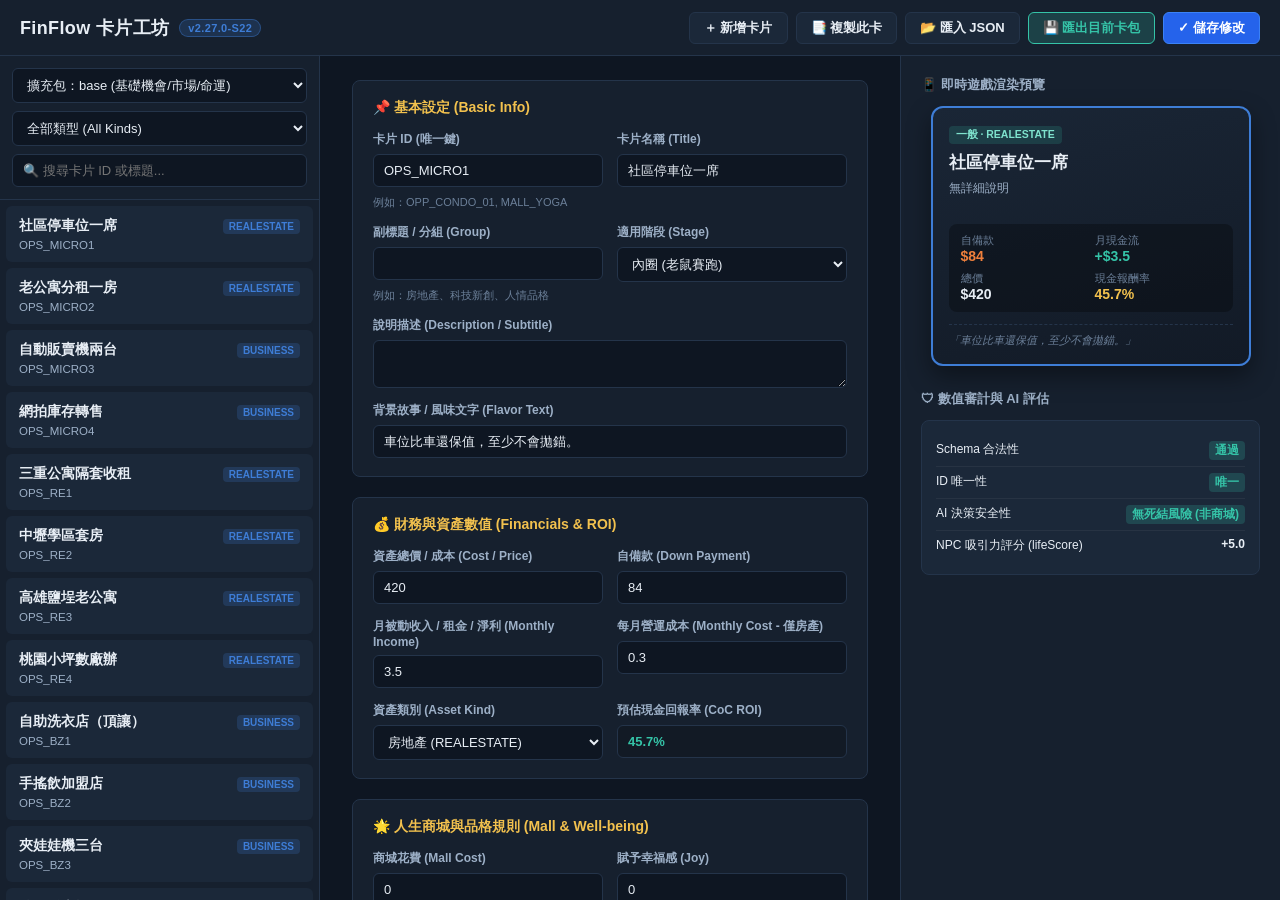
==== commit bc9bb797: "merge: sync latest S23 (dividends, delisting, M9 futures & memecoin) and S24 (160 dreams with 16:9 b" ====
--- a/card_editor.html
+++ b/card_editor.html
@@ -413,7 +413,7 @@
   <header>
     <div class="brand">
       <span>FinFlow 卡片工坊</span>
-      <span class="brand-tag">v2.25.1-gemini</span>
+      <span class="brand-tag">v2.27.0-S22</span>
     </div>
     <div class="actions">
       <button onclick="createNewCard()">＋ 新增卡片</button>
@@ -652,7 +652,7 @@
 
   <script>
     // Embedded Packs Store
-    let PACKS = {"base": {"packId": "base", "packVersion": "1.3.0", "requiresEngine": ">=1", "professions": [{"id": "PRO_CLERK", "name": "超商正職店員", "group": "服務", "salary": 30, "baseExpenses": 22, "perChildExpense": 8, "startingCash": 50, "startingLiabilities": [], "salaryVolatility": 0, "professionEvents": [], "startingAssets": [], "moduleReq": null, "note": "貼近基本工資的生存局"}, {"id": "PRO_FARMER", "name": "青農（承租務農）", "group": "農", "salary": 34, "baseExpenses": 20, "perChildExpense": 8, "startingCash": 60, "startingLiabilities": [{"kind": "CONSUMER", "name": "農機貸", "principal": 300, "annualRate": 0.015, "isFloating": false}], "salaryVolatility": 0.3, "professionEvents": [], "startingAssets": [], "moduleReq": null, "note": "看天吃飯；低支出是護城河"}, {"id": "PRO_TECHOP", "name": "工廠技術員", "group": "工", "salary": 40, "baseExpenses": 25, "perChildExpense": 9, "startingCash": 100, "startingLiabilities": [{"kind": "CONSUMER", "name": "機車貸", "principal": 60, "annualRate": 0.045, "isFloating": false}], "salaryVolatility": 0, "professionEvents": [], "startingAssets": [], "moduleReq": null, "note": "穩定小盈餘，翻身靠紀律"}, {"id": "PRO_DELIVERY", "name": "外送員", "group": "服務", "salary": 42, "baseExpenses": 24, "perChildExpense": 9, "startingCash": 80, "startingLiabilities": [{"kind": "CONSUMER", "name": "機車貸", "principal": 60, "annualRate": 0.045, "isFloating": false}], "salaryVolatility": 0.1, "professionEvents": [], "startingAssets": [], "moduleReq": null, "note": "低薪低支出，靠小額機會翻身"}, {"id": "PRO_MKT", "name": "行銷企劃專員", "group": "商管", "salary": 42, "baseExpenses": 27, "perChildExpense": 10, "startingCash": 100, "startingLiabilities": [{"kind": "CONSUMER", "name": "學貸", "principal": 250, "annualRate": 0.018, "isFloating": false}], "salaryVolatility": 0, "professionEvents": [], "startingAssets": [], "moduleReq": null, "note": "BBA 最大宗出路"}, {"id": "PRO_AUDITOR", "name": "四大事務所查帳員", "group": "商管", "salary": 48, "baseExpenses": 28, "perChildExpense": 10, "startingCash": 120, "startingLiabilities": [{"kind": "CONSUMER", "name": "學貸", "principal": 300, "annualRate": 0.018, "isFloating": false}], "salaryVolatility": 0, "professionEvents": ["PE_CPA_EXAM"], "startingAssets": [], "moduleReq": null, "note": "考照可跳級加薪 40%"}, {"id": "PRO_NURSE", "name": "護理師", "group": "醫療", "salary": 55, "baseExpenses": 30, "perChildExpense": 10, "startingCash": 200, "startingLiabilities": [{"kind": "CONSUMER", "name": "學貸", "principal": 200, "annualRate": 0.018, "isFloating": false}], "salaryVolatility": 0, "professionEvents": [], "startingAssets": [], "moduleReq": null, "note": "均衡入門"}, {"id": "PRO_CIVIL", "name": "公務員", "group": "服務", "salary": 58, "baseExpenses": 32, "perChildExpense": 10, "startingCash": 350, "startingLiabilities": [], "salaryVolatility": 0, "professionEvents": [], "startingAssets": [], "moduleReq": null, "note": "穩定但天花板低"}, {"id": "PRO_BANKER", "name": "銀行理專", "group": "商管", "salary": 58, "baseExpenses": 34, "perChildExpense": 11, "startingCash": 200, "startingLiabilities": [{"kind": "CONSUMER", "name": "學貸", "principal": 200, "annualRate": 0.018, "isFloating": false}], "salaryVolatility": 0.25, "professionEvents": [], "startingAssets": [], "moduleReq": null, "note": "底薪加佣金，先體驗浮動收入"}, {"employmentType": "SELF", "id": "PRO_PLUMBER", "name": "水電師傅（自營）", "group": "工", "salary": 65, "baseExpenses": 35, "perChildExpense": 11, "startingCash": 250, "startingLiabilities": [{"kind": "CONSUMER", "name": "工程車貸", "principal": 400, "annualRate": 0.035, "isFloating": false}], "salaryVolatility": 0.25, "professionEvents": [], "startingAssets": [], "moduleReq": null, "note": "接案制，無雇主退休金"}, {"id": "PRO_DATA", "name": "資料分析師", "group": "商管", "salary": 68, "baseExpenses": 36, "perChildExpense": 11, "startingCash": 300, "startingLiabilities": [{"kind": "CONSUMER", "name": "學貸", "principal": 300, "annualRate": 0.018, "isFloating": false}], "salaryVolatility": 0, "professionEvents": [], "startingAssets": [], "moduleReq": null, "note": "程式與商管的交集"}, {"id": "PRO_ECOM", "name": "電商營運經理", "group": "商管", "salary": 72, "baseExpenses": 42, "perChildExpense": 12, "startingCash": 250, "startingLiabilities": [{"kind": "CONSUMER", "name": "學貸", "principal": 250, "annualRate": 0.018, "isFloating": false}], "salaryVolatility": 0.15, "professionEvents": [], "startingAssets": [], "moduleReq": null, "note": "旺季獎金淡季平"}, {"id": "PRO_ENGINEER", "name": "軟體工程師", "group": "科技", "salary": 75, "baseExpenses": 38, "perChildExpense": 12, "startingCash": 400, "startingLiabilities": [{"kind": "CONSUMER", "name": "學貸", "principal": 300, "annualRate": 0.018, "isFloating": false}], "salaryVolatility": 0, "professionEvents": [], "startingAssets": [], "moduleReq": null, "note": "標準局"}, {"employmentType": "SELF", "id": "PRO_FOOD", "name": "小吃店老闆", "group": "商", "salary": 80, "baseExpenses": 45, "perChildExpense": 12, "startingCash": 150, "startingLiabilities": [{"kind": "CONSUMER", "name": "創業貸", "principal": 800, "annualRate": 0.025, "isFloating": false}], "salaryVolatility": 0.2, "professionEvents": [], "startingAssets": [], "moduleReq": null, "note": "休息就沒有收入"}, {"id": "PRO_SALES", "name": "業務經理", "group": "商", "salary": 90, "baseExpenses": 55, "perChildExpense": 13, "startingCash": 300, "startingLiabilities": [{"kind": "CONSUMER", "name": "車貸", "principal": 500, "annualRate": 0.035, "isFloating": false}, {"kind": "CONSUMER", "name": "信用卡循環", "principal": 100, "annualRate": 0.15, "isFloating": false}], "salaryVolatility": 0.15, "professionEvents": [], "startingAssets": [], "moduleReq": null, "note": "高薪高支出的陷阱教材"}, {"id": "PRO_PM", "name": "產品經理", "group": "商管", "salary": 95, "baseExpenses": 52, "perChildExpense": 14, "startingCash": 400, "startingLiabilities": [{"kind": "CONSUMER", "name": "學貸與在職進修貸", "principal": 350, "annualRate": 0.018, "isFloating": false}], "salaryVolatility": 0, "professionEvents": [], "startingAssets": [], "moduleReq": null, "note": "程式與管理的交集"}, {"id": "PRO_SEMI", "name": "半導體工程師", "group": "科技", "salary": 110, "baseExpenses": 48, "perChildExpense": 14, "startingCash": 500, "startingLiabilities": [{"kind": "CONSUMER", "name": "學貸", "principal": 300, "annualRate": 0.018, "isFloating": false}], "salaryVolatility": 0, "professionEvents": ["PE_SEMI_BONUS"], "startingAssets": [], "moduleReq": null, "note": "年終分紅是存量不是流量"}, {"id": "PRO_CONSULT", "name": "外商管理顧問", "group": "商管", "salary": 165, "baseExpenses": 92, "perChildExpense": 18, "startingCash": 500, "startingLiabilities": [{"kind": "CONSUMER", "name": "MBA 留學貸", "principal": 1500, "annualRate": 0.032, "isFloating": false}], "salaryVolatility": 0, "professionEvents": [], "startingAssets": [], "moduleReq": null, "note": "開局淨值為負：高薪先還債"}, {"employmentType": "FOUNDER", "id": "PRO_FOUNDER", "name": "新創創辦人", "group": "商管", "salary": 36, "baseExpenses": 30, "perChildExpense": 10, "startingCash": 150, "startingLiabilities": [{"kind": "CONSUMER", "name": "創業貸", "principal": 600, "annualRate": 0.025, "isFloating": false}], "salaryVolatility": 0.2, "professionEvents": [], "startingAssets": [{"kind": "STARTUP", "cardId": "OWN_STARTUP", "name": "我的公司", "costBasis": 0, "marketValue": 1500, "equityPct": 0.3, "postMoney": 5000, "monthlyIncome": 0, "flags": {"isOwnCompany": true}}], "moduleReq": "M3", "note": "薪水最低，但持有自己公司三成股權"}, {"id": "PRO_DOCTOR", "name": "主治醫師", "group": "醫療", "salary": 280, "baseExpenses": 165, "perChildExpense": 25, "startingCash": 800, "startingLiabilities": [{"kind": "CONSUMER", "name": "學貸", "principal": 800, "annualRate": 0.018, "isFloating": false}, {"kind": "MORTGAGE", "name": "自住宅房貸", "principal": 12000, "annualRate": 0.022, "isFloating": true, "rateSpread": 0.002}], "salaryVolatility": 0, "professionEvents": [], "startingAssets": [], "moduleReq": null, "note": "自住宅不入資產欄，只留負債與月付息"}], "boardLayout": [{"idx": 0, "type": "PAYDAY"}, {"idx": 1, "type": "OPPORTUNITY"}, {"idx": 2, "type": "LIFESTYLE"}, {"idx": 3, "type": "LIFE_EVENT"}, {"idx": 4, "type": "PAYDAY"}, {"idx": 5, "type": "MARKET"}, {"idx": 6, "type": "OPPORTUNITY"}, {"idx": 7, "type": "LIFE_EVENT"}, {"idx": 8, "type": "PAYDAY"}, {"idx": 9, "type": "OPPORTUNITY"}, {"idx": 10, "type": "LIFESTYLE"}, {"idx": 11, "type": "OPPORTUNITY"}, {"idx": 12, "type": "PAYDAY"}, {"idx": 13, "type": "MARKET"}, {"idx": 14, "type": "LIFE_EVENT"}, {"idx": 15, "type": "LAYOFF"}, {"idx": 16, "type": "PAYDAY"}, {"idx": 17, "type": "OPPORTUNITY"}, {"idx": 18, "type": "LIFESTYLE"}, {"idx": 19, "type": "OPPORTUNITY"}, {"idx": 20, "type": "PAYDAY"}, {"idx": 21, "type": "MARKET"}, {"idx": 22, "type": "OPPORTUNITY"}, {"idx": 23, "type": "LIFE_EVENT"}], "boardLayoutOuter": [{"idx": 0, "type": "OPAYDAY"}, {"idx": 1, "type": "SITE", "category": "TASTE"}, {"idx": 2, "type": "SITE", "category": "SUMMIT"}, {"idx": 3, "type": "OEVENT"}, {"idx": 4, "type": "SITE", "category": "VOYAGE"}, {"idx": 5, "type": "SITE", "category": "LEGACY"}, {"idx": 6, "type": "OPAYDAY"}, {"idx": 7, "type": "SITE", "category": "SUMMIT"}, {"idx": 8, "type": "SITE", "category": "TASTE"}, {"idx": 9, "type": "OEVENT"}, {"idx": 10, "type": "SITE", "category": "LEGACY"}, {"idx": 11, "type": "SITE", "category": "VOYAGE"}], "stockDefs": [{"profile": "押的是未來的獲利，不是現在的配息。景氣好時漲得比大盤凶，景氣一轉也跌得比大盤快；不配息，報酬全靠價差。", "macroNote": "對景氣敏感（約大盤的 1.4 倍）", "symbol": "STK_TECH", "name": "晶宇科技（成長股）", "face": 45, "dividendYieldMonthly": 0, "volPreS15b": 0.09, "vol": 0.075, "macroBeta": 1.4, "maxMove": 0.25, "driftBonus": 0.004}, {"profile": "成熟產業、現金流穩，每月都配息。漲的時候跟不上別人，但崩盤時是全場跌最少的——防禦力就是它的報酬。", "macroNote": "對景氣不敏感（約大盤的 0.5 倍）", "symbol": "STK_DIV", "name": "台興電信（高股息）", "face": 28, "dividendYieldMonthly": 0.004, "volPreS15b": 0.028, "vol": 0.028, "macroBeta": 0.5, "maxMove": 0.12, "driftBonus": -0.001}, {"profile": "一次買一籃子，漲跌就是大盤本身。不會讓你一夕致富，也不會讓你一夕歸零——是拿來當基準的那一檔。", "macroNote": "就是大盤（1 倍）", "symbol": "STK_ETF", "name": "寶島大盤 ETF", "face": 60, "dividendYieldMonthly": 0.0022, "taxRate": 0.001, "volPreS15b": 0.045, "vol": 0.045, "macroBeta": 1.0, "maxMove": 0.18, "driftBonus": 0}, {"profile": "小型股，題材一來就飛、消息一散就崩，不配息。景氣好時最會漲，蕭條時跌最深，而且是全場唯一可能下市歸零的一檔。", "macroNote": "對景氣極度敏感（約大盤的 1.8 倍）", "symbol": "STK_SPEC", "name": "星火小型股（投機）", "face": 12, "dividendYieldMonthly": 0, "volPreS15b": 0.16, "vol": 0.105, "macroBeta": 1.8, "maxMove": 0.3, "driftBonus": 0.006, "delistable": true}], "cards": {"OPPORTUNITY_SMALL": [{"id": "OPS_MICRO1", "deck": "OPPORTUNITY_SMALL", "kind": "REALESTATE", "title": "社區停車位一席", "flavor": "車位比車還保值，至少不會拋錨。", "eduNote": "用小額自備款控制一個會生租金的資產，這就是槓桿的入門。", "payload": {"price": 420, "downPayment": 84, "mortgageRate": 0.026, "isFloating": true, "monthlyRent": 3.5, "monthlyCost": 0.3, "exitMultipliers": {"RECOVERY": 1.0, "BOOM": 1.2, "RECESSION": 0.92, "DEPRESSION": 0.75}}, "tags": ["housing"], "moduleReq": null}, {"id": "OPS_MICRO2", "deck": "OPPORTUNITY_SMALL", "kind": "REALESTATE", "title": "老公寓分租一房", "flavor": "押一付二，房客是隔壁大學的研究生。", "eduNote": "低總價的分租，讓小資族也能踏出第一步。", "payload": {"price": 850, "downPayment": 170, "mortgageRate": 0.024, "isFloating": true, "monthlyRent": 8, "monthlyCost": 1, "exitMultipliers": {"RECOVERY": 1.0, "BOOM": 1.22, "RECESSION": 0.9, "DEPRESSION": 0.7}}, "tags": ["housing"], "moduleReq": null}, {"id": "OPS_MICRO3", "deck": "OPPORTUNITY_SMALL", "kind": "BUSINESS", "title": "自動販賣機兩台", "flavor": "擺在辦公大樓一樓，飲料補貨自己來。", "eduNote": "小額起步的現金流，賺的不多但立刻開始複利。", "payload": {"price": 90, "monthlyProfit": 3.5, "volatileProfit": true}, "tags": ["business"], "moduleReq": null}, {"id": "OPS_MICRO4", "deck": "OPPORTUNITY_SMALL", "kind": "BUSINESS", "title": "網拍庫存轉售", "flavor": "一批換季出清的球鞋，賭它翻倍。", "eduNote": "最低門檻的小生意，適合當第一桶金的起點。", "payload": {"price": 60, "monthlyProfit": 2.6, "volatileProfit": true}, "tags": ["business"], "moduleReq": null}, {"id": "OPS_RE1", "deck": "OPPORTUNITY_SMALL", "kind": "REALESTATE", "title": "三重公寓隔套收租", "flavor": "屋主移民急售，已隔三套滿租。", "eduNote": "頭期款進資產欄、貸款進負債欄；租金減掉支出與利息，剩下的才是你的現金流。", "payload": {"price": 2200, "downPayment": 440, "mortgageRate": 0.0235, "isFloating": true, "monthlyRent": 16, "monthlyCost": 3, "exitMultipliers": {"RECOVERY": 1.0, "BOOM": 1.3, "RECESSION": 0.85, "DEPRESSION": 0.62}}, "tags": ["housing", "leverage"], "moduleReq": null}, {"id": "OPS_RE2", "deck": "OPPORTUNITY_SMALL", "kind": "REALESTATE", "title": "中壢學區套房", "flavor": "對面就是大學側門，寒暑假空租兩個月。", "eduNote": "空置率是隱形成本，看報酬率時要先扣掉它。", "payload": {"price": 1600, "downPayment": 320, "mortgageRate": 0.022, "isFloating": true, "monthlyRent": 13, "monthlyCost": 2, "exitMultipliers": {"RECOVERY": 1.0, "BOOM": 1.25, "RECESSION": 0.88, "DEPRESSION": 0.65}}, "tags": ["housing"], "moduleReq": null}, {"id": "OPS_RE3", "deck": "OPPORTUNITY_SMALL", "kind": "REALESTATE", "title": "高雄鹽埕老公寓", "flavor": "屋齡四十年，但巷口就是輕軌站。", "eduNote": "老屋維修費會吃掉現金流，買前先問修繕準備金。", "payload": {"price": 1200, "downPayment": 240, "mortgageRate": 0.024, "isFloating": true, "monthlyRent": 11, "monthlyCost": 2, "exitMultipliers": {"RECOVERY": 1.0, "BOOM": 1.22, "RECESSION": 0.9, "DEPRESSION": 0.68}}, "tags": ["housing"], "moduleReq": null}, {"id": "OPS_RE4", "deck": "OPPORTUNITY_SMALL", "kind": "REALESTATE", "title": "桃園小坪數廠辦", "flavor": "承租戶是做模具的老師傅，一租十年。", "eduNote": "長約租客降低空置風險，這也是一種報酬。", "payload": {"price": 2400, "downPayment": 480, "mortgageRate": 0.026, "isFloating": true, "monthlyRent": 19, "monthlyCost": 4, "exitMultipliers": {"RECOVERY": 1.0, "BOOM": 1.28, "RECESSION": 0.82, "DEPRESSION": 0.6}}, "tags": ["housing", "commercial"], "moduleReq": null}, {"id": "OPS_BZ1", "deck": "OPPORTUNITY_SMALL", "kind": "BUSINESS", "title": "自助洗衣店（頂讓）", "flavor": "機器五成新，社區人口穩定。", "eduNote": "事業要全額現金買下，沒有槓桿；但它的現金流不用等房客。", "payload": {"price": 380, "monthlyProfit": 13, "volatileProfit": false}, "tags": ["business"], "moduleReq": null}, {"id": "OPS_BZ2", "deck": "OPPORTUNITY_SMALL", "kind": "BUSINESS", "title": "手搖飲加盟店", "flavor": "品牌方保證帶客，權利金另計。", "eduNote": "加盟等於買現成系統，但你的利潤要分給品牌。", "payload": {"price": 400, "monthlyProfit": 15, "volatileProfit": true}, "tags": ["business"], "moduleReq": null}, {"id": "OPS_BZ3", "deck": "OPPORTUNITY_SMALL", "kind": "BUSINESS", "title": "夾娃娃機三台", "flavor": "就放在夜市入口。", "eduNote": "小額但高波動，適合當第一個現金流實驗。", "payload": {"price": 120, "monthlyProfit": 4.5, "volatileProfit": true}, "tags": ["business"], "moduleReq": null}, {"id": "OPS_BZ4", "deck": "OPPORTUNITY_SMALL", "kind": "BUSINESS", "title": "校園販賣機組", "flavor": "跟學校簽三年約。", "eduNote": "有約在身的收入比較好預測，這就是現金流品質。", "payload": {"price": 260, "monthlyProfit": 9, "volatileProfit": false}, "tags": ["business"], "moduleReq": null}, {"id": "OPS_SU1", "deck": "OPPORTUNITY_SMALL", "kind": "STARTUP", "moduleReq": "M3", "title": "朋友的外送機器人團隊（種子輪）", "flavor": "三個人、一間車庫、一台改裝的推車。", "eduNote": "種子輪投的是人，不是財報——因為那時候還沒有財報。", "payload": {"investAmount": 280, "equityPct": 0.06, "postMoney": 4600}}, {"id": "OPS_SU2", "deck": "OPPORTUNITY_SMALL", "kind": "STARTUP", "moduleReq": "M3", "title": "寵物保健食品品牌（天使輪）", "flavor": "創辦人自己的狗吃了兩年，才敢拿出來賣。", "eduNote": "小額參與可以買到經驗，但別把它當成分散——一次投一家不叫分散。", "payload": {"investAmount": 360, "equityPct": 0.07, "postMoney": 5100}}, {"id": "OPS_SU3", "deck": "OPPORTUNITY_SMALL", "kind": "STARTUP", "moduleReq": "M3", "title": "在地食材冷鏈平台（Pre-A）", "flavor": "已經有三家餐廳在用，但還在燒錢。", "eduNote": "有營收不等於會賺錢；燒錢速度才決定它撐得到下一輪嗎。", "payload": {"investAmount": 520, "equityPct": 0.08, "postMoney": 6500}}, {"id": "OPP_HONGYUAN_FUND", "deck": "OPPORTUNITY_SMALL", "kind": "BUSINESS", "title": "封閉型民間高息專案", "flavor": "鄰居每個月都在領利息，介紹人拍胸脯保證絕對穩當，名額只剩這週！", "eduNote": "你貪他的高利息，他要你的全家本金。世上沒有年化 30% 還保本的生意（歷史原型：鴻源吸金案）。", "group": "高息投資", "stage": "INNER", "scamWarning": true, "payload": {"price": 100, "downPayment": 100, "monthlyProfit": 3, "isScam": true, "scamDelayTurns": 3, "scamLoss": 100}}, {"id": "OPP_GOLD_REPURCHASE", "deck": "OPPORTUNITY_SMALL", "kind": "BUSINESS", "title": "實體黃金保本回購專案", "flavor": "業務把沉甸甸的金條擺在眼前，合約白紙黑字寫著保證原價買回加贈年息。", "eduNote": "『保本』與『高於定存數倍的利息』在財務物理學上是互相矛盾的（歷史原型：聖石金業案）。", "group": "黃金貴金屬", "stage": "INNER", "scamWarning": true, "payload": {"price": 150, "downPayment": 150, "monthlyProfit": 1, "isScam": true, "scamDelayTurns": 3, "scamLoss": 150}}, {"id": "OPP_RED_SLIP_HOUSING", "deck": "OPPORTUNITY_SMALL", "kind": "REALESTATE", "title": "預售屋紅單轉手套利", "flavor": "房仲低聲說：現在買紅單卡位，等開盤轉約現賺，根本不用真的交屋。", "eduNote": "預售屋槓桿是雙面刃；一旦政策收緊禁止轉約或限貸，繳不出尾款便是全額違約沒收。", "group": "房地產", "stage": "INNER", "payload": {"price": 1000, "downPayment": 100, "monthlyRent": 0}}], "OPPORTUNITY_LARGE": [{"id": "OPL_RE1", "deck": "OPPORTUNITY_LARGE", "kind": "REALESTATE", "title": "台中七期兩房", "flavor": "面公園，租客是科技業外派主管。", "eduNote": "大標的每筆現金流大，但要壓上更多自備款。", "payload": {"price": 12000, "downPayment": 2400, "mortgageRate": 0.022, "isFloating": true, "monthlyRent": 68, "monthlyCost": 8, "exitMultipliers": {"RECOVERY": 1.0, "BOOM": 1.35, "RECESSION": 0.85, "DEPRESSION": 0.6}}, "tags": ["housing", "leverage"], "moduleReq": null}, {"id": "OPL_RE2", "deck": "OPPORTUNITY_LARGE", "kind": "REALESTATE", "title": "台北文山三房", "flavor": "屋主換屋，願意配合貸款流程。", "eduNote": "利率每升一碼，你的月付息就漲一次——浮動利率是隱形風險。", "payload": {"price": 18000, "downPayment": 3600, "mortgageRate": 0.022, "isFloating": true, "monthlyRent": 98, "monthlyCost": 10, "exitMultipliers": {"RECOVERY": 1.0, "BOOM": 1.32, "RECESSION": 0.86, "DEPRESSION": 0.62}}, "tags": ["housing", "leverage"], "moduleReq": null}, {"id": "OPL_RE3", "deck": "OPPORTUNITY_LARGE", "kind": "REALESTATE", "title": "新竹科園整層住家", "flavor": "竹科上班族排隊等租。", "eduNote": "單一產業支撐的租金，會跟著那個產業一起循環。", "payload": {"price": 15000, "downPayment": 3000, "mortgageRate": 0.023, "isFloating": true, "monthlyRent": 88, "monthlyCost": 9, "exitMultipliers": {"RECOVERY": 1.0, "BOOM": 1.4, "RECESSION": 0.8, "DEPRESSION": 0.55}}, "tags": ["housing", "leverage"], "moduleReq": null}, {"id": "OPL_RE4", "deck": "OPPORTUNITY_LARGE", "kind": "REALESTATE", "title": "台南民宿透天", "flavor": "老屋改建，週末訂房滿載。", "eduNote": "經營型房產報酬高，但你其實買了一份工作。", "payload": {"price": 9000, "downPayment": 1800, "mortgageRate": 0.025, "isFloating": true, "monthlyRent": 64, "monthlyCost": 12, "exitMultipliers": {"RECOVERY": 1.0, "BOOM": 1.3, "RECESSION": 0.78, "DEPRESSION": 0.5}}, "tags": ["housing", "business"], "moduleReq": null}, {"id": "OPL_RE5", "deck": "OPPORTUNITY_LARGE", "kind": "REALESTATE", "title": "商辦分層出租", "flavor": "整層八個隔間，六家新創進駐。", "eduNote": "商用不動產的租金隨景氣擺動比住宅劇烈。", "payload": {"price": 22000, "downPayment": 4400, "mortgageRate": 0.024, "isFloating": true, "monthlyRent": 132, "monthlyCost": 14, "exitMultipliers": {"RECOVERY": 1.0, "BOOM": 1.45, "RECESSION": 0.72, "DEPRESSION": 0.45}}, "tags": ["commercial", "leverage"], "moduleReq": null}, {"id": "OPL_RE6", "deck": "OPPORTUNITY_LARGE", "kind": "REALESTATE", "title": "社區車位八席", "flavor": "沒有房客糾紛，也沒有漏水。", "eduNote": "管理成本低的資產，現金流最乾淨。", "payload": {"price": 4800, "downPayment": 960, "mortgageRate": 0.026, "isFloating": true, "monthlyRent": 34, "monthlyCost": 2, "exitMultipliers": {"RECOVERY": 1.0, "BOOM": 1.25, "RECESSION": 0.9, "DEPRESSION": 0.7}}, "tags": ["housing"], "moduleReq": null}, {"id": "OPL_BZ1", "deck": "OPPORTUNITY_LARGE", "kind": "BUSINESS", "title": "連鎖早餐店三家", "flavor": "原老闆要退休，員工全數留任。", "eduNote": "買下有店長的生意，你買的是系統不是工作。", "payload": {"price": 3200, "monthlyProfit": 88, "volatileProfit": false}, "tags": ["business"], "moduleReq": null}, {"id": "OPL_BZ2", "deck": "OPPORTUNITY_LARGE", "kind": "BUSINESS", "title": "小型物流車隊", "flavor": "綁三家電商的最後一哩配送。", "eduNote": "客戶集中度是風險：三家跑掉一家，利潤少三分之一。", "payload": {"price": 5000, "monthlyProfit": 128, "volatileProfit": true}, "tags": ["business"], "moduleReq": null}, {"id": "OPL_SU1", "deck": "OPPORTUNITY_LARGE", "kind": "STARTUP", "title": "AI 客服新創 A 輪", "flavor": "創辦人是你以前的同事。", "eduNote": "新創股權買的是未來，它現在一毛現金流都不會給你。", "payload": {"investAmount": 1500, "equityPct": 0.08, "postMoney": 18750, "followOnRounds": 2, "monthlyIncome": 0}, "tags": ["startup"], "moduleReq": "M3"}, {"id": "OPL_SU2", "deck": "OPPORTUNITY_LARGE", "kind": "STARTUP", "title": "生技檢測新創 B 輪", "flavor": "剛拿到醫材許可證。", "eduNote": "下一輪你若不跟投，股份會被稀釋——這是股權投資的必修課。", "payload": {"investAmount": 2500, "equityPct": 0.1, "postMoney": 25000, "followOnRounds": 2, "monthlyIncome": 0}, "tags": ["startup"], "moduleReq": "M3"}, {"id": "OPP_OFFSHORE_VIP_FUND", "deck": "OPPORTUNITY_LARGE", "kind": "BUSINESS", "title": "海外頂級機構專屬配息信託", "flavor": "理專小聲透露：這是資產千萬以上的 VIP 才能投的海外無風險配息基金。", "eduNote": "不在金融監管名冊內的境外商品，一旦出事跨國追償往往化為烏有（歷史原型：澳豐金融案）。", "group": "海外信託", "stage": "INNER", "scamWarning": true, "payload": {"price": 200, "downPayment": 200, "monthlyProfit": 1.4, "isScam": true, "scamDelayTurns": 4, "scamLoss": 200}}], "LIFESTYLE": [{"id": "LS01", "deck": "LIFESTYLE", "kind": "LIFESTYLE", "title": "最新款手機", "flavor": "舊的還能用，但新的會拍星星。", "eduNote": "想要與需要的差別，通常只有 24 小時的耐心。", "payload": {"cost": 32, "recurringMonthly": 0, "optional": true}, "tags": ["want"], "moduleReq": null}, {"id": "LS02", "deck": "LIFESTYLE", "kind": "LIFESTYLE", "title": "健身房兩年約", "flavor": "教練說現在辦最划算。", "eduNote": "長約把一次性決定變成每月支出，簽名前先乘以 24。", "payload": {"cost": 8, "recurringMonthly": 3, "optional": true}, "tags": ["want", "recurring"], "moduleReq": null}, {"id": "LS03", "deck": "LIFESTYLE", "kind": "LIFESTYLE", "title": "機車定期保養", "flavor": "該換的還是要換。", "eduNote": "預期得到的維護費用不叫意外，叫預算。", "payload": {"cost": 6, "recurringMonthly": 0, "optional": false}, "tags": ["need"], "moduleReq": null}, {"id": "LS04", "deck": "LIFESTYLE", "kind": "LIFESTYLE", "title": "朋友婚禮紅包月", "flavor": "這個月有三場。", "eduNote": "人情支出可以預測，卻最常被漏編列。", "payload": {"cost": 12, "recurringMonthly": 0, "optional": false}, "tags": ["need"], "moduleReq": null}, {"id": "LS05", "deck": "LIFESTYLE", "kind": "LIFESTYLE", "title": "養一隻狗", "flavor": "牠在收容所看著你。", "eduNote": "養寵物是一筆十五年的月支出承諾。", "payload": {"cost": 15, "recurringMonthly": 4, "optional": true}, "tags": ["want", "recurring"], "moduleReq": null}, {"id": "LS06", "deck": "LIFESTYLE", "kind": "LIFESTYLE", "title": "串流平台四台全開", "flavor": "每台都有想看的。", "eduNote": "小額訂閱的殺傷力在於你不會取消它。", "payload": {"cost": 2, "recurringMonthly": 2, "optional": true}, "tags": ["want", "recurring"], "moduleReq": null}, {"id": "LS07", "deck": "LIFESTYLE", "kind": "LIFESTYLE", "title": "日本自由行", "flavor": "機票剛好特價。", "eduNote": "旅行是好事，用現金流買比用信用卡買更好。", "payload": {"cost": 45, "recurringMonthly": 0, "optional": true}, "tags": ["want"], "moduleReq": null}, {"id": "LS08", "deck": "LIFESTYLE", "kind": "LIFESTYLE", "title": "家電同時陣亡", "flavor": "冰箱跟冷氣講好的。", "eduNote": "這就是為什麼要有緊急預備金。", "payload": {"cost": 38, "recurringMonthly": 0, "optional": false}, "tags": ["need"], "moduleReq": null}, {"id": "LS09", "deck": "LIFESTYLE", "kind": "LIFESTYLE", "title": "牙齒治療", "flavor": "拖了半年的那顆。", "eduNote": "健康支出拖越久越貴，這是負利率的支出。", "payload": {"cost": 25, "recurringMonthly": 0, "optional": false}, "tags": ["insurable", "need", "health", "medical"], "moduleReq": null}, {"id": "LS10", "deck": "LIFESTYLE", "kind": "LIFESTYLE", "title": "換季治裝", "flavor": "衣櫃裡永遠少一件。", "eduNote": "固定小額支出乘以十二，才是它真正的價格。", "payload": {"cost": 10, "recurringMonthly": 0, "optional": true}, "tags": ["want"], "moduleReq": null}, {"id": "LS11", "deck": "LIFESTYLE", "kind": "LIFESTYLE", "title": "車險與燃料稅", "flavor": "每年這個時候。", "eduNote": "年繳費用要除以十二放進月支出，才看得到真實成本。", "payload": {"cost": 18, "recurringMonthly": 0, "optional": false}, "tags": ["need"], "moduleReq": null}, {"id": "LS12", "deck": "LIFESTYLE", "kind": "LIFESTYLE", "title": "補習班學費", "flavor": "別人的孩子都在補。", "eduNote": "教育投資也是支出，重點是它有沒有你要的回報。", "payload": {"cost": 20, "recurringMonthly": 0, "optional": false}, "tags": ["need", "family"], "moduleReq": null, "requiresChildSinceS12": true}, {"id": "LS13", "deck": "LIFESTYLE", "kind": "LIFESTYLE", "title": "社區管理費調漲", "flavor": "公告貼在電梯裡。", "eduNote": "住的成本會自己長大，投資的現金流不會自動跟上。", "payload": {"cost": 0, "recurringMonthly": 2, "optional": false}, "tags": ["need", "recurring"], "moduleReq": null}, {"id": "LS14", "deck": "LIFESTYLE", "kind": "LIFESTYLE", "title": "手沖咖啡全套", "flavor": "從此不用外帶咖啡了（真的嗎）。", "eduNote": "用一次性支出換未來省錢，先算清楚要幾杯才回本。", "payload": {"cost": 14, "recurringMonthly": 0, "optional": true}, "tags": ["want"], "moduleReq": null}, {"id": "LS16", "deck": "LIFESTYLE", "kind": "LIFESTYLE", "title": "線上課程年費", "flavor": "買了就等於學會了。", "eduNote": "買課的當下最有動力，續訂前先看看你上了幾堂。", "payload": {"cost": 16, "recurringMonthly": 0, "optional": true}, "tags": ["want"], "moduleReq": null}, {"id": "LS17", "deck": "LIFESTYLE", "kind": "LIFESTYLE", "title": "養兩隻鸚鵡", "flavor": "會學你講話，也會啃你的傢俱。", "eduNote": "寵物是十幾年的承諾：飼料、玩具、獸醫，每月都在帳上。", "payload": {"cost": 18, "recurringMonthly": 2, "optional": true}, "tags": ["want", "recurring", "pet"], "moduleReq": null}, {"id": "LS18", "deck": "LIFESTYLE", "kind": "LIFESTYLE", "title": "手遊限定轉蛋課金", "flavor": "保底就在下一抽，機率寫在最下面一行。", "eduNote": "課金買的是機率，不是結果——期望值先算再刷。", "payload": {"cost": 12, "recurringMonthly": 0, "optional": true}, "tags": ["want", "game"], "moduleReq": null}, {"id": "LS19", "deck": "LIFESTYLE", "kind": "LIFESTYLE", "title": "KTV 包廂歡唱夜", "flavor": "切歌切到凌晨兩點，隔天嗓子啞掉。", "eduNote": "娛樂支出沒有錯，錯的是每次都「難得嘛」。", "payload": {"cost": 6, "recurringMonthly": 0, "optional": true}, "tags": ["want", "social"], "moduleReq": null}, {"id": "LS20", "deck": "LIFESTYLE", "kind": "LIFESTYLE", "title": "飛海外看偶像演唱會", "flavor": "機票加門票加周邊，青春無價但刷卡有價。", "eduNote": "為熱愛花錢可以，用循環利息付熱愛不行。", "payload": {"cost": 55, "recurringMonthly": 0, "optional": true}, "tags": ["want", "travel"], "moduleReq": null}, {"id": "LS21", "deck": "LIFESTYLE", "kind": "LIFESTYLE", "title": "社團慶功宴", "flavor": "孩子在校際比賽得獎，全隊一起吃火鍋慶祝，家長分攤餐費。", "eduNote": "孩子成長中的同儕社交與成就感，是千金難買的人生回憶。", "payload": {"cost": 8}, "requiresChildSinceS12": true}, {"id": "LS22", "deck": "LIFESTYLE", "kind": "LIFESTYLE", "title": "校外教學與畢業紀念冊", "flavor": "三天的校外教學行程加上厚厚的精裝紀念冊，留下青春紀錄。", "eduNote": "學校常態性的大額專案支出，考驗家庭短期週轉金的彈性。", "payload": {"cost": 12}, "requiresChildSinceS12": true}, {"id": "LS23", "deck": "LIFESTYLE", "kind": "LIFESTYLE", "title": "孩子樂器採購與才藝比賽", "flavor": "換上高階演奏級樂器，並報名全國音樂比賽。", "eduNote": "才藝教育的設備升級費用往往驚人，需要與家庭財務總體目標取得平衡。", "payload": {"cost": 35}, "requiresChildSinceS12": true}, {"id": "LS24", "deck": "LIFESTYLE", "kind": "LIFESTYLE", "title": "暑期夏令營體驗", "flavor": "雙薪家庭暑假無暇照顧，送孩子參加全美語戶外探索夏令營。", "eduNote": "暑期安親與營隊費用是現代雙薪家長每年固定的現金流重擔。", "payload": {"cost": 25}, "optional": false, "requiresChildSinceS12": true}, {"id": "LS25", "deck": "LIFESTYLE", "kind": "LIFESTYLE", "title": "大學開學生活準備金", "flavor": "孩子考上外縣市大學，採購筆電、機車與外宿日常用品。", "eduNote": "子女邁入成年自立前夕，是父母家庭教育資金支出的最高峰。", "payload": {"cost": 50}, "requiresChildSinceS12": true}], "LIFE_EVENT": [{"id": "LE01", "deck": "LIFE_EVENT", "kind": "LIFE_EVENT", "title": "家裡多了一個人", "flavor": "半夜的哭聲從此變成背景音。", "eduNote": "每個孩子都是一筆長期的月支出，要提早進預算。", "effects": [{"op": "ADD_CHILD"}], "tags": ["family"], "moduleReq": null}, {"id": "LE02", "deck": "LIFE_EVENT", "kind": "LIFE_EVENT", "title": "年度調薪", "flavor": "主管說你今年表現很好。", "eduNote": "加薪讓你更快存到本金，但它不會自己變成被動收入。", "effects": [{"op": "SALARY_MULT", "factor": 1.08, "label": "年度調薪"}], "tags": ["career"], "moduleReq": null}, {"id": "LE04", "deck": "LIFE_EVENT", "kind": "LIFE_EVENT", "title": "急性盲腸炎", "flavor": "半夜掛急診。", "eduNote": "醫療支出是最典型的「必須有現金」情境。", "effects": [{"op": "CASH_DELTA", "target": "self", "amount": -30, "label": "醫療自付"}], "tags": ["health"], "moduleReq": null}, {"id": "LE05", "deck": "LIFE_EVENT", "kind": "LIFE_EVENT", "title": "長輩留下的一筆錢", "flavor": "信封上寫著你的名字。", "eduNote": "一次性收入是存量，把它換成會生錢的資產才會變流量。", "effects": [{"op": "CASH_DELTA", "target": "self", "amount": 260, "label": "繼承"}], "tags": ["windfall"], "moduleReq": null}, {"id": "LE06", "deck": "LIFE_EVENT", "kind": "LIFE_EVENT", "title": "二寶報到", "flavor": "這次比較從容一點。", "eduNote": "養育支出是等比級數，不是加法。", "effects": [{"op": "ADD_CHILD"}], "tags": ["family"], "moduleReq": null}, {"id": "LE07", "deck": "LIFE_EVENT", "kind": "LIFE_EVENT", "title": "被挖角跳槽", "flavor": "對方開的價碼你想了三天。", "eduNote": "換工作是提高主動收入最快的方式之一。", "effects": [{"op": "SALARY_MULT", "factor": 1.15, "label": "跳槽加薪"}, {"op": "CASH_DELTA", "target": "self", "amount": -12, "label": "空窗期支出"}], "tags": ["career"], "moduleReq": null}, {"id": "LE08", "deck": "LIFE_EVENT", "kind": "LIFE_EVENT", "title": "親戚的婚宴週", "flavor": "一週三場，都是不能不去的。", "eduNote": "可預測的人情支出應該編進年度預算。", "effects": [{"op": "CASH_DELTA", "target": "self", "amount": -18, "label": "禮金"}], "tags": ["social"], "moduleReq": null}, {"id": "LE10", "deck": "LIFE_EVENT", "kind": "LIFE_EVENT", "title": "三寶出生", "flavor": "家裡真的滿了。", "eduNote": "家庭規模是你自由門檻的乘數。", "effects": [{"op": "ADD_CHILD"}], "tags": ["family"], "moduleReq": null}, {"id": "SI_MBA", "deck": "LIFE_EVENT", "kind": "SELF_INVEST", "title": "在職進修念個 MBA", "flavor": "週末與夜晚全給了課本，兩年後履歷不一樣了。", "eduNote": "對自己的投資，長期報酬率常常最高。", "oncePerLife": true, "decision": {"options": [{"label": "投資自己", "sub": "投入 60　薪資 ×1.28", "cost": 60, "effects": [{"op": "CASH_DELTA", "target": "self", "amount": -60, "label": "在職進修念個 MBA 投入"}, {"op": "SALARY_MULT", "target": "self", "factor": 1.28, "label": "在職進修念個 MBA"}]}, {"label": "暫時不", "sub": "把錢與時間留著", "effects": []}]}}, {"id": "SI_CERT", "deck": "LIFE_EVENT", "kind": "SELF_INVEST", "title": "考取國際專業證照", "flavor": "考場外的你，比進場前更值錢。", "eduNote": "證照是把能力標準化、讓市場看得見。", "oncePerLife": true, "decision": {"options": [{"label": "投資自己", "sub": "投入 28　薪資 ×1.18", "cost": 28, "effects": [{"op": "CASH_DELTA", "target": "self", "amount": -28, "label": "考取國際專業證照 投入"}, {"op": "SALARY_MULT", "target": "self", "factor": 1.18, "label": "考取國際專業證照"}]}, {"label": "暫時不", "sub": "把錢與時間留著", "effects": []}]}}, {"id": "SI_PIVOT", "deck": "LIFE_EVENT", "kind": "SELF_INVEST", "title": "轉職到成長型產業", "flavor": "空窗與從頭學起的陣痛，換來更高的天花板。", "eduNote": "選對產業，努力的邊際報酬會完全不同。", "oncePerLife": true, "decision": {"options": [{"label": "投資自己", "sub": "投入 20　薪資 ×1.22", "cost": 20, "effects": [{"op": "CASH_DELTA", "target": "self", "amount": -20, "label": "轉職到成長型產業 投入"}, {"op": "SALARY_MULT", "target": "self", "factor": 1.22, "label": "轉職到成長型產業"}]}, {"label": "暫時不", "sub": "把錢與時間留著", "effects": []}]}}, {"id": "SI_SKILL", "deck": "LIFE_EVENT", "kind": "SELF_INVEST", "title": "學會第二專長（數位技能）", "flavor": "下班後的線上課，補上了缺的那塊拼圖。", "eduNote": "一技之長，是通膨時代最保值的資產。", "oncePerLife": true, "decision": {"options": [{"label": "投資自己", "sub": "投入 22　薪資 ×1.16", "cost": 22, "effects": [{"op": "CASH_DELTA", "target": "self", "amount": -22, "label": "學會第二專長（數位技能） 投入"}, {"op": "SALARY_MULT", "target": "self", "factor": 1.16, "label": "學會第二專長（數位技能）"}]}, {"label": "暫時不", "sub": "把錢與時間留著", "effects": []}]}}, {"id": "SI_NEGO", "deck": "LIFE_EVENT", "kind": "SELF_INVEST", "title": "上完溝通課，成功談加薪", "flavor": "你準備了數據、也準備了勇氣。", "eduNote": "你的薪水，有時只差一次好好開口。", "oncePerLife": true, "decision": {"options": [{"label": "投資自己", "sub": "投入 8　薪資 ×1.12", "cost": 8, "effects": [{"op": "CASH_DELTA", "target": "self", "amount": -8, "label": "上完溝通課，成功談加薪 投入"}, {"op": "SALARY_MULT", "target": "self", "factor": 1.12, "label": "上完溝通課，成功談加薪"}]}, {"label": "暫時不", "sub": "把錢與時間留著", "effects": []}]}}, {"id": "SI_LANG", "deck": "LIFE_EVENT", "kind": "SELF_INVEST", "title": "進修外語，爭取外派加給", "flavor": "多會一種語言，就多一種人生選項。", "eduNote": "語言打開的是機會，不只是履歷。", "oncePerLife": true, "decision": {"options": [{"label": "投資自己", "sub": "投入 30　薪資 ×1.25", "cost": 30, "effects": [{"op": "CASH_DELTA", "target": "self", "amount": -30, "label": "進修外語，爭取外派加給 投入"}, {"op": "SALARY_MULT", "target": "self", "factor": 1.25, "label": "進修外語，爭取外派加給"}]}, {"label": "暫時不", "sub": "把錢與時間留著", "effects": []}]}}, {"id": "SI_SIDE", "deck": "LIFE_EVENT", "kind": "SELF_INVEST", "title": "副業起步：週末工作坊", "flavor": "把興趣變成收入，週末不再只是休息。", "eduNote": "第二收入來源，是抗風險的底氣。", "oncePerLife": true, "decision": {"options": [{"label": "投資自己", "sub": "投入 18　薪資 ×1.15", "cost": 18, "effects": [{"op": "CASH_DELTA", "target": "self", "amount": -18, "label": "副業起步：週末工作坊 投入"}, {"op": "SALARY_MULT", "target": "self", "factor": 1.15, "label": "副業起步：週末工作坊"}]}, {"label": "暫時不", "sub": "把錢與時間留著", "effects": []}]}}, {"id": "SI_QUIT", "deck": "LIFE_EVENT", "kind": "SELF_INVEST", "title": "戒除昂貴習慣，重整生活", "flavor": "算了一次年度花費，你嚇了一跳。", "eduNote": "省下的每一塊，都是自由的一小步。", "oncePerLife": true, "decision": {"options": [{"label": "投資自己", "sub": "投入 5　每月支出 -5", "cost": 5, "effects": [{"op": "CASH_DELTA", "target": "self", "amount": -5, "label": "戒除昂貴習慣，重整生活 投入"}, {"op": "ADD_RECURRING_EXPENSE", "target": "self", "amount": -5, "label": "戒除昂貴習慣，重整生活（每月）"}]}, {"label": "暫時不", "sub": "把錢與時間留著", "effects": []}]}}, {"id": "SI_MOVE", "deck": "LIFE_EVENT", "kind": "SELF_INVEST", "title": "搬到房租更合理的地方", "flavor": "通勤多十分鐘，錢包鬆了一大截。", "eduNote": "居住成本，是多數人最大的固定支出。", "oncePerLife": true, "decision": {"options": [{"label": "投資自己", "sub": "投入 10　每月支出 -6", "cost": 10, "effects": [{"op": "CASH_DELTA", "target": "self", "amount": -10, "label": "搬到房租更合理的地方 投入"}, {"op": "ADD_RECURRING_EXPENSE", "target": "self", "amount": -6, "label": "搬到房租更合理的地方（每月）"}]}, {"label": "暫時不", "sub": "把錢與時間留著", "effects": []}]}}, {"id": "SI_AUTO", "deck": "LIFE_EVENT", "kind": "SELF_INVEST", "title": "建立自動化理財系統", "flavor": "設定好自動轉帳與記帳，錢就乖了。", "eduNote": "好的系統，讓省錢不必靠意志力。", "oncePerLife": true, "decision": {"options": [{"label": "投資自己", "sub": "投入 6　每月支出 -3", "cost": 6, "effects": [{"op": "CASH_DELTA", "target": "self", "amount": -6, "label": "建立自動化理財系統 投入"}, {"op": "ADD_RECURRING_EXPENSE", "target": "self", "amount": -3, "label": "建立自動化理財系統（每月）"}]}, {"label": "暫時不", "sub": "把錢與時間留著", "effects": []}]}}, {"id": "SI_HEALTH", "deck": "LIFE_EVENT", "kind": "SELF_INVEST", "title": "認真投資健康，減少醫療支出", "flavor": "開始運動與定期檢查後，藥費省下來了。", "eduNote": "健康是負債表上看不到、卻最貴的資產。", "oncePerLife": true, "decision": {"options": [{"label": "投資自己", "sub": "投入 20　每月支出 -4", "cost": 20, "effects": [{"op": "CASH_DELTA", "target": "self", "amount": -20, "label": "認真投資健康，減少醫療支出 投入"}, {"op": "ADD_RECURRING_EXPENSE", "target": "self", "amount": -4, "label": "認真投資健康，減少醫療支出（每月）"}]}, {"label": "暫時不", "sub": "把錢與時間留著", "effects": []}]}}, {"id": "SI_DEBT", "deck": "LIFE_EVENT", "kind": "SELF_INVEST", "title": "把高利卡債整合成低利貸", "flavor": "一通電話、一張表，利息砍了一半。", "eduNote": "先解決最貴的債，比多賺更有效。", "oncePerLife": true, "decision": {"options": [{"label": "投資自己", "sub": "投入 4　每月支出 -5", "cost": 4, "effects": [{"op": "CASH_DELTA", "target": "self", "amount": -4, "label": "把高利卡債整合成低利貸 投入"}, {"op": "ADD_RECURRING_EXPENSE", "target": "self", "amount": -5, "label": "把高利卡債整合成低利貸（每月）"}]}, {"label": "暫時不", "sub": "把錢與時間留著", "effects": []}]}}, {"id": "LE11", "deck": "LIFE_EVENT", "kind": "CHOICE", "title": "父母醫療陪同請假", "flavor": "爸媽要回診，時間卡在上班日。", "eduNote": "陪伴的價值不在報酬率，但會回到你們的關係裡。", "moduleReq": "M6", "decision": {"options": [{"label": "請假陪同就醫", "sub": "花 9、停 1 回合；孝親好感 +1、幸福感上升", "cost": 9, "effects": [{"op": "CASH_DELTA", "target": "self", "amount": -9, "label": "陪同請假"}, {"op": "SKIP_TURNS", "n": 1}, {"op": "GRANT_VIRTUE", "axis": "FILIAL", "delta": 1}]}, {"label": "忙不過來，這次沒陪", "sub": "省下時間與錢，但父母有點失落（孝親好感 −1）", "effects": [{"op": "GRANT_VIRTUE", "axis": "FILIAL", "delta": -1}]}]}, "tags": ["insurable", "medical"]}, {"id": "LE09", "deck": "LIFE_EVENT", "kind": "CHOICE", "title": "照顧生病的家人", "flavor": "家人住院了，需要有人在身邊。", "eduNote": "時間與金錢常要二選一，沒有標準答案。", "moduleReq": "M6", "decision": {"options": [{"label": "親自照顧", "sub": "花 15、停 1 回合；孝親好感 +1、幸福感上升", "cost": 15, "effects": [{"op": "CASH_DELTA", "target": "self", "amount": -15, "label": "照護支出"}, {"op": "SKIP_TURNS", "n": 1}, {"op": "GRANT_VIRTUE", "axis": "FILIAL", "delta": 1}]}, {"label": "花錢請看護代勞", "sub": "花 30、多花錢換時間，關係持平", "cost": 30, "effects": [{"op": "CASH_DELTA", "target": "self", "amount": -30, "label": "看護費"}]}]}, "tags": ["insurable", "medical"]}, {"id": "LE12", "deck": "LIFE_EVENT", "kind": "LIFE_EVENT", "title": "開車擦撞，對方要求賠償", "flavor": "路口一個閃神，保險桿凹了一角。", "eduNote": "車險與緊急預備金，就是為這種「一定會發生的意外」準備的。", "effects": [{"op": "CASH_DELTA", "target": "self", "amount": -28, "label": "修車與和解金"}], "tags": ["insurable", "accident"], "moduleReq": null}, {"id": "LE13", "deck": "LIFE_EVENT", "kind": "LIFE_EVENT", "title": "騎車犁田，手臂擦傷", "flavor": "雨天路滑，人和車一起滑出去。", "eduNote": "機車族的醫療與修車支出，發生率比想像高得多。", "effects": [{"op": "CASH_DELTA", "target": "self", "amount": -18, "label": "醫療自付與修車"}], "tags": ["insurable", "medical"], "moduleReq": null}, {"id": "LE14", "deck": "LIFE_EVENT", "kind": "LIFE_EVENT", "title": "寵物生病掛急診", "flavor": "半夜牠一直吐，你抱著牠衝獸醫院。", "eduNote": "獸醫沒有健保——養寵物前，醫療預備金要先想好。", "effects": [{"op": "CASH_DELTA", "target": "self", "amount": -16, "label": "獸醫急診費"}], "tags": ["family", "pet"], "moduleReq": null}, {"id": "LE15", "deck": "LIFE_EVENT", "kind": "CHOICE", "title": "交往對象出現了", "flavor": "聊得來的人不常有，這次好像是真的。", "eduNote": "感情是資產負債表外最重要的一項，但約會預算要入表。", "oncePerLife": true, "decision": {"options": [{"label": "認真交往", "sub": "一次 10（治裝與約會）＋每月 4 約會開銷", "cost": 10, "effects": [{"op": "CASH_DELTA", "target": "self", "amount": -10, "label": "治裝與約會"}, {"op": "ADD_RECURRING_EXPENSE", "amount": 4, "label": "每月約會開銷"}]}, {"label": "先專注拚事業", "sub": "把時間與錢留給自己", "effects": []}]}, "tags": ["family"], "moduleReq": null}, {"id": "EVT_GRAD_TRIP_PARIS_BALI", "deck": "LIFE_EVENT", "kind": "CHOICE", "title": "一生一次的畢業旅行", "flavor": "開拓視野不一定要背負沉重債務；用適合自己口袋的方式創造回憶，才不會讓未來的自己替現在的浪漫買單。", "eduNote": "體驗無價，但打腫臉充胖子的分期付款會讓未來的現金流嚴重窒息。", "group": "青春與成長", "stage": "INNER", "decision": {"options": [{"label": "✈️ 飛法國巴黎（奢華遠征）", "sub": "支出 80、幸福感 +4，獲國際視野", "cost": 80, "effects": [{"op": "CASH_DELTA", "amount": -80}, {"op": "GRANT_JOY", "amount": 4}]}, {"label": "🚲 去新北淡水八里（小資浪漫）", "sub": "支出 6、幸福感 +2，情緒修養 +1", "cost": 6, "effects": [{"op": "CASH_DELTA", "amount": -6}, {"op": "GRANT_JOY", "amount": 2}, {"op": "GRANT_VIRTUE", "axis": "TEMPER", "delta": 1}]}]}}, {"id": "CHOICE_MOTO_MONKEY", "deck": "LIFE_EVENT", "kind": "CHOICE", "title": "山道猴子的重機誘惑", "flavor": "車行老闆熱情招攬：『少年欸，零元交車、免頭期，分期 84 期輕鬆繳，再送全車彩貼！』", "eduNote": "買車是一時的快感，養車是每月雷打不動的現金流失血（油錢、保養、保險、折舊）。", "group": "生活誘惑", "stage": "INNER", "decision": {"options": [{"label": "🏍 簽下去零元交車", "sub": "每月固定支出 +4.5 持續 2 年，幸福感 +3", "cost": 0, "effects": [{"op": "ADD_RECURRING_EXPENSE", "amount": 4.5, "durationTurns": 24}, {"op": "GRANT_JOY", "amount": 3}]}, {"label": "🛵 騎家裡買菜車", "sub": "理智清醒，支出 0，謹慎修養 +1", "cost": 0, "effects": [{"op": "GRANT_VIRTUE", "axis": "PRUDENCE", "delta": 1}]}]}}, {"id": "CHOICE_SUGAR_AUNTIE", "deck": "LIFE_EVENT", "kind": "CHOICE", "title": "神秘名媛的捷徑私訊", "flavor": "天上掉下來的餡餅往往是捕鼠夾；想走捷徑的人，往往成為洗錢或詐騙的人頭戶。", "eduNote": "借出銀行帳戶在法律上視為詐欺幫助犯，將面臨帳戶凍結與全額求償。", "group": "灰色誘惑", "stage": "INNER", "decision": {"options": [{"label": "⚠️ 冒險走捷徑赴約", "sub": "現拿 10 萬，但埋下洗錢人頭帳戶定時炸彈", "cost": 0, "effects": [{"op": "CASH_DELTA", "amount": 100}, {"op": "GRANT_VIRTUE", "axis": "PRUDENCE", "delta": -2}]}, {"label": "💡 果斷封鎖檢舉", "sub": "守住底線，謹慎修養 +1", "cost": 0, "effects": [{"op": "GRANT_VIRTUE", "axis": "PRUDENCE", "delta": 1}]}]}}, {"id": "CHOICE_DAY_TRADING_GOD", "deck": "LIFE_EVENT", "kind": "CHOICE", "title": "少年股神當沖衝鋒", "flavor": "論壇每天都在曬當沖無本翻倍對帳單，同學慫恿：『不開槓桿怎麼翻身？一萬塊也能玩！』", "eduNote": "過度自信與頻繁當沖是散戶資本蒸發的主因，唯有紀律與複利能穿越週期。", "group": "投資考驗", "stage": "INNER", "decision": {"options": [{"label": "🎰 賭一把全倉當沖", "sub": "違約交割慘賠 150，幸福感 −2", "cost": 150, "effects": [{"op": "CASH_DELTA", "amount": -150}, {"op": "GRANT_JOY", "amount": -2}]}, {"label": "📈 堅持定期定額指數 ETF", "sub": "穩健複利，守法謹慎 +1", "cost": 0, "effects": [{"op": "GRANT_VIRTUE", "axis": "PRUDENCE", "delta": 1}]}]}}, {"id": "CHOICE_CONTRACT_LOOPHOLE", "deck": "LIFE_EVENT", "kind": "CHOICE", "title": "合約漏洞的道德抉擇", "flavor": "商譽是累積最慢、摧毀最快的無形資產；在沒人看見時做出的決定定義了你的品德。", "eduNote": "誠信經商在短期看似放棄便宜，長期卻能累積最深厚的人脈信任紅利。", "group": "商業誠信", "stage": "INNER", "decision": {"options": [{"label": "🤝 主動告知並重新修正合約", "sub": "守法謹慎 +1，幸福感 +1", "cost": 0, "effects": [{"op": "GRANT_VIRTUE", "axis": "PRUDENCE", "delta": 1}, {"op": "GRANT_JOY", "amount": 1}]}, {"label": "💸 裝作不知情鑽漏洞解約", "sub": "現賺 100，但謹慎 −2", "cost": 0, "effects": [{"op": "CASH_DELTA", "amount": 100}, {"op": "GRANT_VIRTUE", "axis": "PRUDENCE", "delta": -2}]}]}}, {"id": "DAILY_CRAM_SCHOOL_BILL", "deck": "LIFE_EVENT", "kind": "CHOICE", "title": "補習班繳費單與父母的付出", "flavor": "教育是報酬率最高的長期投資，但學費是父母每個月默默省吃儉用換來的真金白銀。", "eduNote": "父母在我們看不見的帳本上負重前行，珍惜教育資源是最高級的孝順。", "group": "家庭反思", "stage": "INNER", "decision": {"options": [{"label": "📖 感恩父母認真求學", "sub": "孝親好感 +1，幸福感 +1", "cost": 0, "effects": [{"op": "GRANT_VIRTUE", "axis": "FILIAL", "delta": 1}, {"op": "GRANT_JOY", "amount": 1}]}]}}, {"id": "DAILY_PARENT_NIGHT_CALL", "deck": "LIFE_EVENT", "kind": "CHOICE", "title": "長輩深夜的問候電話", "flavor": "陪伴不是剩餘時間的施捨，而是情感帳戶的日常存款。", "eduNote": "再成功的事業也無法彌補家庭關係的疏離，溫暖傾聽能滋養一生的內心力量。", "group": "孝親家庭", "stage": "INNER", "decision": {"options": [{"label": "❤️ 放慢呼吸耐心聆聽 20 分鐘", "sub": "孝親好感 +1，幸福感 +1", "cost": 0, "effects": [{"op": "GRANT_VIRTUE", "axis": "FILIAL", "delta": 1}, {"op": "GRANT_JOY", "amount": 1}]}, {"label": "💨 抱怨疲累匆匆掛斷", "sub": "孝親好感 −1", "cost": 0, "effects": [{"op": "GRANT_VIRTUE", "axis": "FILIAL", "delta": -1}]}]}}], "MARKET": [{"id": "MK01", "deck": "MARKET", "kind": "MARKET", "title": "房市買氣回升", "flavor": "仲介電話開始響了。", "eduNote": "估值上升不等於現金流上升，賣掉才算數。", "effects": [{"op": "ASSET_VALUE_MULT", "filter": {"kind": "REALESTATE"}, "factor": 1.12, "durationTurns": null, "label": "房市回升"}], "tags": ["housing"], "moduleReq": null}, {"id": "MK02", "deck": "MARKET", "kind": "MARKET", "title": "房市急凍", "flavor": "待售物件掛了半年。", "eduNote": "資產價格會跌，但貸款餘額不會跟著跌。", "effects": [{"op": "ASSET_VALUE_MULT", "filter": {"kind": "REALESTATE"}, "factor": 0.9, "durationTurns": null, "label": "房市急凍"}], "tags": ["housing"], "moduleReq": null}, {"id": "MK03", "deck": "MARKET", "kind": "MARKET", "title": "出售窗口：房市過熱", "flavor": "有人開高價要你手上的物件。", "eduNote": "高點出場是紀律，不是運氣。", "effects": [{"op": "OFFER_SELL_WINDOW", "filter": {"kind": "REALESTATE"}, "priceMult": 1.3, "label": "房產高價收購"}], "tags": ["housing"], "moduleReq": null}, {"id": "MK04", "deck": "MARKET", "kind": "MARKET", "title": "觀光潮帶動小店營收", "flavor": "排隊排到巷口。", "eduNote": "景氣好的時候，事業利潤先反應。", "effects": [{"op": "ASSET_INCOME_MULT", "filter": {"kind": "BUSINESS"}, "factor": 1.3, "durationTurns": 4, "label": "觀光潮"}], "tags": ["business"], "moduleReq": null}, {"id": "MK05", "deck": "MARKET", "kind": "MARKET", "title": "最低工資調漲", "flavor": "人事成本全面上升。", "eduNote": "營運成本上升會直接吃掉事業的淨利。", "effects": [{"op": "ASSET_INCOME_MULT", "filter": {"kind": "BUSINESS"}, "factor": 0.85, "durationTurns": 4, "label": "人事成本上升 → 事業淨利下降"}], "tags": ["business"], "moduleReq": null}, {"id": "MK06", "deck": "MARKET", "kind": "MARKET", "title": "租屋需求旺季", "flavor": "看屋的人排到樓下。", "eduNote": "租金上漲直接進被動收入，比估值上漲實在。", "effects": [{"op": "ASSET_INCOME_MULT", "filter": {"kind": "REALESTATE"}, "factor": 1.15, "durationTurns": 6, "label": "租金旺季"}], "tags": ["housing"], "moduleReq": null}, {"id": "MK07", "deck": "MARKET", "kind": "MARKET", "title": "社區大樓公共修繕", "flavor": "外牆磁磚要全面翻修。", "eduNote": "持有成本是報酬率的隱形殺手。", "effects": [{"op": "CASH_DELTA", "target": "all", "amount": -8, "label": "修繕分攤", "filter": {"kind": "REALESTATE"}}], "tags": ["housing"], "moduleReq": null}, {"id": "MK08", "deck": "MARKET", "kind": "MARKET", "title": "外送平台抽成調高", "flavor": "平台單方面通知。", "eduNote": "依賴單一通路的生意，議價權不在你手上。", "effects": [{"op": "ASSET_INCOME_MULT", "filter": {"kind": "BUSINESS"}, "factor": 0.9, "durationTurns": 3, "label": "通路抽成調高 → 事業淨利下降"}], "tags": ["business"], "moduleReq": null}, {"id": "MK09", "deck": "MARKET", "kind": "MARKET", "title": "科技股法說會利多", "flavor": "開盤跳空。", "eduNote": "股價上漲時最危險的念頭是「再等一下」。", "effects": [{"op": "STOCK_PRICE_SET", "symbol": "STK_TECH", "mult": 1.35, "label": "科技股大漲"}], "tags": ["equity"], "moduleReq": "M1"}, {"id": "MK10", "deck": "MARKET", "kind": "MARKET", "title": "外資大舉調節", "flavor": "連五天賣超。", "eduNote": "下跌時檢查的是你的成本與現金流，不是新聞。", "effects": [{"op": "STOCK_PRICE_SET", "symbol": "STK_TECH", "mult": 0.72, "label": "科技股重挫"}], "tags": ["equity"], "moduleReq": "M1"}, {"id": "MK11", "deck": "MARKET", "kind": "MARKET", "title": "高股息族群配息加發", "flavor": "本期配息優於預期。", "eduNote": "配息是現金流，這才是被動收入的來源。", "effects": [{"op": "DIVIDEND_BONUS", "symbol": "STK_DIV", "mult": 2, "label": "配息加發"}], "tags": ["equity", "dividend"], "moduleReq": "M1"}, {"id": "MK12", "deck": "MARKET", "kind": "MARKET", "title": "小型股崩跌", "flavor": "消息面破功。", "eduNote": "高波動的另一面永遠是高風險，兩者不能分開買。", "effects": [{"op": "STOCK_PRICE_SET", "symbol": "STK_SPEC", "mult": 0.55, "label": "小型股崩跌"}], "tags": ["equity", "speculative"], "moduleReq": "M1"}], "PROFESSION_EVENT": [{"id": "PE_CPA_EXAM", "deck": "LIFE_EVENT", "kind": "PROFESSION_EVENT", "forProfession": "PRO_AUDITOR", "oncePerLife": true, "title": "會計師考試放榜季", "flavor": "學長姐都說：熬過去，名字就不一樣了。", "eduNote": "證照是用今天的現金與時間，買未來每個月的加薪——這就是投資自己。", "decision": {"options": [{"label": "全力衝刺應考", "sub": "支出 80，停走 1 回合，考取後薪資 +40%", "effects": [{"op": "CASH_DELTA", "target": "self", "amount": -80, "label": "補習與考試費"}, {"op": "SKIP_TURNS", "n": 1}, {"op": "SALARY_MULT", "factor": 1.4, "label": "考取會計師"}]}, {"label": "今年先不考", "sub": "保留現金與時間", "effects": []}]}, "tags": ["career"], "moduleReq": null}, {"id": "PE_SEMI_BONUS", "deck": "LIFE_EVENT", "kind": "PROFESSION_EVENT", "forProfession": "PRO_SEMI", "oncePerLife": false, "title": "分紅入帳日", "flavor": "全公司的走廊今天都在笑。", "eduNote": "一次性獎金是存量不是流量——它不會讓你自由，除非你把它換成會生現金流的資產。", "effects": [{"op": "CASH_DELTA", "target": "self", "amount": 220, "label": "年度分紅"}], "tags": ["career", "windfall"], "moduleReq": null}], "DREAM": [{"id": "DREAM_STARS", "kind": "DREAM", "category": "TASTE", "name": "摘下二十顆米其林星", "narrativeUnit": "顆星", "narrativeTotal": 20, "flavor": "把味覺的記憶排成一條銀河。", "upkeepMonthly": 15, "tags": ["food"], "milestones": ["東京・鮨 さいとう：第 1 顆星入袋", "巴斯克海岸・Asador Etxebarri：柴燒的極致", "香港・大班樓：花雕蒸蟹的那一夜", "哥本哈根・Geranium：北歐的森林上桌", "台北・態芮：最後四顆星，圓滿二十"], "milestonePool": [{"id": "DREAM_STARS_01", "dreamId": "DREAM_STARS", "category": "TASTE", "dreamName": "摘下二十顆米其林星", "order": 1, "title": "台北｜態芮 Taïrroir", "imageType": "ai", "imageFile": "assets/dreams/dream_stars/01.webp", "imageQuery": null, "imagePrompt": "AI 料理與城市氛圍概念插畫：台北｜態芮 Taïrroir；不重製真實店面、招牌、商標、人物或招牌菜擺盤；16:9，無文字、無標誌、無浮水印。", "sourceUrl": "OpenAI generated asset", "license": "Project-owned AI-generated asset", "author": "FinFlow project"}, {"id": "DREAM_STARS_02", "dreamId": "DREAM_STARS", "category": "TASTE", "dreamName": "摘下二十顆米其林星", "order": 2, "title": "台北｜JL Studio", "imageType": "ai", "imageFile": "assets/dreams/dream_stars/02.webp", "imageQuery": null, "imagePrompt": "AI 料理與城市氛圍概念插畫：台北｜JL Studio；不重製真實店面、招牌、商標、人物或招牌菜擺盤；16:9，無文字、無標誌、無浮水印。", "sourceUrl": "OpenAI generated asset", "license": "Project-owned AI-generated asset", "author": "FinFlow project"}, {"id": "DREAM_STARS_03", "dreamId": "DREAM_STARS", "category": "TASTE", "dreamName": "摘下二十顆米其林星", "order": 3, "title": "東京｜鮨 さいとう", "imageType": "ai", "imageFile": "assets/dreams/dream_stars/03.webp", "imageQuery": null, "imagePrompt": "AI 料理與城市氛圍概念插畫：東京｜鮨 さいとう；不重製真實店面、招牌、商標、人物或招牌菜擺盤；16:9，無文字、無標誌、無浮水印。", "sourceUrl": "OpenAI generated asset", "license": "Project-owned AI-generated asset", "author": "FinFlow project"}, {"id": "DREAM_STARS_04", "dreamId": "DREAM_STARS", "category": "TASTE", "dreamName": "摘下二十顆米其林星", "order": 4, "title": "東京｜神田 Kanda", "imageType": "ai", "imageFile": "assets/dreams/dream_stars/04.webp", "imageQuery": null, "imagePrompt": "AI 料理與城市氛圍概念插畫：東京｜神田 Kanda；不重製真實店面、招牌、商標、人物或招牌菜擺盤；16:9，無文字、無標誌、無浮水印。", "sourceUrl": "OpenAI generated asset", "license": "Project-owned AI-generated asset", "author": "FinFlow project"}, {"id": "DREAM_STARS_05", "dreamId": "DREAM_STARS", "category": "TASTE", "dreamName": "摘下二十顆米其林星", "order": 5, "title": "大阪｜Hajime", "imageType": "ai", "imageFile": "assets/dreams/dream_stars/05.webp", "imageQuery": null, "imagePrompt": "AI 料理與城市氛圍概念插畫：大阪｜Hajime；不重製真實店面、招牌、商標、人物或招牌菜擺盤；16:9，無文字、無標誌、無浮水印。", "sourceUrl": "OpenAI generated asset", "license": "Project-owned AI-generated asset", "author": "FinFlow project"}, {"id": "DREAM_STARS_06", "dreamId": "DREAM_STARS", "category": "TASTE", "dreamName": "摘下二十顆米其林星", "order": 6, "title": "京都｜菊乃井本店", "imageType": "ai", "imageFile": "assets/dreams/dream_stars/06.webp", "imageQuery": null, "imagePrompt": "AI 料理與城市氛圍概念插畫：京都｜菊乃井本店；不重製真實店面、招牌、商標、人物或招牌菜擺盤；16:9，無文字、無標誌、無浮水印。", "sourceUrl": "OpenAI generated asset", "license": "Project-owned AI-generated asset", "author": "FinFlow project"}, {"id": "DREAM_STARS_07", "dreamId": "DREAM_STARS", "category": "TASTE", "dreamName": "摘下二十顆米其林星", "order": 7, "title": "香港｜大班樓 The Chairman", "imageType": "ai", "imageFile": "assets/dreams/dream_stars/07.webp", "imageQuery": null, "imagePrompt": "AI 料理與城市氛圍概念插畫：香港｜大班樓 The Chairman；不重製真實店面、招牌、商標、人物或招牌菜擺盤；16:9，無文字、無標誌、無浮水印。", "sourceUrl": "OpenAI generated asset", "license": "Project-owned AI-generated asset", "author": "FinFlow project"}, {"id": "DREAM_STARS_08", "dreamId": "DREAM_STARS", "category": "TASTE", "dreamName": "摘下二十顆米其林星", "order": 8, "title": "香港｜Amber", "imageType": "ai", "imageFile": "assets/dreams/dream_stars/08.webp", "imageQuery": null, "imagePrompt": "AI 料理與城市氛圍概念插畫：香港｜Amber；不重製真實店面、招牌、商標、人物或招牌菜擺盤；16:9，無文字、無標誌、無浮水印。", "sourceUrl": "OpenAI generated asset", "license": "Project-owned AI-generated asset", "author": "FinFlow project"}, {"id": "DREAM_STARS_09", "dreamId": "DREAM_STARS", "category": "TASTE", "dreamName": "摘下二十顆米其林星", "order": 9, "title": "新加坡｜Odette", "imageType": "ai", "imageFile": "assets/dreams/dream_stars/09.webp", "imageQuery": null, "imagePrompt": "AI 料理與城市氛圍概念插畫：新加坡｜Odette；不重製真實店面、招牌、商標、人物或招牌菜擺盤；16:9，無文字、無標誌、無浮水印。", "sourceUrl": "OpenAI generated asset", "license": "Project-owned AI-generated asset", "author": "FinFlow project"}, {"id": "DREAM_STARS_10", "dreamId": "DREAM_STARS", "category": "TASTE", "dreamName": "摘下二十顆米其林星", "order": 10, "title": "曼谷｜Gaggan Anand", "imageType": "ai", "imageFile": "assets/dreams/dream_stars/10.webp", "imageQuery": null, "imagePrompt": "AI 料理與城市氛圍概念插畫：曼谷｜Gaggan Anand；不重製真實店面、招牌、商標、人物或招牌菜擺盤；16:9，無文字、無標誌、無浮水印。", "sourceUrl": "OpenAI generated asset", "license": "Project-owned AI-generated asset", "author": "FinFlow project"}, {"id": "DREAM_STARS_11", "dreamId": "DREAM_STARS", "category": "TASTE", "dreamName": "摘下二十顆米其林星", "order": 11, "title": "首爾｜Mingles", "imageType": "ai", "imageFile": "assets/dreams/dream_stars/11.webp", "imageQuery": null, "imagePrompt": "AI 料理與城市氛圍概念插畫：首爾｜Mingles；不重製真實店面、招牌、商標、人物或招牌菜擺盤；16:9，無文字、無標誌、無浮水印。", "sourceUrl": "OpenAI generated asset", "license": "Project-owned AI-generated asset", "author": "FinFlow project"}, {"id": "DREAM_STARS_12", "dreamId": "DREAM_STARS", "category": "TASTE", "dreamName": "摘下二十顆米其林星", "order": 12, "title": "哥本哈根｜Geranium", "imageType": "ai", "imageFile": "assets/dreams/dream_stars/12.webp", "imageQuery": null, "imagePrompt": "AI 料理與城市氛圍概念插畫：哥本哈根｜Geranium；不重製真實店面、招牌、商標、人物或招牌菜擺盤；16:9，無文字、無標誌、無浮水印。", "sourceUrl": "OpenAI generated asset", "license": "Project-owned AI-generated asset", "author": "FinFlow project"}, {"id": "DREAM_STARS_13", "dreamId": "DREAM_STARS", "category": "TASTE", "dreamName": "摘下二十顆米其林星", "order": 13, "title": "哥本哈根｜Alchemist", "imageType": "ai", "imageFile": "assets/dreams/dream_stars/13.webp", "imageQuery": null, "imagePrompt": "AI 料理與城市氛圍概念插畫：哥本哈根｜Alchemist；不重製真實店面、招牌、商標、人物或招牌菜擺盤；16:9，無文字、無標誌、無浮水印。", "sourceUrl": "OpenAI generated asset", "license": "Project-owned AI-generated asset", "author": "FinFlow project"}, {"id": "DREAM_STARS_14", "dreamId": "DREAM_STARS", "category": "TASTE", "dreamName": "摘下二十顆米其林星", "order": 14, "title": "巴黎｜Arpège", "imageType": "ai", "imageFile": "assets/dreams/dream_stars/14.webp", "imageQuery": null, "imagePrompt": "AI 料理與城市氛圍概念插畫：巴黎｜Arpège；不重製真實店面、招牌、商標、人物或招牌菜擺盤；16:9，無文字、無標誌、無浮水印。", "sourceUrl": "OpenAI generated asset", "license": "Project-owned AI-generated asset", "author": "FinFlow project"}, {"id": "DREAM_STARS_15", "dreamId": "DREAM_STARS", "category": "TASTE", "dreamName": "摘下二十顆米其林星", "order": 15, "title": "芒通｜Mirazur", "imageType": "ai", "imageFile": "assets/dreams/dream_stars/15.webp", "imageQuery": null, "imagePrompt": "AI 料理與城市氛圍概念插畫：芒通｜Mirazur；不重製真實店面、招牌、商標、人物或招牌菜擺盤；16:9，無文字、無標誌、無浮水印。", "sourceUrl": "OpenAI generated asset", "license": "Project-owned AI-generated asset", "author": "FinFlow project"}, {"id": "DREAM_STARS_16", "dreamId": "DREAM_STARS", "category": "TASTE", "dreamName": "摘下二十顆米其林星", "order": 16, "title": "巴斯克｜Asador Etxebarri", "imageType": "ai", "imageFile": "assets/dreams/dream_stars/16.webp", "imageQuery": null, "imagePrompt": "AI 料理與城市氛圍概念插畫：巴斯克｜Asador Etxebarri；不重製真實店面、招牌、商標、人物或招牌菜擺盤；16:9，無文字、無標誌、無浮水印。", "sourceUrl": "OpenAI generated asset", "license": "Project-owned AI-generated asset", "author": "FinFlow project"}, {"id": "DREAM_STARS_17", "dreamId": "DREAM_STARS", "category": "TASTE", "dreamName": "摘下二十顆米其林星", "order": 17, "title": "巴塞隆納｜Disfrutar", "imageType": "ai", "imageFile": "assets/dreams/dream_stars/17.webp", "imageQuery": null, "imagePrompt": "AI 料理與城市氛圍概念插畫：巴塞隆納｜Disfrutar；不重製真實店面、招牌、商標、人物或招牌菜擺盤；16:9，無文字、無標誌、無浮水印。", "sourceUrl": "OpenAI generated asset", "license": "Project-owned AI-generated asset", "author": "FinFlow project"}, {"id": "DREAM_STARS_18", "dreamId": "DREAM_STARS", "category": "TASTE", "dreamName": "摘下二十顆米其林星", "order": 18, "title": "紐約｜Le Bernardin", "imageType": "ai", "imageFile": "assets/dreams/dream_stars/18.webp", "imageQuery": null, "imagePrompt": "AI 料理與城市氛圍概念插畫：紐約｜Le Bernardin；不重製真實店面、招牌、商標、人物或招牌菜擺盤；16:9，無文字、無標誌、無浮水印。", "sourceUrl": "OpenAI generated asset", "license": "Project-owned AI-generated asset", "author": "FinFlow project"}, {"id": "DREAM_STARS_19", "dreamId": "DREAM_STARS", "category": "TASTE", "dreamName": "摘下二十顆米其林星", "order": 19, "title": "利馬｜Central", "imageType": "ai", "imageFile": "assets/dreams/dream_stars/19.webp", "imageQuery": null, "imagePrompt": "AI 料理與城市氛圍概念插畫：利馬｜Central；不重製真實店面、招牌、商標、人物或招牌菜擺盤；16:9，無文字、無標誌、無浮水印。", "sourceUrl": "OpenAI generated asset", "license": "Project-owned AI-generated asset", "author": "FinFlow project"}, {"id": "DREAM_STARS_20", "dreamId": "DREAM_STARS", "category": "TASTE", "dreamName": "摘下二十顆米其林星", "order": 20, "title": "墨爾本｜Attica", "imageType": "ai", "imageFile": "assets/dreams/dream_stars/20.webp", "imageQuery": null, "imagePrompt": "AI 料理與城市氛圍概念插畫：墨爾本｜Attica；不重製真實店面、招牌、商標、人物或招牌菜擺盤；16:9，無文字、無標誌、無浮水印。", "sourceUrl": "OpenAI generated asset", "license": "Project-owned AI-generated asset", "author": "FinFlow project"}]}, {"id": "DREAM_SHOPS", "kind": "DREAM", "category": "TASTE", "name": "環島吃遍一百家老店", "narrativeUnit": "家", "narrativeTotal": 100, "flavor": "每一碗湯裡都有一個小鎮。", "upkeepMonthly": 15, "tags": ["food"], "milestones": ["台南・阿堂鹹粥：清晨五點的第一碗", "鹿港・肉包子店：排了四十分鐘", "嘉義・噴水雞肉飯：兩碗才夠", "宜蘭・正好鮮肉小籠包：出爐即秒殺", "基隆廟口・天婦羅：第一百家，環島收官"], "milestonePool": [{"id": "DREAM_SHOPS_01", "dreamId": "DREAM_SHOPS", "category": "TASTE", "dreamName": "環島吃遍一百家老店", "order": 1, "title": "基隆廟口｜天一香肉羹順", "imageType": "ai", "imageFile": "assets/dreams/dream_shops/01.webp", "imageQuery": null, "imagePrompt": "AI 料理與城市氛圍概念插畫：基隆廟口｜天一香肉羹順；不重製真實店面、招牌、商標、人物或招牌菜擺盤；16:9，無文字、無標誌、無浮水印。", "sourceUrl": "OpenAI generated asset", "license": "Project-owned AI-generated asset", "author": "FinFlow project"}, {"id": "DREAM_SHOPS_02", "dreamId": "DREAM_SHOPS", "category": "TASTE", "dreamName": "環島吃遍一百家老店", "order": 2, "title": "台北萬華｜兩喜號魷魚羹", "imageType": "ai", "imageFile": "assets/dreams/dream_shops/02.webp", "imageQuery": null, "imagePrompt": "AI 料理與城市氛圍概念插畫：台北萬華｜兩喜號魷魚羹；不重製真實店面、招牌、商標、人物或招牌菜擺盤；16:9，無文字、無標誌、無浮水印。", "sourceUrl": "OpenAI generated asset", "license": "Project-owned AI-generated asset", "author": "FinFlow project"}, {"id": "DREAM_SHOPS_03", "dreamId": "DREAM_SHOPS", "category": "TASTE", "dreamName": "環島吃遍一百家老店", "order": 3, "title": "台北大稻埕｜賣麵炎仔", "imageType": "ai", "imageFile": "assets/dreams/dream_shops/03.webp", "imageQuery": null, "imagePrompt": "AI 料理與城市氛圍概念插畫：台北大稻埕｜賣麵炎仔；不重製真實店面、招牌、商標、人物或招牌菜擺盤；16:9，無文字、無標誌、無浮水印。", "sourceUrl": "OpenAI generated asset", "license": "Project-owned AI-generated asset", "author": "FinFlow project"}, {"id": "DREAM_SHOPS_04", "dreamId": "DREAM_SHOPS", "category": "TASTE", "dreamName": "環島吃遍一百家老店", "order": 4, "title": "新北深坑｜廟口豆腐", "imageType": "ai", "imageFile": "assets/dreams/dream_shops/04.webp", "imageQuery": null, "imagePrompt": "AI 料理與城市氛圍概念插畫：新北深坑｜廟口豆腐；不重製真實店面、招牌、商標、人物或招牌菜擺盤；16:9，無文字、無標誌、無浮水印。", "sourceUrl": "OpenAI generated asset", "license": "Project-owned AI-generated asset", "author": "FinFlow project"}, {"id": "DREAM_SHOPS_05", "dreamId": "DREAM_SHOPS", "category": "TASTE", "dreamName": "環島吃遍一百家老店", "order": 5, "title": "桃園大溪｜黃日香豆干", "imageType": "ai", "imageFile": "assets/dreams/dream_shops/05.webp", "imageQuery": null, "imagePrompt": "AI 料理與城市氛圍概念插畫：桃園大溪｜黃日香豆干；不重製真實店面、招牌、商標、人物或招牌菜擺盤；16:9，無文字、無標誌、無浮水印。", "sourceUrl": "OpenAI generated asset", "license": "Project-owned AI-generated asset", "author": "FinFlow project"}, {"id": "DREAM_SHOPS_06", "dreamId": "DREAM_SHOPS", "category": "TASTE", "dreamName": "環島吃遍一百家老店", "order": 6, "title": "新竹城隍廟｜郭家潤餅", "imageType": "ai", "imageFile": "assets/dreams/dream_shops/06.webp", "imageQuery": null, "imagePrompt": "AI 料理與城市氛圍概念插畫：新竹城隍廟｜郭家潤餅；不重製真實店面、招牌、商標、人物或招牌菜擺盤；16:9，無文字、無標誌、無浮水印。", "sourceUrl": "OpenAI generated asset", "license": "Project-owned AI-generated asset", "author": "FinFlow project"}, {"id": "DREAM_SHOPS_07", "dreamId": "DREAM_SHOPS", "category": "TASTE", "dreamName": "環島吃遍一百家老店", "order": 7, "title": "苗栗苑裡｜金光肉圓", "imageType": "ai", "imageFile": "assets/dreams/dream_shops/07.webp", "imageQuery": null, "imagePrompt": "AI 料理與城市氛圍概念插畫：苗栗苑裡｜金光肉圓；不重製真實店面、招牌、商標、人物或招牌菜擺盤；16:9，無文字、無標誌、無浮水印。", "sourceUrl": "OpenAI generated asset", "license": "Project-owned AI-generated asset", "author": "FinFlow project"}, {"id": "DREAM_SHOPS_08", "dreamId": "DREAM_SHOPS", "category": "TASTE", "dreamName": "環島吃遍一百家老店", "order": 8, "title": "台中第二市場｜山河魯肉飯", "imageType": "ai", "imageFile": "assets/dreams/dream_shops/08.webp", "imageQuery": null, "imagePrompt": "AI 料理與城市氛圍概念插畫：台中第二市場｜山河魯肉飯；不重製真實店面、招牌、商標、人物或招牌菜擺盤；16:9，無文字、無標誌、無浮水印。", "sourceUrl": "OpenAI generated asset", "license": "Project-owned AI-generated asset", "author": "FinFlow project"}, {"id": "DREAM_SHOPS_09", "dreamId": "DREAM_SHOPS", "category": "TASTE", "dreamName": "環島吃遍一百家老店", "order": 9, "title": "彰化北斗｜肉圓生", "imageType": "ai", "imageFile": "assets/dreams/dream_shops/09.webp", "imageQuery": null, "imagePrompt": "AI 料理與城市氛圍概念插畫：彰化北斗｜肉圓生；不重製真實店面、招牌、商標、人物或招牌菜擺盤；16:9，無文字、無標誌、無浮水印。", "sourceUrl": "OpenAI generated asset", "license": "Project-owned AI-generated asset", "author": "FinFlow project"}, {"id": "DREAM_SHOPS_10", "dreamId": "DREAM_SHOPS", "category": "TASTE", "dreamName": "環島吃遍一百家老店", "order": 10, "title": "鹿港｜老龍師肉包", "imageType": "ai", "imageFile": "assets/dreams/dream_shops/10.webp", "imageQuery": null, "imagePrompt": "AI 料理與城市氛圍概念插畫：鹿港｜老龍師肉包；不重製真實店面、招牌、商標、人物或招牌菜擺盤；16:9，無文字、無標誌、無浮水印。", "sourceUrl": "OpenAI generated asset", "license": "Project-owned AI-generated asset", "author": "FinFlow project"}, {"id": "DREAM_SHOPS_11", "dreamId": "DREAM_SHOPS", "category": "TASTE", "dreamName": "環島吃遍一百家老店", "order": 11, "title": "南投埔里｜蘇媽媽湯圓", "imageType": "ai", "imageFile": "assets/dreams/dream_shops/11.webp", "imageQuery": null, "imagePrompt": "AI 料理與城市氛圍概念插畫：南投埔里｜蘇媽媽湯圓；不重製真實店面、招牌、商標、人物或招牌菜擺盤；16:9，無文字、無標誌、無浮水印。", "sourceUrl": "OpenAI generated asset", "license": "Project-owned AI-generated asset", "author": "FinFlow project"}, {"id": "DREAM_SHOPS_12", "dreamId": "DREAM_SHOPS", "category": "TASTE", "dreamName": "環島吃遍一百家老店", "order": 12, "title": "雲林北港｜福安鴨肉飯", "imageType": "ai", "imageFile": "assets/dreams/dream_shops/12.webp", "imageQuery": null, "imagePrompt": "AI 料理與城市氛圍概念插畫：雲林北港｜福安鴨肉飯；不重製真實店面、招牌、商標、人物或招牌菜擺盤；16:9，無文字、無標誌、無浮水印。", "sourceUrl": "OpenAI generated asset", "license": "Project-owned AI-generated asset", "author": "FinFlow project"}, {"id": "DREAM_SHOPS_13", "dreamId": "DREAM_SHOPS", "category": "TASTE", "dreamName": "環島吃遍一百家老店", "order": 13, "title": "嘉義｜林聰明沙鍋魚頭", "imageType": "ai", "imageFile": "assets/dreams/dream_shops/13.webp", "imageQuery": null, "imagePrompt": "AI 料理與城市氛圍概念插畫：嘉義｜林聰明沙鍋魚頭；不重製真實店面、招牌、商標、人物或招牌菜擺盤；16:9，無文字、無標誌、無浮水印。", "sourceUrl": "OpenAI generated asset", "license": "Project-owned AI-generated asset", "author": "FinFlow project"}, {"id": "DREAM_SHOPS_14", "dreamId": "DREAM_SHOPS", "category": "TASTE", "dreamName": "環島吃遍一百家老店", "order": 14, "title": "嘉義｜劉里長雞肉飯", "imageType": "ai", "imageFile": "assets/dreams/dream_shops/14.webp", "imageQuery": null, "imagePrompt": "AI 料理與城市氛圍概念插畫：嘉義｜劉里長雞肉飯；不重製真實店面、招牌、商標、人物或招牌菜擺盤；16:9，無文字、無標誌、無浮水印。", "sourceUrl": "OpenAI generated asset", "license": "Project-owned AI-generated asset", "author": "FinFlow project"}, {"id": "DREAM_SHOPS_15", "dreamId": "DREAM_SHOPS", "category": "TASTE", "dreamName": "環島吃遍一百家老店", "order": 15, "title": "台南｜阿堂鹹粥", "imageType": "ai", "imageFile": "assets/dreams/dream_shops/15.webp", "imageQuery": null, "imagePrompt": "AI 料理與城市氛圍概念插畫：台南｜阿堂鹹粥；不重製真實店面、招牌、商標、人物或招牌菜擺盤；16:9，無文字、無標誌、無浮水印。", "sourceUrl": "OpenAI generated asset", "license": "Project-owned AI-generated asset", "author": "FinFlow project"}, {"id": "DREAM_SHOPS_16", "dreamId": "DREAM_SHOPS", "category": "TASTE", "dreamName": "環島吃遍一百家老店", "order": 16, "title": "台南｜再發號肉粽", "imageType": "ai", "imageFile": "assets/dreams/dream_shops/16.webp", "imageQuery": null, "imagePrompt": "AI 料理與城市氛圍概念插畫：台南｜再發號肉粽；不重製真實店面、招牌、商標、人物或招牌菜擺盤；16:9，無文字、無標誌、無浮水印。", "sourceUrl": "OpenAI generated asset", "license": "Project-owned AI-generated asset", "author": "FinFlow project"}, {"id": "DREAM_SHOPS_17", "dreamId": "DREAM_SHOPS", "category": "TASTE", "dreamName": "環島吃遍一百家老店", "order": 17, "title": "高雄鹽埕｜鴨肉珍", "imageType": "ai", "imageFile": "assets/dreams/dream_shops/17.webp", "imageQuery": null, "imagePrompt": "AI 料理與城市氛圍概念插畫：高雄鹽埕｜鴨肉珍；不重製真實店面、招牌、商標、人物或招牌菜擺盤；16:9，無文字、無標誌、無浮水印。", "sourceUrl": "OpenAI generated asset", "license": "Project-owned AI-generated asset", "author": "FinFlow project"}, {"id": "DREAM_SHOPS_18", "dreamId": "DREAM_SHOPS", "category": "TASTE", "dreamName": "環島吃遍一百家老店", "order": 18, "title": "屏東萬巒｜海鴻豬腳", "imageType": "ai", "imageFile": "assets/dreams/dream_shops/18.webp", "imageQuery": null, "imagePrompt": "AI 料理與城市氛圍概念插畫：屏東萬巒｜海鴻豬腳；不重製真實店面、招牌、商標、人物或招牌菜擺盤；16:9，無文字、無標誌、無浮水印。", "sourceUrl": "OpenAI generated asset", "license": "Project-owned AI-generated asset", "author": "FinFlow project"}, {"id": "DREAM_SHOPS_19", "dreamId": "DREAM_SHOPS", "category": "TASTE", "dreamName": "環島吃遍一百家老店", "order": 19, "title": "宜蘭｜正好鮮肉小籠包", "imageType": "ai", "imageFile": "assets/dreams/dream_shops/19.webp", "imageQuery": null, "imagePrompt": "AI 料理與城市氛圍概念插畫：宜蘭｜正好鮮肉小籠包；不重製真實店面、招牌、商標、人物或招牌菜擺盤；16:9，無文字、無標誌、無浮水印。", "sourceUrl": "OpenAI generated asset", "license": "Project-owned AI-generated asset", "author": "FinFlow project"}, {"id": "DREAM_SHOPS_20", "dreamId": "DREAM_SHOPS", "category": "TASTE", "dreamName": "環島吃遍一百家老店", "order": 20, "title": "花蓮｜公正包子", "imageType": "ai", "imageFile": "assets/dreams/dream_shops/20.webp", "imageQuery": null, "imagePrompt": "AI 料理與城市氛圍概念插畫：花蓮｜公正包子；不重製真實店面、招牌、商標、人物或招牌菜擺盤；16:9，無文字、無標誌、無浮水印。", "sourceUrl": "OpenAI generated asset", "license": "Project-owned AI-generated asset", "author": "FinFlow project"}]}, {"id": "DREAM_PEAKS", "kind": "DREAM", "category": "SUMMIT", "name": "完登台灣百岳", "narrativeUnit": "座", "narrativeTotal": 100, "flavor": "把台灣的稜線走成自己的年輪。", "upkeepMonthly": 15, "tags": ["outdoor"], "milestones": ["玉山主峰 3,952m：台灣最高點", "雪山東峰＋主峰：黑森林裡的一夜", "大霸尖山：世紀奇峰就在眼前", "南湖大山：帝王之山的圈谷", "北大武山：百岳最後一座，南台灣的雲海"], "milestonePool": [{"id": "DREAM_PEAKS_01", "dreamId": "DREAM_PEAKS", "category": "SUMMIT", "dreamName": "完登台灣百岳", "order": 1, "title": "玉山主峰｜3,952 公尺", "imageType": "ai", "imageFile": "assets/dreams/dream_peaks/01.webp", "imageQuery": null, "imagePrompt": null, "sourceUrl": "OpenAI generated asset", "license": "Project-owned AI-generated asset", "author": "FinFlow project"}, {"id": "DREAM_PEAKS_02", "dreamId": "DREAM_PEAKS", "category": "SUMMIT", "dreamName": "完登台灣百岳", "order": 2, "title": "雪山主峰｜黑森林與圈谷", "imageType": "ai", "imageFile": "assets/dreams/dream_peaks/02.webp", "imageQuery": null, "imagePrompt": null, "sourceUrl": "OpenAI generated asset", "license": "Project-owned AI-generated asset", "author": "FinFlow project"}, {"id": "DREAM_PEAKS_03", "dreamId": "DREAM_PEAKS", "category": "SUMMIT", "dreamName": "完登台灣百岳", "order": 3, "title": "大霸尖山｜世紀奇峰", "imageType": "ai", "imageFile": "assets/dreams/dream_peaks/03.webp", "imageQuery": null, "imagePrompt": null, "sourceUrl": "OpenAI generated asset", "license": "Project-owned AI-generated asset", "author": "FinFlow project"}, {"id": "DREAM_PEAKS_04", "dreamId": "DREAM_PEAKS", "category": "SUMMIT", "dreamName": "完登台灣百岳", "order": 4, "title": "南湖大山｜帝王之山", "imageType": "ai", "imageFile": "assets/dreams/dream_peaks/04.webp", "imageQuery": null, "imagePrompt": null, "sourceUrl": "OpenAI generated asset", "license": "Project-owned AI-generated asset", "author": "FinFlow project"}, {"id": "DREAM_PEAKS_05", "dreamId": "DREAM_PEAKS", "category": "SUMMIT", "dreamName": "完登台灣百岳", "order": 5, "title": "北大武山｜南台灣屏障", "imageType": "ai", "imageFile": "assets/dreams/dream_peaks/05.webp", "imageQuery": null, "imagePrompt": null, "sourceUrl": "OpenAI generated asset", "license": "Project-owned AI-generated asset", "author": "FinFlow project"}, {"id": "DREAM_PEAKS_06", "dreamId": "DREAM_PEAKS", "category": "SUMMIT", "dreamName": "完登台灣百岳", "order": 6, "title": "秀姑巒山｜中央山脈第二高峰", "imageType": "ai", "imageFile": "assets/dreams/dream_peaks/06.webp", "imageQuery": null, "imagePrompt": null, "sourceUrl": "OpenAI generated asset", "license": "Project-owned AI-generated asset", "author": "FinFlow project"}, {"id": "DREAM_PEAKS_07", "dreamId": "DREAM_PEAKS", "category": "SUMMIT", "dreamName": "完登台灣百岳", "order": 7, "title": "奇萊主峰｜黑色奇萊", "imageType": "ai", "imageFile": "assets/dreams/dream_peaks/07.webp", "imageQuery": null, "imagePrompt": null, "sourceUrl": "OpenAI generated asset", "license": "Project-owned AI-generated asset", "author": "FinFlow project"}, {"id": "DREAM_PEAKS_08", "dreamId": "DREAM_PEAKS", "category": "SUMMIT", "dreamName": "完登台灣百岳", "order": 8, "title": "奇萊北峰｜險峻稜線", "imageType": "ai", "imageFile": "assets/dreams/dream_peaks/08.webp", "imageQuery": null, "imagePrompt": null, "sourceUrl": "OpenAI generated asset", "license": "Project-owned AI-generated asset", "author": "FinFlow project"}, {"id": "DREAM_PEAKS_09", "dreamId": "DREAM_PEAKS", "category": "SUMMIT", "dreamName": "完登台灣百岳", "order": 9, "title": "合歡北峰｜高山草原", "imageType": "ai", "imageFile": "assets/dreams/dream_peaks/09.webp", "imageQuery": null, "imagePrompt": null, "sourceUrl": "OpenAI generated asset", "license": "Project-owned AI-generated asset", "author": "FinFlow project"}, {"id": "DREAM_PEAKS_10", "dreamId": "DREAM_PEAKS", "category": "SUMMIT", "dreamName": "完登台灣百岳", "order": 10, "title": "合歡西峰｜漫長七上八下", "imageType": "ai", "imageFile": "assets/dreams/dream_peaks/10.webp", "imageQuery": null, "imagePrompt": null, "sourceUrl": "OpenAI generated asset", "license": "Project-owned AI-generated asset", "author": "FinFlow project"}, {"id": "DREAM_PEAKS_11", "dreamId": "DREAM_PEAKS", "category": "SUMMIT", "dreamName": "完登台灣百岳", "order": 11, "title": "能高山｜能高安東軍縱走", "imageType": "ai", "imageFile": "assets/dreams/dream_peaks/11.webp", "imageQuery": null, "imagePrompt": null, "sourceUrl": "OpenAI generated asset", "license": "Project-owned AI-generated asset", "author": "FinFlow project"}, {"id": "DREAM_PEAKS_12", "dreamId": "DREAM_PEAKS", "category": "SUMMIT", "dreamName": "完登台灣百岳", "order": 12, "title": "安東軍山｜高山湖泊群", "imageType": "ai", "imageFile": "assets/dreams/dream_peaks/12.webp", "imageQuery": null, "imagePrompt": null, "sourceUrl": "OpenAI generated asset", "license": "Project-owned AI-generated asset", "author": "FinFlow project"}, {"id": "DREAM_PEAKS_13", "dreamId": "DREAM_PEAKS", "category": "SUMMIT", "dreamName": "完登台灣百岳", "order": 13, "title": "丹大山｜中央山脈深處", "imageType": "ai", "imageFile": "assets/dreams/dream_peaks/13.webp", "imageQuery": null, "imagePrompt": null, "sourceUrl": "OpenAI generated asset", "license": "Project-owned AI-generated asset", "author": "FinFlow project"}, {"id": "DREAM_PEAKS_14", "dreamId": "DREAM_PEAKS", "category": "SUMMIT", "dreamName": "完登台灣百岳", "order": 14, "title": "關山｜南臺首嶽", "imageType": "ai", "imageFile": "assets/dreams/dream_peaks/14.webp", "imageQuery": null, "imagePrompt": null, "sourceUrl": "OpenAI generated asset", "license": "Project-owned AI-generated asset", "author": "FinFlow project"}, {"id": "DREAM_PEAKS_15", "dreamId": "DREAM_PEAKS", "category": "SUMMIT", "dreamName": "完登台灣百岳", "order": 15, "title": "向陽山｜金色草原", "imageType": "ai", "imageFile": "assets/dreams/dream_peaks/15.webp", "imageQuery": null, "imagePrompt": null, "sourceUrl": "OpenAI generated asset", "license": "Project-owned AI-generated asset", "author": "FinFlow project"}, {"id": "DREAM_PEAKS_16", "dreamId": "DREAM_PEAKS", "category": "SUMMIT", "dreamName": "完登台灣百岳", "order": 16, "title": "三叉山｜嘉明湖門戶", "imageType": "ai", "imageFile": "assets/dreams/dream_peaks/16.webp", "imageQuery": null, "imagePrompt": null, "sourceUrl": "OpenAI generated asset", "license": "Project-owned AI-generated asset", "author": "FinFlow project"}, {"id": "DREAM_PEAKS_17", "dreamId": "DREAM_PEAKS", "category": "SUMMIT", "dreamName": "完登台灣百岳", "order": 17, "title": "新康山｜十峻之一", "imageType": "ai", "imageFile": "assets/dreams/dream_peaks/17.webp", "imageQuery": null, "imagePrompt": null, "sourceUrl": "OpenAI generated asset", "license": "Project-owned AI-generated asset", "author": "FinFlow project"}, {"id": "DREAM_PEAKS_18", "dreamId": "DREAM_PEAKS", "category": "SUMMIT", "dreamName": "完登台灣百岳", "order": 18, "title": "馬博拉斯山｜鋸齒連峰", "imageType": "ai", "imageFile": "assets/dreams/dream_peaks/18.webp", "imageQuery": null, "imagePrompt": null, "sourceUrl": "OpenAI generated asset", "license": "Project-owned AI-generated asset", "author": "FinFlow project"}, {"id": "DREAM_PEAKS_19", "dreamId": "DREAM_PEAKS", "category": "SUMMIT", "dreamName": "完登台灣百岳", "order": 19, "title": "白姑大山｜中橫四辣之首", "imageType": "ai", "imageFile": "assets/dreams/dream_peaks/19.webp", "imageQuery": null, "imagePrompt": null, "sourceUrl": "OpenAI generated asset", "license": "Project-owned AI-generated asset", "author": "FinFlow project"}, {"id": "DREAM_PEAKS_20", "dreamId": "DREAM_PEAKS", "category": "SUMMIT", "dreamName": "完登台灣百岳", "order": 20, "title": "干卓萬山｜孤立山塊收官", "imageType": "ai", "imageFile": "assets/dreams/dream_peaks/20.webp", "imageQuery": null, "imagePrompt": null, "sourceUrl": "OpenAI generated asset", "license": "Project-owned AI-generated asset", "author": "FinFlow project"}]}, {"id": "DREAM_DIVE", "kind": "DREAM", "category": "SUMMIT", "name": "潛遍世界十大潛點", "narrativeUnit": "處", "narrativeTotal": 10, "flavor": "海面下沒有時間。", "upkeepMonthly": 15, "tags": ["outdoor"], "milestones": ["帛琉・藍角：鯊魚順著流一起飛", "埃及・紅海 SS Thistlegorm 沉船", "墨西哥・Cenote 天井洞穴：光柱穿透", "印尼・Raja Ampat：全世界魚最多的海", "澳洲・大堡礁：第十處，海面下的告別"], "milestonePool": [{"id": "DREAM_DIVE_01", "dreamId": "DREAM_DIVE", "category": "SUMMIT", "dreamName": "潛遍世界十大潛點", "order": 1, "title": "帛琉｜Blue Corner 藍角", "imageType": "ai", "imageFile": "assets/dreams/dream_dive/01.webp", "imageQuery": null, "imagePrompt": null, "sourceUrl": "OpenAI generated asset", "license": "Project-owned AI-generated asset", "author": "FinFlow project"}, {"id": "DREAM_DIVE_02", "dreamId": "DREAM_DIVE", "category": "SUMMIT", "dreamName": "潛遍世界十大潛點", "order": 2, "title": "帛琉｜German Channel", "imageType": "ai", "imageFile": "assets/dreams/dream_dive/02.webp", "imageQuery": null, "imagePrompt": null, "sourceUrl": "OpenAI generated asset", "license": "Project-owned AI-generated asset", "author": "FinFlow project"}, {"id": "DREAM_DIVE_03", "dreamId": "DREAM_DIVE", "category": "SUMMIT", "dreamName": "潛遍世界十大潛點", "order": 3, "title": "埃及紅海｜SS Thistlegorm 沉船", "imageType": "ai", "imageFile": "assets/dreams/dream_dive/03.webp", "imageQuery": null, "imagePrompt": null, "sourceUrl": "OpenAI generated asset", "license": "Project-owned AI-generated asset", "author": "FinFlow project"}, {"id": "DREAM_DIVE_04", "dreamId": "DREAM_DIVE", "category": "SUMMIT", "dreamName": "潛遍世界十大潛點", "order": 4, "title": "墨西哥｜Dos Ojos Cenote", "imageType": "ai", "imageFile": "assets/dreams/dream_dive/04.webp", "imageQuery": null, "imagePrompt": null, "sourceUrl": "OpenAI generated asset", "license": "Project-owned AI-generated asset", "author": "FinFlow project"}, {"id": "DREAM_DIVE_05", "dreamId": "DREAM_DIVE", "category": "SUMMIT", "dreamName": "潛遍世界十大潛點", "order": 5, "title": "印尼｜Raja Ampat", "imageType": "ai", "imageFile": "assets/dreams/dream_dive/05.webp", "imageQuery": null, "imagePrompt": null, "sourceUrl": "OpenAI generated asset", "license": "Project-owned AI-generated asset", "author": "FinFlow project"}, {"id": "DREAM_DIVE_06", "dreamId": "DREAM_DIVE", "category": "SUMMIT", "dreamName": "潛遍世界十大潛點", "order": 6, "title": "印尼科摩多｜Castle Rock", "imageType": "ai", "imageFile": "assets/dreams/dream_dive/06.webp", "imageQuery": null, "imagePrompt": null, "sourceUrl": "OpenAI generated asset", "license": "Project-owned AI-generated asset", "author": "FinFlow project"}, {"id": "DREAM_DIVE_07", "dreamId": "DREAM_DIVE", "category": "SUMMIT", "dreamName": "潛遍世界十大潛點", "order": 7, "title": "澳洲｜大堡礁 Ribbon Reefs", "imageType": "ai", "imageFile": "assets/dreams/dream_dive/07.webp", "imageQuery": null, "imagePrompt": null, "sourceUrl": "OpenAI generated asset", "license": "Project-owned AI-generated asset", "author": "FinFlow project"}, {"id": "DREAM_DIVE_08", "dreamId": "DREAM_DIVE", "category": "SUMMIT", "dreamName": "潛遍世界十大潛點", "order": 8, "title": "馬爾地夫｜Maaya Thila", "imageType": "ai", "imageFile": "assets/dreams/dream_dive/08.webp", "imageQuery": null, "imagePrompt": null, "sourceUrl": "OpenAI generated asset", "license": "Project-owned AI-generated asset", "author": "FinFlow project"}, {"id": "DREAM_DIVE_09", "dreamId": "DREAM_DIVE", "category": "SUMMIT", "dreamName": "潛遍世界十大潛點", "order": 9, "title": "馬來西亞詩巴丹｜Barracuda Point", "imageType": "ai", "imageFile": "assets/dreams/dream_dive/09.webp", "imageQuery": null, "imagePrompt": null, "sourceUrl": "OpenAI generated asset", "license": "Project-owned AI-generated asset", "author": "FinFlow project"}, {"id": "DREAM_DIVE_10", "dreamId": "DREAM_DIVE", "category": "SUMMIT", "dreamName": "潛遍世界十大潛點", "order": 10, "title": "菲律賓圖巴塔哈｜Amos Rock", "imageType": "ai", "imageFile": "assets/dreams/dream_dive/10.webp", "imageQuery": null, "imagePrompt": null, "sourceUrl": "OpenAI generated asset", "license": "Project-owned AI-generated asset", "author": "FinFlow project"}, {"id": "DREAM_DIVE_11", "dreamId": "DREAM_DIVE", "category": "SUMMIT", "dreamName": "潛遍世界十大潛點", "order": 11, "title": "日本與那國島｜海底遺跡", "imageType": "ai", "imageFile": "assets/dreams/dream_dive/11.webp", "imageQuery": null, "imagePrompt": null, "sourceUrl": "OpenAI generated asset", "license": "Project-owned AI-generated asset", "author": "FinFlow project"}, {"id": "DREAM_DIVE_12", "dreamId": "DREAM_DIVE", "category": "SUMMIT", "dreamName": "潛遍世界十大潛點", "order": 12, "title": "日本沖繩｜慶良間群島", "imageType": "ai", "imageFile": "assets/dreams/dream_dive/12.webp", "imageQuery": null, "imagePrompt": null, "sourceUrl": "OpenAI generated asset", "license": "Project-owned AI-generated asset", "author": "FinFlow project"}, {"id": "DREAM_DIVE_13", "dreamId": "DREAM_DIVE", "category": "SUMMIT", "dreamName": "潛遍世界十大潛點", "order": 13, "title": "貝里斯｜大藍洞", "imageType": "ai", "imageFile": "assets/dreams/dream_dive/13.webp", "imageQuery": null, "imagePrompt": null, "sourceUrl": "OpenAI generated asset", "license": "Project-owned AI-generated asset", "author": "FinFlow project"}, {"id": "DREAM_DIVE_14", "dreamId": "DREAM_DIVE", "category": "SUMMIT", "dreamName": "潛遍世界十大潛點", "order": 14, "title": "厄瓜多加拉巴哥｜Darwin’s Arch", "imageType": "ai", "imageFile": "assets/dreams/dream_dive/14.webp", "imageQuery": null, "imagePrompt": null, "sourceUrl": "OpenAI generated asset", "license": "Project-owned AI-generated asset", "author": "FinFlow project"}, {"id": "DREAM_DIVE_15", "dreamId": "DREAM_DIVE", "category": "SUMMIT", "dreamName": "潛遍世界十大潛點", "order": 15, "title": "夏威夷科納｜夜潛看鬼蝠魟", "imageType": "ai", "imageFile": "assets/dreams/dream_dive/15.webp", "imageQuery": null, "imagePrompt": null, "sourceUrl": "OpenAI generated asset", "license": "Project-owned AI-generated asset", "author": "FinFlow project"}, {"id": "DREAM_DIVE_16", "dreamId": "DREAM_DIVE", "category": "SUMMIT", "dreamName": "潛遍世界十大潛點", "order": 16, "title": "斐濟｜Rainbow Reef", "imageType": "ai", "imageFile": "assets/dreams/dream_dive/16.webp", "imageQuery": null, "imagePrompt": null, "sourceUrl": "OpenAI generated asset", "license": "Project-owned AI-generated asset", "author": "FinFlow project"}, {"id": "DREAM_DIVE_17", "dreamId": "DREAM_DIVE", "category": "SUMMIT", "dreamName": "潛遍世界十大潛點", "order": 17, "title": "法屬玻里尼西亞｜Fakarava South Pass", "imageType": "ai", "imageFile": "assets/dreams/dream_dive/17.webp", "imageQuery": null, "imagePrompt": null, "sourceUrl": "OpenAI generated asset", "license": "Project-owned AI-generated asset", "author": "FinFlow project"}, {"id": "DREAM_DIVE_18", "dreamId": "DREAM_DIVE", "category": "SUMMIT", "dreamName": "潛遍世界十大潛點", "order": 18, "title": "南非｜Sardine Run", "imageType": "ai", "imageFile": "assets/dreams/dream_dive/18.webp", "imageQuery": null, "imagePrompt": null, "sourceUrl": "OpenAI generated asset", "license": "Project-owned AI-generated asset", "author": "FinFlow project"}, {"id": "DREAM_DIVE_19", "dreamId": "DREAM_DIVE", "category": "SUMMIT", "dreamName": "潛遍世界十大潛點", "order": 19, "title": "挪威｜Orca Expedition", "imageType": "ai", "imageFile": "assets/dreams/dream_dive/19.webp", "imageQuery": null, "imagePrompt": null, "sourceUrl": "OpenAI generated asset", "license": "Project-owned AI-generated asset", "author": "FinFlow project"}, {"id": "DREAM_DIVE_20", "dreamId": "DREAM_DIVE", "category": "SUMMIT", "dreamName": "潛遍世界十大潛點", "order": 20, "title": "台灣綠島｜石朗與大香菇", "imageType": "ai", "imageFile": "assets/dreams/dream_dive/20.webp", "imageQuery": null, "imagePrompt": null, "sourceUrl": "OpenAI generated asset", "license": "Project-owned AI-generated asset", "author": "FinFlow project"}]}, {"id": "DREAM_CONTINENT", "kind": "DREAM", "category": "VOYAGE", "name": "七大洲都留下腳印", "narrativeUnit": "洲", "narrativeTotal": 7, "flavor": "地圖上還有空白的地方。", "upkeepMonthly": 15, "tags": ["travel"], "milestones": ["亞洲・尼泊爾 ABC 基地營", "歐洲・冰島環島一號公路", "非洲・坦尚尼亞塞倫蓋提大遷徙", "美洲・巴塔哥尼亞百內 W 健行", "南極・跨越德瑞克海峽登陸，七大洲完成"], "milestonePool": [{"id": "DREAM_CONTINENT_01", "dreamId": "DREAM_CONTINENT", "category": "VOYAGE", "dreamName": "七大洲都留下腳印", "order": 1, "title": "台灣｜環島認識自己的島", "imageType": "ai", "imageFile": "assets/dreams/dream_continent/01.webp", "imageQuery": null, "imagePrompt": null, "sourceUrl": "OpenAI generated asset", "license": "Project-owned AI-generated asset", "author": "FinFlow project"}, {"id": "DREAM_CONTINENT_02", "dreamId": "DREAM_CONTINENT", "category": "VOYAGE", "dreamName": "七大洲都留下腳印", "order": 2, "title": "日本｜熊野古道健行", "imageType": "ai", "imageFile": "assets/dreams/dream_continent/02.webp", "imageQuery": null, "imagePrompt": null, "sourceUrl": "OpenAI generated asset", "license": "Project-owned AI-generated asset", "author": "FinFlow project"}, {"id": "DREAM_CONTINENT_03", "dreamId": "DREAM_CONTINENT", "category": "VOYAGE", "dreamName": "七大洲都留下腳印", "order": 3, "title": "尼泊爾｜安納普納基地營", "imageType": "ai", "imageFile": "assets/dreams/dream_continent/03.webp", "imageQuery": null, "imagePrompt": null, "sourceUrl": "OpenAI generated asset", "license": "Project-owned AI-generated asset", "author": "FinFlow project"}, {"id": "DREAM_CONTINENT_04", "dreamId": "DREAM_CONTINENT", "category": "VOYAGE", "dreamName": "七大洲都留下腳印", "order": 4, "title": "印度｜瓦拉納西恆河日出", "imageType": "ai", "imageFile": "assets/dreams/dream_continent/04.webp", "imageQuery": null, "imagePrompt": null, "sourceUrl": "OpenAI generated asset", "license": "Project-owned AI-generated asset", "author": "FinFlow project"}, {"id": "DREAM_CONTINENT_05", "dreamId": "DREAM_CONTINENT", "category": "VOYAGE", "dreamName": "七大洲都留下腳印", "order": 5, "title": "冰島｜環島一號公路", "imageType": "ai", "imageFile": "assets/dreams/dream_continent/05.webp", "imageQuery": null, "imagePrompt": null, "sourceUrl": "OpenAI generated asset", "license": "Project-owned AI-generated asset", "author": "FinFlow project"}, {"id": "DREAM_CONTINENT_06", "dreamId": "DREAM_CONTINENT", "category": "VOYAGE", "dreamName": "七大洲都留下腳印", "order": 6, "title": "挪威｜羅弗敦群島", "imageType": "ai", "imageFile": "assets/dreams/dream_continent/06.webp", "imageQuery": null, "imagePrompt": null, "sourceUrl": "OpenAI generated asset", "license": "Project-owned AI-generated asset", "author": "FinFlow project"}, {"id": "DREAM_CONTINENT_07", "dreamId": "DREAM_CONTINENT", "category": "VOYAGE", "dreamName": "七大洲都留下腳印", "order": 7, "title": "義大利｜多洛米蒂健行", "imageType": "ai", "imageFile": "assets/dreams/dream_continent/07.webp", "imageQuery": null, "imagePrompt": null, "sourceUrl": "OpenAI generated asset", "license": "Project-owned AI-generated asset", "author": "FinFlow project"}, {"id": "DREAM_CONTINENT_08", "dreamId": "DREAM_CONTINENT", "category": "VOYAGE", "dreamName": "七大洲都留下腳印", "order": 8, "title": "西班牙｜聖雅各之路", "imageType": "ai", "imageFile": "assets/dreams/dream_continent/08.webp", "imageQuery": null, "imagePrompt": null, "sourceUrl": "OpenAI generated asset", "license": "Project-owned AI-generated asset", "author": "FinFlow project"}, {"id": "DREAM_CONTINENT_09", "dreamId": "DREAM_CONTINENT", "category": "VOYAGE", "dreamName": "七大洲都留下腳印", "order": 9, "title": "摩洛哥｜撒哈拉沙漠", "imageType": "ai", "imageFile": "assets/dreams/dream_continent/09.webp", "imageQuery": null, "imagePrompt": null, "sourceUrl": "OpenAI generated asset", "license": "Project-owned AI-generated asset", "author": "FinFlow project"}, {"id": "DREAM_CONTINENT_10", "dreamId": "DREAM_CONTINENT", "category": "VOYAGE", "dreamName": "七大洲都留下腳印", "order": 10, "title": "坦尚尼亞｜塞倫蓋提大遷徙", "imageType": "ai", "imageFile": "assets/dreams/dream_continent/10.webp", "imageQuery": null, "imagePrompt": null, "sourceUrl": "OpenAI generated asset", "license": "Project-owned AI-generated asset", "author": "FinFlow project"}, {"id": "DREAM_CONTINENT_11", "dreamId": "DREAM_CONTINENT", "category": "VOYAGE", "dreamName": "七大洲都留下腳印", "order": 11, "title": "南非｜桌山與好望角", "imageType": "ai", "imageFile": "assets/dreams/dream_continent/11.webp", "imageQuery": null, "imagePrompt": null, "sourceUrl": "OpenAI generated asset", "license": "Project-owned AI-generated asset", "author": "FinFlow project"}, {"id": "DREAM_CONTINENT_12", "dreamId": "DREAM_CONTINENT", "category": "VOYAGE", "dreamName": "七大洲都留下腳印", "order": 12, "title": "埃及｜尼羅河與路克索", "imageType": "ai", "imageFile": "assets/dreams/dream_continent/12.webp", "imageQuery": null, "imagePrompt": null, "sourceUrl": "OpenAI generated asset", "license": "Project-owned AI-generated asset", "author": "FinFlow project"}, {"id": "DREAM_CONTINENT_13", "dreamId": "DREAM_CONTINENT", "category": "VOYAGE", "dreamName": "七大洲都留下腳印", "order": 13, "title": "加拿大｜洛磯山脈", "imageType": "ai", "imageFile": "assets/dreams/dream_continent/13.webp", "imageQuery": null, "imagePrompt": null, "sourceUrl": "OpenAI generated asset", "license": "Project-owned AI-generated asset", "author": "FinFlow project"}, {"id": "DREAM_CONTINENT_14", "dreamId": "DREAM_CONTINENT", "category": "VOYAGE", "dreamName": "七大洲都留下腳印", "order": 14, "title": "美國｜大峽谷", "imageType": "ai", "imageFile": "assets/dreams/dream_continent/14.webp", "imageQuery": null, "imagePrompt": null, "sourceUrl": "OpenAI generated asset", "license": "Project-owned AI-generated asset", "author": "FinFlow project"}, {"id": "DREAM_CONTINENT_15", "dreamId": "DREAM_CONTINENT", "category": "VOYAGE", "dreamName": "七大洲都留下腳印", "order": 15, "title": "秘魯｜馬丘比丘", "imageType": "ai", "imageFile": "assets/dreams/dream_continent/15.webp", "imageQuery": null, "imagePrompt": null, "sourceUrl": "OpenAI generated asset", "license": "Project-owned AI-generated asset", "author": "FinFlow project"}, {"id": "DREAM_CONTINENT_16", "dreamId": "DREAM_CONTINENT", "category": "VOYAGE", "dreamName": "七大洲都留下腳印", "order": 16, "title": "智利阿根廷｜百內與菲茨羅伊", "imageType": "ai", "imageFile": "assets/dreams/dream_continent/16.webp", "imageQuery": null, "imagePrompt": null, "sourceUrl": "OpenAI generated asset", "license": "Project-owned AI-generated asset", "author": "FinFlow project"}, {"id": "DREAM_CONTINENT_17", "dreamId": "DREAM_CONTINENT", "category": "VOYAGE", "dreamName": "七大洲都留下腳印", "order": 17, "title": "澳洲｜烏魯魯", "imageType": "ai", "imageFile": "assets/dreams/dream_continent/17.webp", "imageQuery": null, "imagePrompt": null, "sourceUrl": "OpenAI generated asset", "license": "Project-owned AI-generated asset", "author": "FinFlow project"}, {"id": "DREAM_CONTINENT_18", "dreamId": "DREAM_CONTINENT", "category": "VOYAGE", "dreamName": "七大洲都留下腳印", "order": 18, "title": "紐西蘭｜米佛峽灣", "imageType": "ai", "imageFile": "assets/dreams/dream_continent/18.webp", "imageQuery": null, "imagePrompt": null, "sourceUrl": "OpenAI generated asset", "license": "Project-owned AI-generated asset", "author": "FinFlow project"}, {"id": "DREAM_CONTINENT_19", "dreamId": "DREAM_CONTINENT", "category": "VOYAGE", "dreamName": "七大洲都留下腳印", "order": 19, "title": "南極｜跨越德瑞克海峽", "imageType": "ai", "imageFile": "assets/dreams/dream_continent/19.webp", "imageQuery": null, "imagePrompt": null, "sourceUrl": "OpenAI generated asset", "license": "Project-owned AI-generated asset", "author": "FinFlow project"}, {"id": "DREAM_CONTINENT_20", "dreamId": "DREAM_CONTINENT", "category": "VOYAGE", "dreamName": "七大洲都留下腳印", "order": 20, "title": "南極｜登陸南極半島", "imageType": "ai", "imageFile": "assets/dreams/dream_continent/20.webp", "imageQuery": null, "imagePrompt": null, "sourceUrl": "OpenAI generated asset", "license": "Project-owned AI-generated asset", "author": "FinFlow project"}]}, {"id": "DREAM_SAIL", "kind": "DREAM", "category": "VOYAGE", "name": "駕帆船橫越太平洋", "narrativeUnit": "段航程", "narrativeTotal": 5, "flavor": "風會告訴你今天要去哪裡。", "upkeepMonthly": 15, "tags": ["travel"], "milestones": ["第 1 段：高雄－沖繩，第一次獨自守夜", "第 2 段：沖繩－關島，遇上第一場風暴", "第 3 段：關島－馬紹爾，無風帶的三天", "第 4 段：馬紹爾－夏威夷，信風終於來了", "第 5 段：夏威夷－舊金山，橫越太平洋完成"], "milestonePool": [{"id": "DREAM_SAIL_01", "dreamId": "DREAM_SAIL", "category": "VOYAGE", "dreamName": "駕帆船橫越太平洋", "order": 1, "title": "高雄－澎湖｜第一次離岸", "imageType": "ai", "imageFile": "assets/dreams/dream_sail/01.webp", "imageQuery": null, "imagePrompt": null, "sourceUrl": "OpenAI generated asset", "license": "Project-owned AI-generated asset", "author": "FinFlow project"}, {"id": "DREAM_SAIL_02", "dreamId": "DREAM_SAIL", "category": "VOYAGE", "dreamName": "駕帆船橫越太平洋", "order": 2, "title": "澎湖－沖繩｜第一次獨自守夜", "imageType": "ai", "imageFile": "assets/dreams/dream_sail/02.webp", "imageQuery": null, "imagePrompt": null, "sourceUrl": "OpenAI generated asset", "license": "Project-owned AI-generated asset", "author": "FinFlow project"}, {"id": "DREAM_SAIL_03", "dreamId": "DREAM_SAIL", "category": "VOYAGE", "dreamName": "駕帆船橫越太平洋", "order": 3, "title": "沖繩－宮古島｜穿越黑潮", "imageType": "ai", "imageFile": "assets/dreams/dream_sail/03.webp", "imageQuery": null, "imagePrompt": null, "sourceUrl": "OpenAI generated asset", "license": "Project-owned AI-generated asset", "author": "FinFlow project"}, {"id": "DREAM_SAIL_04", "dreamId": "DREAM_SAIL", "category": "VOYAGE", "dreamName": "駕帆船橫越太平洋", "order": 4, "title": "宮古島－關島｜第一場遠洋風暴", "imageType": "ai", "imageFile": "assets/dreams/dream_sail/04.webp", "imageQuery": null, "imagePrompt": null, "sourceUrl": "OpenAI generated asset", "license": "Project-owned AI-generated asset", "author": "FinFlow project"}, {"id": "DREAM_SAIL_05", "dreamId": "DREAM_SAIL", "category": "VOYAGE", "dreamName": "駕帆船橫越太平洋", "order": 5, "title": "關島－帛琉｜珊瑚海域靠港", "imageType": "ai", "imageFile": "assets/dreams/dream_sail/05.webp", "imageQuery": null, "imagePrompt": null, "sourceUrl": "OpenAI generated asset", "license": "Project-owned AI-generated asset", "author": "FinFlow project"}, {"id": "DREAM_SAIL_06", "dreamId": "DREAM_SAIL", "category": "VOYAGE", "dreamName": "駕帆船橫越太平洋", "order": 6, "title": "帛琉－雅浦｜學會看星定位", "imageType": "ai", "imageFile": "assets/dreams/dream_sail/06.webp", "imageQuery": null, "imagePrompt": null, "sourceUrl": "OpenAI generated asset", "license": "Project-owned AI-generated asset", "author": "FinFlow project"}, {"id": "DREAM_SAIL_07", "dreamId": "DREAM_SAIL", "category": "VOYAGE", "dreamName": "駕帆船橫越太平洋", "order": 7, "title": "雅浦－關島｜逆風航行", "imageType": "ai", "imageFile": "assets/dreams/dream_sail/07.webp", "imageQuery": null, "imagePrompt": null, "sourceUrl": "OpenAI generated asset", "license": "Project-owned AI-generated asset", "author": "FinFlow project"}, {"id": "DREAM_SAIL_08", "dreamId": "DREAM_SAIL", "category": "VOYAGE", "dreamName": "駕帆船橫越太平洋", "order": 8, "title": "關島－馬紹爾群島｜無風帶三日", "imageType": "ai", "imageFile": "assets/dreams/dream_sail/08.webp", "imageQuery": null, "imagePrompt": null, "sourceUrl": "OpenAI generated asset", "license": "Project-owned AI-generated asset", "author": "FinFlow project"}, {"id": "DREAM_SAIL_09", "dreamId": "DREAM_SAIL", "category": "VOYAGE", "dreamName": "駕帆船橫越太平洋", "order": 9, "title": "馬久羅－比基尼環礁｜歷史航段", "imageType": "ai", "imageFile": "assets/dreams/dream_sail/09.webp", "imageQuery": null, "imagePrompt": null, "sourceUrl": "OpenAI generated asset", "license": "Project-owned AI-generated asset", "author": "FinFlow project"}, {"id": "DREAM_SAIL_10", "dreamId": "DREAM_SAIL", "category": "VOYAGE", "dreamName": "駕帆船橫越太平洋", "order": 10, "title": "馬紹爾－吉里巴斯｜跨越日期變更線", "imageType": "ai", "imageFile": "assets/dreams/dream_sail/10.webp", "imageQuery": null, "imagePrompt": null, "sourceUrl": "OpenAI generated asset", "license": "Project-owned AI-generated asset", "author": "FinFlow project"}, {"id": "DREAM_SAIL_11", "dreamId": "DREAM_SAIL", "category": "VOYAGE", "dreamName": "駕帆船橫越太平洋", "order": 11, "title": "吉里巴斯－大溪地｜最長無陸地航段", "imageType": "ai", "imageFile": "assets/dreams/dream_sail/11.webp", "imageQuery": null, "imagePrompt": null, "sourceUrl": "OpenAI generated asset", "license": "Project-owned AI-generated asset", "author": "FinFlow project"}, {"id": "DREAM_SAIL_12", "dreamId": "DREAM_SAIL", "category": "VOYAGE", "dreamName": "駕帆船橫越太平洋", "order": 12, "title": "大溪地－波拉波拉｜潟湖泊船", "imageType": "ai", "imageFile": "assets/dreams/dream_sail/12.webp", "imageQuery": null, "imagePrompt": null, "sourceUrl": "OpenAI generated asset", "license": "Project-owned AI-generated asset", "author": "FinFlow project"}, {"id": "DREAM_SAIL_13", "dreamId": "DREAM_SAIL", "category": "VOYAGE", "dreamName": "駕帆船橫越太平洋", "order": 13, "title": "波拉波拉－庫克群島｜信風航行", "imageType": "ai", "imageFile": "assets/dreams/dream_sail/13.webp", "imageQuery": null, "imagePrompt": null, "sourceUrl": "OpenAI generated asset", "license": "Project-owned AI-generated asset", "author": "FinFlow project"}, {"id": "DREAM_SAIL_14", "dreamId": "DREAM_SAIL", "category": "VOYAGE", "dreamName": "駕帆船橫越太平洋", "order": 14, "title": "庫克群島－東加｜遇見座頭鯨", "imageType": "ai", "imageFile": "assets/dreams/dream_sail/14.webp", "imageQuery": null, "imagePrompt": null, "sourceUrl": "OpenAI generated asset", "license": "Project-owned AI-generated asset", "author": "FinFlow project"}, {"id": "DREAM_SAIL_15", "dreamId": "DREAM_SAIL", "category": "VOYAGE", "dreamName": "駕帆船橫越太平洋", "order": 15, "title": "東加－斐濟｜島國補給", "imageType": "ai", "imageFile": "assets/dreams/dream_sail/15.webp", "imageQuery": null, "imagePrompt": null, "sourceUrl": "OpenAI generated asset", "license": "Project-owned AI-generated asset", "author": "FinFlow project"}, {"id": "DREAM_SAIL_16", "dreamId": "DREAM_SAIL", "category": "VOYAGE", "dreamName": "駕帆船橫越太平洋", "order": 16, "title": "斐濟－薩摩亞｜南太平洋星空", "imageType": "ai", "imageFile": "assets/dreams/dream_sail/16.webp", "imageQuery": null, "imagePrompt": null, "sourceUrl": "OpenAI generated asset", "license": "Project-owned AI-generated asset", "author": "FinFlow project"}, {"id": "DREAM_SAIL_17", "dreamId": "DREAM_SAIL", "category": "VOYAGE", "dreamName": "駕帆船橫越太平洋", "order": 17, "title": "薩摩亞－夏威夷｜赤道穿越儀式", "imageType": "ai", "imageFile": "assets/dreams/dream_sail/17.webp", "imageQuery": null, "imagePrompt": null, "sourceUrl": "OpenAI generated asset", "license": "Project-owned AI-generated asset", "author": "FinFlow project"}, {"id": "DREAM_SAIL_18", "dreamId": "DREAM_SAIL", "category": "VOYAGE", "dreamName": "駕帆船橫越太平洋", "order": 18, "title": "夏威夷－中途島｜北太平洋航段", "imageType": "ai", "imageFile": "assets/dreams/dream_sail/18.webp", "imageQuery": null, "imagePrompt": null, "sourceUrl": "OpenAI generated asset", "license": "Project-owned AI-generated asset", "author": "FinFlow project"}, {"id": "DREAM_SAIL_19", "dreamId": "DREAM_SAIL", "category": "VOYAGE", "dreamName": "駕帆船橫越太平洋", "order": 19, "title": "中途島－阿留申｜進入冷水海域", "imageType": "ai", "imageFile": "assets/dreams/dream_sail/19.webp", "imageQuery": null, "imagePrompt": null, "sourceUrl": "OpenAI generated asset", "license": "Project-owned AI-generated asset", "author": "FinFlow project"}, {"id": "DREAM_SAIL_20", "dreamId": "DREAM_SAIL", "category": "VOYAGE", "dreamName": "駕帆船橫越太平洋", "order": 20, "title": "夏威夷－舊金山｜橫越太平洋完成", "imageType": "ai", "imageFile": "assets/dreams/dream_sail/20.webp", "imageQuery": null, "imagePrompt": null, "sourceUrl": "OpenAI generated asset", "license": "Project-owned AI-generated asset", "author": "FinFlow project"}]}, {"id": "DREAM_SCHOOL", "kind": "DREAM", "category": "LEGACY", "name": "創辦一所實驗學校", "narrativeUnit": "個里程碑", "narrativeTotal": 5, "flavor": "你想給孩子的，是你當年沒有的。", "upkeepMonthly": 15, "tags": ["legacy"], "milestones": ["第 1 個里程碑：租下廢棄校舍，簽下十年約", "第 2 個里程碑：第一批 12 位學生報到", "第 3 個里程碑：自編課綱通過實驗教育審議", "第 4 個里程碑：第一屆畢業生升學放榜", "第 5 個里程碑：學校自負盈虧，不再需要你補貼"], "milestonePool": [{"id": "DREAM_SCHOOL_01", "dreamId": "DREAM_SCHOOL", "category": "LEGACY", "dreamName": "創辦一所實驗學校", "order": 1, "title": "寫下學校相信的十條教育原則", "imageType": "ai", "imageFile": "assets/dreams/dream_school/01.webp", "imageQuery": null, "imagePrompt": "溫暖、具希望感的寫實電影感插畫，主題：寫下學校相信的十條教育原則；台灣與東亞人物自然入鏡；16:9 橫幅；無文字、無標誌、無浮水印；供財商教育遊戲夢想卡使用。", "sourceUrl": "OpenAI generated asset", "license": "Project-owned AI-generated asset", "author": "FinFlow project"}, {"id": "DREAM_SCHOOL_02", "dreamId": "DREAM_SCHOOL", "category": "LEGACY", "dreamName": "創辦一所實驗學校", "order": 2, "title": "召集第一批共同創辦教師", "imageType": "ai", "imageFile": "assets/dreams/dream_school/02.webp", "imageQuery": null, "imagePrompt": "溫暖、具希望感的寫實電影感插畫，主題：召集第一批共同創辦教師；台灣與東亞人物自然入鏡；16:9 橫幅；無文字、無標誌、無浮水印；供財商教育遊戲夢想卡使用。", "sourceUrl": "OpenAI generated asset", "license": "Project-owned AI-generated asset", "author": "FinFlow project"}, {"id": "DREAM_SCHOOL_03", "dreamId": "DREAM_SCHOOL", "category": "LEGACY", "dreamName": "創辦一所實驗學校", "order": 3, "title": "成立家長與社區諮詢小組", "imageType": "ai", "imageFile": "assets/dreams/dream_school/03.webp", "imageQuery": null, "imagePrompt": "溫暖、具希望感的寫實電影感插畫，主題：成立家長與社區諮詢小組；台灣與東亞人物自然入鏡；16:9 橫幅；無文字、無標誌、無浮水印；供財商教育遊戲夢想卡使用。", "sourceUrl": "OpenAI generated asset", "license": "Project-owned AI-generated asset", "author": "FinFlow project"}, {"id": "DREAM_SCHOOL_04", "dreamId": "DREAM_SCHOOL", "category": "LEGACY", "dreamName": "創辦一所實驗學校", "order": 4, "title": "找到可改造的閒置校舍", "imageType": "ai", "imageFile": "assets/dreams/dream_school/04.webp", "imageQuery": null, "imagePrompt": "溫暖、具希望感的寫實電影感插畫，主題：找到可改造的閒置校舍；台灣與東亞人物自然入鏡；16:9 橫幅；無文字、無標誌、無浮水印；供財商教育遊戲夢想卡使用。", "sourceUrl": "OpenAI generated asset", "license": "Project-owned AI-generated asset", "author": "FinFlow project"}, {"id": "DREAM_SCHOOL_05", "dreamId": "DREAM_SCHOOL", "category": "LEGACY", "dreamName": "創辦一所實驗學校", "order": 5, "title": "簽下校舍十年使用合約", "imageType": "ai", "imageFile": "assets/dreams/dream_school/05.webp", "imageQuery": null, "imagePrompt": "溫暖、具希望感的寫實電影感插畫，主題：簽下校舍十年使用合約；台灣與東亞人物自然入鏡；16:9 橫幅；無文字、無標誌、無浮水印；供財商教育遊戲夢想卡使用。", "sourceUrl": "OpenAI generated asset", "license": "Project-owned AI-generated asset", "author": "FinFlow project"}, {"id": "DREAM_SCHOOL_06", "dreamId": "DREAM_SCHOOL", "category": "LEGACY", "dreamName": "創辦一所實驗學校", "order": 6, "title": "完成校園安全與無障礙改造", "imageType": "ai", "imageFile": "assets/dreams/dream_school/06.webp", "imageQuery": null, "imagePrompt": "溫暖、具希望感的寫實電影感插畫，主題：完成校園安全與無障礙改造；台灣與東亞人物自然入鏡；16:9 橫幅；無文字、無標誌、無浮水印；供財商教育遊戲夢想卡使用。", "sourceUrl": "OpenAI generated asset", "license": "Project-owned AI-generated asset", "author": "FinFlow project"}, {"id": "DREAM_SCHOOL_07", "dreamId": "DREAM_SCHOOL", "category": "LEGACY", "dreamName": "創辦一所實驗學校", "order": 7, "title": "設計第一版跨領域課程", "imageType": "ai", "imageFile": "assets/dreams/dream_school/07.webp", "imageQuery": null, "imagePrompt": "溫暖、具希望感的寫實電影感插畫，主題：設計第一版跨領域課程；台灣與東亞人物自然入鏡；16:9 橫幅；無文字、無標誌、無浮水印；供財商教育遊戲夢想卡使用。", "sourceUrl": "OpenAI generated asset", "license": "Project-owned AI-generated asset", "author": "FinFlow project"}, {"id": "DREAM_SCHOOL_08", "dreamId": "DREAM_SCHOOL", "category": "LEGACY", "dreamName": "創辦一所實驗學校", "order": 8, "title": "通過實驗教育審議", "imageType": "ai", "imageFile": "assets/dreams/dream_school/08.webp", "imageQuery": null, "imagePrompt": "溫暖、具希望感的寫實電影感插畫，主題：通過實驗教育審議；台灣與東亞人物自然入鏡；16:9 橫幅；無文字、無標誌、無浮水印；供財商教育遊戲夢想卡使用。", "sourceUrl": "OpenAI generated asset", "license": "Project-owned AI-generated asset", "author": "FinFlow project"}, {"id": "DREAM_SCHOOL_09", "dreamId": "DREAM_SCHOOL", "category": "LEGACY", "dreamName": "創辦一所實驗學校", "order": 9, "title": "建立獎助學金制度", "imageType": "ai", "imageFile": "assets/dreams/dream_school/09.webp", "imageQuery": null, "imagePrompt": "溫暖、具希望感的寫實電影感插畫，主題：建立獎助學金制度；台灣與東亞人物自然入鏡；16:9 橫幅；無文字、無標誌、無浮水印；供財商教育遊戲夢想卡使用。", "sourceUrl": "OpenAI generated asset", "license": "Project-owned AI-generated asset", "author": "FinFlow project"}, {"id": "DREAM_SCHOOL_10", "dreamId": "DREAM_SCHOOL", "category": "LEGACY", "dreamName": "創辦一所實驗學校", "order": 10, "title": "第一批十二位學生報到", "imageType": "ai", "imageFile": "assets/dreams/dream_school/10.webp", "imageQuery": null, "imagePrompt": "溫暖、具希望感的寫實電影感插畫，主題：第一批十二位學生報到；台灣與東亞人物自然入鏡；16:9 橫幅；無文字、無標誌、無浮水印；供財商教育遊戲夢想卡使用。", "sourceUrl": "OpenAI generated asset", "license": "Project-owned AI-generated asset", "author": "FinFlow project"}, {"id": "DREAM_SCHOOL_11", "dreamId": "DREAM_SCHOOL", "category": "LEGACY", "dreamName": "創辦一所實驗學校", "order": 11, "title": "完成第一場學生自主專題展", "imageType": "ai", "imageFile": "assets/dreams/dream_school/11.webp", "imageQuery": null, "imagePrompt": "溫暖、具希望感的寫實電影感插畫，主題：完成第一場學生自主專題展；台灣與東亞人物自然入鏡；16:9 橫幅；無文字、無標誌、無浮水印；供財商教育遊戲夢想卡使用。", "sourceUrl": "OpenAI generated asset", "license": "Project-owned AI-generated asset", "author": "FinFlow project"}, {"id": "DREAM_SCHOOL_12", "dreamId": "DREAM_SCHOOL", "category": "LEGACY", "dreamName": "創辦一所實驗學校", "order": 12, "title": "建立戶外與社區學習基地", "imageType": "ai", "imageFile": "assets/dreams/dream_school/12.webp", "imageQuery": null, "imagePrompt": "溫暖、具希望感的寫實電影感插畫，主題：建立戶外與社區學習基地；台灣與東亞人物自然入鏡；16:9 橫幅；無文字、無標誌、無浮水印；供財商教育遊戲夢想卡使用。", "sourceUrl": "OpenAI generated asset", "license": "Project-owned AI-generated asset", "author": "FinFlow project"}, {"id": "DREAM_SCHOOL_13", "dreamId": "DREAM_SCHOOL", "category": "LEGACY", "dreamName": "創辦一所實驗學校", "order": 13, "title": "第一位海外交換學生出發", "imageType": "ai", "imageFile": "assets/dreams/dream_school/13.webp", "imageQuery": null, "imagePrompt": "溫暖、具希望感的寫實電影感插畫，主題：第一位海外交換學生出發；台灣與東亞人物自然入鏡；16:9 橫幅；無文字、無標誌、無浮水印；供財商教育遊戲夢想卡使用。", "sourceUrl": "OpenAI generated asset", "license": "Project-owned AI-generated asset", "author": "FinFlow project"}, {"id": "DREAM_SCHOOL_14", "dreamId": "DREAM_SCHOOL", "category": "LEGACY", "dreamName": "創辦一所實驗學校", "order": 14, "title": "第一屆學生完成公共服務計畫", "imageType": "ai", "imageFile": "assets/dreams/dream_school/14.webp", "imageQuery": null, "imagePrompt": "溫暖、具希望感的寫實電影感插畫，主題：第一屆學生完成公共服務計畫；台灣與東亞人物自然入鏡；16:9 橫幅；無文字、無標誌、無浮水印；供財商教育遊戲夢想卡使用。", "sourceUrl": "OpenAI generated asset", "license": "Project-owned AI-generated asset", "author": "FinFlow project"}, {"id": "DREAM_SCHOOL_15", "dreamId": "DREAM_SCHOOL", "category": "LEGACY", "dreamName": "創辦一所實驗學校", "order": 15, "title": "建立教師共學與研究制度", "imageType": "ai", "imageFile": "assets/dreams/dream_school/15.webp", "imageQuery": null, "imagePrompt": "溫暖、具希望感的寫實電影感插畫，主題：建立教師共學與研究制度；台灣與東亞人物自然入鏡；16:9 橫幅；無文字、無標誌、無浮水印；供財商教育遊戲夢想卡使用。", "sourceUrl": "OpenAI generated asset", "license": "Project-owned AI-generated asset", "author": "FinFlow project"}, {"id": "DREAM_SCHOOL_16", "dreamId": "DREAM_SCHOOL", "category": "LEGACY", "dreamName": "創辦一所實驗學校", "order": 16, "title": "第一屆畢業生成果發表", "imageType": "ai", "imageFile": "assets/dreams/dream_school/16.webp", "imageQuery": null, "imagePrompt": "溫暖、具希望感的寫實電影感插畫，主題：第一屆畢業生成果發表；台灣與東亞人物自然入鏡；16:9 橫幅；無文字、無標誌、無浮水印；供財商教育遊戲夢想卡使用。", "sourceUrl": "OpenAI generated asset", "license": "Project-owned AI-generated asset", "author": "FinFlow project"}, {"id": "DREAM_SCHOOL_17", "dreamId": "DREAM_SCHOOL", "category": "LEGACY", "dreamName": "創辦一所實驗學校", "order": 17, "title": "畢業生完成升學或生涯選擇", "imageType": "ai", "imageFile": "assets/dreams/dream_school/17.webp", "imageQuery": null, "imagePrompt": "溫暖、具希望感的寫實電影感插畫，主題：畢業生完成升學或生涯選擇；台灣與東亞人物自然入鏡；16:9 橫幅；無文字、無標誌、無浮水印；供財商教育遊戲夢想卡使用。", "sourceUrl": "OpenAI generated asset", "license": "Project-owned AI-generated asset", "author": "FinFlow project"}, {"id": "DREAM_SCHOOL_18", "dreamId": "DREAM_SCHOOL", "category": "LEGACY", "dreamName": "創辦一所實驗學校", "order": 18, "title": "課程與財務接受第三方評估", "imageType": "ai", "imageFile": "assets/dreams/dream_school/18.webp", "imageQuery": null, "imagePrompt": "溫暖、具希望感的寫實電影感插畫，主題：課程與財務接受第三方評估；台灣與東亞人物自然入鏡；16:9 橫幅；無文字、無標誌、無浮水印；供財商教育遊戲夢想卡使用。", "sourceUrl": "OpenAI generated asset", "license": "Project-owned AI-generated asset", "author": "FinFlow project"}, {"id": "DREAM_SCHOOL_19", "dreamId": "DREAM_SCHOOL", "category": "LEGACY", "dreamName": "創辦一所實驗學校", "order": 19, "title": "學校營運達到收支平衡", "imageType": "ai", "imageFile": "assets/dreams/dream_school/19.webp", "imageQuery": null, "imagePrompt": "溫暖、具希望感的寫實電影感插畫，主題：學校營運達到收支平衡；台灣與東亞人物自然入鏡；16:9 橫幅；無文字、無標誌、無浮水印；供財商教育遊戲夢想卡使用。", "sourceUrl": "OpenAI generated asset", "license": "Project-owned AI-generated asset", "author": "FinFlow project"}, {"id": "DREAM_SCHOOL_20", "dreamId": "DREAM_SCHOOL", "category": "LEGACY", "dreamName": "創辦一所實驗學校", "order": 20, "title": "把辦學方法開源分享給其他學校", "imageType": "ai", "imageFile": "assets/dreams/dream_school/20.webp", "imageQuery": null, "imagePrompt": "溫暖、具希望感的寫實電影感插畫，主題：把辦學方法開源分享給其他學校；台灣與東亞人物自然入鏡；16:9 橫幅；無文字、無標誌、無浮水印；供財商教育遊戲夢想卡使用。", "sourceUrl": "OpenAI generated asset", "license": "Project-owned AI-generated asset", "author": "FinFlow project"}]}, {"id": "DREAM_FOUND", "kind": "DREAM", "category": "LEGACY", "name": "成立家族公益基金會", "narrativeUnit": "個計畫", "narrativeTotal": 10, "flavor": "錢最後會變成什麼，由你決定。", "upkeepMonthly": 15, "tags": ["legacy"], "milestones": ["第 1 個計畫：偏鄉課輔據點開張", "第 2 個計畫：清寒學生獎學金首度發放", "第 3 個計畫：食物銀行與在地小農合作", "第 4 個計畫：長者共餐據點滿一年", "第 5 個計畫：基金會孳息可自養，永續運作"], "milestonePool": [{"id": "DREAM_FOUND_01", "dreamId": "DREAM_FOUND", "category": "LEGACY", "dreamName": "成立家族公益基金會", "order": 1, "title": "召開家族使命共識會議", "imageType": "ai", "imageFile": "assets/dreams/dream_found/01.webp", "imageQuery": null, "imagePrompt": "溫暖、具希望感的寫實電影感插畫，主題：召開家族使命共識會議；台灣與東亞人物自然入鏡；16:9 橫幅；無文字、無標誌、無浮水印；供財商教育遊戲夢想卡使用。", "sourceUrl": "OpenAI generated asset", "license": "Project-owned AI-generated asset", "author": "FinFlow project"}, {"id": "DREAM_FOUND_02", "dreamId": "DREAM_FOUND", "category": "LEGACY", "dreamName": "成立家族公益基金會", "order": 2, "title": "完成基金會章程與治理原則", "imageType": "ai", "imageFile": "assets/dreams/dream_found/02.webp", "imageQuery": null, "imagePrompt": "溫暖、具希望感的寫實電影感插畫，主題：完成基金會章程與治理原則；台灣與東亞人物自然入鏡；16:9 橫幅；無文字、無標誌、無浮水印；供財商教育遊戲夢想卡使用。", "sourceUrl": "OpenAI generated asset", "license": "Project-owned AI-generated asset", "author": "FinFlow project"}, {"id": "DREAM_FOUND_03", "dreamId": "DREAM_FOUND", "category": "LEGACY", "dreamName": "成立家族公益基金會", "order": 3, "title": "設立獨立董事與利益衝突制度", "imageType": "ai", "imageFile": "assets/dreams/dream_found/03.webp", "imageQuery": null, "imagePrompt": "溫暖、具希望感的寫實電影感插畫，主題：設立獨立董事與利益衝突制度；台灣與東亞人物自然入鏡；16:9 橫幅；無文字、無標誌、無浮水印；供財商教育遊戲夢想卡使用。", "sourceUrl": "OpenAI generated asset", "license": "Project-owned AI-generated asset", "author": "FinFlow project"}, {"id": "DREAM_FOUND_04", "dreamId": "DREAM_FOUND", "category": "LEGACY", "dreamName": "成立家族公益基金會", "order": 4, "title": "完成第一筆原始捐贈", "imageType": "ai", "imageFile": "assets/dreams/dream_found/04.webp", "imageQuery": null, "imagePrompt": "溫暖、具希望感的寫實電影感插畫，主題：完成第一筆原始捐贈；台灣與東亞人物自然入鏡；16:9 橫幅；無文字、無標誌、無浮水印；供財商教育遊戲夢想卡使用。", "sourceUrl": "OpenAI generated asset", "license": "Project-owned AI-generated asset", "author": "FinFlow project"}, {"id": "DREAM_FOUND_05", "dreamId": "DREAM_FOUND", "category": "LEGACY", "dreamName": "成立家族公益基金會", "order": 5, "title": "偏鄉課輔據點開張", "imageType": "ai", "imageFile": "assets/dreams/dream_found/05.webp", "imageQuery": null, "imagePrompt": "溫暖、具希望感的寫實電影感插畫，主題：偏鄉課輔據點開張；台灣與東亞人物自然入鏡；16:9 橫幅；無文字、無標誌、無浮水印；供財商教育遊戲夢想卡使用。", "sourceUrl": "OpenAI generated asset", "license": "Project-owned AI-generated asset", "author": "FinFlow project"}, {"id": "DREAM_FOUND_06", "dreamId": "DREAM_FOUND", "category": "LEGACY", "dreamName": "成立家族公益基金會", "order": 6, "title": "清寒學生獎學金首度發放", "imageType": "ai", "imageFile": "assets/dreams/dream_found/06.webp", "imageQuery": null, "imagePrompt": "溫暖、具希望感的寫實電影感插畫，主題：清寒學生獎學金首度發放；台灣與東亞人物自然入鏡；16:9 橫幅；無文字、無標誌、無浮水印；供財商教育遊戲夢想卡使用。", "sourceUrl": "OpenAI generated asset", "license": "Project-owned AI-generated asset", "author": "FinFlow project"}, {"id": "DREAM_FOUND_07", "dreamId": "DREAM_FOUND", "category": "LEGACY", "dreamName": "成立家族公益基金會", "order": 7, "title": "食物銀行與在地小農合作", "imageType": "ai", "imageFile": "assets/dreams/dream_found/07.webp", "imageQuery": null, "imagePrompt": "溫暖、具希望感的寫實電影感插畫，主題：食物銀行與在地小農合作；台灣與東亞人物自然入鏡；16:9 橫幅；無文字、無標誌、無浮水印；供財商教育遊戲夢想卡使用。", "sourceUrl": "OpenAI generated asset", "license": "Project-owned AI-generated asset", "author": "FinFlow project"}, {"id": "DREAM_FOUND_08", "dreamId": "DREAM_FOUND", "category": "LEGACY", "dreamName": "成立家族公益基金會", "order": 8, "title": "長者共餐據點啟用", "imageType": "ai", "imageFile": "assets/dreams/dream_found/08.webp", "imageQuery": null, "imagePrompt": "溫暖、具希望感的寫實電影感插畫，主題：長者共餐據點啟用；台灣與東亞人物自然入鏡；16:9 橫幅；無文字、無標誌、無浮水印；供財商教育遊戲夢想卡使用。", "sourceUrl": "OpenAI generated asset", "license": "Project-owned AI-generated asset", "author": "FinFlow project"}, {"id": "DREAM_FOUND_09", "dreamId": "DREAM_FOUND", "category": "LEGACY", "dreamName": "成立家族公益基金會", "order": 9, "title": "弱勢家庭急難救助計畫", "imageType": "ai", "imageFile": "assets/dreams/dream_found/09.webp", "imageQuery": null, "imagePrompt": "溫暖、具希望感的寫實電影感插畫，主題：弱勢家庭急難救助計畫；台灣與東亞人物自然入鏡；16:9 橫幅；無文字、無標誌、無浮水印；供財商教育遊戲夢想卡使用。", "sourceUrl": "OpenAI generated asset", "license": "Project-owned AI-generated asset", "author": "FinFlow project"}, {"id": "DREAM_FOUND_10", "dreamId": "DREAM_FOUND", "category": "LEGACY", "dreamName": "成立家族公益基金會", "order": 10, "title": "青年返鄉創業支持計畫", "imageType": "ai", "imageFile": "assets/dreams/dream_found/10.webp", "imageQuery": null, "imagePrompt": "溫暖、具希望感的寫實電影感插畫，主題：青年返鄉創業支持計畫；台灣與東亞人物自然入鏡；16:9 橫幅；無文字、無標誌、無浮水印；供財商教育遊戲夢想卡使用。", "sourceUrl": "OpenAI generated asset", "license": "Project-owned AI-generated asset", "author": "FinFlow project"}, {"id": "DREAM_FOUND_11", "dreamId": "DREAM_FOUND", "category": "LEGACY", "dreamName": "成立家族公益基金會", "order": 11, "title": "身心障礙者職能培訓計畫", "imageType": "ai", "imageFile": "assets/dreams/dream_found/11.webp", "imageQuery": null, "imagePrompt": "溫暖、具希望感的寫實電影感插畫，主題：身心障礙者職能培訓計畫；台灣與東亞人物自然入鏡；16:9 橫幅；無文字、無標誌、無浮水印；供財商教育遊戲夢想卡使用。", "sourceUrl": "OpenAI generated asset", "license": "Project-owned AI-generated asset", "author": "FinFlow project"}, {"id": "DREAM_FOUND_12", "dreamId": "DREAM_FOUND", "category": "LEGACY", "dreamName": "成立家族公益基金會", "order": 12, "title": "兒少心理健康支持計畫", "imageType": "ai", "imageFile": "assets/dreams/dream_found/12.webp", "imageQuery": null, "imagePrompt": "溫暖、具希望感的寫實電影感插畫，主題：兒少心理健康支持計畫；台灣與東亞人物自然入鏡；16:9 橫幅；無文字、無標誌、無浮水印；供財商教育遊戲夢想卡使用。", "sourceUrl": "OpenAI generated asset", "license": "Project-owned AI-generated asset", "author": "FinFlow project"}, {"id": "DREAM_FOUND_13", "dreamId": "DREAM_FOUND", "category": "LEGACY", "dreamName": "成立家族公益基金會", "order": 13, "title": "環境復育與植樹計畫", "imageType": "ai", "imageFile": "assets/dreams/dream_found/13.webp", "imageQuery": null, "imagePrompt": "溫暖、具希望感的寫實電影感插畫，主題：環境復育與植樹計畫；台灣與東亞人物自然入鏡；16:9 橫幅；無文字、無標誌、無浮水印；供財商教育遊戲夢想卡使用。", "sourceUrl": "OpenAI generated asset", "license": "Project-owned AI-generated asset", "author": "FinFlow project"}, {"id": "DREAM_FOUND_14", "dreamId": "DREAM_FOUND", "category": "LEGACY", "dreamName": "成立家族公益基金會", "order": 14, "title": "災害緊急應變基金成立", "imageType": "ai", "imageFile": "assets/dreams/dream_found/14.webp", "imageQuery": null, "imagePrompt": "溫暖、具希望感的寫實電影感插畫，主題：災害緊急應變基金成立；台灣與東亞人物自然入鏡；16:9 橫幅；無文字、無標誌、無浮水印；供財商教育遊戲夢想卡使用。", "sourceUrl": "OpenAI generated asset", "license": "Project-owned AI-generated asset", "author": "FinFlow project"}, {"id": "DREAM_FOUND_15", "dreamId": "DREAM_FOUND", "category": "LEGACY", "dreamName": "成立家族公益基金會", "order": 15, "title": "建立透明的年度影響力報告", "imageType": "ai", "imageFile": "assets/dreams/dream_found/15.webp", "imageQuery": null, "imagePrompt": "溫暖、具希望感的寫實電影感插畫，主題：建立透明的年度影響力報告；台灣與東亞人物自然入鏡；16:9 橫幅；無文字、無標誌、無浮水印；供財商教育遊戲夢想卡使用。", "sourceUrl": "OpenAI generated asset", "license": "Project-owned AI-generated asset", "author": "FinFlow project"}, {"id": "DREAM_FOUND_16", "dreamId": "DREAM_FOUND", "category": "LEGACY", "dreamName": "成立家族公益基金會", "order": 16, "title": "導入外部財務與成效稽核", "imageType": "ai", "imageFile": "assets/dreams/dream_found/16.webp", "imageQuery": null, "imagePrompt": "溫暖、具希望感的寫實電影感插畫，主題：導入外部財務與成效稽核；台灣與東亞人物自然入鏡；16:9 橫幅；無文字、無標誌、無浮水印；供財商教育遊戲夢想卡使用。", "sourceUrl": "OpenAI generated asset", "license": "Project-owned AI-generated asset", "author": "FinFlow project"}, {"id": "DREAM_FOUND_17", "dreamId": "DREAM_FOUND", "category": "LEGACY", "dreamName": "成立家族公益基金會", "order": 17, "title": "與其他基金會共同投資社會方案", "imageType": "ai", "imageFile": "assets/dreams/dream_found/17.webp", "imageQuery": null, "imagePrompt": "溫暖、具希望感的寫實電影感插畫，主題：與其他基金會共同投資社會方案；台灣與東亞人物自然入鏡；16:9 橫幅；無文字、無標誌、無浮水印；供財商教育遊戲夢想卡使用。", "sourceUrl": "OpenAI generated asset", "license": "Project-owned AI-generated asset", "author": "FinFlow project"}, {"id": "DREAM_FOUND_18", "dreamId": "DREAM_FOUND", "category": "LEGACY", "dreamName": "成立家族公益基金會", "order": 18, "title": "培養下一代家族公益委員", "imageType": "ai", "imageFile": "assets/dreams/dream_found/18.webp", "imageQuery": null, "imagePrompt": "溫暖、具希望感的寫實電影感插畫，主題：培養下一代家族公益委員；台灣與東亞人物自然入鏡；16:9 橫幅；無文字、無標誌、無浮水印；供財商教育遊戲夢想卡使用。", "sourceUrl": "OpenAI generated asset", "license": "Project-owned AI-generated asset", "author": "FinFlow project"}, {"id": "DREAM_FOUND_19", "dreamId": "DREAM_FOUND", "category": "LEGACY", "dreamName": "成立家族公益基金會", "order": 19, "title": "基金孳息可支應年度計畫", "imageType": "ai", "imageFile": "assets/dreams/dream_found/19.webp", "imageQuery": null, "imagePrompt": "溫暖、具希望感的寫實電影感插畫，主題：基金孳息可支應年度計畫；台灣與東亞人物自然入鏡；16:9 橫幅；無文字、無標誌、無浮水印；供財商教育遊戲夢想卡使用。", "sourceUrl": "OpenAI generated asset", "license": "Project-owned AI-generated asset", "author": "FinFlow project"}, {"id": "DREAM_FOUND_20", "dreamId": "DREAM_FOUND", "category": "LEGACY", "dreamName": "成立家族公益基金會", "order": 20, "title": "基金會不依賴創辦人仍能永續運作", "imageType": "ai", "imageFile": "assets/dreams/dream_found/20.webp", "imageQuery": null, "imagePrompt": "溫暖、具希望感的寫實電影感插畫，主題：基金會不依賴創辦人仍能永續運作；台灣與東亞人物自然入鏡；16:9 橫幅；無文字、無標誌、無浮水印；供財商教育遊戲夢想卡使用。", "sourceUrl": "OpenAI generated asset", "license": "Project-owned AI-generated asset", "author": "FinFlow project"}]}], "ARCHIVED_STOCK": [{"id": "OPS_ST1", "deck": "ARCHIVED_STOCK", "kind": "STOCK", "title": "晶宇科技 開盤掛單", "flavor": "法人連三天買超。", "eduNote": "成長股不配息，你賺的是價差；價差沒實現前都只是紙上富貴。", "payload": {"symbol": "STK_TECH", "offerPrice": 43, "minUnits": 1, "maxUnits": 9999}, "tags": ["equity"], "moduleReq": null}, {"id": "OPS_ST2", "deck": "ARCHIVED_STOCK", "kind": "STOCK", "title": "台興電信 除息前買點", "flavor": "殖利率剛好落在近五年高點。", "eduNote": "高股息股每月配息會直接變成你的被動收入。", "payload": {"symbol": "STK_DIV", "offerPrice": 27, "minUnits": 1, "maxUnits": 9999}, "tags": ["equity", "dividend"], "moduleReq": null}, {"id": "OPS_ST3", "deck": "ARCHIVED_STOCK", "kind": "STOCK", "title": "寶島大盤 ETF 定期買", "flavor": "不用選股，買下整個市場。", "eduNote": "ETF 用分散換掉個股風險，代價是你也拿不到暴賺。", "payload": {"symbol": "STK_ETF", "offerPrice": 58, "minUnits": 1, "maxUnits": 9999}, "tags": ["equity"], "moduleReq": null}, {"id": "OPS_ST4", "deck": "ARCHIVED_STOCK", "kind": "STOCK", "title": "星火小型股 消息面", "flavor": "群組裡都在喊，據說有大單。", "eduNote": "聽消息買股票不是投資，是猜拳；它的波動是大盤的四倍。", "payload": {"symbol": "STK_SPEC", "offerPrice": 9, "minUnits": 1, "maxUnits": 9999}, "tags": ["equity", "speculative"], "moduleReq": null}, {"id": "OPS_ST5", "deck": "ARCHIVED_STOCK", "kind": "STOCK", "title": "台興電信 回檔加碼", "flavor": "跌了兩成，殖利率更漂亮了。", "eduNote": "同一檔股票在不同價格買，殖利率完全不同。", "payload": {"symbol": "STK_DIV", "offerPrice": 24, "minUnits": 1, "maxUnits": 9999}, "tags": ["equity", "dividend"], "moduleReq": null}, {"id": "OPS_ST6", "deck": "ARCHIVED_STOCK", "kind": "STOCK", "title": "晶宇科技 追高", "flavor": "新聞說要進蘋果供應鏈。", "eduNote": "追在高點的成本會跟著你很久，成本價決定你的報酬率。", "payload": {"symbol": "STK_TECH", "offerPrice": 52, "minUnits": 1, "maxUnits": 9999}, "tags": ["equity"], "moduleReq": null}]}, "personalities": [{"id": "NPC_SAFE", "name": "穩健阿姨", "color": "#35C4A8", "weights": {"cashReserveFloor": 6, "maxLtvTolerance": 0.4, "cashflowPerCost": 1.0, "capitalGainAppetite": 0.2, "startupAppetite": 0, "optionalLifestyleBuyProb": 0.1, "cultivateVirtueProb": 0.85}}, {"id": "NPC_LEVER", "name": "槓桿哥", "color": "#F0803C", "weights": {"cashReserveFloor": 1.5, "maxLtvTolerance": 0.85, "cashflowPerCost": 1.4, "capitalGainAppetite": 0.6, "startupAppetite": 0.3, "optionalLifestyleBuyProb": 0.45, "cultivateVirtueProb": 0.15}}, {"id": "NPC_VC", "name": "風投弟", "color": "#B45FD0", "weights": {"cashReserveFloor": 1, "maxLtvTolerance": 0.7, "cashflowPerCost": 0.5, "capitalGainAppetite": 1.3, "startupAppetite": 1.5, "optionalLifestyleBuyProb": 0.3, "cultivateVirtueProb": 0.4}}], "strings": {"app.title": "FinFlow 財商沙盒", "ops.repair.0": "浴室漏水，整層樓板要打掉重做", "ops.repair.1": "電梯故障，管委會分攤大修費", "ops.repair.2": "外牆磁磚剝落，安全網加拉皮", "ops.repair.3": "冷氣與熱水器同時罷工，房客要求立刻換新", "ops.repair.4": "頂樓防水層失效，遇雨即漏", "ops.repair.5": "管線老舊跳電，全戶重拉電路", "ops.repair.6": "白蟻蛀蝕木作，木工全面翻修", "ops.repair.7": "房客退租，油漆清潔與家具汰換一次來", "bless.title": "幸福感的回報", "bless.sub": "幸福感不會直接變成錢，但它會用別的方式回來。", "bless.open": "🎁 打開", "bless.VIRTUE": "品格成長", "bless.DREAM": "圓夢靈感", "bless.GUARDIAN": "貴人相助", "bless.JOY": "生活小確幸", "bless.CASH": "小額紅包", "bless.edu": "財富與幸福是兩個軸：這個盒子只會給你品格、夢想、人情與一點小確幸——真正的錢還是要靠現金流。", "guardian.used": "🤝 貴人相助：這次的支出減半", "ops.repair.title": "⚒ 修繕支出", "ops.repair.edu": "被動收入不是躺著賺——房產每年都會有意外的維修支出，留一筆維修準備金才是真的現金流。", "ops.vacancy.start": "🏚 空租", "ops.vacancy.end": "🔑 恢復出租", "ops.vacancy.edu": "景氣差的時候，租客會退租、也不好找——空租期間租金歸零，貸款月付卻照繳。", "ops.biz.up": "📈 景氣回溫，生意變好", "ops.biz.down": "📉 景氣轉差，生意縮水", "ops.biz.edu": "事業的獲利會跟著景氣走；買下事業前先想過蕭條時撐不撐得住。", "setup.title": "開新的一局", "setup.sub": "選人數、難度、模組、職業與夢想；每一項都可以在調參面板裡改。", "setup.players": "對手人數", "setup.preset": "難度", "setup.modules": "模組", "setup.profession": "你的職業", "setup.dream": "你的夢想（決定第二圈的終局目標）", "setup.seed": "亂數種子", "setup.start": "開局", "preset.NOVICE": "新手", "preset.STANDARD": "標準", "preset.ADVANCED": "進階", "preset.HARDCORE": "硬核", "preset.SANDBOX": "沙盒", "preset.NOVICE.d": "全自動記帳、只能用現金、市場不波動", "preset.STANDARD.d": "分類記帳、可貸款、溫和波動（預設）", "preset.ADVANCED.d": "開放再融資與股權，市場劇烈", "preset.HARDCORE.d": "自己記帳並接受稽核", "preset.SANDBOX.d": "完全自訂，給設計者調參用", "mod.M1": "股市引擎", "mod.M2": "房產槓桿", "mod.M3": "創業與股權", "mod.M4": "總經循環", "mod.M6": "品格帳本", "mod.M1.d": "股價每輪波動、可買賣、高股息配息", "mod.M2.d": "貸款買房、再融資、增貸套現", "mod.M3.d": "新創投資、跟投與稀釋、被收購", "mod.M4.d": "景氣四階段、利率通膨傳導、政策事件", "mod.M6.d": "品格投資與人生考驗（食衣住行育樂孝親）", "mod.M8": "學習與準備", "mod.M8.d": "花錢與時間學技能；機會來時，準備過的人才接得住", "sheet.is": "損益表", "sheet.bs": "資產負債表", "sheet.active": "主動收入", "sheet.passive": "被動收入", "sheet.expense": "總支出", "sheet.net": "淨現金流", "sheet.cash": "現金", "sheet.assets": "資產合計", "sheet.liab": "負債合計", "sheet.nw": "淨值", "sheet.freedom": "自由進度", "sheet.holdings": "持有部位", "sheet.virtue": "品格", "act.roll": "擲骰", "act.end": "結束回合", "act.loan": "借款", "act.report": "復盤", "act.skip": "放棄", "act.sell": "賣出", "act.repay": "還本", "act.refi": "轉貸", "act.cashout": "增貸套現", "act.close": "關閉", "act.continue": "繼續", "deck.pick": "要翻哪一堆機會？", "deck.small": "小額機會", "deck.large": "大額機會", "deck.small.d": "自備款低、報酬率高", "deck.large.d": "要壓上更多本金，單筆現金流大", "dec.buyCash": "全額現金買入", "dec.buyLoan": "貸款買入", "dec.units": "買幾單位", "dec.ltv": "貸款成數", "pay.title": "薪資單", "pay.salary": "薪資", "pay.vol.up": "接案豐收", "pay.vol.down": "淡季", "pay.dividend": "股息", "pay.rent": "租金", "pay.profit": "事業分紅", "pay.living": "生活支出", "pay.interest": "貸款利息", "pay.child": "養育支出", "pay.upkeep": "夢想維持費", "pay.result": "本月結餘", "bk.title": "把這些變動放進正確的欄位", "bk.asset": "資產", "bk.liab": "負債", "bk.income": "收入", "bk.expense": "支出", "bk.done": "全部分類正確，可以結束回合了", "bk.wrong": "再想一下：這筆錢讓你未來每個月收到錢，還是付出錢？", "audit.title": "發薪日對帳", "audit.ask": "填入你自己算的四個數字", "audit.pass": "帳目相符", "audit.fail": "帳目有差異，本月淨現金流打折", "bank.title": "現金不足", "bank.desc": "賣掉資產或申請紓困貸款，直到現金為正。", "bank.rescue": "銀行紓困貸款", "bank.out": "宣告破產，退出遊戲", "layoff.title": "失業", "layoff.desc": "支付一個月支出，並停走兩個回合。", "free.title": "你達到財務自由了", "free.desc": "被動收入已經超過總支出。要辭職進入自由圈追夢，還是再累積一陣子？", "free.go": "辭職圓夢（進入自由圈）", "free.stay": "再累積一下", "free.calc": "進外圈後的月現金流", "outer.title": "自由圈", "outer.buy": "買下一段夢想進度", "outer.site": "本命聖地：夢想進度 +1", "outer.freefall": "現金流撐不住，跌回內圈", "outer.win": "你完成了夢想", "virtue.TEMPER": "情緒修養", "virtue.PRUDENCE": "守法謹慎", "virtue.PARENTING": "子女教養", "virtue.FILIAL": "孝親家庭", "virtue.invest": "投資自己", "virtue.skip": "這次先跳過", "virtue.above": "還好你準備過", "virtue.below": "代價來了", "report.title": "本局復盤", "report.turns": "達成回合", "report.nw": "最終淨值", "report.passive": "最終被動收入", "report.acc": "記帳正確率", "report.skipped": "放棄的機會", "report.optional": "想要型消費購買率", "report.leverage": "最大槓桿倍數", "report.virtue": "品格帳本", "report.saved": "品格幫你省下", "report.export": "匯出對局 JSON", "sim.title": "平衡模擬器", "sim.run": "跑模擬", "sim.games": "局數", "sim.export": "匯出 CSV", "sim.median": "中位輪數", "sim.bankrupt": "破產率", "sim.free": "達成自由率", "dev.title": "調參面板", "dev.reset": "恢復預設", "dev.export": "匯出參數", "dev.import": "匯入參數", "dev.save": "存到槽位", "dev.replay": "同種子重玩", "dev.selftest": "跑自測", "toast.rejected": "這個動作現在不能做", "toast.saved": "已存檔", "toast.copied": "已複製", "term.LTV.1": "自備款以外跟銀行借的比例", "term.LTV.2": "貸款成數", "term.LTV.3": "貸款成數", "term.PASSIVE_INCOME.1": "不用工作也會進來的錢", "term.PASSIVE_INCOME.2": "被動收入", "term.PASSIVE_INCOME.3": "被動收入", "term.REFINANCE.1": "換一家利率更低的銀行", "term.REFINANCE.2": "轉貸", "term.REFINANCE.3": "轉貸", "term.DILUTION.1": "你的股份佔比變小", "term.DILUTION.2": "股權稀釋", "term.DILUTION.3": "股權稀釋", "term.MARGIN_CALL.1": "借錢買的股票虧太多被強制賣出", "term.MARGIN_CALL.2": "斷頭", "term.MARGIN_CALL.3": "融資追繳"}}, "m1": {"packId": "m1", "packVersion": "1.0.0", "cards": {}}, "m2": {"packId": "m2", "packVersion": "1.0.0", "cards": {}}, "m3": {"packId": "m3", "packVersion": "1.0.0", "cards": {}}, "m4": {"packId": "m4", "packVersion": "1.1.0", "cards": {"MACRO_EVENT": [{"id": "MA01", "deck": "MACRO_EVENT", "kind": "MACRO", "title": "央行祭出信用管制", "flavor": "第七波，這次連第二戶都限。", "eduNote": "政策一改，你能借到的錢就變少——槓桿不是永遠都在。", "priority": 90, "effects": [{"op": "SET_PARAM", "param": "maxLTV", "value": 0.5, "durationTurns": 8, "label": "信用管制"}], "stages": ["BOOM"]}, {"id": "MA02", "deck": "MACRO_EVENT", "kind": "MACRO", "title": "青年購屋利息補貼", "flavor": "財政部說要幫年輕人一把。", "eduNote": "補貼會降低你的月付息，但它有到期日。", "priority": 40, "effects": [{"op": "SET_PARAM", "param": "mortgageSpread", "value": 0.009, "durationTurns": 6, "label": "利息補貼"}], "stages": ["RECOVERY", "RECESSION"]}, {"id": "MA03", "deck": "MACRO_EVENT", "kind": "MACRO", "title": "科技業大規模裁員", "flavor": "公告貼在內部網站上。", "eduNote": "景氣反轉時，主動收入是最脆弱的那一項。", "priority": 60, "effects": [{"op": "SPACE_EFFECT_MULT", "spaceType": "LAYOFF", "factor": 2, "durationTurns": 4, "label": "裁員潮"}], "stages": ["RECESSION", "DEPRESSION"]}, {"id": "MA04", "deck": "MACRO_EVENT", "kind": "MACRO", "title": "出口接單暢旺", "flavor": "貨櫃排到下個月。", "eduNote": "景氣好的時候，先反應的是事業利潤而不是薪水。", "priority": 30, "effects": [{"op": "ASSET_INCOME_MULT", "target": "all", "filter": {"kind": "BUSINESS"}, "factor": 1.3, "durationTurns": 4, "label": "出口暢旺"}], "stages": ["RECOVERY", "BOOM"]}, {"id": "MA05", "deck": "MACRO_EVENT", "kind": "MACRO", "title": "通膨升溫，物價全面上漲", "flavor": "便當又漲了十塊。", "eduNote": "通膨會同時墊高你的支出與自由門檻。", "priority": 50, "effects": [{"op": "ADD_RECURRING_EXPENSE", "target": "all", "amount": 4, "label": "物價上漲", "durationTurns": 6}], "stages": ["BOOM"]}, {"id": "MA06", "deck": "MACRO_EVENT", "kind": "MACRO", "title": "租金補貼擴大辦理", "flavor": "房客申請通過了。", "eduNote": "補貼流向房客，但收租方的空置率會下降。", "priority": 20, "effects": [{"op": "ASSET_INCOME_MULT", "target": "all", "filter": {"kind": "REALESTATE"}, "factor": 1.08, "durationTurns": 6, "label": "租金補貼"}], "stages": ["RECESSION", "DEPRESSION"]}, {"id": "MA07", "deck": "MACRO_EVENT", "kind": "MACRO", "title": "銀行全面緊縮授信", "flavor": "行員說今年額度用完了。", "eduNote": "流動性收縮時，好機會反而最多——前提是你手上有現金。", "priority": 80, "effects": [{"op": "SET_PARAM", "param": "maxLTV", "value": 0.6, "durationTurns": 5, "label": "授信緊縮"}, {"op": "SET_PARAM", "param": "cashoutLTV", "value": 0.5, "durationTurns": 5, "label": "增貸緊縮"}], "stages": ["RECESSION", "DEPRESSION"]}, {"id": "MA08", "deck": "MACRO_EVENT", "kind": "MACRO", "title": "股市當沖降稅延長", "flavor": "成交量放大。", "eduNote": "交易成本下降會讓人交易更頻繁，這通常不是好事。", "priority": 10, "effects": [{"op": "SET_PARAM", "param": "stockVolatilityMult", "value": 1.4, "durationTurns": 5, "label": "量能放大"}], "stages": ["BOOM", "RECOVERY"]}, {"id": "MA09", "deck": "MACRO_EVENT", "kind": "MACRO", "title": "強震來襲，老屋受損", "flavor": "凌晨的搖晃把所有人搖醒，牆上多了一道裂縫。", "eduNote": "天災不挑景氣。緊急預備金與保險，是唯一能提前做的事。", "priority": 95, "effects": [{"op": "CASH_DELTA", "target": "all", "amount": -35, "label": "修繕與停業損失", "propertyClaim": true}, {"op": "ASSET_VALUE_MULT", "target": "all", "filter": {"kind": "REALESTATE"}, "factor": 0.9, "label": "房屋受損跌價"}], "disaster": true}, {"id": "MA10", "deck": "MACRO_EVENT", "kind": "MACRO", "title": "強颱過境，全台停班停市", "flavor": "風雨假放了兩天，鐵皮屋頂飛了一片。", "eduNote": "對做生意的人，停業一天就是負現金流一天。", "priority": 85, "effects": [{"op": "CASH_DELTA", "target": "all", "amount": -18, "label": "防災與災後清理", "propertyClaim": true}, {"op": "ASSET_INCOME_MULT", "target": "all", "filter": {"kind": "BUSINESS"}, "factor": 0.75, "durationTurns": 3, "label": "停業影響"}], "disaster": true}, {"id": "MA11", "deck": "MACRO_EVENT", "kind": "MACRO", "title": "豪雨土石流，山區聯外中斷", "flavor": "新聞畫面裡，整條路變成了河。", "eduNote": "供應鏈斷一段，物價就漲一波——災害的帳單常常晚幾個月才到。", "priority": 70, "effects": [{"op": "CASH_DELTA", "target": "all", "amount": -12, "label": "物資與交通損失", "propertyClaim": true}, {"op": "ADD_RECURRING_EXPENSE", "target": "all", "amount": 3, "durationTurns": 4, "label": "物流成本上升"}], "disaster": true}, {"id": "MA12", "deck": "MACRO_EVENT", "kind": "MACRO", "title": "銀行大舉抽銀根", "flavor": "通知書寫著：additional collateral required。", "eduNote": "銀行雨天收傘是常態。槓桿開滿的人，第一滴雨就出局。", "priority": 92, "effects": [{"op": "SET_PARAM", "param": "maxLTV", "value": 0.4, "durationTurns": 6, "label": "抽銀根"}, {"op": "SET_PARAM", "param": "cashoutLTV", "value": 0.3, "durationTurns": 6, "label": "增貸凍結"}, {"op": "SET_PARAM", "param": "stockVolatilityMult", "value": 1.5, "durationTurns": 6, "label": "市場動盪"}], "stages": ["RECESSION", "DEPRESSION"]}, {"id": "MA13", "deck": "MACRO_EVENT", "kind": "MACRO", "title": "金融風暴，資產全面重挫", "flavor": "開盤十分鐘，跌幅榜整片同一個顏色。", "eduNote": "系統性風險來的時候，「分散」救不了你，「現金與低槓桿」才行。", "priority": 99, "effects": [{"op": "ASSET_VALUE_MULT", "target": "all", "filter": {"kind": "REALESTATE"}, "factor": 0.85, "label": "不動產重挫"}, {"op": "ASSET_INCOME_MULT", "target": "all", "filter": {"kind": "BUSINESS"}, "factor": 0.8, "durationTurns": 4, "label": "消費急凍"}, {"op": "SET_PARAM", "param": "stockVolatilityMult", "value": 1.8, "durationTurns": 6, "label": "市場恐慌"}], "stages": ["DEPRESSION"]}, {"id": "MKT_BODA_FRAUD", "deck": "MACRO_EVENT", "kind": "MACRO_EVENT", "title": "科技股王審計假帳風暴", "subtitle": "名牌科技股被爆透過海外子公司虛增營收，引發市場恐慌拋售。", "flavor": "財經雜誌剛封他為年度典範，隔週公司突然宣布帳上數十億現金全在海外凍結（歷史原型：博達案）。", "eduNote": "營收會騙人、獲利會造假，唯有真正的現金流量表騙不了人。", "effects": [{"op": "STOCK_CRASH", "category": "GROWTH", "factor": 0.6}]}, {"id": "MKT_TAIDIAN_DELIST", "deck": "MACRO_EVENT", "kind": "MACRO_EVENT", "title": "老牌權值股黑天鵝掏空", "subtitle": "老牌權值傳產龍頭爆發高達兩百億掏空弊案，股票淪為壁紙停止交易。", "flavor": "爸媽存了一輩子的傳產龍頭股，一夕之間爆出海外兩百億黑洞（歷史原型：太電案）。", "eduNote": "資產規模大不代表不會倒，公司治理與內部稽核才是資產的防腐劑。", "effects": [{"op": "STOCK_CRASH", "category": "VALUE", "factor": 0.5}]}, {"id": "MACRO_DUAL_CARD_CRISIS", "deck": "MACRO_EVENT", "kind": "MACRO_EVENT", "title": "全台信用緊縮與雙卡風暴", "subtitle": "高利現金卡違約潮引發銀行全面收緊信貸，消費貸利率調升至上限。", "flavor": "借錢是件快樂的事——直到帳單上的循環利率跳到 18%（歷史原型：雙卡風暴）。", "eduNote": "用短期高利消費貸去支撐生活或投資，是通往破產最快的一條路。", "effects": [{"op": "INTEREST_RATE_HIKE", "points": 3}]}, {"id": "MKT_BIOTECH_UNBLIND", "deck": "MACRO_EVENT", "kind": "MACRO_EVENT", "title": "夢幻新藥解盲無量崩盤", "subtitle": "投機生技股臨床解盲未達預期，連續跌停鎖死引發融資斷頭潮。", "flavor": "群組每天都在傳『解盲一定過』，賭贏翻倍、賭輸無量跌停賣都賣不掉（歷史原型：基亞浩鼎案）。", "eduNote": "全靠單一事件下注的投機不是投資，一旦失敗流動性直接歸零。", "effects": [{"op": "STOCK_CRASH", "category": "SPECULATIVE", "factor": 0.4}]}]}}, "m6": {"packId": "m6", "packVersion": "1.2.0", "cards": {"LIFE_TAPESTRY": [{"id": "LT_C001", "deck": "LIFE_TAPESTRY", "kind": "TAPESTRY", "subKind": "CULTIVATE", "category": "育樂", "virtueAxis": "TEMPER", "title": "情緒管理工作坊", "flavor": "六堂課，教你在爆炸前先數三秒。", "eduNote": "脾氣是可以練的技術，練它的錢比賠償金便宜太多。", "payload": {"cost": 18}, "effects": [{"op": "GRANT_VIRTUE", "axis": "TEMPER", "delta": 1}], "moduleReq": "M6"}, {"id": "LT_C002", "deck": "LIFE_TAPESTRY", "kind": "TAPESTRY", "subKind": "CULTIVATE", "category": "育樂", "virtueAxis": "TEMPER", "title": "每週晨跑習慣", "flavor": "跑完那三十分鐘，很多事就沒那麼想吵。", "eduNote": "運動是最便宜的情緒投資。", "payload": {"cost": 6, "recurringMonthly": 1}, "effects": [{"op": "GRANT_VIRTUE", "axis": "TEMPER", "delta": 1}], "moduleReq": "M6"}, {"id": "LT_C003", "deck": "LIFE_TAPESTRY", "kind": "TAPESTRY", "subKind": "CULTIVATE", "category": "衣", "virtueAxis": "TEMPER", "title": "斷捨離整理課", "flavor": "把衣櫃清空那天，也清掉了一些焦慮。", "eduNote": "衝動購物常是情緒問題，不是預算問題。", "payload": {"cost": 9}, "effects": [{"op": "GRANT_VIRTUE", "axis": "TEMPER", "delta": 1}], "moduleReq": "M6"}, {"id": "LT_C004", "deck": "LIFE_TAPESTRY", "kind": "TAPESTRY", "subKind": "CULTIVATE", "category": "育樂", "virtueAxis": "TEMPER", "title": "正念冥想 App 年費", "flavor": "每天十分鐘，學著看著念頭經過。", "eduNote": "覺察情緒，是不被情緒綁架的第一步。", "payload": {"cost": 4}, "effects": [{"op": "GRANT_VIRTUE", "axis": "TEMPER", "delta": 1}], "moduleReq": "M6"}, {"id": "LT_C005", "deck": "LIFE_TAPESTRY", "kind": "TAPESTRY", "subKind": "CULTIVATE", "category": "食", "virtueAxis": "TEMPER", "title": "戒酒三個月挑戰", "flavor": "聚會改點無酒精，隔天的自己會謝謝你。", "eduNote": "許多失控都始於一杯下肚。", "payload": {"cost": 0}, "effects": [{"op": "GRANT_VIRTUE", "axis": "TEMPER", "delta": 1}], "moduleReq": "M6"}, {"id": "LT_C006", "deck": "LIFE_TAPESTRY", "kind": "TAPESTRY", "subKind": "CULTIVATE", "category": "育樂", "virtueAxis": "TEMPER", "title": "心理諮商月會", "flavor": "每月一次，把積著的話說出來。", "eduNote": "定期清理情緒，比爆掉再收拾划算。", "payload": {"cost": 0, "recurringMonthly": 6}, "effects": [{"op": "GRANT_VIRTUE", "axis": "TEMPER", "delta": 1}], "moduleReq": "M6"}, {"id": "LT_C007", "deck": "LIFE_TAPESTRY", "kind": "TAPESTRY", "subKind": "CULTIVATE", "category": "住", "virtueAxis": "TEMPER", "title": "打造一個獨處角落", "flavor": "一張椅子、一盞燈，煩了就退到這裡。", "eduNote": "給情緒一個緩衝空間，衝突就少一半。", "payload": {"cost": 14}, "effects": [{"op": "GRANT_VIRTUE", "axis": "TEMPER", "delta": 1}], "moduleReq": "M6"}, {"id": "LT_C008", "deck": "LIFE_TAPESTRY", "kind": "TAPESTRY", "subKind": "CULTIVATE", "category": "行", "virtueAxis": "TEMPER", "title": "通勤改走風景路線", "flavor": "慢個十分鐘，心情好一整天。", "eduNote": "把趕路的焦躁，換成可以呼吸的節奏。", "payload": {"cost": 0, "recurringMonthly": 2}, "effects": [{"op": "GRANT_VIRTUE", "axis": "TEMPER", "delta": 1}], "moduleReq": "M6"}, {"id": "LT_C009", "deck": "LIFE_TAPESTRY", "kind": "TAPESTRY", "subKind": "CULTIVATE", "category": "育樂", "virtueAxis": "TEMPER", "title": "報名合唱團", "flavor": "一起唱歌的人，比較不容易對彼此吼。", "eduNote": "把情緒放進不傷人的出口。", "payload": {"cost": 8, "recurringMonthly": 2}, "effects": [{"op": "GRANT_VIRTUE", "axis": "TEMPER", "delta": 1}], "moduleReq": "M6"}, {"id": "LT_C010", "deck": "LIFE_TAPESTRY", "kind": "TAPESTRY", "subKind": "CULTIVATE", "category": "育樂", "virtueAxis": "TEMPER", "title": "寫情緒日記", "flavor": "睡前三行，寫下今天最想罵人的一刻。", "eduNote": "寫下來，就多了一次不衝動的機會。", "payload": {"cost": 2}, "effects": [{"op": "GRANT_VIRTUE", "axis": "TEMPER", "delta": 1}], "moduleReq": "M6"}, {"id": "LT_C011", "deck": "LIFE_TAPESTRY", "kind": "TAPESTRY", "subKind": "CULTIVATE", "category": "食", "virtueAxis": "TEMPER", "title": "學會好好吃一頓飯", "flavor": "不配手機，專心把一餐吃完。", "eduNote": "慢下來的胃，帶著慢下來的脾氣。", "payload": {"cost": 5}, "effects": [{"op": "GRANT_VIRTUE", "axis": "TEMPER", "delta": 1}], "moduleReq": "M6"}, {"id": "LT_C012", "deck": "LIFE_TAPESTRY", "kind": "TAPESTRY", "subKind": "CULTIVATE", "category": "住", "virtueAxis": "TEMPER", "title": "隔音窗簾與降噪", "flavor": "把外面的吵，擋在窗戶外面。", "eduNote": "減少刺激源，情緒自然穩。", "payload": {"cost": 22}, "effects": [{"op": "GRANT_VIRTUE", "axis": "TEMPER", "delta": 1}], "moduleReq": "M6"}, {"id": "LT_C013", "deck": "LIFE_TAPESTRY", "kind": "TAPESTRY", "subKind": "CULTIVATE", "category": "育樂", "virtueAxis": "TEMPER", "title": "學一項需要專注的手作", "flavor": "捏陶或木工，手忙了，腦就靜了。", "eduNote": "專注是情緒最好的鎮定劑。", "payload": {"cost": 12, "recurringMonthly": 1}, "effects": [{"op": "GRANT_VIRTUE", "axis": "TEMPER", "delta": 1}], "moduleReq": "M6"}, {"id": "LT_C014", "deck": "LIFE_TAPESTRY", "kind": "TAPESTRY", "subKind": "CULTIVATE", "category": "行", "virtueAxis": "TEMPER", "title": "改騎自行車代步", "flavor": "踩踏之間，把一天的悶氣蹬出去。", "eduNote": "規律運動長期壓低情緒的基準線。", "payload": {"cost": 10}, "effects": [{"op": "GRANT_VIRTUE", "axis": "TEMPER", "delta": 1}], "moduleReq": "M6"}, {"id": "LT_C015", "deck": "LIFE_TAPESTRY", "kind": "TAPESTRY", "subKind": "CULTIVATE", "category": "育樂", "virtueAxis": "TEMPER", "title": "夫妻溝通共學", "flavor": "一起上課，學怎麼吵得不傷人。", "eduNote": "會吵架的伴侶，未必比不會和好的更糟。", "payload": {"cost": 16}, "effects": [{"op": "GRANT_VIRTUE", "axis": "TEMPER", "delta": 1}], "moduleReq": "M6"}, {"id": "LT_C016", "deck": "LIFE_TAPESTRY", "kind": "TAPESTRY", "subKind": "CULTIVATE", "category": "行", "virtueAxis": "PRUDENCE", "title": "防禦駕駛課程", "flavor": "教練說：路上最貴的是那零點五秒。", "eduNote": "用小錢買掉大額尾部風險。", "payload": {"cost": 14}, "effects": [{"op": "GRANT_VIRTUE", "axis": "PRUDENCE", "delta": 1}], "moduleReq": "M6"}, {"id": "LT_C017", "deck": "LIFE_TAPESTRY", "kind": "TAPESTRY", "subKind": "CULTIVATE", "category": "住", "virtueAxis": "PRUDENCE", "title": "居家安檢與火險規劃", "flavor": "師傅說這條線再兩年會出事。", "eduNote": "保險把不確定的大損失換成確定的小成本。", "payload": {"cost": 22, "recurringMonthly": 1}, "effects": [{"op": "GRANT_VIRTUE", "axis": "PRUDENCE", "delta": 1}], "moduleReq": "M6"}, {"id": "LT_C018", "deck": "LIFE_TAPESTRY", "kind": "TAPESTRY", "subKind": "CULTIVATE", "category": "食", "virtueAxis": "PRUDENCE", "title": "年度健檢加做項目", "flavor": "多花的那幾項，醫生說值得。", "eduNote": "早期發現的成本，永遠低於晚期治療。", "payload": {"cost": 16}, "effects": [{"op": "GRANT_VIRTUE", "axis": "PRUDENCE", "delta": 1}], "moduleReq": "M6"}, {"id": "LT_C019", "deck": "LIFE_TAPESTRY", "kind": "TAPESTRY", "subKind": "CULTIVATE", "category": "行", "virtueAxis": "PRUDENCE", "title": "車險保障升級", "flavor": "加做第三人責任險與零件險。", "eduNote": "保費看的是保障範圍，不是誰最便宜。", "payload": {"cost": 11, "recurringMonthly": 1}, "effects": [{"op": "GRANT_VIRTUE", "axis": "PRUDENCE", "delta": 1}], "moduleReq": "M6"}, {"id": "LT_C020", "deck": "LIFE_TAPESTRY", "kind": "TAPESTRY", "subKind": "CULTIVATE", "category": "住", "virtueAxis": "PRUDENCE", "title": "地震險與颱風防護", "flavor": "住在這座島，這筆不能省。", "eduNote": "天災不會挑你有沒有準備。", "payload": {"cost": 8, "recurringMonthly": 1}, "effects": [{"op": "GRANT_VIRTUE", "axis": "PRUDENCE", "delta": 1}], "moduleReq": "M6"}, {"id": "LT_C021", "deck": "LIFE_TAPESTRY", "kind": "TAPESTRY", "subKind": "CULTIVATE", "category": "食", "virtueAxis": "PRUDENCE", "title": "食材來源與保存教學", "flavor": "學會看標示、學會冷藏鏈。", "eduNote": "省下的是全家人的腸胃與醫藥費。", "payload": {"cost": 5}, "effects": [{"op": "GRANT_VIRTUE", "axis": "PRUDENCE", "delta": 1}], "moduleReq": "M6"}, {"id": "LT_C022", "deck": "LIFE_TAPESTRY", "kind": "TAPESTRY", "subKind": "CULTIVATE", "category": "育樂", "virtueAxis": "PRUDENCE", "title": "投資詐騙辨識課", "flavor": "高報酬零風險，聽到就該轉身。", "eduNote": "看得懂騙局，是最高報酬的一堂課。", "payload": {"cost": 6}, "effects": [{"op": "GRANT_VIRTUE", "axis": "PRUDENCE", "delta": 1}], "moduleReq": "M6"}, {"id": "LT_C023", "deck": "LIFE_TAPESTRY", "kind": "TAPESTRY", "subKind": "CULTIVATE", "category": "住", "virtueAxis": "PRUDENCE", "title": "合約與租約審閱習慣", "flavor": "簽名前，逐條看過一遍。", "eduNote": "一時的仔細，省下漫長的糾紛。", "payload": {"cost": 4}, "effects": [{"op": "GRANT_VIRTUE", "axis": "PRUDENCE", "delta": 1}], "moduleReq": "M6"}, {"id": "LT_C024", "deck": "LIFE_TAPESTRY", "kind": "TAPESTRY", "subKind": "CULTIVATE", "category": "行", "virtueAxis": "PRUDENCE", "title": "定期車輛保養紀錄", "flavor": "小病不拖成大修。", "eduNote": "預防性維護的帳單，永遠比故障便宜。", "payload": {"cost": 6, "recurringMonthly": 2}, "effects": [{"op": "GRANT_VIRTUE", "axis": "PRUDENCE", "delta": 1}], "moduleReq": "M6"}, {"id": "LT_C025", "deck": "LIFE_TAPESTRY", "kind": "TAPESTRY", "subKind": "CULTIVATE", "category": "住", "virtueAxis": "PRUDENCE", "title": "建立緊急預備金", "flavor": "先存下六個月的生活費再說別的。", "eduNote": "現金是意外來臨時唯一不會背叛你的資產。", "payload": {"cost": 0}, "effects": [{"op": "GRANT_VIRTUE", "axis": "PRUDENCE", "delta": 1}], "moduleReq": "M6"}, {"id": "LT_C026", "deck": "LIFE_TAPESTRY", "kind": "TAPESTRY", "subKind": "CULTIVATE", "category": "食", "virtueAxis": "PRUDENCE", "title": "戒掉來路不明的保健品", "flavor": "貴又沒用，還可能傷身。", "eduNote": "把錢花在證據上，不是花在恐懼上。", "payload": {"cost": 0}, "effects": [{"op": "GRANT_VIRTUE", "axis": "PRUDENCE", "delta": 1}], "moduleReq": "M6"}, {"id": "LT_C027", "deck": "LIFE_TAPESTRY", "kind": "TAPESTRY", "subKind": "CULTIVATE", "category": "育樂", "virtueAxis": "PRUDENCE", "title": "個資與資安基本功", "flavor": "兩步驗證、不亂點連結。", "eduNote": "一次外洩，可能賠掉多年積蓄。", "payload": {"cost": 3}, "effects": [{"op": "GRANT_VIRTUE", "axis": "PRUDENCE", "delta": 1}], "moduleReq": "M6"}, {"id": "LT_C028", "deck": "LIFE_TAPESTRY", "kind": "TAPESTRY", "subKind": "CULTIVATE", "category": "住", "virtueAxis": "PRUDENCE", "title": "立好遺囑與保單受益人", "flavor": "把該交代的先交代清楚。", "eduNote": "負責任的規劃，是留給家人的溫柔。", "payload": {"cost": 10}, "effects": [{"op": "GRANT_VIRTUE", "axis": "PRUDENCE", "delta": 1}], "moduleReq": "M6"}, {"id": "LT_C029", "deck": "LIFE_TAPESTRY", "kind": "TAPESTRY", "subKind": "CULTIVATE", "category": "行", "virtueAxis": "PRUDENCE", "title": "加裝行車記錄器", "flavor": "路上的事，讓證據說話。", "eduNote": "一次事故，就回本了。", "payload": {"cost": 7}, "effects": [{"op": "GRANT_VIRTUE", "axis": "PRUDENCE", "delta": 1}], "moduleReq": "M6"}, {"id": "LT_C030", "deck": "LIFE_TAPESTRY", "kind": "TAPESTRY", "subKind": "CULTIVATE", "category": "食", "virtueAxis": "PRUDENCE", "title": "控制信用卡張數", "flavor": "留兩張夠用，其餘剪掉。", "eduNote": "少一個循環利息的坑，就多一分餘裕。", "payload": {"cost": 0}, "effects": [{"op": "GRANT_VIRTUE", "axis": "PRUDENCE", "delta": 1}], "moduleReq": "M6"}, {"id": "LT_C031", "deck": "LIFE_TAPESTRY", "kind": "TAPESTRY", "subKind": "CULTIVATE", "category": "育樂", "virtueAxis": "PARENTING", "title": "親子露營三天", "flavor": "沒訊號的兩晚，他跟你講了很多話。", "eduNote": "陪伴是教養裡最無法外包的一項。", "payload": {"cost": 12}, "effects": [{"op": "GRANT_VIRTUE", "axis": "PARENTING", "delta": 1}], "moduleReq": "M6", "requiresChild": true}, {"id": "LT_C032", "deck": "LIFE_TAPESTRY", "kind": "TAPESTRY", "subKind": "CULTIVATE", "category": "育樂", "virtueAxis": "PARENTING", "title": "陪練才藝半年", "flavor": "每週兩次接送，你在教室外看完三本書。", "eduNote": "教養的投入常是時間，不只是學費。", "payload": {"cost": 10, "recurringMonthly": 5}, "effects": [{"op": "GRANT_VIRTUE", "axis": "PARENTING", "delta": 1}], "moduleReq": "M6", "requiresChild": true}, {"id": "LT_C033", "deck": "LIFE_TAPESTRY", "kind": "TAPESTRY", "subKind": "CULTIVATE", "category": "育樂", "virtueAxis": "PARENTING", "title": "親職溝通講座", "flavor": "講師說：先聽完，再回話。", "eduNote": "教養方法可以學，學了的人少走冤枉路。", "payload": {"cost": 7}, "effects": [{"op": "GRANT_VIRTUE", "axis": "PARENTING", "delta": 1}], "moduleReq": "M6", "requiresChild": true}, {"id": "LT_C034", "deck": "LIFE_TAPESTRY", "kind": "TAPESTRY", "subKind": "CULTIVATE", "category": "食", "virtueAxis": "PARENTING", "title": "一起下廚的週末", "flavor": "切菜洗米之間，聊了學校的事。", "eduNote": "共做一件事，比一百句叮嚀更靠近。", "payload": {"cost": 4}, "effects": [{"op": "GRANT_VIRTUE", "axis": "PARENTING", "delta": 1}], "moduleReq": "M6", "requiresChild": true}, {"id": "LT_C035", "deck": "LIFE_TAPESTRY", "kind": "TAPESTRY", "subKind": "CULTIVATE", "category": "育樂", "virtueAxis": "PARENTING", "title": "給孩子的第一個帳戶", "flavor": "教他把零用錢分成花、存、給。", "eduNote": "金錢觀是教出來的，不是等帳單來教的。", "payload": {"cost": 5}, "effects": [{"op": "GRANT_VIRTUE", "axis": "PARENTING", "delta": 1}], "moduleReq": "M6", "requiresChild": true}, {"id": "LT_C036", "deck": "LIFE_TAPESTRY", "kind": "TAPESTRY", "subKind": "CULTIVATE", "category": "住", "virtueAxis": "PARENTING", "title": "佈置孩子的讀書角", "flavor": "一張好桌燈，一個屬於他的位置。", "eduNote": "環境會偷偷替你完成一半的教養。", "payload": {"cost": 14}, "effects": [{"op": "GRANT_VIRTUE", "axis": "PARENTING", "delta": 1}], "moduleReq": "M6", "requiresChild": true}, {"id": "LT_C037", "deck": "LIFE_TAPESTRY", "kind": "TAPESTRY", "subKind": "CULTIVATE", "category": "行", "virtueAxis": "PARENTING", "title": "一起完成一趟長途旅行", "flavor": "計畫、迷路、再一起找到路。", "eduNote": "一起解決問題，是最好的身教。", "payload": {"cost": 30}, "effects": [{"op": "GRANT_VIRTUE", "axis": "PARENTING", "delta": 1}], "moduleReq": "M6", "requiresChild": true}, {"id": "LT_C038", "deck": "LIFE_TAPESTRY", "kind": "TAPESTRY", "subKind": "CULTIVATE", "category": "育樂", "virtueAxis": "PARENTING", "title": "陪讀睡前故事習慣", "flavor": "每晚十五分鐘，雷打不動。", "eduNote": "穩定的陪伴，長成孩子的安全感。", "payload": {"cost": 0, "recurringMonthly": 1}, "effects": [{"op": "GRANT_VIRTUE", "axis": "PARENTING", "delta": 1}], "moduleReq": "M6", "requiresChild": true}, {"id": "LT_C039", "deck": "LIFE_TAPESTRY", "kind": "TAPESTRY", "subKind": "CULTIVATE", "category": "育樂", "virtueAxis": "PARENTING", "title": "支持孩子的興趣試錯", "flavor": "讓他學、也讓他放棄，再學別的。", "eduNote": "允許試錯，才養得出會選擇的人。", "payload": {"cost": 9, "recurringMonthly": 3}, "effects": [{"op": "GRANT_VIRTUE", "axis": "PARENTING", "delta": 1}], "moduleReq": "M6", "requiresChild": true}, {"id": "LT_C040", "deck": "LIFE_TAPESTRY", "kind": "TAPESTRY", "subKind": "CULTIVATE", "category": "食", "virtueAxis": "PARENTING", "title": "家庭固定共餐時間", "flavor": "再忙，一週也要一起吃幾頓。", "eduNote": "餐桌是家庭最日常的教室。", "payload": {"cost": 0, "recurringMonthly": 2}, "effects": [{"op": "GRANT_VIRTUE", "axis": "PARENTING", "delta": 1}], "moduleReq": "M6", "requiresChild": true}, {"id": "LT_C041", "deck": "LIFE_TAPESTRY", "kind": "TAPESTRY", "subKind": "CULTIVATE", "category": "育樂", "virtueAxis": "PARENTING", "title": "陪孩子當志工一天", "flavor": "去一次才知道自己有多幸運。", "eduNote": "同理心不是講的，是帶著去看見的。", "payload": {"cost": 3}, "effects": [{"op": "GRANT_VIRTUE", "axis": "PARENTING", "delta": 1}], "moduleReq": "M6", "requiresChild": true}, {"id": "LT_C042", "deck": "LIFE_TAPESTRY", "kind": "TAPESTRY", "subKind": "CULTIVATE", "category": "育樂", "virtueAxis": "PARENTING", "title": "和青春期孩子的定期約會", "flavor": "一杯飲料的時間，只聽不評。", "eduNote": "青春期需要的是陪伴，不是保證金。", "payload": {"cost": 6, "recurringMonthly": 1}, "effects": [{"op": "GRANT_VIRTUE", "axis": "PARENTING", "delta": 1}], "moduleReq": "M6", "requiresChild": true}, {"id": "LT_C043", "deck": "LIFE_TAPESTRY", "kind": "TAPESTRY", "subKind": "CULTIVATE", "category": "孝親家庭", "virtueAxis": "FILIAL", "title": "父母生日紅包", "flavor": "媽媽嘴上說不用，紅包收得很快。", "eduNote": "孝順的錢不求回報，但會回到你的生活裡。", "payload": {"cost": 10}, "effects": [{"op": "GRANT_VIRTUE", "axis": "FILIAL", "delta": 1}], "moduleReq": "M6"}, {"id": "LT_C044", "deck": "LIFE_TAPESTRY", "kind": "TAPESTRY", "subKind": "CULTIVATE", "category": "孝親家庭", "virtueAxis": "FILIAL", "title": "帶父母出國一趟", "flavor": "他們一路拍照，回來洗了三本相簿。", "eduNote": "這筆錢沒有報酬率，但有到期日。", "payload": {"cost": 80}, "effects": [{"op": "GRANT_VIRTUE", "axis": "FILIAL", "delta": 1}], "moduleReq": "M6"}, {"id": "LT_C045", "deck": "LIFE_TAPESTRY", "kind": "TAPESTRY", "subKind": "CULTIVATE", "category": "孝親家庭", "virtueAxis": "FILIAL", "title": "每月固定孝親金", "flavor": "轉帳設成自動的，就不會忘。", "eduNote": "固定的小額，比偶爾的大額更能支撐一個家。", "payload": {"cost": 0, "recurringMonthly": 6}, "effects": [{"op": "GRANT_VIRTUE", "axis": "FILIAL", "delta": 1}], "moduleReq": "M6"}, {"id": "LT_C046", "deck": "LIFE_TAPESTRY", "kind": "TAPESTRY", "subKind": "CULTIVATE", "category": "孝親家庭", "virtueAxis": "FILIAL", "title": "老家浴室做防滑", "flavor": "這個年紀跌一次很麻煩。", "eduNote": "預防性的支出，往往是最划算的孝順。", "payload": {"cost": 40}, "effects": [{"op": "GRANT_VIRTUE", "axis": "FILIAL", "delta": 1}], "moduleReq": "M6"}, {"id": "LT_C047", "deck": "LIFE_TAPESTRY", "kind": "TAPESTRY", "subKind": "CULTIVATE", "category": "孝親家庭", "virtueAxis": "FILIAL", "title": "陪回診半天", "flavor": "你只是坐在旁邊，他一路講你小時候。", "eduNote": "孝順很多時候只是到場。", "payload": {"cost": 3}, "effects": [{"op": "GRANT_VIRTUE", "axis": "FILIAL", "delta": 1}], "moduleReq": "M6"}, {"id": "LT_C048", "deck": "LIFE_TAPESTRY", "kind": "TAPESTRY", "subKind": "CULTIVATE", "category": "孝親家庭", "virtueAxis": "FILIAL", "title": "替父母加保醫療險", "flavor": "趁還能保的時候先保起來。", "eduNote": "晚一年，可能就保不進去了。", "payload": {"cost": 0, "recurringMonthly": 8}, "effects": [{"op": "GRANT_VIRTUE", "axis": "FILIAL", "delta": 1}], "moduleReq": "M6"}, {"id": "LT_C049", "deck": "LIFE_TAPESTRY", "kind": "TAPESTRY", "subKind": "CULTIVATE", "category": "孝親家庭", "virtueAxis": "FILIAL", "title": "教爸媽用智慧手機", "flavor": "從視訊開始，世界就近了。", "eduNote": "陪伴不只給錢，也給他們跟上時代的能力。", "payload": {"cost": 2}, "effects": [{"op": "GRANT_VIRTUE", "axis": "FILIAL", "delta": 1}], "moduleReq": "M6"}, {"id": "LT_C050", "deck": "LIFE_TAPESTRY", "kind": "TAPESTRY", "subKind": "CULTIVATE", "category": "孝親家庭", "virtueAxis": "FILIAL", "title": "家族年度聚餐基金", "flavor": "訂個好餐廳，讓長輩當主角。", "eduNote": "把家人聚在一起，本身就有價值。", "payload": {"cost": 15}, "effects": [{"op": "GRANT_VIRTUE", "axis": "FILIAL", "delta": 1}], "moduleReq": "M6"}, {"id": "LT_C051", "deck": "LIFE_TAPESTRY", "kind": "TAPESTRY", "subKind": "CULTIVATE", "category": "孝親家庭", "virtueAxis": "FILIAL", "title": "替老家換新家電", "flavor": "那台冰箱比你年紀還大了。", "eduNote": "孝順也可以很實際。", "payload": {"cost": 22}, "effects": [{"op": "GRANT_VIRTUE", "axis": "FILIAL", "delta": 1}], "moduleReq": "M6"}, {"id": "LT_C052", "deck": "LIFE_TAPESTRY", "kind": "TAPESTRY", "subKind": "CULTIVATE", "category": "孝親家庭", "virtueAxis": "FILIAL", "title": "固定回家陪吃飯", "flavor": "每週一次，讓廚房又熱鬧起來。", "eduNote": "時間是父母最想要、也最買不到的禮物。", "payload": {"cost": 0, "recurringMonthly": 3}, "effects": [{"op": "GRANT_VIRTUE", "axis": "FILIAL", "delta": 1}], "moduleReq": "M6"}, {"id": "LT_C053", "deck": "LIFE_TAPESTRY", "kind": "TAPESTRY", "subKind": "CULTIVATE", "category": "孝親家庭", "virtueAxis": "FILIAL", "title": "替父母規劃退休現金流", "flavor": "陪他們把保單與存款盤一次。", "eduNote": "孝順的最高段，是讓他們不必依賴誰。", "payload": {"cost": 6}, "effects": [{"op": "GRANT_VIRTUE", "axis": "FILIAL", "delta": 1}], "moduleReq": "M6"}, {"id": "LT_C054", "deck": "LIFE_TAPESTRY", "kind": "TAPESTRY", "subKind": "CULTIVATE", "category": "孝親家庭", "virtueAxis": "FILIAL", "title": "照顧者喘息服務", "flavor": "請人幫忙半天，讓自己也能喘口氣。", "eduNote": "照顧者先顧好自己，才顧得久。", "payload": {"cost": 0, "recurringMonthly": 5}, "effects": [{"op": "GRANT_VIRTUE", "axis": "FILIAL", "delta": 1}], "moduleReq": "M6"}, {"id": "LT_C055", "deck": "LIFE_TAPESTRY", "kind": "TAPESTRY", "subKind": "CULTIVATE", "category": "育樂", "virtueAxis": "TEMPER", "title": "數位排毒週末", "flavor": "關掉通知那兩天，心跳都慢了下來。", "eduNote": "資訊過載是這時代的隱形壓力源。", "payload": {"cost": 6}, "effects": [{"op": "GRANT_VIRTUE", "axis": "TEMPER", "delta": 1}], "moduleReq": "M6"}, {"id": "LT_C056", "deck": "LIFE_TAPESTRY", "kind": "TAPESTRY", "subKind": "CULTIVATE", "category": "住", "virtueAxis": "TEMPER", "title": "替家裡添點綠意", "flavor": "照顧植物的人，比較有耐心。", "eduNote": "把注意力放在會生長的東西上，情緒也長得好。", "payload": {"cost": 5}, "effects": [{"op": "GRANT_VIRTUE", "axis": "TEMPER", "delta": 1}], "moduleReq": "M6"}, {"id": "LT_C057", "deck": "LIFE_TAPESTRY", "kind": "TAPESTRY", "subKind": "CULTIVATE", "category": "育樂", "virtueAxis": "TEMPER", "title": "學會拒絕的練習課", "flavor": "把「不」說出口，比想像中輕鬆。", "eduNote": "守住界線，是情緒穩定的地基。", "payload": {"cost": 7}, "effects": [{"op": "GRANT_VIRTUE", "axis": "TEMPER", "delta": 1}], "moduleReq": "M6"}, {"id": "LT_C058", "deck": "LIFE_TAPESTRY", "kind": "TAPESTRY", "subKind": "CULTIVATE", "category": "行", "virtueAxis": "TEMPER", "title": "開車時聽有聲書", "flavor": "塞車也能變成充電的時間。", "eduNote": "把等待重新定義，怒氣就少了出口。", "payload": {"cost": 0, "recurringMonthly": 1}, "effects": [{"op": "GRANT_VIRTUE", "axis": "TEMPER", "delta": 1}], "moduleReq": "M6"}, {"id": "LT_C059", "deck": "LIFE_TAPESTRY", "kind": "TAPESTRY", "subKind": "CULTIVATE", "category": "食", "virtueAxis": "TEMPER", "title": "週末不喝含糖飲料", "flavor": "血糖穩，脾氣也穩。", "eduNote": "身體的平衡，撐著情緒的平衡。", "payload": {"cost": 2}, "effects": [{"op": "GRANT_VIRTUE", "axis": "TEMPER", "delta": 1}], "moduleReq": "M6"}, {"id": "LT_C060", "deck": "LIFE_TAPESTRY", "kind": "TAPESTRY", "subKind": "CULTIVATE", "category": "育樂", "virtueAxis": "TEMPER", "title": "固定的睡眠儀式", "flavor": "睡飽的人，世界都比較友善。", "eduNote": "睡眠債會用壞脾氣來討。", "payload": {"cost": 3}, "effects": [{"op": "GRANT_VIRTUE", "axis": "TEMPER", "delta": 1}], "moduleReq": "M6"}, {"id": "LT_C061", "deck": "LIFE_TAPESTRY", "kind": "TAPESTRY", "subKind": "CULTIVATE", "category": "住", "virtueAxis": "TEMPER", "title": "把爭吵留在客廳外", "flavor": "臥室只留給休息與和好。", "eduNote": "為情緒設好場所的界線。", "payload": {"cost": 0}, "effects": [{"op": "GRANT_VIRTUE", "axis": "TEMPER", "delta": 1}], "moduleReq": "M6"}, {"id": "LT_C062", "deck": "LIFE_TAPESTRY", "kind": "TAPESTRY", "subKind": "CULTIVATE", "category": "食", "virtueAxis": "PRUDENCE", "title": "建立食物過敏紀錄", "flavor": "家人吃了什麼、有無反應，都寫下來。", "eduNote": "紀錄讓風險看得見、可預防。", "payload": {"cost": 2}, "effects": [{"op": "GRANT_VIRTUE", "axis": "PRUDENCE", "delta": 1}], "moduleReq": "M6"}, {"id": "LT_C063", "deck": "LIFE_TAPESTRY", "kind": "TAPESTRY", "subKind": "CULTIVATE", "category": "住", "virtueAxis": "PRUDENCE", "title": "定期檢查保單內容", "flavor": "保障夠不夠、有沒有重複，一年看一次。", "eduNote": "買了不看的保單，等於沒買。", "payload": {"cost": 0}, "effects": [{"op": "GRANT_VIRTUE", "axis": "PRUDENCE", "delta": 1}], "moduleReq": "M6"}, {"id": "LT_C064", "deck": "LIFE_TAPESTRY", "kind": "TAPESTRY", "subKind": "CULTIVATE", "category": "行", "virtueAxis": "PRUDENCE", "title": "出遠門前的車況檢查", "flavor": "胎壓、機油、雨刷，五分鐘的事。", "eduNote": "預防的五分鐘，勝過路邊的五小時。", "payload": {"cost": 3}, "effects": [{"op": "GRANT_VIRTUE", "axis": "PRUDENCE", "delta": 1}], "moduleReq": "M6"}, {"id": "LT_C065", "deck": "LIFE_TAPESTRY", "kind": "TAPESTRY", "subKind": "CULTIVATE", "category": "育樂", "virtueAxis": "PRUDENCE", "title": "分散帳戶與提款上限", "flavor": "把雞蛋放不同籃子，也設好破口。", "eduNote": "控管損失上限，是資安的基本功。", "payload": {"cost": 0}, "effects": [{"op": "GRANT_VIRTUE", "axis": "PRUDENCE", "delta": 1}], "moduleReq": "M6"}, {"id": "LT_C066", "deck": "LIFE_TAPESTRY", "kind": "TAPESTRY", "subKind": "CULTIVATE", "category": "住", "virtueAxis": "PRUDENCE", "title": "社區逃生路線演練", "flavor": "真的走一次，才知道哪裡卡。", "eduNote": "演練過的安全，才是真的安全。", "payload": {"cost": 0}, "effects": [{"op": "GRANT_VIRTUE", "axis": "PRUDENCE", "delta": 1}], "moduleReq": "M6"}, {"id": "LT_C067", "deck": "LIFE_TAPESTRY", "kind": "TAPESTRY", "subKind": "CULTIVATE", "category": "食", "virtueAxis": "PRUDENCE", "title": "建立家庭急救箱", "flavor": "過期的藥先換掉，缺的補齊。", "eduNote": "關鍵時刻，準備決定結果。", "payload": {"cost": 4}, "effects": [{"op": "GRANT_VIRTUE", "axis": "PRUDENCE", "delta": 1}], "moduleReq": "M6"}, {"id": "LT_C068", "deck": "LIFE_TAPESTRY", "kind": "TAPESTRY", "subKind": "CULTIVATE", "category": "行", "virtueAxis": "PRUDENCE", "title": "保留重要文件備份", "flavor": "證件、保單、契約掃描存雲端。", "eduNote": "一場水災或火災，考驗你的備份。", "payload": {"cost": 2}, "effects": [{"op": "GRANT_VIRTUE", "axis": "PRUDENCE", "delta": 1}], "moduleReq": "M6"}, {"id": "LT_C069", "deck": "LIFE_TAPESTRY", "kind": "TAPESTRY", "subKind": "CULTIVATE", "category": "育樂", "virtueAxis": "PARENTING", "title": "陪孩子做一次預算", "flavor": "一起把零用錢分成花存給。", "eduNote": "財商是陪出來的，不是講出來的。", "payload": {"cost": 3}, "effects": [{"op": "GRANT_VIRTUE", "axis": "PARENTING", "delta": 1}], "moduleReq": "M6", "requiresChild": true}, {"id": "LT_C070", "deck": "LIFE_TAPESTRY", "kind": "TAPESTRY", "subKind": "CULTIVATE", "category": "食", "virtueAxis": "PARENTING", "title": "教孩子下一道拿手菜", "flavor": "會照顧自己的孩子，走到哪都安心。", "eduNote": "生活能力，是最實用的教養。", "payload": {"cost": 4}, "effects": [{"op": "GRANT_VIRTUE", "axis": "PARENTING", "delta": 1}], "moduleReq": "M6", "requiresChild": true}, {"id": "LT_C071", "deck": "LIFE_TAPESTRY", "kind": "TAPESTRY", "subKind": "CULTIVATE", "category": "住", "virtueAxis": "PARENTING", "title": "一起整理房間的習慣", "flavor": "收拾自己的空間，也收拾責任感。", "eduNote": "秩序感，是從自己的抽屜開始的。", "payload": {"cost": 0, "recurringMonthly": 1}, "effects": [{"op": "GRANT_VIRTUE", "axis": "PARENTING", "delta": 1}], "moduleReq": "M6", "requiresChild": true}, {"id": "LT_C072", "deck": "LIFE_TAPESTRY", "kind": "TAPESTRY", "subKind": "CULTIVATE", "category": "育樂", "virtueAxis": "PARENTING", "title": "陪孩子面對一次失敗", "flavor": "名次不好那天，你只是陪著。", "eduNote": "接住失敗的孩子，才敢再嘗試。", "payload": {"cost": 0}, "effects": [{"op": "GRANT_VIRTUE", "axis": "PARENTING", "delta": 1}], "moduleReq": "M6", "requiresChild": true}, {"id": "LT_C073", "deck": "LIFE_TAPESTRY", "kind": "TAPESTRY", "subKind": "CULTIVATE", "category": "行", "virtueAxis": "PARENTING", "title": "一起規劃家庭出遊", "flavor": "讓孩子查資料、抓預算、排行程。", "eduNote": "把決定權交出去，能力就長出來。", "payload": {"cost": 8}, "effects": [{"op": "GRANT_VIRTUE", "axis": "PARENTING", "delta": 1}], "moduleReq": "M6", "requiresChild": true}, {"id": "LT_C074", "deck": "LIFE_TAPESTRY", "kind": "TAPESTRY", "subKind": "CULTIVATE", "category": "育樂", "virtueAxis": "PARENTING", "title": "固定的家庭會議", "flavor": "每週半小時，孩子也有發言權。", "eduNote": "被聽見的孩子，比較願意溝通。", "payload": {"cost": 0}, "effects": [{"op": "GRANT_VIRTUE", "axis": "PARENTING", "delta": 1}], "moduleReq": "M6", "requiresChild": true}, {"id": "LT_C075", "deck": "LIFE_TAPESTRY", "kind": "TAPESTRY", "subKind": "CULTIVATE", "category": "孝親家庭", "virtueAxis": "FILIAL", "title": "陪父母回老家走走", "flavor": "車上那兩小時，聽了很多故事。", "eduNote": "有些話，只在路上才說得出口。", "payload": {"cost": 6}, "effects": [{"op": "GRANT_VIRTUE", "axis": "FILIAL", "delta": 1}], "moduleReq": "M6"}, {"id": "LT_C076", "deck": "LIFE_TAPESTRY", "kind": "TAPESTRY", "subKind": "CULTIVATE", "category": "孝親家庭", "virtueAxis": "FILIAL", "title": "替父母整理數位帳號", "flavor": "密碼、常用 App、緊急聯絡，一次盤清。", "eduNote": "數位時代的孝順，是幫他們不被卡住。", "payload": {"cost": 2}, "effects": [{"op": "GRANT_VIRTUE", "axis": "FILIAL", "delta": 1}], "moduleReq": "M6"}, {"id": "LT_C077", "deck": "LIFE_TAPESTRY", "kind": "TAPESTRY", "subKind": "CULTIVATE", "category": "孝親家庭", "virtueAxis": "FILIAL", "title": "記錄父母的病史與用藥", "flavor": "看診時拿得出來，醫生更好判斷。", "eduNote": "一份清單，可能省下一場誤診。", "payload": {"cost": 1}, "effects": [{"op": "GRANT_VIRTUE", "axis": "FILIAL", "delta": 1}], "moduleReq": "M6"}, {"id": "LT_C078", "deck": "LIFE_TAPESTRY", "kind": "TAPESTRY", "subKind": "CULTIVATE", "category": "孝親家庭", "virtueAxis": "FILIAL", "title": "固定的家庭視訊夜", "flavor": "隔著螢幕，也把日子接在一起。", "eduNote": "距離不是問題，不聯絡才是。", "payload": {"cost": 0, "recurringMonthly": 1}, "effects": [{"op": "GRANT_VIRTUE", "axis": "FILIAL", "delta": 1}], "moduleReq": "M6"}, {"id": "LT_C079", "deck": "LIFE_TAPESTRY", "kind": "TAPESTRY", "subKind": "CULTIVATE", "category": "孝親家庭", "virtueAxis": "FILIAL", "title": "替長輩安排定期健檢", "flavor": "預約掛號、陪同、追蹤報告。", "eduNote": "早一步發現，就多一分從容。", "payload": {"cost": 8}, "effects": [{"op": "GRANT_VIRTUE", "axis": "FILIAL", "delta": 1}], "moduleReq": "M6"}, {"id": "LT_C080", "deck": "LIFE_TAPESTRY", "kind": "TAPESTRY", "subKind": "CULTIVATE", "category": "孝親家庭", "virtueAxis": "FILIAL", "title": "學做父母愛吃的家常菜", "flavor": "那個味道，是家的座標。", "eduNote": "把記憶裡的味道傳下去。", "payload": {"cost": 3}, "effects": [{"op": "GRANT_VIRTUE", "axis": "FILIAL", "delta": 1}], "moduleReq": "M6"}, {"id": "LT_T001", "deck": "LIFE_TAPESTRY", "kind": "TAPESTRY", "subKind": "TRIAL", "category": "行", "virtueAxis": "TEMPER", "title": "高速公路上的別車", "flavor": "對方切進來只差半個車身。", "eduNote": "路怒的代價不只罰款，還有被扣住的那段人生。", "virtueBranch": {"axis": "TEMPER", "threshold": 2, "above": {"narrative": "你深呼吸放慢車速讓他先過，到家早忘了這事。", "effects": []}, "below": {"narrative": "你逼車回敬被檢舉，吊扣駕照三個月全靠計程車。", "effects": [{"op": "CASH_DELTA", "target": "self", "amount": -120, "label": "罰鍰與代步支出"}]}}, "moduleReq": "M6"}, {"id": "LT_T002", "deck": "LIFE_TAPESTRY", "kind": "TAPESTRY", "subKind": "TRIAL", "category": "住", "virtueAxis": "TEMPER", "title": "樓上漏水的談判", "flavor": "天花板滴了三週，對方一直不回訊息。", "eduNote": "同一糾紛，用調解或用訴訟，差一個月的支出。", "virtueBranch": {"axis": "TEMPER", "threshold": 1, "above": {"narrative": "你先蒐證再找調解委員會，兩次會面就談成分攤。", "effects": [{"op": "CASH_DELTA", "target": "self", "amount": -15, "label": "訴訟費與修繕"}]}, "below": {"narrative": "你在群組公開叫罵，對方反告妨害名譽，兩邊請律師。", "effects": [{"op": "CASH_DELTA", "target": "self", "amount": -90, "label": "訴訟費與修繕"}]}}, "moduleReq": "M6"}, {"id": "LT_T003", "deck": "LIFE_TAPESTRY", "kind": "TAPESTRY", "subKind": "TRIAL", "category": "食", "virtueAxis": "TEMPER", "title": "尾牙那桌的爭執", "flavor": "酒過三巡，話開始不好聽了。", "eduNote": "情緒失控的帳單，通常隔天早上才寄到。", "virtueBranch": {"axis": "TEMPER", "threshold": 1, "above": {"narrative": "你放下杯子先送同事回家，隔天大家都謝謝你。", "effects": []}, "below": {"narrative": "推擠中打破店裡隔屏，做完筆錄後和解賠償。", "effects": [{"op": "CASH_DELTA", "target": "self", "amount": -55, "label": "賠償與和解金"}]}}, "moduleReq": "M6"}, {"id": "LT_T004", "deck": "LIFE_TAPESTRY", "kind": "TAPESTRY", "subKind": "TRIAL", "category": "衣", "virtueAxis": "TEMPER", "title": "週年慶的購物車", "flavor": "限時三小時，滿額再送。", "eduNote": "衝動購物的帳單會分十二期提醒你當時的心情。", "virtueBranch": {"axis": "TEMPER", "threshold": 1, "above": {"narrative": "你把購物車放過一夜，隔天只留真正需要的兩件。", "effects": [{"op": "CASH_DELTA", "target": "self", "amount": -12, "label": "衝動消費與循環利息"}]}, "below": {"narrative": "你刷了卡也刷了關係，為帳單跟家人冷戰兩週。", "effects": [{"op": "CASH_DELTA", "target": "self", "amount": -58, "label": "衝動消費與循環利息"}]}}, "moduleReq": "M6"}, {"id": "LT_T005", "deck": "LIFE_TAPESTRY", "kind": "TAPESTRY", "subKind": "TRIAL", "category": "育樂", "virtueAxis": "TEMPER", "title": "線上遊戲的口角", "flavor": "對方一句嘲諷，你手指懸在課金鍵上。", "eduNote": "為了爭一口氣課下去的金，事後最難解釋。", "virtueBranch": {"axis": "TEMPER", "threshold": 1, "above": {"narrative": "你關掉遊戲去洗了個澡，回來已經無所謂了。", "effects": []}, "below": {"narrative": "你連課三筆想壓過對方，帳單來時只剩懊悔。", "effects": [{"op": "CASH_DELTA", "target": "self", "amount": -40, "label": "衝動課金"}]}}, "moduleReq": "M6"}, {"id": "LT_T006", "deck": "LIFE_TAPESTRY", "kind": "TAPESTRY", "subKind": "TRIAL", "category": "行", "virtueAxis": "TEMPER", "title": "停車位的爭執", "flavor": "你先看到的位子，被硬插了進去。", "eduNote": "一個車位不值得賠上一整天與一身傷。", "virtueBranch": {"axis": "TEMPER", "threshold": 2, "above": {"narrative": "你笑笑地再繞一圈，找到更近的位子。", "effects": []}, "below": {"narrative": "雙方下車推擠，一個報警一個掛彩，各自賠償。", "effects": [{"op": "CASH_DELTA", "target": "self", "amount": -70, "label": "和解與醫藥費"}]}}, "moduleReq": "M6"}, {"id": "LT_T007", "deck": "LIFE_TAPESTRY", "kind": "TAPESTRY", "subKind": "TRIAL", "category": "住", "virtueAxis": "TEMPER", "title": "裝潢糾紛的當面對質", "flavor": "工班做壞了又不認帳。", "eduNote": "帶著情緒談判，通常只會讓成本更高。", "virtueBranch": {"axis": "TEMPER", "threshold": 1, "above": {"narrative": "你冷靜出示合約與照片，對方同意重做。", "effects": [{"op": "CASH_DELTA", "target": "self", "amount": -8, "label": "重做工程加價"}]}, "below": {"narrative": "你當場翻臉趕人，工程停擺又得重找師傅加價。", "effects": [{"op": "CASH_DELTA", "target": "self", "amount": -65, "label": "重做工程加價"}]}}, "moduleReq": "M6"}, {"id": "LT_T008", "deck": "LIFE_TAPESTRY", "kind": "TAPESTRY", "subKind": "TRIAL", "category": "食", "virtueAxis": "TEMPER", "title": "外送遲到的客訴", "flavor": "餐點冷了，App 又打不通。", "eduNote": "為小事動怒，賠掉的是自己一整晚的好心情。", "virtueBranch": {"axis": "TEMPER", "threshold": 1, "above": {"narrative": "你平和申訴，平台退款還補了折價券。", "effects": []}, "below": {"narrative": "你留一星怒評又打電話飆罵，最後什麼也沒改變。", "effects": [{"op": "CASH_DELTA", "target": "self", "amount": -6, "label": "重買一餐"}]}}, "moduleReq": "M6"}, {"id": "LT_T009", "deck": "LIFE_TAPESTRY", "kind": "TAPESTRY", "subKind": "TRIAL", "category": "行", "virtueAxis": "PRUDENCE", "title": "十字路口的擦撞", "flavor": "綠燈起步，右側機車突然竄出。", "eduNote": "保險與謹慎是把大額尾部風險換成小額固定成本。", "virtueBranch": {"axis": "PRUDENCE", "threshold": 1, "above": {"narrative": "你上過防禦駕駛、保險齊全，對方全責，只付免賠額。", "effects": [{"op": "CASH_DELTA", "target": "self", "amount": -8, "label": "車禍維修與罰款"}]}, "below": {"narrative": "記錄器拍到你超速搶快，維修罰款和解一起來。", "effects": [{"op": "CASH_DELTA", "target": "self", "amount": -75, "label": "車禍維修與罰款"}]}}, "moduleReq": "M6"}, {"id": "LT_T010", "deck": "LIFE_TAPESTRY", "kind": "TAPESTRY", "subKind": "TRIAL", "category": "住", "virtueAxis": "PRUDENCE", "title": "頂樓加蓋被檢舉", "flavor": "里長說有人拍照去投訴了。", "eduNote": "違規的成本從不是罰單本身，是拆除與重做。", "virtueBranch": {"axis": "PRUDENCE", "threshold": 1, "above": {"narrative": "你當初就依規申請，只需補件與小額罰鍰。", "effects": [{"op": "CASH_DELTA", "target": "self", "amount": -10, "label": "拆除與復原工程"}]}, "below": {"narrative": "未申請的加蓋被列管限期拆除，還得復原防水。", "effects": [{"op": "CASH_DELTA", "target": "self", "amount": -95, "label": "拆除與復原工程"}]}}, "moduleReq": "M6"}, {"id": "LT_T011", "deck": "LIFE_TAPESTRY", "kind": "TAPESTRY", "subKind": "TRIAL", "category": "住", "virtueAxis": "PRUDENCE", "title": "廚房的小火", "flavor": "油鍋起火那三秒，時間過得很慢。", "eduNote": "火險保費一年幾千，沒保的那年可能是幾十萬。", "virtueBranch": {"axis": "PRUDENCE", "threshold": 1, "above": {"narrative": "滅火器就在手邊、火險早保了，理賠後自付一點。", "effects": [{"op": "CASH_DELTA", "target": "self", "amount": -14, "label": "修復工程"}]}, "below": {"narrative": "沒滅火器也沒保火險，整套廚具與天花板重做。", "effects": [{"op": "CASH_DELTA", "target": "self", "amount": -110, "label": "修復工程"}]}}, "moduleReq": "M6"}, {"id": "LT_T012", "deck": "LIFE_TAPESTRY", "kind": "TAPESTRY", "subKind": "TRIAL", "category": "食", "virtueAxis": "PRUDENCE", "title": "宴客後的腸胃炎", "flavor": "冰箱深處那盒，你其實猶豫過。", "eduNote": "食安的疏忽會變成別人的醫藥費與你的信譽。", "virtueBranch": {"axis": "PRUDENCE", "threshold": 1, "above": {"narrative": "你出門前檢查過每樣食材，過期的早丟了。", "effects": []}, "below": {"narrative": "兩位朋友掛急診，你負擔醫藥費也失去一個週末。", "effects": [{"op": "CASH_DELTA", "target": "self", "amount": -42, "label": "醫藥費與慰問"}]}}, "moduleReq": "M6"}, {"id": "LT_T013", "deck": "LIFE_TAPESTRY", "kind": "TAPESTRY", "subKind": "TRIAL", "category": "行", "virtueAxis": "PRUDENCE", "title": "連續超速罰單", "flavor": "信箱一次來了三張。", "eduNote": "習慣性的小違規會累積成一筆固定支出。", "virtueBranch": {"axis": "PRUDENCE", "threshold": 1, "above": {"narrative": "你早設好速限提醒，這次只是臨停被開一張。", "effects": [{"op": "CASH_DELTA", "target": "self", "amount": -6, "label": "罰鍰與講習"}]}, "below": {"narrative": "三張測速加一張闖紅燈，點數滿還得上講習。", "effects": [{"op": "CASH_DELTA", "target": "self", "amount": -48, "label": "罰鍰與講習"}]}}, "moduleReq": "M6"}, {"id": "LT_T014", "deck": "LIFE_TAPESTRY", "kind": "TAPESTRY", "subKind": "TRIAL", "category": "育樂", "virtueAxis": "PRUDENCE", "title": "那個穩賺的內線", "flavor": "朋友說跟著買就對了，別問。", "eduNote": "聽起來零風險的機會，風險往往在你看不到的地方。", "virtueBranch": {"axis": "PRUDENCE", "threshold": 1, "above": {"narrative": "你查了才發現是資金盤，果斷不碰全身而退。", "effects": []}, "below": {"narrative": "你一股腦投進去，三個月後平台無預警關站。", "effects": [{"op": "CASH_DELTA", "target": "self", "amount": -130, "label": "血本無歸"}]}}, "moduleReq": "M6"}, {"id": "LT_T015", "deck": "LIFE_TAPESTRY", "kind": "TAPESTRY", "subKind": "TRIAL", "category": "住", "virtueAxis": "PRUDENCE", "title": "來路不明的租約", "flavor": "房東要你先付半年，合約含糊。", "eduNote": "簽名前多看一眼，省下漫長的糾紛。", "virtueBranch": {"axis": "PRUDENCE", "threshold": 1, "above": {"narrative": "你逐條談清楚、要求正式合約，住得安穩。", "effects": [{"op": "CASH_DELTA", "target": "self", "amount": -4, "label": "押金損失與搬遷"}]}, "below": {"narrative": "你嫌麻煩就簽了，押金被苛扣還被提前收回。", "effects": [{"op": "CASH_DELTA", "target": "self", "amount": -50, "label": "押金損失與搬遷"}]}}, "moduleReq": "M6"}, {"id": "LT_T016", "deck": "LIFE_TAPESTRY", "kind": "TAPESTRY", "subKind": "TRIAL", "category": "行", "virtueAxis": "PRUDENCE", "title": "颱風天的僥倖", "flavor": "路樹壓下來，你的車停在紅線邊。", "eduNote": "省下的停車費，抵不過一次意外的維修。", "virtueBranch": {"axis": "PRUDENCE", "threshold": 1, "above": {"narrative": "你早把車開進停車場，安然無事。", "effects": [{"op": "CASH_DELTA", "target": "self", "amount": -4, "label": "維修與罰鍰"}]}, "below": {"narrative": "違停車被砸中，既無理賠又吃了張罰單。", "effects": [{"op": "CASH_DELTA", "target": "self", "amount": -45, "label": "維修與罰鍰"}]}}, "moduleReq": "M6"}, {"id": "LT_T017", "deck": "LIFE_TAPESTRY", "kind": "TAPESTRY", "subKind": "TRIAL", "category": "食", "virtueAxis": "PRUDENCE", "title": "保健食品的大單", "flavor": "業務說買一年份最划算。", "eduNote": "恐懼行銷面前，證據比話術重要。", "virtueBranch": {"axis": "PRUDENCE", "threshold": 1, "above": {"narrative": "你查了成分覺得沒必要，只買一小盒試。", "effects": [{"op": "CASH_DELTA", "target": "self", "amount": -5, "label": "囤貨浪費"}]}, "below": {"narrative": "你被說動囤了一整年，吃兩個月就發現沒感覺。", "effects": [{"op": "CASH_DELTA", "target": "self", "amount": -38, "label": "囤貨浪費"}]}}, "moduleReq": "M6"}, {"id": "LT_T018", "deck": "LIFE_TAPESTRY", "kind": "TAPESTRY", "subKind": "TRIAL", "category": "育樂", "virtueAxis": "PARENTING", "title": "手機遊戲的帳單", "flavor": "信用卡簡訊連響十七次。", "eduNote": "孩子的金錢觀是教出來的，不是等帳單來教。", "virtueBranch": {"axis": "PARENTING", "threshold": 1, "above": {"narrative": "你們早約好每月遊戲預算，他自己停在額度內。", "effects": [{"op": "CASH_DELTA", "target": "self", "amount": -3, "label": "遊戲儲值"}]}, "below": {"narrative": "半夜用你的卡課金，申訴不成，只能當昂貴一課。", "effects": [{"op": "CASH_DELTA", "target": "self", "amount": -45, "label": "遊戲儲值"}]}}, "moduleReq": "M6", "requiresChild": true}, {"id": "LT_T019", "deck": "LIFE_TAPESTRY", "kind": "TAPESTRY", "subKind": "TRIAL", "category": "育樂", "virtueAxis": "PARENTING", "title": "深夜的一通電話", "flavor": "派出所說，請家長來一趟。", "eduNote": "青春期的孩子需要陪伴，不是保證金。", "virtueBranch": {"axis": "PARENTING", "threshold": 2, "above": {"narrative": "導師與你早有默契，孩子道歉並完成勞動服務。", "effects": [{"op": "CASH_DELTA", "target": "self", "amount": -10, "label": "保證金與賠償"}]}, "below": {"narrative": "對方要求賠償，你先繳保證金，還有幾次調解要跑。", "effects": [{"op": "CASH_DELTA", "target": "self", "amount": -60, "label": "保證金與賠償"}]}}, "moduleReq": "M6", "requiresChild": true}, {"id": "LT_T020", "deck": "LIFE_TAPESTRY", "kind": "TAPESTRY", "subKind": "TRIAL", "category": "育樂", "virtueAxis": "PARENTING", "title": "他說不想去學校了", "flavor": "連續第五天，他把棉被拉過頭。", "eduNote": "及早介入的輔導成本，遠低於長期缺課的代價。", "virtueBranch": {"axis": "PARENTING", "threshold": 1, "above": {"narrative": "你請半天假陪他去談，導師與輔導老師接住這事。", "effects": [{"op": "CASH_DELTA", "target": "self", "amount": -8, "label": "諮商與課輔"}]}, "below": {"narrative": "拖了兩個月才處理，需自費諮商與課業補救。", "effects": [{"op": "CASH_DELTA", "target": "self", "amount": -52, "label": "諮商與課輔"}]}}, "moduleReq": "M6", "requiresChild": true}, {"id": "LT_T021", "deck": "LIFE_TAPESTRY", "kind": "TAPESTRY", "subKind": "TRIAL", "category": "食", "virtueAxis": "PARENTING", "title": "偏食引發的健康警訊", "flavor": "健檢報告上的紅字讓你心頭一驚。", "eduNote": "飲食習慣是童年養成的，改起來要趁早。", "virtueBranch": {"axis": "PARENTING", "threshold": 1, "above": {"narrative": "你們早就一起調整三餐，複檢一切正常。", "effects": [{"op": "CASH_DELTA", "target": "self", "amount": -6, "label": "就醫與飲食調整"}]}, "below": {"narrative": "長期外食與含糖飲料，得長期追蹤與調理。", "effects": [{"op": "CASH_DELTA", "target": "self", "amount": -40, "label": "就醫與飲食調整"}]}}, "moduleReq": "M6", "requiresChild": true}, {"id": "LT_T022", "deck": "LIFE_TAPESTRY", "kind": "TAPESTRY", "subKind": "TRIAL", "category": "育樂", "virtueAxis": "PARENTING", "title": "才藝班的中途放棄", "flavor": "學費繳了半年，他說不想學了。", "eduNote": "允許放棄，但也要學會為選擇負責。", "virtueBranch": {"axis": "PARENTING", "threshold": 1, "above": {"narrative": "你們約好這期上完再決定，錢沒白花。", "effects": []}, "below": {"narrative": "當場退班違約，學費打水漂還鬧了脾氣。", "effects": [{"op": "CASH_DELTA", "target": "self", "amount": -22, "label": "違約與退費損失"}]}}, "moduleReq": "M6", "requiresChild": true}, {"id": "LT_T023", "deck": "LIFE_TAPESTRY", "kind": "TAPESTRY", "subKind": "TRIAL", "category": "行", "virtueAxis": "PARENTING", "title": "接送脫班的意外", "flavor": "放學沒接到，孩子自己亂走。", "eduNote": "安全的默契，是日常一次次演練出來的。", "virtueBranch": {"axis": "PARENTING", "threshold": 2, "above": {"narrative": "你們有備案地點，他乖乖在便利商店等你。", "effects": []}, "below": {"narrative": "沒約好會合點，一場虛驚外加報警協尋。", "effects": [{"op": "CASH_DELTA", "target": "self", "amount": -18, "label": "協尋與驚嚇後安撫"}]}}, "moduleReq": "M6", "requiresChild": true}, {"id": "LT_T024", "deck": "LIFE_TAPESTRY", "kind": "TAPESTRY", "subKind": "TRIAL", "category": "孝親家庭", "virtueAxis": "FILIAL", "title": "爸媽說要幫忙帶孫", "flavor": "「你們去忙，小孩放我這。」", "eduNote": "孝順換到的是一個會互相接住的家。", "virtueBranch": {"axis": "FILIAL", "threshold": 2, "above": {"narrative": "這些年你常回家，這次換他們主動幫忙，托育少一半。", "effects": [{"op": "ADD_RECURRING_EXPENSE", "target": "self", "amount": -6, "label": "長輩協助托育", "durationTurns": 6}]}, "below": {"narrative": "他們也想幫，但少了走動，最後仍照原安排。", "effects": []}}, "moduleReq": "M6"}, {"id": "LT_T025", "deck": "LIFE_TAPESTRY", "kind": "TAPESTRY", "subKind": "TRIAL", "category": "孝親家庭", "virtueAxis": "FILIAL", "title": "媽媽的冰箱", "flavor": "後車廂塞滿了保鮮盒。", "eduNote": "家庭支持是一種不會出現在報表上的資產。", "virtueBranch": {"axis": "FILIAL", "threshold": 1, "above": {"narrative": "每次回去都被塞滿一車，這個月伙食省一截。", "effects": [{"op": "ADD_RECURRING_EXPENSE", "target": "self", "amount": -4, "label": "家裡的伙食支援", "durationTurns": 4}]}, "below": {"narrative": "你已很久沒回去，這個月照常自己張羅。", "effects": []}}, "moduleReq": "M6"}, {"id": "LT_T026", "deck": "LIFE_TAPESTRY", "kind": "TAPESTRY", "subKind": "TRIAL", "category": "孝親家庭", "virtueAxis": "FILIAL", "title": "老家的空房", "flavor": "「要不要搬回來住一陣子？」", "eduNote": "走得近的家人，是低潮時的緩衝墊。", "virtueBranch": {"axis": "FILIAL", "threshold": 2, "above": {"narrative": "你們感情好，回老家住幾個月，房租省下來喘口氣。", "effects": [{"op": "ADD_RECURRING_EXPENSE", "target": "self", "amount": -8, "label": "暫住老家省房租", "durationTurns": 5}]}, "below": {"narrative": "關係疏遠，你不好意思開口，還是自己撐。", "effects": []}}, "moduleReq": "M6"}, {"id": "LT_T027", "deck": "LIFE_TAPESTRY", "kind": "TAPESTRY", "subKind": "TRIAL", "category": "孝親家庭", "virtueAxis": "FILIAL", "title": "父親的老人津貼", "flavor": "他悄悄把補助塞進你手裡。", "eduNote": "有些支援，是父母表達愛的方式。", "virtueBranch": {"axis": "FILIAL", "threshold": 1, "above": {"narrative": "你常陪伴，他主動貼補你一點家用。", "effects": [{"op": "ADD_RECURRING_EXPENSE", "target": "self", "amount": -3, "label": "長輩貼補家用", "durationTurns": 4}]}, "below": {"narrative": "少了往來，他也就沒多說什麼。", "effects": []}}, "moduleReq": "M6"}, {"id": "LT_T028", "deck": "LIFE_TAPESTRY", "kind": "TAPESTRY", "subKind": "TRIAL", "category": "孝親家庭", "virtueAxis": "FILIAL", "title": "家族的資金周轉", "flavor": "親戚急需一筆錢周轉。", "eduNote": "平時的情分，是急難時互相的底氣。", "virtueBranch": {"axis": "FILIAL", "threshold": 2, "above": {"narrative": "你人緣好，這回換親戚無息借你一筆度過難關。", "effects": [{"op": "ADD_RECURRING_EXPENSE", "target": "self", "amount": -10, "label": "親族無息周轉", "durationTurns": 3}]}, "below": {"narrative": "平時少往來，這次只能自己想辦法——找了利息高的短期周轉，代價不小。", "effects": [{"op": "CASH_DELTA", "target": "self", "amount": -35, "label": "急用錢只能找貴的管道", "since": "contentFixS12"}]}}, "moduleReq": "M6"}, {"id": "LT_T029", "deck": "LIFE_TAPESTRY", "kind": "TAPESTRY", "subKind": "TRIAL", "category": "孝親家庭", "virtueAxis": "FILIAL", "title": "母親的手藝副業", "flavor": "她做的醬菜在鄰里賣得不錯。", "eduNote": "家人的互助，常常是雙向的現金流。", "virtueBranch": {"axis": "FILIAL", "threshold": 1, "above": {"narrative": "你幫忙上架網購，她分你一些盈餘。", "effects": [{"op": "ADD_RECURRING_EXPENSE", "target": "self", "amount": -2, "label": "協助家中副業分潤", "durationTurns": 5}]}, "below": {"narrative": "你沒空理會，這事也就淡了。", "effects": []}}, "moduleReq": "M6"}, {"id": "LT_T030", "deck": "LIFE_TAPESTRY", "kind": "TAPESTRY", "subKind": "TRIAL", "category": "住", "virtueAxis": "TEMPER", "title": "鄰居的深夜噪音", "flavor": "樓上又在半夜拖桌子。", "eduNote": "衝動的反擊，常讓小事變成長期戰。", "virtueBranch": {"axis": "TEMPER", "threshold": 2, "above": {"narrative": "你留了張客氣的字條，對方隔天來道歉。", "effects": []}, "below": {"narrative": "你上樓拍門對嗆，從此樓梯間都是火藥味，還被檢舉。", "effects": [{"op": "CASH_DELTA", "target": "self", "amount": -35, "label": "糾紛與心理消耗"}]}}, "moduleReq": "M6"}, {"id": "LT_T031", "deck": "LIFE_TAPESTRY", "kind": "TAPESTRY", "subKind": "TRIAL", "category": "行", "virtueAxis": "TEMPER", "title": "被檢舉的行車糾紛", "flavor": "對方硬要你賠，情緒一下上來。", "eduNote": "先冷靜蒐證，勝過當場翻臉。", "virtueBranch": {"axis": "TEMPER", "threshold": 1, "above": {"narrative": "你調出行車記錄器，理性協商，各退一步。", "effects": [{"op": "CASH_DELTA", "target": "self", "amount": -6, "label": "訴訟與時間成本"}]}, "below": {"narrative": "你當街理論越吵越兇，最後對簿公堂。", "effects": [{"op": "CASH_DELTA", "target": "self", "amount": -68, "label": "訴訟與時間成本"}]}}, "moduleReq": "M6"}, {"id": "LT_T032", "deck": "LIFE_TAPESTRY", "kind": "TAPESTRY", "subKind": "TRIAL", "category": "食", "virtueAxis": "TEMPER", "title": "餐廳的上錯菜", "flavor": "等了一小時，端來的還是錯的。", "eduNote": "對服務生發火，改變不了廚房。", "virtueBranch": {"axis": "TEMPER", "threshold": 1, "above": {"narrative": "你平靜反映，店家致歉並招待甜點。", "effects": []}, "below": {"narrative": "你當眾飆罵，鬧到用餐心情全毀、還被拍照上網。", "effects": [{"op": "CASH_DELTA", "target": "self", "amount": -10, "label": "重點一餐與形象"}]}}, "moduleReq": "M6"}, {"id": "LT_T033", "deck": "LIFE_TAPESTRY", "kind": "TAPESTRY", "subKind": "TRIAL", "category": "育樂", "virtueAxis": "TEMPER", "title": "社群上的酸言", "flavor": "有人在你貼文下留了難聽的話。", "eduNote": "餵養爭吵的，往往是自己的回覆鍵。", "virtueBranch": {"axis": "TEMPER", "threshold": 2, "above": {"narrative": "你截圖封鎖，繼續過你的生活。", "effects": []}, "below": {"narrative": "你回嗆演變成筆戰，整晚睡不好還被人肉。", "effects": [{"op": "CASH_DELTA", "target": "self", "amount": -20, "label": "情緒內耗"}]}}, "moduleReq": "M6"}, {"id": "LT_T034", "deck": "LIFE_TAPESTRY", "kind": "TAPESTRY", "subKind": "TRIAL", "category": "衣", "virtueAxis": "TEMPER", "title": "退貨的爭執", "flavor": "店員說超過期限不能退。", "eduNote": "把音量降下來，事情反而好談。", "virtueBranch": {"axis": "TEMPER", "threshold": 1, "above": {"narrative": "你出示購買紀錄好好溝通，換到了折抵。", "effects": []}, "below": {"narrative": "你在店裡大鬧，最後什麼也沒退成。", "effects": [{"op": "CASH_DELTA", "target": "self", "amount": -8, "label": "衝突後的補買"}]}}, "moduleReq": "M6"}, {"id": "LT_T035", "deck": "LIFE_TAPESTRY", "kind": "TAPESTRY", "subKind": "TRIAL", "category": "住", "virtueAxis": "PRUDENCE", "title": "違建的頂樓菜園", "flavor": "鄰居檢舉你加蓋的溫室。", "eduNote": "僥倖蓋的，總有一天要拆。", "virtueBranch": {"axis": "PRUDENCE", "threshold": 1, "above": {"narrative": "你當初申請合法棚架，補件即可。", "effects": [{"op": "CASH_DELTA", "target": "self", "amount": -6, "label": "拆除與復原"}]}, "below": {"narrative": "違規棚架限期拆除，還要復原防水。", "effects": [{"op": "CASH_DELTA", "target": "self", "amount": -70, "label": "拆除與復原"}]}}, "moduleReq": "M6"}, {"id": "LT_T036", "deck": "LIFE_TAPESTRY", "kind": "TAPESTRY", "subKind": "TRIAL", "category": "行", "virtueAxis": "PRUDENCE", "title": "無照的代駕", "flavor": "朋友說喝一點沒關係。", "eduNote": "一次僥倖，可能賠上一生。", "virtueBranch": {"axis": "PRUDENCE", "threshold": 2, "above": {"narrative": "你堅持叫代駕，多花點錢換平安。", "effects": [{"op": "CASH_DELTA", "target": "self", "amount": -4, "label": "罰鍰吊照與代步"}]}, "below": {"narrative": "你自認沒事上路被攔，酒駕重罰又吊照。", "effects": [{"op": "CASH_DELTA", "target": "self", "amount": -150, "label": "罰鍰吊照與代步"}]}}, "moduleReq": "M6"}, {"id": "LT_T037", "deck": "LIFE_TAPESTRY", "kind": "TAPESTRY", "subKind": "TRIAL", "category": "食", "virtueAxis": "PRUDENCE", "title": "來路不明的網購保健品", "flavor": "超便宜，還限時搶購。", "eduNote": "便宜的代價，有時是健康。", "virtueBranch": {"axis": "PRUDENCE", "threshold": 1, "above": {"narrative": "你查了沒有許可字號，果斷不買。", "effects": []}, "below": {"narrative": "你買了吃出問題，就醫又求償無門。", "effects": [{"op": "CASH_DELTA", "target": "self", "amount": -44, "label": "就醫與損失"}]}}, "moduleReq": "M6"}, {"id": "LT_T038", "deck": "LIFE_TAPESTRY", "kind": "TAPESTRY", "subKind": "TRIAL", "category": "住", "virtueAxis": "PRUDENCE", "title": "跳過的房屋健檢", "flavor": "急著入住，就沒仔細看。", "eduNote": "省下的檢查費，抵不過漏水的維修。", "virtueBranch": {"axis": "PRUDENCE", "threshold": 1, "above": {"narrative": "你花錢做了驗屋，抓出問題請屋主修。", "effects": [{"op": "CASH_DELTA", "target": "self", "amount": -8, "label": "修繕工程"}]}, "below": {"narrative": "入住才發現壁癌與管線老舊，自費重做。", "effects": [{"op": "CASH_DELTA", "target": "self", "amount": -90, "label": "修繕工程"}]}}, "moduleReq": "M6"}, {"id": "LT_T039", "deck": "LIFE_TAPESTRY", "kind": "TAPESTRY", "subKind": "TRIAL", "category": "行", "virtueAxis": "PRUDENCE", "title": "僥倖的超載", "flavor": "載重超一點，想說沒差。", "eduNote": "規則是用別人的教訓寫成的。", "virtueBranch": {"axis": "PRUDENCE", "threshold": 1, "above": {"narrative": "你分兩趟載運，穩穩到位。", "effects": [{"op": "CASH_DELTA", "target": "self", "amount": -3, "label": "罰鍰與轉運"}]}, "below": {"narrative": "超載被攔重罰，還得卸貨轉運。", "effects": [{"op": "CASH_DELTA", "target": "self", "amount": -40, "label": "罰鍰與轉運"}]}}, "moduleReq": "M6"}, {"id": "LT_T040", "deck": "LIFE_TAPESTRY", "kind": "TAPESTRY", "subKind": "TRIAL", "category": "育樂", "virtueAxis": "PRUDENCE", "title": "高報酬的群組明牌", "flavor": "群組每天報「保證獲利」的標的。", "eduNote": "保證獲利四個字，就是最大的紅旗。", "virtueBranch": {"axis": "PRUDENCE", "threshold": 2, "above": {"narrative": "你退出群組，把錢放回自己看得懂的資產。", "effects": []}, "below": {"narrative": "你跟單重押，主力出貨後套在高點。", "effects": [{"op": "CASH_DELTA", "target": "self", "amount": -120, "label": "套牢虧損"}]}}, "moduleReq": "M6"}, {"id": "LT_T041", "deck": "LIFE_TAPESTRY", "kind": "TAPESTRY", "subKind": "TRIAL", "category": "育樂", "virtueAxis": "PARENTING", "title": "孩子的網路交友", "flavor": "他認識了一個「網路上的大哥哥」。", "eduNote": "陪伴與界線，是最好的防護。", "virtueBranch": {"axis": "PARENTING", "threshold": 2, "above": {"narrative": "你們早聊過網路安全，他主動跟你說了。", "effects": [{"op": "CASH_DELTA", "target": "self", "amount": -4, "label": "損失與輔導"}]}, "below": {"narrative": "疏於溝通，孩子被騙個資與零用錢。", "effects": [{"op": "CASH_DELTA", "target": "self", "amount": -55, "label": "損失與輔導"}]}}, "moduleReq": "M6", "requiresChild": true}, {"id": "LT_T042", "deck": "LIFE_TAPESTRY", "kind": "TAPESTRY", "subKind": "TRIAL", "category": "食", "virtueAxis": "PARENTING", "title": "孩子的含糖飲料習慣", "flavor": "一天一杯手搖，停不下來。", "eduNote": "習慣是複利，好壞都是。", "virtueBranch": {"axis": "PARENTING", "threshold": 1, "above": {"narrative": "你們一起改成無糖與白開水，體檢過關。", "effects": [{"op": "CASH_DELTA", "target": "self", "amount": -6, "label": "就醫與飲食調整"}]}, "below": {"narrative": "長期高糖引發健康警訊，得長期調整。", "effects": [{"op": "CASH_DELTA", "target": "self", "amount": -42, "label": "就醫與飲食調整"}]}}, "moduleReq": "M6", "requiresChild": true}, {"id": "LT_T043", "deck": "LIFE_TAPESTRY", "kind": "TAPESTRY", "subKind": "TRIAL", "category": "住", "virtueAxis": "PARENTING", "title": "孩子沉迷手機", "flavor": "作業擺著，眼睛黏在螢幕上。", "eduNote": "規則要早立，晚了就難收。", "virtueBranch": {"axis": "PARENTING", "threshold": 2, "above": {"narrative": "你們早有使用公約，他自己會收手。", "effects": [{"op": "CASH_DELTA", "target": "self", "amount": -5, "label": "換機與輔導"}]}, "below": {"narrative": "衝突升級到摔手機，還得買新的加諮商。", "effects": [{"op": "CASH_DELTA", "target": "self", "amount": -48, "label": "換機與輔導"}]}}, "moduleReq": "M6", "requiresChild": true}, {"id": "LT_T044", "deck": "LIFE_TAPESTRY", "kind": "TAPESTRY", "subKind": "TRIAL", "category": "行", "virtueAxis": "PARENTING", "title": "校門口的安全", "flavor": "放學時段車來人往。", "eduNote": "安全的默契，救的是最壞那天。", "virtueBranch": {"axis": "PARENTING", "threshold": 2, "above": {"narrative": "你們約好固定會合點，平安接送。", "effects": []}, "below": {"narrative": "沒說好地點，一次走失虛驚報警。", "effects": [{"op": "CASH_DELTA", "target": "self", "amount": -20, "label": "協尋與安撫"}]}}, "moduleReq": "M6", "requiresChild": true}, {"id": "LT_T045", "deck": "LIFE_TAPESTRY", "kind": "TAPESTRY", "subKind": "TRIAL", "category": "育樂", "virtueAxis": "PARENTING", "title": "才藝與課業的拉扯", "flavor": "樣樣都想學，時間卻不夠。", "eduNote": "選擇的能力，比才藝本身更重要。", "virtueBranch": {"axis": "PARENTING", "threshold": 1, "above": {"narrative": "你們一起排優先序，取捨得宜。", "effects": [{"op": "CASH_DELTA", "target": "self", "amount": -4, "label": "退費與調整"}]}, "below": {"narrative": "貪多排滿，孩子累到情緒崩潰要收拾。", "effects": [{"op": "CASH_DELTA", "target": "self", "amount": -30, "label": "退費與調整"}]}}, "moduleReq": "M6", "requiresChild": true}, {"id": "LT_T046", "deck": "LIFE_TAPESTRY", "kind": "TAPESTRY", "subKind": "TRIAL", "category": "孝親家庭", "virtueAxis": "FILIAL", "title": "颱風夜的老家", "flavor": "停電那晚，你想起獨居的爸媽。", "eduNote": "常聯絡的家，急難時互相接得住。", "virtueBranch": {"axis": "FILIAL", "threshold": 2, "above": {"narrative": "你平時常回去，鄰里都熟，這次託鄰居就近照應，省了跑一趟。", "effects": [{"op": "ADD_RECURRING_EXPENSE", "target": "self", "amount": -5, "label": "就近照應省成本", "durationTurns": 4}]}, "below": {"narrative": "少往來又不熟鄰里，你只能連夜開車回去處理——油錢、過路費，還請了一天假。", "effects": [{"op": "CASH_DELTA", "target": "self", "amount": -22, "label": "連夜開車來回與請假", "since": "contentFixS12"}]}}, "moduleReq": "M6"}, {"id": "LT_T047", "deck": "LIFE_TAPESTRY", "kind": "TAPESTRY", "subKind": "TRIAL", "category": "孝親家庭", "virtueAxis": "FILIAL", "title": "母親的老客戶", "flavor": "她年輕時的人脈還在。", "eduNote": "家人的善緣，有時會變成你的機會。", "virtueBranch": {"axis": "FILIAL", "threshold": 1, "above": {"narrative": "媽媽介紹了一位老客戶給你的副業，帶來一筆收入。", "effects": [{"op": "ADD_RECURRING_EXPENSE", "target": "self", "amount": -4, "label": "家族人脈帶來收入", "durationTurns": 5}]}, "below": {"narrative": "你們少談彼此的事，這層連結就斷了。", "effects": []}}, "moduleReq": "M6"}, {"id": "LT_T048", "deck": "LIFE_TAPESTRY", "kind": "TAPESTRY", "subKind": "TRIAL", "category": "孝親家庭", "virtueAxis": "FILIAL", "title": "父親的老同事", "flavor": "一句話就幫你搭上線。", "eduNote": "父母鋪的路，常在你看不見時起作用。", "virtueBranch": {"axis": "FILIAL", "threshold": 2, "above": {"narrative": "爸爸的老同事幫你引薦，省下一筆仲介與時間。", "effects": [{"op": "ADD_RECURRING_EXPENSE", "target": "self", "amount": -6, "label": "長輩人脈省成本", "durationTurns": 3}]}, "below": {"narrative": "關係淡了，這條線也就用不上。", "effects": []}}, "moduleReq": "M6"}, {"id": "LT_T049", "deck": "LIFE_TAPESTRY", "kind": "TAPESTRY", "subKind": "TRIAL", "category": "孝親家庭", "virtueAxis": "FILIAL", "title": "家傳的老手藝", "flavor": "阿嬤的醃菜配方沒人接。", "eduNote": "願意學的人，接住的是一份可能。", "virtueBranch": {"axis": "FILIAL", "threshold": 1, "above": {"narrative": "你學會了家傳手藝，週末小量販售多了收入。", "effects": [{"op": "ADD_RECURRING_EXPENSE", "target": "self", "amount": -3, "label": "家傳手藝變收入", "durationTurns": 5}]}, "below": {"narrative": "沒人接手，配方就跟著時間淡去。", "effects": []}}, "moduleReq": "M6"}, {"id": "LT_T050", "deck": "LIFE_TAPESTRY", "kind": "TAPESTRY", "subKind": "TRIAL", "category": "孝親家庭", "virtueAxis": "FILIAL", "title": "老家的閒置空間", "flavor": "一樓騎樓一直空著。", "eduNote": "家人的資源，常被忽略。", "virtueBranch": {"axis": "FILIAL", "threshold": 2, "above": {"narrative": "你和父母商量把騎樓整理出租，多一份被動收入。", "effects": [{"op": "ADD_RECURRING_EXPENSE", "target": "self", "amount": -7, "label": "閒置空間活化", "durationTurns": 4}]}, "below": {"narrative": "彼此不常商量，這個機會也就擱著。", "effects": []}}, "moduleReq": "M6"}, {"id": "LT_T051", "deck": "LIFE_TAPESTRY", "kind": "TAPESTRY", "subKind": "TRIAL", "category": "育樂", "virtueAxis": "TEMPER", "title": "直播間的衝動抖內", "flavor": "主播一句「差你一個」，手就滑了。", "eduNote": "衝動的贊助，隔天最難解釋。", "virtueBranch": {"axis": "TEMPER", "threshold": 1, "above": {"narrative": "你設了每月娛樂上限，笑笑關掉直播。", "effects": []}, "below": {"narrative": "你連刷大額禮物想被看見，帳單來時只剩空虛。", "effects": [{"op": "CASH_DELTA", "target": "self", "amount": -30, "label": "衝動贊助"}]}}, "moduleReq": "M6"}, {"id": "LT_T052", "deck": "LIFE_TAPESTRY", "kind": "TAPESTRY", "subKind": "TRIAL", "category": "住", "virtueAxis": "PRUDENCE", "title": "二手家電的便宜貨", "flavor": "賣家說九成新，現金交易。", "eduNote": "貪小便宜，常買到大麻煩。", "virtueBranch": {"axis": "PRUDENCE", "threshold": 1, "above": {"narrative": "你要求測試通電與保固，確認才付款。", "effects": [{"op": "CASH_DELTA", "target": "self", "amount": -2, "label": "損失與重買"}]}, "below": {"narrative": "買回發現是故障品，賣家已失聯。", "effects": [{"op": "CASH_DELTA", "target": "self", "amount": -18, "label": "損失與重買"}]}}, "moduleReq": "M6"}, {"id": "LT_T053", "deck": "LIFE_TAPESTRY", "kind": "TAPESTRY", "subKind": "TRIAL", "category": "育樂", "virtueAxis": "PARENTING", "title": "孩子想要最新款手機", "flavor": "同學都有，他也開口了。", "eduNote": "需要與想要，是要一起分辨的功課。", "virtueBranch": {"axis": "PARENTING", "threshold": 1, "above": {"narrative": "你們討論後用舊機加條件，他也接受。", "effects": [{"op": "CASH_DELTA", "target": "self", "amount": -3, "label": "超支消費"}]}, "below": {"narrative": "拗不過就買了旗艦機，預算大破洞。", "effects": [{"op": "CASH_DELTA", "target": "self", "amount": -45, "label": "超支消費"}]}}, "moduleReq": "M6", "requiresChild": true}, {"id": "LT_T054", "deck": "LIFE_TAPESTRY", "kind": "TAPESTRY", "subKind": "TRIAL", "category": "孝親家庭", "virtueAxis": "FILIAL", "title": "父母的一句提醒", "flavor": "他們看你臉色就知道你累了。", "eduNote": "家人的關心，是無形的支撐。", "virtueBranch": {"axis": "FILIAL", "threshold": 1, "above": {"narrative": "你常回家，這回媽媽的一句話點醒你別急著投資，避開一個坑。", "effects": [{"op": "ADD_RECURRING_EXPENSE", "target": "self", "amount": -8, "label": "長輩提醒避險", "durationTurns": 4}]}, "below": {"narrative": "少了往來，這份提醒也就沒機會出現——那筆投資你還是進去了，賠了一筆才學到。", "effects": [{"op": "CASH_DELTA", "target": "self", "amount": -30, "label": "沒人提醒，踩了那個坑", "since": "contentFixS12"}]}}, "moduleReq": "M6"}, {"id": "LT_T055", "deck": "LIFE_TAPESTRY", "kind": "TAPESTRY", "subKind": "TRIAL", "category": "孝親家庭", "virtueAxis": "FILIAL", "title": "家族的資源共享", "flavor": "叔叔的店面剛好空著。", "eduNote": "走得近，機會才輪得到你。", "virtueBranch": {"axis": "FILIAL", "threshold": 2, "above": {"narrative": "叔叔把店面優先租你創業，租金給了折扣。", "effects": [{"op": "ADD_RECURRING_EXPENSE", "target": "self", "amount": -9, "label": "家族優惠租金", "durationTurns": 4}]}, "below": {"narrative": "關係疏遠，這個機會就給了別人。", "effects": []}}, "moduleReq": "M6"}, {"id": "LT_T056", "deck": "LIFE_TAPESTRY", "kind": "TAPESTRY", "subKind": "TRIAL", "category": "孝親家庭", "virtueAxis": "FILIAL", "title": "母親的老鄰居", "flavor": "一句話幫你打聽到好物件。", "eduNote": "人情網絡，是看不見的資產。", "virtueBranch": {"axis": "FILIAL", "threshold": 1, "above": {"narrative": "透過媽媽的鄰居，你找到划算的租屋，省了仲介費。", "effects": [{"op": "ADD_RECURRING_EXPENSE", "target": "self", "amount": -3, "label": "人脈省下成本", "durationTurns": 5}]}, "below": {"narrative": "你們不常走動，這條線就斷了。", "effects": []}}, "moduleReq": "M6"}, {"id": "LT_D001", "deck": "LIFE_TAPESTRY", "kind": "TAPESTRY", "subKind": "DAILY", "category": "食", "title": "年菜採買", "flavor": "一年一次，總不好意思少買。", "payload": {"cost": 14, "optional": false}, "moduleReq": "M6"}, {"id": "LT_D002", "deck": "LIFE_TAPESTRY", "kind": "TAPESTRY", "subKind": "DAILY", "category": "食", "title": "同事聚餐輪你請", "flavor": "上次是他，這次躲不掉。", "payload": {"cost": 6, "optional": true}, "moduleReq": "M6"}, {"id": "LT_D003", "deck": "LIFE_TAPESTRY", "kind": "TAPESTRY", "subKind": "DAILY", "category": "食", "title": "外送吃到習慣", "flavor": "這個月開了二十三次 App。", "payload": {"cost": 9, "optional": true, "recurringMonthly": 2}, "moduleReq": "M6"}, {"id": "LT_D004", "deck": "LIFE_TAPESTRY", "kind": "TAPESTRY", "subKind": "DAILY", "category": "食", "title": "廚房小家電陣亡", "flavor": "電鍋按下去沒跳起來。", "payload": {"cost": 5, "optional": false}, "moduleReq": "M6"}, {"id": "LT_D005", "deck": "LIFE_TAPESTRY", "kind": "TAPESTRY", "subKind": "DAILY", "category": "食", "title": "跟風的網紅名店", "flavor": "排了兩小時，拍了三張照。", "payload": {"cost": 4, "optional": true}, "moduleReq": "M6"}, {"id": "LT_D006", "deck": "LIFE_TAPESTRY", "kind": "TAPESTRY", "subKind": "DAILY", "category": "食", "title": "母親節大餐訂位", "flavor": "一年就這麼一次。", "payload": {"cost": 8, "optional": false}, "moduleReq": "M6"}, {"id": "LT_D007", "deck": "LIFE_TAPESTRY", "kind": "TAPESTRY", "subKind": "DAILY", "category": "食", "title": "健身後的高蛋白飲食", "flavor": "雞胸肉一次囤一整箱。", "payload": {"cost": 3, "optional": true, "recurringMonthly": 2}, "moduleReq": "M6"}, {"id": "LT_D008", "deck": "LIFE_TAPESTRY", "kind": "TAPESTRY", "subKind": "DAILY", "category": "食", "title": "家庭聚餐加菜", "flavor": "難得到齊，多點兩道。", "payload": {"cost": 7, "optional": false}, "moduleReq": "M6"}, {"id": "LT_D009", "deck": "LIFE_TAPESTRY", "kind": "TAPESTRY", "subKind": "DAILY", "category": "食", "title": "進口水果的犒賞", "flavor": "貴，但這週辛苦了。", "payload": {"cost": 3, "optional": true}, "moduleReq": "M6"}, {"id": "LT_D010", "deck": "LIFE_TAPESTRY", "kind": "TAPESTRY", "subKind": "DAILY", "category": "食", "title": "咖啡因上癮", "flavor": "每天一杯手沖，一個月就有感。", "payload": {"cost": 0, "optional": true, "recurringMonthly": 2}, "moduleReq": "M6"}, {"id": "LT_D011", "deck": "LIFE_TAPESTRY", "kind": "TAPESTRY", "subKind": "DAILY", "category": "食", "title": "過年伴手禮團購", "flavor": "一次訂了五盒禮盒。", "payload": {"cost": 6, "optional": false}, "moduleReq": "M6"}, {"id": "LT_D012", "deck": "LIFE_TAPESTRY", "kind": "TAPESTRY", "subKind": "DAILY", "category": "食", "title": "減醣飲食採買升級", "flavor": "橄欖油與好食材都不便宜。", "payload": {"cost": 4, "optional": true, "recurringMonthly": 1}, "moduleReq": "M6"}, {"id": "LT_D013", "deck": "LIFE_TAPESTRY", "kind": "TAPESTRY", "subKind": "DAILY", "category": "食", "title": "孩子的營養午餐費", "flavor": "單子今天要交。", "payload": {"cost": 3, "optional": false}, "moduleReq": "M6", "requiresChild": true}, {"id": "LT_D014", "deck": "LIFE_TAPESTRY", "kind": "TAPESTRY", "subKind": "DAILY", "category": "食", "title": "露營野炊食材", "flavor": "戶外吃什麼都香，也什麼都貴。", "payload": {"cost": 5, "optional": true}, "moduleReq": "M6"}, {"id": "LT_D015", "deck": "LIFE_TAPESTRY", "kind": "TAPESTRY", "subKind": "DAILY", "category": "食", "title": "家庭飲水機濾芯", "flavor": "三個月一換，跳不掉。", "payload": {"cost": 2, "optional": false}, "moduleReq": "M6"}, {"id": "LT_D016", "deck": "LIFE_TAPESTRY", "kind": "TAPESTRY", "subKind": "DAILY", "category": "食", "title": "消夜的小確幸", "flavor": "加班晚歸，總想吃點什麼。", "payload": {"cost": 0, "optional": true, "recurringMonthly": 2}, "moduleReq": "M6"}, {"id": "LT_D017", "deck": "LIFE_TAPESTRY", "kind": "TAPESTRY", "subKind": "DAILY", "category": "食", "title": "過敏兒的特殊食材", "flavor": "無麩質、無奶蛋，選擇少又貴。", "payload": {"cost": 4, "optional": false, "recurringMonthly": 2}, "moduleReq": "M6", "requiresChild": true}, {"id": "LT_D018", "deck": "LIFE_TAPESTRY", "kind": "TAPESTRY", "subKind": "DAILY", "category": "食", "title": "尾牙加碼買單", "flavor": "氣氛到了，你舉了手。", "payload": {"cost": 9, "optional": true}, "moduleReq": "M6"}, {"id": "LT_D019", "deck": "LIFE_TAPESTRY", "kind": "TAPESTRY", "subKind": "DAILY", "category": "衣", "title": "換季添購", "flavor": "去年的褲子好像縮水了。", "payload": {"cost": 8, "optional": true}, "moduleReq": "M6"}, {"id": "LT_D020", "deck": "LIFE_TAPESTRY", "kind": "TAPESTRY", "subKind": "DAILY", "category": "衣", "title": "喜宴正裝", "flavor": "這種場合不能穿 T 恤。", "payload": {"cost": 11, "optional": false}, "moduleReq": "M6"}, {"id": "LT_D021", "deck": "LIFE_TAPESTRY", "kind": "TAPESTRY", "subKind": "DAILY", "category": "衣", "title": "孩子的制服又要換", "flavor": "一學期長高四公分。", "payload": {"cost": 6, "optional": false}, "moduleReq": "M6", "requiresChild": true}, {"id": "LT_D022", "deck": "LIFE_TAPESTRY", "kind": "TAPESTRY", "subKind": "DAILY", "category": "衣", "title": "運動鞋跑到開口笑", "flavor": "該換一雙好的了。", "payload": {"cost": 5, "optional": false}, "moduleReq": "M6"}, {"id": "LT_D023", "deck": "LIFE_TAPESTRY", "kind": "TAPESTRY", "subKind": "DAILY", "category": "衣", "title": "面試的正式套裝", "flavor": "第一印象值得投資。", "payload": {"cost": 9, "optional": false}, "moduleReq": "M6"}, {"id": "LT_D024", "deck": "LIFE_TAPESTRY", "kind": "TAPESTRY", "subKind": "DAILY", "category": "衣", "title": "冬天的保暖大衣", "flavor": "寒流一波接一波。", "payload": {"cost": 12, "optional": false}, "moduleReq": "M6"}, {"id": "LT_D025", "deck": "LIFE_TAPESTRY", "kind": "TAPESTRY", "subKind": "DAILY", "category": "衣", "title": "名牌包的猶豫", "flavor": "背了會開心，帳單會清醒。", "payload": {"cost": 25, "optional": true}, "moduleReq": "M6"}, {"id": "LT_D026", "deck": "LIFE_TAPESTRY", "kind": "TAPESTRY", "subKind": "DAILY", "category": "衣", "title": "孩子的才藝表演服", "flavor": "只穿一次，也得買。", "payload": {"cost": 4, "optional": false}, "moduleReq": "M6", "requiresChild": true}, {"id": "LT_D027", "deck": "LIFE_TAPESTRY", "kind": "TAPESTRY", "subKind": "DAILY", "category": "衣", "title": "乾洗與修改費", "flavor": "西裝總得好好照顧。", "payload": {"cost": 2, "optional": false, "recurringMonthly": 1}, "moduleReq": "M6"}, {"id": "LT_D028", "deck": "LIFE_TAPESTRY", "kind": "TAPESTRY", "subKind": "DAILY", "category": "衣", "title": "換季衣物收納", "flavor": "真空袋與防塵套一批。", "payload": {"cost": 2, "optional": true}, "moduleReq": "M6"}, {"id": "LT_D029", "deck": "LIFE_TAPESTRY", "kind": "TAPESTRY", "subKind": "DAILY", "category": "衣", "title": "跟風的當季潮鞋", "flavor": "限量款，手滑了。", "payload": {"cost": 13, "optional": true}, "moduleReq": "M6"}, {"id": "LT_D030", "deck": "LIFE_TAPESTRY", "kind": "TAPESTRY", "subKind": "DAILY", "category": "衣", "title": "上班族的通勤鞋", "flavor": "走久了腳才知道貴的有理。", "payload": {"cost": 6, "optional": false}, "moduleReq": "M6"}, {"id": "LT_D031", "deck": "LIFE_TAPESTRY", "kind": "TAPESTRY", "subKind": "DAILY", "category": "衣", "title": "嬰幼兒衣物換季", "flavor": "長太快，一季全汰換。", "payload": {"cost": 5, "optional": false}, "moduleReq": "M6", "requiresChild": true}, {"id": "LT_D032", "deck": "LIFE_TAPESTRY", "kind": "TAPESTRY", "subKind": "DAILY", "category": "衣", "title": "雨季的機能外套", "flavor": "台北的雨，真的需要它。", "payload": {"cost": 8, "optional": false}, "moduleReq": "M6"}, {"id": "LT_D033", "deck": "LIFE_TAPESTRY", "kind": "TAPESTRY", "subKind": "DAILY", "category": "住", "title": "熱水器壽終", "flavor": "洗到一半變冷水。", "payload": {"cost": 18, "optional": false}, "moduleReq": "M6"}, {"id": "LT_D034", "deck": "LIFE_TAPESTRY", "kind": "TAPESTRY", "subKind": "DAILY", "category": "住", "title": "頂樓防水重做", "flavor": "雨季前不做，雨季後更貴。", "payload": {"cost": 26, "optional": false}, "moduleReq": "M6"}, {"id": "LT_D035", "deck": "LIFE_TAPESTRY", "kind": "TAPESTRY", "subKind": "DAILY", "category": "住", "title": "搬家", "flavor": "東西比想像中多很多。", "payload": {"cost": 22, "optional": false}, "moduleReq": "M6"}, {"id": "LT_D036", "deck": "LIFE_TAPESTRY", "kind": "TAPESTRY", "subKind": "DAILY", "category": "住", "title": "冷氣定期保養", "flavor": "洗完真的比較涼。", "payload": {"cost": 4, "optional": true}, "moduleReq": "M6"}, {"id": "LT_D037", "deck": "LIFE_TAPESTRY", "kind": "TAPESTRY", "subKind": "DAILY", "category": "住", "title": "冰箱壓縮機故障", "flavor": "修不如換的年紀了。", "payload": {"cost": 20, "optional": false}, "moduleReq": "M6"}, {"id": "LT_D038", "deck": "LIFE_TAPESTRY", "kind": "TAPESTRY", "subKind": "DAILY", "category": "住", "title": "漏水抓漏工程", "flavor": "找了三家才敢動工。", "payload": {"cost": 30, "optional": false}, "moduleReq": "M6"}, {"id": "LT_D039", "deck": "LIFE_TAPESTRY", "kind": "TAPESTRY", "subKind": "DAILY", "category": "住", "title": "社區管理費調漲", "flavor": "電梯要更新了。", "payload": {"cost": 0, "optional": false, "recurringMonthly": 1}, "moduleReq": "M6"}, {"id": "LT_D040", "deck": "LIFE_TAPESTRY", "kind": "TAPESTRY", "subKind": "DAILY", "category": "住", "title": "除蟲與白蟻防治", "flavor": "木地板底下有動靜。", "payload": {"cost": 9, "optional": false}, "moduleReq": "M6"}, {"id": "LT_D041", "deck": "LIFE_TAPESTRY", "kind": "TAPESTRY", "subKind": "DAILY", "category": "住", "title": "窗簾與寢具換新", "flavor": "住得舒服也是投資。", "payload": {"cost": 7, "optional": true}, "moduleReq": "M6"}, {"id": "LT_D042", "deck": "LIFE_TAPESTRY", "kind": "TAPESTRY", "subKind": "DAILY", "category": "住", "title": "智慧家電升級", "flavor": "掃地機器人真的回不去。", "payload": {"cost": 10, "optional": true}, "moduleReq": "M6"}, {"id": "LT_D043", "deck": "LIFE_TAPESTRY", "kind": "TAPESTRY", "subKind": "DAILY", "category": "住", "title": "牆面重新粉刷", "flavor": "住了五年，牆也累了。", "payload": {"cost": 12, "optional": true}, "moduleReq": "M6"}, {"id": "LT_D044", "deck": "LIFE_TAPESTRY", "kind": "TAPESTRY", "subKind": "DAILY", "category": "住", "title": "房屋稅與地價稅", "flavor": "一年一次的固定痛。", "payload": {"cost": 8, "optional": false}, "moduleReq": "M6"}, {"id": "LT_D045", "deck": "LIFE_TAPESTRY", "kind": "TAPESTRY", "subKind": "DAILY", "category": "住", "title": "水電費夏季暴衝", "flavor": "冷氣一開就知道。", "payload": {"cost": 0, "optional": false, "recurringMonthly": 2}, "moduleReq": "M6"}, {"id": "LT_D046", "deck": "LIFE_TAPESTRY", "kind": "TAPESTRY", "subKind": "DAILY", "category": "住", "title": "門鎖升級電子鎖", "flavor": "再也不用怕忘記帶鑰匙。", "payload": {"cost": 6, "optional": true}, "moduleReq": "M6"}, {"id": "LT_D047", "deck": "LIFE_TAPESTRY", "kind": "TAPESTRY", "subKind": "DAILY", "category": "住", "title": "陽台防水與排水", "flavor": "颱風季前的例行檢修。", "payload": {"cost": 5, "optional": false}, "moduleReq": "M6"}, {"id": "LT_D048", "deck": "LIFE_TAPESTRY", "kind": "TAPESTRY", "subKind": "DAILY", "category": "住", "title": "老屋管線更新", "flavor": "跳電跳到受不了。", "payload": {"cost": 28, "optional": false}, "moduleReq": "M6"}, {"id": "LT_D049", "deck": "LIFE_TAPESTRY", "kind": "TAPESTRY", "subKind": "DAILY", "category": "住", "title": "租屋押金與仲介費", "flavor": "搬一次家傷一次荷包。", "payload": {"cost": 16, "optional": false}, "moduleReq": "M6"}, {"id": "LT_D050", "deck": "LIFE_TAPESTRY", "kind": "TAPESTRY", "subKind": "DAILY", "category": "住", "title": "家具汰舊換新", "flavor": "那張沙發陪你太久了。", "payload": {"cost": 11, "optional": true}, "moduleReq": "M6"}, {"id": "LT_D051", "deck": "LIFE_TAPESTRY", "kind": "TAPESTRY", "subKind": "DAILY", "category": "行", "title": "機車大保養", "flavor": "該換的皮帶跟機油。", "payload": {"cost": 5, "optional": false}, "moduleReq": "M6"}, {"id": "LT_D052", "deck": "LIFE_TAPESTRY", "kind": "TAPESTRY", "subKind": "DAILY", "category": "行", "title": "四條輪胎一起換", "flavor": "溝深剩不到一半了。", "payload": {"cost": 16, "optional": false}, "moduleReq": "M6"}, {"id": "LT_D053", "deck": "LIFE_TAPESTRY", "kind": "TAPESTRY", "subKind": "DAILY", "category": "行", "title": "油價又漲了", "flavor": "通勤成本悄悄墊高。", "payload": {"cost": 0, "optional": false, "recurringMonthly": 2}, "moduleReq": "M6"}, {"id": "LT_D054", "deck": "LIFE_TAPESTRY", "kind": "TAPESTRY", "subKind": "DAILY", "category": "行", "title": "連假國旅車票", "flavor": "搶到票就是賺到。", "payload": {"cost": 7, "optional": true}, "moduleReq": "M6"}, {"id": "LT_D055", "deck": "LIFE_TAPESTRY", "kind": "TAPESTRY", "subKind": "DAILY", "category": "行", "title": "汽車定期保養", "flavor": "里程到了就得進廠。", "payload": {"cost": 8, "optional": false}, "moduleReq": "M6"}, {"id": "LT_D056", "deck": "LIFE_TAPESTRY", "kind": "TAPESTRY", "subKind": "DAILY", "category": "行", "title": "停車月租調漲", "flavor": "市區的位子越來越貴。", "payload": {"cost": 0, "optional": false, "recurringMonthly": 3}, "moduleReq": "M6"}, {"id": "LT_D057", "deck": "LIFE_TAPESTRY", "kind": "TAPESTRY", "subKind": "DAILY", "category": "行", "title": "電動機車電池月租", "flavor": "方便，但月月要繳。", "payload": {"cost": 0, "optional": true, "recurringMonthly": 2}, "moduleReq": "M6"}, {"id": "LT_D058", "deck": "LIFE_TAPESTRY", "kind": "TAPESTRY", "subKind": "DAILY", "category": "行", "title": "高鐵回鄉車票", "flavor": "過年一票難求。", "payload": {"cost": 4, "optional": false}, "moduleReq": "M6"}, {"id": "LT_D059", "deck": "LIFE_TAPESTRY", "kind": "TAPESTRY", "subKind": "DAILY", "category": "行", "title": "汽車電瓶沒電", "flavor": "發不動的早晨最崩潰。", "payload": {"cost": 4, "optional": false}, "moduleReq": "M6"}, {"id": "LT_D060", "deck": "LIFE_TAPESTRY", "kind": "TAPESTRY", "subKind": "DAILY", "category": "行", "title": "違規停車罰單", "flavor": "一時方便，一張單。", "payload": {"cost": 2, "optional": false}, "moduleReq": "M6"}, {"id": "LT_D061", "deck": "LIFE_TAPESTRY", "kind": "TAPESTRY", "subKind": "DAILY", "category": "行", "title": "計程車救急", "flavor": "下雨天加塞車的代價。", "payload": {"cost": 0, "optional": true, "recurringMonthly": 1}, "moduleReq": "M6"}, {"id": "LT_D062", "deck": "LIFE_TAPESTRY", "kind": "TAPESTRY", "subKind": "DAILY", "category": "行", "title": "孩子的通學月票", "flavor": "每天上下學的固定支出。", "payload": {"cost": 0, "optional": false, "recurringMonthly": 2}, "moduleReq": "M6", "requiresChild": true}, {"id": "LT_D063", "deck": "LIFE_TAPESTRY", "kind": "TAPESTRY", "subKind": "DAILY", "category": "行", "title": "長途自駕的過路費", "flavor": "一趟環島跑下來也不少。", "payload": {"cost": 3, "optional": true}, "moduleReq": "M6"}, {"id": "LT_D064", "deck": "LIFE_TAPESTRY", "kind": "TAPESTRY", "subKind": "DAILY", "category": "行", "title": "機車汰舊換購", "flavor": "老車驗不過了。", "payload": {"cost": 35, "optional": true}, "moduleReq": "M6"}, {"id": "LT_D065", "deck": "LIFE_TAPESTRY", "kind": "TAPESTRY", "subKind": "DAILY", "category": "行", "title": "共享單車年費", "flavor": "短程通勤划算又健康。", "payload": {"cost": 2, "optional": true}, "moduleReq": "M6"}, {"id": "LT_D066", "deck": "LIFE_TAPESTRY", "kind": "TAPESTRY", "subKind": "DAILY", "category": "行", "title": "車輛驗車與牌照稅", "flavor": "一年一度的例行。", "payload": {"cost": 6, "optional": false}, "moduleReq": "M6"}, {"id": "LT_D067", "deck": "LIFE_TAPESTRY", "kind": "TAPESTRY", "subKind": "DAILY", "category": "育樂", "title": "家庭電影日", "flavor": "爆米花比電影票貴。", "payload": {"cost": 3, "optional": true}, "moduleReq": "M6"}, {"id": "LT_D068", "deck": "LIFE_TAPESTRY", "kind": "TAPESTRY", "subKind": "DAILY", "category": "育樂", "title": "演唱會門票", "flavor": "手速決定人生。", "payload": {"cost": 13, "optional": true}, "moduleReq": "M6"}, {"id": "LT_D069", "deck": "LIFE_TAPESTRY", "kind": "TAPESTRY", "subKind": "DAILY", "category": "育樂", "title": "孩子的校外教學費", "flavor": "單子今天要交。", "payload": {"cost": 5, "optional": false}, "moduleReq": "M6", "requiresChild": true}, {"id": "LT_D070", "deck": "LIFE_TAPESTRY", "kind": "TAPESTRY", "subKind": "DAILY", "category": "育樂", "title": "串流平台一堆", "flavor": "算一算訂了五個。", "payload": {"cost": 0, "optional": true, "recurringMonthly": 2}, "moduleReq": "M6"}, {"id": "LT_D071", "deck": "LIFE_TAPESTRY", "kind": "TAPESTRY", "subKind": "DAILY", "category": "育樂", "title": "健身房年費", "flavor": "辦了卡，去了三次。", "payload": {"cost": 10, "optional": true}, "moduleReq": "M6"}, {"id": "LT_D072", "deck": "LIFE_TAPESTRY", "kind": "TAPESTRY", "subKind": "DAILY", "category": "育樂", "title": "家庭旅遊住宿", "flavor": "連假房價翻倍也得訂。", "payload": {"cost": 18, "optional": true}, "moduleReq": "M6"}, {"id": "LT_D073", "deck": "LIFE_TAPESTRY", "kind": "TAPESTRY", "subKind": "DAILY", "category": "育樂", "title": "遊戲主機新片", "flavor": "首發價總是最貴。", "payload": {"cost": 6, "optional": true}, "moduleReq": "M6"}, {"id": "LT_D074", "deck": "LIFE_TAPESTRY", "kind": "TAPESTRY", "subKind": "DAILY", "category": "育樂", "title": "展覽與親子活動", "flavor": "週末總得帶孩子出門放電。", "payload": {"cost": 4, "optional": true}, "moduleReq": "M6", "requiresChild": true}, {"id": "LT_D075", "deck": "LIFE_TAPESTRY", "kind": "TAPESTRY", "subKind": "DAILY", "category": "育樂", "title": "攝影器材的坑", "flavor": "鏡頭永遠差一顆。", "payload": {"cost": 20, "optional": true}, "moduleReq": "M6"}, {"id": "LT_D076", "deck": "LIFE_TAPESTRY", "kind": "TAPESTRY", "subKind": "DAILY", "category": "育樂", "title": "線上課程進修", "flavor": "投資自己，但也要花錢。", "payload": {"cost": 8, "optional": true}, "moduleReq": "M6"}, {"id": "LT_D077", "deck": "LIFE_TAPESTRY", "kind": "TAPESTRY", "subKind": "DAILY", "category": "育樂", "title": "寵物的醫療與飼料", "flavor": "毛小孩也是家人。", "payload": {"cost": 4, "optional": false, "recurringMonthly": 2}, "moduleReq": "M6"}, {"id": "LT_D078", "deck": "LIFE_TAPESTRY", "kind": "TAPESTRY", "subKind": "DAILY", "category": "育樂", "title": "生日派對籌備", "flavor": "孩子一年一次的期待。", "payload": {"cost": 7, "optional": false}, "moduleReq": "M6", "requiresChild": true}, {"id": "LT_D079", "deck": "LIFE_TAPESTRY", "kind": "TAPESTRY", "subKind": "DAILY", "category": "育樂", "title": "路跑報名與裝備", "flavor": "為了那面完賽獎牌。", "payload": {"cost": 5, "optional": true}, "moduleReq": "M6"}, {"id": "LT_D080", "deck": "LIFE_TAPESTRY", "kind": "TAPESTRY", "subKind": "DAILY", "category": "育樂", "title": "家庭遊樂園一日遊", "flavor": "門票餐飲停車一次噴。", "payload": {"cost": 9, "optional": true}, "moduleReq": "M6", "requiresChild": true}, {"id": "LT_D081", "deck": "LIFE_TAPESTRY", "kind": "TAPESTRY", "subKind": "DAILY", "category": "育樂", "title": "訂閱制知識付費", "flavor": "焦慮買單，看沒幾集。", "payload": {"cost": 0, "optional": true, "recurringMonthly": 1}, "moduleReq": "M6"}, {"id": "LT_D082", "deck": "LIFE_TAPESTRY", "kind": "TAPESTRY", "subKind": "DAILY", "category": "育樂", "title": "露營裝備採購", "flavor": "入坑後就回不去了。", "payload": {"cost": 15, "optional": true}, "moduleReq": "M6"}, {"id": "LT_D083", "deck": "LIFE_TAPESTRY", "kind": "TAPESTRY", "subKind": "DAILY", "category": "育樂", "title": "才藝成果發表花費", "flavor": "服裝道具加場地。", "payload": {"cost": 4, "optional": false}, "moduleReq": "M6", "requiresChild": true}, {"id": "LT_D084", "deck": "LIFE_TAPESTRY", "kind": "TAPESTRY", "subKind": "DAILY", "category": "育樂", "title": "追星應援集資", "flavor": "理智與熱情的拉鋸。", "payload": {"cost": 6, "optional": true}, "moduleReq": "M6"}, {"id": "LT_D085", "deck": "LIFE_TAPESTRY", "kind": "TAPESTRY", "subKind": "DAILY", "category": "孝親家庭", "title": "年節伴手禮", "flavor": "每一家都要準備一份。", "payload": {"cost": 9, "optional": false}, "moduleReq": "M6"}, {"id": "LT_D086", "deck": "LIFE_TAPESTRY", "kind": "TAPESTRY", "subKind": "DAILY", "category": "孝親家庭", "title": "家族聚餐輪你作東", "flavor": "三桌，長輩坐主位。", "payload": {"cost": 12, "optional": false}, "moduleReq": "M6"}, {"id": "LT_D087", "deck": "LIFE_TAPESTRY", "kind": "TAPESTRY", "subKind": "DAILY", "category": "孝親家庭", "title": "父母的醫療自費項目", "flavor": "健保不給付的那些。", "payload": {"cost": 10, "optional": false}, "moduleReq": "M6"}, {"id": "LT_D088", "deck": "LIFE_TAPESTRY", "kind": "TAPESTRY", "subKind": "DAILY", "category": "孝親家庭", "title": "長輩生日祝壽", "flavor": "儀式感不能少。", "payload": {"cost": 8, "optional": false}, "moduleReq": "M6"}, {"id": "LT_D089", "deck": "LIFE_TAPESTRY", "kind": "TAPESTRY", "subKind": "DAILY", "category": "孝親家庭", "title": "家中喪葬與白包", "flavor": "人情義理的往來。", "payload": {"cost": 15, "optional": false}, "moduleReq": "M6"}, {"id": "LT_D090", "deck": "LIFE_TAPESTRY", "kind": "TAPESTRY", "subKind": "DAILY", "category": "孝親家庭", "title": "晚輩的紅包與註冊費", "flavor": "做長輩的心意。", "payload": {"cost": 6, "optional": true}, "moduleReq": "M6"}, {"id": "LT_D091", "deck": "LIFE_TAPESTRY", "kind": "TAPESTRY", "subKind": "DAILY", "category": "孝親家庭", "title": "父母的照護耗材", "flavor": "尿布、營養品、輔具。", "payload": {"cost": 5, "optional": false, "recurringMonthly": 2}, "moduleReq": "M6"}, {"id": "LT_D092", "deck": "LIFE_TAPESTRY", "kind": "TAPESTRY", "subKind": "DAILY", "category": "孝親家庭", "title": "祖厝的修繕分攤", "flavor": "老家的事，大家一起扛。", "payload": {"cost": 11, "optional": false}, "moduleReq": "M6"}, {"id": "LT_D093", "deck": "LIFE_TAPESTRY", "kind": "TAPESTRY", "subKind": "DAILY", "category": "孝親家庭", "title": "逢年過節的孝親金", "flavor": "包給爸媽的那份。", "payload": {"cost": 7, "optional": false}, "moduleReq": "M6"}, {"id": "LT_D094", "deck": "LIFE_TAPESTRY", "kind": "TAPESTRY", "subKind": "DAILY", "category": "孝親家庭", "title": "家族旅遊的分攤", "flavor": "帶著長輩一起走走。", "payload": {"cost": 13, "optional": true}, "moduleReq": "M6"}, {"id": "LT_D095", "deck": "LIFE_TAPESTRY", "kind": "TAPESTRY", "subKind": "DAILY", "category": "孝親家庭", "title": "父母的手機與網路費", "flavor": "替他們繳了也不提。", "payload": {"cost": 0, "optional": false, "recurringMonthly": 1}, "moduleReq": "M6"}, {"id": "LT_D096", "deck": "LIFE_TAPESTRY", "kind": "TAPESTRY", "subKind": "DAILY", "category": "孝親家庭", "title": "結婚禮金的旺季", "flavor": "一個月來了三張帖。", "payload": {"cost": 8, "optional": false}, "moduleReq": "M6"}, {"id": "LT_D097", "deck": "LIFE_TAPESTRY", "kind": "TAPESTRY", "subKind": "DAILY", "category": "孝親家庭", "title": "長輩的計程車與代步", "flavor": "行動不便後的日常。", "payload": {"cost": 0, "optional": false, "recurringMonthly": 2}, "moduleReq": "M6"}, {"id": "LT_D098", "deck": "LIFE_TAPESTRY", "kind": "TAPESTRY", "subKind": "DAILY", "category": "孝親家庭", "title": "家庭保險的續期", "flavor": "一家人的保障不能斷。", "payload": {"cost": 0, "optional": false, "recurringMonthly": 3}, "moduleReq": "M6"}, {"id": "LT_D099", "deck": "LIFE_TAPESTRY", "kind": "TAPESTRY", "subKind": "DAILY", "category": "食", "title": "中秋烤肉團", "flavor": "一家烤肉萬家香，也萬家花錢。", "payload": {"cost": 5, "optional": true}, "moduleReq": "M6"}, {"id": "LT_D100", "deck": "LIFE_TAPESTRY", "kind": "TAPESTRY", "subKind": "DAILY", "category": "食", "title": "端午粽子禮盒", "flavor": "南部粽北部粽都想吃。", "payload": {"cost": 3, "optional": true}, "moduleReq": "M6"}, {"id": "LT_D101", "deck": "LIFE_TAPESTRY", "kind": "TAPESTRY", "subKind": "DAILY", "category": "食", "title": "公司福委聚餐分攤", "flavor": "說是自由參加，其實很難不去。", "payload": {"cost": 4, "optional": true}, "moduleReq": "M6"}, {"id": "LT_D102", "deck": "LIFE_TAPESTRY", "kind": "TAPESTRY", "subKind": "DAILY", "category": "食", "title": "新開的火鍋吃到飽", "flavor": "揪團衝一波。", "payload": {"cost": 4, "optional": true}, "moduleReq": "M6"}, {"id": "LT_D103", "deck": "LIFE_TAPESTRY", "kind": "TAPESTRY", "subKind": "DAILY", "category": "食", "title": "孩子的手搖飲零用", "flavor": "放學一杯，積少成多。", "payload": {"cost": 0, "optional": true, "recurringMonthly": 2}, "moduleReq": "M6", "requiresChild": true}, {"id": "LT_D104", "deck": "LIFE_TAPESTRY", "kind": "TAPESTRY", "subKind": "DAILY", "category": "食", "title": "健康氣炸鍋入手", "flavor": "炸物罪惡感少一點。", "payload": {"cost": 6, "optional": true}, "moduleReq": "M6"}, {"id": "LT_D105", "deck": "LIFE_TAPESTRY", "kind": "TAPESTRY", "subKind": "DAILY", "category": "食", "title": "訂閱制生鮮箱", "flavor": "每週一箱，方便但不便宜。", "payload": {"cost": 0, "optional": true, "recurringMonthly": 2}, "moduleReq": "M6"}, {"id": "LT_D106", "deck": "LIFE_TAPESTRY", "kind": "TAPESTRY", "subKind": "DAILY", "category": "食", "title": "過年圍爐加菜金", "flavor": "長輩說難得團圓。", "payload": {"cost": 7, "optional": false}, "moduleReq": "M6"}, {"id": "LT_D107", "deck": "LIFE_TAPESTRY", "kind": "TAPESTRY", "subKind": "DAILY", "category": "食", "title": "冬至湯圓與補品", "flavor": "進補的季節到了。", "payload": {"cost": 3, "optional": true}, "moduleReq": "M6"}, {"id": "LT_D108", "deck": "LIFE_TAPESTRY", "kind": "TAPESTRY", "subKind": "DAILY", "category": "食", "title": "咖啡機與豆子", "flavor": "在家煮，長期比外買省。", "payload": {"cost": 9, "optional": true}, "moduleReq": "M6"}, {"id": "LT_D109", "deck": "LIFE_TAPESTRY", "kind": "TAPESTRY", "subKind": "DAILY", "category": "衣", "title": "小孩鞋子又太小", "flavor": "三個月換一雙。", "payload": {"cost": 4, "optional": false}, "moduleReq": "M6", "requiresChild": true}, {"id": "LT_D110", "deck": "LIFE_TAPESTRY", "kind": "TAPESTRY", "subKind": "DAILY", "category": "衣", "title": "職場的季度添裝", "flavor": "體面也是專業的一部分。", "payload": {"cost": 7, "optional": true}, "moduleReq": "M6"}, {"id": "LT_D111", "deck": "LIFE_TAPESTRY", "kind": "TAPESTRY", "subKind": "DAILY", "category": "衣", "title": "運動機能服採購", "flavor": "開始跑步後裝備接連買。", "payload": {"cost": 6, "optional": true}, "moduleReq": "M6"}, {"id": "LT_D112", "deck": "LIFE_TAPESTRY", "kind": "TAPESTRY", "subKind": "DAILY", "category": "衣", "title": "過年新衣傳統", "flavor": "一人一套討吉利。", "payload": {"cost": 8, "optional": true}, "moduleReq": "M6"}, {"id": "LT_D113", "deck": "LIFE_TAPESTRY", "kind": "TAPESTRY", "subKind": "DAILY", "category": "衣", "title": "西裝修改與換季", "flavor": "身材變了，衣服得改。", "payload": {"cost": 3, "optional": true}, "moduleReq": "M6"}, {"id": "LT_D114", "deck": "LIFE_TAPESTRY", "kind": "TAPESTRY", "subKind": "DAILY", "category": "衣", "title": "嬰兒推車與揹巾", "flavor": "帶小孩的必要裝備。", "payload": {"cost": 10, "optional": false}, "moduleReq": "M6", "requiresChild": true}, {"id": "LT_D115", "deck": "LIFE_TAPESTRY", "kind": "TAPESTRY", "subKind": "DAILY", "category": "衣", "title": "登山裝備入門", "flavor": "防水外套與登山鞋一次購足。", "payload": {"cost": 14, "optional": true}, "moduleReq": "M6"}, {"id": "LT_D116", "deck": "LIFE_TAPESTRY", "kind": "TAPESTRY", "subKind": "DAILY", "category": "衣", "title": "飾品與手錶的犒賞", "flavor": "對自己好一點。", "payload": {"cost": 12, "optional": true}, "moduleReq": "M6"}, {"id": "LT_D117", "deck": "LIFE_TAPESTRY", "kind": "TAPESTRY", "subKind": "DAILY", "category": "住", "title": "抽油煙機故障", "flavor": "油煙倒灌整間廚房。", "payload": {"cost": 8, "optional": false}, "moduleReq": "M6"}, {"id": "LT_D118", "deck": "LIFE_TAPESTRY", "kind": "TAPESTRY", "subKind": "DAILY", "category": "住", "title": "馬桶與水管阻塞", "flavor": "半夜還得叫水電。", "payload": {"cost": 5, "optional": false}, "moduleReq": "M6"}, {"id": "LT_D119", "deck": "LIFE_TAPESTRY", "kind": "TAPESTRY", "subKind": "DAILY", "category": "住", "title": "窗戶氣密與隔熱", "flavor": "夏天電費有感下降。", "payload": {"cost": 16, "optional": true}, "moduleReq": "M6"}, {"id": "LT_D120", "deck": "LIFE_TAPESTRY", "kind": "TAPESTRY", "subKind": "DAILY", "category": "住", "title": "社區公設修繕特別分攤", "flavor": "電梯大修，每戶都要出。", "payload": {"cost": 12, "optional": false}, "moduleReq": "M6"}, {"id": "LT_D121", "deck": "LIFE_TAPESTRY", "kind": "TAPESTRY", "subKind": "DAILY", "category": "住", "title": "家用網路升級光纖", "flavor": "在家工作的剛需。", "payload": {"cost": 4, "optional": true}, "moduleReq": "M6"}, {"id": "LT_D122", "deck": "LIFE_TAPESTRY", "kind": "TAPESTRY", "subKind": "DAILY", "category": "住", "title": "除濕機與空氣清淨機", "flavor": "梅雨季的生存工具。", "payload": {"cost": 7, "optional": true}, "moduleReq": "M6"}, {"id": "LT_D123", "deck": "LIFE_TAPESTRY", "kind": "TAPESTRY", "subKind": "DAILY", "category": "住", "title": "陽台外推修復", "flavor": "颱風後才發現漏。", "payload": {"cost": 20, "optional": false}, "moduleReq": "M6"}, {"id": "LT_D124", "deck": "LIFE_TAPESTRY", "kind": "TAPESTRY", "subKind": "DAILY", "category": "住", "title": "智慧門鈴與監視器", "flavor": "出門在外看得到家。", "payload": {"cost": 9, "optional": true}, "moduleReq": "M6"}, {"id": "LT_D125", "deck": "LIFE_TAPESTRY", "kind": "TAPESTRY", "subKind": "DAILY", "category": "住", "title": "地板重鋪", "flavor": "舊木地板翹起來了。", "payload": {"cost": 24, "optional": true}, "moduleReq": "M6"}, {"id": "LT_D126", "deck": "LIFE_TAPESTRY", "kind": "TAPESTRY", "subKind": "DAILY", "category": "住", "title": "太陽能熱水器", "flavor": "初期投資，長期省瓦斯。", "payload": {"cost": 30, "optional": true}, "moduleReq": "M6"}, {"id": "LT_D127", "deck": "LIFE_TAPESTRY", "kind": "TAPESTRY", "subKind": "DAILY", "category": "住", "title": "車庫鐵捲門維修", "flavor": "卡在半空中上不去。", "payload": {"cost": 6, "optional": false}, "moduleReq": "M6"}, {"id": "LT_D128", "deck": "LIFE_TAPESTRY", "kind": "TAPESTRY", "subKind": "DAILY", "category": "行", "title": "汽車冷氣不冷", "flavor": "夏天沒冷氣像蒸籠。", "payload": {"cost": 7, "optional": false}, "moduleReq": "M6"}, {"id": "LT_D129", "deck": "LIFE_TAPESTRY", "kind": "TAPESTRY", "subKind": "DAILY", "category": "行", "title": "機車雨天打滑擦傷", "flavor": "小傷小修，荷包還是痛。", "payload": {"cost": 3, "optional": false}, "moduleReq": "M6"}, {"id": "LT_D130", "deck": "LIFE_TAPESTRY", "kind": "TAPESTRY", "subKind": "DAILY", "category": "行", "title": "國道電子收費儲值", "flavor": "跑長途一下就見底。", "payload": {"cost": 0, "optional": true, "recurringMonthly": 2}, "moduleReq": "M6"}, {"id": "LT_D131", "deck": "LIFE_TAPESTRY", "kind": "TAPESTRY", "subKind": "DAILY", "category": "行", "title": "單車進廠保養", "flavor": "變速卡卡的該調了。", "payload": {"cost": 2, "optional": true}, "moduleReq": "M6"}, {"id": "LT_D132", "deck": "LIFE_TAPESTRY", "kind": "TAPESTRY", "subKind": "DAILY", "category": "行", "title": "計程車尖峰加成", "flavor": "趕時間只能認了。", "payload": {"cost": 0, "optional": true, "recurringMonthly": 1}, "moduleReq": "M6"}, {"id": "LT_D133", "deck": "LIFE_TAPESTRY", "kind": "TAPESTRY", "subKind": "DAILY", "category": "行", "title": "孩子的安全座椅升級", "flavor": "長大了要換大的。", "payload": {"cost": 6, "optional": false}, "moduleReq": "M6", "requiresChild": true}, {"id": "LT_D134", "deck": "LIFE_TAPESTRY", "kind": "TAPESTRY", "subKind": "DAILY", "category": "行", "title": "汽車保險桿板金", "flavor": "停車小擦撞。", "payload": {"cost": 5, "optional": false}, "moduleReq": "M6"}, {"id": "LT_D135", "deck": "LIFE_TAPESTRY", "kind": "TAPESTRY", "subKind": "DAILY", "category": "行", "title": "長輩共乘的油錢分攤", "flavor": "載爸媽出遊也是心意。", "payload": {"cost": 2, "optional": true}, "moduleReq": "M6"}, {"id": "LT_D136", "deck": "LIFE_TAPESTRY", "kind": "TAPESTRY", "subKind": "DAILY", "category": "行", "title": "電動車充電樁安裝", "flavor": "家裡要拉專用電。", "payload": {"cost": 22, "optional": true}, "moduleReq": "M6"}, {"id": "LT_D137", "deck": "LIFE_TAPESTRY", "kind": "TAPESTRY", "subKind": "DAILY", "category": "行", "title": "過年返鄉的油錢過路費", "flavor": "南來北往一趟不少。", "payload": {"cost": 4, "optional": false}, "moduleReq": "M6"}, {"id": "LT_D138", "deck": "LIFE_TAPESTRY", "kind": "TAPESTRY", "subKind": "DAILY", "category": "育樂", "title": "孩子的暑期夏令營", "flavor": "放電又學東西，但要花錢。", "payload": {"cost": 12, "optional": true}, "moduleReq": "M6", "requiresChild": true}, {"id": "LT_D139", "deck": "LIFE_TAPESTRY", "kind": "TAPESTRY", "subKind": "DAILY", "category": "育樂", "title": "家庭桌遊採購", "flavor": "週末夜的親子時光。", "payload": {"cost": 3, "optional": true}, "moduleReq": "M6", "requiresChild": true}, {"id": "LT_D140", "deck": "LIFE_TAPESTRY", "kind": "TAPESTRY", "subKind": "DAILY", "category": "育樂", "title": "線上健身課程訂閱", "flavor": "在家也能練。", "payload": {"cost": 0, "optional": true, "recurringMonthly": 1}, "moduleReq": "M6"}, {"id": "LT_D141", "deck": "LIFE_TAPESTRY", "kind": "TAPESTRY", "subKind": "DAILY", "category": "育樂", "title": "音樂串流家庭方案", "flavor": "全家共用一個帳號。", "payload": {"cost": 0, "optional": true, "recurringMonthly": 1}, "moduleReq": "M6"}, {"id": "LT_D142", "deck": "LIFE_TAPESTRY", "kind": "TAPESTRY", "subKind": "DAILY", "category": "育樂", "title": "跨年連假小旅行", "flavor": "訂房要趁早，價格也漂亮。", "payload": {"cost": 15, "optional": true}, "moduleReq": "M6"}, {"id": "LT_D143", "deck": "LIFE_TAPESTRY", "kind": "TAPESTRY", "subKind": "DAILY", "category": "育樂", "title": "相機租借與旅拍", "flavor": "出國前的準備。", "payload": {"cost": 5, "optional": true}, "moduleReq": "M6"}, {"id": "LT_D144", "deck": "LIFE_TAPESTRY", "kind": "TAPESTRY", "subKind": "DAILY", "category": "育樂", "title": "孩子的樂器維護", "flavor": "小提琴換弦與保養。", "payload": {"cost": 3, "optional": false}, "moduleReq": "M6", "requiresChild": true}, {"id": "LT_D145", "deck": "LIFE_TAPESTRY", "kind": "TAPESTRY", "subKind": "DAILY", "category": "育樂", "title": "職業球賽門票", "flavor": "現場氣氛無可取代。", "payload": {"cost": 7, "optional": true}, "moduleReq": "M6"}, {"id": "LT_D146", "deck": "LIFE_TAPESTRY", "kind": "TAPESTRY", "subKind": "DAILY", "category": "育樂", "title": "登山嚮導與入園費", "flavor": "百岳行前的必要花費。", "payload": {"cost": 8, "optional": true}, "moduleReq": "M6"}, {"id": "LT_D147", "deck": "LIFE_TAPESTRY", "kind": "TAPESTRY", "subKind": "DAILY", "category": "育樂", "title": "攝影後製軟體年費", "flavor": "修圖的工具也要錢。", "payload": {"cost": 4, "optional": true}, "moduleReq": "M6"}, {"id": "LT_D148", "deck": "LIFE_TAPESTRY", "kind": "TAPESTRY", "subKind": "DAILY", "category": "育樂", "title": "陪長輩的溫泉小旅行", "flavor": "泡湯養生兩相宜。", "payload": {"cost": 10, "optional": true}, "moduleReq": "M6"}, {"id": "LT_D149", "deck": "LIFE_TAPESTRY", "kind": "TAPESTRY", "subKind": "DAILY", "category": "育樂", "title": "孩子的繪本與課外書", "flavor": "閱讀的投資最划算。", "payload": {"cost": 3, "optional": true}, "moduleReq": "M6", "requiresChild": true}, {"id": "LT_D150", "deck": "LIFE_TAPESTRY", "kind": "TAPESTRY", "subKind": "DAILY", "category": "孝親家庭", "title": "父母的假牙與配鏡", "flavor": "上了年紀的必要支出。", "payload": {"cost": 12, "optional": false}, "moduleReq": "M6"}, {"id": "LT_D151", "deck": "LIFE_TAPESTRY", "kind": "TAPESTRY", "subKind": "DAILY", "category": "孝親家庭", "title": "長輩的助聽器", "flavor": "聽得清楚，話才聊得下去。", "payload": {"cost": 18, "optional": false}, "moduleReq": "M6"}, {"id": "LT_D152", "deck": "LIFE_TAPESTRY", "kind": "TAPESTRY", "subKind": "DAILY", "category": "孝親家庭", "title": "家族掃墓與祭祖", "flavor": "慎終追遠的年度支出。", "payload": {"cost": 6, "optional": false}, "moduleReq": "M6"}, {"id": "LT_D153", "deck": "LIFE_TAPESTRY", "kind": "TAPESTRY", "subKind": "DAILY", "category": "孝親家庭", "title": "替父母換部好走的鞋", "flavor": "跌倒最傷，鞋子要挑。", "payload": {"cost": 4, "optional": false}, "moduleReq": "M6"}, {"id": "LT_D154", "deck": "LIFE_TAPESTRY", "kind": "TAPESTRY", "subKind": "DAILY", "category": "孝親家庭", "title": "長輩的營養補充品", "flavor": "醫師建議的那幾樣。", "payload": {"cost": 5, "optional": false, "recurringMonthly": 2}, "moduleReq": "M6"}, {"id": "LT_D155", "deck": "LIFE_TAPESTRY", "kind": "TAPESTRY", "subKind": "DAILY", "category": "孝親家庭", "title": "兄弟姊妹的分攤協調", "flavor": "照顧的錢，大家講清楚。", "payload": {"cost": 8, "optional": false}, "moduleReq": "M6"}, {"id": "LT_D156", "deck": "LIFE_TAPESTRY", "kind": "TAPESTRY", "subKind": "DAILY", "category": "孝親家庭", "title": "父母的旅遊平安險", "flavor": "出遊前先保起來。", "payload": {"cost": 2, "optional": true}, "moduleReq": "M6"}, {"id": "LT_D157", "deck": "LIFE_TAPESTRY", "kind": "TAPESTRY", "subKind": "DAILY", "category": "孝親家庭", "title": "老家的第四台與網路", "flavor": "陪他們跟世界連著。", "payload": {"cost": 0, "optional": false, "recurringMonthly": 1}, "moduleReq": "M6"}, {"id": "LT_D158", "deck": "LIFE_TAPESTRY", "kind": "TAPESTRY", "subKind": "DAILY", "category": "孝親家庭", "title": "家族群組的年節紅包", "flavor": "長輩帶頭發，你也得跟。", "payload": {"cost": 6, "optional": true}, "moduleReq": "M6"}, {"id": "LT_D159", "deck": "LIFE_TAPESTRY", "kind": "TAPESTRY", "subKind": "DAILY", "category": "食", "title": "孩子的生日蛋糕", "flavor": "一年一次的儀式感。", "payload": {"cost": 2, "optional": false}, "moduleReq": "M6", "requiresChild": true}, {"id": "LT_D160", "deck": "LIFE_TAPESTRY", "kind": "TAPESTRY", "subKind": "DAILY", "category": "衣", "title": "梅雨季的除濕防霉", "flavor": "衣櫃長霉了得處理。", "payload": {"cost": 2, "optional": false}, "moduleReq": "M6"}, {"id": "LT_D161", "deck": "LIFE_TAPESTRY", "kind": "TAPESTRY", "subKind": "DAILY", "category": "住", "title": "門窗紗網更換", "flavor": "蚊子季前的例行。", "payload": {"cost": 2, "optional": true}, "moduleReq": "M6"}, {"id": "LT_D162", "deck": "LIFE_TAPESTRY", "kind": "TAPESTRY", "subKind": "DAILY", "category": "行", "title": "停車場月租押金", "flavor": "換工作換停車場。", "payload": {"cost": 4, "optional": false}, "moduleReq": "M6"}, {"id": "LT_D163", "deck": "LIFE_TAPESTRY", "kind": "TAPESTRY", "subKind": "DAILY", "category": "育樂", "title": "社區才藝班報名", "flavor": "孩子想學畫畫。", "payload": {"cost": 5, "optional": true}, "moduleReq": "M6", "requiresChild": true}, {"id": "LT_D164", "deck": "LIFE_TAPESTRY", "kind": "TAPESTRY", "subKind": "DAILY", "category": "孝親家庭", "title": "長輩的復健課程", "flavor": "出院後的必要花費。", "payload": {"cost": 6, "optional": false, "recurringMonthly": 2}, "moduleReq": "M6"}, {"id": "LT_D165", "deck": "LIFE_TAPESTRY", "kind": "TAPESTRY", "subKind": "DAILY", "category": "食", "title": "團購的冷凍海鮮", "flavor": "一次囤一整箱。", "payload": {"cost": 5, "optional": true}, "moduleReq": "M6"}, {"id": "LT_D166", "deck": "LIFE_TAPESTRY", "kind": "TAPESTRY", "subKind": "DAILY", "category": "育樂", "title": "家庭年度大掃除外包", "flavor": "年末請人幫忙。", "payload": {"cost": 6, "optional": true}, "moduleReq": "M6"}, {"id": "LT_C081", "deck": "LIFE_TAPESTRY", "kind": "TAPESTRY", "subKind": "CULTIVATE", "category": "衣", "virtueAxis": "PRUDENCE", "title": "治裝費獨立記帳月", "flavor": "把這個月每一筆衣物支出都記下來。", "eduNote": "看見數字,是控制數字的第一步。", "payload": {"cost": 3}, "effects": [{"op": "GRANT_VIRTUE", "axis": "PRUDENCE", "delta": 1}], "moduleReq": "M6"}, {"id": "LT_C082", "deck": "LIFE_TAPESTRY", "kind": "TAPESTRY", "subKind": "CULTIVATE", "category": "衣", "virtueAxis": "TEMPER", "title": "購物車過夜練習", "flavor": "加入購物車,睡一覺再決定。", "eduNote": "衝動的保鮮期通常不到 24 小時。", "payload": {"cost": 0}, "effects": [{"op": "GRANT_VIRTUE", "axis": "TEMPER", "delta": 1}], "moduleReq": "M6"}, {"id": "LT_C083", "deck": "LIFE_TAPESTRY", "kind": "TAPESTRY", "subKind": "CULTIVATE", "category": "衣", "virtueAxis": "PARENTING", "title": "帶孩子挑二手衣", "flavor": "舊衣店裡教孩子分「需要」和「想要」。", "eduNote": "金錢教育最好的教室,是結帳前的那三分鐘。", "payload": {"cost": 4}, "effects": [{"op": "GRANT_VIRTUE", "axis": "PARENTING", "delta": 1}], "moduleReq": "M6"}, {"id": "LT_C084", "deck": "LIFE_TAPESTRY", "kind": "TAPESTRY", "subKind": "CULTIVATE", "category": "衣", "virtueAxis": "FILIAL", "title": "陪媽媽逛市場買衣", "flavor": "她嫌貴,你偷偷把標籤撕掉。", "eduNote": "陪伴本身就是禮物,衣服只是藉口。", "payload": {"cost": 6}, "effects": [{"op": "GRANT_VIRTUE", "axis": "FILIAL", "delta": 1}], "moduleReq": "M6"}, {"id": "LT_C085", "deck": "LIFE_TAPESTRY", "kind": "TAPESTRY", "subKind": "CULTIVATE", "category": "衣", "virtueAxis": "PRUDENCE", "title": "膠囊衣櫥挑戰", "flavor": "三十件單品過一季。", "eduNote": "選項變少,決定變快,錢包變厚。", "payload": {"cost": 5}, "effects": [{"op": "GRANT_VIRTUE", "axis": "PRUDENCE", "delta": 1}], "moduleReq": "M6"}, {"id": "LT_C086", "deck": "LIFE_TAPESTRY", "kind": "TAPESTRY", "subKind": "CULTIVATE", "category": "衣", "virtueAxis": "TEMPER", "title": "舊衣改造手作課", "flavor": "把三件舊襯衫改成一件新的。", "eduNote": "動手做過,就捨不得亂買了。", "payload": {"cost": 7}, "effects": [{"op": "GRANT_VIRTUE", "axis": "TEMPER", "delta": 1}], "moduleReq": "M6"}, {"id": "LT_C087", "deck": "LIFE_TAPESTRY", "kind": "TAPESTRY", "subKind": "CULTIVATE", "category": "衣", "virtueAxis": "PRUDENCE", "title": "學會看洗標保養衣物", "flavor": "分類洗、反面曬,衣服多穿三年。", "eduNote": "保養是最便宜的「再購買折扣」。", "payload": {"cost": 3}, "effects": [{"op": "GRANT_VIRTUE", "axis": "PRUDENCE", "delta": 1}], "moduleReq": "M6"}, {"id": "LT_C088", "deck": "LIFE_TAPESTRY", "kind": "TAPESTRY", "subKind": "CULTIVATE", "category": "衣", "virtueAxis": "PARENTING", "title": "和孩子一起整理舊衣捐贈", "flavor": "小了的衣服,讓它去需要的地方。", "eduNote": "給予的習慣,比任何理財課都早該開始。", "payload": {"cost": 2}, "effects": [{"op": "GRANT_VIRTUE", "axis": "PARENTING", "delta": 1}], "moduleReq": "M6"}, {"id": "LT_C089", "deck": "LIFE_TAPESTRY", "kind": "TAPESTRY", "subKind": "CULTIVATE", "category": "衣", "virtueAxis": "FILIAL", "title": "替爸爸訂做一套西裝", "flavor": "他說不用,但試穿時腰桿挺得特別直。", "eduNote": "有些錢花下去,回報記在感情帳上。", "payload": {"cost": 25}, "effects": [{"op": "GRANT_VIRTUE", "axis": "FILIAL", "delta": 1}], "moduleReq": "M6"}, {"id": "LT_C090", "deck": "LIFE_TAPESTRY", "kind": "TAPESTRY", "subKind": "CULTIVATE", "category": "衣", "virtueAxis": "TEMPER", "title": "關掉購物 App 通知", "flavor": "限時特賣再也追不到你。", "eduNote": "不看見,就不想要——環境比意志力可靠。", "payload": {"cost": 0}, "effects": [{"op": "GRANT_VIRTUE", "axis": "TEMPER", "delta": 1}], "moduleReq": "M6"}, {"id": "LT_C091", "deck": "LIFE_TAPESTRY", "kind": "TAPESTRY", "subKind": "CULTIVATE", "category": "衣", "virtueAxis": "PRUDENCE", "title": "治裝季度預算制", "flavor": "每季一個信封,花完就等下一季。", "eduNote": "預算不是限制自由,是把自由排進計畫。", "payload": {"cost": 2}, "effects": [{"op": "GRANT_VIRTUE", "axis": "PRUDENCE", "delta": 1}], "moduleReq": "M6"}, {"id": "LT_T057", "deck": "LIFE_TAPESTRY", "kind": "TAPESTRY", "subKind": "TRIAL", "category": "衣", "virtueAxis": "PRUDENCE", "title": "直播間的限量球鞋", "flavor": "主播喊「最後三雙」,倒數計時開始。", "eduNote": "限量是他們的行銷,不是你的機會。", "virtueBranch": {"axis": "PRUDENCE", "threshold": 2, "above": {"narrative": "你查了轉售行情,發現根本沒溢價,關掉直播。", "effects": []}, "below": {"narrative": "你搶了兩雙想轉賣,掛了三個月乏人問津。", "effects": [{"op": "CASH_DELTA", "target": "self", "amount": -46, "label": "直播間的限量球鞋"}]}}, "moduleReq": "M6"}, {"id": "LT_T058", "deck": "LIFE_TAPESTRY", "kind": "TAPESTRY", "subKind": "TRIAL", "category": "衣", "virtueAxis": "TEMPER", "title": "週年慶滿千送百", "flavor": "滿額禮加碼,湊單湊到停不下來。", "eduNote": "「省到」的前提是你本來就要買。", "virtueBranch": {"axis": "TEMPER", "threshold": 1, "above": {"narrative": "你只買了清單上的兩件就離場。", "effects": [{"op": "CASH_DELTA", "target": "self", "amount": -10, "label": "週年慶滿千送百"}]}, "below": {"narrative": "為了滿額一路加購,刷出三倍預算。", "effects": [{"op": "CASH_DELTA", "target": "self", "amount": -52, "label": "週年慶滿千送百"}]}}, "moduleReq": "M6"}, {"id": "LT_T059", "deck": "LIFE_TAPESTRY", "kind": "TAPESTRY", "subKind": "TRIAL", "category": "衣", "virtueAxis": "PRUDENCE", "title": "名牌包「保值」話術", "flavor": "櫃姐說這咖只漲不跌,比定存好。", "eduNote": "會漲的是熱門款拍賣價,不是你手上這咖的回收價。", "virtueBranch": {"axis": "PRUDENCE", "threshold": 2, "above": {"narrative": "你回家查了二手行情,笑著沒買。", "effects": []}, "below": {"narrative": "你當投資買下,轉賣時先打七折。", "effects": [{"op": "CASH_DELTA", "target": "self", "amount": -85, "label": "名牌包「保值」話術"}]}}, "moduleReq": "M6"}, {"id": "LT_T060", "deck": "LIFE_TAPESTRY", "kind": "TAPESTRY", "subKind": "TRIAL", "category": "衣", "virtueAxis": "TEMPER", "title": "網購尺寸不合", "flavor": "退貨要印單、包裝、跑超商。", "eduNote": "嫌麻煩的成本,最後都變成衣櫃裡的沉沒成本。", "virtueBranch": {"axis": "TEMPER", "threshold": 1, "above": {"narrative": "你乖乖走完退貨流程,錢回來了。", "effects": []}, "below": {"narrative": "你嫌麻煩留著,又下單買了一件對的尺寸。", "effects": [{"op": "CASH_DELTA", "target": "self", "amount": -9, "label": "網購尺寸不合"}]}}, "moduleReq": "M6"}, {"id": "LT_T061", "deck": "LIFE_TAPESTRY", "kind": "TAPESTRY", "subKind": "TRIAL", "category": "衣", "virtueAxis": "PARENTING", "title": "孩子吵著要名牌球鞋", "flavor": "「全班都有,只有我沒有。」", "eduNote": "比起那雙鞋,孩子更需要知道錢從哪裡來。", "virtueBranch": {"axis": "PARENTING", "threshold": 1, "above": {"narrative": "你帶他挑了平價替代款,順便聊了預算怎麼分。", "effects": [{"op": "CASH_DELTA", "target": "self", "amount": -8, "label": "孩子吵著要名牌球鞋"}]}, "below": {"narrative": "你拗不過買單,下次他哭得更大聲。", "effects": [{"op": "CASH_DELTA", "target": "self", "amount": -30, "label": "孩子吵著要名牌球鞋"}]}}, "moduleReq": "M6"}, {"id": "LT_T062", "deck": "LIFE_TAPESTRY", "kind": "TAPESTRY", "subKind": "TRIAL", "category": "衣", "virtueAxis": "FILIAL", "title": "過年幫爸媽添新衣", "flavor": "他們總說「舊的還能穿」。", "eduNote": "孝親的錢要花在刀口上——合身,比昂貴重要。", "virtueBranch": {"axis": "FILIAL", "threshold": 1, "above": {"narrative": "你記得尺寸與喜好,一套合身他們穿了一整年。", "effects": [{"op": "CASH_DELTA", "target": "self", "amount": -12, "label": "過年幫爸媽添新衣"}]}, "below": {"narrative": "你隨手買了了事,尺寸不合來回退換還被唸。", "effects": [{"op": "CASH_DELTA", "target": "self", "amount": -18, "label": "過年幫爸媽添新衣"}]}}, "moduleReq": "M6"}, {"id": "LT_D167", "deck": "LIFE_TAPESTRY", "kind": "TAPESTRY", "subKind": "DAILY", "category": "衣", "title": "換季鞋櫃大失血", "flavor": "一雙接一雙,結帳才痛。", "payload": {"cost": 8, "optional": true}, "moduleReq": "M6"}, {"id": "LT_D168", "deck": "LIFE_TAPESTRY", "kind": "TAPESTRY", "subKind": "DAILY", "category": "衣", "title": "上班制服汰換", "flavor": "領口磨破了,不能再撐。", "payload": {"cost": 6, "optional": false}, "moduleReq": "M6"}, {"id": "LT_D169", "deck": "LIFE_TAPESTRY", "kind": "TAPESTRY", "subKind": "DAILY", "category": "衣", "title": "寒流前搶購羽絨外套", "flavor": "氣溫驟降,全城都在找同一件。", "payload": {"cost": 12, "optional": true}, "moduleReq": "M6"}, {"id": "LT_D170", "deck": "LIFE_TAPESTRY", "kind": "TAPESTRY", "subKind": "DAILY", "category": "衣", "title": "婚宴伴娘服裝費", "flavor": "好姊妹的大日子,治裝不能省。", "payload": {"cost": 9, "optional": false}, "moduleReq": "M6"}, {"id": "LT_D171", "deck": "LIFE_TAPESTRY", "kind": "TAPESTRY", "subKind": "DAILY", "category": "衣", "title": "運動機能服升級", "flavor": "開始跑步之後,棉T不夠用了。", "payload": {"cost": 7, "optional": true}, "moduleReq": "M6"}, {"id": "LT_D172", "deck": "LIFE_TAPESTRY", "kind": "TAPESTRY", "subKind": "DAILY", "category": "衣", "title": "皮鞋換底與保養", "flavor": "好鞋换個底,又是三年。", "payload": {"cost": 4, "optional": false}, "moduleReq": "M6"}, {"id": "LT_D173", "deck": "LIFE_TAPESTRY", "kind": "TAPESTRY", "subKind": "DAILY", "category": "衣", "title": "網購衣物退貨運費", "flavor": "來回兩趟運費,比衣服還不值。", "payload": {"cost": 2, "optional": false}, "moduleReq": "M6"}]}}, "mall": {"packId": "v10-mall", "packVersion": "1.1.0", "requiresEngine": "1.0", "cards": {"MALL": [{"id": "ML_EDU1", "deck": "MALL", "kind": "MALL", "group": "進修學習", "icon": "💻", "title": "線上專業課程", "flavor": "每週兩晚，三個月結業。", "eduNote": "投資自己不保證加薪，但長期期望值為正——關鍵是持續，不是一次。", "payload": {"cost": 40, "joy": 1, "chance": 0.45, "onWin": {"salaryMult": 1.05, "label": "課程學以致用，接到加給"}, "onLose": "沒有直接反映在薪水上，但你學到東西了"}, "tags": ["career"], "moduleReq": null}, {"id": "ML_EDU2", "deck": "MALL", "kind": "MALL", "group": "進修學習", "icon": "📜", "title": "專業證照班", "flavor": "週末全天班，考試在三個月後。", "eduNote": "證照＝用今天的現金與時間，換未來每個月的加薪。", "payload": {"cost": 120, "joy": 1, "skipTurns": 1, "chance": 0.55, "onWin": {"salaryMult": 1.12, "label": "考取證照，薪資調整"}, "onLose": "這次沒過，明年再來"}, "tags": ["career"], "moduleReq": null}, {"id": "ML_EDU3", "deck": "MALL", "kind": "MALL", "group": "進修學習", "icon": "🗣️", "title": "語言進修班", "flavor": "外派缺一直開，但你差一張成績單。", "eduNote": "語言像複利，短期看不出來，五年後差很多。", "payload": {"cost": 60, "joy": 1, "chance": 0.4, "onWin": {"salaryMult": 1.06, "label": "外語加給"}, "onLose": "還沒到能加給的程度"}, "tags": ["career"], "moduleReq": null}, {"id": "ML_HEA1", "deck": "MALL", "kind": "MALL", "group": "健康身心", "icon": "🏋️", "title": "健身房年約", "flavor": "辦卡容易，去了才算數。", "eduNote": "健康是最被低估的資產：省下的醫療費不會出現在報表上，但一直都在。", "payload": {"cost": 12, "recurringMonthly": 3, "joy": 2, "flag": "fit", "flagTurns": 24, "note": "往後 24 輪，醫療與意外類支出減 30%"}, "tags": ["health"], "moduleReq": null, "renewable": true}, {"id": "ML_HEA2", "deck": "MALL", "kind": "MALL", "group": "健康身心", "icon": "🩺", "title": "高階健康檢查", "flavor": "一年一次，早發現早處理。", "eduNote": "預防性支出是「用小錢買掉尾端風險」，跟保險是同一個道理。", "payload": {"cost": 25, "joy": 1, "flag": "checked", "flagTurns": 12, "note": "往後 12 輪，醫療類支出減 30%"}, "tags": ["health"], "moduleReq": null, "renewable": true}, {"id": "ML_INS1", "deck": "MALL", "kind": "MALL", "group": "風險移轉", "icon": "🛡️", "title": "醫療＋意外險", "flavor": "平常沒感覺，出事那天才知道差別。", "eduNote": "保險不是投資，是把「賠不起的風險」用固定小錢換成確定成本。", "payload": {"insurance": true, "recurringMonthly": 4.5, "joy": 1, "note": "投保期間，醫療與意外類的一次性支出理賠 60%"}, "tags": ["insurance"], "moduleReq": null}, {"id": "ML_VIR1", "deck": "MALL", "kind": "MALL", "group": "人情品格", "icon": "🧧", "title": "包紅包（親友喜事）", "flavor": "人情這件事，來往才會在。", "eduNote": "人情支出不是浪費，但要有預算——沒編預算的人情最傷現金流。", "payload": {"cost": 12, "joy": 1, "virtue": "FILIAL"}, "tags": ["social"], "moduleReq": null}, {"id": "ML_VIR2", "deck": "MALL", "kind": "MALL", "group": "人情品格", "icon": "👴", "title": "孝親金加碼", "flavor": "這個月多包一點回家。", "eduNote": "孝親金要放進固定支出裡編列，才不會月底才發現超支。", "payload": {"cost": 30, "joy": 2, "virtue": "FILIAL"}, "tags": ["social"], "moduleReq": null}, {"id": "ML_VIR3", "deck": "MALL", "kind": "MALL", "group": "人情品格", "icon": "🤲", "title": "公益定期捐款", "flavor": "每個月一點點，不痛但持續。", "eduNote": "能穩定給出去的人，通常先把自己的現金流管好了。", "payload": {"cost": 6, "recurringMonthly": 1.5, "joy": 2, "virtue": "TEMPER"}, "tags": ["social"], "moduleReq": null}, {"id": "ML_VIR4", "deck": "MALL", "kind": "MALL", "group": "人情品格", "icon": "📚", "title": "孩子的才藝課", "flavor": "他說想學，你說好。", "eduNote": "教育支出是長期投入，先確認每月現金流撐得住再報名。", "payload": {"cost": 8, "recurringMonthly": 2, "joy": 2, "virtue": "PARENTING", "reqChild": true}, "tags": ["family"], "moduleReq": null}, {"id": "ML_CMP1", "deck": "MALL", "kind": "MALL", "group": "挑戰比賽", "icon": "🏃", "title": "報名城市馬拉松", "flavor": "報名費不貴，訓練才貴。", "eduNote": "設定可達成的目標並完成它，是紀律的練習——理財也一樣。", "payload": {"cost": 8, "joy": 2, "contest": [{"min": 5, "prize": 15, "label": "分組前段完賽，拿到獎金"}, {"min": 3, "prize": 5, "label": "順利完賽，領到完賽禮"}, {"min": 1, "prize": 0, "label": "中途退賽，下次再來"}]}, "tags": ["health"], "moduleReq": null}, {"id": "ML_CMP2", "deck": "MALL", "kind": "MALL", "group": "挑戰比賽", "icon": "🚀", "title": "創業競賽報名", "flavor": "一份計畫書，一場八分鐘簡報。", "eduNote": "獎金是彩蛋，真正的收穫是把想法算成數字的過程。", "payload": {"cost": 25, "joy": 1, "contest": [{"min": 6, "prize": 150, "label": "首獎！獎金入帳"}, {"min": 4, "prize": 40, "label": "佳作，拿到小額獎金"}, {"min": 1, "prize": 0, "label": "未入圍，評審給了建議"}]}, "tags": ["career"], "moduleReq": null}, {"id": "ML_CMP3", "deck": "MALL", "kind": "MALL", "group": "挑戰比賽", "icon": "📈", "title": "投資模擬賽", "flavor": "用假錢比績效，賽制三個月。", "eduNote": "模擬賽會鼓勵你冒險，真錢不會——別把賽場習慣帶進真帳戶。", "payload": {"cost": 15, "joy": 1, "contest": [{"min": 5, "prize": 40, "label": "績效前段班，獎金入帳"}, {"min": 1, "prize": 0, "label": "這季操作不理想，學到教訓"}]}, "tags": ["equity"], "moduleReq": null}, {"id": "ML_EDU4", "deck": "MALL", "kind": "MALL", "group": "進修學習", "icon": "🎓", "title": "海外碩士留學（一年衝刺）", "flavor": "辭掉工作出去一年，回來的是不一樣的自己。", "eduNote": "留學是人生最大的單筆自我投資之一：學費＋機會成本都要算進去。", "oncePerGame": true, "payload": {"cost": 900, "joy": 2, "skipTurns": 2, "chance": 0.7, "onWin": {"salaryMult": 1.35, "label": "學成歸國，身價不同"}, "onLose": "學位沒直接反映在薪水上，但視野回不去了", "network": true, "note": "校友與同學會成為你的人脈——解鎖「特殊機會」"}, "tags": ["career"], "moduleReq": null}, {"id": "ML_EDU5", "deck": "MALL", "kind": "MALL", "group": "進修學習", "icon": "✈️", "title": "海外短期進修（三個月）", "flavor": "帶著筆電和一卡皮箱，去上三個月的課。", "eduNote": "短期進修風險低、回報也溫和——適合試水溫再決定要不要重押。", "payload": {"cost": 220, "joy": 1, "skipTurns": 1, "chance": 0.5, "onWin": {"salaryMult": 1.1, "label": "進修成果被看見"}, "onLose": "履歷多一行，薪水暫時沒動"}, "tags": ["career"], "moduleReq": null}, {"id": "ML_LUX1", "deck": "MALL", "kind": "MALL", "group": "尊榮享受", "icon": "⛳", "title": "高爾夫俱樂部會員卡", "flavor": "球敘上談成的生意，比會議室多。", "eduNote": "人脈場也是支出場：會籍是資產還是負債，取決於你帶回什麼。", "payload": {"cost": 300, "recurringMonthly": 5, "joy": 2}, "tags": ["social", "luxury"], "moduleReq": null}, {"id": "ML_LUX2", "deck": "MALL", "kind": "MALL", "group": "尊榮享受", "icon": "🎿", "title": "海外滑雪度假年票", "flavor": "每年冬天固定消失兩週，朋友都知道去哪找你。", "eduNote": "為體驗付費是好的消費——前提是現金流付得起，不是卡付得起。", "payload": {"cost": 150, "joy": 2}, "tags": ["travel", "luxury"], "moduleReq": null}, {"id": "ML_LUX3", "deck": "MALL", "kind": "MALL", "group": "尊榮享受", "icon": "💳", "title": "頂級信用卡黑卡年費", "flavor": "機場貴賓室隨便進，帳單也隨便來。", "eduNote": "年費買的是禮遇與虛榮的匯率——換算成你的時薪再決定。", "payload": {"cost": 60, "recurringMonthly": 2, "joy": 1}, "tags": ["luxury"], "moduleReq": null}, {"id": "ML_CMP4", "deck": "MALL", "kind": "MALL", "group": "挑戰比賽", "icon": "🤖", "title": "AI 程式設計大賽", "flavor": "48 小時黑客松，披薩和咖啡因無限供應。", "eduNote": "技能型比賽的獎金是其次，作品集與人脈才是複利。", "payload": {"cost": 10, "joy": 2, "contest": [{"min": 5, "prize": 60, "label": "奪冠！獎金與offer一起來"}, {"min": 3, "prize": 20, "label": "入圍決賽，拿到佳作獎金"}, {"min": 1, "prize": 0, "label": "沒得名，但作品集厚了一頁"}]}, "tags": ["career"], "moduleReq": null}, {"id": "ML_CMP5", "deck": "MALL", "kind": "MALL", "group": "挑戰比賽", "icon": "🏐", "title": "大專排球聯賽（社會組）", "flavor": "每週練球兩晚，比賽那天全隊都到了。", "eduNote": "團隊運動買不到，只能練——身體與人際都是資產。", "payload": {"cost": 6, "joy": 2, "contest": [{"min": 5, "prize": 12, "label": "打進四強，抱回獎金"}, {"min": 3, "prize": 4, "label": "小組出線，拿到參賽獎勵"}, {"min": 1, "prize": 0, "label": "一輪遊，明年再來"}]}, "tags": ["health", "social"], "moduleReq": null}, {"id": "ML_EDU6", "deck": "MALL", "kind": "MALL", "group": "進修學習", "icon": "🎓", "title": "EMBA 在職專班（兩年）", "flavor": "週末上課，同學一半是老闆。", "eduNote": "EMBA 的學費裡有一大半買的是同學名單——這是最誠實也最貴的人脈投資。", "oncePerGame": true, "payload": {"cost": 560, "joy": 1, "chance": 0.6, "onWin": {"salaryMult": 1.18, "label": "論文題目變成公司專案，升遷加薪"}, "onLose": "學位拿到了，但職位還沒動——人脈要時間發酵", "network": true, "note": "解鎖「特殊機會」牌堆（人脈才進得去的案子）"}, "tags": ["career", "network"], "moduleReq": null}, {"id": "ML_INS2", "deck": "MALL", "kind": "MALL", "group": "風險移轉", "icon": "🏠", "title": "住宅火險＋地震基本保險", "flavor": "銀行說貸款一定要保，你才第一次認真看條款。", "eduNote": "產險是年繳、自動續約——方便到你會忘記它一直在扣錢。記得每年重新檢視保額。", "payload": {"propertyInsurance": true, "annualPremium": 18, "joy": 0, "note": "年繳、每年自動續約；房產修繕與天災損失理賠 50%"}, "tags": ["insurance"], "moduleReq": null}, {"id": "ML_VIR5", "deck": "MALL", "kind": "MALL", "group": "人情品格", "title": "安太座", "icon": "🙏", "flavor": "廟公貼上紅紙，老婆看著收據說「今年安心了」。Happy wife, happy life.", "eduNote": "有些支出買的不是資產，是家裡的安穩與笑容——這筆帳不會出現在報酬率裡。", "payload": {"costSalaryMult": 1.5, "cost": 100, "joy": 3}, "tags": ["family"], "oncePerGame": false, "moduleReq": null}, {"id": "ML_HEA3", "deck": "MALL", "kind": "MALL", "group": "健康身心", "title": "小孩牙齒矯正", "icon": "🦷", "flavor": "為了孩子一生的自信笑容，這筆年度預算省不得。", "eduNote": "醫療健康支出往往是一次性大額負擔，平時的緊急預備金就是為了這刻而存在。", "payload": {"cost": 150, "joy": 2, "reqChild": true}, "tags": ["medical", "family"], "oncePerGame": true, "moduleReq": null}, {"id": "ML_LUX4", "deck": "MALL", "kind": "MALL", "group": "尊榮享受", "title": "遊艇俱樂部會籍", "icon": "🛥️", "flavor": "迎風出海的頂級社交圈，碼頭泊位與年度保養也是頂級開銷。", "eduNote": "頂級資產的入手價只是門票，每個月雷打不動的泊位與維護費才是現金流黑洞。", "payload": {"cost": 500, "recurringMonthly": 8, "joy": 2}, "tags": ["luxury"], "oncePerGame": false, "moduleReq": null}, {"id": "ML_LUX5", "deck": "MALL", "kind": "MALL", "group": "尊榮享受", "title": "好市多 Costco 頂級黑鑽會員", "icon": "💳", "flavor": "推著滿載牛肉與生活用品的推車，結帳時享受 2% 尊榮回饋感。", "eduNote": "會員費買的是批發採購的單價優勢，但要小心在大包裝誘惑下買了過多不需要的消耗品。", "payload": {"cost": 3, "recurringMonthly": 0, "joy": 1}, "tags": ["shopping"], "oncePerGame": false, "moduleReq": null}]}}, "outer": {"packId": "outer-life", "packVersion": "1.0.0", "requiresEngine": ">=1", "cards": {"OUTER_LIFE": [{"id": "OL_D01", "deck": "OUTER_LIFE", "kind": "LIFE_EVENT", "title": "熱水器壽終正寢", "flavor": "洗到一半變冷水，人生突然很清醒。", "eduNote": "自由圈沒有薪水，柴米油鹽照樣找上門——生活準備金不能圓夢圓掉。", "effects": [{"op": "CASH_DELTA", "target": "self", "amount": -35, "label": "換新熱水器"}]}, {"id": "OL_D02", "deck": "OUTER_LIFE", "kind": "LIFE_EVENT", "title": "愛車十萬公里大保養", "flavor": "技師搖頭的樣子，比報價單還貴。", "eduNote": "資產要維護，生活工具也要。折舊是看不見的月支出。", "effects": [{"op": "CASH_DELTA", "target": "self", "amount": -45, "label": "大保養與換件"}]}, {"id": "OL_D03", "deck": "OUTER_LIFE", "kind": "LIFE_EVENT", "title": "植牙自費療程", "flavor": "牙醫說：這顆保不住了。", "eduNote": "健保之外的自費醫療，是中年後最常見的財務突襲。", "effects": [{"op": "CASH_DELTA", "target": "self", "amount": -60, "label": "植牙自費"}], "tags": ["medical", "insurable"]}, {"id": "OL_D04", "deck": "OUTER_LIFE", "kind": "LIFE_EVENT", "title": "房屋稅＋地價稅季", "flavor": "持有資產的人，才收得到這種信。", "eduNote": "持有成本：資產越多、稅單越厚，這是被動收入的固定摩擦。", "effects": [{"op": "CASH_DELTA", "target": "self", "amount": -40, "label": "持有稅負"}]}, {"id": "OL_D05", "deck": "OUTER_LIFE", "kind": "LIFE_EVENT", "title": "姪女的喜酒紅包", "flavor": "長輩桌，紅包厚度就是輩分。", "eduNote": "人情往來是預算科目，不是意外。", "effects": [{"op": "CASH_DELTA", "target": "self", "amount": -22, "label": "紅包與治裝"}]}, {"id": "OL_D06", "deck": "OUTER_LIFE", "kind": "LIFE_EVENT", "title": "冰箱冷氣一起罷工", "flavor": "家電有默契，總是揪團壞。", "eduNote": "耐久財的更換週期會重疊——備一筆家庭設備金。", "effects": [{"op": "CASH_DELTA", "target": "self", "amount": -55, "label": "家電汰換"}]}, {"id": "OL_L01", "deck": "OUTER_LIFE", "kind": "LIFESTYLE", "title": "頭等艙環歐三週", "flavor": "躺平的機票，站著的價格。", "eduNote": "奢侈不是罪，問題是它常在你最有錢的錯覺裡出現。", "payload": {"optional": true, "cost": 380, "joy": 2}}, {"id": "OL_L02", "deck": "OUTER_LIFE", "kind": "LIFESTYLE", "title": "私廚包場宴請老友", "flavor": "主廚只服務你們這一桌。", "eduNote": "體驗型消費的幸福感很真，帳單也很真。", "payload": {"optional": true, "cost": 180, "joy": 1}}, {"id": "OL_L03", "deck": "OUTER_LIFE", "kind": "LIFESTYLE", "title": "限量腕錶入手機會", "flavor": "櫃姐說：全台只有三只。", "eduNote": "「稀有」是行銷字眼，不是投資屬性。", "payload": {"optional": true, "cost": 320, "joy": 1}}, {"id": "OL_L04", "deck": "OUTER_LIFE", "kind": "LIFESTYLE", "title": "郵輪套房環太平洋", "flavor": "陽台外是整片海，帳單外是整片零。", "eduNote": "大額享受請用現金流的盈餘付，不要動到本金引擎。", "payload": {"optional": true, "cost": 450, "joy": 2}}, {"id": "OL_L05", "deck": "OUTER_LIFE", "kind": "LIFESTYLE", "title": "私人俱樂部會籍", "flavor": "入會費只是門票，月費才是人生。", "eduNote": "排場稅：一次性花費會結束，每月固定支出不會。", "payload": {"optional": true, "cost": 120, "recurringMonthly": 18, "joy": 1}}, {"id": "OL_V01", "deck": "OUTER_LIFE", "kind": "TAPESTRY", "subKind": "TRIAL", "category": "樂", "virtueAxis": "TEMPER", "title": "朋友起鬨合資遊艇", "flavor": "「你現在財務自由欸，這點錢算什麼？」", "eduNote": "好大喜功的錢多半不是自己想花的，是被氣氛花掉的。", "virtueBranch": {"axis": "TEMPER", "threshold": 2, "above": {"narrative": "你笑著說改天先租一天試試，話題就過了。", "effects": []}, "below": {"narrative": "面子上掛不住，你簽了合資意向書。", "effects": [{"op": "CASH_DELTA", "target": "self", "amount": -380, "label": "遊艇合資款"}]}}}, {"id": "OL_V02", "deck": "OUTER_LIFE", "kind": "TAPESTRY", "subKind": "TRIAL", "category": "樂", "virtueAxis": "TEMPER", "title": "同學會全場我買單", "flavor": "二十年沒見，誰都不想輸。", "eduNote": "跟過去的自己比，不要跟同學的排場比。", "virtueBranch": {"axis": "TEMPER", "threshold": 2, "above": {"narrative": "你點到為止，各付各的也聊得盡興。", "effects": []}, "below": {"narrative": "一句「今晚我請」，整層樓的酒都上了。", "effects": [{"op": "CASH_DELTA", "target": "self", "amount": -150, "label": "全場買單"}]}}}, {"id": "OL_V03", "deck": "OUTER_LIFE", "kind": "TAPESTRY", "subKind": "TRIAL", "category": "樂", "virtueAxis": "TEMPER", "title": "網紅朋友的豪宅喬遷趴", "flavor": "伴手禮的行情，是用背景牆決定的。", "eduNote": "社交通膨：圈子越亮，跟著亮的是你的支出。", "virtueBranch": {"axis": "TEMPER", "threshold": 2, "above": {"narrative": "你帶了誠意剛好的禮，賓主盡歡。", "effects": []}, "below": {"narrative": "你訂了整箱年份香檳外加名牌家電。", "effects": [{"op": "CASH_DELTA", "target": "self", "amount": -220, "label": "排場伴手禮"}]}}}, {"id": "OL_S01", "deck": "OUTER_LIFE", "kind": "TAPESTRY", "subKind": "TRIAL", "category": "住", "virtueAxis": "PRUDENCE", "title": "保證月配 8% 的海外基金", "flavor": "「名額只留給像您這樣的高資產客戶。」", "eduNote": "報酬高得不合理，就是風險高得不合理——世上沒有保證 8%。", "virtueBranch": {"axis": "PRUDENCE", "threshold": 2, "above": {"narrative": "你問他金管會核備字號，對方已讀不回。", "effects": []}, "below": {"narrative": "你匯了款，網站三週後打不開。", "effects": [{"op": "CASH_DELTA", "target": "self", "amount": -400, "label": "投資詐騙損失"}]}}}, {"id": "OL_S02", "deck": "OUTER_LIFE", "kind": "TAPESTRY", "subKind": "TRIAL", "category": "住", "virtueAxis": "PRUDENCE", "title": "銀行來電：帳戶需要升級 VIP", "flavor": "對方連你上一筆消費都說得出來。", "eduNote": "真的銀行不會電話裡要你操作轉帳。掛掉，打 165。", "virtueBranch": {"axis": "PRUDENCE", "threshold": 2, "above": {"narrative": "你掛斷回撥官方客服，確認是詐騙。", "effects": []}, "below": {"narrative": "你照著指示到 ATM「解除設定」。", "effects": [{"op": "CASH_DELTA", "target": "self", "amount": -250, "label": "轉帳詐騙損失"}]}}}, {"id": "OL_S03", "deck": "OUTER_LIFE", "kind": "TAPESTRY", "subKind": "TRIAL", "category": "住", "virtueAxis": "PRUDENCE", "title": "老同學的元宇宙土地案", "flavor": "「早期投資人已經翻了五倍。」", "eduNote": "熟人推薦是詐騙最好的包裝紙；查證對事不對人。", "virtueBranch": {"axis": "PRUDENCE", "threshold": 2, "above": {"narrative": "你要白皮書和地政資料，他開始顧左右而言他。", "effects": []}, "below": {"narrative": "看在交情，你投了一個單位。", "effects": [{"op": "CASH_DELTA", "target": "self", "amount": -300, "label": "虛擬資產詐騙"}]}}}, {"id": "OL_H01", "deck": "OUTER_LIFE", "kind": "LIFE_EVENT", "title": "健檢紅字：確診初期癌症", "flavor": "醫師說發現得早，但治療不能等。", "eduNote": "重大傷病是財務自由最大的壓力測試——現金墊要扛得住自費療程加上停下來的日子。", "effects": [{"op": "CASH_DELTA", "target": "self", "amount": -500, "label": "自費標靶療程"}, {"op": "SKIP_TURNS", "target": "self", "turns": 2, "label": "入院治療"}, {"op": "ADD_RECURRING_EXPENSE", "target": "self", "amount": 25, "durationTurns": 6, "label": "療程與看護"}], "tags": ["medical", "insurable"]}, {"id": "OL_H02", "deck": "OUTER_LIFE", "kind": "LIFE_EVENT", "title": "縱走山徑重摔", "flavor": "直升機的聲音越近，帳單越厚。", "eduNote": "追夢的路上也要買得起意外——體力與現金墊都是裝備。", "effects": [{"op": "CASH_DELTA", "target": "self", "amount": -350, "label": "手術與復健"}, {"op": "SKIP_TURNS", "target": "self", "turns": 2, "label": "臥床復健"}, {"op": "ADD_RECURRING_EXPENSE", "target": "self", "amount": 15, "durationTurns": 4, "label": "復健療程"}], "tags": ["accident", "insurable"]}, {"id": "OL_G01", "deck": "OUTER_LIFE", "kind": "LIFE_EVENT", "title": "舊藏字畫拍出高價", "flavor": "當年隨手買的，如今是「早期眼光」。", "eduNote": "流動性差的收藏偶爾也會開花，但別把它當理財主軸。", "effects": [{"op": "CASH_DELTA", "target": "self", "amount": 180, "label": "拍賣所得"}]}, {"id": "OL_G02", "deck": "OUTER_LIFE", "kind": "LIFE_EVENT", "title": "年輕時投資的樂團爆紅", "flavor": "版稅條款當年只是義氣，現在是被動收入。", "eduNote": "早年播的種，有些真的會發芽。", "effects": [{"op": "CASH_DELTA", "target": "self", "amount": 120, "label": "版稅分潤"}]}]}}, "skill": {"packId": "skill", "packVersion": "1.7.0", "requiresEngine": ">=1", "cards": {"SKILL": [{"id": "SKL_DRIVE", "deck": "SKILL", "kind": "SKILL", "title": "考取駕照", "flavor": "住台北有捷運，考完三年沒摸過方向盤。", "eduNote": "有些準備的價值，要等機會出現那天才結算。", "hint": "交通類：可能在需要機動性的場合派上用場", "cost": 20, "recurringMonthly": 0, "turns": 4, "tier": "MID", "family": "MOBILITY", "decayable": false, "moduleReq": "M8"}, {"id": "SKL_SPANISH", "deck": "SKILL", "kind": "SKILL", "title": "西班牙語進修", "flavor": "每週兩晚，同事問你學這個要幹嘛。", "eduNote": "語言打開的門，你不會事先知道門後有什麼。", "hint": "語言類：可能在涉外場合派上用場", "cost": 25, "recurringMonthly": 2, "turns": 6, "tier": "MID", "family": "LANGUAGE", "decayable": false, "moduleReq": "M8"}, {"id": "SKL_PLUMB", "deck": "SKILL", "kind": "SKILL", "title": "基礎水電", "flavor": "報名時家人笑：又不是要當師傅。", "eduNote": "會自己動手的人，維護成本永遠比別人低。", "hint": "手作類：可能在需要修繕的場合派上用場", "cost": 15, "recurringMonthly": 0, "turns": 3, "tier": "SMALL", "family": "HANDS", "decayable": true, "moduleReq": "M8"}, {"id": "SKL_CPR", "deck": "SKILL", "kind": "SKILL", "title": "急救 CPR", "flavor": "一個週末的課，發完證書就丟抽屜。", "eduNote": "有些學習的回報不是錢，是那天你能不能站出來。", "hint": "安全類：可能在有人出事的場合派上用場", "cost": 8, "recurringMonthly": 0, "turns": 2, "tier": "SMALL", "family": "SAFETY", "decayable": false, "moduleReq": "M8"}, {"id": "SKL_PRESENT", "deck": "SKILL", "kind": "SKILL", "title": "簡報與說故事", "flavor": "同事都說「內容好就好，誰在乎投影片」。", "eduNote": "好東西講不清楚，等於沒有。", "hint": "表達類：可能在需要說服別人的場合派上用場", "cost": 18, "recurringMonthly": 0, "turns": 4, "tier": "MID", "family": "COMMUNICATION", "decayable": false, "moduleReq": "M8"}, {"id": "SKL_BOOK", "deck": "SKILL", "kind": "SKILL", "title": "記帳與看財報", "flavor": "上完課才發現自己以前根本沒在管錢。", "eduNote": "看得懂數字的人，比較不容易被數字騙。", "hint": "財務類：可能在評估一門生意時派上用場", "cost": 20, "recurringMonthly": 0, "turns": 4, "tier": "MID", "family": "FINANCE", "decayable": false, "moduleReq": "M8"}, {"id": "SKL_NEGO", "deck": "SKILL", "kind": "SKILL", "title": "談判與溝通", "flavor": "學費不便宜，上完好像也沒變得比較會吵架。", "eduNote": "談判不是把對方壓下去，是找到雙方都能走的路。", "hint": "表達類：可能在議價或交易的場合派上用場", "cost": 18, "recurringMonthly": 0, "turns": 4, "tier": "MID", "family": "COMMUNICATION", "decayable": false, "moduleReq": "M8"}, {"id": "SKL_LAW", "deck": "SKILL", "kind": "SKILL", "title": "法律常識", "flavor": "學的時候想：我這輩子又不會上法院。", "eduNote": "不懂規則的人，最容易在規則裡吃虧。", "hint": "財務類：可能在遇到糾紛或可疑提案時派上用場", "cost": 22, "recurringMonthly": 0, "turns": 4, "tier": "MID", "family": "FINANCE", "decayable": true, "moduleReq": "M8"}, {"id": "SKL_CODE", "deck": "SKILL", "kind": "SKILL", "title": "程式與自動化", "flavor": "半夜自學，同事覺得你很無聊。", "eduNote": "技術是最快增值、也是折舊最快的資產。", "hint": "技術類：可能在職涯轉折時派上用場（技術會過時，需要持續更新）", "cost": 30, "recurringMonthly": 0, "turns": 6, "tier": "MID", "family": "TECH", "decayable": true, "moduleReq": "M8"}, {"id": "SKL_SWIM", "deck": "SKILL", "kind": "SKILL", "title": "學會游泳", "flavor": "每次去海邊都只能坐在岸上顧包包。", "eduNote": "有些能力，一輩子只需要用到一次，但那一次無可取代。", "hint": "安全類：可能在親水活動的場合派上用場", "cost": 10, "recurringMonthly": 0, "turns": 3, "tier": "SMALL", "family": "SAFETY", "decayable": false, "moduleReq": "M8"}, {"id": "SKL_PHOTO", "deck": "SKILL", "kind": "SKILL", "title": "攝影", "flavor": "買了相機，拍完三次貓就放著。", "eduNote": "一項不務正業的技能，有時會在最需要的那天變成正業。", "hint": "創作類：可能在需要留下紀錄的場合派上用場", "cost": 15, "recurringMonthly": 0, "turns": 3, "tier": "SMALL", "family": "CREATIVE", "decayable": false, "moduleReq": "M8"}, {"id": "SKL_CAR_FOOD", "deck": "SKILL", "kind": "SKILL", "tier": "LARGE", "family": "CAREER", "title": "餐飲創業養成班", "cost": 55, "turns": 6, "recurringMonthly": 2, "decayable": false, "hint": "你有沒有想過，如果哪天不做現在這行了，還能靠什麼吃飯？", "flavor": "每週兩晚在中央廚房，回家滿身油煙味。", "eduNote": "第二專長不是為了馬上換工作，是為了讓你在被迫換的時候還有得選。", "secondCareer": {"professionId": "PRO_FOOD", "sideIncome": 16, "sideCost": 6, "sideLabel": "週末擺攤"}}, {"id": "SKL_CAR_DATA", "deck": "SKILL", "kind": "SKILL", "tier": "LARGE", "family": "CAREER", "title": "資料分析轉職營", "cost": 48, "turns": 6, "recurringMonthly": 2, "decayable": true, "hint": "你有沒有想過，如果哪天不做現在這行了，還能靠什麼吃飯？", "flavor": "六個月的線上課，最後要交一份真實資料的分析報告。", "eduNote": "技術類的第二專長回報快，但也是最會過時的那一種。", "secondCareer": {"professionId": "PRO_DATA", "sideIncome": 14, "sideCost": 4, "sideLabel": "接案分析"}}, {"id": "SKL_CAR_PLUMB", "deck": "SKILL", "kind": "SKILL", "tier": "LARGE", "family": "CAREER", "title": "水電技術士證照班", "cost": 40, "turns": 6, "recurringMonthly": 1, "decayable": true, "hint": "你有沒有想過，如果哪天不做現在這行了，還能靠什麼吃飯？", "flavor": "術科考場在職訓中心，考官盯著你接線。", "eduNote": "有牌的手藝在景氣壞的時候特別值錢——因為壞掉的東西不會等景氣。", "secondCareer": {"professionId": "PRO_PLUMBER", "sideIncome": 12, "sideCost": 3, "sideLabel": "假日修繕接單"}}, {"id": "SKL_CARPENTRY", "deck": "SKILL", "kind": "SKILL", "tier": "MID", "family": "HANDS", "title": "木作與居家修繕", "cost": 25, "turns": 4, "recurringMonthly": 0, "decayable": false, "hint": "手作類：自己動手把空間變好，可能在跟房子有關的地方派上用場", "flavor": "週末在社區大學的木工教室，鋸子和砂紙。", "eduNote": "同樣一間房，有人租不掉，有人租得又快又好——差別常常在願不願意自己動手。"}, {"id": "SKL_CPA_AUDIT", "deck": "SKILL", "kind": "SKILL", "title": "高階審計與財務分析", "flavor": "看透財報字裡行間的漏洞與做帳痕跡，一眼識破假帳黑洞。", "eduNote": "審計專業不只用來評估投資價值，更是避開偽裝吸金與假帳地雷的最強盾牌。", "hint": "功能：解鎖獨立董事資格、在弊案爆發前收到審計警報並及時辭任避險。", "cost": 45, "recurringMonthly": 0, "turns": 4, "tier": "HIGH", "family": "FINANCE", "decayable": false, "requiresSkill": "SKL_BOOK", "moduleReq": "M8"}, {"id": "SKL_GOV_LEGAL", "deck": "SKILL", "kind": "SKILL", "title": "公司法規與合規治理", "flavor": "在商業法規的灰色地帶守住紅線，明哲保身。", "eduNote": "懂法不是為了鑽漏洞，而是為資產築起防禦訴訟與董監連帶責任的防火牆。", "hint": "功能：解鎖獨立董事資格、免除連帶賠償、防範商業借名詐貸陷阱。", "cost": 40, "recurringMonthly": 0, "turns": 4, "tier": "HIGH", "family": "LEGAL", "decayable": false, "requiresSkill": "SKL_LAW", "moduleReq": "M8"}, {"id": "SKL_AI_ARCH", "deck": "SKILL", "kind": "SKILL", "title": "AI 系統架構與應用", "flavor": "將繁瑣工作自動化，打造自己的數位分身與長尾資產。", "eduNote": "掌握技術架構的人，在科技變革期能把外在變動轉化為持續性被動收入。", "hint": "功能：在科技裁員與產業變革事件中免疫技能衰退，提升數位資產產出。", "cost": 50, "recurringMonthly": 0, "turns": 5, "tier": "HIGH", "family": "TECH", "decayable": false, "requiresSkill": "SKL_CODE", "moduleReq": "M8"}], "LIFE_EVENT": [{"id": "SKE_TEAMTRIP", "deck": "LIFE_EVENT", "kind": "SKILL_GATE", "title": "部門團建要上山", "flavor": "主管在群組問：誰能開車載一車人？", "eduNote": "機會不會等你準備好，它只會問你準備好了沒。", "skillBranch": {"requires": "SKL_DRIVE", "have": {"narrative": "你開車，主管坐副駕。回程他說「下個案子你來帶」。", "effects": [{"op": "SALARY_MULT", "factor": 1.1, "label": "被看見的機動力"}]}, "miss": {"narrative": "你搭別人的車坐在後座，一路聽他們在前座把下一季的分工聊完了。", "effects": []}}, "moduleReq": "M8"}, {"id": "SKE_CLIENT", "deck": "LIFE_EVENT", "kind": "SKILL_GATE", "title": "南美客戶下週來訪", "flavor": "老闆在會議上問：有沒有人會西班牙語？", "eduNote": "語言打開的門，你不會事先知道門後有什麼。", "skillBranch": {"requires": "SKL_SPANISH", "have": {"narrative": "你上桌翻譯兼聊足球，客戶指名你當窗口。", "effects": [{"op": "SALARY_MULT", "factor": 1.15, "label": "外語加給"}, {"op": "GRANT_JOY", "amount": 1}]}, "miss": {"narrative": "你在辦公室加班，看同事被帶去晚宴。", "effects": []}}, "moduleReq": "M8"}, {"id": "SKE_HEATER", "deck": "LIFE_EVENT", "kind": "SKILL_GATE", "title": "租客半夜打電話：熱水器不出熱水", "flavor": "電話那頭的聲音，聽起來已經在生氣了。", "eduNote": "會自己動手的人，維護成本永遠比別人低。", "skillBranch": {"requires": "SKL_PLUMB", "have": {"narrative": "你隔天自己換掉零件，順便跟租客混熟，續約談定。", "effects": [{"op": "CASH_DELTA", "target": "self", "amount": -4, "label": "零件費"}]}, "miss": {"narrative": "叫師傅、急件加價，租客不爽，下期不續約。", "effects": [{"op": "CASH_DELTA", "target": "self", "amount": -18, "label": "急件修繕與空租損失"}]}}, "moduleReq": "M8"}, {"id": "SKE_BANQUET", "deck": "LIFE_EVENT", "kind": "SKILL_GATE", "title": "尾牙上，隔壁桌的長輩突然倒下", "flavor": "現場一片慌亂，有人喊「誰會急救」。", "eduNote": "有些學習的回報不是錢，是那天你能不能站出來。", "skillBranch": {"requires": "SKL_CPR", "have": {"narrative": "你壓胸壓到救護車來，人救回來了。全場沒有人記得那晚的菜色。", "effects": [{"op": "GRANT_JOY", "amount": 3}, {"op": "GRANT_VIRTUE", "axis": "TEMPER", "delta": 1}]}, "miss": {"narrative": "你只能打 119，然後站在旁邊看著。那幾分鐘很長。", "effects": []}}, "moduleReq": "M8"}, {"id": "SKE_BUDGET", "deck": "LIFE_EVENT", "kind": "SKILL_GATE", "title": "年度預算會議", "flavor": "你的案子要跟另外兩個部門搶同一筆錢。", "eduNote": "好東西講不清楚，等於沒有。", "skillBranch": {"requires": "SKL_PRESENT", "have": {"narrative": "三頁講完，當場拍板。專案上線，年底獎金入袋。", "effects": [{"op": "CASH_DELTA", "target": "self", "amount": 45, "label": "專案獎金"}]}, "miss": {"narrative": "你講了二十分鐘，主管低頭看手機。案子砍掉。", "effects": []}}, "moduleReq": "M8"}, {"id": "SKE_FAKEBOOK", "deck": "LIFE_EVENT", "kind": "SKILL_GATE", "title": "朋友邀你合資頂讓一間小吃攤", "flavor": "「月營收很漂亮」，他把報表推到你面前。", "eduNote": "看得懂數字的人，比較不容易被數字騙。", "skillBranch": {"requires": "SKL_BOOK", "have": {"narrative": "你翻了兩年流水，看出那營收是抓旺季推估的，笑著婉拒。", "effects": []}, "miss": {"narrative": "你憑感覺投了，三個月後才發現淡季根本撐不住。", "effects": [{"op": "CASH_DELTA", "target": "self", "amount": -70, "label": "看走眼的投資"}]}}, "moduleReq": "M8"}, {"id": "SKE_HAGGLE", "deck": "LIFE_EVENT", "kind": "SKILL_GATE", "title": "店面成交前的最後一輪議價", "flavor": "屋主說這個價已經是底線了。", "eduNote": "談判不是把對方壓下去，是找到雙方都能走的路。", "skillBranch": {"requires": "SKL_NEGO", "have": {"narrative": "你看出他急著出手，多要了一成的裝修補貼。", "effects": [{"op": "CASH_DELTA", "target": "self", "amount": 35, "label": "議價省下的錢"}]}, "miss": {"narrative": "你照開價成交，還覺得自己賺到。", "effects": []}}, "moduleReq": "M8"}, {"id": "SKE_PONZI", "deck": "LIFE_EVENT", "kind": "SKILL_GATE", "title": "老同學拿「保證月配 8%」的海外基金來找你", "flavor": "群組裡已經有五個人投了，他們都說很穩。", "eduNote": "不懂規則的人，最容易在規則裡吃虧。", "skillBranch": {"requires": "SKL_LAW", "have": {"narrative": "你當場看出是資金盤，還把群組其他人拉住。", "effects": [{"op": "GRANT_VIRTUE", "axis": "PRUDENCE", "delta": 1}]}, "miss": {"narrative": "你投了，半年後平台關站，群組解散得很安靜。", "effects": [{"op": "CASH_DELTA", "target": "self", "amount": -200, "label": "資金盤losses"}]}}, "moduleReq": "M8"}, {"id": "SKE_AILAYOFF", "deck": "LIFE_EVENT", "kind": "SKILL_GATE", "title": "公司導入 AI，部門要精簡一半人力", "flavor": "名單下週公布，辦公室很安靜。", "eduNote": "技術是最快增值、也是折舊最快的資產。", "skillBranch": {"requires": "SKL_CODE", "have": {"narrative": "你半夜自學的那些東西，讓你變成負責導入的那個人。", "effects": [{"op": "SALARY_MULT", "factor": 1.25, "label": "轉型主力"}]}, "miss": {"narrative": "你在名單上。重新找工作花了一段時間。", "effects": [{"op": "SALARY_MULT", "factor": 0.8, "label": "重新開始"}, {"op": "SKIP_TURNS", "turns": 2, "label": "求職空窗"}]}}, "moduleReq": "M8"}, {"id": "SKE_WEDDING", "deck": "LIFE_EVENT", "kind": "SKILL_GATE", "title": "好友婚禮前一週，攝影師落跑", "flavor": "新娘在電話那頭快哭了。", "eduNote": "一項不務正業的技能，有時會在最需要的那天變成正業。", "skillBranch": {"requires": "SKL_PHOTO", "have": {"narrative": "你頂上，成品出乎意料的好，賓客搶著要你名片。", "effects": [{"op": "GRANT_JOY", "amount": 2}, {"op": "CASH_DELTA", "target": "self", "amount": 20, "label": "謝禮與後續案子"}]}, "miss": {"narrative": "大家用手機亂拍，那天的照片後來沒人再打開過。", "effects": []}}, "moduleReq": "M8"}, {"id": "SKE_DROWNING", "deck": "LIFE_EVENT", "kind": "SKILL_GATE", "title": "海邊玩水，姪子被浪捲離岸邊", "flavor": "岸上的人都在喊，但沒有人下水。", "eduNote": "有些能力一輩子只用到一次，但那一次無可取代。", "skillBranch": {"requires": "SKL_SWIM", "have": {"narrative": "你游過去把人拖回來。上岸後你們都在發抖。", "effects": [{"op": "GRANT_JOY", "amount": 3}, {"op": "GRANT_VIRTUE", "axis": "TEMPER", "delta": 1}]}, "miss": {"narrative": "你只能在岸上大叫等救生員。那段時間長得像一輩子。", "effects": []}}, "moduleReq": "M8"}, {"id": "SKE_CARCRASH", "deck": "LIFE_EVENT", "kind": "SKILL_GATE", "title": "你被追撞，對方一口咬定是你煞太急", "flavor": "路口沒有目擊者，只有兩台車卡在那裡。", "eduNote": "遇到事情知道下一步該做什麼，本身就是一種保險。", "skillBranch": {"requires": "family:SAFETY", "have": {"narrative": "你冷靜拍照、報案、調閱行車記錄，肇責清楚。", "effects": [{"op": "CASH_DELTA", "target": "self", "amount": -8, "label": "自付額"}]}, "miss": {"narrative": "現場沒拍沒報案，事後各說各話，肇責五五分。", "effects": [{"op": "CASH_DELTA", "target": "self", "amount": -45, "label": "和解與修車"}]}}, "moduleReq": "M8"}, {"id": "SKE_OT", "deck": "LIFE_EVENT", "kind": "LIFE_EVENT", "moduleReq": "M8", "requiresLearning": true, "title": "公司臨時接了急單，連兩週加班", "flavor": "下班走出大樓時，補習班已經拉下鐵門。", "eduNote": "學習最貴的成本從來不是學費，是你被別的事情吃掉的時間。", "effects": [{"op": "DELAY_LEARNING", "turns": 1, "label": "加班中斷進度"}]}, {"id": "SKE_CAREGIVE", "deck": "LIFE_EVENT", "kind": "LIFE_EVENT", "moduleReq": "M8", "requiresLearning": true, "title": "家裡有人住院，你請假輪班照顧", "flavor": "課本躺在醫院陪病床邊，一頁都沒翻。", "eduNote": "人生不會等你把課上完才發生。計畫要留餘裕，餘裕就是你的護城河。", "effects": [{"op": "DELAY_LEARNING", "turns": 1, "label": "照顧家人中斷進度"}, {"op": "CASH_DELTA", "amount": -8, "label": "看護與交通"}]}, {"id": "SKE_INTRAIN", "deck": "LIFE_EVENT", "kind": "LIFE_EVENT", "moduleReq": "M8", "title": "公司開了一堂內訓，人資問你要不要去", "flavor": "名額有限，週六整天，不強制。", "eduNote": "別人給的機會也是機會——但通常只留給願意犧牲週六的人。", "requiresNotSkill": "SKL_BOOK", "effects": [{"op": "CASH_DELTA", "amount": -3, "label": "教材與交通"}, {"op": "GRANT_SKILL", "skillId": "SKL_BOOK", "label": "公司內訓"}]}], "MACRO_EVENT": [{"id": "MAS01", "deck": "MACRO_EVENT", "kind": "MACRO", "moduleReq": "M8", "title": "生成式 AI 全面進入開發流程", "flavor": "你昨天寫三天的東西，它三分鐘給你一版。", "eduNote": "技能會折舊。真正保值的不是你學過什麼，是你還在不在學。", "priority": 70, "stages": ["BOOM", "RECOVERY"], "effects": [{"op": "DECAY_SKILL", "target": "all", "family": "TECH", "warnTurns": 2, "label": "AI 取代基礎開發"}]}, {"id": "MAS02", "deck": "MACRO_EVENT", "kind": "MACRO", "moduleReq": "M8", "title": "民法與稅法同步大修", "flavor": "新聞跑馬燈整天在跑，事務所電話接不完。", "eduNote": "你以為記住的規則，其實是那一年的規則。", "priority": 65, "stages": ["BOOM", "RECOVERY", "RECESSION"], "effects": [{"op": "DECAY_SKILL", "target": "all", "skillId": "SKL_LAW", "warnTurns": 2, "label": "法規大修"}]}, {"id": "MAS03", "deck": "MACRO_EVENT", "kind": "MACRO", "moduleReq": "M8", "title": "技術士證照制度改制，舊證落日", "flavor": "公告貼在工會門口，三個月內要換照。", "eduNote": "證照不是終身有效的護身符，是需要續期的門票。", "priority": 55, "stages": ["RECOVERY", "RECESSION", "DEPRESSION"], "effects": [{"op": "DECAY_SKILL", "target": "all", "skillId": "SKL_PLUMB", "warnTurns": 2, "label": "舊證落日"}]}], "DIGITAL": [{"id": "DIG_COURSE", "deck": "DIGITAL", "kind": "DIGITAL", "moduleReq": "M8", "title": "線上課程：看懂一張財報", "requires": "SKL_BOOK", "flavor": "錄了十二支影片，剪到凌晨三點。", "eduNote": "課程上架那天不是終點，是長尾的第一天——沒人續作的課會被演算法忘記。", "hint": "要先看得懂財報，才教得了別人", "payload": {"cost": 30, "monthlyCost": 2, "threshold": 4, "baseIncome": 18}}, {"id": "DIG_YT_FIX", "deck": "DIGITAL", "kind": "DIGITAL", "moduleReq": "M8", "title": "YouTube 頻道：自己動手修", "requires": "SKL_PLUMB", "flavor": "手機架在水槽旁邊，一邊修一邊講。", "eduNote": "實作型內容的長尾最長——因為壞掉的東西每年都會壞。", "hint": "手上要真的有這門手藝，鏡頭騙不了人", "payload": {"cost": 18, "monthlyCost": 2, "threshold": 5, "baseIncome": 16}}, {"id": "DIG_PHOTO", "deck": "DIGITAL", "kind": "DIGITAL", "moduleReq": "M8", "title": "圖庫授權與線上攝影課", "requires": "SKL_PHOTO", "flavor": "上傳了四百張，前三個月賣出兩張。", "eduNote": "授權型收入前期幾乎是零，這是它勸退大多數人的方式。", "hint": "要有拿得出手的作品", "payload": {"cost": 22, "monthlyCost": 1, "threshold": 6, "baseIncome": 20}}, {"id": "DIG_TOOL", "deck": "DIGITAL", "kind": "DIGITAL", "moduleReq": "M8", "title": "自動化小工具訂閱制", "requires": "SKL_CODE", "flavor": "本來只是自己要用，朋友問能不能也給他一份。", "eduNote": "訂閱制的甜蜜與詛咒是同一件事：你得一直維護它。", "hint": "要寫得出來，也要修得動", "payload": {"cost": 35, "monthlyCost": 3, "threshold": 4, "baseIncome": 24}}, {"id": "DIG_NEWS", "deck": "DIGITAL", "kind": "DIGITAL", "moduleReq": "M8", "title": "知識型電子報訂閱制", "requires": "SKL_PRESENT", "flavor": "每週寄一封，寫的時候覺得沒人看，退訂的時候才知道有。", "eduNote": "訂閱制的收入看起來最像被動收入，其實最不被動——你得一直交稿。", "hint": "會講故事的人，才留得住讀者", "payload": {"cost": 12, "monthlyCost": 2, "threshold": 5, "baseIncome": 15}}, {"id": "DIG_SPANISH", "deck": "DIGITAL", "kind": "DIGITAL", "moduleReq": "M8", "title": "西語教學 Podcast", "requires": "SKL_SPANISH", "flavor": "每集十五分鐘，錄音室是你家衣櫃。", "eduNote": "語言內容的觀眾換得快，但每一批新學習者都會從第一集開始聽。", "hint": "要真的會講，不能只是會查", "payload": {"cost": 15, "monthlyCost": 1, "threshold": 5, "baseIncome": 14}}], "BADGE": [{"id": "BDG_READY", "deck": "BADGE", "kind": "BADGE", "icon": "📖", "title": "書到用時", "desc": "技能真的派上用場 5 次以上——你準備的東西，機會來的時候接得住。", "rule": "ready", "group": "學習", "rarity": "COMMON"}, {"id": "BDG_TWOTRADE", "deck": "BADGE", "kind": "BADGE", "icon": "🔧", "title": "兩把刷子", "desc": "轉到不同產業的第二專長——整個產業一起倒的時候，你還有另一條路。", "rule": "twoTrade", "group": "學習", "rarity": "COMMON"}, {"id": "BDG_LIFELONG", "deck": "BADGE", "kind": "BADGE", "icon": "🎓", "title": "終身學習者", "desc": "學成 4 項以上，而且一次都沒半途放棄。", "rule": "lifelong", "group": "學習", "priority": 2, "exclusiveWith": "BDG_QUITTER", "rarity": "COMMON"}, {"id": "BDG_QUITTER", "deck": "BADGE", "kind": "BADGE", "icon": "🥱", "title": "半途而廢專家", "desc": "放棄學習 3 次以上——沉沒成本這門課，你上得很貴。", "rule": "quitter", "group": "學習", "priority": 1, "exclusiveWith": "BDG_LIFELONG", "rarity": "COMMON"}, {"id": "BDG_WASTED", "deck": "BADGE", "kind": "BADGE", "icon": "🌫", "title": "白學了", "desc": "有 3 項以上技能整局沒用上。這不是你的錯——機會本來就不保證出現。", "rule": "wasted", "group": "學習", "rarity": "COMMON"}, {"id": "BDG_LONGTAIL", "deck": "BADGE", "kind": "BADGE", "icon": "📡", "title": "長尾獵人", "desc": "至少有一個數位資產真的起飛了。", "rule": "longtail", "group": "數位", "rarity": "RARE"}, {"id": "BDG_VIRAL", "deck": "BADGE", "kind": "BADGE", "icon": "🚀", "title": "演算法寵兒", "desc": "做出一個爆紅的內容——享受它，但別把它當成常態。", "rule": "viral", "group": "數位", "rarity": "RARE"}, {"id": "BDG_GHOST", "deck": "BADGE", "kind": "BADGE", "icon": "👻", "title": "荒廢的頻道", "desc": "有內容因為停更而歸零。長尾屬於持續的人。", "rule": "ghost", "group": "數位", "rarity": "RARE"}, {"id": "BDG_PRODIGY", "deck": "BADGE", "kind": "BADGE", "icon": "🌟", "title": "投資神童", "desc": "第 40 輪之前就達成財務自由。", "rule": "prodigy", "group": "投資", "rarity": "COMMON"}, {"id": "BDG_KARATE", "deck": "BADGE", "kind": "BADGE", "icon": "🥋", "title": "空手道大師", "desc": "達成自由，而且身上一毛負債都沒有。", "rule": "karate", "group": "投資", "priority": 2, "exclusiveWith": "BDG_LEVER", "rarity": "COMMON"}, {"id": "BDG_LEVER", "deck": "BADGE", "kind": "BADGE", "icon": "🎚", "title": "槓桿藝術家", "desc": "最高槓桿踩到 3 倍以上，還全身而退。", "rule": "lever", "group": "投資", "priority": 1, "exclusiveWith": "BDG_KARATE", "rarity": "COMMON"}, {"id": "BDG_LANDLORD", "deck": "BADGE", "kind": "BADGE", "icon": "🏘", "title": "房產大亨", "desc": "同時持有 4 筆以上不動產。", "rule": "landlord", "group": "投資", "rarity": "COMMON"}, {"id": "BDG_TYCOON", "deck": "BADGE", "kind": "BADGE", "icon": "🏭", "title": "事業王", "desc": "同時經營 5 門以上事業。", "rule": "tycoon", "group": "投資", "rarity": "COMMON"}, {"id": "BDG_CASHFLOW", "deck": "BADGE", "kind": "BADGE", "icon": "💧", "title": "現金流獵人", "desc": "被動收入達到每月支出的兩倍以上。", "rule": "cashflow", "group": "投資", "rarity": "COMMON"}, {"id": "BDG_TAKEPROFIT", "deck": "BADGE", "kind": "BADGE", "icon": "✂️", "title": "落袋為安", "desc": "主動停利 3 次以上——帳上的獲利不是你的錢，賣掉才是。", "rule": "takeProfit", "group": "投資", "rarity": "COMMON"}, {"id": "BDG_NETWORK", "deck": "BADGE", "kind": "BADGE", "icon": "🎓", "title": "人脈存摺", "desc": "靠海外留學或 EMBA 打開了那扇門。", "rule": "network", "group": "準備", "rarity": "COMMON"}, {"id": "BDG_INSURED", "deck": "BADGE", "kind": "BADGE", "icon": "🛡", "title": "有備無患", "desc": "醫療險與住宅火險同時在保——把賠不起的風險換成確定成本。", "rule": "insured", "group": "準備", "rarity": "COMMON"}, {"id": "BDG_VIRTUE", "deck": "BADGE", "kind": "BADGE", "icon": "🪷", "title": "修養有成", "desc": "四個品格軸全部滿級。", "rule": "virtue", "group": "品格", "rarity": "COMMON"}, {"id": "BDG_SAVED", "deck": "BADGE", "kind": "BADGE", "icon": "🍀", "title": "化險為夷", "desc": "品格在考驗中替你省下 300 以上。", "rule": "saved", "group": "品格", "rarity": "COMMON"}, {"id": "BDG_CAT", "deck": "BADGE", "kind": "BADGE", "icon": "🐈", "title": "九命怪貓", "desc": "從自由圈跌回兩次以上，最後還是沒倒。", "rule": "cat", "group": "危機", "rarity": "RARE"}, {"id": "BDG_ALMOST", "deck": "BADGE", "kind": "BADGE", "icon": "😮‍💨", "title": "差一步", "desc": "三度逼近自由又跌回去——差的往往不是運氣，是水位。", "rule": "almost", "group": "危機", "rarity": "RARE"}, {"id": "BDG_TOP_LEARNER", "deck": "BADGE", "kind": "BADGE", "icon": "🧠", "title": "最會學的人", "desc": "全場學成技能最多。", "rule": "topLearner", "group": "頭銜", "rel": true, "rarity": "LEGEND"}, {"id": "BDG_TOP_GAMBLER", "deck": "BADGE", "kind": "BADGE", "icon": "🎲", "title": "最敢賭的人", "desc": "全場最高槓桿。", "rule": "topGambler", "group": "頭銜", "rel": true, "rarity": "LEGEND"}, {"id": "BDG_TOP_FREE", "deck": "BADGE", "kind": "BADGE", "icon": "🕊", "title": "最早自由的人", "desc": "全場最早達成財務自由。", "rule": "topFree", "group": "頭銜", "rel": true, "rarity": "LEGEND"}, {"id": "BDG_TOP_FAMILY", "deck": "BADGE", "kind": "BADGE", "icon": "💗", "title": "最會照顧家人的人", "desc": "全場幸福感最高。", "rule": "topFamily", "group": "頭銜", "rel": true, "rarity": "LEGEND"}, {"id": "BDG_TOP_BARGAIN", "deck": "BADGE", "kind": "BADGE", "icon": "🧾", "title": "最會撿便宜的人", "desc": "全場靠技能省下最多。", "rule": "topBargain", "group": "頭銜", "rel": true, "rarity": "LEGEND"}, {"id": "BDG_TOP_SURVIVOR", "deck": "BADGE", "kind": "BADGE", "icon": "🪨", "title": "最慘但沒倒的人", "desc": "全場淨值最低，但撐到最後沒有出局。", "rule": "topSurvivor", "group": "頭銜", "rel": true, "rarity": "LEGEND"}, {"id": "BDG_DIRECTOR_HERO", "deck": "BADGE", "kind": "BADGE", "icon": "🚢", "title": "人間清醒", "desc": "在獨立董事弊案爆發前夕及時跳船請辭，全身而退免除上億民事求償。", "rule": "directorHero", "group": "危機", "rarity": "RARE"}, {"id": "BDG_SCAM_IMMUNE", "deck": "BADGE", "kind": "BADGE", "icon": "🛡️", "title": "鋼鐵避險王", "desc": "運用財報審計或法規常識，識破並多次拒絕高息龐氏與假保本投資陷阱。", "rule": "scamImmune", "group": "投資", "rarity": "RARE"}]}}, "special": {"packId": "special", "packVersion": "1.0.0", "requiresEngine": ">=1", "cards": {"OPPORTUNITY_SPECIAL": [{"id": "SP01", "deck": "OPPORTUNITY_SPECIAL", "kind": "BUSINESS", "title": "同學的連鎖藥妝店，缺一個股東", "flavor": "EMBA 同組報告的那個人，開口第一句是「先問你要不要」。", "eduNote": "最好的案子從來不會出現在公開市場——但這不代表它們沒有風險。", "payload": {"price": 6000, "monthlyProfit": 204, "volatileProfit": true}}, {"id": "SP02", "deck": "OPPORTUNITY_SPECIAL", "kind": "REALESTATE", "title": "校友讓出的市中心整層商辦", "flavor": "他要移民，開的價比市場低一成，條件是三週內完成。", "eduNote": "人脈換到的是「先看到」和「談得動」，不是「一定賺」——你還是要自己算。", "payload": {"price": 24000, "downPayment": 4800, "monthlyRent": 170, "monthlyCost": 16}}, {"id": "SP03", "deck": "OPPORTUNITY_SPECIAL", "kind": "STARTUP", "title": "指導教授的實驗室要衍生新創", "flavor": "技術還在論文階段，但團隊你認識三個。", "eduNote": "看得懂技術不等於看得懂生意；認識創辦人也不等於降低風險。沒有月現金流，全押在退出價差上。", "payload": {"investAmount": 2000, "equityPct": 0.12, "postMoney": 16000}}, {"id": "SP04", "deck": "OPPORTUNITY_SPECIAL", "kind": "BUSINESS", "title": "學長的區域物流站要頂讓", "flavor": "他升上去了，站點要交給信得過的人。", "eduNote": "「信得過的人」是一種折價，但接手後每天要面對的是同一批車和同一批司機。", "payload": {"price": 7500, "monthlyProfit": 264, "volatileProfit": true}}, {"id": "SP05", "deck": "OPPORTUNITY_SPECIAL", "kind": "REALESTATE", "title": "同學家族的老市場店面（三代持有）", "flavor": "從不掛牌，這次是因為要分家。", "eduNote": "稀缺的東西通常也難脫手——買之前先想清楚你打算怎麼賣掉它。", "payload": {"price": 20000, "downPayment": 4000, "monthlyRent": 146, "monthlyCost": 12}}, {"id": "SP06", "deck": "OPPORTUNITY_SPECIAL", "kind": "BUSINESS", "title": "同學新開的寵物旅館，找人一起出", "flavor": "EMBA 分組報告的組員，週末帶你去看場地。", "eduNote": "入場金額小不代表風險小——人脈帶來的案子，最貴的成本是拉不下臉拒絕。", "payload": {"price": 800, "monthlyProfit": 27, "volatileProfit": true}, "tierS15c": true}, {"id": "SP07", "deck": "OPPORTUNITY_SPECIAL", "kind": "BUSINESS", "title": "教授實驗室的檢測服務要對外接單", "flavor": "「先做小的試試看」，教授這樣說。", "eduNote": "小額入場的好處是可以先試水溫。真正的門票是那通電話，不是那筆錢。", "payload": {"price": 1200, "monthlyProfit": 39, "volatileProfit": false}, "tierS15c": true}, {"id": "SP08", "deck": "OPPORTUNITY_SPECIAL", "kind": "BUSINESS", "title": "學長的連鎖洗車據點，缺一個小股東", "flavor": "他只缺一個名額，開口就說金額不用大。", "eduNote": "小股東拿得到分潤，但拿不到決定權。入股前先問清楚誰說了算。", "payload": {"price": 1600, "monthlyProfit": 55, "volatileProfit": true}, "tierS15c": true}, {"id": "OPP_INDEPENDENT_DIRECTOR", "deck": "OPPORTUNITY_SPECIAL", "kind": "SPECIAL", "title": "知名企業獨立董事邀請", "subtitle": "獵頭推薦高階董監席次，享每月車馬費與社會聲望，但須承擔重大連帶法定義務。", "flavor": "董事會審計委員會的席次虛位以待，車馬費優厚，但也是地雷公司的祭品首選。", "eduNote": "獨立董事不是單純的車馬費；若缺乏審計查核能力，一旦假帳弊案爆發將面臨上億連帶民事賠償。", "group": "獨立董監", "stage": "INNER", "requiresAnySkill": ["SKL_BOOK", "SKL_CPA_AUDIT", "SKL_LAW", "SKL_GOV_LEGAL"], "payload": {"decisionKind": "APPOINT_DIRECTOR", "companyOptions": ["A", "B", "C"]}}]}}, "v10": {"packId": "v10-variety", "packVersion": "1.1", "requiresEngine": "1.0", "cards": {"OPPORTUNITY_SMALL": [{"id": "OPS_BZ5", "deck": "OPPORTUNITY_SMALL", "kind": "BUSINESS", "title": "夜市小吃攤（頂讓）", "flavor": "人潮＝現金流，但攤位租約只剩兩年。", "eduNote": "生意好壞先看「來客數 × 客單價」，再看你要付出多少工時。", "payload": {"price": 150, "monthlyProfit": 5.4, "volatileProfit": true}, "tags": ["business"], "moduleReq": null}, {"id": "OPS_BZ6", "deck": "OPPORTUNITY_SMALL", "kind": "BUSINESS", "title": "社區自助洗車機", "flavor": "投幣式、無人顧，週末排隊。", "eduNote": "設備型生意的重點是折舊與故障率，別只看月營收。", "payload": {"price": 200, "monthlyProfit": 7}, "tags": ["business"], "moduleReq": null}, {"id": "OPS_BZ8", "deck": "OPPORTUNITY_SMALL", "kind": "BUSINESS", "title": "寵物美容工作室", "flavor": "老客戶回訪率高，但很吃師傅。", "eduNote": "依賴特定人力的生意，人一走現金流就斷——這叫關鍵人風險。", "payload": {"price": 320, "monthlyProfit": 11, "volatileProfit": true}, "tags": ["business"], "moduleReq": null}, {"id": "OPS_BZ10", "deck": "OPPORTUNITY_SMALL", "kind": "BUSINESS", "title": "共享機車充電站", "flavor": "跟里長談好三個車位。", "eduNote": "政策紅利型生意：補助在時很甜，補助沒了要能自己活。", "payload": {"price": 240, "monthlyProfit": 8.4}, "tags": ["business"], "moduleReq": null}, {"id": "OPS_RE5", "deck": "OPPORTUNITY_SMALL", "kind": "REALESTATE", "title": "台南巷弄一樓店面", "flavor": "觀光客會走到，房東要移民。", "eduNote": "店面收益看的是「租客賺不賺錢」，租客倒了你就空租。", "payload": {"price": 1900, "monthlyRent": 15, "downPayment": 380, "monthlyCost": 1.8}, "tags": ["housing", "commercial"], "moduleReq": null}, {"id": "OPS_RE6", "deck": "OPPORTUNITY_SMALL", "kind": "REALESTATE", "title": "基隆港邊小套房", "flavor": "海景第一排，也是潮濕第一排。", "eduNote": "便宜通常有原因：維護成本與空租率要先算進去。", "payload": {"price": 980, "monthlyRent": 8.5, "downPayment": 196, "monthlyCost": 1.0}, "tags": ["housing"], "moduleReq": null}, {"id": "OPS_RE7", "deck": "OPPORTUNITY_SMALL", "kind": "REALESTATE", "title": "新莊工業宅兩房", "flavor": "總價漂亮，但不能設戶籍、貸款成數低。", "eduNote": "權狀用途會影響貸款成數與轉手性——買前先看謄本。", "payload": {"price": 1350, "monthlyRent": 11, "downPayment": 405, "monthlyCost": 1.3}, "tags": ["housing"], "moduleReq": null}, {"id": "OPS_RE8", "deck": "OPPORTUNITY_SMALL", "kind": "REALESTATE", "title": "板橋老公寓一房", "flavor": "屋齡三十年，但走路到捷運只要五分鐘。", "eduNote": "地點是不動產最難被時間打敗的部分，屋況可以修，位置不能。", "payload": {"price": 1150, "monthlyRent": 9.5, "downPayment": 230, "monthlyCost": 1.1}, "tags": ["housing"], "moduleReq": null}, {"id": "OPS_BZ11", "deck": "OPPORTUNITY_SMALL", "kind": "BUSINESS", "title": "嘉義火雞肉飯老店（頂讓）", "flavor": "觀光客排隊，在地人外帶，老闆想退休。", "eduNote": "老店頂讓金裡有多少是「情懷溢價」？回頭客會不會跟著老闆走？", "payload": {"price": 220, "monthlyProfit": 8.5, "volatileProfit": true}, "tags": ["business"], "moduleReq": null}, {"id": "OPS_BZ12", "deck": "OPPORTUNITY_SMALL", "kind": "BUSINESS", "title": "民雄鵝肉小館（合夥）", "flavor": "大學商圈旁，寒暑假人潮少一半。", "eduNote": "學區生意要用「上課月份」算現金流，別拿旺季直接乘十二。", "payload": {"price": 180, "monthlyProfit": 6.2, "volatileProfit": true}, "tags": ["business"], "moduleReq": null}, {"id": "OPS_BZ13", "deck": "OPPORTUNITY_SMALL", "kind": "BUSINESS", "title": "中和巷口滷肉飯（加盟）", "flavor": "總部教你滷汁配方，但房租你自己扛。", "eduNote": "加盟買的是招牌與流程，最大的成本往往在租金與人力。", "payload": {"price": 130, "monthlyProfit": 4.6}, "tags": ["business"], "moduleReq": null}, {"id": "OPS_BZ14", "deck": "OPPORTUNITY_SMALL", "kind": "BUSINESS", "title": "永和豆漿早餐店（接手）", "flavor": "凌晨三點開工，中午十二點打烊。", "eduNote": "高工時生意的「利潤」有一半是你自己的工資——先扣掉再比較。", "payload": {"price": 160, "monthlyProfit": 5.8, "volatileProfit": true}, "tags": ["business"], "moduleReq": null}, {"id": "OPS_BZ15", "deck": "OPPORTUNITY_SMALL", "kind": "BUSINESS", "title": "泰式小館（雙人創業）", "flavor": "主廚是曼谷來的，合夥人是你大學同學。", "eduNote": "餐飲創業先算翻桌率與客單價，再算你們兩人多久不能領薪水。", "payload": {"price": 240, "monthlyProfit": 8.0, "volatileProfit": true}, "tags": ["business"], "moduleReq": null}, {"id": "OPS_BZ16", "deck": "OPPORTUNITY_SMALL", "kind": "BUSINESS", "title": "健康餐盒中央廚房（小型）", "flavor": "健身房與上班族訂單穩定，毛利薄。", "eduNote": "訂閱制生意穩定但毛利薄，量起不來就是白忙。", "payload": {"price": 300, "monthlyProfit": 10.5}, "tags": ["business"], "moduleReq": null}, {"id": "OPS_BZ17", "deck": "OPPORTUNITY_SMALL", "kind": "BUSINESS", "title": "手搖珍奶店（商圈店面）", "flavor": "夏天排到轉角，冬天店員比客人多。", "eduNote": "季節性生意要留過冬現金，旺季賺的錢不是全能花。", "payload": {"price": 260, "monthlyProfit": 9.0, "volatileProfit": true}, "tags": ["business"], "moduleReq": null}], "OPPORTUNITY_LARGE": [{"id": "OPL_RE7", "deck": "OPPORTUNITY_LARGE", "kind": "REALESTATE", "title": "逢甲學生宅整棟", "flavor": "十二間套房，寒暑假空一半。", "eduNote": "整棟收租看的是「實際入住率」，不是滿租試算表。", "payload": {"price": 16000, "monthlyRent": 92, "downPayment": 3200, "monthlyCost": 11.0}, "tags": ["housing", "leverage"], "moduleReq": null}, {"id": "OPL_RE8", "deck": "OPPORTUNITY_LARGE", "kind": "REALESTATE", "title": "宜蘭田中央民宿", "flavor": "假日一房難求，平日一片安靜。", "eduNote": "旅宿業是「單價 × 住房率」的生意，兩個數字都會被景氣打。", "payload": {"price": 8500, "monthlyRent": 58, "downPayment": 1700, "monthlyCost": 7.0}, "tags": ["housing"], "moduleReq": null}, {"id": "OPL_BZ3", "deck": "OPPORTUNITY_LARGE", "kind": "BUSINESS", "title": "連鎖洗衣加盟五店", "flavor": "總部包裝潢與設備，你出資金與人。", "eduNote": "加盟金與權利金是固定成本，展店前先算「幾家才會賺」。", "payload": {"price": 4200, "monthlyProfit": 112}, "tags": ["business"], "moduleReq": null}, {"id": "OPL_BZ4", "deck": "OPPORTUNITY_LARGE", "kind": "BUSINESS", "title": "老街文青咖啡館（整棟改裝）", "flavor": "打卡的人很多，坐下來點單的少一點。", "eduNote": "「氛圍財」景氣好時最旺、反轉時最先被砍——這是可支配支出的第一線。", "payload": {"price": 2600, "monthlyProfit": 58, "volatileProfit": true}, "tags": ["business"], "moduleReq": null}, {"id": "OPL_BZ5", "deck": "OPPORTUNITY_LARGE", "kind": "BUSINESS", "title": "國際連鎖咖啡（加盟主力店）", "flavor": "品牌自帶客流，權利金也自帶抽成。", "eduNote": "大品牌加盟：營收穩定換抽成——算的是「穩定折價」值不值。", "payload": {"price": 5200, "monthlyProfit": 145}, "tags": ["business"], "moduleReq": null}, {"id": "OPL_BZ6", "deck": "OPPORTUNITY_LARGE", "kind": "BUSINESS", "title": "連鎖便利商店（雙店加盟）", "flavor": "24 小時亮著燈，大夜班永遠在徵人。", "eduNote": "多店加盟賺的是規模，但兩家店的人事問題不止兩倍。", "payload": {"price": 3600, "monthlyProfit": 96}, "tags": ["business"], "moduleReq": null}, {"id": "OPM_RE1", "deck": "OPPORTUNITY_LARGE", "kind": "REALESTATE", "title": "三重五股透天一樓（三戶合租）", "flavor": "屋主急脫手，開價比行情低一成，但要現金到位快。", "eduNote": "頭款兩成，剩下八成是銀行的。合資的話你出的是頭款的一部分，槓桿沒有變小。", "payload": {"price": 3000, "downPayment": 600, "mortgageRate": 0.022, "isFloating": true, "monthlyRent": 22, "monthlyCost": 4, "exitMultipliers": {"RECOVERY": 1, "BOOM": 1.3, "RECESSION": 0.86, "DEPRESSION": 0.62}}, "tags": ["housing", "leverage", "jv"], "moduleReq": null, "tierS15c": true}, {"id": "OPM_RE2", "deck": "OPPORTUNITY_LARGE", "kind": "REALESTATE", "title": "中壢工業區小廠辦", "flavor": "租給模具廠，租約三年一簽。", "eduNote": "單一租客的物件，空租一次就吃掉整年報酬——分散不只講在股票上。", "payload": {"price": 4000, "downPayment": 800, "mortgageRate": 0.022, "isFloating": true, "monthlyRent": 29, "monthlyCost": 6, "exitMultipliers": {"RECOVERY": 1, "BOOM": 1.26, "RECESSION": 0.88, "DEPRESSION": 0.66}}, "tags": ["housing", "leverage", "jv"], "moduleReq": null, "tierS15c": true}, {"id": "OPM_RE3", "deck": "OPPORTUNITY_LARGE", "kind": "REALESTATE", "title": "台南永康學區整層四套", "flavor": "四間套房分租，管理費另計。", "eduNote": "四個租客比一個穩，但也代表四倍的維修與催租。", "payload": {"price": 5000, "downPayment": 1000, "mortgageRate": 0.022, "isFloating": true, "monthlyRent": 37, "monthlyCost": 9, "exitMultipliers": {"RECOVERY": 1, "BOOM": 1.3, "RECESSION": 0.86, "DEPRESSION": 0.62}}, "tags": ["housing", "leverage", "jv"], "moduleReq": null, "tierS15c": true}, {"id": "OPM_RE4", "deck": "OPPORTUNITY_LARGE", "kind": "REALESTATE", "title": "高雄亞灣區兩房（法拍取得）", "flavor": "法拍屋，點交順利但要一次付清尾款。", "eduNote": "便宜有便宜的理由：法拍的折價，買的是你自己承擔的麻煩。", "payload": {"price": 6000, "downPayment": 1200, "mortgageRate": 0.024, "isFloating": true, "monthlyRent": 45, "monthlyCost": 10, "exitMultipliers": {"RECOVERY": 1, "BOOM": 1.26, "RECESSION": 0.88, "DEPRESSION": 0.66}}, "tags": ["housing", "leverage", "jv"], "moduleReq": null, "tierS15c": true}, {"id": "OPM_BZ1", "deck": "OPPORTUNITY_LARGE", "kind": "BUSINESS", "title": "社區型健身工作室（頂讓）", "flavor": "現有會員 180 人，教練願意留任。", "eduNote": "會員制的生意，現金流看起來很穩——直到續約季。", "payload": {"price": 700, "monthlyProfit": 22, "volatileProfit": true}, "tags": ["business", "jv"], "moduleReq": null, "tierS15c": true}, {"id": "OPM_BZ2", "deck": "OPPORTUNITY_LARGE", "kind": "BUSINESS", "title": "連鎖手搖飲兩店（雙店包）", "flavor": "兩間店綁一起賣，單買不拆。", "eduNote": "綁售的兩店裡通常有一間是拖油瓶。買之前要分開看兩本帳。", "payload": {"price": 900, "monthlyProfit": 27, "volatileProfit": false}, "tags": ["business", "jv"], "moduleReq": null, "tierS15c": true}, {"id": "OPM_BZ3", "deck": "OPPORTUNITY_LARGE", "kind": "BUSINESS", "title": "校園周邊自助洗衣三店", "flavor": "三間店同一個商圈，共用一台補鈔車。", "eduNote": "同一個商圈的三間店不是分散，是集中——商圈衰退時一起衰退。", "payload": {"price": 1100, "monthlyProfit": 32, "volatileProfit": false}, "tags": ["business", "jv"], "moduleReq": null, "tierS15c": true}, {"id": "OPM_BZ4", "deck": "OPPORTUNITY_LARGE", "kind": "BUSINESS", "title": "區域型烘焙中央廚房", "flavor": "供應八間早餐店，客戶集中但穩定。", "eduNote": "B2B 的生意毛利低但量大；最大的風險是最大的那個客戶。", "payload": {"price": 1200, "monthlyProfit": 34, "volatileProfit": true}, "tags": ["business", "jv"], "moduleReq": null, "tierS15c": true}], "ARCHIVED_STOCK": [{"id": "OPS_ST7", "deck": "ARCHIVED_STOCK", "kind": "STOCK", "title": "晶宇科技 法說會後", "flavor": "財測上修，但股價已經先漲了一段。", "eduNote": "好消息公布時，價格常常已經反映完了——這叫「利多出盡」。", "payload": {"symbol": "STK_TECH", "offerPrice": 43, "minUnits": 1, "maxUnits": 9999}, "tags": ["equity"], "moduleReq": null}, {"id": "OPS_ST8", "deck": "ARCHIVED_STOCK", "kind": "STOCK", "title": "台興電信 定期定額", "flavor": "每個月固定扣款，不看盤。", "eduNote": "定期定額是用紀律換掉擇時：你不會買在最低，但也不會全押在最高。", "payload": {"symbol": "STK_DIV", "offerPrice": 27, "minUnits": 1, "maxUnits": 9999}, "tags": ["equity", "dividend"], "moduleReq": null}, {"id": "OPS_ST9", "deck": "ARCHIVED_STOCK", "kind": "STOCK", "title": "寶島大盤 ETF 逢低加碼", "flavor": "大盤回檔一成，你手上剛好有現金。", "eduNote": "能在下跌時加碼的人，靠的不是勇氣，是平時留的現金。", "payload": {"symbol": "STK_ETF", "offerPrice": 58, "minUnits": 1, "maxUnits": 9999}, "tags": ["equity"], "moduleReq": null}, {"id": "OPS_ST10", "deck": "ARCHIVED_STOCK", "kind": "STOCK", "title": "星火小型股 群組明牌", "flavor": "群組裡的人說「這支要噴了」。", "eduNote": "聽明牌買進的人，通常也會聽明牌賣出——而那個人不會通知你。", "payload": {"symbol": "STK_SPEC", "offerPrice": 11, "minUnits": 1, "maxUnits": 9999}, "tags": ["equity", "speculative"], "moduleReq": null}]}}};
+    let PACKS = {"base":{"packId":"base","packVersion":"1.3.0","requiresEngine":">=1","professions":[{"id":"PRO_CLERK","name":"超商正職店員","group":"服務","salary":30,"baseExpenses":22,"perChildExpense":8,"startingCash":50,"startingLiabilities":[],"salaryVolatility":0,"professionEvents":[],"startingAssets":[],"moduleReq":null,"note":"貼近基本工資的生存局"},{"id":"PRO_FARMER","name":"青農（承租務農）","group":"農","salary":34,"baseExpenses":20,"perChildExpense":8,"startingCash":60,"startingLiabilities":[{"kind":"CONSUMER","name":"農機貸","principal":300,"annualRate":0.015,"isFloating":false}],"salaryVolatility":0.3,"professionEvents":[],"startingAssets":[],"moduleReq":null,"note":"看天吃飯；低支出是護城河"},{"id":"PRO_TECHOP","name":"工廠技術員","group":"工","salary":40,"baseExpenses":25,"perChildExpense":9,"startingCash":100,"startingLiabilities":[{"kind":"CONSUMER","name":"機車貸","principal":60,"annualRate":0.045,"isFloating":false}],"salaryVolatility":0,"professionEvents":[],"startingAssets":[],"moduleReq":null,"note":"穩定小盈餘，翻身靠紀律"},{"id":"PRO_DELIVERY","name":"外送員","group":"服務","salary":42,"baseExpenses":24,"perChildExpense":9,"startingCash":80,"startingLiabilities":[{"kind":"CONSUMER","name":"機車貸","principal":60,"annualRate":0.045,"isFloating":false}],"salaryVolatility":0.1,"professionEvents":[],"startingAssets":[],"moduleReq":null,"note":"低薪低支出，靠小額機會翻身"},{"id":"PRO_MKT","name":"行銷企劃專員","group":"商管","salary":42,"baseExpenses":27,"perChildExpense":10,"startingCash":100,"startingLiabilities":[{"kind":"CONSUMER","name":"學貸","principal":250,"annualRate":0.018,"isFloating":false}],"salaryVolatility":0,"professionEvents":[],"startingAssets":[],"moduleReq":null,"note":"BBA 最大宗出路"},{"id":"PRO_AUDITOR","name":"四大事務所查帳員","group":"商管","salary":48,"baseExpenses":28,"perChildExpense":10,"startingCash":120,"startingLiabilities":[{"kind":"CONSUMER","name":"學貸","principal":300,"annualRate":0.018,"isFloating":false}],"salaryVolatility":0,"professionEvents":["PE_CPA_EXAM"],"startingAssets":[],"moduleReq":null,"note":"考照可跳級加薪 40%"},{"id":"PRO_NURSE","name":"護理師","group":"醫療","salary":55,"baseExpenses":30,"perChildExpense":10,"startingCash":200,"startingLiabilities":[{"kind":"CONSUMER","name":"學貸","principal":200,"annualRate":0.018,"isFloating":false}],"salaryVolatility":0,"professionEvents":[],"startingAssets":[],"moduleReq":null,"note":"均衡入門"},{"id":"PRO_CIVIL","name":"公務員","group":"服務","salary":58,"baseExpenses":32,"perChildExpense":10,"startingCash":350,"startingLiabilities":[],"salaryVolatility":0,"professionEvents":[],"startingAssets":[],"moduleReq":null,"note":"穩定但天花板低"},{"id":"PRO_BANKER","name":"銀行理專","group":"商管","salary":58,"baseExpenses":34,"perChildExpense":11,"startingCash":200,"startingLiabilities":[{"kind":"CONSUMER","name":"學貸","principal":200,"annualRate":0.018,"isFloating":false}],"salaryVolatility":0.25,"professionEvents":[],"startingAssets":[],"moduleReq":null,"note":"底薪加佣金，先體驗浮動收入"},{"employmentType":"SELF","id":"PRO_PLUMBER","name":"水電師傅（自營）","group":"工","salary":65,"baseExpenses":35,"perChildExpense":11,"startingCash":250,"startingLiabilities":[{"kind":"CONSUMER","name":"工程車貸","principal":400,"annualRate":0.035,"isFloating":false}],"salaryVolatility":0.25,"professionEvents":[],"startingAssets":[],"moduleReq":null,"note":"接案制，無雇主退休金"},{"id":"PRO_DATA","name":"資料分析師","group":"商管","salary":68,"baseExpenses":36,"perChildExpense":11,"startingCash":300,"startingLiabilities":[{"kind":"CONSUMER","name":"學貸","principal":300,"annualRate":0.018,"isFloating":false}],"salaryVolatility":0,"professionEvents":[],"startingAssets":[],"moduleReq":null,"note":"程式與商管的交集"},{"id":"PRO_ECOM","name":"電商營運經理","group":"商管","salary":72,"baseExpenses":42,"perChildExpense":12,"startingCash":250,"startingLiabilities":[{"kind":"CONSUMER","name":"學貸","principal":250,"annualRate":0.018,"isFloating":false}],"salaryVolatility":0.15,"professionEvents":[],"startingAssets":[],"moduleReq":null,"note":"旺季獎金淡季平"},{"id":"PRO_ENGINEER","name":"軟體工程師","group":"科技","salary":75,"baseExpenses":38,"perChildExpense":12,"startingCash":400,"startingLiabilities":[{"kind":"CONSUMER","name":"學貸","principal":300,"annualRate":0.018,"isFloating":false}],"salaryVolatility":0,"professionEvents":[],"startingAssets":[],"moduleReq":null,"note":"標準局"},{"employmentType":"SELF","id":"PRO_FOOD","name":"小吃店老闆","group":"商","salary":80,"baseExpenses":45,"perChildExpense":12,"startingCash":150,"startingLiabilities":[{"kind":"CONSUMER","name":"創業貸","principal":800,"annualRate":0.025,"isFloating":false}],"salaryVolatility":0.2,"professionEvents":[],"startingAssets":[],"moduleReq":null,"note":"休息就沒有收入"},{"id":"PRO_SALES","name":"業務經理","group":"商","salary":90,"baseExpenses":55,"perChildExpense":13,"startingCash":300,"startingLiabilities":[{"kind":"CONSUMER","name":"車貸","principal":500,"annualRate":0.035,"isFloating":false},{"kind":"CONSUMER","name":"信用卡循環","principal":100,"annualRate":0.15,"isFloating":false}],"salaryVolatility":0.15,"professionEvents":[],"startingAssets":[],"moduleReq":null,"note":"高薪高支出的陷阱教材"},{"id":"PRO_PM","name":"產品經理","group":"商管","salary":95,"baseExpenses":52,"perChildExpense":14,"startingCash":400,"startingLiabilities":[{"kind":"CONSUMER","name":"學貸與在職進修貸","principal":350,"annualRate":0.018,"isFloating":false}],"salaryVolatility":0,"professionEvents":[],"startingAssets":[],"moduleReq":null,"note":"程式與管理的交集"},{"id":"PRO_SEMI","name":"半導體工程師","group":"科技","salary":110,"baseExpenses":48,"perChildExpense":14,"startingCash":500,"startingLiabilities":[{"kind":"CONSUMER","name":"學貸","principal":300,"annualRate":0.018,"isFloating":false}],"salaryVolatility":0,"professionEvents":["PE_SEMI_BONUS"],"startingAssets":[],"moduleReq":null,"note":"年終分紅是存量不是流量"},{"id":"PRO_CONSULT","name":"外商管理顧問","group":"商管","salary":165,"baseExpenses":92,"perChildExpense":18,"startingCash":500,"startingLiabilities":[{"kind":"CONSUMER","name":"MBA 留學貸","principal":1500,"annualRate":0.032,"isFloating":false}],"salaryVolatility":0,"professionEvents":[],"startingAssets":[],"moduleReq":null,"note":"開局淨值為負：高薪先還債"},{"employmentType":"FOUNDER","id":"PRO_FOUNDER","name":"新創創辦人","group":"商管","salary":36,"baseExpenses":30,"perChildExpense":10,"startingCash":150,"startingLiabilities":[{"kind":"CONSUMER","name":"創業貸","principal":600,"annualRate":0.025,"isFloating":false}],"salaryVolatility":0.2,"professionEvents":[],"startingAssets":[{"kind":"STARTUP","cardId":"OWN_STARTUP","name":"我的公司","costBasis":0,"marketValue":1500,"equityPct":0.3,"postMoney":5000,"monthlyIncome":0,"flags":{"isOwnCompany":true}}],"moduleReq":"M3","note":"薪水最低，但持有自己公司三成股權"},{"id":"PRO_DOCTOR","name":"主治醫師","group":"醫療","salary":280,"baseExpenses":165,"perChildExpense":25,"startingCash":800,"startingLiabilities":[{"kind":"CONSUMER","name":"學貸","principal":800,"annualRate":0.018,"isFloating":false},{"kind":"MORTGAGE","name":"自住宅房貸","principal":12000,"annualRate":0.022,"isFloating":true,"rateSpread":0.002}],"salaryVolatility":0,"professionEvents":[],"startingAssets":[],"moduleReq":null,"note":"自住宅不入資產欄，只留負債與月付息"}],"boardLayout":[{"idx":0,"type":"PAYDAY"},{"idx":1,"type":"OPPORTUNITY"},{"idx":2,"type":"LIFESTYLE"},{"idx":3,"type":"LIFE_EVENT"},{"idx":4,"type":"PAYDAY"},{"idx":5,"type":"MARKET"},{"idx":6,"type":"OPPORTUNITY"},{"idx":7,"type":"LIFE_EVENT"},{"idx":8,"type":"PAYDAY"},{"idx":9,"type":"OPPORTUNITY"},{"idx":10,"type":"LIFESTYLE"},{"idx":11,"type":"OPPORTUNITY"},{"idx":12,"type":"PAYDAY"},{"idx":13,"type":"MARKET"},{"idx":14,"type":"LIFE_EVENT"},{"idx":15,"type":"LAYOFF"},{"idx":16,"type":"PAYDAY"},{"idx":17,"type":"OPPORTUNITY"},{"idx":18,"type":"LIFESTYLE"},{"idx":19,"type":"OPPORTUNITY"},{"idx":20,"type":"PAYDAY"},{"idx":21,"type":"MARKET"},{"idx":22,"type":"OPPORTUNITY"},{"idx":23,"type":"LIFE_EVENT"}],"boardLayoutOuter":[{"idx":0,"type":"OPAYDAY"},{"idx":1,"type":"SITE","category":"TASTE"},{"idx":2,"type":"SITE","category":"SUMMIT"},{"idx":3,"type":"OEVENT"},{"idx":4,"type":"SITE","category":"VOYAGE"},{"idx":5,"type":"SITE","category":"LEGACY"},{"idx":6,"type":"OPAYDAY"},{"idx":7,"type":"SITE","category":"SUMMIT"},{"idx":8,"type":"SITE","category":"TASTE"},{"idx":9,"type":"OEVENT"},{"idx":10,"type":"SITE","category":"LEGACY"},{"idx":11,"type":"SITE","category":"VOYAGE"}],"stockDefs":[{"profile":"押的是未來的獲利，不是現在的配息。景氣好時漲得比大盤凶，景氣一轉也跌得比大盤快；不配息，報酬全靠價差。","macroNote":"對景氣敏感（約大盤的 1.4 倍）","symbol":"STK_TECH","name":"晶宇科技（成長股）","face":45,"dividendYieldMonthly":0,"volPreS15b":0.09,"vol":0.075,"macroBeta":1.4,"maxMove":0.25,"driftBonus":0.004,"delistHazardMult":0.05},{"profile":"成熟產業、現金流穩，每月都配息。漲的時候跟不上別人，但崩盤時是全場跌最少的——防禦力就是它的報酬。","macroNote":"對景氣不敏感（約大盤的 0.5 倍）","symbol":"STK_DIV","name":"台興電信（高股息）","face":28,"dividendYieldMonthly":0.004,"volPreS15b":0.028,"vol":0.028,"macroBeta":0.5,"maxMove":0.12,"driftBonus":-0.001,"floorMult":0.22},{"profile":"一次買一籃子，漲跌就是大盤本身。不會讓你一夕致富，也不會讓你一夕歸零——是拿來當基準的那一檔。","macroNote":"就是大盤（1 倍）","symbol":"STK_ETF","name":"寶島大盤 ETF","face":60,"dividendYieldMonthly":0.0022,"taxRate":0.001,"volPreS15b":0.045,"vol":0.045,"macroBeta":1,"maxMove":0.18,"driftBonus":0},{"profile":"小型股，題材一來就飛、消息一散就崩，不配息。景氣好時最會漲，蕭條時跌最深，而且是全場唯一可能下市歸零的一檔。","macroNote":"對景氣極度敏感（約大盤的 1.8 倍）","symbol":"STK_SPEC","name":"星火小型股（投機）","face":12,"dividendYieldMonthly":0,"volPreS15b":0.16,"vol":0.105,"macroBeta":1.8,"maxMove":0.3,"driftBonus":0.006,"delistable":true,"delistHazardMult":1}],"cards":{"OPPORTUNITY_SMALL":[{"id":"OPS_MICRO1","deck":"OPPORTUNITY_SMALL","kind":"REALESTATE","title":"社區停車位一席","flavor":"車位比車還保值，至少不會拋錨。","eduNote":"用小額自備款控制一個會生租金的資產，這就是槓桿的入門。","payload":{"price":420,"downPayment":84,"mortgageRate":0.026,"isFloating":true,"monthlyRent":3.5,"monthlyCost":0.3,"exitMultipliers":{"RECOVERY":1,"BOOM":1.2,"RECESSION":0.92,"DEPRESSION":0.75}},"tags":["housing"],"moduleReq":null},{"id":"OPS_MICRO2","deck":"OPPORTUNITY_SMALL","kind":"REALESTATE","title":"老公寓分租一房","flavor":"押一付二，房客是隔壁大學的研究生。","eduNote":"低總價的分租，讓小資族也能踏出第一步。","payload":{"price":850,"downPayment":170,"mortgageRate":0.024,"isFloating":true,"monthlyRent":8,"monthlyCost":1,"exitMultipliers":{"RECOVERY":1,"BOOM":1.22,"RECESSION":0.9,"DEPRESSION":0.7}},"tags":["housing"],"moduleReq":null},{"id":"OPS_MICRO3","deck":"OPPORTUNITY_SMALL","kind":"BUSINESS","title":"自動販賣機兩台","flavor":"擺在辦公大樓一樓，飲料補貨自己來。","eduNote":"小額起步的現金流，賺的不多但立刻開始複利。","payload":{"price":90,"monthlyProfit":3.5,"volatileProfit":true},"tags":["business"],"moduleReq":null},{"id":"OPS_MICRO4","deck":"OPPORTUNITY_SMALL","kind":"BUSINESS","title":"網拍庫存轉售","flavor":"一批換季出清的球鞋，賭它翻倍。","eduNote":"最低門檻的小生意，適合當第一桶金的起點。","payload":{"price":60,"monthlyProfit":2.6,"volatileProfit":true},"tags":["business"],"moduleReq":null},{"id":"OPS_RE1","deck":"OPPORTUNITY_SMALL","kind":"REALESTATE","title":"三重公寓隔套收租","flavor":"屋主移民急售，已隔三套滿租。","eduNote":"頭期款進資產欄、貸款進負債欄；租金減掉支出與利息，剩下的才是你的現金流。","payload":{"price":2200,"downPayment":440,"mortgageRate":0.0235,"isFloating":true,"monthlyRent":16,"monthlyCost":3,"exitMultipliers":{"RECOVERY":1,"BOOM":1.3,"RECESSION":0.85,"DEPRESSION":0.62}},"tags":["housing","leverage"],"moduleReq":null},{"id":"OPS_RE2","deck":"OPPORTUNITY_SMALL","kind":"REALESTATE","title":"中壢學區套房","flavor":"對面就是大學側門，寒暑假空租兩個月。","eduNote":"空置率是隱形成本，看報酬率時要先扣掉它。","payload":{"price":1600,"downPayment":320,"mortgageRate":0.022,"isFloating":true,"monthlyRent":13,"monthlyCost":2,"exitMultipliers":{"RECOVERY":1,"BOOM":1.25,"RECESSION":0.88,"DEPRESSION":0.65}},"tags":["housing"],"moduleReq":null},{"id":"OPS_RE3","deck":"OPPORTUNITY_SMALL","kind":"REALESTATE","title":"高雄鹽埕老公寓","flavor":"屋齡四十年，但巷口就是輕軌站。","eduNote":"老屋維修費會吃掉現金流，買前先問修繕準備金。","payload":{"price":1200,"downPayment":240,"mortgageRate":0.024,"isFloating":true,"monthlyRent":11,"monthlyCost":2,"exitMultipliers":{"RECOVERY":1,"BOOM":1.22,"RECESSION":0.9,"DEPRESSION":0.68}},"tags":["housing"],"moduleReq":null},{"id":"OPS_RE4","deck":"OPPORTUNITY_SMALL","kind":"REALESTATE","title":"桃園小坪數廠辦","flavor":"承租戶是做模具的老師傅，一租十年。","eduNote":"長約租客降低空置風險，這也是一種報酬。","payload":{"price":2400,"downPayment":480,"mortgageRate":0.026,"isFloating":true,"monthlyRent":19,"monthlyCost":4,"exitMultipliers":{"RECOVERY":1,"BOOM":1.28,"RECESSION":0.82,"DEPRESSION":0.6}},"tags":["housing","commercial"],"moduleReq":null},{"id":"OPS_BZ1","deck":"OPPORTUNITY_SMALL","kind":"BUSINESS","title":"自助洗衣店（頂讓）","flavor":"機器五成新，社區人口穩定。","eduNote":"事業要全額現金買下，沒有槓桿；但它的現金流不用等房客。","payload":{"price":380,"monthlyProfit":13,"volatileProfit":false},"tags":["business"],"moduleReq":null},{"id":"OPS_BZ2","deck":"OPPORTUNITY_SMALL","kind":"BUSINESS","title":"手搖飲加盟店","flavor":"品牌方保證帶客，權利金另計。","eduNote":"加盟等於買現成系統，但你的利潤要分給品牌。","payload":{"price":400,"monthlyProfit":15,"volatileProfit":true},"tags":["business"],"moduleReq":null},{"id":"OPS_BZ3","deck":"OPPORTUNITY_SMALL","kind":"BUSINESS","title":"夾娃娃機三台","flavor":"就放在夜市入口。","eduNote":"小額但高波動，適合當第一個現金流實驗。","payload":{"price":120,"monthlyProfit":4.5,"volatileProfit":true},"tags":["business"],"moduleReq":null},{"id":"OPS_BZ4","deck":"OPPORTUNITY_SMALL","kind":"BUSINESS","title":"校園販賣機組","flavor":"跟學校簽三年約。","eduNote":"有約在身的收入比較好預測，這就是現金流品質。","payload":{"price":260,"monthlyProfit":9,"volatileProfit":false},"tags":["business"],"moduleReq":null},{"id":"OPS_SU1","deck":"OPPORTUNITY_SMALL","kind":"STARTUP","moduleReq":"M3","title":"朋友的外送機器人團隊（種子輪）","flavor":"三個人、一間車庫、一台改裝的推車。","eduNote":"種子輪投的是人，不是財報——因為那時候還沒有財報。","payload":{"investAmount":280,"equityPct":0.06,"postMoney":4600}},{"id":"OPS_SU2","deck":"OPPORTUNITY_SMALL","kind":"STARTUP","moduleReq":"M3","title":"寵物保健食品品牌（天使輪）","flavor":"創辦人自己的狗吃了兩年，才敢拿出來賣。","eduNote":"小額參與可以買到經驗，但別把它當成分散——一次投一家不叫分散。","payload":{"investAmount":360,"equityPct":0.07,"postMoney":5100}},{"id":"OPS_SU3","deck":"OPPORTUNITY_SMALL","kind":"STARTUP","moduleReq":"M3","title":"在地食材冷鏈平台（Pre-A）","flavor":"已經有三家餐廳在用，但還在燒錢。","eduNote":"有營收不等於會賺錢；燒錢速度才決定它撐得到下一輪嗎。","payload":{"investAmount":520,"equityPct":0.08,"postMoney":6500}},{"id":"OPP_HONGYUAN_FUND","deck":"OPPORTUNITY_SMALL","kind":"BUSINESS","title":"封閉型民間高息專案","flavor":"鄰居每個月都在領 4.5% 利息，介紹人拍胸脯保證絕對穩當，名額只剩這週！","eduNote":"你貪他的高利息，他要你的全家本金。世上沒有年化 30% 還保本的生意（歷史原型：鴻源吸金案）。","group":"高息投資","stage":"INNER","scamWarning":true,"payload":{"price":100,"downPayment":100,"monthlyProfit":4.5,"isScam":true,"scamDelayTurns":3,"scamLegalFee":5}},{"id":"OPP_GOLD_REPURCHASE","deck":"OPPORTUNITY_SMALL","kind":"BUSINESS","title":"實體黃金保本回購專案","flavor":"業務把沉甸甸的金條擺在眼前，合約白紙黑字寫著保證原價買回、每月加贈 4% 利息。","eduNote":"『保本』與『高於定存數倍的利息』在財務物理學上是互相矛盾的（歷史原型：聖石金業案）。","group":"黃金貴金屬","stage":"INNER","scamWarning":true,"payload":{"price":150,"downPayment":150,"monthlyProfit":6,"isScam":true,"scamDelayTurns":4,"scamLegalFee":5}},{"id":"OPP_RED_SLIP_HOUSING","deck":"OPPORTUNITY_SMALL","kind":"REALESTATE","title":"預售屋紅單轉手套利","flavor":"房仲低聲說：現在買紅單卡位，等開盤轉約現賺，根本不用真的交屋。","eduNote":"預售屋槓桿是雙面刃；一旦政策收緊禁止轉約或限貸，繳不出尾款便是全額違約沒收。","group":"房地產","stage":"INNER","payload":{"price":1000,"downPayment":100,"monthlyRent":0,"monthlyCost":1.5}}],"OPPORTUNITY_LARGE":[{"id":"OPL_RE1","deck":"OPPORTUNITY_LARGE","kind":"REALESTATE","title":"台中七期兩房","flavor":"面公園，租客是科技業外派主管。","eduNote":"大標的每筆現金流大，但要壓上更多自備款。","payload":{"price":12000,"downPayment":2400,"mortgageRate":0.022,"isFloating":true,"monthlyRent":68,"monthlyCost":8,"exitMultipliers":{"RECOVERY":1,"BOOM":1.35,"RECESSION":0.85,"DEPRESSION":0.6}},"tags":["housing","leverage"],"moduleReq":null},{"id":"OPL_RE2","deck":"OPPORTUNITY_LARGE","kind":"REALESTATE","title":"台北文山三房","flavor":"屋主換屋，願意配合貸款流程。","eduNote":"利率每升一碼，你的月付息就漲一次——浮動利率是隱形風險。","payload":{"price":18000,"downPayment":3600,"mortgageRate":0.022,"isFloating":true,"monthlyRent":98,"monthlyCost":10,"exitMultipliers":{"RECOVERY":1,"BOOM":1.32,"RECESSION":0.86,"DEPRESSION":0.62}},"tags":["housing","leverage"],"moduleReq":null},{"id":"OPL_RE3","deck":"OPPORTUNITY_LARGE","kind":"REALESTATE","title":"新竹科園整層住家","flavor":"竹科上班族排隊等租。","eduNote":"單一產業支撐的租金，會跟著那個產業一起循環。","payload":{"price":15000,"downPayment":3000,"mortgageRate":0.023,"isFloating":true,"monthlyRent":88,"monthlyCost":9,"exitMultipliers":{"RECOVERY":1,"BOOM":1.4,"RECESSION":0.8,"DEPRESSION":0.55}},"tags":["housing","leverage"],"moduleReq":null},{"id":"OPL_RE4","deck":"OPPORTUNITY_LARGE","kind":"REALESTATE","title":"台南民宿透天","flavor":"老屋改建，週末訂房滿載。","eduNote":"經營型房產報酬高，但你其實買了一份工作。","payload":{"price":9000,"downPayment":1800,"mortgageRate":0.025,"isFloating":true,"monthlyRent":64,"monthlyCost":12,"exitMultipliers":{"RECOVERY":1,"BOOM":1.3,"RECESSION":0.78,"DEPRESSION":0.5}},"tags":["housing","business"],"moduleReq":null},{"id":"OPL_RE5","deck":"OPPORTUNITY_LARGE","kind":"REALESTATE","title":"商辦分層出租","flavor":"整層八個隔間，六家新創進駐。","eduNote":"商用不動產的租金隨景氣擺動比住宅劇烈。","payload":{"price":22000,"downPayment":4400,"mortgageRate":0.024,"isFloating":true,"monthlyRent":132,"monthlyCost":14,"exitMultipliers":{"RECOVERY":1,"BOOM":1.45,"RECESSION":0.72,"DEPRESSION":0.45}},"tags":["commercial","leverage"],"moduleReq":null},{"id":"OPL_RE6","deck":"OPPORTUNITY_LARGE","kind":"REALESTATE","title":"社區車位八席","flavor":"沒有房客糾紛，也沒有漏水。","eduNote":"管理成本低的資產，現金流最乾淨。","payload":{"price":4800,"downPayment":960,"mortgageRate":0.026,"isFloating":true,"monthlyRent":34,"monthlyCost":2,"exitMultipliers":{"RECOVERY":1,"BOOM":1.25,"RECESSION":0.9,"DEPRESSION":0.7}},"tags":["housing"],"moduleReq":null},{"id":"OPL_BZ1","deck":"OPPORTUNITY_LARGE","kind":"BUSINESS","title":"連鎖早餐店三家","flavor":"原老闆要退休，員工全數留任。","eduNote":"買下有店長的生意，你買的是系統不是工作。","payload":{"price":3200,"monthlyProfit":88,"volatileProfit":false},"tags":["business"],"moduleReq":null},{"id":"OPL_BZ2","deck":"OPPORTUNITY_LARGE","kind":"BUSINESS","title":"小型物流車隊","flavor":"綁三家電商的最後一哩配送。","eduNote":"客戶集中度是風險：三家跑掉一家，利潤少三分之一。","payload":{"price":5000,"monthlyProfit":128,"volatileProfit":true},"tags":["business"],"moduleReq":null},{"id":"OPL_SU1","deck":"OPPORTUNITY_LARGE","kind":"STARTUP","title":"AI 客服新創 A 輪","flavor":"創辦人是你以前的同事。","eduNote":"新創股權買的是未來，它現在一毛現金流都不會給你。","payload":{"investAmount":1500,"equityPct":0.08,"postMoney":18750,"followOnRounds":2,"monthlyIncome":0},"tags":["startup"],"moduleReq":"M3"},{"id":"OPL_SU2","deck":"OPPORTUNITY_LARGE","kind":"STARTUP","title":"生技檢測新創 B 輪","flavor":"剛拿到醫材許可證。","eduNote":"下一輪你若不跟投，股份會被稀釋——這是股權投資的必修課。","payload":{"investAmount":2500,"equityPct":0.1,"postMoney":25000,"followOnRounds":2,"monthlyIncome":0},"tags":["startup"],"moduleReq":"M3"},{"id":"OPP_OFFSHORE_VIP_FUND","deck":"OPPORTUNITY_LARGE","kind":"BUSINESS","title":"海外頂級機構專屬配息信託","flavor":"理專小聲透露：這是資產千萬以上的 VIP 才能投的海外配息基金，年化 54%、零風險。","eduNote":"不在金融監管名冊內的境外商品，一旦出事跨國追償往往化為烏有（歷史原型：澳豐金融案）。","group":"海外信託","stage":"INNER","scamWarning":true,"payload":{"price":800,"downPayment":800,"monthlyProfit":36,"isScam":true,"scamDelayTurns":4,"scamLegalFee":20}}],"LIFESTYLE":[{"id":"LS01","deck":"LIFESTYLE","kind":"LIFESTYLE","title":"最新款手機","flavor":"舊的還能用，但新的會拍星星。","eduNote":"想要與需要的差別，通常只有 24 小時的耐心。","payload":{"cost":32,"recurringMonthly":0,"optional":true},"tags":["want"],"moduleReq":null},{"id":"LS02","deck":"LIFESTYLE","kind":"LIFESTYLE","title":"健身房兩年約","flavor":"教練說現在辦最划算。","eduNote":"長約把一次性決定變成每月支出，簽名前先乘以 24。","payload":{"cost":8,"recurringMonthly":3,"optional":true},"tags":["want","recurring"],"moduleReq":null},{"id":"LS03","deck":"LIFESTYLE","kind":"LIFESTYLE","title":"機車定期保養","flavor":"該換的還是要換。","eduNote":"預期得到的維護費用不叫意外，叫預算。","payload":{"cost":6,"recurringMonthly":0,"optional":false},"tags":["need"],"moduleReq":null},{"id":"LS04","deck":"LIFESTYLE","kind":"LIFESTYLE","title":"朋友婚禮紅包月","flavor":"這個月有三場。","eduNote":"人情支出可以預測，卻最常被漏編列。","payload":{"cost":12,"recurringMonthly":0,"optional":false},"tags":["need"],"moduleReq":null},{"id":"LS05","deck":"LIFESTYLE","kind":"LIFESTYLE","title":"養一隻狗","flavor":"牠在收容所看著你。","eduNote":"養寵物是一筆十五年的月支出承諾。","payload":{"cost":15,"recurringMonthly":4,"optional":true},"tags":["want","recurring"],"moduleReq":null},{"id":"LS06","deck":"LIFESTYLE","kind":"LIFESTYLE","title":"串流平台四台全開","flavor":"每台都有想看的。","eduNote":"小額訂閱的殺傷力在於你不會取消它。","payload":{"cost":2,"recurringMonthly":2,"optional":true},"tags":["want","recurring"],"moduleReq":null},{"id":"LS07","deck":"LIFESTYLE","kind":"LIFESTYLE","title":"日本自由行","flavor":"機票剛好特價。","eduNote":"旅行是好事，用現金流買比用信用卡買更好。","payload":{"cost":45,"recurringMonthly":0,"optional":true},"tags":["want"],"moduleReq":null},{"id":"LS08","deck":"LIFESTYLE","kind":"LIFESTYLE","title":"家電同時陣亡","flavor":"冰箱跟冷氣講好的。","eduNote":"這就是為什麼要有緊急預備金。","payload":{"cost":38,"recurringMonthly":0,"optional":false},"tags":["need"],"moduleReq":null},{"id":"LS09","deck":"LIFESTYLE","kind":"LIFESTYLE","title":"牙齒治療","flavor":"拖了半年的那顆。","eduNote":"健康支出拖越久越貴，這是負利率的支出。","payload":{"cost":25,"recurringMonthly":0,"optional":false},"tags":["insurable","need","health","medical"],"moduleReq":null},{"id":"LS10","deck":"LIFESTYLE","kind":"LIFESTYLE","title":"換季治裝","flavor":"衣櫃裡永遠少一件。","eduNote":"固定小額支出乘以十二，才是它真正的價格。","payload":{"cost":10,"recurringMonthly":0,"optional":true},"tags":["want"],"moduleReq":null},{"id":"LS11","deck":"LIFESTYLE","kind":"LIFESTYLE","title":"車險與燃料稅","flavor":"每年這個時候。","eduNote":"年繳費用要除以十二放進月支出，才看得到真實成本。","payload":{"cost":18,"recurringMonthly":0,"optional":false},"tags":["need"],"moduleReq":null},{"id":"LS12","deck":"LIFESTYLE","kind":"LIFESTYLE","title":"補習班學費","flavor":"別人的孩子都在補。","eduNote":"教育投資也是支出，重點是它有沒有你要的回報。","payload":{"cost":20,"recurringMonthly":0,"optional":false},"tags":["need","family"],"moduleReq":null,"requiresChildSinceS12":true},{"id":"LS13","deck":"LIFESTYLE","kind":"LIFESTYLE","title":"社區管理費調漲","flavor":"公告貼在電梯裡。","eduNote":"住的成本會自己長大，投資的現金流不會自動跟上。","payload":{"cost":0,"recurringMonthly":2,"optional":false},"tags":["need","recurring"],"moduleReq":null},{"id":"LS14","deck":"LIFESTYLE","kind":"LIFESTYLE","title":"手沖咖啡全套","flavor":"從此不用外帶咖啡了（真的嗎）。","eduNote":"用一次性支出換未來省錢，先算清楚要幾杯才回本。","payload":{"cost":14,"recurringMonthly":0,"optional":true},"tags":["want"],"moduleReq":null},{"id":"LS16","deck":"LIFESTYLE","kind":"LIFESTYLE","title":"線上課程年費","flavor":"買了就等於學會了。","eduNote":"買課的當下最有動力，續訂前先看看你上了幾堂。","payload":{"cost":16,"recurringMonthly":0,"optional":true},"tags":["want"],"moduleReq":null},{"id":"LS17","deck":"LIFESTYLE","kind":"LIFESTYLE","title":"養兩隻鸚鵡","flavor":"會學你講話，也會啃你的傢俱。","eduNote":"寵物是十幾年的承諾：飼料、玩具、獸醫，每月都在帳上。","payload":{"cost":18,"recurringMonthly":2,"optional":true},"tags":["want","recurring","pet"],"moduleReq":null},{"id":"LS18","deck":"LIFESTYLE","kind":"LIFESTYLE","title":"手遊限定轉蛋課金","flavor":"保底就在下一抽，機率寫在最下面一行。","eduNote":"課金買的是機率，不是結果——期望值先算再刷。","payload":{"cost":12,"recurringMonthly":0,"optional":true},"tags":["want","game"],"moduleReq":null},{"id":"LS19","deck":"LIFESTYLE","kind":"LIFESTYLE","title":"KTV 包廂歡唱夜","flavor":"切歌切到凌晨兩點，隔天嗓子啞掉。","eduNote":"娛樂支出沒有錯，錯的是每次都「難得嘛」。","payload":{"cost":6,"recurringMonthly":0,"optional":true},"tags":["want","social"],"moduleReq":null},{"id":"LS20","deck":"LIFESTYLE","kind":"LIFESTYLE","title":"飛海外看偶像演唱會","flavor":"機票加門票加周邊，青春無價但刷卡有價。","eduNote":"為熱愛花錢可以，用循環利息付熱愛不行。","payload":{"cost":55,"recurringMonthly":0,"optional":true},"tags":["want","travel"],"moduleReq":null},{"id":"LS21","deck":"LIFESTYLE","kind":"LIFESTYLE","title":"社團慶功宴","flavor":"孩子在校際比賽得獎，全隊一起吃火鍋慶祝，家長分攤餐費。","eduNote":"孩子成長中的同儕社交與成就感，是千金難買的人生回憶。","payload":{"cost":8},"requiresChildSinceS12":true},{"id":"LS22","deck":"LIFESTYLE","kind":"LIFESTYLE","title":"校外教學與畢業紀念冊","flavor":"三天的校外教學行程加上厚厚的精裝紀念冊，留下青春紀錄。","eduNote":"學校常態性的大額專案支出，考驗家庭短期週轉金的彈性。","payload":{"cost":12},"requiresChildSinceS12":true},{"id":"LS23","deck":"LIFESTYLE","kind":"LIFESTYLE","title":"孩子樂器採購與才藝比賽","flavor":"換上高階演奏級樂器，並報名全國音樂比賽。","eduNote":"才藝教育的設備升級費用往往驚人，需要與家庭財務總體目標取得平衡。","payload":{"cost":35},"requiresChildSinceS12":true},{"id":"LS24","deck":"LIFESTYLE","kind":"LIFESTYLE","title":"暑期夏令營體驗","flavor":"雙薪家庭暑假無暇照顧，送孩子參加全美語戶外探索夏令營。","eduNote":"暑期安親與營隊費用是現代雙薪家長每年固定的現金流重擔。","payload":{"cost":25},"optional":false,"requiresChildSinceS12":true},{"id":"LS25","deck":"LIFESTYLE","kind":"LIFESTYLE","title":"大學開學生活準備金","flavor":"孩子考上外縣市大學，採購筆電、機車與外宿日常用品。","eduNote":"子女邁入成年自立前夕，是父母家庭教育資金支出的最高峰。","payload":{"cost":50},"requiresChildSinceS12":true}],"LIFE_EVENT":[{"id":"LE01","deck":"LIFE_EVENT","kind":"LIFE_EVENT","title":"家裡多了一個人","flavor":"半夜的哭聲從此變成背景音。","eduNote":"每個孩子都是一筆長期的月支出，要提早進預算。","effects":[{"op":"ADD_CHILD"}],"tags":["family"],"moduleReq":null},{"id":"LE02","deck":"LIFE_EVENT","kind":"LIFE_EVENT","title":"年度調薪","flavor":"主管說你今年表現很好。","eduNote":"加薪讓你更快存到本金，但它不會自己變成被動收入。","effects":[{"op":"SALARY_MULT","factor":1.08,"label":"年度調薪"}],"tags":["career"],"moduleReq":null},{"id":"LE04","deck":"LIFE_EVENT","kind":"LIFE_EVENT","title":"急性盲腸炎","flavor":"半夜掛急診。","eduNote":"醫療支出是最典型的「必須有現金」情境。","effects":[{"op":"CASH_DELTA","target":"self","amount":-30,"label":"醫療自付"}],"tags":["health"],"moduleReq":null},{"id":"LE05","deck":"LIFE_EVENT","kind":"LIFE_EVENT","title":"長輩留下的一筆錢","flavor":"信封上寫著你的名字。","eduNote":"一次性收入是存量，把它換成會生錢的資產才會變流量。","effects":[{"op":"CASH_DELTA","target":"self","amount":260,"label":"繼承"}],"tags":["windfall"],"moduleReq":null},{"id":"LE06","deck":"LIFE_EVENT","kind":"LIFE_EVENT","title":"二寶報到","flavor":"這次比較從容一點。","eduNote":"養育支出是等比級數，不是加法。","effects":[{"op":"ADD_CHILD"}],"tags":["family"],"moduleReq":null},{"id":"LE07","deck":"LIFE_EVENT","kind":"LIFE_EVENT","title":"被挖角跳槽","flavor":"對方開的價碼你想了三天。","eduNote":"換工作是提高主動收入最快的方式之一。","effects":[{"op":"SALARY_MULT","factor":1.15,"label":"跳槽加薪"},{"op":"CASH_DELTA","target":"self","amount":-12,"label":"空窗期支出"}],"tags":["career"],"moduleReq":null},{"id":"LE08","deck":"LIFE_EVENT","kind":"LIFE_EVENT","title":"親戚的婚宴週","flavor":"一週三場，都是不能不去的。","eduNote":"可預測的人情支出應該編進年度預算。","effects":[{"op":"CASH_DELTA","target":"self","amount":-18,"label":"禮金"}],"tags":["social"],"moduleReq":null},{"id":"LE10","deck":"LIFE_EVENT","kind":"LIFE_EVENT","title":"三寶出生","flavor":"家裡真的滿了。","eduNote":"家庭規模是你自由門檻的乘數。","effects":[{"op":"ADD_CHILD"}],"tags":["family"],"moduleReq":null},{"id":"SI_MBA","deck":"LIFE_EVENT","kind":"SELF_INVEST","title":"在職進修念個 MBA","flavor":"週末與夜晚全給了課本，兩年後履歷不一樣了。","eduNote":"對自己的投資，長期報酬率常常最高。","oncePerLife":true,"decision":{"options":[{"label":"投資自己","sub":"投入 60　薪資 ×1.28","cost":60,"effects":[{"op":"CASH_DELTA","target":"self","amount":-60,"label":"在職進修念個 MBA 投入"},{"op":"SALARY_MULT","target":"self","factor":1.28,"label":"在職進修念個 MBA"}]},{"label":"暫時不","sub":"把錢與時間留著","effects":[]}]}},{"id":"SI_CERT","deck":"LIFE_EVENT","kind":"SELF_INVEST","title":"考取國際專業證照","flavor":"考場外的你，比進場前更值錢。","eduNote":"證照是把能力標準化、讓市場看得見。","oncePerLife":true,"decision":{"options":[{"label":"投資自己","sub":"投入 28　薪資 ×1.18","cost":28,"effects":[{"op":"CASH_DELTA","target":"self","amount":-28,"label":"考取國際專業證照 投入"},{"op":"SALARY_MULT","target":"self","factor":1.18,"label":"考取國際專業證照"}]},{"label":"暫時不","sub":"把錢與時間留著","effects":[]}]}},{"id":"SI_PIVOT","dec